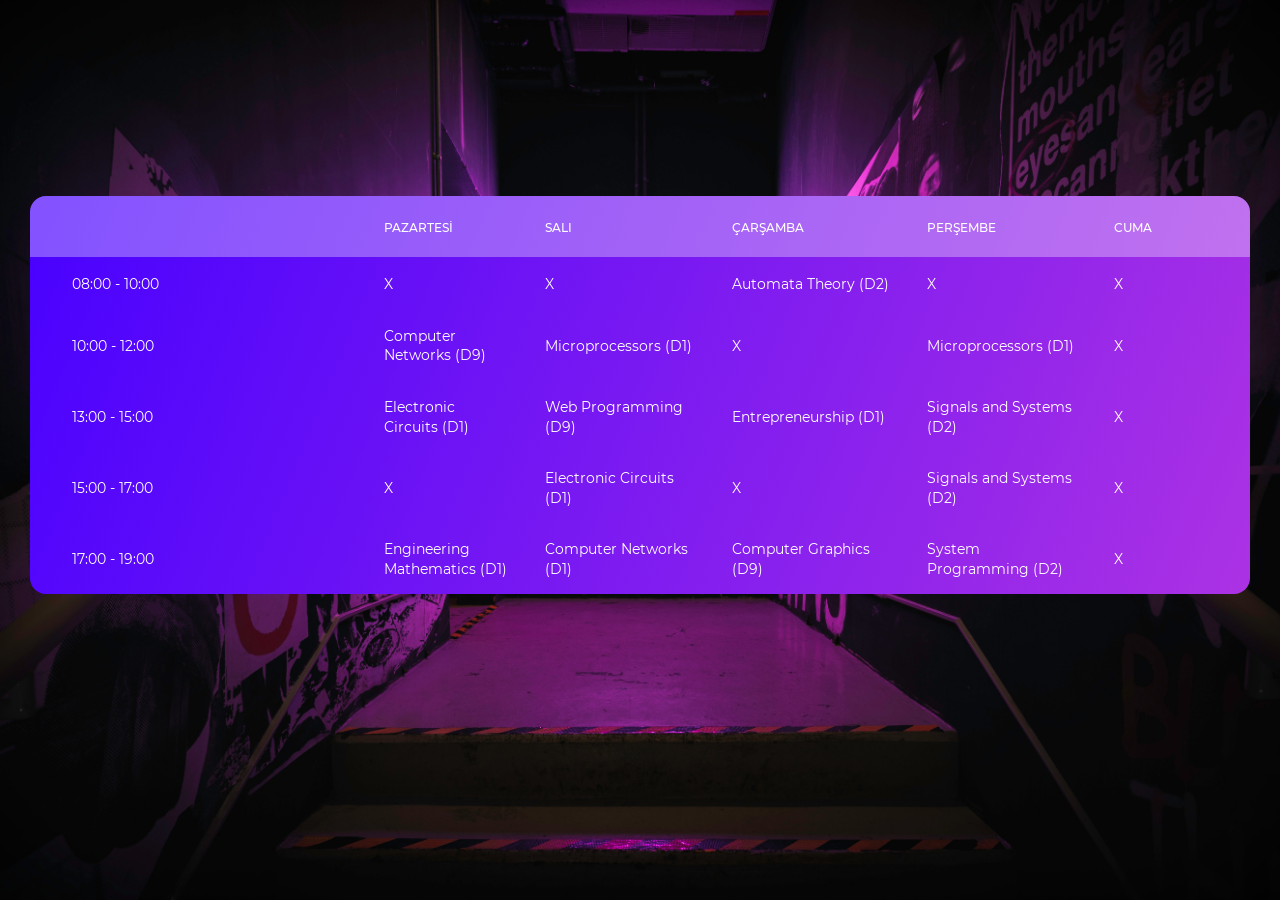
==== index.html @ 6ea15102 "ders_pr0grami ders_pr0grami" ====
<!DOCTYPE html>
<html lang="en">
<head>
	<title>Table V03</title>
	<meta charset="UTF-8">
	<meta name="viewport" content="width=device-width, initial-scale=1">
<!--===============================================================================================-->	
	<link rel="icon" type="image/png" href="images/icons/favicon.ico"/>
<!--===============================================================================================-->
	<link rel="stylesheet" type="text/css" href="vendor/bootstrap/css/bootstrap.min.css">
<!--===============================================================================================-->
	<link rel="stylesheet" type="text/css" href="fonts/font-awesome-4.7.0/css/font-awesome.min.css">
<!--===============================================================================================-->
	<link rel="stylesheet" type="text/css" href="vendor/animate/animate.css">
<!--===============================================================================================-->
	<link rel="stylesheet" type="text/css" href="vendor/select2/select2.min.css">
<!--===============================================================================================-->
	<link rel="stylesheet" type="text/css" href="vendor/perfect-scrollbar/perfect-scrollbar.css">
<!--===============================================================================================-->
	<link rel="stylesheet" type="text/css" href="css/util.css">
	<link rel="stylesheet" type="text/css" href="css/main.css">
<!--===============================================================================================-->
</head>
<body>

	<div class="limiter">
		<div class="container-table100">
			<div class="wrap-table100">
    <div class="table100 ver6 m-b-110">
        <table data-vertable="ver6">
            <thead>
                <tr class="row100 head">
                    <th class="column100 column1" data-column="column1"></th>
                    <th class="column100 column2" data-column="column2">PAZARTESİ</th>
                    <th class="column100 column3" data-column="column3">SALI</th>
                    <th class="column100 column4" data-column="column4">ÇARŞAMBA</th>
                    <th class="column100 column5" data-column="column5">PERŞEMBE</th>
                    <th class="column100 column6" data-column="column6">CUMA</th>
                    
                </tr>
            </thead>
            <tbody>
                <tr class="row100">
                    <td class="column100 column1" data-column="column1">08:00 - 10:00</td>
                    <td class="column100 column2" data-column="column2">X</td>
                    <td class="column100 column3" data-column="column3">X</td>
                    <td class="column100 column4" data-column="column4">Automata Theory (D2)</td>
                    <td class="column100 column5" data-column="column5">X</td>
                    <td class="column100 column6" data-column="column6">X</td>
                    
                </tr>

                <tr class="row100">
                    <td class="column100 column1" data-column="column1">10:00 - 12:00</td>
                    <td class="column100 column2" data-column="column2">Computer Networks (D9)</td>
                    <td class="column100 column3" data-column="column3">Microprocessors (D1)</td>
                    <td class="column100 column4" data-column="column4">X</td>
                    <td class="column100 column5" data-column="column5">Microprocessors (D1)</td>
                    <td class="column100 column6" data-column="column6">X</td>
                
                </tr>

                <tr class="row100">
                    <td class="column100 column1" data-column="column1">13:00 - 15:00</td>
                    <td class="column100 column2" data-column="column2">Electronic Circuits (D1)</td>
                    <td class="column100 column3" data-column="column3">Web Programming (D9)</td>
                    <td class="column100 column4" data-column="column4">Entrepreneurship (D1)</td>
                    <td class="column100 column5" data-column="column5">Signals and Systems (D2)</td>
                    <td class="column100 column6" data-column="column6">X</td>
                 
                </tr>

                <tr class="row100">
                    <td class="column100 column1" data-column="column1">15:00 - 17:00</td>
                    <td class="column100 column2" data-column="column2">X</td>
                    <td class="column100 column3" data-column="column3">Electronic Circuits (D1)</td>
                    <td class="column100 column4" data-column="column4">X</td>
                    <td class="column100 column5" data-column="column5">Signals and Systems (D2)</td>
                    <td class="column100 column6" data-column="column6">X</td>
                    
                </tr>

                <tr class="row100">
                    <td class="column100 column1" data-column="column1">17:00 - 19:00</td>
                    <td class="column100 column2" data-column="column2">Engineering Mathematics (D1)</td>
                    <td class="column100 column3" data-column="column3">Computer Networks (D1)</td>
                    <td class="column100 column4" data-column="column4">Computer Graphics (D9)</td>
                    <td class="column100 column5" data-column="column5">System Programming (D2)</td>
                    <td class="column100 column6" data-column="column6">X</td>
                   
                </tr>

               
                    
                </tr>
            </tbody>
        </table>
    </div>
</div>
</div>
</div>

<!--===============================================================================================-->	
<script src="vendor/jquery/jquery-3.2.1.min.js"></script>
<!--===============================================================================================-->
	<script src="vendor/bootstrap/js/popper.js"></script>
	<script src="vendor/bootstrap/js/bootstrap.min.js"></script>
<!--===============================================================================================-->
	<script src="vendor/select2/select2.min.js"></script>
<!--===============================================================================================-->
	<script src="js/main.js"></script>

</body>
</html>
---- vendor/perfect-scrollbar/perfect-scrollbar.css ----
/*
 * Container style
 */
.ps {
  overflow: hidden !important;
  overflow-anchor: none;
  -ms-overflow-style: none;
  touch-action: auto;
  -ms-touch-action: auto;
}

/*
 * Scrollbar rail styles
 */
.ps__rail-x {
  display: none;
  opacity: 0;
  transition: background-color .2s linear, opacity .2s linear;
  -webkit-transition: background-color .2s linear, opacity .2s linear;
  height: 15px;
  /* there must be 'bottom' or 'top' for ps__rail-x */
  bottom: 0px;
  /* please don't change 'position' */
  position: absolute;
}

.ps__rail-y {
  display: none;
  opacity: 0;
  transition: background-color .2s linear, opacity .2s linear;
  -webkit-transition: background-color .2s linear, opacity .2s linear;
  width: 15px;
  /* there must be 'right' or 'left' for ps__rail-y */
  right: 0;
  /* please don't change 'position' */
  position: absolute;
}

.ps--active-x > .ps__rail-x,
.ps--active-y > .ps__rail-y {
  display: block;
  background-color: transparent;
}

.ps:hover > .ps__rail-x,
.ps:hover > .ps__rail-y,
.ps--focus > .ps__rail-x,
.ps--focus > .ps__rail-y,
.ps--scrolling-x > .ps__rail-x,
.ps--scrolling-y > .ps__rail-y {
  opacity: 0.6;
}

.ps__rail-x:hover,
.ps__rail-y:hover,
.ps__rail-x:focus,
.ps__rail-y:focus {
  background-color: #eee;
  opacity: 0.9;
}

/*
 * Scrollbar thumb styles
 */
.ps__thumb-x {
  background-color: #aaa;
  border-radius: 6px;
  transition: background-color .2s linear, height .2s ease-in-out;
  -webkit-transition: background-color .2s linear, height .2s ease-in-out;
  height: 6px;
  /* there must be 'bottom' for ps__thumb-x */
  bottom: 2px;
  /* please don't change 'position' */
  position: absolute;
}

.ps__thumb-y {
  background-color: #aaa;
  border-radius: 6px;
  transition: background-color .2s linear, width .2s ease-in-out;
  -webkit-transition: background-color .2s linear, width .2s ease-in-out;
  width: 6px;
  /* there must be 'right' for ps__thumb-y */
  right: 2px;
  /* please don't change 'position' */
  position: absolute;
}

.ps__rail-x:hover > .ps__thumb-x,
.ps__rail-x:focus > .ps__thumb-x {
  background-color: #999;
  height: 11px;
}

.ps__rail-y:hover > .ps__thumb-y,
.ps__rail-y:focus > .ps__thumb-y {
  background-color: #999;
  width: 11px;
}

/* MS supports */
@supports (-ms-overflow-style: none) {
  .ps {
    overflow: auto !important;
  }
}

@media screen and (-ms-high-contrast: active), (-ms-high-contrast: none) {
  .ps {
    overflow: auto !important;
  }
}
---- css/util.css ----
/*[ FONT SIZE ]
///////////////////////////////////////////////////////////
*/
.fs-1 {font-size: 1px;}
.fs-2 {font-size: 2px;}
.fs-3 {font-size: 3px;}
.fs-4 {font-size: 4px;}
.fs-5 {font-size: 5px;}
.fs-6 {font-size: 6px;}
.fs-7 {font-size: 7px;}
.fs-8 {font-size: 8px;}
.fs-9 {font-size: 9px;}
.fs-10 {font-size: 10px;}
.fs-11 {font-size: 11px;}
.fs-12 {font-size: 12px;}
.fs-13 {font-size: 13px;}
.fs-14 {font-size: 14px;}
.fs-15 {font-size: 15px;}
.fs-16 {font-size: 16px;}
.fs-17 {font-size: 17px;}
.fs-18 {font-size: 18px;}
.fs-19 {font-size: 19px;}
.fs-20 {font-size: 20px;}
.fs-21 {font-size: 21px;}
.fs-22 {font-size: 22px;}
.fs-23 {font-size: 23px;}
.fs-24 {font-size: 24px;}
.fs-25 {font-size: 25px;}
.fs-26 {font-size: 26px;}
.fs-27 {font-size: 27px;}
.fs-28 {font-size: 28px;}
.fs-29 {font-size: 29px;}
.fs-30 {font-size: 30px;}
.fs-31 {font-size: 31px;}
.fs-32 {font-size: 32px;}
.fs-33 {font-size: 33px;}
.fs-34 {font-size: 34px;}
.fs-35 {font-size: 35px;}
.fs-36 {font-size: 36px;}
.fs-37 {font-size: 37px;}
.fs-38 {font-size: 38px;}
.fs-39 {font-size: 39px;}
.fs-40 {font-size: 40px;}
.fs-41 {font-size: 41px;}
.fs-42 {font-size: 42px;}
.fs-43 {font-size: 43px;}
.fs-44 {font-size: 44px;}
.fs-45 {font-size: 45px;}
.fs-46 {font-size: 46px;}
.fs-47 {font-size: 47px;}
.fs-48 {font-size: 48px;}
.fs-49 {font-size: 49px;}
.fs-50 {font-size: 50px;}
.fs-51 {font-size: 51px;}
.fs-52 {font-size: 52px;}
.fs-53 {font-size: 53px;}
.fs-54 {font-size: 54px;}
.fs-55 {font-size: 55px;}
.fs-56 {font-size: 56px;}
.fs-57 {font-size: 57px;}
.fs-58 {font-size: 58px;}
.fs-59 {font-size: 59px;}
.fs-60 {font-size: 60px;}
.fs-61 {font-size: 61px;}
.fs-62 {font-size: 62px;}
.fs-63 {font-size: 63px;}
.fs-64 {font-size: 64px;}
.fs-65 {font-size: 65px;}
.fs-66 {font-size: 66px;}
.fs-67 {font-size: 67px;}
.fs-68 {font-size: 68px;}
.fs-69 {font-size: 69px;}
.fs-70 {font-size: 70px;}
.fs-71 {font-size: 71px;}
.fs-72 {font-size: 72px;}
.fs-73 {font-size: 73px;}
.fs-74 {font-size: 74px;}
.fs-75 {font-size: 75px;}
.fs-76 {font-size: 76px;}
.fs-77 {font-size: 77px;}
.fs-78 {font-size: 78px;}
.fs-79 {font-size: 79px;}
.fs-80 {font-size: 80px;}
.fs-81 {font-size: 81px;}
.fs-82 {font-size: 82px;}
.fs-83 {font-size: 83px;}
.fs-84 {font-size: 84px;}
.fs-85 {font-size: 85px;}
.fs-86 {font-size: 86px;}
.fs-87 {font-size: 87px;}
.fs-88 {font-size: 88px;}
.fs-89 {font-size: 89px;}
.fs-90 {font-size: 90px;}
.fs-91 {font-size: 91px;}
.fs-92 {font-size: 92px;}
.fs-93 {font-size: 93px;}
.fs-94 {font-size: 94px;}
.fs-95 {font-size: 95px;}
.fs-96 {font-size: 96px;}
.fs-97 {font-size: 97px;}
.fs-98 {font-size: 98px;}
.fs-99 {font-size: 99px;}
.fs-100 {font-size: 100px;}
.fs-101 {font-size: 101px;}
.fs-102 {font-size: 102px;}
.fs-103 {font-size: 103px;}
.fs-104 {font-size: 104px;}
.fs-105 {font-size: 105px;}
.fs-106 {font-size: 106px;}
.fs-107 {font-size: 107px;}
.fs-108 {font-size: 108px;}
.fs-109 {font-size: 109px;}
.fs-110 {font-size: 110px;}
.fs-111 {font-size: 111px;}
.fs-112 {font-size: 112px;}
.fs-113 {font-size: 113px;}
.fs-114 {font-size: 114px;}
.fs-115 {font-size: 115px;}
.fs-116 {font-size: 116px;}
.fs-117 {font-size: 117px;}
.fs-118 {font-size: 118px;}
.fs-119 {font-size: 119px;}
.fs-120 {font-size: 120px;}
.fs-121 {font-size: 121px;}
.fs-122 {font-size: 122px;}
.fs-123 {font-size: 123px;}
.fs-124 {font-size: 124px;}
.fs-125 {font-size: 125px;}
.fs-126 {font-size: 126px;}
.fs-127 {font-size: 127px;}
.fs-128 {font-size: 128px;}
.fs-129 {font-size: 129px;}
.fs-130 {font-size: 130px;}
.fs-131 {font-size: 131px;}
.fs-132 {font-size: 132px;}
.fs-133 {font-size: 133px;}
.fs-134 {font-size: 134px;}
.fs-135 {font-size: 135px;}
.fs-136 {font-size: 136px;}
.fs-137 {font-size: 137px;}
.fs-138 {font-size: 138px;}
.fs-139 {font-size: 139px;}
.fs-140 {font-size: 140px;}
.fs-141 {font-size: 141px;}
.fs-142 {font-size: 142px;}
.fs-143 {font-size: 143px;}
.fs-144 {font-size: 144px;}
.fs-145 {font-size: 145px;}
.fs-146 {font-size: 146px;}
.fs-147 {font-size: 147px;}
.fs-148 {font-size: 148px;}
.fs-149 {font-size: 149px;}
.fs-150 {font-size: 150px;}
.fs-151 {font-size: 151px;}
.fs-152 {font-size: 152px;}
.fs-153 {font-size: 153px;}
.fs-154 {font-size: 154px;}
.fs-155 {font-size: 155px;}
.fs-156 {font-size: 156px;}
.fs-157 {font-size: 157px;}
.fs-158 {font-size: 158px;}
.fs-159 {font-size: 159px;}
.fs-160 {font-size: 160px;}
.fs-161 {font-size: 161px;}
.fs-162 {font-size: 162px;}
.fs-163 {font-size: 163px;}
.fs-164 {font-size: 164px;}
.fs-165 {font-size: 165px;}
.fs-166 {font-size: 166px;}
.fs-167 {font-size: 167px;}
.fs-168 {font-size: 168px;}
.fs-169 {font-size: 169px;}
.fs-170 {font-size: 170px;}
.fs-171 {font-size: 171px;}
.fs-172 {font-size: 172px;}
.fs-173 {font-size: 173px;}
.fs-174 {font-size: 174px;}
.fs-175 {font-size: 175px;}
.fs-176 {font-size: 176px;}
.fs-177 {font-size: 177px;}
.fs-178 {font-size: 178px;}
.fs-179 {font-size: 179px;}
.fs-180 {font-size: 180px;}
.fs-181 {font-size: 181px;}
.fs-182 {font-size: 182px;}
.fs-183 {font-size: 183px;}
.fs-184 {font-size: 184px;}
.fs-185 {font-size: 185px;}
.fs-186 {font-size: 186px;}
.fs-187 {font-size: 187px;}
.fs-188 {font-size: 188px;}
.fs-189 {font-size: 189px;}
.fs-190 {font-size: 190px;}
.fs-191 {font-size: 191px;}
.fs-192 {font-size: 192px;}
.fs-193 {font-size: 193px;}
.fs-194 {font-size: 194px;}
.fs-195 {font-size: 195px;}
.fs-196 {font-size: 196px;}
.fs-197 {font-size: 197px;}
.fs-198 {font-size: 198px;}
.fs-199 {font-size: 199px;}
.fs-200 {font-size: 200px;}

/*[ PADDING ]
///////////////////////////////////////////////////////////
*/
.p-t-0 {padding-top: 0px;}
.p-t-1 {padding-top: 1px;}
.p-t-2 {padding-top: 2px;}
.p-t-3 {padding-top: 3px;}
.p-t-4 {padding-top: 4px;}
.p-t-5 {padding-top: 5px;}
.p-t-6 {padding-top: 6px;}
.p-t-7 {padding-top: 7px;}
.p-t-8 {padding-top: 8px;}
.p-t-9 {padding-top: 9px;}
.p-t-10 {padding-top: 10px;}
.p-t-11 {padding-top: 11px;}
.p-t-12 {padding-top: 12px;}
.p-t-13 {padding-top: 13px;}
.p-t-14 {padding-top: 14px;}
.p-t-15 {padding-top: 15px;}
.p-t-16 {padding-top: 16px;}
.p-t-17 {padding-top: 17px;}
.p-t-18 {padding-top: 18px;}
.p-t-19 {padding-top: 19px;}
.p-t-20 {padding-top: 20px;}
.p-t-21 {padding-top: 21px;}
.p-t-22 {padding-top: 22px;}
.p-t-23 {padding-top: 23px;}
.p-t-24 {padding-top: 24px;}
.p-t-25 {padding-top: 25px;}
.p-t-26 {padding-top: 26px;}
.p-t-27 {padding-top: 27px;}
.p-t-28 {padding-top: 28px;}
.p-t-29 {padding-top: 29px;}
.p-t-30 {padding-top: 30px;}
.p-t-31 {padding-top: 31px;}
.p-t-32 {padding-top: 32px;}
.p-t-33 {padding-top: 33px;}
.p-t-34 {padding-top: 34px;}
.p-t-35 {padding-top: 35px;}
.p-t-36 {padding-top: 36px;}
.p-t-37 {padding-top: 37px;}
.p-t-38 {padding-top: 38px;}
.p-t-39 {padding-top: 39px;}
.p-t-40 {padding-top: 40px;}
.p-t-41 {padding-top: 41px;}
.p-t-42 {padding-top: 42px;}
.p-t-43 {padding-top: 43px;}
.p-t-44 {padding-top: 44px;}
.p-t-45 {padding-top: 45px;}
.p-t-46 {padding-top: 46px;}
.p-t-47 {padding-top: 47px;}
.p-t-48 {padding-top: 48px;}
.p-t-49 {padding-top: 49px;}
.p-t-50 {padding-top: 50px;}
.p-t-51 {padding-top: 51px;}
.p-t-52 {padding-top: 52px;}
.p-t-53 {padding-top: 53px;}
.p-t-54 {padding-top: 54px;}
.p-t-55 {padding-top: 55px;}
.p-t-56 {padding-top: 56px;}
.p-t-57 {padding-top: 57px;}
.p-t-58 {padding-top: 58px;}
.p-t-59 {padding-top: 59px;}
.p-t-60 {padding-top: 60px;}
.p-t-61 {padding-top: 61px;}
.p-t-62 {padding-top: 62px;}
.p-t-63 {padding-top: 63px;}
.p-t-64 {padding-top: 64px;}
.p-t-65 {padding-top: 65px;}
.p-t-66 {padding-top: 66px;}
.p-t-67 {padding-top: 67px;}
.p-t-68 {padding-top: 68px;}
.p-t-69 {padding-top: 69px;}
.p-t-70 {padding-top: 70px;}
.p-t-71 {padding-top: 71px;}
.p-t-72 {padding-top: 72px;}
.p-t-73 {padding-top: 73px;}
.p-t-74 {padding-top: 74px;}
.p-t-75 {padding-top: 75px;}
.p-t-76 {padding-top: 76px;}
.p-t-77 {padding-top: 77px;}
.p-t-78 {padding-top: 78px;}
.p-t-79 {padding-top: 79px;}
.p-t-80 {padding-top: 80px;}
.p-t-81 {padding-top: 81px;}
.p-t-82 {padding-top: 82px;}
.p-t-83 {padding-top: 83px;}
.p-t-84 {padding-top: 84px;}
.p-t-85 {padding-top: 85px;}
.p-t-86 {padding-top: 86px;}
.p-t-87 {padding-top: 87px;}
.p-t-88 {padding-top: 88px;}
.p-t-89 {padding-top: 89px;}
.p-t-90 {padding-top: 90px;}
.p-t-91 {padding-top: 91px;}
.p-t-92 {padding-top: 92px;}
.p-t-93 {padding-top: 93px;}
.p-t-94 {padding-top: 94px;}
.p-t-95 {padding-top: 95px;}
.p-t-96 {padding-top: 96px;}
.p-t-97 {padding-top: 97px;}
.p-t-98 {padding-top: 98px;}
.p-t-99 {padding-top: 99px;}
.p-t-100 {padding-top: 100px;}
.p-t-101 {padding-top: 101px;}
.p-t-102 {padding-top: 102px;}
.p-t-103 {padding-top: 103px;}
.p-t-104 {padding-top: 104px;}
.p-t-105 {padding-top: 105px;}
.p-t-106 {padding-top: 106px;}
.p-t-107 {padding-top: 107px;}
.p-t-108 {padding-top: 108px;}
.p-t-109 {padding-top: 109px;}
.p-t-110 {padding-top: 110px;}
.p-t-111 {padding-top: 111px;}
.p-t-112 {padding-top: 112px;}
.p-t-113 {padding-top: 113px;}
.p-t-114 {padding-top: 114px;}
.p-t-115 {padding-top: 115px;}
.p-t-116 {padding-top: 116px;}
.p-t-117 {padding-top: 117px;}
.p-t-118 {padding-top: 118px;}
.p-t-119 {padding-top: 119px;}
.p-t-120 {padding-top: 120px;}
.p-t-121 {padding-top: 121px;}
.p-t-122 {padding-top: 122px;}
.p-t-123 {padding-top: 123px;}
.p-t-124 {padding-top: 124px;}
.p-t-125 {padding-top: 125px;}
.p-t-126 {padding-top: 126px;}
.p-t-127 {padding-top: 127px;}
.p-t-128 {padding-top: 128px;}
.p-t-129 {padding-top: 129px;}
.p-t-130 {padding-top: 130px;}
.p-t-131 {padding-top: 131px;}
.p-t-132 {padding-top: 132px;}
.p-t-133 {padding-top: 133px;}
.p-t-134 {padding-top: 134px;}
.p-t-135 {padding-top: 135px;}
.p-t-136 {padding-top: 136px;}
.p-t-137 {padding-top: 137px;}
.p-t-138 {padding-top: 138px;}
.p-t-139 {padding-top: 139px;}
.p-t-140 {padding-top: 140px;}
.p-t-141 {padding-top: 141px;}
.p-t-142 {padding-top: 142px;}
.p-t-143 {padding-top: 143px;}
.p-t-144 {padding-top: 144px;}
.p-t-145 {padding-top: 145px;}
.p-t-146 {padding-top: 146px;}
.p-t-147 {padding-top: 147px;}
.p-t-148 {padding-top: 148px;}
.p-t-149 {padding-top: 149px;}
.p-t-150 {padding-top: 150px;}
.p-t-151 {padding-top: 151px;}
.p-t-152 {padding-top: 152px;}
.p-t-153 {padding-top: 153px;}
.p-t-154 {padding-top: 154px;}
.p-t-155 {padding-top: 155px;}
.p-t-156 {padding-top: 156px;}
.p-t-157 {padding-top: 157px;}
.p-t-158 {padding-top: 158px;}
.p-t-159 {padding-top: 159px;}
.p-t-160 {padding-top: 160px;}
.p-t-161 {padding-top: 161px;}
.p-t-162 {padding-top: 162px;}
.p-t-163 {padding-top: 163px;}
.p-t-164 {padding-top: 164px;}
.p-t-165 {padding-top: 165px;}
.p-t-166 {padding-top: 166px;}
.p-t-167 {padding-top: 167px;}
.p-t-168 {padding-top: 168px;}
.p-t-169 {padding-top: 169px;}
.p-t-170 {padding-top: 170px;}
.p-t-171 {padding-top: 171px;}
.p-t-172 {padding-top: 172px;}
.p-t-173 {padding-top: 173px;}
.p-t-174 {padding-top: 174px;}
.p-t-175 {padding-top: 175px;}
.p-t-176 {padding-top: 176px;}
.p-t-177 {padding-top: 177px;}
.p-t-178 {padding-top: 178px;}
.p-t-179 {padding-top: 179px;}
.p-t-180 {padding-top: 180px;}
.p-t-181 {padding-top: 181px;}
.p-t-182 {padding-top: 182px;}
.p-t-183 {padding-top: 183px;}
.p-t-184 {padding-top: 184px;}
.p-t-185 {padding-top: 185px;}
.p-t-186 {padding-top: 186px;}
.p-t-187 {padding-top: 187px;}
.p-t-188 {padding-top: 188px;}
.p-t-189 {padding-top: 189px;}
.p-t-190 {padding-top: 190px;}
.p-t-191 {padding-top: 191px;}
.p-t-192 {padding-top: 192px;}
.p-t-193 {padding-top: 193px;}
.p-t-194 {padding-top: 194px;}
.p-t-195 {padding-top: 195px;}
.p-t-196 {padding-top: 196px;}
.p-t-197 {padding-top: 197px;}
.p-t-198 {padding-top: 198px;}
.p-t-199 {padding-top: 199px;}
.p-t-200 {padding-top: 200px;}
.p-t-201 {padding-top: 201px;}
.p-t-202 {padding-top: 202px;}
.p-t-203 {padding-top: 203px;}
.p-t-204 {padding-top: 204px;}
.p-t-205 {padding-top: 205px;}
.p-t-206 {padding-top: 206px;}
.p-t-207 {padding-top: 207px;}
.p-t-208 {padding-top: 208px;}
.p-t-209 {padding-top: 209px;}
.p-t-210 {padding-top: 210px;}
.p-t-211 {padding-top: 211px;}
.p-t-212 {padding-top: 212px;}
.p-t-213 {padding-top: 213px;}
.p-t-214 {padding-top: 214px;}
.p-t-215 {padding-top: 215px;}
.p-t-216 {padding-top: 216px;}
.p-t-217 {padding-top: 217px;}
.p-t-218 {padding-top: 218px;}
.p-t-219 {padding-top: 219px;}
.p-t-220 {padding-top: 220px;}
.p-t-221 {padding-top: 221px;}
.p-t-222 {padding-top: 222px;}
.p-t-223 {padding-top: 223px;}
.p-t-224 {padding-top: 224px;}
.p-t-225 {padding-top: 225px;}
.p-t-226 {padding-top: 226px;}
.p-t-227 {padding-top: 227px;}
.p-t-228 {padding-top: 228px;}
.p-t-229 {padding-top: 229px;}
.p-t-230 {padding-top: 230px;}
.p-t-231 {padding-top: 231px;}
.p-t-232 {padding-top: 232px;}
.p-t-233 {padding-top: 233px;}
.p-t-234 {padding-top: 234px;}
.p-t-235 {padding-top: 235px;}
.p-t-236 {padding-top: 236px;}
.p-t-237 {padding-top: 237px;}
.p-t-238 {padding-top: 238px;}
.p-t-239 {padding-top: 239px;}
.p-t-240 {padding-top: 240px;}
.p-t-241 {padding-top: 241px;}
.p-t-242 {padding-top: 242px;}
.p-t-243 {padding-top: 243px;}
.p-t-244 {padding-top: 244px;}
.p-t-245 {padding-top: 245px;}
.p-t-246 {padding-top: 246px;}
.p-t-247 {padding-top: 247px;}
.p-t-248 {padding-top: 248px;}
.p-t-249 {padding-top: 249px;}
.p-t-250 {padding-top: 250px;}
.p-b-0 {padding-bottom: 0px;}
.p-b-1 {padding-bottom: 1px;}
.p-b-2 {padding-bottom: 2px;}
.p-b-3 {padding-bottom: 3px;}
.p-b-4 {padding-bottom: 4px;}
.p-b-5 {padding-bottom: 5px;}
.p-b-6 {padding-bottom: 6px;}
.p-b-7 {padding-bottom: 7px;}
.p-b-8 {padding-bottom: 8px;}
.p-b-9 {padding-bottom: 9px;}
.p-b-10 {padding-bottom: 10px;}
.p-b-11 {padding-bottom: 11px;}
.p-b-12 {padding-bottom: 12px;}
.p-b-13 {padding-bottom: 13px;}
.p-b-14 {padding-bottom: 14px;}
.p-b-15 {padding-bottom: 15px;}
.p-b-16 {padding-bottom: 16px;}
.p-b-17 {padding-bottom: 17px;}
.p-b-18 {padding-bottom: 18px;}
.p-b-19 {padding-bottom: 19px;}
.p-b-20 {padding-bottom: 20px;}
.p-b-21 {padding-bottom: 21px;}
.p-b-22 {padding-bottom: 22px;}
.p-b-23 {padding-bottom: 23px;}
.p-b-24 {padding-bottom: 24px;}
.p-b-25 {padding-bottom: 25px;}
.p-b-26 {padding-bottom: 26px;}
.p-b-27 {padding-bottom: 27px;}
.p-b-28 {padding-bottom: 28px;}
.p-b-29 {padding-bottom: 29px;}
.p-b-30 {padding-bottom: 30px;}
.p-b-31 {padding-bottom: 31px;}
.p-b-32 {padding-bottom: 32px;}
.p-b-33 {padding-bottom: 33px;}
.p-b-34 {padding-bottom: 34px;}
.p-b-35 {padding-bottom: 35px;}
.p-b-36 {padding-bottom: 36px;}
.p-b-37 {padding-bottom: 37px;}
.p-b-38 {padding-bottom: 38px;}
.p-b-39 {padding-bottom: 39px;}
.p-b-40 {padding-bottom: 40px;}
.p-b-41 {padding-bottom: 41px;}
.p-b-42 {padding-bottom: 42px;}
.p-b-43 {padding-bottom: 43px;}
.p-b-44 {padding-bottom: 44px;}
.p-b-45 {padding-bottom: 45px;}
.p-b-46 {padding-bottom: 46px;}
.p-b-47 {padding-bottom: 47px;}
.p-b-48 {padding-bottom: 48px;}
.p-b-49 {padding-bottom: 49px;}
.p-b-50 {padding-bottom: 50px;}
.p-b-51 {padding-bottom: 51px;}
.p-b-52 {padding-bottom: 52px;}
.p-b-53 {padding-bottom: 53px;}
.p-b-54 {padding-bottom: 54px;}
.p-b-55 {padding-bottom: 55px;}
.p-b-56 {padding-bottom: 56px;}
.p-b-57 {padding-bottom: 57px;}
.p-b-58 {padding-bottom: 58px;}
.p-b-59 {padding-bottom: 59px;}
.p-b-60 {padding-bottom: 60px;}
.p-b-61 {padding-bottom: 61px;}
.p-b-62 {padding-bottom: 62px;}
.p-b-63 {padding-bottom: 63px;}
.p-b-64 {padding-bottom: 64px;}
.p-b-65 {padding-bottom: 65px;}
.p-b-66 {padding-bottom: 66px;}
.p-b-67 {padding-bottom: 67px;}
.p-b-68 {padding-bottom: 68px;}
.p-b-69 {padding-bottom: 69px;}
.p-b-70 {padding-bottom: 70px;}
.p-b-71 {padding-bottom: 71px;}
.p-b-72 {padding-bottom: 72px;}
.p-b-73 {padding-bottom: 73px;}
.p-b-74 {padding-bottom: 74px;}
.p-b-75 {padding-bottom: 75px;}
.p-b-76 {padding-bottom: 76px;}
.p-b-77 {padding-bottom: 77px;}
.p-b-78 {padding-bottom: 78px;}
.p-b-79 {padding-bottom: 79px;}
.p-b-80 {padding-bottom: 80px;}
.p-b-81 {padding-bottom: 81px;}
.p-b-82 {padding-bottom: 82px;}
.p-b-83 {padding-bottom: 83px;}
.p-b-84 {padding-bottom: 84px;}
.p-b-85 {padding-bottom: 85px;}
.p-b-86 {padding-bottom: 86px;}
.p-b-87 {padding-bottom: 87px;}
.p-b-88 {padding-bottom: 88px;}
.p-b-89 {padding-bottom: 89px;}
.p-b-90 {padding-bottom: 90px;}
.p-b-91 {padding-bottom: 91px;}
.p-b-92 {padding-bottom: 92px;}
.p-b-93 {padding-bottom: 93px;}
.p-b-94 {padding-bottom: 94px;}
.p-b-95 {padding-bottom: 95px;}
.p-b-96 {padding-bottom: 96px;}
.p-b-97 {padding-bottom: 97px;}
.p-b-98 {padding-bottom: 98px;}
.p-b-99 {padding-bottom: 99px;}
.p-b-100 {padding-bottom: 100px;}
.p-b-101 {padding-bottom: 101px;}
.p-b-102 {padding-bottom: 102px;}
.p-b-103 {padding-bottom: 103px;}
.p-b-104 {padding-bottom: 104px;}
.p-b-105 {padding-bottom: 105px;}
.p-b-106 {padding-bottom: 106px;}
.p-b-107 {padding-bottom: 107px;}
.p-b-108 {padding-bottom: 108px;}
.p-b-109 {padding-bottom: 109px;}
.p-b-110 {padding-bottom: 110px;}
.p-b-111 {padding-bottom: 111px;}
.p-b-112 {padding-bottom: 112px;}
.p-b-113 {padding-bottom: 113px;}
.p-b-114 {padding-bottom: 114px;}
.p-b-115 {padding-bottom: 115px;}
.p-b-116 {padding-bottom: 116px;}
.p-b-117 {padding-bottom: 117px;}
.p-b-118 {padding-bottom: 118px;}
.p-b-119 {padding-bottom: 119px;}
.p-b-120 {padding-bottom: 120px;}
.p-b-121 {padding-bottom: 121px;}
.p-b-122 {padding-bottom: 122px;}
.p-b-123 {padding-bottom: 123px;}
.p-b-124 {padding-bottom: 124px;}
.p-b-125 {padding-bottom: 125px;}
.p-b-126 {padding-bottom: 126px;}
.p-b-127 {padding-bottom: 127px;}
.p-b-128 {padding-bottom: 128px;}
.p-b-129 {padding-bottom: 129px;}
.p-b-130 {padding-bottom: 130px;}
.p-b-131 {padding-bottom: 131px;}
.p-b-132 {padding-bottom: 132px;}
.p-b-133 {padding-bottom: 133px;}
.p-b-134 {padding-bottom: 134px;}
.p-b-135 {padding-bottom: 135px;}
.p-b-136 {padding-bottom: 136px;}
.p-b-137 {padding-bottom: 137px;}
.p-b-138 {padding-bottom: 138px;}
.p-b-139 {padding-bottom: 139px;}
.p-b-140 {padding-bottom: 140px;}
.p-b-141 {padding-bottom: 141px;}
.p-b-142 {padding-bottom: 142px;}
.p-b-143 {padding-bottom: 143px;}
.p-b-144 {padding-bottom: 144px;}
.p-b-145 {padding-bottom: 145px;}
.p-b-146 {padding-bottom: 146px;}
.p-b-147 {padding-bottom: 147px;}
.p-b-148 {padding-bottom: 148px;}
.p-b-149 {padding-bottom: 149px;}
.p-b-150 {padding-bottom: 150px;}
.p-b-151 {padding-bottom: 151px;}
.p-b-152 {padding-bottom: 152px;}
.p-b-153 {padding-bottom: 153px;}
.p-b-154 {padding-bottom: 154px;}
.p-b-155 {padding-bottom: 155px;}
.p-b-156 {padding-bottom: 156px;}
.p-b-157 {padding-bottom: 157px;}
.p-b-158 {padding-bottom: 158px;}
.p-b-159 {padding-bottom: 159px;}
.p-b-160 {padding-bottom: 160px;}
.p-b-161 {padding-bottom: 161px;}
.p-b-162 {padding-bottom: 162px;}
.p-b-163 {padding-bottom: 163px;}
.p-b-164 {padding-bottom: 164px;}
.p-b-165 {padding-bottom: 165px;}
.p-b-166 {padding-bottom: 166px;}
.p-b-167 {padding-bottom: 167px;}
.p-b-168 {padding-bottom: 168px;}
.p-b-169 {padding-bottom: 169px;}
.p-b-170 {padding-bottom: 170px;}
.p-b-171 {padding-bottom: 171px;}
.p-b-172 {padding-bottom: 172px;}
.p-b-173 {padding-bottom: 173px;}
.p-b-174 {padding-bottom: 174px;}
.p-b-175 {padding-bottom: 175px;}
.p-b-176 {padding-bottom: 176px;}
.p-b-177 {padding-bottom: 177px;}
.p-b-178 {padding-bottom: 178px;}
.p-b-179 {padding-bottom: 179px;}
.p-b-180 {padding-bottom: 180px;}
.p-b-181 {padding-bottom: 181px;}
.p-b-182 {padding-bottom: 182px;}
.p-b-183 {padding-bottom: 183px;}
.p-b-184 {padding-bottom: 184px;}
.p-b-185 {padding-bottom: 185px;}
.p-b-186 {padding-bottom: 186px;}
.p-b-187 {padding-bottom: 187px;}
.p-b-188 {padding-bottom: 188px;}
.p-b-189 {padding-bottom: 189px;}
.p-b-190 {padding-bottom: 190px;}
.p-b-191 {padding-bottom: 191px;}
.p-b-192 {padding-bottom: 192px;}
.p-b-193 {padding-bottom: 193px;}
.p-b-194 {padding-bottom: 194px;}
.p-b-195 {padding-bottom: 195px;}
.p-b-196 {padding-bottom: 196px;}
.p-b-197 {padding-bottom: 197px;}
.p-b-198 {padding-bottom: 198px;}
.p-b-199 {padding-bottom: 199px;}
.p-b-200 {padding-bottom: 200px;}
.p-b-201 {padding-bottom: 201px;}
.p-b-202 {padding-bottom: 202px;}
.p-b-203 {padding-bottom: 203px;}
.p-b-204 {padding-bottom: 204px;}
.p-b-205 {padding-bottom: 205px;}
.p-b-206 {padding-bottom: 206px;}
.p-b-207 {padding-bottom: 207px;}
.p-b-208 {padding-bottom: 208px;}
.p-b-209 {padding-bottom: 209px;}
.p-b-210 {padding-bottom: 210px;}
.p-b-211 {padding-bottom: 211px;}
.p-b-212 {padding-bottom: 212px;}
.p-b-213 {padding-bottom: 213px;}
.p-b-214 {padding-bottom: 214px;}
.p-b-215 {padding-bottom: 215px;}
.p-b-216 {padding-bottom: 216px;}
.p-b-217 {padding-bottom: 217px;}
.p-b-218 {padding-bottom: 218px;}
.p-b-219 {padding-bottom: 219px;}
.p-b-220 {padding-bottom: 220px;}
.p-b-221 {padding-bottom: 221px;}
.p-b-222 {padding-bottom: 222px;}
.p-b-223 {padding-bottom: 223px;}
.p-b-224 {padding-bottom: 224px;}
.p-b-225 {padding-bottom: 225px;}
.p-b-226 {padding-bottom: 226px;}
.p-b-227 {padding-bottom: 227px;}
.p-b-228 {padding-bottom: 228px;}
.p-b-229 {padding-bottom: 229px;}
.p-b-230 {padding-bottom: 230px;}
.p-b-231 {padding-bottom: 231px;}
.p-b-232 {padding-bottom: 232px;}
.p-b-233 {padding-bottom: 233px;}
.p-b-234 {padding-bottom: 234px;}
.p-b-235 {padding-bottom: 235px;}
.p-b-236 {padding-bottom: 236px;}
.p-b-237 {padding-bottom: 237px;}
.p-b-238 {padding-bottom: 238px;}
.p-b-239 {padding-bottom: 239px;}
.p-b-240 {padding-bottom: 240px;}
.p-b-241 {padding-bottom: 241px;}
.p-b-242 {padding-bottom: 242px;}
.p-b-243 {padding-bottom: 243px;}
.p-b-244 {padding-bottom: 244px;}
.p-b-245 {padding-bottom: 245px;}
.p-b-246 {padding-bottom: 246px;}
.p-b-247 {padding-bottom: 247px;}
.p-b-248 {padding-bottom: 248px;}
.p-b-249 {padding-bottom: 249px;}
.p-b-250 {padding-bottom: 250px;}
.p-l-0 {padding-left: 0px;}
.p-l-1 {padding-left: 1px;}
.p-l-2 {padding-left: 2px;}
.p-l-3 {padding-left: 3px;}
.p-l-4 {padding-left: 4px;}
.p-l-5 {padding-left: 5px;}
.p-l-6 {padding-left: 6px;}
.p-l-7 {padding-left: 7px;}
.p-l-8 {padding-left: 8px;}
.p-l-9 {padding-left: 9px;}
.p-l-10 {padding-left: 10px;}
.p-l-11 {padding-left: 11px;}
.p-l-12 {padding-left: 12px;}
.p-l-13 {padding-left: 13px;}
.p-l-14 {padding-left: 14px;}
.p-l-15 {padding-left: 15px;}
.p-l-16 {padding-left: 16px;}
.p-l-17 {padding-left: 17px;}
.p-l-18 {padding-left: 18px;}
.p-l-19 {padding-left: 19px;}
.p-l-20 {padding-left: 20px;}
.p-l-21 {padding-left: 21px;}
.p-l-22 {padding-left: 22px;}
.p-l-23 {padding-left: 23px;}
.p-l-24 {padding-left: 24px;}
.p-l-25 {padding-left: 25px;}
.p-l-26 {padding-left: 26px;}
.p-l-27 {padding-left: 27px;}
.p-l-28 {padding-left: 28px;}
.p-l-29 {padding-left: 29px;}
.p-l-30 {padding-left: 30px;}
.p-l-31 {padding-left: 31px;}
.p-l-32 {padding-left: 32px;}
.p-l-33 {padding-left: 33px;}
.p-l-34 {padding-left: 34px;}
.p-l-35 {padding-left: 35px;}
.p-l-36 {padding-left: 36px;}
.p-l-37 {padding-left: 37px;}
.p-l-38 {padding-left: 38px;}
.p-l-39 {padding-left: 39px;}
.p-l-40 {padding-left: 40px;}
.p-l-41 {padding-left: 41px;}
.p-l-42 {padding-left: 42px;}
.p-l-43 {padding-left: 43px;}
.p-l-44 {padding-left: 44px;}
.p-l-45 {padding-left: 45px;}
.p-l-46 {padding-left: 46px;}
.p-l-47 {padding-left: 47px;}
.p-l-48 {padding-left: 48px;}
.p-l-49 {padding-left: 49px;}
.p-l-50 {padding-left: 50px;}
.p-l-51 {padding-left: 51px;}
.p-l-52 {padding-left: 52px;}
.p-l-53 {padding-left: 53px;}
.p-l-54 {padding-left: 54px;}
.p-l-55 {padding-left: 55px;}
.p-l-56 {padding-left: 56px;}
.p-l-57 {padding-left: 57px;}
.p-l-58 {padding-left: 58px;}
.p-l-59 {padding-left: 59px;}
.p-l-60 {padding-left: 60px;}
.p-l-61 {padding-left: 61px;}
.p-l-62 {padding-left: 62px;}
.p-l-63 {padding-left: 63px;}
.p-l-64 {padding-left: 64px;}
.p-l-65 {padding-left: 65px;}
.p-l-66 {padding-left: 66px;}
.p-l-67 {padding-left: 67px;}
.p-l-68 {padding-left: 68px;}
.p-l-69 {padding-left: 69px;}
.p-l-70 {padding-left: 70px;}
.p-l-71 {padding-left: 71px;}
.p-l-72 {padding-left: 72px;}
.p-l-73 {padding-left: 73px;}
.p-l-74 {padding-left: 74px;}
.p-l-75 {padding-left: 75px;}
.p-l-76 {padding-left: 76px;}
.p-l-77 {padding-left: 77px;}
.p-l-78 {padding-left: 78px;}
.p-l-79 {padding-left: 79px;}
.p-l-80 {padding-left: 80px;}
.p-l-81 {padding-left: 81px;}
.p-l-82 {padding-left: 82px;}
.p-l-83 {padding-left: 83px;}
.p-l-84 {padding-left: 84px;}
.p-l-85 {padding-left: 85px;}
.p-l-86 {padding-left: 86px;}
.p-l-87 {padding-left: 87px;}
.p-l-88 {padding-left: 88px;}
.p-l-89 {padding-left: 89px;}
.p-l-90 {padding-left: 90px;}
.p-l-91 {padding-left: 91px;}
.p-l-92 {padding-left: 92px;}
.p-l-93 {padding-left: 93px;}
.p-l-94 {padding-left: 94px;}
.p-l-95 {padding-left: 95px;}
.p-l-96 {padding-left: 96px;}
.p-l-97 {padding-left: 97px;}
.p-l-98 {padding-left: 98px;}
.p-l-99 {padding-left: 99px;}
.p-l-100 {padding-left: 100px;}
.p-l-101 {padding-left: 101px;}
.p-l-102 {padding-left: 102px;}
.p-l-103 {padding-left: 103px;}
.p-l-104 {padding-left: 104px;}
.p-l-105 {padding-left: 105px;}
.p-l-106 {padding-left: 106px;}
.p-l-107 {padding-left: 107px;}
.p-l-108 {padding-left: 108px;}
.p-l-109 {padding-left: 109px;}
.p-l-110 {padding-left: 110px;}
.p-l-111 {padding-left: 111px;}
.p-l-112 {padding-left: 112px;}
.p-l-113 {padding-left: 113px;}
.p-l-114 {padding-left: 114px;}
.p-l-115 {padding-left: 115px;}
.p-l-116 {padding-left: 116px;}
.p-l-117 {padding-left: 117px;}
.p-l-118 {padding-left: 118px;}
.p-l-119 {padding-left: 119px;}
.p-l-120 {padding-left: 120px;}
.p-l-121 {padding-left: 121px;}
.p-l-122 {padding-left: 122px;}
.p-l-123 {padding-left: 123px;}
.p-l-124 {padding-left: 124px;}
.p-l-125 {padding-left: 125px;}
.p-l-126 {padding-left: 126px;}
.p-l-127 {padding-left: 127px;}
.p-l-128 {padding-left: 128px;}
.p-l-129 {padding-left: 129px;}
.p-l-130 {padding-left: 130px;}
.p-l-131 {padding-left: 131px;}
.p-l-132 {padding-left: 132px;}
.p-l-133 {padding-left: 133px;}
.p-l-134 {padding-left: 134px;}
.p-l-135 {padding-left: 135px;}
.p-l-136 {padding-left: 136px;}
.p-l-137 {padding-left: 137px;}
.p-l-138 {padding-left: 138px;}
.p-l-139 {padding-left: 139px;}
.p-l-140 {padding-left: 140px;}
.p-l-141 {padding-left: 141px;}
.p-l-142 {padding-left: 142px;}
.p-l-143 {padding-left: 143px;}
.p-l-144 {padding-left: 144px;}
.p-l-145 {padding-left: 145px;}
.p-l-146 {padding-left: 146px;}
.p-l-147 {padding-left: 147px;}
.p-l-148 {padding-left: 148px;}
.p-l-149 {padding-left: 149px;}
.p-l-150 {padding-left: 150px;}
.p-l-151 {padding-left: 151px;}
.p-l-152 {padding-left: 152px;}
.p-l-153 {padding-left: 153px;}
.p-l-154 {padding-left: 154px;}
.p-l-155 {padding-left: 155px;}
.p-l-156 {padding-left: 156px;}
.p-l-157 {padding-left: 157px;}
.p-l-158 {padding-left: 158px;}
.p-l-159 {padding-left: 159px;}
.p-l-160 {padding-left: 160px;}
.p-l-161 {padding-left: 161px;}
.p-l-162 {padding-left: 162px;}
.p-l-163 {padding-left: 163px;}
.p-l-164 {padding-left: 164px;}
.p-l-165 {padding-left: 165px;}
.p-l-166 {padding-left: 166px;}
.p-l-167 {padding-left: 167px;}
.p-l-168 {padding-left: 168px;}
.p-l-169 {padding-left: 169px;}
.p-l-170 {padding-left: 170px;}
.p-l-171 {padding-left: 171px;}
.p-l-172 {padding-left: 172px;}
.p-l-173 {padding-left: 173px;}
.p-l-174 {padding-left: 174px;}
.p-l-175 {padding-left: 175px;}
.p-l-176 {padding-left: 176px;}
.p-l-177 {padding-left: 177px;}
.p-l-178 {padding-left: 178px;}
.p-l-179 {padding-left: 179px;}
.p-l-180 {padding-left: 180px;}
.p-l-181 {padding-left: 181px;}
.p-l-182 {padding-left: 182px;}
.p-l-183 {padding-left: 183px;}
.p-l-184 {padding-left: 184px;}
.p-l-185 {padding-left: 185px;}
.p-l-186 {padding-left: 186px;}
.p-l-187 {padding-left: 187px;}
.p-l-188 {padding-left: 188px;}
.p-l-189 {padding-left: 189px;}
.p-l-190 {padding-left: 190px;}
.p-l-191 {padding-left: 191px;}
.p-l-192 {padding-left: 192px;}
.p-l-193 {padding-left: 193px;}
.p-l-194 {padding-left: 194px;}
.p-l-195 {padding-left: 195px;}
.p-l-196 {padding-left: 196px;}
.p-l-197 {padding-left: 197px;}
.p-l-198 {padding-left: 198px;}
.p-l-199 {padding-left: 199px;}
.p-l-200 {padding-left: 200px;}
.p-l-201 {padding-left: 201px;}
.p-l-202 {padding-left: 202px;}
.p-l-203 {padding-left: 203px;}
.p-l-204 {padding-left: 204px;}
.p-l-205 {padding-left: 205px;}
.p-l-206 {padding-left: 206px;}
.p-l-207 {padding-left: 207px;}
.p-l-208 {padding-left: 208px;}
.p-l-209 {padding-left: 209px;}
.p-l-210 {padding-left: 210px;}
.p-l-211 {padding-left: 211px;}
.p-l-212 {padding-left: 212px;}
.p-l-213 {padding-left: 213px;}
.p-l-214 {padding-left: 214px;}
.p-l-215 {padding-left: 215px;}
.p-l-216 {padding-left: 216px;}
.p-l-217 {padding-left: 217px;}
.p-l-218 {padding-left: 218px;}
.p-l-219 {padding-left: 219px;}
.p-l-220 {padding-left: 220px;}
.p-l-221 {padding-left: 221px;}
.p-l-222 {padding-left: 222px;}
.p-l-223 {padding-left: 223px;}
.p-l-224 {padding-left: 224px;}
.p-l-225 {padding-left: 225px;}
.p-l-226 {padding-left: 226px;}
.p-l-227 {padding-left: 227px;}
.p-l-228 {padding-left: 228px;}
.p-l-229 {padding-left: 229px;}
.p-l-230 {padding-left: 230px;}
.p-l-231 {padding-left: 231px;}
.p-l-232 {padding-left: 232px;}
.p-l-233 {padding-left: 233px;}
.p-l-234 {padding-left: 234px;}
.p-l-235 {padding-left: 235px;}
.p-l-236 {padding-left: 236px;}
.p-l-237 {padding-left: 237px;}
.p-l-238 {padding-left: 238px;}
.p-l-239 {padding-left: 239px;}
.p-l-240 {padding-left: 240px;}
.p-l-241 {padding-left: 241px;}
.p-l-242 {padding-left: 242px;}
.p-l-243 {padding-left: 243px;}
.p-l-244 {padding-left: 244px;}
.p-l-245 {padding-left: 245px;}
.p-l-246 {padding-left: 246px;}
.p-l-247 {padding-left: 247px;}
.p-l-248 {padding-left: 248px;}
.p-l-249 {padding-left: 249px;}
.p-l-250 {padding-left: 250px;}
.p-r-0 {padding-right: 0px;}
.p-r-1 {padding-right: 1px;}
.p-r-2 {padding-right: 2px;}
.p-r-3 {padding-right: 3px;}
.p-r-4 {padding-right: 4px;}
.p-r-5 {padding-right: 5px;}
.p-r-6 {padding-right: 6px;}
.p-r-7 {padding-right: 7px;}
.p-r-8 {padding-right: 8px;}
.p-r-9 {padding-right: 9px;}
.p-r-10 {padding-right: 10px;}
.p-r-11 {padding-right: 11px;}
.p-r-12 {padding-right: 12px;}
.p-r-13 {padding-right: 13px;}
.p-r-14 {padding-right: 14px;}
.p-r-15 {padding-right: 15px;}
.p-r-16 {padding-right: 16px;}
.p-r-17 {padding-right: 17px;}
.p-r-18 {padding-right: 18px;}
.p-r-19 {padding-right: 19px;}
.p-r-20 {padding-right: 20px;}
.p-r-21 {padding-right: 21px;}
.p-r-22 {padding-right: 22px;}
.p-r-23 {padding-right: 23px;}
.p-r-24 {padding-right: 24px;}
.p-r-25 {padding-right: 25px;}
.p-r-26 {padding-right: 26px;}
.p-r-27 {padding-right: 27px;}
.p-r-28 {padding-right: 28px;}
.p-r-29 {padding-right: 29px;}
.p-r-30 {padding-right: 30px;}
.p-r-31 {padding-right: 31px;}
.p-r-32 {padding-right: 32px;}
.p-r-33 {padding-right: 33px;}
.p-r-34 {padding-right: 34px;}
.p-r-35 {padding-right: 35px;}
.p-r-36 {padding-right: 36px;}
.p-r-37 {padding-right: 37px;}
.p-r-38 {padding-right: 38px;}
.p-r-39 {padding-right: 39px;}
.p-r-40 {padding-right: 40px;}
.p-r-41 {padding-right: 41px;}
.p-r-42 {padding-right: 42px;}
.p-r-43 {padding-right: 43px;}
.p-r-44 {padding-right: 44px;}
.p-r-45 {padding-right: 45px;}
.p-r-46 {padding-right: 46px;}
.p-r-47 {padding-right: 47px;}
.p-r-48 {padding-right: 48px;}
.p-r-49 {padding-right: 49px;}
.p-r-50 {padding-right: 50px;}
.p-r-51 {padding-right: 51px;}
.p-r-52 {padding-right: 52px;}
.p-r-53 {padding-right: 53px;}
.p-r-54 {padding-right: 54px;}
.p-r-55 {padding-right: 55px;}
.p-r-56 {padding-right: 56px;}
.p-r-57 {padding-right: 57px;}
.p-r-58 {padding-right: 58px;}
.p-r-59 {padding-right: 59px;}
.p-r-60 {padding-right: 60px;}
.p-r-61 {padding-right: 61px;}
.p-r-62 {padding-right: 62px;}
.p-r-63 {padding-right: 63px;}
.p-r-64 {padding-right: 64px;}
.p-r-65 {padding-right: 65px;}
.p-r-66 {padding-right: 66px;}
.p-r-67 {padding-right: 67px;}
.p-r-68 {padding-right: 68px;}
.p-r-69 {padding-right: 69px;}
.p-r-70 {padding-right: 70px;}
.p-r-71 {padding-right: 71px;}
.p-r-72 {padding-right: 72px;}
.p-r-73 {padding-right: 73px;}
.p-r-74 {padding-right: 74px;}
.p-r-75 {padding-right: 75px;}
.p-r-76 {padding-right: 76px;}
.p-r-77 {padding-right: 77px;}
.p-r-78 {padding-right: 78px;}
.p-r-79 {padding-right: 79px;}
.p-r-80 {padding-right: 80px;}
.p-r-81 {padding-right: 81px;}
.p-r-82 {padding-right: 82px;}
.p-r-83 {padding-right: 83px;}
.p-r-84 {padding-right: 84px;}
.p-r-85 {padding-right: 85px;}
.p-r-86 {padding-right: 86px;}
.p-r-87 {padding-right: 87px;}
.p-r-88 {padding-right: 88px;}
.p-r-89 {padding-right: 89px;}
.p-r-90 {padding-right: 90px;}
.p-r-91 {padding-right: 91px;}
.p-r-92 {padding-right: 92px;}
.p-r-93 {padding-right: 93px;}
.p-r-94 {padding-right: 94px;}
.p-r-95 {padding-right: 95px;}
.p-r-96 {padding-right: 96px;}
.p-r-97 {padding-right: 97px;}
.p-r-98 {padding-right: 98px;}
.p-r-99 {padding-right: 99px;}
.p-r-100 {padding-right: 100px;}
.p-r-101 {padding-right: 101px;}
.p-r-102 {padding-right: 102px;}
.p-r-103 {padding-right: 103px;}
.p-r-104 {padding-right: 104px;}
.p-r-105 {padding-right: 105px;}
.p-r-106 {padding-right: 106px;}
.p-r-107 {padding-right: 107px;}
.p-r-108 {padding-right: 108px;}
.p-r-109 {padding-right: 109px;}
.p-r-110 {padding-right: 110px;}
.p-r-111 {padding-right: 111px;}
.p-r-112 {padding-right: 112px;}
.p-r-113 {padding-right: 113px;}
.p-r-114 {padding-right: 114px;}
.p-r-115 {padding-right: 115px;}
.p-r-116 {padding-right: 116px;}
.p-r-117 {padding-right: 117px;}
.p-r-118 {padding-right: 118px;}
.p-r-119 {padding-right: 119px;}
.p-r-120 {padding-right: 120px;}
.p-r-121 {padding-right: 121px;}
.p-r-122 {padding-right: 122px;}
.p-r-123 {padding-right: 123px;}
.p-r-124 {padding-right: 124px;}
.p-r-125 {padding-right: 125px;}
.p-r-126 {padding-right: 126px;}
.p-r-127 {padding-right: 127px;}
.p-r-128 {padding-right: 128px;}
.p-r-129 {padding-right: 129px;}
.p-r-130 {padding-right: 130px;}
.p-r-131 {padding-right: 131px;}
.p-r-132 {padding-right: 132px;}
.p-r-133 {padding-right: 133px;}
.p-r-134 {padding-right: 134px;}
.p-r-135 {padding-right: 135px;}
.p-r-136 {padding-right: 136px;}
.p-r-137 {padding-right: 137px;}
.p-r-138 {padding-right: 138px;}
.p-r-139 {padding-right: 139px;}
.p-r-140 {padding-right: 140px;}
.p-r-141 {padding-right: 141px;}
.p-r-142 {padding-right: 142px;}
.p-r-143 {padding-right: 143px;}
.p-r-144 {padding-right: 144px;}
.p-r-145 {padding-right: 145px;}
.p-r-146 {padding-right: 146px;}
.p-r-147 {padding-right: 147px;}
.p-r-148 {padding-right: 148px;}
.p-r-149 {padding-right: 149px;}
.p-r-150 {padding-right: 150px;}
.p-r-151 {padding-right: 151px;}
.p-r-152 {padding-right: 152px;}
.p-r-153 {padding-right: 153px;}
.p-r-154 {padding-right: 154px;}
.p-r-155 {padding-right: 155px;}
.p-r-156 {padding-right: 156px;}
.p-r-157 {padding-right: 157px;}
.p-r-158 {padding-right: 158px;}
.p-r-159 {padding-right: 159px;}
.p-r-160 {padding-right: 160px;}
.p-r-161 {padding-right: 161px;}
.p-r-162 {padding-right: 162px;}
.p-r-163 {padding-right: 163px;}
.p-r-164 {padding-right: 164px;}
.p-r-165 {padding-right: 165px;}
.p-r-166 {padding-right: 166px;}
.p-r-167 {padding-right: 167px;}
.p-r-168 {padding-right: 168px;}
.p-r-169 {padding-right: 169px;}
.p-r-170 {padding-right: 170px;}
.p-r-171 {padding-right: 171px;}
.p-r-172 {padding-right: 172px;}
.p-r-173 {padding-right: 173px;}
.p-r-174 {padding-right: 174px;}
.p-r-175 {padding-right: 175px;}
.p-r-176 {padding-right: 176px;}
.p-r-177 {padding-right: 177px;}
.p-r-178 {padding-right: 178px;}
.p-r-179 {padding-right: 179px;}
.p-r-180 {padding-right: 180px;}
.p-r-181 {padding-right: 181px;}
.p-r-182 {padding-right: 182px;}
.p-r-183 {padding-right: 183px;}
.p-r-184 {padding-right: 184px;}
.p-r-185 {padding-right: 185px;}
.p-r-186 {padding-right: 186px;}
.p-r-187 {padding-right: 187px;}
.p-r-188 {padding-right: 188px;}
.p-r-189 {padding-right: 189px;}
.p-r-190 {padding-right: 190px;}
.p-r-191 {padding-right: 191px;}
.p-r-192 {padding-right: 192px;}
.p-r-193 {padding-right: 193px;}
.p-r-194 {padding-right: 194px;}
.p-r-195 {padding-right: 195px;}
.p-r-196 {padding-right: 196px;}
.p-r-197 {padding-right: 197px;}
.p-r-198 {padding-right: 198px;}
.p-r-199 {padding-right: 199px;}
.p-r-200 {padding-right: 200px;}
.p-r-201 {padding-right: 201px;}
.p-r-202 {padding-right: 202px;}
.p-r-203 {padding-right: 203px;}
.p-r-204 {padding-right: 204px;}
.p-r-205 {padding-right: 205px;}
.p-r-206 {padding-right: 206px;}
.p-r-207 {padding-right: 207px;}
.p-r-208 {padding-right: 208px;}
.p-r-209 {padding-right: 209px;}
.p-r-210 {padding-right: 210px;}
.p-r-211 {padding-right: 211px;}
.p-r-212 {padding-right: 212px;}
.p-r-213 {padding-right: 213px;}
.p-r-214 {padding-right: 214px;}
.p-r-215 {padding-right: 215px;}
.p-r-216 {padding-right: 216px;}
.p-r-217 {padding-right: 217px;}
.p-r-218 {padding-right: 218px;}
.p-r-219 {padding-right: 219px;}
.p-r-220 {padding-right: 220px;}
.p-r-221 {padding-right: 221px;}
.p-r-222 {padding-right: 222px;}
.p-r-223 {padding-right: 223px;}
.p-r-224 {padding-right: 224px;}
.p-r-225 {padding-right: 225px;}
.p-r-226 {padding-right: 226px;}
.p-r-227 {padding-right: 227px;}
.p-r-228 {padding-right: 228px;}
.p-r-229 {padding-right: 229px;}
.p-r-230 {padding-right: 230px;}
.p-r-231 {padding-right: 231px;}
.p-r-232 {padding-right: 232px;}
.p-r-233 {padding-right: 233px;}
.p-r-234 {padding-right: 234px;}
.p-r-235 {padding-right: 235px;}
.p-r-236 {padding-right: 236px;}
.p-r-237 {padding-right: 237px;}
.p-r-238 {padding-right: 238px;}
.p-r-239 {padding-right: 239px;}
.p-r-240 {padding-right: 240px;}
.p-r-241 {padding-right: 241px;}
.p-r-242 {padding-right: 242px;}
.p-r-243 {padding-right: 243px;}
.p-r-244 {padding-right: 244px;}
.p-r-245 {padding-right: 245px;}
.p-r-246 {padding-right: 246px;}
.p-r-247 {padding-right: 247px;}
.p-r-248 {padding-right: 248px;}
.p-r-249 {padding-right: 249px;}
.p-r-250 {padding-right: 250px;}

/*[ MARGIN ]
///////////////////////////////////////////////////////////
*/
.m-t-0 {margin-top: 0px;}
.m-t-1 {margin-top: 1px;}
.m-t-2 {margin-top: 2px;}
.m-t-3 {margin-top: 3px;}
.m-t-4 {margin-top: 4px;}
.m-t-5 {margin-top: 5px;}
.m-t-6 {margin-top: 6px;}
.m-t-7 {margin-top: 7px;}
.m-t-8 {margin-top: 8px;}
.m-t-9 {margin-top: 9px;}
.m-t-10 {margin-top: 10px;}
.m-t-11 {margin-top: 11px;}
.m-t-12 {margin-top: 12px;}
.m-t-13 {margin-top: 13px;}
.m-t-14 {margin-top: 14px;}
.m-t-15 {margin-top: 15px;}
.m-t-16 {margin-top: 16px;}
.m-t-17 {margin-top: 17px;}
.m-t-18 {margin-top: 18px;}
.m-t-19 {margin-top: 19px;}
.m-t-20 {margin-top: 20px;}
.m-t-21 {margin-top: 21px;}
.m-t-22 {margin-top: 22px;}
.m-t-23 {margin-top: 23px;}
.m-t-24 {margin-top: 24px;}
.m-t-25 {margin-top: 25px;}
.m-t-26 {margin-top: 26px;}
.m-t-27 {margin-top: 27px;}
.m-t-28 {margin-top: 28px;}
.m-t-29 {margin-top: 29px;}
.m-t-30 {margin-top: 30px;}
.m-t-31 {margin-top: 31px;}
.m-t-32 {margin-top: 32px;}
.m-t-33 {margin-top: 33px;}
.m-t-34 {margin-top: 34px;}
.m-t-35 {margin-top: 35px;}
.m-t-36 {margin-top: 36px;}
.m-t-37 {margin-top: 37px;}
.m-t-38 {margin-top: 38px;}
.m-t-39 {margin-top: 39px;}
.m-t-40 {margin-top: 40px;}
.m-t-41 {margin-top: 41px;}
.m-t-42 {margin-top: 42px;}
.m-t-43 {margin-top: 43px;}
.m-t-44 {margin-top: 44px;}
.m-t-45 {margin-top: 45px;}
.m-t-46 {margin-top: 46px;}
.m-t-47 {margin-top: 47px;}
.m-t-48 {margin-top: 48px;}
.m-t-49 {margin-top: 49px;}
.m-t-50 {margin-top: 50px;}
.m-t-51 {margin-top: 51px;}
.m-t-52 {margin-top: 52px;}
.m-t-53 {margin-top: 53px;}
.m-t-54 {margin-top: 54px;}
.m-t-55 {margin-top: 55px;}
.m-t-56 {margin-top: 56px;}
.m-t-57 {margin-top: 57px;}
.m-t-58 {margin-top: 58px;}
.m-t-59 {margin-top: 59px;}
.m-t-60 {margin-top: 60px;}
.m-t-61 {margin-top: 61px;}
.m-t-62 {margin-top: 62px;}
.m-t-63 {margin-top: 63px;}
.m-t-64 {margin-top: 64px;}
.m-t-65 {margin-top: 65px;}
.m-t-66 {margin-top: 66px;}
.m-t-67 {margin-top: 67px;}
.m-t-68 {margin-top: 68px;}
.m-t-69 {margin-top: 69px;}
.m-t-70 {margin-top: 70px;}
.m-t-71 {margin-top: 71px;}
.m-t-72 {margin-top: 72px;}
.m-t-73 {margin-top: 73px;}
.m-t-74 {margin-top: 74px;}
.m-t-75 {margin-top: 75px;}
.m-t-76 {margin-top: 76px;}
.m-t-77 {margin-top: 77px;}
.m-t-78 {margin-top: 78px;}
.m-t-79 {margin-top: 79px;}
.m-t-80 {margin-top: 80px;}
.m-t-81 {margin-top: 81px;}
.m-t-82 {margin-top: 82px;}
.m-t-83 {margin-top: 83px;}
.m-t-84 {margin-top: 84px;}
.m-t-85 {margin-top: 85px;}
.m-t-86 {margin-top: 86px;}
.m-t-87 {margin-top: 87px;}
.m-t-88 {margin-top: 88px;}
.m-t-89 {margin-top: 89px;}
.m-t-90 {margin-top: 90px;}
.m-t-91 {margin-top: 91px;}
.m-t-92 {margin-top: 92px;}
.m-t-93 {margin-top: 93px;}
.m-t-94 {margin-top: 94px;}
.m-t-95 {margin-top: 95px;}
.m-t-96 {margin-top: 96px;}
.m-t-97 {margin-top: 97px;}
.m-t-98 {margin-top: 98px;}
.m-t-99 {margin-top: 99px;}
.m-t-100 {margin-top: 100px;}
.m-t-101 {margin-top: 101px;}
.m-t-102 {margin-top: 102px;}
.m-t-103 {margin-top: 103px;}
.m-t-104 {margin-top: 104px;}
.m-t-105 {margin-top: 105px;}
.m-t-106 {margin-top: 106px;}
.m-t-107 {margin-top: 107px;}
.m-t-108 {margin-top: 108px;}
.m-t-109 {margin-top: 109px;}
.m-t-110 {margin-top: 110px;}
.m-t-111 {margin-top: 111px;}
.m-t-112 {margin-top: 112px;}
.m-t-113 {margin-top: 113px;}
.m-t-114 {margin-top: 114px;}
.m-t-115 {margin-top: 115px;}
.m-t-116 {margin-top: 116px;}
.m-t-117 {margin-top: 117px;}
.m-t-118 {margin-top: 118px;}
.m-t-119 {margin-top: 119px;}
.m-t-120 {margin-top: 120px;}
.m-t-121 {margin-top: 121px;}
.m-t-122 {margin-top: 122px;}
.m-t-123 {margin-top: 123px;}
.m-t-124 {margin-top: 124px;}
.m-t-125 {margin-top: 125px;}
.m-t-126 {margin-top: 126px;}
.m-t-127 {margin-top: 127px;}
.m-t-128 {margin-top: 128px;}
.m-t-129 {margin-top: 129px;}
.m-t-130 {margin-top: 130px;}
.m-t-131 {margin-top: 131px;}
.m-t-132 {margin-top: 132px;}
.m-t-133 {margin-top: 133px;}
.m-t-134 {margin-top: 134px;}
.m-t-135 {margin-top: 135px;}
.m-t-136 {margin-top: 136px;}
.m-t-137 {margin-top: 137px;}
.m-t-138 {margin-top: 138px;}
.m-t-139 {margin-top: 139px;}
.m-t-140 {margin-top: 140px;}
.m-t-141 {margin-top: 141px;}
.m-t-142 {margin-top: 142px;}
.m-t-143 {margin-top: 143px;}
.m-t-144 {margin-top: 144px;}
.m-t-145 {margin-top: 145px;}
.m-t-146 {margin-top: 146px;}
.m-t-147 {margin-top: 147px;}
.m-t-148 {margin-top: 148px;}
.m-t-149 {margin-top: 149px;}
.m-t-150 {margin-top: 150px;}
.m-t-151 {margin-top: 151px;}
.m-t-152 {margin-top: 152px;}
.m-t-153 {margin-top: 153px;}
.m-t-154 {margin-top: 154px;}
.m-t-155 {margin-top: 155px;}
.m-t-156 {margin-top: 156px;}
.m-t-157 {margin-top: 157px;}
.m-t-158 {margin-top: 158px;}
.m-t-159 {margin-top: 159px;}
.m-t-160 {margin-top: 160px;}
.m-t-161 {margin-top: 161px;}
.m-t-162 {margin-top: 162px;}
.m-t-163 {margin-top: 163px;}
.m-t-164 {margin-top: 164px;}
.m-t-165 {margin-top: 165px;}
.m-t-166 {margin-top: 166px;}
.m-t-167 {margin-top: 167px;}
.m-t-168 {margin-top: 168px;}
.m-t-169 {margin-top: 169px;}
.m-t-170 {margin-top: 170px;}
.m-t-171 {margin-top: 171px;}
.m-t-172 {margin-top: 172px;}
.m-t-173 {margin-top: 173px;}
.m-t-174 {margin-top: 174px;}
.m-t-175 {margin-top: 175px;}
.m-t-176 {margin-top: 176px;}
.m-t-177 {margin-top: 177px;}
.m-t-178 {margin-top: 178px;}
.m-t-179 {margin-top: 179px;}
.m-t-180 {margin-top: 180px;}
.m-t-181 {margin-top: 181px;}
.m-t-182 {margin-top: 182px;}
.m-t-183 {margin-top: 183px;}
.m-t-184 {margin-top: 184px;}
.m-t-185 {margin-top: 185px;}
.m-t-186 {margin-top: 186px;}
.m-t-187 {margin-top: 187px;}
.m-t-188 {margin-top: 188px;}
.m-t-189 {margin-top: 189px;}
.m-t-190 {margin-top: 190px;}
.m-t-191 {margin-top: 191px;}
.m-t-192 {margin-top: 192px;}
.m-t-193 {margin-top: 193px;}
.m-t-194 {margin-top: 194px;}
.m-t-195 {margin-top: 195px;}
.m-t-196 {margin-top: 196px;}
.m-t-197 {margin-top: 197px;}
.m-t-198 {margin-top: 198px;}
.m-t-199 {margin-top: 199px;}
.m-t-200 {margin-top: 200px;}
.m-t-201 {margin-top: 201px;}
.m-t-202 {margin-top: 202px;}
.m-t-203 {margin-top: 203px;}
.m-t-204 {margin-top: 204px;}
.m-t-205 {margin-top: 205px;}
.m-t-206 {margin-top: 206px;}
.m-t-207 {margin-top: 207px;}
.m-t-208 {margin-top: 208px;}
.m-t-209 {margin-top: 209px;}
.m-t-210 {margin-top: 210px;}
.m-t-211 {margin-top: 211px;}
.m-t-212 {margin-top: 212px;}
.m-t-213 {margin-top: 213px;}
.m-t-214 {margin-top: 214px;}
.m-t-215 {margin-top: 215px;}
.m-t-216 {margin-top: 216px;}
.m-t-217 {margin-top: 217px;}
.m-t-218 {margin-top: 218px;}
.m-t-219 {margin-top: 219px;}
.m-t-220 {margin-top: 220px;}
.m-t-221 {margin-top: 221px;}
.m-t-222 {margin-top: 222px;}
.m-t-223 {margin-top: 223px;}
.m-t-224 {margin-top: 224px;}
.m-t-225 {margin-top: 225px;}
.m-t-226 {margin-top: 226px;}
.m-t-227 {margin-top: 227px;}
.m-t-228 {margin-top: 228px;}
.m-t-229 {margin-top: 229px;}
.m-t-230 {margin-top: 230px;}
.m-t-231 {margin-top: 231px;}
.m-t-232 {margin-top: 232px;}
.m-t-233 {margin-top: 233px;}
.m-t-234 {margin-top: 234px;}
.m-t-235 {margin-top: 235px;}
.m-t-236 {margin-top: 236px;}
.m-t-237 {margin-top: 237px;}
.m-t-238 {margin-top: 238px;}
.m-t-239 {margin-top: 239px;}
.m-t-240 {margin-top: 240px;}
.m-t-241 {margin-top: 241px;}
.m-t-242 {margin-top: 242px;}
.m-t-243 {margin-top: 243px;}
.m-t-244 {margin-top: 244px;}
.m-t-245 {margin-top: 245px;}
.m-t-246 {margin-top: 246px;}
.m-t-247 {margin-top: 247px;}
.m-t-248 {margin-top: 248px;}
.m-t-249 {margin-top: 249px;}
.m-t-250 {margin-top: 250px;}
.m-b-0 {margin-bottom: 0px;}
.m-b-1 {margin-bottom: 1px;}
.m-b-2 {margin-bottom: 2px;}
.m-b-3 {margin-bottom: 3px;}
.m-b-4 {margin-bottom: 4px;}
.m-b-5 {margin-bottom: 5px;}
.m-b-6 {margin-bottom: 6px;}
.m-b-7 {margin-bottom: 7px;}
.m-b-8 {margin-bottom: 8px;}
.m-b-9 {margin-bottom: 9px;}
.m-b-10 {margin-bottom: 10px;}
.m-b-11 {margin-bottom: 11px;}
.m-b-12 {margin-bottom: 12px;}
.m-b-13 {margin-bottom: 13px;}
.m-b-14 {margin-bottom: 14px;}
.m-b-15 {margin-bottom: 15px;}
.m-b-16 {margin-bottom: 16px;}
.m-b-17 {margin-bottom: 17px;}
.m-b-18 {margin-bottom: 18px;}
.m-b-19 {margin-bottom: 19px;}
.m-b-20 {margin-bottom: 20px;}
.m-b-21 {margin-bottom: 21px;}
.m-b-22 {margin-bottom: 22px;}
.m-b-23 {margin-bottom: 23px;}
.m-b-24 {margin-bottom: 24px;}
.m-b-25 {margin-bottom: 25px;}
.m-b-26 {margin-bottom: 26px;}
.m-b-27 {margin-bottom: 27px;}
.m-b-28 {margin-bottom: 28px;}
.m-b-29 {margin-bottom: 29px;}
.m-b-30 {margin-bottom: 30px;}
.m-b-31 {margin-bottom: 31px;}
.m-b-32 {margin-bottom: 32px;}
.m-b-33 {margin-bottom: 33px;}
.m-b-34 {margin-bottom: 34px;}
.m-b-35 {margin-bottom: 35px;}
.m-b-36 {margin-bottom: 36px;}
.m-b-37 {margin-bottom: 37px;}
.m-b-38 {margin-bottom: 38px;}
.m-b-39 {margin-bottom: 39px;}
.m-b-40 {margin-bottom: 40px;}
.m-b-41 {margin-bottom: 41px;}
.m-b-42 {margin-bottom: 42px;}
.m-b-43 {margin-bottom: 43px;}
.m-b-44 {margin-bottom: 44px;}
.m-b-45 {margin-bottom: 45px;}
.m-b-46 {margin-bottom: 46px;}
.m-b-47 {margin-bottom: 47px;}
.m-b-48 {margin-bottom: 48px;}
.m-b-49 {margin-bottom: 49px;}
.m-b-50 {margin-bottom: 50px;}
.m-b-51 {margin-bottom: 51px;}
.m-b-52 {margin-bottom: 52px;}
.m-b-53 {margin-bottom: 53px;}
.m-b-54 {margin-bottom: 54px;}
.m-b-55 {margin-bottom: 55px;}
.m-b-56 {margin-bottom: 56px;}
.m-b-57 {margin-bottom: 57px;}
.m-b-58 {margin-bottom: 58px;}
.m-b-59 {margin-bottom: 59px;}
.m-b-60 {margin-bottom: 60px;}
.m-b-61 {margin-bottom: 61px;}
.m-b-62 {margin-bottom: 62px;}
.m-b-63 {margin-bottom: 63px;}
.m-b-64 {margin-bottom: 64px;}
.m-b-65 {margin-bottom: 65px;}
.m-b-66 {margin-bottom: 66px;}
.m-b-67 {margin-bottom: 67px;}
.m-b-68 {margin-bottom: 68px;}
.m-b-69 {margin-bottom: 69px;}
.m-b-70 {margin-bottom: 70px;}
.m-b-71 {margin-bottom: 71px;}
.m-b-72 {margin-bottom: 72px;}
.m-b-73 {margin-bottom: 73px;}
.m-b-74 {margin-bottom: 74px;}
.m-b-75 {margin-bottom: 75px;}
.m-b-76 {margin-bottom: 76px;}
.m-b-77 {margin-bottom: 77px;}
.m-b-78 {margin-bottom: 78px;}
.m-b-79 {margin-bottom: 79px;}
.m-b-80 {margin-bottom: 80px;}
.m-b-81 {margin-bottom: 81px;}
.m-b-82 {margin-bottom: 82px;}
.m-b-83 {margin-bottom: 83px;}
.m-b-84 {margin-bottom: 84px;}
.m-b-85 {margin-bottom: 85px;}
.m-b-86 {margin-bottom: 86px;}
.m-b-87 {margin-bottom: 87px;}
.m-b-88 {margin-bottom: 88px;}
.m-b-89 {margin-bottom: 89px;}
.m-b-90 {margin-bottom: 90px;}
.m-b-91 {margin-bottom: 91px;}
.m-b-92 {margin-bottom: 92px;}
.m-b-93 {margin-bottom: 93px;}
.m-b-94 {margin-bottom: 94px;}
.m-b-95 {margin-bottom: 95px;}
.m-b-96 {margin-bottom: 96px;}
.m-b-97 {margin-bottom: 97px;}
.m-b-98 {margin-bottom: 98px;}
.m-b-99 {margin-bottom: 99px;}
.m-b-100 {margin-bottom: 100px;}
.m-b-101 {margin-bottom: 101px;}
.m-b-102 {margin-bottom: 102px;}
.m-b-103 {margin-bottom: 103px;}
.m-b-104 {margin-bottom: 104px;}
.m-b-105 {margin-bottom: 105px;}
.m-b-106 {margin-bottom: 106px;}
.m-b-107 {margin-bottom: 107px;}
.m-b-108 {margin-bottom: 108px;}
.m-b-109 {margin-bottom: 109px;}
.m-b-110 {margin-bottom: 110px;}
.m-b-111 {margin-bottom: 111px;}
.m-b-112 {margin-bottom: 112px;}
.m-b-113 {margin-bottom: 113px;}
.m-b-114 {margin-bottom: 114px;}
.m-b-115 {margin-bottom: 115px;}
.m-b-116 {margin-bottom: 116px;}
.m-b-117 {margin-bottom: 117px;}
.m-b-118 {margin-bottom: 118px;}
.m-b-119 {margin-bottom: 119px;}
.m-b-120 {margin-bottom: 120px;}
.m-b-121 {margin-bottom: 121px;}
.m-b-122 {margin-bottom: 122px;}
.m-b-123 {margin-bottom: 123px;}
.m-b-124 {margin-bottom: 124px;}
.m-b-125 {margin-bottom: 125px;}
.m-b-126 {margin-bottom: 126px;}
.m-b-127 {margin-bottom: 127px;}
.m-b-128 {margin-bottom: 128px;}
.m-b-129 {margin-bottom: 129px;}
.m-b-130 {margin-bottom: 130px;}
.m-b-131 {margin-bottom: 131px;}
.m-b-132 {margin-bottom: 132px;}
.m-b-133 {margin-bottom: 133px;}
.m-b-134 {margin-bottom: 134px;}
.m-b-135 {margin-bottom: 135px;}
.m-b-136 {margin-bottom: 136px;}
.m-b-137 {margin-bottom: 137px;}
.m-b-138 {margin-bottom: 138px;}
.m-b-139 {margin-bottom: 139px;}
.m-b-140 {margin-bottom: 140px;}
.m-b-141 {margin-bottom: 141px;}
.m-b-142 {margin-bottom: 142px;}
.m-b-143 {margin-bottom: 143px;}
.m-b-144 {margin-bottom: 144px;}
.m-b-145 {margin-bottom: 145px;}
.m-b-146 {margin-bottom: 146px;}
.m-b-147 {margin-bottom: 147px;}
.m-b-148 {margin-bottom: 148px;}
.m-b-149 {margin-bottom: 149px;}
.m-b-150 {margin-bottom: 150px;}
.m-b-151 {margin-bottom: 151px;}
.m-b-152 {margin-bottom: 152px;}
.m-b-153 {margin-bottom: 153px;}
.m-b-154 {margin-bottom: 154px;}
.m-b-155 {margin-bottom: 155px;}
.m-b-156 {margin-bottom: 156px;}
.m-b-157 {margin-bottom: 157px;}
.m-b-158 {margin-bottom: 158px;}
.m-b-159 {margin-bottom: 159px;}
.m-b-160 {margin-bottom: 160px;}
.m-b-161 {margin-bottom: 161px;}
.m-b-162 {margin-bottom: 162px;}
.m-b-163 {margin-bottom: 163px;}
.m-b-164 {margin-bottom: 164px;}
.m-b-165 {margin-bottom: 165px;}
.m-b-166 {margin-bottom: 166px;}
.m-b-167 {margin-bottom: 167px;}
.m-b-168 {margin-bottom: 168px;}
.m-b-169 {margin-bottom: 169px;}
.m-b-170 {margin-bottom: 170px;}
.m-b-171 {margin-bottom: 171px;}
.m-b-172 {margin-bottom: 172px;}
.m-b-173 {margin-bottom: 173px;}
.m-b-174 {margin-bottom: 174px;}
.m-b-175 {margin-bottom: 175px;}
.m-b-176 {margin-bottom: 176px;}
.m-b-177 {margin-bottom: 177px;}
.m-b-178 {margin-bottom: 178px;}
.m-b-179 {margin-bottom: 179px;}
.m-b-180 {margin-bottom: 180px;}
.m-b-181 {margin-bottom: 181px;}
.m-b-182 {margin-bottom: 182px;}
.m-b-183 {margin-bottom: 183px;}
.m-b-184 {margin-bottom: 184px;}
.m-b-185 {margin-bottom: 185px;}
.m-b-186 {margin-bottom: 186px;}
.m-b-187 {margin-bottom: 187px;}
.m-b-188 {margin-bottom: 188px;}
.m-b-189 {margin-bottom: 189px;}
.m-b-190 {margin-bottom: 190px;}
.m-b-191 {margin-bottom: 191px;}
.m-b-192 {margin-bottom: 192px;}
.m-b-193 {margin-bottom: 193px;}
.m-b-194 {margin-bottom: 194px;}
.m-b-195 {margin-bottom: 195px;}
.m-b-196 {margin-bottom: 196px;}
.m-b-197 {margin-bottom: 197px;}
.m-b-198 {margin-bottom: 198px;}
.m-b-199 {margin-bottom: 199px;}
.m-b-200 {margin-bottom: 200px;}
.m-b-201 {margin-bottom: 201px;}
.m-b-202 {margin-bottom: 202px;}
.m-b-203 {margin-bottom: 203px;}
.m-b-204 {margin-bottom: 204px;}
.m-b-205 {margin-bottom: 205px;}
.m-b-206 {margin-bottom: 206px;}
.m-b-207 {margin-bottom: 207px;}
.m-b-208 {margin-bottom: 208px;}
.m-b-209 {margin-bottom: 209px;}
.m-b-210 {margin-bottom: 210px;}
.m-b-211 {margin-bottom: 211px;}
.m-b-212 {margin-bottom: 212px;}
.m-b-213 {margin-bottom: 213px;}
.m-b-214 {margin-bottom: 214px;}
.m-b-215 {margin-bottom: 215px;}
.m-b-216 {margin-bottom: 216px;}
.m-b-217 {margin-bottom: 217px;}
.m-b-218 {margin-bottom: 218px;}
.m-b-219 {margin-bottom: 219px;}
.m-b-220 {margin-bottom: 220px;}
.m-b-221 {margin-bottom: 221px;}
.m-b-222 {margin-bottom: 222px;}
.m-b-223 {margin-bottom: 223px;}
.m-b-224 {margin-bottom: 224px;}
.m-b-225 {margin-bottom: 225px;}
.m-b-226 {margin-bottom: 226px;}
.m-b-227 {margin-bottom: 227px;}
.m-b-228 {margin-bottom: 228px;}
.m-b-229 {margin-bottom: 229px;}
.m-b-230 {margin-bottom: 230px;}
.m-b-231 {margin-bottom: 231px;}
.m-b-232 {margin-bottom: 232px;}
.m-b-233 {margin-bottom: 233px;}
.m-b-234 {margin-bottom: 234px;}
.m-b-235 {margin-bottom: 235px;}
.m-b-236 {margin-bottom: 236px;}
.m-b-237 {margin-bottom: 237px;}
.m-b-238 {margin-bottom: 238px;}
.m-b-239 {margin-bottom: 239px;}
.m-b-240 {margin-bottom: 240px;}
.m-b-241 {margin-bottom: 241px;}
.m-b-242 {margin-bottom: 242px;}
.m-b-243 {margin-bottom: 243px;}
.m-b-244 {margin-bottom: 244px;}
.m-b-245 {margin-bottom: 245px;}
.m-b-246 {margin-bottom: 246px;}
.m-b-247 {margin-bottom: 247px;}
.m-b-248 {margin-bottom: 248px;}
.m-b-249 {margin-bottom: 249px;}
.m-b-250 {margin-bottom: 250px;}
.m-l-0 {margin-left: 0px;}
.m-l-1 {margin-left: 1px;}
.m-l-2 {margin-left: 2px;}
.m-l-3 {margin-left: 3px;}
.m-l-4 {margin-left: 4px;}
.m-l-5 {margin-left: 5px;}
.m-l-6 {margin-left: 6px;}
.m-l-7 {margin-left: 7px;}
.m-l-8 {margin-left: 8px;}
.m-l-9 {margin-left: 9px;}
.m-l-10 {margin-left: 10px;}
.m-l-11 {margin-left: 11px;}
.m-l-12 {margin-left: 12px;}
.m-l-13 {margin-left: 13px;}
.m-l-14 {margin-left: 14px;}
.m-l-15 {margin-left: 15px;}
.m-l-16 {margin-left: 16px;}
.m-l-17 {margin-left: 17px;}
.m-l-18 {margin-left: 18px;}
.m-l-19 {margin-left: 19px;}
.m-l-20 {margin-left: 20px;}
.m-l-21 {margin-left: 21px;}
.m-l-22 {margin-left: 22px;}
.m-l-23 {margin-left: 23px;}
.m-l-24 {margin-left: 24px;}
.m-l-25 {margin-left: 25px;}
.m-l-26 {margin-left: 26px;}
.m-l-27 {margin-left: 27px;}
.m-l-28 {margin-left: 28px;}
.m-l-29 {margin-left: 29px;}
.m-l-30 {margin-left: 30px;}
.m-l-31 {margin-left: 31px;}
.m-l-32 {margin-left: 32px;}
.m-l-33 {margin-left: 33px;}
.m-l-34 {margin-left: 34px;}
.m-l-35 {margin-left: 35px;}
.m-l-36 {margin-left: 36px;}
.m-l-37 {margin-left: 37px;}
.m-l-38 {margin-left: 38px;}
.m-l-39 {margin-left: 39px;}
.m-l-40 {margin-left: 40px;}
.m-l-41 {margin-left: 41px;}
.m-l-42 {margin-left: 42px;}
.m-l-43 {margin-left: 43px;}
.m-l-44 {margin-left: 44px;}
.m-l-45 {margin-left: 45px;}
.m-l-46 {margin-left: 46px;}
.m-l-47 {margin-left: 47px;}
.m-l-48 {margin-left: 48px;}
.m-l-49 {margin-left: 49px;}
.m-l-50 {margin-left: 50px;}
.m-l-51 {margin-left: 51px;}
.m-l-52 {margin-left: 52px;}
.m-l-53 {margin-left: 53px;}
.m-l-54 {margin-left: 54px;}
.m-l-55 {margin-left: 55px;}
.m-l-56 {margin-left: 56px;}
.m-l-57 {margin-left: 57px;}
.m-l-58 {margin-left: 58px;}
.m-l-59 {margin-left: 59px;}
.m-l-60 {margin-left: 60px;}
.m-l-61 {margin-left: 61px;}
.m-l-62 {margin-left: 62px;}
.m-l-63 {margin-left: 63px;}
.m-l-64 {margin-left: 64px;}
.m-l-65 {margin-left: 65px;}
.m-l-66 {margin-left: 66px;}
.m-l-67 {margin-left: 67px;}
.m-l-68 {margin-left: 68px;}
.m-l-69 {margin-left: 69px;}
.m-l-70 {margin-left: 70px;}
.m-l-71 {margin-left: 71px;}
.m-l-72 {margin-left: 72px;}
.m-l-73 {margin-left: 73px;}
.m-l-74 {margin-left: 74px;}
.m-l-75 {margin-left: 75px;}
.m-l-76 {margin-left: 76px;}
.m-l-77 {margin-left: 77px;}
.m-l-78 {margin-left: 78px;}
.m-l-79 {margin-left: 79px;}
.m-l-80 {margin-left: 80px;}
.m-l-81 {margin-left: 81px;}
.m-l-82 {margin-left: 82px;}
.m-l-83 {margin-left: 83px;}
.m-l-84 {margin-left: 84px;}
.m-l-85 {margin-left: 85px;}
.m-l-86 {margin-left: 86px;}
.m-l-87 {margin-left: 87px;}
.m-l-88 {margin-left: 88px;}
.m-l-89 {margin-left: 89px;}
.m-l-90 {margin-left: 90px;}
.m-l-91 {margin-left: 91px;}
.m-l-92 {margin-left: 92px;}
.m-l-93 {margin-left: 93px;}
.m-l-94 {margin-left: 94px;}
.m-l-95 {margin-left: 95px;}
.m-l-96 {margin-left: 96px;}
.m-l-97 {margin-left: 97px;}
.m-l-98 {margin-left: 98px;}
.m-l-99 {margin-left: 99px;}
.m-l-100 {margin-left: 100px;}
.m-l-101 {margin-left: 101px;}
.m-l-102 {margin-left: 102px;}
.m-l-103 {margin-left: 103px;}
.m-l-104 {margin-left: 104px;}
.m-l-105 {margin-left: 105px;}
.m-l-106 {margin-left: 106px;}
.m-l-107 {margin-left: 107px;}
.m-l-108 {margin-left: 108px;}
.m-l-109 {margin-left: 109px;}
.m-l-110 {margin-left: 110px;}
.m-l-111 {margin-left: 111px;}
.m-l-112 {margin-left: 112px;}
.m-l-113 {margin-left: 113px;}
.m-l-114 {margin-left: 114px;}
.m-l-115 {margin-left: 115px;}
.m-l-116 {margin-left: 116px;}
.m-l-117 {margin-left: 117px;}
.m-l-118 {margin-left: 118px;}
.m-l-119 {margin-left: 119px;}
.m-l-120 {margin-left: 120px;}
.m-l-121 {margin-left: 121px;}
.m-l-122 {margin-left: 122px;}
.m-l-123 {margin-left: 123px;}
.m-l-124 {margin-left: 124px;}
.m-l-125 {margin-left: 125px;}
.m-l-126 {margin-left: 126px;}
.m-l-127 {margin-left: 127px;}
.m-l-128 {margin-left: 128px;}
.m-l-129 {margin-left: 129px;}
.m-l-130 {margin-left: 130px;}
.m-l-131 {margin-left: 131px;}
.m-l-132 {margin-left: 132px;}
.m-l-133 {margin-left: 133px;}
.m-l-134 {margin-left: 134px;}
.m-l-135 {margin-left: 135px;}
.m-l-136 {margin-left: 136px;}
.m-l-137 {margin-left: 137px;}
.m-l-138 {margin-left: 138px;}
.m-l-139 {margin-left: 139px;}
.m-l-140 {margin-left: 140px;}
.m-l-141 {margin-left: 141px;}
.m-l-142 {margin-left: 142px;}
.m-l-143 {margin-left: 143px;}
.m-l-144 {margin-left: 144px;}
.m-l-145 {margin-left: 145px;}
.m-l-146 {margin-left: 146px;}
.m-l-147 {margin-left: 147px;}
.m-l-148 {margin-left: 148px;}
.m-l-149 {margin-left: 149px;}
.m-l-150 {margin-left: 150px;}
.m-l-151 {margin-left: 151px;}
.m-l-152 {margin-left: 152px;}
.m-l-153 {margin-left: 153px;}
.m-l-154 {margin-left: 154px;}
.m-l-155 {margin-left: 155px;}
.m-l-156 {margin-left: 156px;}
.m-l-157 {margin-left: 157px;}
.m-l-158 {margin-left: 158px;}
.m-l-159 {margin-left: 159px;}
.m-l-160 {margin-left: 160px;}
.m-l-161 {margin-left: 161px;}
.m-l-162 {margin-left: 162px;}
.m-l-163 {margin-left: 163px;}
.m-l-164 {margin-left: 164px;}
.m-l-165 {margin-left: 165px;}
.m-l-166 {margin-left: 166px;}
.m-l-167 {margin-left: 167px;}
.m-l-168 {margin-left: 168px;}
.m-l-169 {margin-left: 169px;}
.m-l-170 {margin-left: 170px;}
.m-l-171 {margin-left: 171px;}
.m-l-172 {margin-left: 172px;}
.m-l-173 {margin-left: 173px;}
.m-l-174 {margin-left: 174px;}
.m-l-175 {margin-left: 175px;}
.m-l-176 {margin-left: 176px;}
.m-l-177 {margin-left: 177px;}
.m-l-178 {margin-left: 178px;}
.m-l-179 {margin-left: 179px;}
.m-l-180 {margin-left: 180px;}
.m-l-181 {margin-left: 181px;}
.m-l-182 {margin-left: 182px;}
.m-l-183 {margin-left: 183px;}
.m-l-184 {margin-left: 184px;}
.m-l-185 {margin-left: 185px;}
.m-l-186 {margin-left: 186px;}
.m-l-187 {margin-left: 187px;}
.m-l-188 {margin-left: 188px;}
.m-l-189 {margin-left: 189px;}
.m-l-190 {margin-left: 190px;}
.m-l-191 {margin-left: 191px;}
.m-l-192 {margin-left: 192px;}
.m-l-193 {margin-left: 193px;}
.m-l-194 {margin-left: 194px;}
.m-l-195 {margin-left: 195px;}
.m-l-196 {margin-left: 196px;}
.m-l-197 {margin-left: 197px;}
.m-l-198 {margin-left: 198px;}
.m-l-199 {margin-left: 199px;}
.m-l-200 {margin-left: 200px;}
.m-l-201 {margin-left: 201px;}
.m-l-202 {margin-left: 202px;}
.m-l-203 {margin-left: 203px;}
.m-l-204 {margin-left: 204px;}
.m-l-205 {margin-left: 205px;}
.m-l-206 {margin-left: 206px;}
.m-l-207 {margin-left: 207px;}
.m-l-208 {margin-left: 208px;}
.m-l-209 {margin-left: 209px;}
.m-l-210 {margin-left: 210px;}
.m-l-211 {margin-left: 211px;}
.m-l-212 {margin-left: 212px;}
.m-l-213 {margin-left: 213px;}
.m-l-214 {margin-left: 214px;}
.m-l-215 {margin-left: 215px;}
.m-l-216 {margin-left: 216px;}
.m-l-217 {margin-left: 217px;}
.m-l-218 {margin-left: 218px;}
.m-l-219 {margin-left: 219px;}
.m-l-220 {margin-left: 220px;}
.m-l-221 {margin-left: 221px;}
.m-l-222 {margin-left: 222px;}
.m-l-223 {margin-left: 223px;}
.m-l-224 {margin-left: 224px;}
.m-l-225 {margin-left: 225px;}
.m-l-226 {margin-left: 226px;}
.m-l-227 {margin-left: 227px;}
.m-l-228 {margin-left: 228px;}
.m-l-229 {margin-left: 229px;}
.m-l-230 {margin-left: 230px;}
.m-l-231 {margin-left: 231px;}
.m-l-232 {margin-left: 232px;}
.m-l-233 {margin-left: 233px;}
.m-l-234 {margin-left: 234px;}
.m-l-235 {margin-left: 235px;}
.m-l-236 {margin-left: 236px;}
.m-l-237 {margin-left: 237px;}
.m-l-238 {margin-left: 238px;}
.m-l-239 {margin-left: 239px;}
.m-l-240 {margin-left: 240px;}
.m-l-241 {margin-left: 241px;}
.m-l-242 {margin-left: 242px;}
.m-l-243 {margin-left: 243px;}
.m-l-244 {margin-left: 244px;}
.m-l-245 {margin-left: 245px;}
.m-l-246 {margin-left: 246px;}
.m-l-247 {margin-left: 247px;}
.m-l-248 {margin-left: 248px;}
.m-l-249 {margin-left: 249px;}
.m-l-250 {margin-left: 250px;}
.m-r-0 {margin-right: 0px;}
.m-r-1 {margin-right: 1px;}
.m-r-2 {margin-right: 2px;}
.m-r-3 {margin-right: 3px;}
.m-r-4 {margin-right: 4px;}
.m-r-5 {margin-right: 5px;}
.m-r-6 {margin-right: 6px;}
.m-r-7 {margin-right: 7px;}
.m-r-8 {margin-right: 8px;}
.m-r-9 {margin-right: 9px;}
.m-r-10 {margin-right: 10px;}
.m-r-11 {margin-right: 11px;}
.m-r-12 {margin-right: 12px;}
.m-r-13 {margin-right: 13px;}
.m-r-14 {margin-right: 14px;}
.m-r-15 {margin-right: 15px;}
.m-r-16 {margin-right: 16px;}
.m-r-17 {margin-right: 17px;}
.m-r-18 {margin-right: 18px;}
.m-r-19 {margin-right: 19px;}
.m-r-20 {margin-right: 20px;}
.m-r-21 {margin-right: 21px;}
.m-r-22 {margin-right: 22px;}
.m-r-23 {margin-right: 23px;}
.m-r-24 {margin-right: 24px;}
.m-r-25 {margin-right: 25px;}
.m-r-26 {margin-right: 26px;}
.m-r-27 {margin-right: 27px;}
.m-r-28 {margin-right: 28px;}
.m-r-29 {margin-right: 29px;}
.m-r-30 {margin-right: 30px;}
.m-r-31 {margin-right: 31px;}
.m-r-32 {margin-right: 32px;}
.m-r-33 {margin-right: 33px;}
.m-r-34 {margin-right: 34px;}
.m-r-35 {margin-right: 35px;}
.m-r-36 {margin-right: 36px;}
.m-r-37 {margin-right: 37px;}
.m-r-38 {margin-right: 38px;}
.m-r-39 {margin-right: 39px;}
.m-r-40 {margin-right: 40px;}
.m-r-41 {margin-right: 41px;}
.m-r-42 {margin-right: 42px;}
.m-r-43 {margin-right: 43px;}
.m-r-44 {margin-right: 44px;}
.m-r-45 {margin-right: 45px;}
.m-r-46 {margin-right: 46px;}
.m-r-47 {margin-right: 47px;}
.m-r-48 {margin-right: 48px;}
.m-r-49 {margin-right: 49px;}
.m-r-50 {margin-right: 50px;}
.m-r-51 {margin-right: 51px;}
.m-r-52 {margin-right: 52px;}
.m-r-53 {margin-right: 53px;}
.m-r-54 {margin-right: 54px;}
.m-r-55 {margin-right: 55px;}
.m-r-56 {margin-right: 56px;}
.m-r-57 {margin-right: 57px;}
.m-r-58 {margin-right: 58px;}
.m-r-59 {margin-right: 59px;}
.m-r-60 {margin-right: 60px;}
.m-r-61 {margin-right: 61px;}
.m-r-62 {margin-right: 62px;}
.m-r-63 {margin-right: 63px;}
.m-r-64 {margin-right: 64px;}
.m-r-65 {margin-right: 65px;}
.m-r-66 {margin-right: 66px;}
.m-r-67 {margin-right: 67px;}
.m-r-68 {margin-right: 68px;}
.m-r-69 {margin-right: 69px;}
.m-r-70 {margin-right: 70px;}
.m-r-71 {margin-right: 71px;}
.m-r-72 {margin-right: 72px;}
.m-r-73 {margin-right: 73px;}
.m-r-74 {margin-right: 74px;}
.m-r-75 {margin-right: 75px;}
.m-r-76 {margin-right: 76px;}
.m-r-77 {margin-right: 77px;}
.m-r-78 {margin-right: 78px;}
.m-r-79 {margin-right: 79px;}
.m-r-80 {margin-right: 80px;}
.m-r-81 {margin-right: 81px;}
.m-r-82 {margin-right: 82px;}
.m-r-83 {margin-right: 83px;}
.m-r-84 {margin-right: 84px;}
.m-r-85 {margin-right: 85px;}
.m-r-86 {margin-right: 86px;}
.m-r-87 {margin-right: 87px;}
.m-r-88 {margin-right: 88px;}
.m-r-89 {margin-right: 89px;}
.m-r-90 {margin-right: 90px;}
.m-r-91 {margin-right: 91px;}
.m-r-92 {margin-right: 92px;}
.m-r-93 {margin-right: 93px;}
.m-r-94 {margin-right: 94px;}
.m-r-95 {margin-right: 95px;}
.m-r-96 {margin-right: 96px;}
.m-r-97 {margin-right: 97px;}
.m-r-98 {margin-right: 98px;}
.m-r-99 {margin-right: 99px;}
.m-r-100 {margin-right: 100px;}
.m-r-101 {margin-right: 101px;}
.m-r-102 {margin-right: 102px;}
.m-r-103 {margin-right: 103px;}
.m-r-104 {margin-right: 104px;}
.m-r-105 {margin-right: 105px;}
.m-r-106 {margin-right: 106px;}
.m-r-107 {margin-right: 107px;}
.m-r-108 {margin-right: 108px;}
.m-r-109 {margin-right: 109px;}
.m-r-110 {margin-right: 110px;}
.m-r-111 {margin-right: 111px;}
.m-r-112 {margin-right: 112px;}
.m-r-113 {margin-right: 113px;}
.m-r-114 {margin-right: 114px;}
.m-r-115 {margin-right: 115px;}
.m-r-116 {margin-right: 116px;}
.m-r-117 {margin-right: 117px;}
.m-r-118 {margin-right: 118px;}
.m-r-119 {margin-right: 119px;}
.m-r-120 {margin-right: 120px;}
.m-r-121 {margin-right: 121px;}
.m-r-122 {margin-right: 122px;}
.m-r-123 {margin-right: 123px;}
.m-r-124 {margin-right: 124px;}
.m-r-125 {margin-right: 125px;}
.m-r-126 {margin-right: 126px;}
.m-r-127 {margin-right: 127px;}
.m-r-128 {margin-right: 128px;}
.m-r-129 {margin-right: 129px;}
.m-r-130 {margin-right: 130px;}
.m-r-131 {margin-right: 131px;}
.m-r-132 {margin-right: 132px;}
.m-r-133 {margin-right: 133px;}
.m-r-134 {margin-right: 134px;}
.m-r-135 {margin-right: 135px;}
.m-r-136 {margin-right: 136px;}
.m-r-137 {margin-right: 137px;}
.m-r-138 {margin-right: 138px;}
.m-r-139 {margin-right: 139px;}
.m-r-140 {margin-right: 140px;}
.m-r-141 {margin-right: 141px;}
.m-r-142 {margin-right: 142px;}
.m-r-143 {margin-right: 143px;}
.m-r-144 {margin-right: 144px;}
.m-r-145 {margin-right: 145px;}
.m-r-146 {margin-right: 146px;}
.m-r-147 {margin-right: 147px;}
.m-r-148 {margin-right: 148px;}
.m-r-149 {margin-right: 149px;}
.m-r-150 {margin-right: 150px;}
.m-r-151 {margin-right: 151px;}
.m-r-152 {margin-right: 152px;}
.m-r-153 {margin-right: 153px;}
.m-r-154 {margin-right: 154px;}
.m-r-155 {margin-right: 155px;}
.m-r-156 {margin-right: 156px;}
.m-r-157 {margin-right: 157px;}
.m-r-158 {margin-right: 158px;}
.m-r-159 {margin-right: 159px;}
.m-r-160 {margin-right: 160px;}
.m-r-161 {margin-right: 161px;}
.m-r-162 {margin-right: 162px;}
.m-r-163 {margin-right: 163px;}
.m-r-164 {margin-right: 164px;}
.m-r-165 {margin-right: 165px;}
.m-r-166 {margin-right: 166px;}
.m-r-167 {margin-right: 167px;}
.m-r-168 {margin-right: 168px;}
.m-r-169 {margin-right: 169px;}
.m-r-170 {margin-right: 170px;}
.m-r-171 {margin-right: 171px;}
.m-r-172 {margin-right: 172px;}
.m-r-173 {margin-right: 173px;}
.m-r-174 {margin-right: 174px;}
.m-r-175 {margin-right: 175px;}
.m-r-176 {margin-right: 176px;}
.m-r-177 {margin-right: 177px;}
.m-r-178 {margin-right: 178px;}
.m-r-179 {margin-right: 179px;}
.m-r-180 {margin-right: 180px;}
.m-r-181 {margin-right: 181px;}
.m-r-182 {margin-right: 182px;}
.m-r-183 {margin-right: 183px;}
.m-r-184 {margin-right: 184px;}
.m-r-185 {margin-right: 185px;}
.m-r-186 {margin-right: 186px;}
.m-r-187 {margin-right: 187px;}
.m-r-188 {margin-right: 188px;}
.m-r-189 {margin-right: 189px;}
.m-r-190 {margin-right: 190px;}
.m-r-191 {margin-right: 191px;}
.m-r-192 {margin-right: 192px;}
.m-r-193 {margin-right: 193px;}
.m-r-194 {margin-right: 194px;}
.m-r-195 {margin-right: 195px;}
.m-r-196 {margin-right: 196px;}
.m-r-197 {margin-right: 197px;}
.m-r-198 {margin-right: 198px;}
.m-r-199 {margin-right: 199px;}
.m-r-200 {margin-right: 200px;}
.m-r-201 {margin-right: 201px;}
.m-r-202 {margin-right: 202px;}
.m-r-203 {margin-right: 203px;}
.m-r-204 {margin-right: 204px;}
.m-r-205 {margin-right: 205px;}
.m-r-206 {margin-right: 206px;}
.m-r-207 {margin-right: 207px;}
.m-r-208 {margin-right: 208px;}
.m-r-209 {margin-right: 209px;}
.m-r-210 {margin-right: 210px;}
.m-r-211 {margin-right: 211px;}
.m-r-212 {margin-right: 212px;}
.m-r-213 {margin-right: 213px;}
.m-r-214 {margin-right: 214px;}
.m-r-215 {margin-right: 215px;}
.m-r-216 {margin-right: 216px;}
.m-r-217 {margin-right: 217px;}
.m-r-218 {margin-right: 218px;}
.m-r-219 {margin-right: 219px;}
.m-r-220 {margin-right: 220px;}
.m-r-221 {margin-right: 221px;}
.m-r-222 {margin-right: 222px;}
.m-r-223 {margin-right: 223px;}
.m-r-224 {margin-right: 224px;}
.m-r-225 {margin-right: 225px;}
.m-r-226 {margin-right: 226px;}
.m-r-227 {margin-right: 227px;}
.m-r-228 {margin-right: 228px;}
.m-r-229 {margin-right: 229px;}
.m-r-230 {margin-right: 230px;}
.m-r-231 {margin-right: 231px;}
.m-r-232 {margin-right: 232px;}
.m-r-233 {margin-right: 233px;}
.m-r-234 {margin-right: 234px;}
.m-r-235 {margin-right: 235px;}
.m-r-236 {margin-right: 236px;}
.m-r-237 {margin-right: 237px;}
.m-r-238 {margin-right: 238px;}
.m-r-239 {margin-right: 239px;}
.m-r-240 {margin-right: 240px;}
.m-r-241 {margin-right: 241px;}
.m-r-242 {margin-right: 242px;}
.m-r-243 {margin-right: 243px;}
.m-r-244 {margin-right: 244px;}
.m-r-245 {margin-right: 245px;}
.m-r-246 {margin-right: 246px;}
.m-r-247 {margin-right: 247px;}
.m-r-248 {margin-right: 248px;}
.m-r-249 {margin-right: 249px;}
.m-r-250 {margin-right: 250px;}
.m-l-r-auto {margin-left: auto;	margin-right: auto;}
.m-l-auto {margin-left: auto;}
.m-r-auto {margin-right: auto;}



/*[ TEXT ]
///////////////////////////////////////////////////////////
*/
/* ------------------------------------ */
.text-white {color: white;}
.text-black {color: black;}

.text-hov-white:hover {color: white;}

/* ------------------------------------ */
.text-up {text-transform: uppercase;}

/* ------------------------------------ */
.text-center {text-align: center;}
.text-left {text-align: left;}
.text-right {text-align: right;}
.text-middle {vertical-align: middle;}

/* ------------------------------------ */
.lh-1-0 {line-height: 1.0;}
.lh-1-1 {line-height: 1.1;}
.lh-1-2 {line-height: 1.2;}
.lh-1-3 {line-height: 1.3;}
.lh-1-4 {line-height: 1.4;}
.lh-1-5 {line-height: 1.5;}
.lh-1-6 {line-height: 1.6;}
.lh-1-7 {line-height: 1.7;}
.lh-1-8 {line-height: 1.8;}
.lh-1-9 {line-height: 1.9;}
.lh-2-0 {line-height: 2.0;}
.lh-2-1 {line-height: 2.1;}
.lh-2-2 {line-height: 2.2;}
.lh-2-3 {line-height: 2.3;}
.lh-2-4 {line-height: 2.4;}
.lh-2-5 {line-height: 2.5;}
.lh-2-6 {line-height: 2.6;}
.lh-2-7 {line-height: 2.7;}
.lh-2-8 {line-height: 2.8;}
.lh-2-9 {line-height: 2.9;}





/*[ SHAPE ]
///////////////////////////////////////////////////////////
*/

/*[ Display ]
-----------------------------------------------------------
*/
.dis-none {display: none;}
.dis-block {display: block;}
.dis-inline {display: inline;}
.dis-inline-block {display: inline-block;}
.dis-flex {
	display: -webkit-box;
	display: -webkit-flex;
	display: -moz-box;
	display: -ms-flexbox;
	display: flex;
}

/*[ Position ]
-----------------------------------------------------------
*/
.pos-relative {position: relative;}
.pos-absolute {position: absolute;}
.pos-fixed {position: fixed;}

/*[ float ]
-----------------------------------------------------------
*/
.float-l {float: left;}
.float-r {float: right;}


/*[ Width & Height ]
-----------------------------------------------------------
*/
.sizefull {
	width: 100%;
	height: 100%;
}
.w-full {width: 100%;}
.h-full {height: 100%;}
.max-w-full {max-width: 100%;}
.max-h-full {max-height: 100%;}
.min-w-full {min-width: 100%;}
.min-h-full {min-height: 100%;}

/*[ Top Bottom Left Right ]
-----------------------------------------------------------
*/
.top-0 {top: 0;}
.bottom-0 {bottom: 0;}
.left-0 {left: 0;}
.right-0 {right: 0;}

.top-auto {top: auto;}
.bottom-auto {bottom: auto;}
.left-auto {left: auto;}
.right-auto {right: auto;}


/*[ Opacity ]
-----------------------------------------------------------
*/
.op-0-0 {opacity: 0;}
.op-0-1 {opacity: 0.1;}
.op-0-2 {opacity: 0.2;}
.op-0-3 {opacity: 0.3;}
.op-0-4 {opacity: 0.4;}
.op-0-5 {opacity: 0.5;}
.op-0-6 {opacity: 0.6;}
.op-0-7 {opacity: 0.7;}
.op-0-8 {opacity: 0.8;}
.op-0-9 {opacity: 0.9;}
.op-1-0 {opacity: 1;}

/*[ Background ]
-----------------------------------------------------------
*/
.bgwhite {background-color: white;}
.bgblack {background-color: black;}



/*[ Wrap Picture ]
-----------------------------------------------------------
*/
.wrap-pic-w img {width: 100%;}
.wrap-pic-max-w img {max-width: 100%;}

/* ------------------------------------ */
.wrap-pic-h img {height: 100%;}
.wrap-pic-max-h img {max-height: 100%;}

/* ------------------------------------ */
.wrap-pic-cir {
	border-radius: 50%;
	overflow: hidden;
}
.wrap-pic-cir img {
	width: 100%;
}



/*[ Hover ]
-----------------------------------------------------------
*/
.hov-pointer:hover {cursor: pointer;}

/* ------------------------------------ */
.hov-img-zoom {
	display: block;
	overflow: hidden;
}
.hov-img-zoom img{
	width: 100%;
	-webkit-transition: all 0.6s;
    -o-transition: all 0.6s;
    -moz-transition: all 0.6s;
    transition: all 0.6s;
}
.hov-img-zoom:hover img {
	-webkit-transform: scale(1.1);
  	-moz-transform: scale(1.1);
  	-ms-transform: scale(1.1);
  	-o-transform: scale(1.1);
	transform: scale(1.1);
}



/*[  ]
-----------------------------------------------------------
*/
.bo-cir {border-radius: 50%;}

.of-hidden {overflow: hidden;}

.visible-false {visibility: hidden;}
.visible-true {visibility: visible;}




/*[ Transition ]
-----------------------------------------------------------
*/
.trans-0-1 {
	-webkit-transition: all 0.1s;
    -o-transition: all 0.1s;
    -moz-transition: all 0.1s;
    transition: all 0.1s;
}
.trans-0-2 {
	-webkit-transition: all 0.2s;
    -o-transition: all 0.2s;
    -moz-transition: all 0.2s;
    transition: all 0.2s;
}
.trans-0-3 {
	-webkit-transition: all 0.3s;
    -o-transition: all 0.3s;
    -moz-transition: all 0.3s;
    transition: all 0.3s;
}
.trans-0-4 {
	-webkit-transition: all 0.4s;
    -o-transition: all 0.4s;
    -moz-transition: all 0.4s;
    transition: all 0.4s;
}
.trans-0-5 {
	-webkit-transition: all 0.5s;
    -o-transition: all 0.5s;
    -moz-transition: all 0.5s;
    transition: all 0.5s;
}
.trans-0-6 {
	-webkit-transition: all 0.6s;
    -o-transition: all 0.6s;
    -moz-transition: all 0.6s;
    transition: all 0.6s;
}
.trans-0-9 {
	-webkit-transition: all 0.9s;
    -o-transition: all 0.9s;
    -moz-transition: all 0.9s;
    transition: all 0.9s;
}
.trans-1-0 {
	-webkit-transition: all 1s;
    -o-transition: all 1s;
    -moz-transition: all 1s;
    transition: all 1s;
}



/*[ Layout ]
///////////////////////////////////////////////////////////
*/

/*[ Flex ]
-----------------------------------------------------------
*/
/* ------------------------------------ */
.flex-w {
	display: -webkit-box;
	display: -webkit-flex;
	display: -moz-box;
	display: -ms-flexbox;
	display: flex;
	-webkit-flex-wrap: wrap;
	-moz-flex-wrap: wrap;
	-ms-flex-wrap: wrap;
	-o-flex-wrap: wrap;
	flex-wrap: wrap;
}

/* ------------------------------------ */
.flex-l {
	display: -webkit-box;
	display: -webkit-flex;
	display: -moz-box;
	display: -ms-flexbox;
	display: flex;
	justify-content: flex-start;
}

.flex-r {
	display: -webkit-box;
	display: -webkit-flex;
	display: -moz-box;
	display: -ms-flexbox;
	display: flex;
	justify-content: flex-end;
}

.flex-c {
	display: -webkit-box;
	display: -webkit-flex;
	display: -moz-box;
	display: -ms-flexbox;
	display: flex;
	justify-content: center;
}

.flex-sa {
	display: -webkit-box;
	display: -webkit-flex;
	display: -moz-box;
	display: -ms-flexbox;
	display: flex;
	justify-content: space-around;
}

.flex-sb {
	display: -webkit-box;
	display: -webkit-flex;
	display: -moz-box;
	display: -ms-flexbox;
	display: flex;
	justify-content: space-between;
}

/* ------------------------------------ */
.flex-t {
	display: -webkit-box;
	display: -webkit-flex;
	display: -moz-box;
	display: -ms-flexbox;
	display: flex;
	-ms-align-items: flex-start;
	align-items: flex-start;
}

.flex-b {
	display: -webkit-box;
	display: -webkit-flex;
	display: -moz-box;
	display: -ms-flexbox;
	display: flex;
	-ms-align-items: flex-end;
	align-items: flex-end;
}

.flex-m {
	display: -webkit-box;
	display: -webkit-flex;
	display: -moz-box;
	display: -ms-flexbox;
	display: flex;
	-ms-align-items: center;
	align-items: center;
}

.flex-str {
	display: -webkit-box;
	display: -webkit-flex;
	display: -moz-box;
	display: -ms-flexbox;
	display: flex;
	-ms-align-items: stretch;
	align-items: stretch;
}

/* ------------------------------------ */
.flex-row {
	display: -webkit-box;
	display: -webkit-flex;
	display: -moz-box;
	display: -ms-flexbox;
	display: flex;
	-webkit-flex-direction: row;
	-moz-flex-direction: row;
	-ms-flex-direction: row;
	-o-flex-direction: row;
	flex-direction: row;
}

.flex-row-rev {
	display: -webkit-box;
	display: -webkit-flex;
	display: -moz-box;
	display: -ms-flexbox;
	display: flex;
	-webkit-flex-direction: row-reverse;
	-moz-flex-direction: row-reverse;
	-ms-flex-direction: row-reverse;
	-o-flex-direction: row-reverse;
	flex-direction: row-reverse;
}

.flex-col {
	display: -webkit-box;
	display: -webkit-flex;
	display: -moz-box;
	display: -ms-flexbox;
	display: flex;
	-webkit-flex-direction: column;
	-moz-flex-direction: column;
	-ms-flex-direction: column;
	-o-flex-direction: column;
	flex-direction: column;
}

.flex-col-rev {
	display: -webkit-box;
	display: -webkit-flex;
	display: -moz-box;
	display: -ms-flexbox;
	display: flex;
	-webkit-flex-direction: column-reverse;
	-moz-flex-direction: column-reverse;
	-ms-flex-direction: column-reverse;
	-o-flex-direction: column-reverse;
	flex-direction: column-reverse;
}

/* ------------------------------------ */
.flex-c-m {
	display: -webkit-box;
	display: -webkit-flex;
	display: -moz-box;
	display: -ms-flexbox;
	display: flex;
	justify-content: center;
	-ms-align-items: center;
	align-items: center;
}

.flex-c-t {
	display: -webkit-box;
	display: -webkit-flex;
	display: -moz-box;
	display: -ms-flexbox;
	display: flex;
	justify-content: center;
	-ms-align-items: flex-start;
	align-items: flex-start;
}

.flex-c-b {
	display: -webkit-box;
	display: -webkit-flex;
	display: -moz-box;
	display: -ms-flexbox;
	display: flex;
	justify-content: center;
	-ms-align-items: flex-end;
	align-items: flex-end;
}

.flex-c-str {
	display: -webkit-box;
	display: -webkit-flex;
	display: -moz-box;
	display: -ms-flexbox;
	display: flex;
	justify-content: center;
	-ms-align-items: stretch;
	align-items: stretch;
}

.flex-l-m {
	display: -webkit-box;
	display: -webkit-flex;
	display: -moz-box;
	display: -ms-flexbox;
	display: flex;
	justify-content: flex-start;
	-ms-align-items: center;
	align-items: center;
}

.flex-r-m {
	display: -webkit-box;
	display: -webkit-flex;
	display: -moz-box;
	display: -ms-flexbox;
	display: flex;
	justify-content: flex-end;
	-ms-align-items: center;
	align-items: center;
}

.flex-sa-m {
	display: -webkit-box;
	display: -webkit-flex;
	display: -moz-box;
	display: -ms-flexbox;
	display: flex;
	justify-content: space-around;
	-ms-align-items: center;
	align-items: center;
}

.flex-sb-m {
	display: -webkit-box;
	display: -webkit-flex;
	display: -moz-box;
	display: -ms-flexbox;
	display: flex;
	justify-content: space-between;
	-ms-align-items: center;
	align-items: center;
}

/* ------------------------------------ */
.flex-col-l {
	display: -webkit-box;
	display: -webkit-flex;
	display: -moz-box;
	display: -ms-flexbox;
	display: flex;
	-webkit-flex-direction: column;
	-moz-flex-direction: column;
	-ms-flex-direction: column;
	-o-flex-direction: column;
	flex-direction: column;
	-ms-align-items: flex-start;
	align-items: flex-start;
}

.flex-col-r {
	display: -webkit-box;
	display: -webkit-flex;
	display: -moz-box;
	display: -ms-flexbox;
	display: flex;
	-webkit-flex-direction: column;
	-moz-flex-direction: column;
	-ms-flex-direction: column;
	-o-flex-direction: column;
	flex-direction: column;
	-ms-align-items: flex-end;
	align-items: flex-end;
}

.flex-col-c {
	display: -webkit-box;
	display: -webkit-flex;
	display: -moz-box;
	display: -ms-flexbox;
	display: flex;
	-webkit-flex-direction: column;
	-moz-flex-direction: column;
	-ms-flex-direction: column;
	-o-flex-direction: column;
	flex-direction: column;
	-ms-align-items: center;
	align-items: center;
}

.flex-col-l-m {
	display: -webkit-box;
	display: -webkit-flex;
	display: -moz-box;
	display: -ms-flexbox;
	display: flex;
	-webkit-flex-direction: column;
	-moz-flex-direction: column;
	-ms-flex-direction: column;
	-o-flex-direction: column;
	flex-direction: column;
	-ms-align-items: flex-start;
	align-items: flex-start;
	justify-content: center;
}

.flex-col-r-m {
	display: -webkit-box;
	display: -webkit-flex;
	display: -moz-box;
	display: -ms-flexbox;
	display: flex;
	-webkit-flex-direction: column;
	-moz-flex-direction: column;
	-ms-flex-direction: column;
	-o-flex-direction: column;
	flex-direction: column;
	-ms-align-items: flex-end;
	align-items: flex-end;
	justify-content: center;
}

.flex-col-c-m {
	display: -webkit-box;
	display: -webkit-flex;
	display: -moz-box;
	display: -ms-flexbox;
	display: flex;
	-webkit-flex-direction: column;
	-moz-flex-direction: column;
	-ms-flex-direction: column;
	-o-flex-direction: column;
	flex-direction: column;
	-ms-align-items: center;
	align-items: center;
	justify-content: center;
}

.flex-col-str {
	display: -webkit-box;
	display: -webkit-flex;
	display: -moz-box;
	display: -ms-flexbox;
	display: flex;
	-webkit-flex-direction: column;
	-moz-flex-direction: column;
	-ms-flex-direction: column;
	-o-flex-direction: column;
	flex-direction: column;
	-ms-align-items: stretch;
	align-items: stretch;
}

.flex-col-sb {
	display: -webkit-box;
	display: -webkit-flex;
	display: -moz-box;
	display: -ms-flexbox;
	display: flex;
	-webkit-flex-direction: column;
	-moz-flex-direction: column;
	-ms-flex-direction: column;
	-o-flex-direction: column;
	flex-direction: column;
	justify-content: space-between;
}

/* ------------------------------------ */
.flex-col-rev-l {
	display: -webkit-box;
	display: -webkit-flex;
	display: -moz-box;
	display: -ms-flexbox;
	display: flex;
	-webkit-flex-direction: column-reverse;
	-moz-flex-direction: column-reverse;
	-ms-flex-direction: column-reverse;
	-o-flex-direction: column-reverse;
	flex-direction: column-reverse;
	-ms-align-items: flex-start;
	align-items: flex-start;
}

.flex-col-rev-r {
	display: -webkit-box;
	display: -webkit-flex;
	display: -moz-box;
	display: -ms-flexbox;
	display: flex;
	-webkit-flex-direction: column-reverse;
	-moz-flex-direction: column-reverse;
	-ms-flex-direction: column-reverse;
	-o-flex-direction: column-reverse;
	flex-direction: column-reverse;
	-ms-align-items: flex-end;
	align-items: flex-end;
}

.flex-col-rev-c {
	display: -webkit-box;
	display: -webkit-flex;
	display: -moz-box;
	display: -ms-flexbox;
	display: flex;
	-webkit-flex-direction: column-reverse;
	-moz-flex-direction: column-reverse;
	-ms-flex-direction: column-reverse;
	-o-flex-direction: column-reverse;
	flex-direction: column-reverse;
	-ms-align-items: center;
	align-items: center;
}

.flex-col-rev-str {
	display: -webkit-box;
	display: -webkit-flex;
	display: -moz-box;
	display: -ms-flexbox;
	display: flex;
	-webkit-flex-direction: column-reverse;
	-moz-flex-direction: column-reverse;
	-ms-flex-direction: column-reverse;
	-o-flex-direction: column-reverse;
	flex-direction: column-reverse;
	-ms-align-items: stretch;
	align-items: stretch;
}


/*[ Absolute ]
-----------------------------------------------------------
*/
.ab-c-m {
	position: absolute;
	top: 50%;
	left: 50%;
	-webkit-transform: translate(-50%, -50%);
  	-moz-transform: translate(-50%, -50%);
  	-ms-transform: translate(-50%, -50%);
  	-o-transform: translate(-50%, -50%);
	transform: translate(-50%, -50%);
}

.ab-c-t {
	position: absolute;
	top: 0px;
	left: 50%;
	-webkit-transform: translateX(-50%);
  	-moz-transform: translateX(-50%);
  	-ms-transform: translateX(-50%);
  	-o-transform: translateX(-50%);
	transform: translateX(-50%);
}

.ab-c-b {
	position: absolute;
	bottom: 0px;
	left: 50%;
	-webkit-transform: translateX(-50%);
  	-moz-transform: translateX(-50%);
  	-ms-transform: translateX(-50%);
  	-o-transform: translateX(-50%);
	transform: translateX(-50%);
}

.ab-l-m {
	position: absolute;
	left: 0px;
	top: 50%;
	-webkit-transform: translateY(-50%);
  	-moz-transform: translateY(-50%);
  	-ms-transform: translateY(-50%);
  	-o-transform: translateY(-50%);
	transform: translateY(-50%);
}

.ab-r-m {
	position: absolute;
	right: 0px;
	top: 50%;
	-webkit-transform: translateY(-50%);
  	-moz-transform: translateY(-50%);
  	-ms-transform: translateY(-50%);
  	-o-transform: translateY(-50%);
	transform: translateY(-50%);
}

.ab-t-l {
	position: absolute;
	left: 0px;
	top: 0px;
}

.ab-t-r {
	position: absolute;
	right: 0px;
	top: 0px;
}

.ab-b-l {
	position: absolute;
	left: 0px;
	bottom: 0px;
}

.ab-b-r {
	position: absolute;
	right: 0px;
	bottom: 0px;
}
---- css/main.css ----
/*//////////////////////////////////////////////////////////////////
[ FONT ]*/


@font-face {
  font-family: Montserrat-Regular;
  src: url('../fonts/montserrat/Montserrat-Regular.ttf'); 
}

@font-face {
  font-family: Montserrat-Medium;
  src: url('../fonts/montserrat/Montserrat-Medium.ttf'); 
}

/*//////////////////////////////////////////////////////////////////
[ RESTYLE TAG ]*/
* {
	margin: 0px; 
	padding: 0px; 
	box-sizing: border-box;
}

body, html {
	height: 100%;
	font-family: sans-serif;
}

/* ------------------------------------ */
a {
	margin: 0px;
	transition: all 0.4s;
	-webkit-transition: all 0.4s;
  -o-transition: all 0.4s;
  -moz-transition: all 0.4s;
}

a:focus {
	outline: none !important;
}

a:hover {
	text-decoration: none;
}

/* ------------------------------------ */
h1,h2,h3,h4,h5,h6 {margin: 0px;}

p {margin: 0px;}

ul, li {
	margin: 0px;
	list-style-type: none;
}


/* ------------------------------------ */
input {
  display: block;
	outline: none;
	border: none !important;
}

textarea {
  display: block;
  outline: none;
}

textarea:focus, input:focus {
  border-color: transparent !important;
}

/* ------------------------------------ */
button {
	outline: none !important;
	border: none;
	background: transparent;
}

button:hover {
	cursor: pointer;
}

iframe {
	border: none !important;
}



/*//////////////////////////////////////////////////////////////////
[ Table ]*/

.limiter {
  width: 100%;
  margin: 0 auto;
}

.container-table100 {
  width: 100%;
  min-height: 100vh;
  background: #d1d1d1;
  background: url("background.jpg") no-repeat center center fixed;
  -webkit-background-size: cover;
  -moz-background-size: cover;
  background-size: cover;
  -o-background-size: cover;
  display: -webkit-box;
  display: -webkit-flex;
  display: -moz-box;
  display: -ms-flexbox;
  display: flex;
  align-items: center;
  justify-content: center;
  flex-wrap: wrap;
  padding: 33px 30px;
}

.wrap-table100 {
  width: 1300px;
}

/*//////////////////////////////////////////////////////////////////
[ Table ]*/
table {
  width: 100%;
  background-color: #fff;
}

th, td {
  font-weight: unset;
  padding-right: 10px;
}

.column100 {
  width: 130px;
  padding-left: 25px;
}

.column100.column1 {
  width: 265px;
  padding-left: 42px;
}

.row100.head th {
  padding-top: 24px;
  padding-bottom: 20px;
}

.row100 td {
  padding-top: 18px;
  padding-bottom: 14px;
}


/*==================================================================
[ Ver1 ]*/
.table100.ver1 td {
  font-family: Montserrat-Regular;
  font-size: 14px;
  color: #808080;
  line-height: 1.4;
}

.table100.ver1 th {
  font-family: Montserrat-Medium;
  font-size: 12px;
  color: #fff;
  line-height: 1.4;
  text-transform: uppercase;

  background-color: #36304a;
}

.table100.ver1 .row100:hover {
  background-color: #f2f2f2;
}

.table100.ver1 .hov-column-ver1 {
  background-color: #f2f2f2;
}

.table100.ver1 .hov-column-head-ver1 {
  background-color: #484848 !important;
}

.table100.ver1 .row100 td:hover {
  background-color: #6c7ae0;
  color: #fff;
}

/*==================================================================
[ Ver2 ]*/
.table100.ver2 td {
  font-family: Montserrat-Regular;
  font-size: 14px;
  color: #808080;
  line-height: 1.4;
}

.table100.ver2 th {
  font-family: Montserrat-Medium;
  font-size: 12px;
  color: #fff;
  line-height: 1.4;
  text-transform: uppercase;

  background-color: #333333;
}

.table100.ver2 .row100:hover td {
  background-color: #83d160;
  color: #fff;
}

.table100.ver2 .hov-column-ver2 {
  background-color: #83d160;
  color: #fff;
}

.table100.ver2 .hov-column-head-ver2 {
  background-color: #484848 !important;
}

.table100.ver2 .row100 td:hover {
  background-color: #57b846;
  color: #fff;
}

/*==================================================================
[ Ver2 ]*/
.table100.ver2 tbody tr:nth-child(even) {
  background-color: #eaf8e6;
}

.table100.ver2 td {
  font-family: Montserrat-Regular;
  font-size: 14px;
  color: #808080;
  line-height: 1.4;
}

.table100.ver2 th {
  font-family: Montserrat-Medium;
  font-size: 12px;
  color: #fff;
  line-height: 1.4;
  text-transform: uppercase;

  background-color: #333333;
}

.table100.ver2 .row100:hover td {
  background-color: #83d160;
  color: #fff;
}

.table100.ver2 .hov-column-ver2 {
  background-color: #83d160;
  color: #fff;
}

.table100.ver2 .hov-column-head-ver2 {
  background-color: #484848 !important;
}

.table100.ver2 .row100 td:hover {
  background-color: #57b846;
  color: #fff;
}

/*==================================================================
[ Ver3 ]*/
.table100.ver3 tbody tr {
  border-bottom: 1px solid #e5e5e5;
}

.table100.ver3 td {
  font-family: Montserrat-Regular;
  font-size: 14px;
  color: #808080;
  line-height: 1.4;
}

.table100.ver3 th {
  font-family: Montserrat-Medium;
  font-size: 12px;
  color: #fff;
  line-height: 1.4;
  text-transform: uppercase;

  background-color: #6c7ae0;
}

.table100.ver3 .row100:hover td {
  background-color: #fcebf5;
}

.table100.ver3 .hov-column-ver3 {
  background-color: #fcebf5;
}

.table100.ver3 .hov-column-head-ver3 {
  background-color: #7b88e3 !important;
}

.table100.ver3 .row100 td:hover {
  background-color: #e03e9c;
  color: #fff;
}

/*==================================================================
[ Ver4 ]*/

.table100.ver4 td {
  font-family: Montserrat-Regular;
  font-size: 14px;
  color: #808080;
  line-height: 1.4;
}

.table100.ver4 th {
  font-family: Montserrat-Medium;
  font-size: 12px;
  color: #fff;
  line-height: 1.4;
  text-transform: uppercase;

  background-color: #fa4251;
}

.table100.ver4 .row100:hover td {
  color: #fa4251;
}

.table100.ver4 .hov-column-ver4 {
  background-color: #ffebed;
}

.table100.ver4 .hov-column-head-ver4 {
  background-color: #f95462 !important;
}

.table100.ver4 .row100 td:hover {
  background-color: #ffebed;
  color: #fa4251;
}

/*==================================================================
[ Ver5 ]*/
.table100.ver5 tbody tr:nth-child(even) {
  background-color: #e9faff;
}

.table100.ver5 td {
  font-family: Montserrat-Regular;
  font-size: 14px;
  color: #808080;
  line-height: 1.4;
  position: relative;
}

.table100.ver5 th {
  font-family: Montserrat-Medium;
  font-size: 12px;
  color: #fff;
  line-height: 1.4;
  text-transform: uppercase;

  background-color: #002933;
}

.table100.ver5 .row100:hover td {
  color: #fe3e64;
}

.table100.ver5 .hov-column-ver5 {color: #fe3e64;}
.table100.ver5 .hov-column-ver5::before {
  content: "";
  display: block;
  position: absolute;
  width: 100%;
  height: 100%;
  top: 0;
  left: 0;
  pointer-events: none;
  border-left: 1px solid #f2f2f2;
  border-right: 1px solid #f2f2f2;
}

.table100.ver5 .hov-column-head-ver5 {
  background-color: #1a3f48 !important;
  color: #fe3e64;
}

.table100.ver5 .row100 td:hover {
  color: #fe3e64;
}

.table100.ver5 .row100 td:hover:before {
  content: "";
  display: block;
  position: absolute;
  width: 100%;
  height: 100%;
  top: 0;
  left: 0;
  pointer-events: none;
  border: 1px solid #fe3e64;
}

/*==================================================================
[ Ver6 ]*/

.table100.ver6 {
  border-radius: 16px;
  overflow: hidden;
  background: #7918f2;
  background: -webkit-linear-gradient(-68deg, #ac32e4 , #4801ff);
  background: -o-linear-gradient(-68deg, #ac32e4 , #4801ff);
  background: -moz-linear-gradient(-68deg, #ac32e4 , #4801ff);
  background: linear-gradient(-68deg, #ac32e4 , #4801ff);
}

.table100.ver6 table {
  background-color: transparent;
}

.table100.ver6 td {
  font-family: Montserrat-Regular;
  font-size: 14px;
  color: #fff;
  line-height: 1.4;
}

.table100.ver6 th {
  font-family: Montserrat-Medium;
  font-size: 12px;
  color: #fff;
  line-height: 1.4;
  text-transform: uppercase;

  background-color: rgba(255,255,255,0.32);
}

.table100.ver6 .row100:hover td {
  background-color: rgba(255,255,255,0.1);
}

.table100.ver6 .hov-column-ver6 {
  background-color: rgba(255,255,255,0.1);
}


.table100.ver6 .row100 td:hover {
  background-color: rgba(255,255,255,0.2);
}
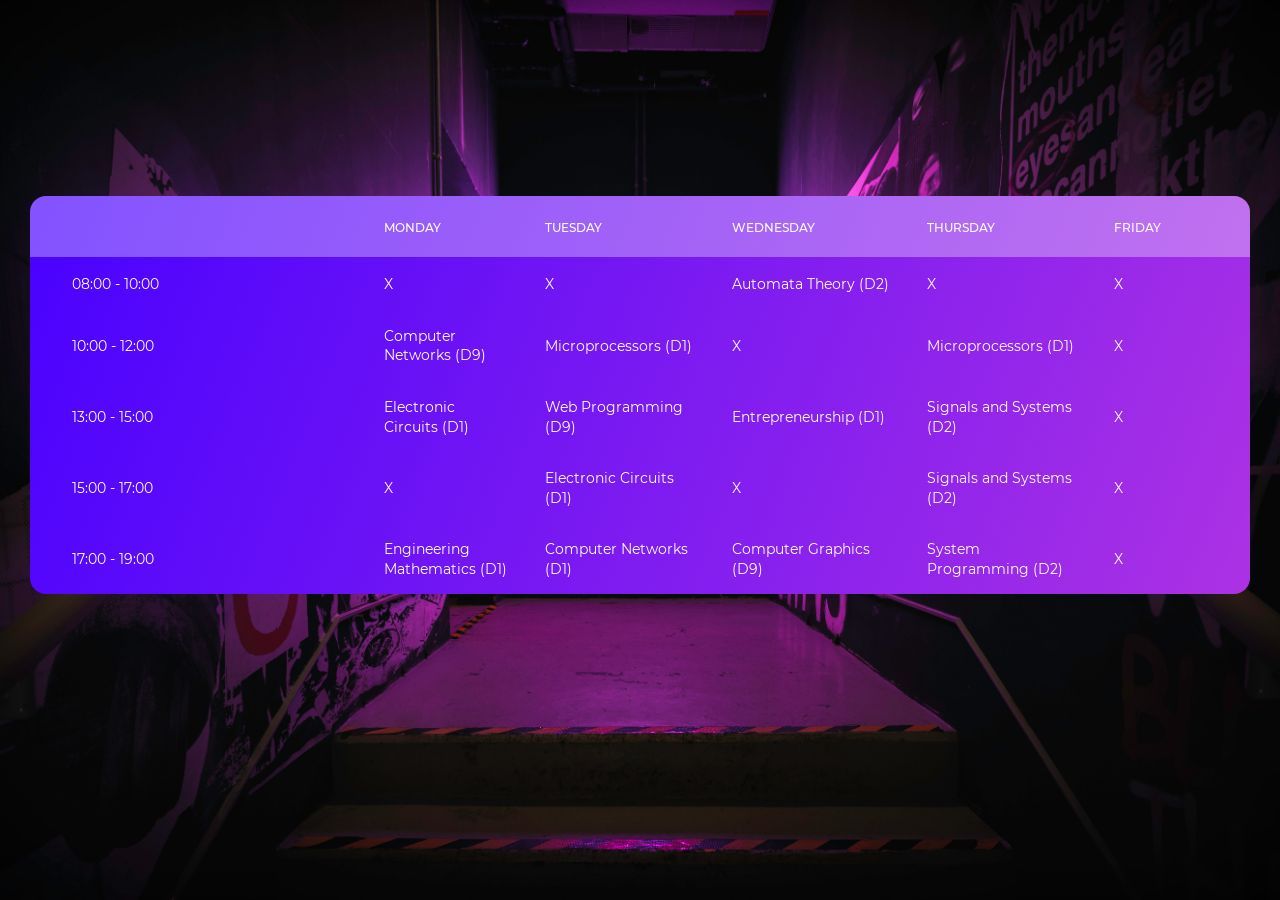
==== commit 4dddc192: "Update index.html" ====
--- a/index.html
+++ b/index.html
@@ -1,9 +1,9 @@
 <!DOCTYPE html>
 <html lang="en">
 <head>
-	<title>Table V03</title>
+	<title>Ders Programı</title>
 	<meta charset="UTF-8">
-	<meta name="viewport" content="width=device-width, initial-scale=1">
+	<meta name="viewport" content="width=device-width, initial-scale, maximum-scale=1">
 <!--===============================================================================================-->	
 	<link rel="icon" type="image/png" href="images/icons/favicon.ico"/>
 <!--===============================================================================================-->
@@ -31,11 +31,11 @@
             <thead>
                 <tr class="row100 head">
                     <th class="column100 column1" data-column="column1"></th>
-                    <th class="column100 column2" data-column="column2">PAZARTESİ</th>
-                    <th class="column100 column3" data-column="column3">SALI</th>
-                    <th class="column100 column4" data-column="column4">ÇARŞAMBA</th>
-                    <th class="column100 column5" data-column="column5">PERŞEMBE</th>
-                    <th class="column100 column6" data-column="column6">CUMA</th>
+                    <th class="column100 column2" data-column="column2">MONDAY</th>
+                    <th class="column100 column3" data-column="column3">TUESDAY</th>
+                    <th class="column100 column4" data-column="column4">WEDNESDAY</th>
+                    <th class="column100 column5" data-column="column5">THURSDAY</th>
+                    <th class="column100 column6" data-column="column6">FRIDAY</th>
                     
                 </tr>
             </thead>
@@ -111,4 +111,4 @@
 	<script src="js/main.js"></script>
 
 </body>
-</html>+</html>
--- a/css/main.css
+++ b/css/main.css
@@ -97,6 +97,7 @@
 }
 
 .container-table100 {
+  position: relative;
   width: 100%;
   min-height: 100vh;
   background: #d1d1d1;
@@ -454,4 +455,4 @@
 
 .table100.ver6 .row100 td:hover {
   background-color: rgba(255,255,255,0.2);
-}+}
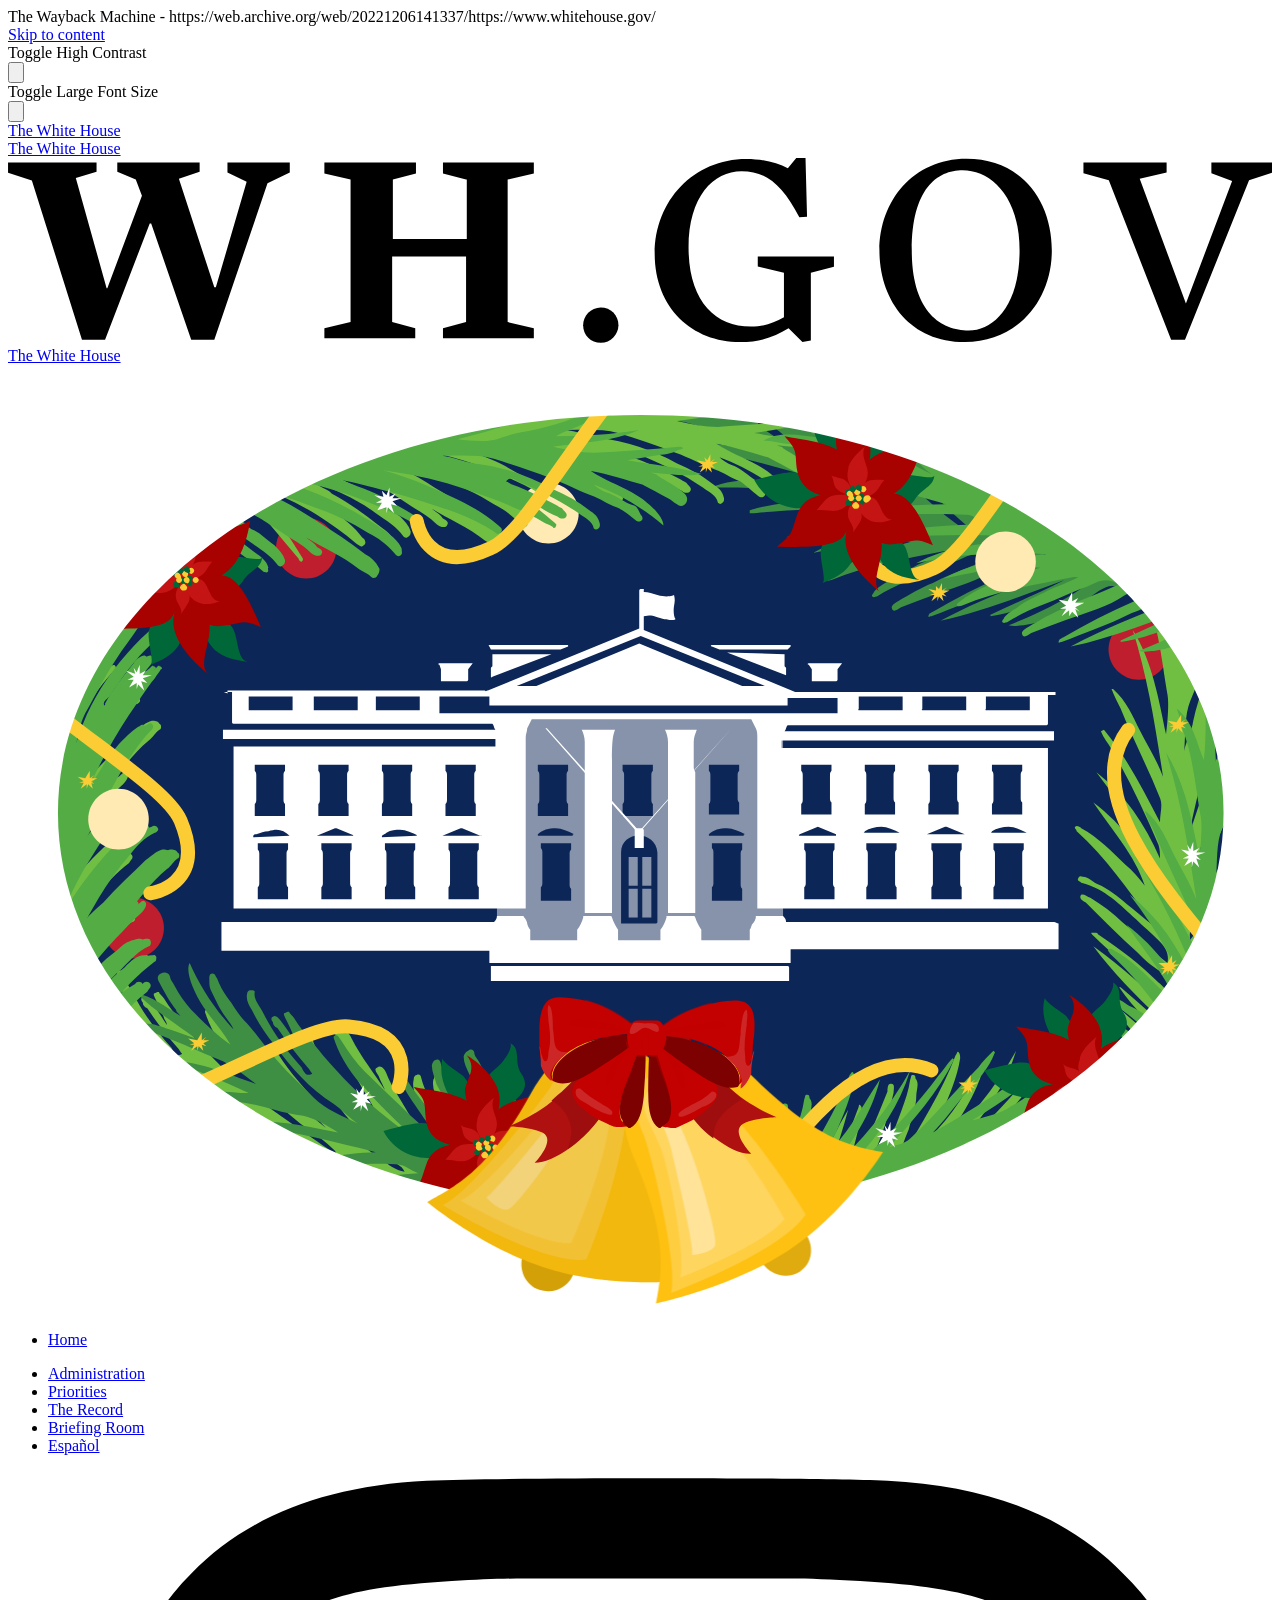
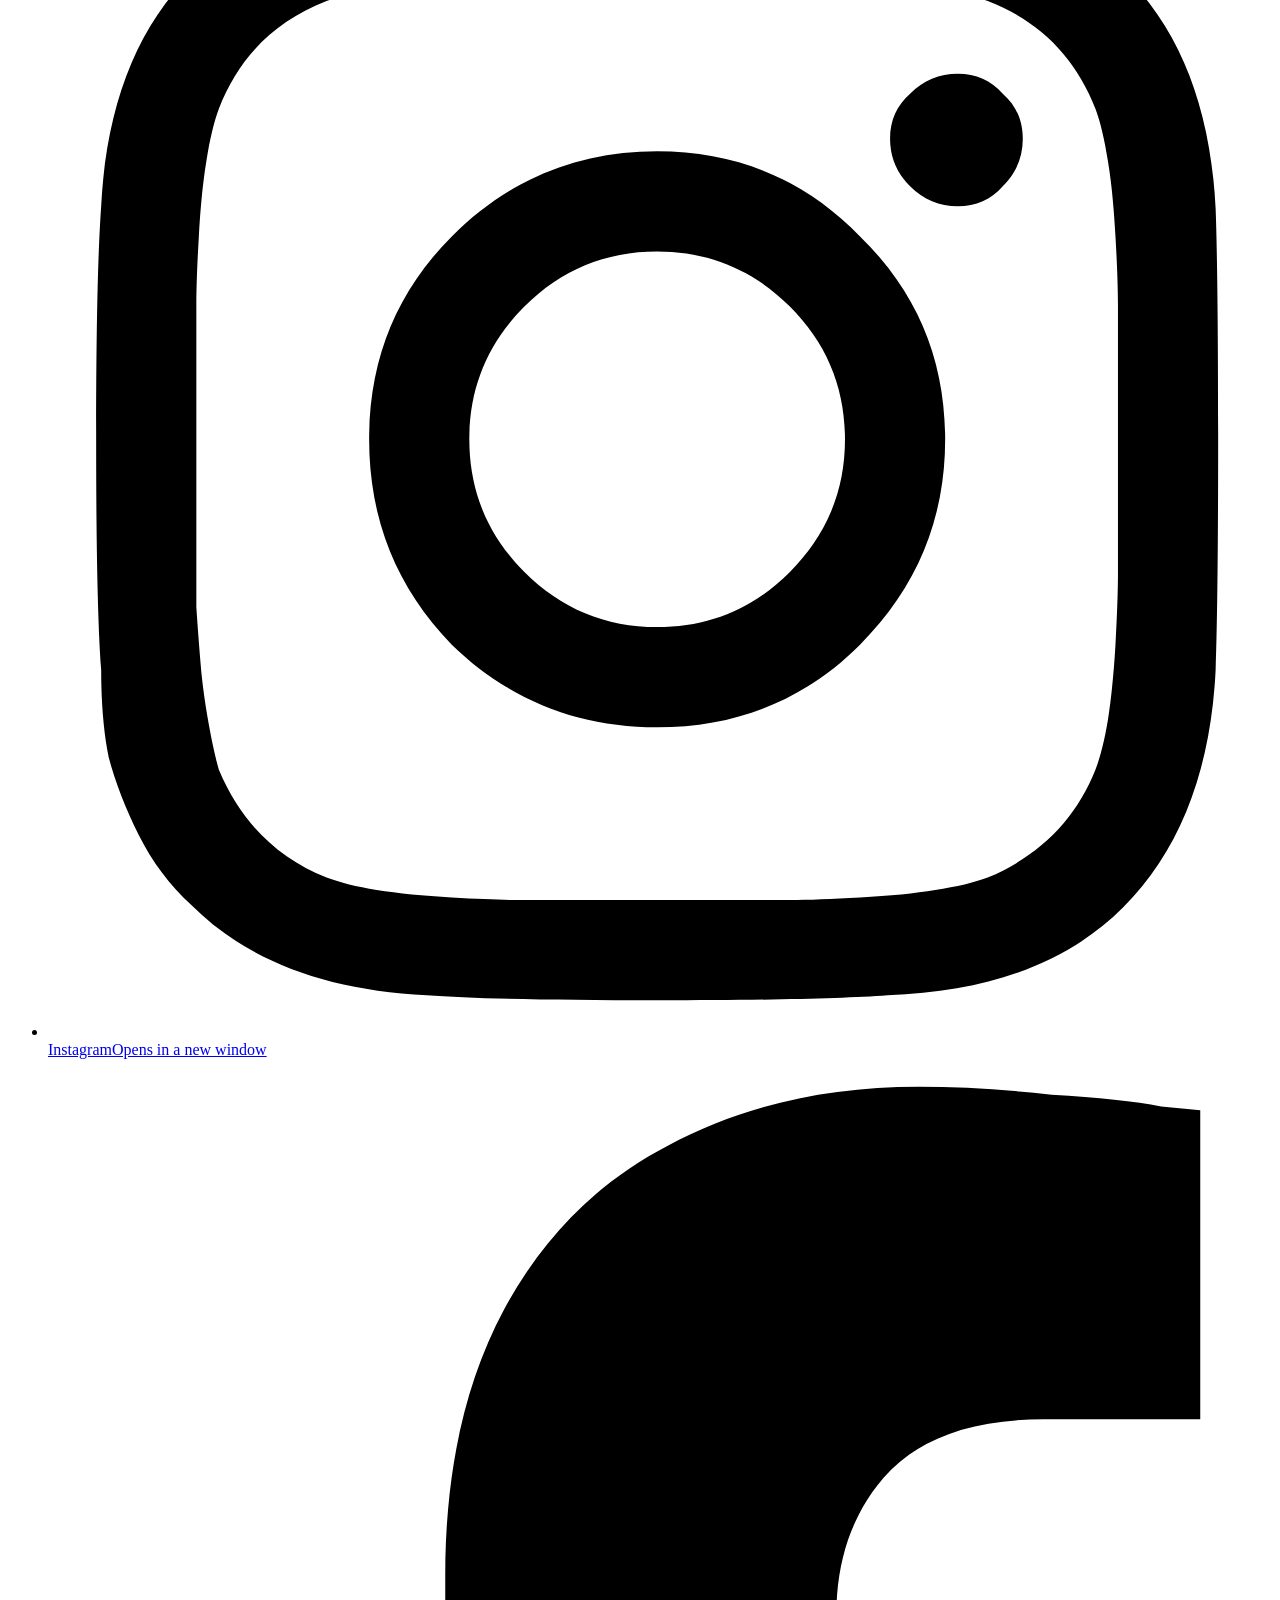
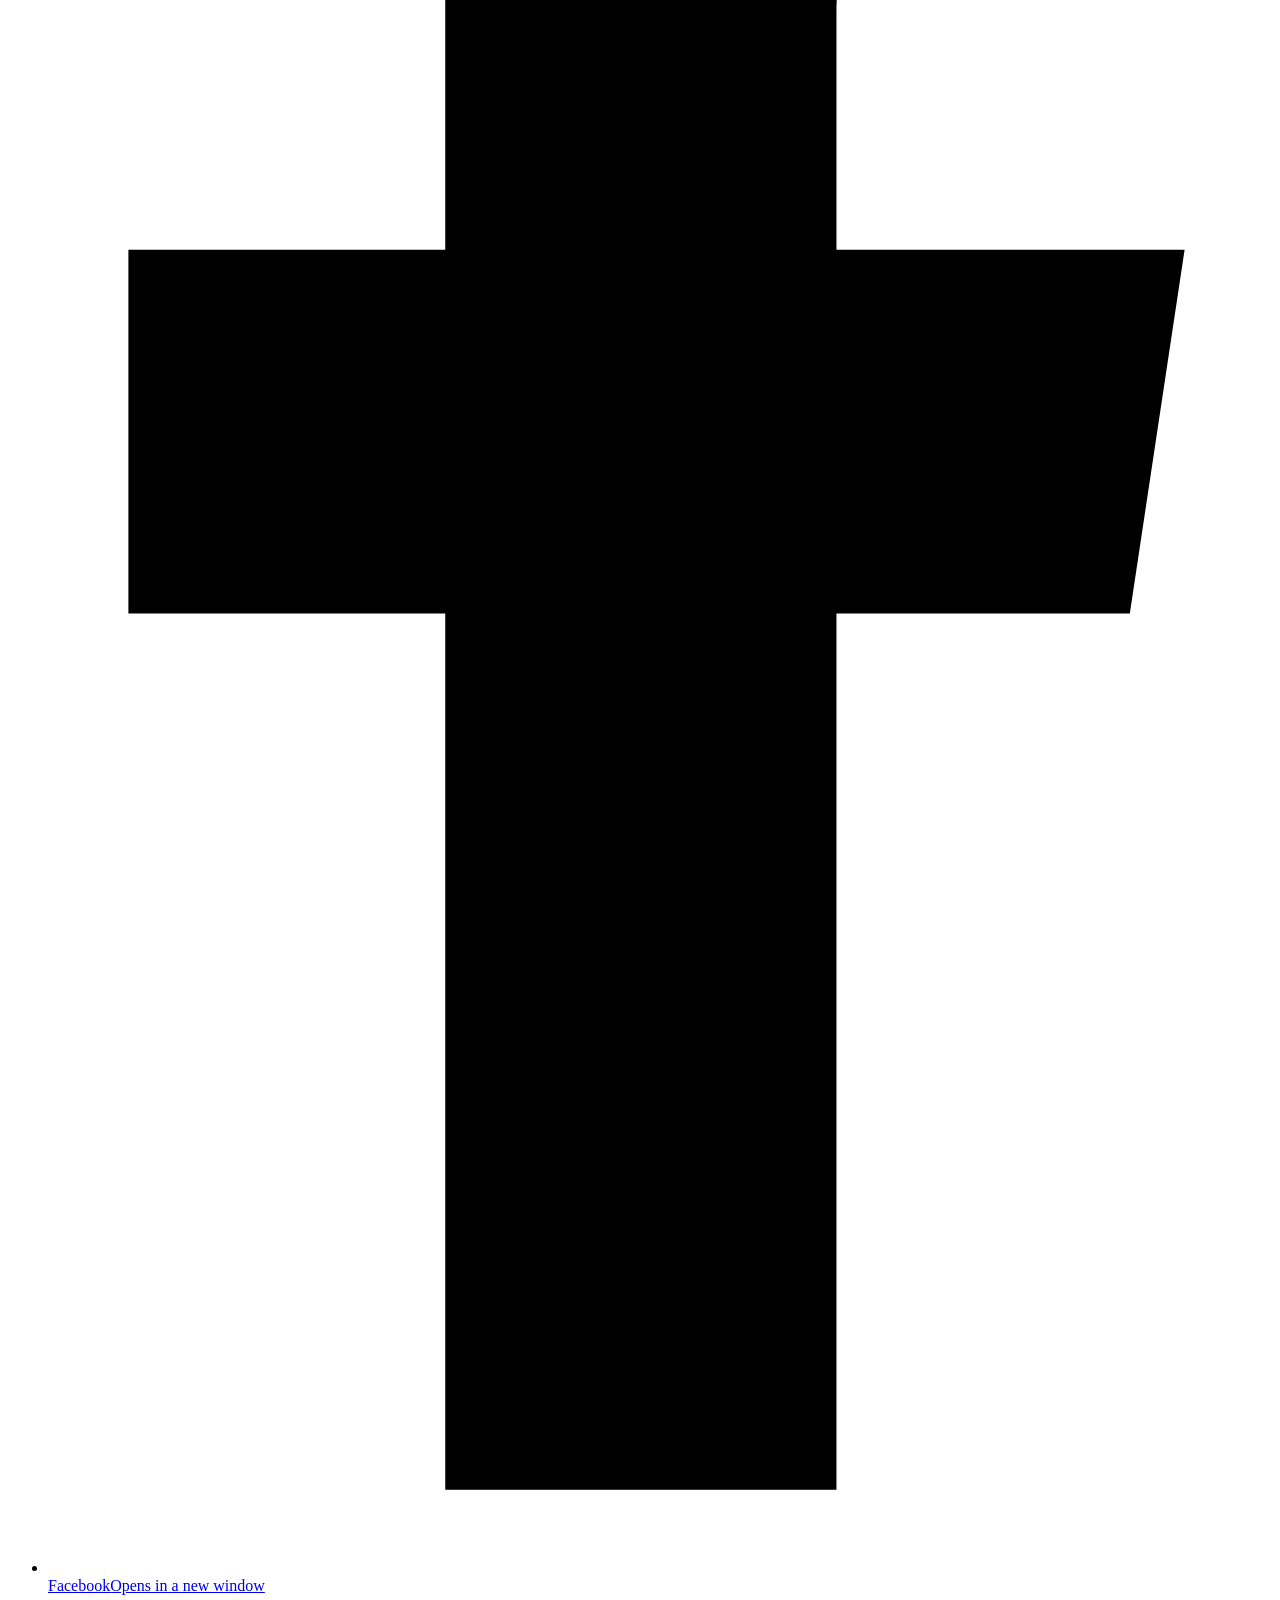
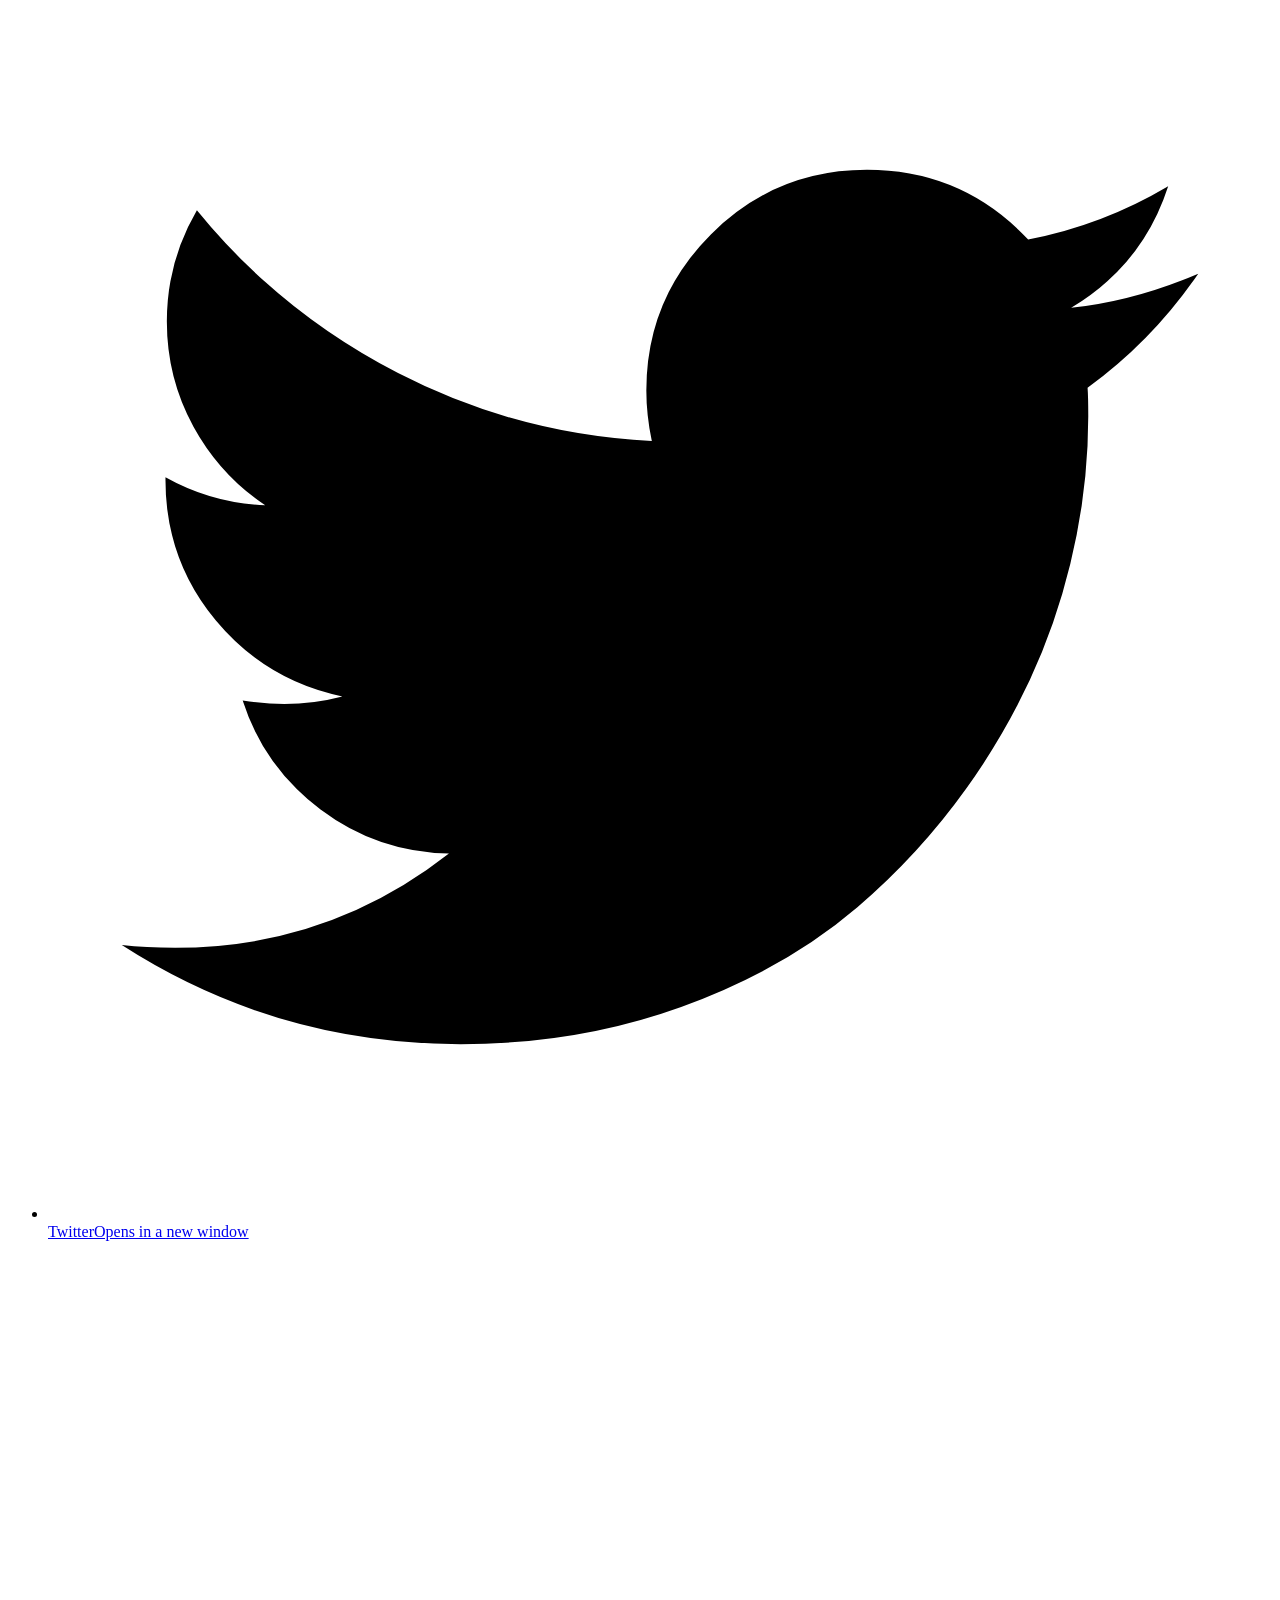
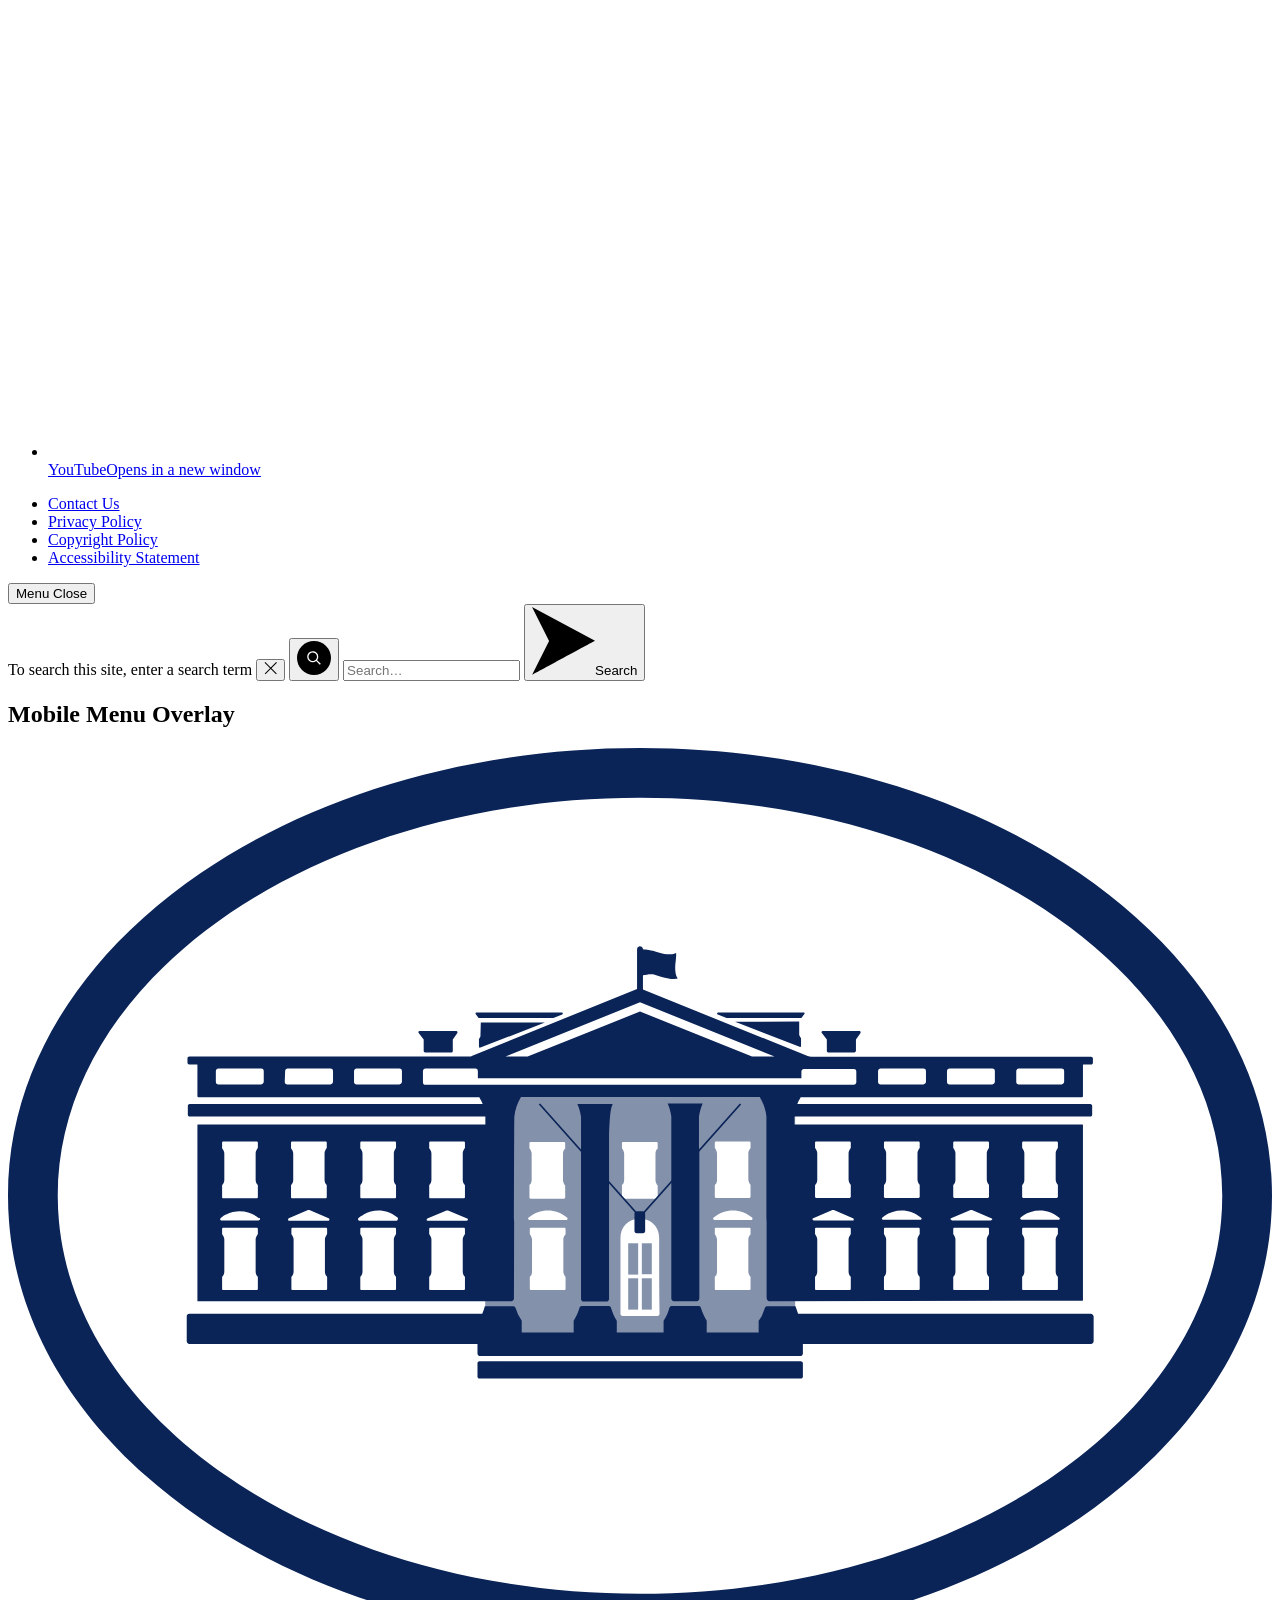
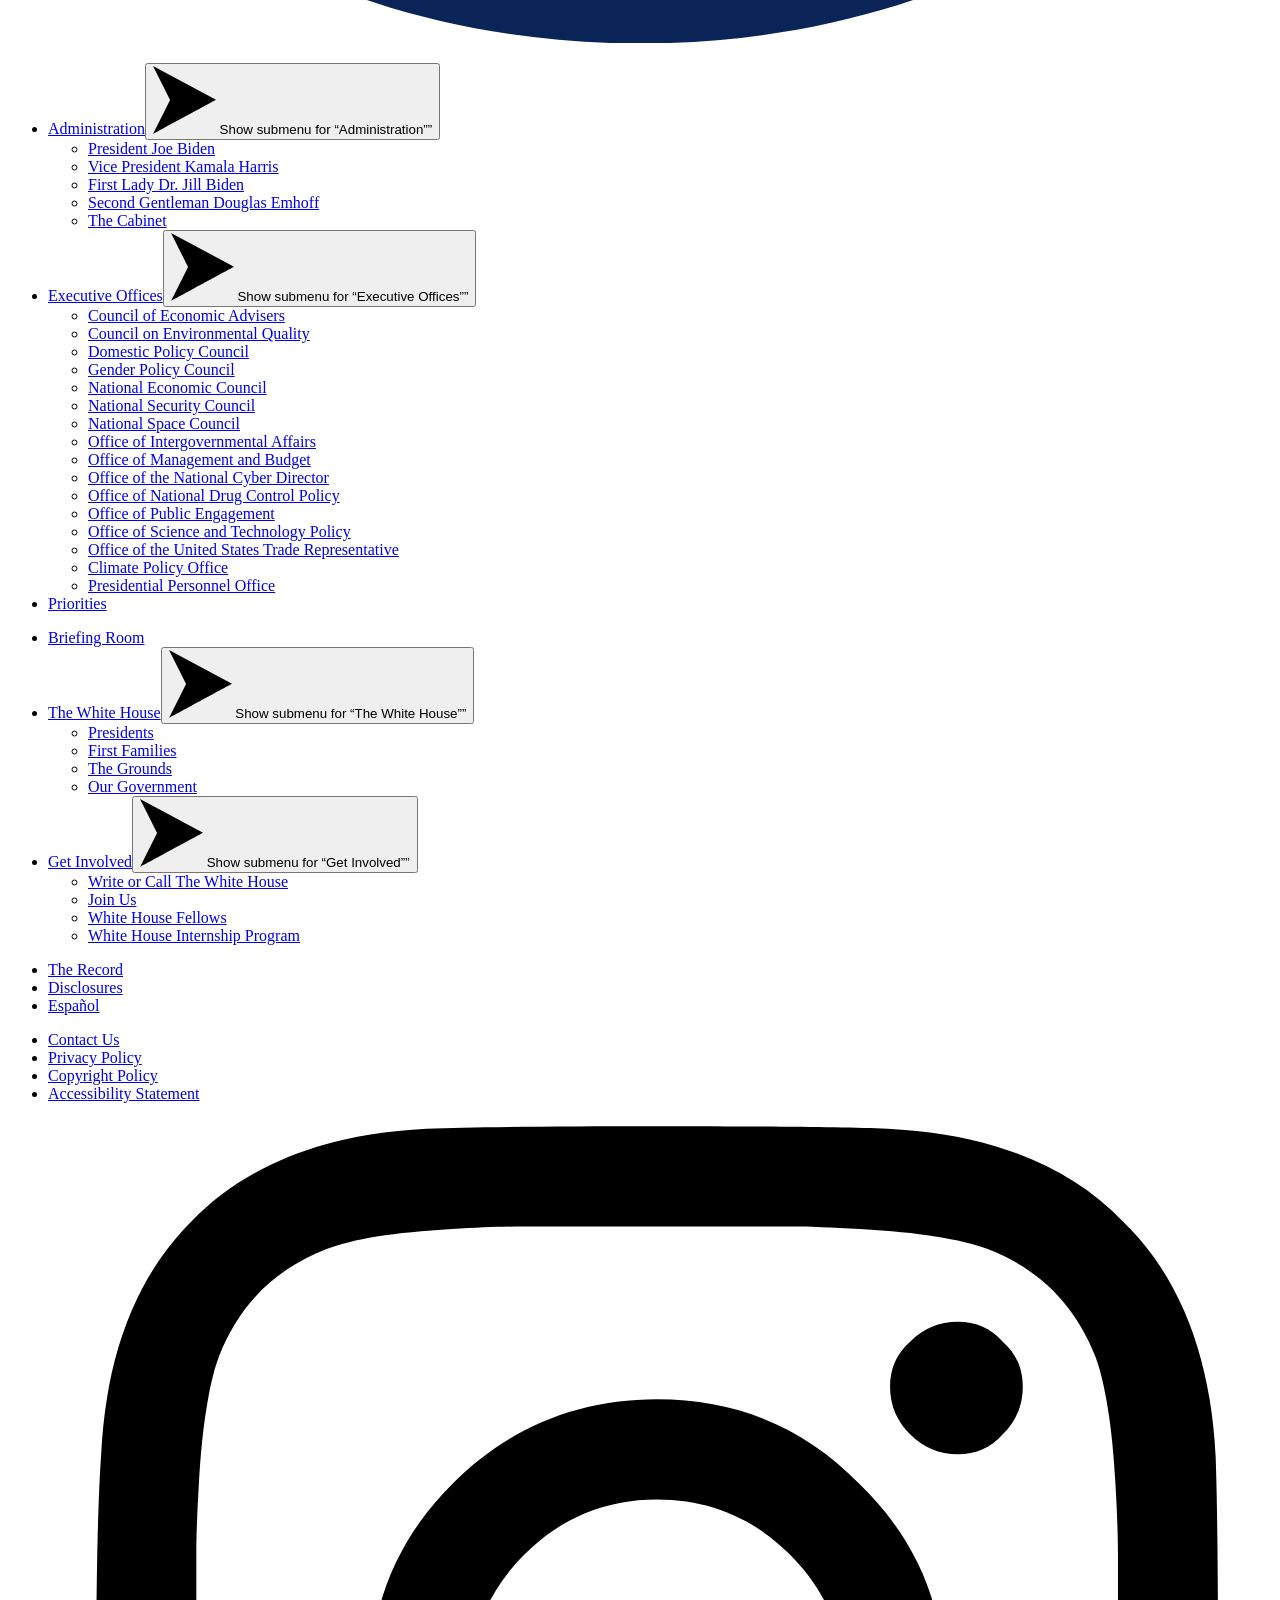
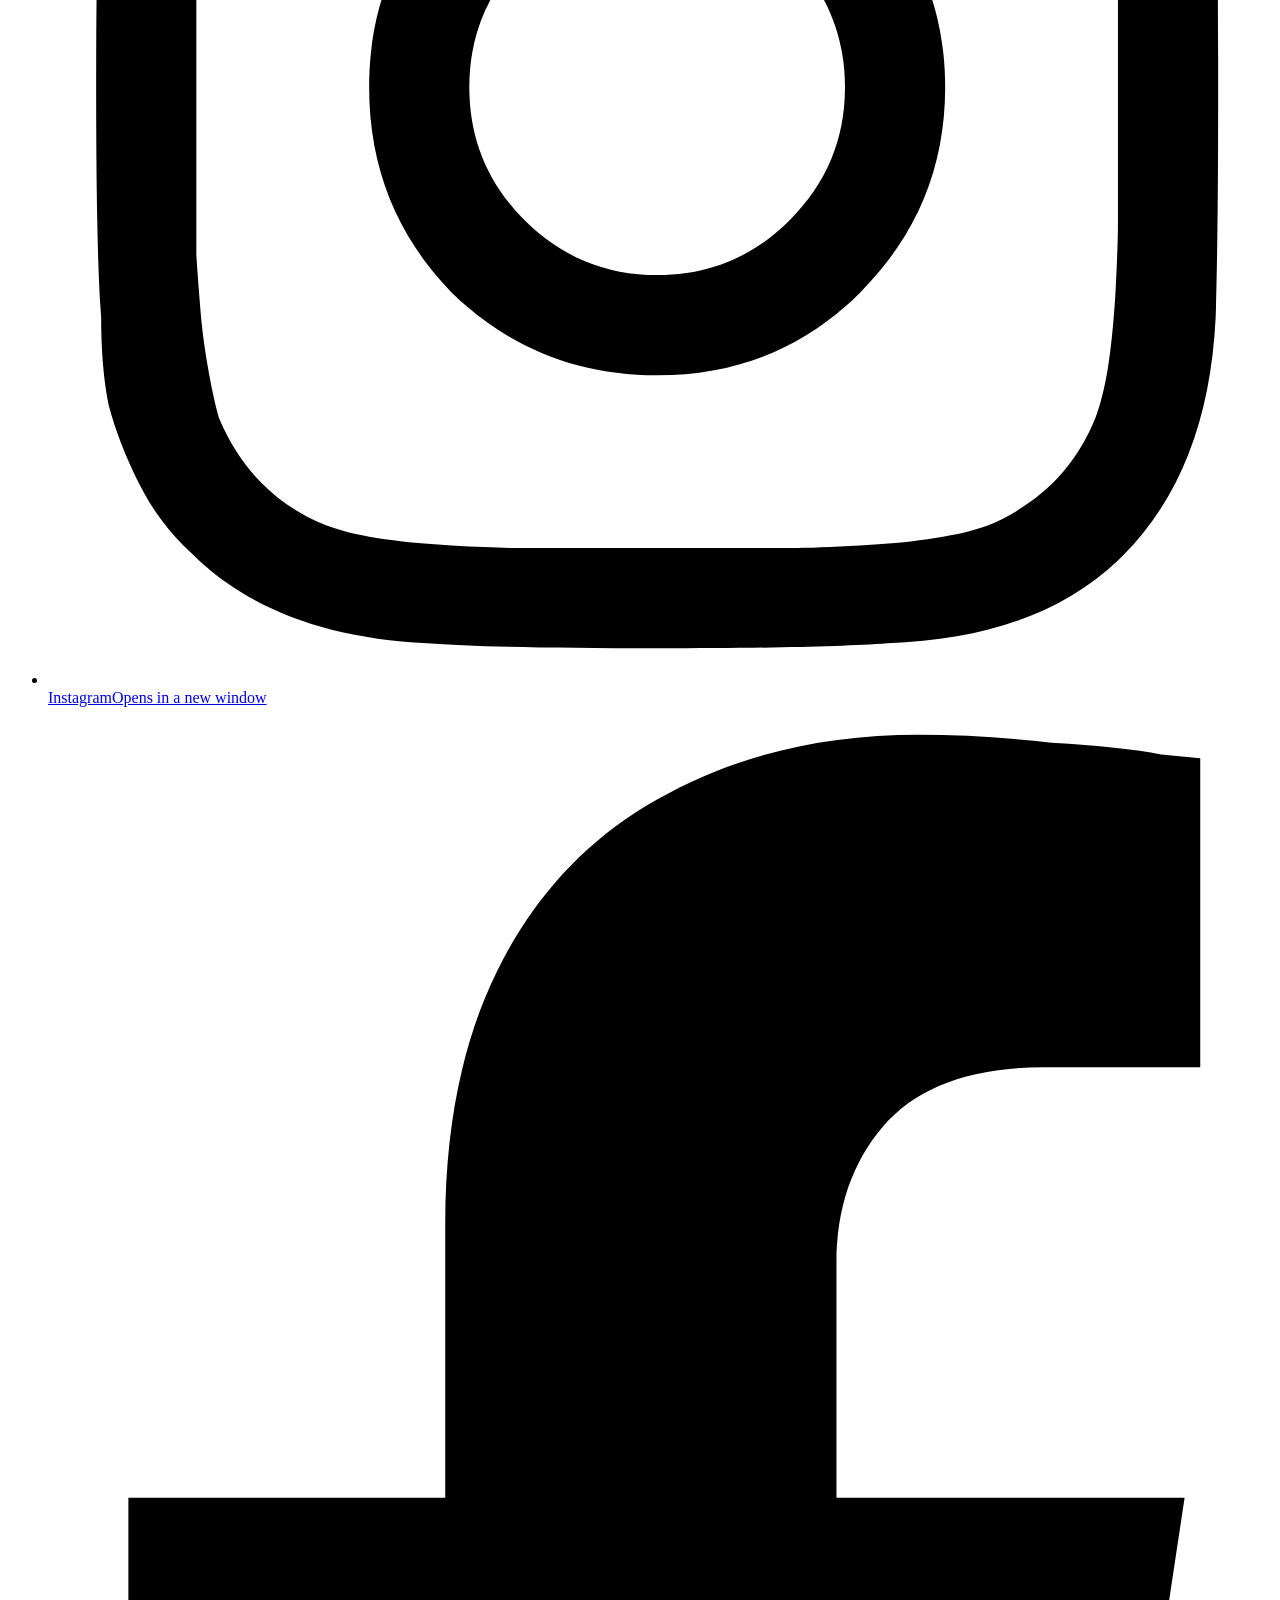
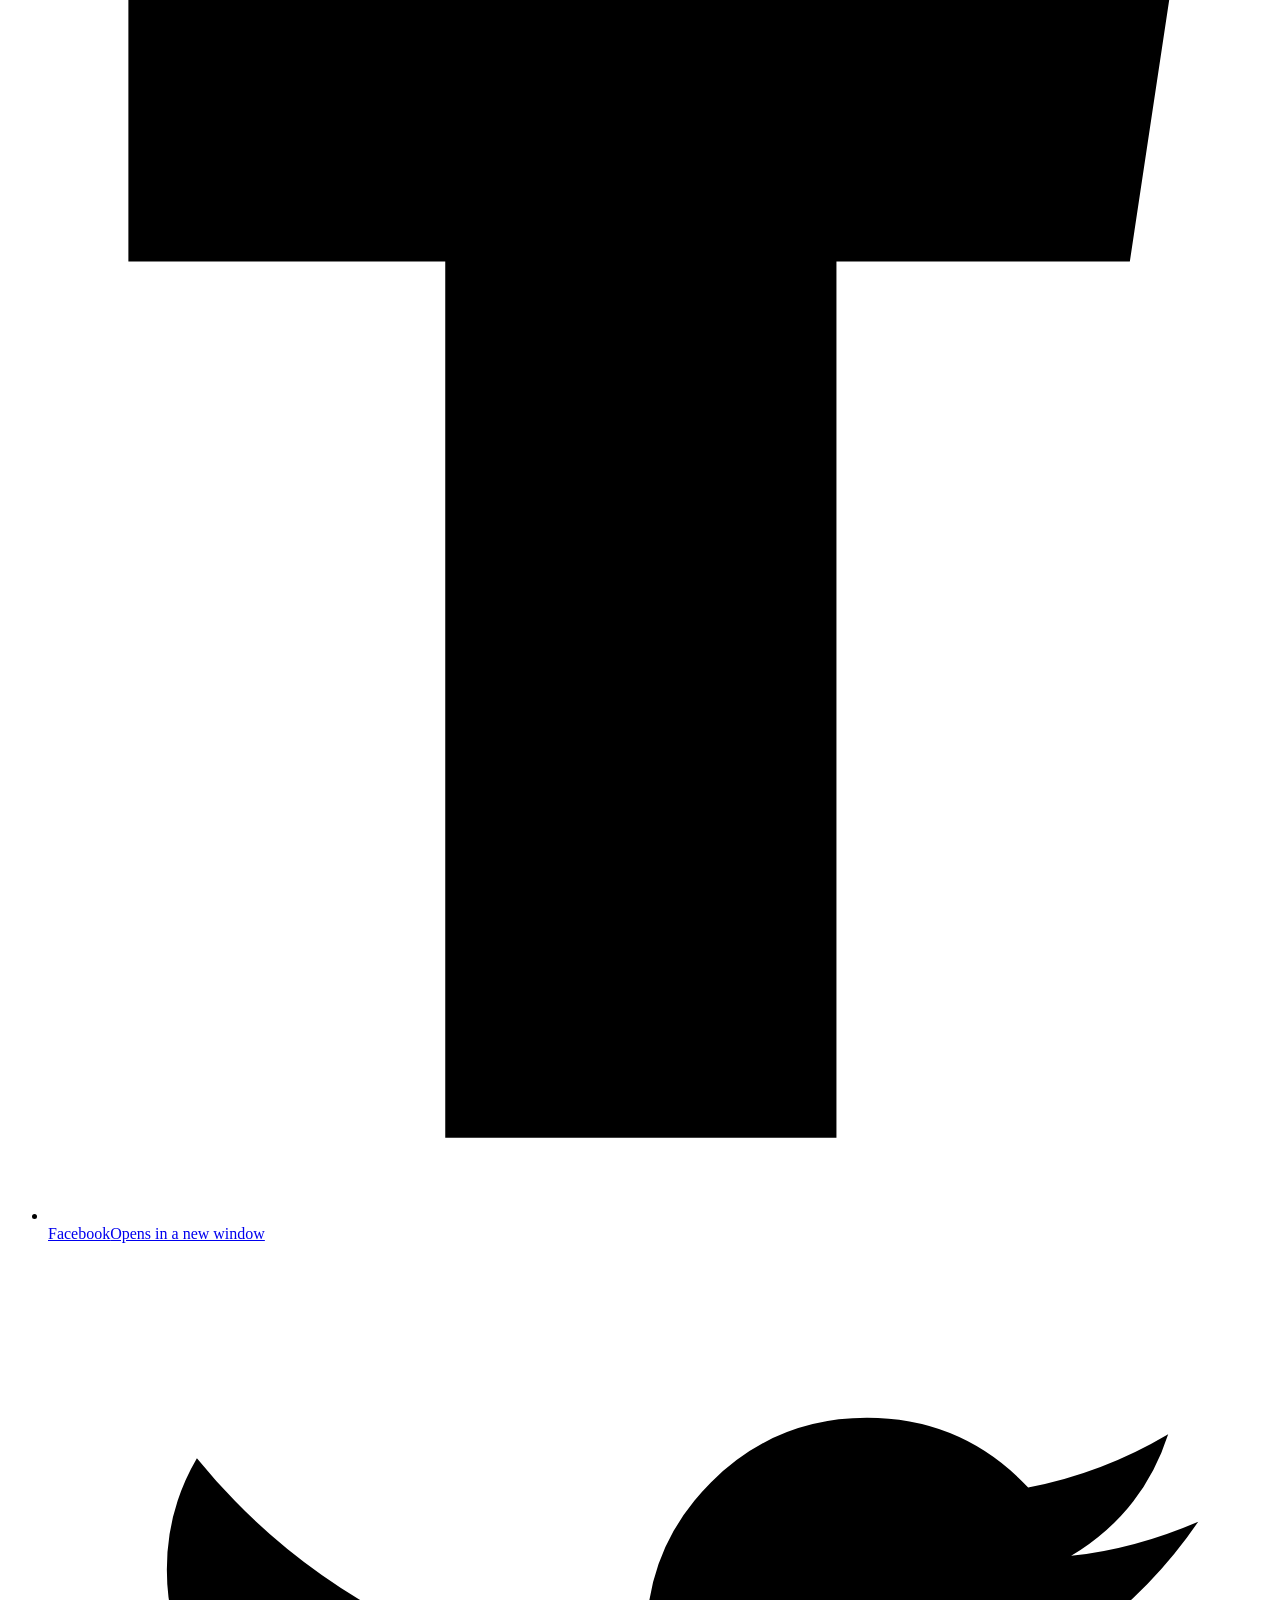
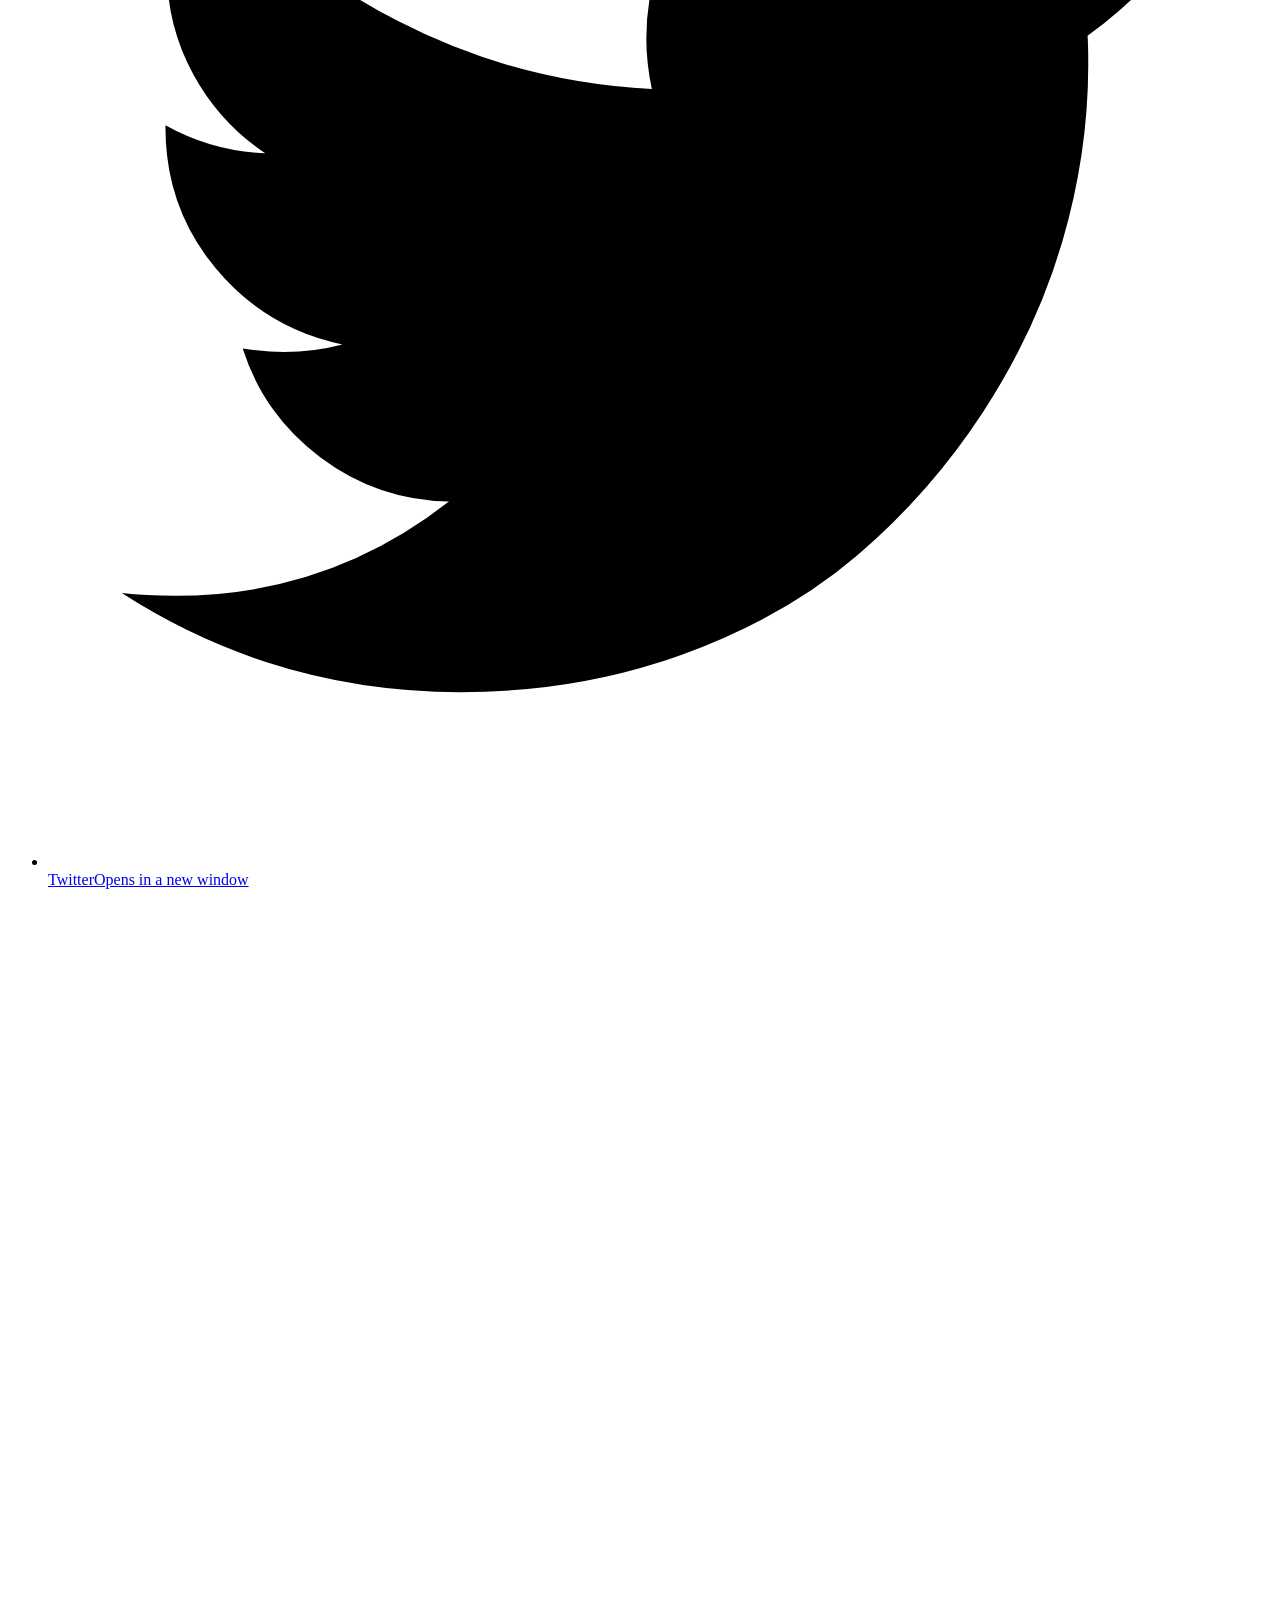
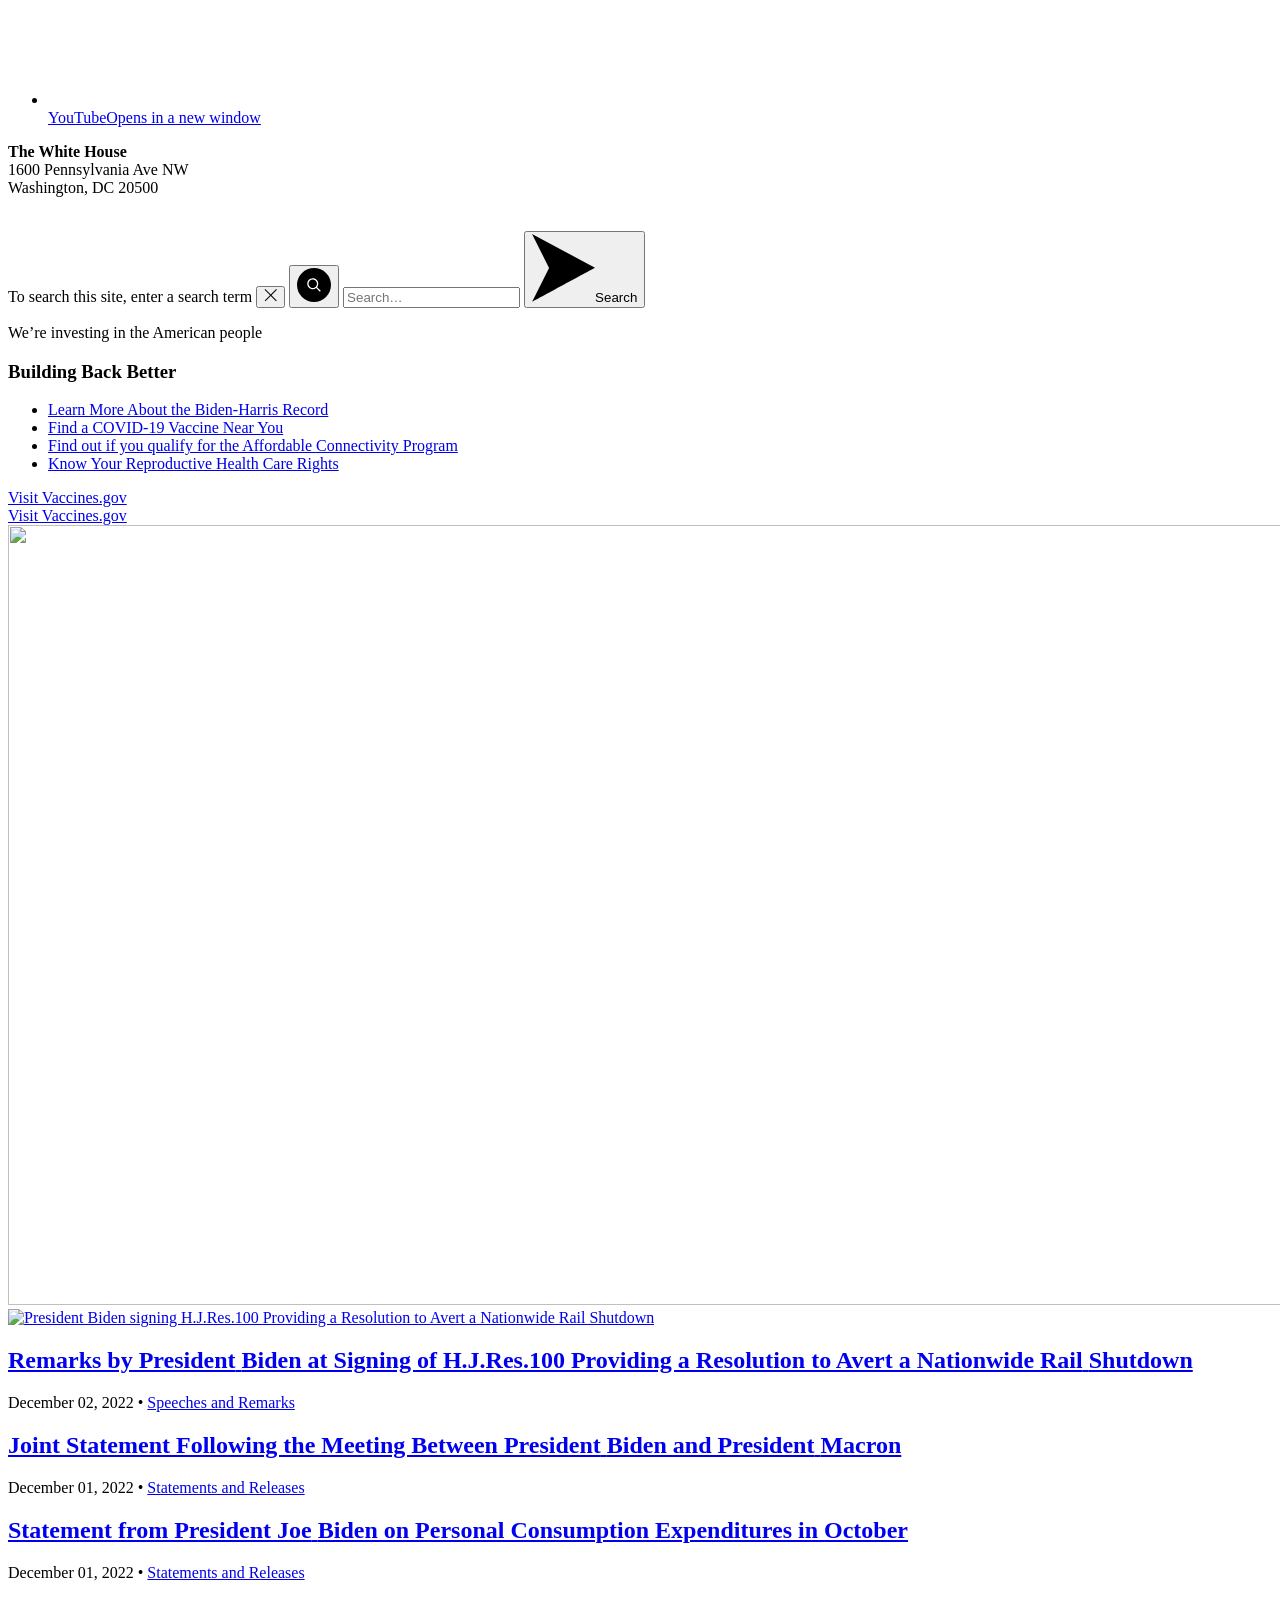
==== commit d7a46705: "Update index.html" ====
--- a/index.html
+++ b/index.html
@@ -1,114 +1,2172 @@
-<!DOCTYPE html>
-<html lang="en">
-<head>
-	<title>Ders Programı</title>
-	<meta charset="UTF-8">
-	<meta name="viewport" content="width=device-width, initial-scale, maximum-scale=1">
-<!--===============================================================================================-->	
-	<link rel="icon" type="image/png" href="images/icons/favicon.ico"/>
-<!--===============================================================================================-->
-	<link rel="stylesheet" type="text/css" href="vendor/bootstrap/css/bootstrap.min.css">
-<!--===============================================================================================-->
-	<link rel="stylesheet" type="text/css" href="fonts/font-awesome-4.7.0/css/font-awesome.min.css">
-<!--===============================================================================================-->
-	<link rel="stylesheet" type="text/css" href="vendor/animate/animate.css">
-<!--===============================================================================================-->
-	<link rel="stylesheet" type="text/css" href="vendor/select2/select2.min.css">
-<!--===============================================================================================-->
-	<link rel="stylesheet" type="text/css" href="vendor/perfect-scrollbar/perfect-scrollbar.css">
-<!--===============================================================================================-->
-	<link rel="stylesheet" type="text/css" href="css/util.css">
-	<link rel="stylesheet" type="text/css" href="css/main.css">
-<!--===============================================================================================-->
+<!doctype html>
+<html class="no-js alert__has-cookie" lang="en-US">
+<head><script src="//archive.org/includes/analytics.js?v=cf34f82" type="text/javascript"></script>
+<script type="text/javascript">window.addEventListener('DOMContentLoaded',function(){var v=archive_analytics.values;v.service='wb';v.server_name='wwwb-app219.us.archive.org';v.server_ms=452;archive_analytics.send_pageview({});});</script>
+<script type="text/javascript" src="/_static/js/bundle-playback.js?v=ViQoywbk" charset="utf-8"></script>
+<script type="text/javascript" src="/_static/js/wombat.js?v=txqj7nKC" charset="utf-8"></script>
+<script type="text/javascript">
+  __wm.init("https://web.archive.org/web");
+  __wm.wombat("https://www.whitehouse.gov/","20221206141337","https://web.archive.org/","web","/_static/",
+	      "1670336017");
+</script>
+<link rel="stylesheet" type="text/css" href="/_static/css/banner-styles.css?v=S1zqJCYt" />
+<link rel="stylesheet" type="text/css" href="/_static/css/iconochive.css?v=qtvMKcIJ" />
+<!-- End Wayback Rewrite JS Include -->
+
+	<meta charset="utf-8">
+	<meta name="google" content="notranslate">
+	<meta http-equiv="X-UA-Compatible" content="IE=edge"><script type="text/javascript">(window.NREUM||(NREUM={})).init={privacy:{cookies_enabled:false},ajax:{deny_list:["bam.nr-data.net"]}};(window.NREUM||(NREUM={})).loader_config={xpid:"VwUPVlJTCBAHVVVSBgcGUVY=",licenseKey:"NRJS-38cd91aea19ca6f246a",applicationID:"714016172"};/*! For license information please see nr-loader-full-1220.min.js.LICENSE.txt */
+!function(t,e){"object"==typeof exports&&"object"==typeof module?module.exports=e():"function"==typeof define&&define.amd?define([],e):"object"==typeof exports?exports.NRBA=e():t.NRBA=e()}(self,(function(){return function(){var t,e,n={9034:function(t,e,n){"use strict";var r=n(4168);e.Z=(0,r.ky)(16)},5973:function(t,e,n){"use strict";n.d(e,{I:function(){return r}});var r=0,i=navigator.userAgent.match(/Firefox[\/\s](\d+\.\d+)/);i&&(r=+i[1])},4280:function(t,e,n){"use strict";n.d(e,{H:function(){return i}});var r=document.createElement("div");r.innerHTML="\x3c!--[if lte IE 6]><div></div><![endif]--\x3e\x3c!--[if lte IE 7]><div></div><![endif]--\x3e\x3c!--[if lte IE 8]><div></div><![endif]--\x3e\x3c!--[if lte IE 9]><div></div><![endif]--\x3e";var i,o=r.getElementsByTagName("div").length;i=4===o?6:3===o?7:2===o?8:1===o?9:0},5955:function(t,e,n){"use strict";n.d(e,{I:function(){return r}});var r=function(t,e){var n=this;return t&&"object"==typeof t?e&&"object"==typeof e?(Object.assign(this,e),void Object.entries(t).forEach((function(t){var e=t[0],r=t[1];n[e]=r}))):console.error("setting a Configurable requires a model to set its initial properties"):console.error("setting a Configurable requires an object as input")}},441:function(t,e,n){"use strict";n.d(e,{C:function(){return c},L:function(){return u}});var r=n(1424),i=n(5955),o={beacon:r.ce.beacon,errorBeacon:r.ce.errorBeacon,licenseKey:void 0,applicationID:void 0,sa:void 0,queueTime:void 0,applicationTime:void 0,ttGuid:void 0,user:void 0,account:void 0,product:void 0,extra:void 0,jsAttributes:{},userAttributes:void 0,atts:void 0,transactionName:void 0,tNamePlain:void 0},a={};function c(t){if(!t)throw new Error("All info objects require an agent identifier!");if(!a[t])throw new Error("Info for "+t+" was never set");return a[t]}function u(t,e){if(!t)throw new Error("All info objects require an agent identifier!");a[t]=new i.I(e,o),(0,r.Qy)(t,a[t],"info")}},1476:function(t,e,n){"use strict";n.d(e,{Dg:function(){return u},Mt:function(){return s},P_:function(){return c}});var r=n(1424),i=n(5955),o={privacy:{cookies_enabled:!0},ajax:{deny_list:void 0,enabled:!0},distributed_tracing:{enabled:void 0,exclude_newrelic_header:void 0,cors_use_newrelic_header:void 0,cors_use_tracecontext_headers:void 0,allowed_origins:void 0},ssl:void 0,obfuscate:void 0,jserrors:{enabled:!0},metrics:{enabled:!0},page_action:{enabled:!0},page_view_event:{enabled:!0},page_view_timing:{enabled:!0},session_trace:{enabled:!0},spa:{enabled:!0}},a={};function c(t){if(!t)throw new Error("All configuration objects require an agent identifier!");if(!a[t])throw new Error("Configuration for "+t+" was never set");return a[t]}function u(t,e){if(!t)throw new Error("All configuration objects require an agent identifier!");a[t]=new i.I(e,o),(0,r.Qy)(t,a[t],"config")}function s(t,e){if(!t)throw new Error("All configuration objects require an agent identifier!");var n=c(t);if(n){for(var r=e.split("."),i=0;i<r.length-1;i++)if("object"!=typeof(n=n[r[i]]))return;n=n[r[r.length-1]]}return n}},2085:function(t,e,n){"use strict";n.d(e,{Y:function(){return r}});var r=(0,n(1424).mF)().o},1220:function(t,e,n){"use strict";n.d(e,{O:function(){return b},s:function(){return O}});var r={};n.r(r),n.d(r,{agent:function(){return a},match:function(){return f},version:function(){return c}});var i=n(4280),o=n(6959),a=null,c=null;if(navigator.userAgent){var u=navigator.userAgent,s=u.match(/Version\/(\S+)\s+Safari/);s&&-1===u.indexOf("Chrome")&&-1===u.indexOf("Chromium")&&(a="Safari",c=s[1])}function f(t,e){if(!a)return!1;if(t!==a)return!1;if(!e)return!0;if(!c)return!1;for(var n=c.split("."),r=e.split("."),i=0;i<r.length;i++)if(r[i]!==n[i])return!1;return!0}var d=n(5955),l=n(1424),p=n(4168),h=window.sessionStorage,v="NRBA_SESSION_ID";var g=n(1476),m=window.XMLHttpRequest,y=m&&m.prototype,w={};function b(t){if(!t)throw new Error("All runtime objects require an agent identifier!");if(!w[t])throw new Error("Runtime for "+t+" was never set");return w[t]}function O(t,e){if(!t)throw new Error("All runtime objects require an agent identifier!");var n,a;w[t]=new d.I(e,(n=t,{customTransaction:void 0,disabled:!1,features:{},maxBytes:6===i.H?2e3:3e4,offset:(0,o.yf)(),onerror:void 0,origin:""+window.location,ptid:void 0,releaseIds:{},sessionId:!0===(0,g.Mt)(n,"privacy.cookies_enabled")?(null===(a=h.getItem(v))&&(a=(0,p.ky)(16),h.setItem(v,a)),a):"0",xhrWrappable:m&&y&&y.addEventListener&&!/CriOS/.test(navigator.userAgent),userAgent:r})),(0,l.Qy)(t,w[t],"runtime")}},158:function(t,e,n){"use strict";n.d(e,{q:function(){return r}});var r=["1220","PROD"].filter((function(t){return t})).join(".")},3707:function(t,e,n){"use strict";n.d(e,{w:function(){return i}});var r={agentIdentifier:""},i=function(t){var e=this;if("object"!=typeof t)return console.error("shared context requires an object as input");this.sharedContext={},Object.assign(this.sharedContext,r),Object.entries(t).forEach((function(t){var n=t[0],i=t[1];Object.keys(r).includes(n)&&(e.sharedContext[n]=i)}))}},1776:function(t,e,n){"use strict";n.d(e,{ee:function(){return r}});var r,i=n(1424),o=n(4217),a=n(357),c="nr@context",u=(0,i.fP)();function s(){}function f(){return new s}function d(){(r.backlog.api||r.backlog.feature)&&(r.aborted=!0,r.backlog={})}u.ee?r=u.ee:(r=function t(e,n){var i={},u={},l={},p={on:g,addEventListener:g,removeEventListener:m,emit:v,get:w,listeners:y,context:h,buffer:b,abort:d,aborted:!1,isBuffering:O,debugId:n,backlog:e&&e.backlog?e.backlog:{}};return p;function h(t){return t&&t instanceof s?t:t?(0,o.X)(t,c,f):f()}function v(t,n,i,o,a){if(!1!==a&&(a=!0),!r.aborted||o){e&&a&&e.emit(t,n,i);for(var c=h(i),s=y(t),f=s.length,d=0;d<f;d++)s[d].apply(c,n);var l=x()[u[t]];return l&&l.push([p,t,n,c]),c}}function g(t,e){i[t]=y(t).concat(e)}function m(t,e){var n=i[t];if(n)for(var r=0;r<n.length;r++)n[r]===e&&n.splice(r,1)}function y(t){return i[t]||[]}function w(e){return l[e]=l[e]||t(p,e)}function b(t,e){var n=x();p.aborted||(0,a.D)(t,(function(t,r){e=e||"feature",u[r]=e,e in n||(n[e]=[])}))}function O(t){return!!x()[u[t]]}function x(){return p.backlog}}(void 0,"globalEE"),u.ee=r)},7361:function(t,e,n){"use strict";n.d(e,{E:function(){return r},p:function(){return i}});var r=n(1776).ee.get("handle");function i(t,e,n,i,o){o?(o.buffer([t],i),o.emit(t,e,n)):(r.buffer([t],i),r.emit(t,e,n))}},3350:function(t,e,n){"use strict";n.d(e,{X:function(){return o}});var r=n(7361);o.on=a;var i=o.handlers={};function o(t,e,n,o){a(o||r.E,i,t,e,n)}function a(t,e,n,i,o){o||(o="feature"),t||(t=r.E);var a=e[o]=e[o]||{};(a[n]=a[n]||[]).push([t,i])}},4408:function(t,e,n){"use strict";n.d(e,{m:function(){return o}});var r=!1;try{var i=Object.defineProperty({},"passive",{get:function(){r=!0}});window.addEventListener("testPassive",null,i),window.removeEventListener("testPassive",null,i)}catch(t){}function o(t){return r?{passive:!0,capture:!!t}:!!t}},4168:function(t,e,n){"use strict";function r(){var t=null,e=0,n=window.crypto||window.msCrypto;function r(){return t?15&t[e++]:16*Math.random()|0}n&&n.getRandomValues&&(t=n.getRandomValues(new Uint8Array(31)));for(var i,o="xxxxxxxx-xxxx-4xxx-yxxx-xxxxxxxxxxxx",a="",c=0;c<o.length;c++)a+="x"===(i=o[c])?r().toString(16):"y"===i?(i=3&r()|8).toString(16):i;return a}function i(){return a(16)}function o(){return a(32)}function a(t){var e=null,n=0,r=window.crypto||window.msCrypto;r&&r.getRandomValues&&Uint8Array&&(e=r.getRandomValues(new Uint8Array(31)));for(var i=[],o=0;o<t;o++)i.push(a().toString(16));return i.join("");function a(){return e?15&e[n++]:16*Math.random()|0}}n.d(e,{Ht:function(){return o},M:function(){return i},Rl:function(){return r},ky:function(){return a}})},6959:function(t,e,n){"use strict";n.d(e,{nb:function(){return u},os:function(){return s},yf:function(){return c},zO:function(){return a}});var r=n(2364),i=(new Date).getTime(),o=i;function a(){return r.G&&performance.now?Math.round(performance.now()):(i=Math.max((new Date).getTime(),i))-o}function c(){return i}function u(t){o=t}function s(){return o}},2364:function(t,e,n){"use strict";n.d(e,{G:function(){return r}});var r=void 0!==window.performance&&window.performance.timing&&void 0!==window.performance.timing.navigationStart},1793:function(t,e,n){"use strict";function r(t){var e,n=0;for(e=0;e<t.length;e++)n+=(e+1)*t.charCodeAt(e);return Math.abs(n)}n.d(e,{v:function(){return s},s:function(){return u}});var i=n(6972),o=n(5973),a=n(6959),c=n(2364),u=!0;function s(t){var e=function(){if(o.I&&o.I<9)return;if(c.G)return u=!1,window.performance.timing.navigationStart}()||function(){for(var t=document.cookie.split(" "),e=0;e<t.length;e++)if(0===t[e].indexOf("NREUM=")){for(var n,i,o,a,c=t[e].substring("NREUM=".length).split("&"),u=0;u<c.length;u++)0===c[u].indexOf("s=")?o=c[u].substring(2):0===c[u].indexOf("p=")?";"===(i=c[u].substring(2)).charAt(i.length-1)&&(i=i.substr(0,i.length-1)):0===c[u].indexOf("r=")&&";"===(n=c[u].substring(2)).charAt(n.length-1)&&(n=n.substr(0,n.length-1));if(n){var s=r(document.referrer);(a=s==n)||(a=r(document.location.href)==n&&s==i)}if(a&&o){if((new Date).getTime()-o>6e4)return;return o}}}();e&&((0,i.B)(t,"starttime",e),(0,a.nb)(e))}},6972:function(t,e,n){"use strict";n.d(e,{B:function(){return o},L:function(){return a}});var r=n(6959),i={};function o(t,e,n){void 0===n&&(n=(0,r.zO)()+(0,r.os)()),i[t]=i[t]||{},i[t][e]=n}function a(t,e,n,r){var o,a,c=t.sharedContext.agentIdentifier,u=null==(o=i[c])?void 0:o[n],s=null==(a=i[c])?void 0:a[r];void 0!==u&&void 0!==s&&t.store("measures",e,{value:s-u})}},7001:function(t,e,n){"use strict";n.d(e,{e:function(){return i}});var r={};function i(t){if(t in r)return r[t];if(0===(t||"").indexOf("data:"))return{protocol:"data"};var e=document.createElement("a"),n=window.location,i={};e.href=t,i.port=e.port;var o=e.href.split("://");!i.port&&o[1]&&(i.port=o[1].split("/")[0].split("@").pop().split(":")[1]),i.port&&"0"!==i.port||(i.port="https"===o[0]?"443":"80"),i.hostname=e.hostname||n.hostname,i.pathname=e.pathname,i.protocol=o[0],"/"!==i.pathname.charAt(0)&&(i.pathname="/"+i.pathname);var a=!e.protocol||":"===e.protocol||e.protocol===n.protocol,c=e.hostname===document.domain&&e.port===n.port;return i.sameOrigin=a&&(!e.hostname||c),"/"===i.pathname&&(r[t]=i),i}},7299:function(t,e,n){"use strict";n.d(e,{T:function(){return a}});var r=window,i=r;function o(){return i}var a={isFileProtocol:function(){var t=o(),e=!(!t.location||!t.location.protocol||"file:"!==t.location.protocol);e&&(a.supportabilityMetricSent=!0);return e},supportabilityMetricSent:!1}},847:function(t,e,n){"use strict";n.d(e,{K:function(){return a}});var r=n(1220),i=n(1476),o=["ajax","jserrors","metrics","page_action","page_view_event","page_view_timing","session_trace","spa"];function a(t){var e={};return o.forEach((function(n){e[n]=function(t,e){return!0!==(0,r.O)(e).disabled&&!1!==(0,i.Mt)(e,t+".enabled")}(n,t)})),e}},5023:function(t,e,n){"use strict";n.d(e,{W:function(){return i}});var r=n(1776),i=function(t,e,n){void 0===n&&(n=[]),this.agentIdentifier=t,this.aggregator=e,this.ee=r.ee.get(t),this.externalFeatures=n}},4217:function(t,e,n){"use strict";n.d(e,{X:function(){return i}});var r=Object.prototype.hasOwnProperty;function i(t,e,n){if(r.call(t,e))return t[e];var i=n();if(Object.defineProperty&&Object.keys)try{return Object.defineProperty(t,e,{value:i,writable:!0,enumerable:!1}),i}catch(t){}return t[e]=i,i}},357:function(t,e,n){"use strict";n.d(e,{D:function(){return i}});var r=Object.prototype.hasOwnProperty;function i(t,e){var n=[],i="",o=0;for(i in t)r.call(t,i)&&(n[o]=e(i,t[i]),o+=1);return n}},603:function(t,e,n){"use strict";n.d(e,{$c:function(){return s},Ng:function(){return f},RR:function(){return u}});var r=n(1476),i=n(3707),o=n(7299);function a(t,e){return a=Object.setPrototypeOf?Object.setPrototypeOf.bind():function(t,e){return t.__proto__=e,t},a(t,e)}var c={regex:/^file:\/\/(.*)/,replacement:"file://OBFUSCATED"},u=function(t){var e,n;function r(e){return t.call(this,e)||this}n=t,(e=r).prototype=Object.create(n.prototype),e.prototype.constructor=e,a(e,n);var i=r.prototype;return i.shouldObfuscate=function(){return s(this.sharedContext.agentIdentifier).length>0},i.obfuscateString=function(t){if(!t||"string"!=typeof t)return t;for(var e=s(this.sharedContext.agentIdentifier),n=t,r=0;r<e.length;r++){var i=e[r].regex,o=e[r].replacement||"*";n=n.replace(i,o)}return n},r}(i.w);function s(t){var e=[],n=(0,r.Mt)(t,"obfuscate")||[];return e=e.concat(n),o.T.isFileProtocol()&&e.push(c),e}function f(t){for(var e=!1,n=!1,r=0;r<t.length;r++){"regex"in t[r]?"string"!=typeof t[r].regex&&t[r].regex.constructor!==RegExp&&(console&&console.warn&&console.warn('An obfuscation replacement rule contains a "regex" value with an invalid type (must be a string or RegExp)'),n=!0):(console&&console.warn&&console.warn('An obfuscation replacement rule was detected missing a "regex" value.'),n=!0);var i=t[r].replacement;i&&"string"!=typeof i&&(console&&console.warn&&console.warn('An obfuscation replacement rule contains a "replacement" value with an invalid type (must be a string)'),e=!0)}return!e&&!n}},1424:function(t,e,n){"use strict";n.d(e,{EZ:function(){return u},Qy:function(){return c},ce:function(){return i},fP:function(){return o},gG:function(){return s},mF:function(){return a}});var r=n(6959),i={beacon:"bam.nr-data.net",errorBeacon:"bam.nr-data.net"};function o(){return window.NREUM||(window.NREUM={}),void 0===window.newrelic&&(window.newrelic=window.NREUM),window.NREUM}function a(){var t=o();if(!t.o){var e=window,n=e.XMLHttpRequest;t.o={ST:setTimeout,SI:e.setImmediate,CT:clearTimeout,XHR:n,REQ:e.Request,EV:e.Event,PR:e.Promise,MO:e.MutationObserver,FETCH:e.fetch}}return t}function c(t,e,n){var i,a,c=o(),u=c.initializedAgents||{},s=u[t]||{};return Object.keys(s).length||(s.initializedAt={ms:(0,r.zO)(),date:new Date}),c.initializedAgents=Object.assign({},u,((a={})[t]=Object.assign({},s,((i={})[n]=e,i)),a)),c}function u(t,e){o()[t]=e}function s(){var t,e;return t=o(),e=t.info||{},t.info=Object.assign({beacon:i.beacon,errorBeacon:i.errorBeacon},e),function(){var t=o(),e=t.init||{};t.init=Object.assign({},e)}(),a(),function(){var t=o(),e=t.loader_config||{};t.loader_config=Object.assign({},e)}(),o()}},5098:function(t,e,n){"use strict";function r(){return"PerformanceObserver"in window&&"function"==typeof window.PerformanceObserver}n.d(e,{W:function(){return r}})},8539:function(t){t.exports=function(t,e,n){e||(e=0),void 0===n&&(n=t?t.length:0);for(var r=-1,i=n-e||0,o=Array(i<0?0:i);++r<i;)o[r]=t[e+r];return o}},8118:function(t){t.exports=function(t,e,n){e||(e=0),void 0===n&&(n=t?t.length:0);for(var r=-1,i=n-e||0,o=Array(i<0?0:i);++r<i;)o[r]=t[e+r];return o}}},r={};function i(t){var e=r[t];if(void 0!==e)return e.exports;var o=r[t]={exports:{}};return n[t](o,o.exports,i),o.exports}i.m=n,i.n=function(t){var e=t&&t.__esModule?function(){return t.default}:function(){return t};return i.d(e,{a:e}),e},i.d=function(t,e){for(var n in e)i.o(e,n)&&!i.o(t,n)&&Object.defineProperty(t,n,{enumerable:!0,get:e[n]})},i.f={},i.e=function(t){return Promise.all(Object.keys(i.f).reduce((function(e,n){return i.f[n](t,e),e}),[]))},i.u=function(t){return t+"."+i.h().slice(0,8)+"-1220.js"},i.h=function(){return"2d6a2503b7f18a5b77dd"},i.o=function(t,e){return Object.prototype.hasOwnProperty.call(t,e)},t={},e="NRBA:",i.l=function(n,r,o,a){if(t[n])t[n].push(r);else{var c,u;if(void 0!==o)for(var s=document.getElementsByTagName("script"),f=0;f<s.length;f++){var d=s[f];if(d.getAttribute("src")==n||d.getAttribute("data-webpack")==e+o){c=d;break}}c||(u=!0,(c=document.createElement("script")).charset="utf-8",c.timeout=120,i.nc&&c.setAttribute("nonce",i.nc),c.setAttribute("data-webpack",e+o),c.src=n),t[n]=[r];var l=function(e,r){c.onerror=c.onload=null,clearTimeout(p);var i=t[n];if(delete t[n],c.parentNode&&c.parentNode.removeChild(c),i&&i.forEach((function(t){return t(r)})),e)return e(r)},p=setTimeout(l.bind(null,void 0,{type:"timeout",target:c}),12e4);c.onerror=l.bind(null,c.onerror),c.onload=l.bind(null,c.onload),u&&document.head.appendChild(c)}},i.r=function(t){"undefined"!=typeof Symbol&&Symbol.toStringTag&&Object.defineProperty(t,Symbol.toStringTag,{value:"Module"}),Object.defineProperty(t,"__esModule",{value:!0})},i.p="https://web.archive.org/web/20221206141337/https://js-agent.newrelic.com/",function(){var t={908:0,172:0};i.f.j=function(e,n){var r=i.o(t,e)?t[e]:void 0;if(0!==r)if(r)n.push(r[2]);else{var o=new Promise((function(n,i){r=t[e]=[n,i]}));n.push(r[2]=o);var a=i.p+i.u(e),c=new Error;i.l(a,(function(n){if(i.o(t,e)&&(0!==(r=t[e])&&(t[e]=void 0),r)){var o=n&&("load"===n.type?"missing":n.type),a=n&&n.target&&n.target.src;c.message="Loading chunk "+e+" failed.\n("+o+": "+a+")",c.name="ChunkLoadError",c.type=o,c.request=a,r[1](c)}}),"chunk-"+e,e)}};var e=function(e,n){var r,o,a=n[0],c=n[1],u=n[2],s=0;if(a.some((function(e){return 0!==t[e]}))){for(r in c)i.o(c,r)&&(i.m[r]=c[r]);if(u)u(i)}for(e&&e(n);s<a.length;s++)o=a[s],i.o(t,o)&&t[o]&&t[o][0](),t[o]=0},n=self.webpackChunkNRBA=self.webpackChunkNRBA||[];n.forEach(e.bind(null,0)),n.push=e.bind(null,n.push.bind(n))}();var o={};return function(){"use strict";i.r(o);var t=i(9034),e=i(4408),n=window,r=n.document;function a(t){"complete"===r.readyState&&t()}function c(t){a(t),r.addEventListener?n.addEventListener("load",t,(0,e.m)(!1)):n.attachEvent("onload",t)}function u(t){a(t),r.addEventListener?r.addEventListener("DOMContentLoaded",t,(0,e.m)(!1)):r.attachEvent("onreadystatechange",a)}var s=i(1776);function f(){f=function(){return t};var t={},e=Object.prototype,n=e.hasOwnProperty,r="function"==typeof Symbol?Symbol:{},i=r.iterator||"@@iterator",o=r.asyncIterator||"@@asyncIterator",a=r.toStringTag||"@@toStringTag";function c(t,e,n){return Object.defineProperty(t,e,{value:n,enumerable:!0,configurable:!0,writable:!0}),t[e]}try{c({},"")}catch(t){c=function(t,e,n){return t[e]=n}}function u(t,e,n,r){var i=e&&e.prototype instanceof l?e:l,o=Object.create(i.prototype),a=new j(r||[]);return o._invoke=function(t,e,n){var r="suspendedStart";return function(i,o){if("executing"===r)throw new Error("Generator is already running");if("completed"===r){if("throw"===i)throw o;return P()}for(n.method=i,n.arg=o;;){var a=n.delegate;if(a){var c=O(a,n);if(c){if(c===d)continue;return c}}if("next"===n.method)n.sent=n._sent=n.arg;else if("throw"===n.method){if("suspendedStart"===r)throw r="completed",n.arg;n.dispatchException(n.arg)}else"return"===n.method&&n.abrupt("return",n.arg);r="executing";var u=s(t,e,n);if("normal"===u.type){if(r=n.done?"completed":"suspendedYield",u.arg===d)continue;return{value:u.arg,done:n.done}}"throw"===u.type&&(r="completed",n.method="throw",n.arg=u.arg)}}}(t,n,a),o}function s(t,e,n){try{return{type:"normal",arg:t.call(e,n)}}catch(t){return{type:"throw",arg:t}}}t.wrap=u;var d={};function l(){}function p(){}function h(){}var v={};c(v,i,(function(){return this}));var g=Object.getPrototypeOf,m=g&&g(g(_([])));m&&m!==e&&n.call(m,i)&&(v=m);var y=h.prototype=l.prototype=Object.create(v);function w(t){["next","throw","return"].forEach((function(e){c(t,e,(function(t){return this._invoke(e,t)}))}))}function b(t,e){function r(i,o,a,c){var u=s(t[i],t,o);if("throw"!==u.type){var f=u.arg,d=f.value;return d&&"object"==typeof d&&n.call(d,"__await")?e.resolve(d.__await).then((function(t){r("next",t,a,c)}),(function(t){r("throw",t,a,c)})):e.resolve(d).then((function(t){f.value=t,a(f)}),(function(t){return r("throw",t,a,c)}))}c(u.arg)}var i;this._invoke=function(t,n){function o(){return new e((function(e,i){r(t,n,e,i)}))}return i=i?i.then(o,o):o()}}function O(t,e){var n=t.iterator[e.method];if(void 0===n){if(e.delegate=null,"throw"===e.method){if(t.iterator.return&&(e.method="return",e.arg=void 0,O(t,e),"throw"===e.method))return d;e.method="throw",e.arg=new TypeError("The iterator does not provide a 'throw' method")}return d}var r=s(n,t.iterator,e.arg);if("throw"===r.type)return e.method="throw",e.arg=r.arg,e.delegate=null,d;var i=r.arg;return i?i.done?(e[t.resultName]=i.value,e.next=t.nextLoc,"return"!==e.method&&(e.method="next",e.arg=void 0),e.delegate=null,d):i:(e.method="throw",e.arg=new TypeError("iterator result is not an object"),e.delegate=null,d)}function x(t){var e={tryLoc:t[0]};1 in t&&(e.catchLoc=t[1]),2 in t&&(e.finallyLoc=t[2],e.afterLoc=t[3]),this.tryEntries.push(e)}function E(t){var e=t.completion||{};e.type="normal",delete e.arg,t.completion=e}function j(t){this.tryEntries=[{tryLoc:"root"}],t.forEach(x,this),this.reset(!0)}function _(t){if(t){var e=t[i];if(e)return e.call(t);if("function"==typeof t.next)return t;if(!isNaN(t.length)){var r=-1,o=function e(){for(;++r<t.length;)if(n.call(t,r))return e.value=t[r],e.done=!1,e;return e.value=void 0,e.done=!0,e};return o.next=o}}return{next:P}}function P(){return{value:void 0,done:!0}}return p.prototype=h,c(y,"constructor",h),c(h,"constructor",p),p.displayName=c(h,a,"GeneratorFunction"),t.isGeneratorFunction=function(t){var e="function"==typeof t&&t.constructor;return!!e&&(e===p||"GeneratorFunction"===(e.displayName||e.name))},t.mark=function(t){return Object.setPrototypeOf?Object.setPrototypeOf(t,h):(t.__proto__=h,c(t,a,"GeneratorFunction")),t.prototype=Object.create(y),t},t.awrap=function(t){return{__await:t}},w(b.prototype),c(b.prototype,o,(function(){return this})),t.AsyncIterator=b,t.async=function(e,n,r,i,o){void 0===o&&(o=Promise);var a=new b(u(e,n,r,i),o);return t.isGeneratorFunction(n)?a:a.next().then((function(t){return t.done?t.value:a.next()}))},w(y),c(y,a,"Generator"),c(y,i,(function(){return this})),c(y,"toString",(function(){return"[object Generator]"})),t.keys=function(t){var e=[];for(var n in t)e.push(n);return e.reverse(),function n(){for(;e.length;){var r=e.pop();if(r in t)return n.value=r,n.done=!1,n}return n.done=!0,n}},t.values=_,j.prototype={constructor:j,reset:function(t){if(this.prev=0,this.next=0,this.sent=this._sent=void 0,this.done=!1,this.delegate=null,this.method="next",this.arg=void 0,this.tryEntries.forEach(E),!t)for(var e in this)"t"===e.charAt(0)&&n.call(this,e)&&!isNaN(+e.slice(1))&&(this[e]=void 0)},stop:function(){this.done=!0;var t=this.tryEntries[0].completion;if("throw"===t.type)throw t.arg;return this.rval},dispatchException:function(t){if(this.done)throw t;var e=this;function r(n,r){return a.type="throw",a.arg=t,e.next=n,r&&(e.method="next",e.arg=void 0),!!r}for(var i=this.tryEntries.length-1;i>=0;--i){var o=this.tryEntries[i],a=o.completion;if("root"===o.tryLoc)return r("end");if(o.tryLoc<=this.prev){var c=n.call(o,"catchLoc"),u=n.call(o,"finallyLoc");if(c&&u){if(this.prev<o.catchLoc)return r(o.catchLoc,!0);if(this.prev<o.finallyLoc)return r(o.finallyLoc)}else if(c){if(this.prev<o.catchLoc)return r(o.catchLoc,!0)}else{if(!u)throw new Error("try statement without catch or finally");if(this.prev<o.finallyLoc)return r(o.finallyLoc)}}}},abrupt:function(t,e){for(var r=this.tryEntries.length-1;r>=0;--r){var i=this.tryEntries[r];if(i.tryLoc<=this.prev&&n.call(i,"finallyLoc")&&this.prev<i.finallyLoc){var o=i;break}}o&&("break"===t||"continue"===t)&&o.tryLoc<=e&&e<=o.finallyLoc&&(o=null);var a=o?o.completion:{};return a.type=t,a.arg=e,o?(this.method="next",this.next=o.finallyLoc,d):this.complete(a)},complete:function(t,e){if("throw"===t.type)throw t.arg;return"break"===t.type||"continue"===t.type?this.next=t.arg:"return"===t.type?(this.rval=this.arg=t.arg,this.method="return",this.next="end"):"normal"===t.type&&e&&(this.next=e),d},finish:function(t){for(var e=this.tryEntries.length-1;e>=0;--e){var n=this.tryEntries[e];if(n.finallyLoc===t)return this.complete(n.completion,n.afterLoc),E(n),d}},catch:function(t){for(var e=this.tryEntries.length-1;e>=0;--e){var n=this.tryEntries[e];if(n.tryLoc===t){var r=n.completion;if("throw"===r.type){var i=r.arg;E(n)}return i}}throw new Error("illegal catch attempt")},delegateYield:function(t,e,n){return this.delegate={iterator:_(t),resultName:e,nextLoc:n},"next"===this.method&&(this.arg=void 0),d}},t}function d(t,e,n,r,i,o,a){try{var c=t[o](a),u=c.value}catch(t){return void n(t)}c.done?e(u):Promise.resolve(u).then(r,i)}var l=0;function p(t){var e;(e=f().mark((function e(){var n,r;return f().wrap((function(e){for(;;)switch(e.prev=e.next){case 0:if(!l++){e.next=2;break}return e.abrupt("return");case 2:return e.prev=2,e.next=5,i.e(552).then(i.bind(i,5552));case 5:return n=e.sent,r=n.aggregator,e.next=9,r(t);case 9:e.next=15;break;case 11:e.prev=11,e.t0=e.catch(2),console.error("Failed to successfully load all aggregators. Aborting...\n",e.t0),s.ee.abort();case 15:case"end":return e.stop()}}),e,null,[[2,11]])})),function(){var t=this,n=arguments;return new Promise((function(r,i){var o=e.apply(t,n);function a(t){d(o,r,i,a,c,"next",t)}function c(t){d(o,r,i,a,c,"throw",t)}a(void 0)}))})()}var h=i(8539),v=i.n(h),g=i(1424),m=i(1220),y=i(441),w=i(7361),b=i(357),O=i(6959);var x=i(1476),E=i(5955),j={accountID:void 0,trustKey:void 0,agentID:void 0,licenseKey:void 0,applicationID:void 0,xpid:void 0},_={};function P(t){if(!t)throw new Error("All loader-config objects require an agent identifier!");if(!_[t])throw new Error("LoaderConfig for "+t+" was never set");return _[t]}var T=!1;var S=i(6972),L=i(1793),C=i(5023);function I(t,e){return I=Object.setPrototypeOf?Object.setPrototypeOf.bind():function(t,e){return t.__proto__=e,t},I(t,e)}var A,R,k,H=function(t){var e,n;function r(e){var n;return n=t.call(this,e)||this,(0,L.v)(e),(0,S.B)(e,"firstbyte",(0,O.yf)()),c((function(){return n.measureWindowLoaded()})),u((function(){return n.measureDomContentLoaded()})),n}n=t,(e=r).prototype=Object.create(n.prototype),e.prototype.constructor=e,I(e,n);var i=r.prototype;return i.measureWindowLoaded=function(){var t=(0,O.zO)();(0,S.B)(this.agentIdentifier,"onload",t+(0,O.os)()),(0,w.p)("timing",["load",t],void 0,void 0,this.ee)},i.measureDomContentLoaded=function(){(0,S.B)(this.agentIdentifier,"domContent",(0,O.zO)()+(0,O.os)())},r}(C.W);void 0!==document.hidden?(A="hidden",R="visibilitychange",k="visibilityState"):void 0!==document.msHidden?(A="msHidden",R="msvisibilitychange"):void 0!==document.webkitHidden&&(A="webkitHidden",R="webkitvisibilitychange",k="webkitVisibilityState");var z=i(2085);function N(t,e){return N=Object.setPrototypeOf?Object.setPrototypeOf.bind():function(t,e){return t.__proto__=e,t},N(t,e)}var M=function(t){var n,r;function i(n){var r,i;if((r=t.call(this,n)||this).pageHiddenTime="hidden"===document.visibilityState?-1:1/0,r.performanceObserver,r.lcpPerformanceObserver,r.clsPerformanceObserver,r.fiRecorded=!1,!r.isEnabled())return function(t){if(void 0===t)throw new ReferenceError("this hasn't been initialised - super() hasn't been called");return t}(r);if("PerformanceObserver"in window&&"function"==typeof window.PerformanceObserver){r.performanceObserver=new PerformanceObserver((function(){var t;return(t=r).perfObserver.apply(t,arguments)}));try{r.performanceObserver.observe({entryTypes:["paint"]})}catch(t){}r.lcpPerformanceObserver=new PerformanceObserver((function(){var t;return(t=r).lcpObserver.apply(t,arguments)}));try{r.lcpPerformanceObserver.observe({entryTypes:["largest-contentful-paint"]})}catch(t){}r.clsPerformanceObserver=new PerformanceObserver((function(){var t;return(t=r).clsObserver.apply(t,arguments)}));try{r.clsPerformanceObserver.observe({type:"layout-shift",buffered:!0})}catch(t){}}if("addEventListener"in document){r.fiRecorded=!1;["click","keydown","mousedown","pointerdown","touchstart"].forEach((function(t){document.addEventListener(t,(function(){var t;return(t=r).captureInteraction.apply(t,arguments)}),(0,e.m)(!1))}))}return i=function(){var t;return(t=r).captureVisibilityChange.apply(t,arguments)},"addEventListener"in document&&R&&document.addEventListener(R,(function(){k&&document[k]?i(document[k]):document[A]?i("hidden"):i("visible")}),(0,e.m)(!1)),r}r=t,(n=i).prototype=Object.create(r.prototype),n.prototype.constructor=n,N(n,r);var o=i.prototype;return o.isEnabled=function(){return!1!==(0,x.Mt)(this.agentIdentifier,"page_view_timing.enabled")},o.perfObserver=function(t,e){var n=this;t.getEntries().forEach((function(t){"first-paint"===t.name?(0,w.p)("timing",["fp",Math.floor(t.startTime)],void 0,void 0,n.ee):"first-contentful-paint"===t.name&&(0,w.p)("timing",["fcp",Math.floor(t.startTime)],void 0,void 0,n.ee)}))},o.lcpObserver=function(t,e){var n=t.getEntries();if(n.length>0){var r=n[n.length-1];if(this.pageHiddenTime<r.startTime)return;var i=[r],o=this.addConnectionAttributes({});o&&i.push(o),(0,w.p)("lcp",i,void 0,void 0,this.ee)}},o.clsObserver=function(t){var e=this;t.getEntries().forEach((function(t){t.hadRecentInput||(0,w.p)("cls",[t],void 0,void 0,e.ee)}))},o.addConnectionAttributes=function(t){var e=navigator.connection||navigator.mozConnection||navigator.webkitConnection;if(e)return e.type&&(t["net-type"]=e.type),e.effectiveType&&(t["net-etype"]=e.effectiveType),e.rtt&&(t["net-rtt"]=e.rtt),e.downlink&&(t["net-dlink"]=e.downlink),t},o.captureInteraction=function(t){if(t instanceof z.Y.EV&&!this.fiRecorded){var e=Math.round(t.timeStamp),n={type:t.type};this.addConnectionAttributes(n),e<=(0,O.zO)()?n.fid=(0,O.zO)()-e:e>(0,O.os)()&&e<=Date.now()?(e-=(0,O.os)(),n.fid=(0,O.zO)()-e):e=(0,O.zO)(),this.fiRecorded=!0,(0,w.p)("timing",["fi",e,n],void 0,void 0,this.ee)}},o.captureVisibilityChange=function(t){"hidden"===t&&(this.pageHiddenTime=(0,O.zO)(),(0,w.p)("pageHide",[this.pageHiddenTime],void 0,void 0,this.ee))},i}(C.W),q=i(3350),D="React",B="Angular",F="AngularJS",G="Backbone",U="Ember",X="Vue",Z="Meteor",V="Zepto",W="Jquery";function Y(){var t=[];try{(function(){try{if(window.React||window.ReactDOM||window.ReactRedux)return!0;if(document.querySelector("[data-reactroot], [data-reactid]"))return!0;for(var t=document.querySelectorAll("body > div"),e=0;e<t.length;e++)if(Object.keys(t[e]).indexOf("_reactRootContainer")>=0)return!0;return!1}catch(t){return!1}})()&&t.push(D),function(){try{return!!window.angular||(!!document.querySelector(".ng-binding, [ng-app], [data-ng-app], [ng-controller], [data-ng-controller], [ng-repeat], [data-ng-repeat]")||!!document.querySelector('script[src*="angular.js"], script[src*="angular.min.js"]'))}catch(t){return!1}}()&&t.push(F),function(){try{return!!(window.hasOwnProperty("ng")&&window.ng.hasOwnProperty("coreTokens")&&window.ng.coreTokens.hasOwnProperty("NgZone"))||!!document.querySelectorAll("[ng-version]").length}catch(t){return!1}}()&&t.push(B),window.Backbone&&t.push(G),window.Ember&&t.push(U),window.Vue&&t.push(X),window.Meteor&&t.push(Z),window.Zepto&&t.push(V),window.jQuery&&t.push(W)}catch(t){}return t}var Q=i(7299),K=i(603),J=i(158);function $(t,e){return $=Object.setPrototypeOf?Object.setPrototypeOf.bind():function(t,e){return t.__proto__=e,t},$(t,e)}var tt=function(t){var e,n;function r(e){var n;return(n=t.call(this,e)||this).singleChecks(),(0,q.X)("record-supportability",(function(){var t;return(t=n).recordSupportability.apply(t,arguments)}),void 0,n.ee),(0,q.X)("record-custom",(function(){var t;return(t=n).recordCustom.apply(t,arguments)}),void 0,n.ee),n}n=t,(e=r).prototype=Object.create(n.prototype),e.prototype.constructor=e,$(e,n);var i=r.prototype;return i.recordSupportability=function(t,e){var n=["sm",t,{name:t},e];return(0,w.p)("storeMetric",n,null,void 0,this.ee),n},i.recordCustom=function(t,e){var n=["cm",t,{name:t},e];return(0,w.p)("storeEventMetrics",n,null,void 0,this.ee),n},i.singleChecks=function(){var t=this;this.recordSupportability("Generic/Version/"+J.q+"/Detected"),u((function(){Y().forEach((function(e){t.recordSupportability("Framework/"+e+"/Detected")}))})),Q.T.isFileProtocol()&&(this.recordSupportability("Generic/FileProtocol/Detected"),Q.T.supportabilityMetricSent=!0);var e=(0,K.$c)(this.agentIdentifier);e.length>0&&this.recordSupportability("Generic/Obfuscate/Detected"),e.length>0&&!(0,K.Ng)(e)&&this.recordSupportability("Generic/Obfuscate/Invalid")},r}(C.W),et=i(4217),nt=i(8118),rt=i.n(nt),it=window,ot="fetch-",at="fetch-body-",ct=["arrayBuffer","blob","json","text","formData"],ut=it.Request,st=it.Response,ft="prototype",dt="nr@context",lt={};function pt(t){var e=function(t){return(t||s.ee).get("fetch")}(t);if(!(ut&&st&&window.fetch))return e;if(lt[e.debugId])return e;function n(t,n,r){var i=t[n];"function"==typeof i&&(t[n]=function(){var t,n=rt()(arguments),o={};e.emit(r+"before-start",[n],o),o[dt]&&o[dt].dt&&(t=o[dt].dt);var a=i.apply(this,n);return e.emit(r+"start",[n,t],a),a.then((function(t){return e.emit(r+"end",[null,t],a),t}),(function(t){throw e.emit(r+"end",[t],a),t}))})}return lt[e.debugId]=!0,(0,b.D)(ct,(function(t,e){n(ut[ft],e,at),n(st[ft],e,at)})),n(it,"fetch",ot),e.on("fetch-end",(function(t,n){var r=this;if(n){var i=n.headers.get("content-length");null!==i&&(r.rxSize=i),e.emit("fetch-done",[null,n],r)}else e.emit("fetch-done",[t],r)})),e}var ht="nr@original",vt=Object.prototype.hasOwnProperty,gt=!1;function mt(t,e){return t||(t=s.ee),n.inPlace=function(t,e,r,i,o){r||(r="");var a,c,u,s="-"===r.charAt(0);for(u=0;u<e.length;u++)c=e[u],bt(a=t[c])||(t[c]=n(a,s?c+r:r,i,c,o))},n.flag=ht,n;function n(e,n,i,o,a){return bt(e)?e:(n||(n=""),c[ht]=e,wt(e,c,t),c);function c(){var c,u,s,f;try{u=this,c=rt()(arguments),s="function"==typeof i?i(c,u):i||{}}catch(e){yt([e,"",[c,u,o],s],t)}r(n+"start",[c,u,o],s,a);try{return f=e.apply(u,c)}catch(t){throw r(n+"err",[c,u,t],s,a),t}finally{r(n+"end",[c,u,f],s,a)}}}function r(n,r,i,o){if(!gt||e){var a=gt;gt=!0;try{t.emit(n,r,i,e,o)}catch(e){yt([e,n,r,i],t)}gt=a}}}function yt(t,e){e||(e=s.ee);try{e.emit("internal-error",t)}catch(t){}}function wt(t,e,n){if(Object.defineProperty&&Object.keys)try{return Object.keys(t).forEach((function(n){Object.defineProperty(e,n,{get:function(){return t[n]},set:function(e){return t[n]=e,e}})})),e}catch(t){yt([t],n)}for(var r in t)vt.call(t,r)&&(e[r]=t[r]);return e}function bt(t){return!(t&&t instanceof Function&&t.apply&&!t[ht])}var Ot={};function xt(t){var e=function(t){return(t||s.ee).get("timer")}(t);if(Ot[e.debugId])return e;Ot[e.debugId]=!0;var n=mt(e),r="setTimeout",i="setInterval",o="clearTimeout",a="-start";return n.inPlace(window,[r,"setImmediate"],"setTimeout-"),n.inPlace(window,[i],"setInterval-"),n.inPlace(window,[o,"clearImmediate"],"clearTimeout-"),e.on(i+a,(function(t,e,r){t[0]=n(t[0],"fn-",null,r)})),e.on(r+a,(function(t,e,r){this.method=r,this.timerDuration=isNaN(t[1])?0:+t[1],t[0]=n(t[0],"fn-",this,r)})),e}var Et={};function jt(t){var e=function(t){return(t||s.ee).get("raf")}(t);if(Et[e.debugId])return e;Et[e.debugId]=!0;var n=mt(e);return n.inPlace(window,["requestAnimationFrame","mozRequestAnimationFrame","webkitRequestAnimationFrame","msRequestAnimationFrame"],"raf-"),e.on("raf-start",(function(t){t[0]=n(t[0],"fn-")})),e}var _t={};function Pt(t){var e=function(t){return(t||s.ee).get("history")}(t);if(_t[e.debugId])return e;_t[e.debugId]=!0;var n=mt(e),r=window.history&&window.history.constructor&&window.history.constructor.prototype,i=window.history;return r&&r.pushState&&r.replaceState&&(i=r),n.inPlace(i,["pushState","replaceState"],"-"),e}var Tt={};function St(t){var e=function(t){return(t||s.ee).get("events")}(t);if(Tt[e.debugId])return e;Tt[e.debugId]=!0;var n=mt(e,!0),r=XMLHttpRequest,i="addEventListener",o="removeEventListener";function a(t){for(var e=t;e&&!e.hasOwnProperty(i);)e=Object.getPrototypeOf(e);e&&c(e)}function c(t){n.inPlace(t,[i,o],"-",u)}function u(t,e){return t[1]}return"getPrototypeOf"in Object?(a(document),a(window),a(r.prototype)):r.prototype.hasOwnProperty(i)&&(c(window),c(r.prototype)),e.on("addEventListener-start",(function(t,e){var r=t[1];if(null!==r&&("function"==typeof r||"object"==typeof r)){var i=(0,et.X)(r,"nr@wrapped",(function(){var t={object:function(){if("function"!=typeof r.handleEvent)return;return r.handleEvent.apply(r,arguments)},function:r}[typeof r];return t?n(t,"fn-",null,t.name||"anonymous"):r}));this.wrapped=t[1]=i}})),e.on("removeEventListener-start",(function(t){t[1]=this.wrapped||t[1]})),e}var Lt={};function Ct(t){var n=t||s.ee,r=function(t){return(t||s.ee).get("xhr")}(n);if(Lt[r.debugId])return r;Lt[r.debugId]=!0,St(n);var i=mt(r),o=z.Y.XHR,a=z.Y.MO,c=z.Y.PR,u=z.Y.SI,f="readystatechange",d=["onload","onerror","onabort","onloadstart","onloadend","onprogress","ontimeout"],l=[],p=window.XMLHttpRequest.listeners,h=window.XMLHttpRequest=function(t){var n=new o(t);function i(){try{r.emit("new-xhr",[n],n),n.addEventListener(f,g,(0,e.m)(!1))}catch(t){console.error(t);try{r.emit("internal-error",[t])}catch(t){}}}return this.listeners=p?[].concat(p,[i]):[i],this.listeners.forEach((function(t){return t()})),n};function v(t,e){i.inPlace(e,["onreadystatechange"],"fn-",O)}function g(){var t=this,e=r.context(t);t.readyState>3&&!e.resolved&&(e.resolved=!0,r.emit("xhr-resolved",[],t)),i.inPlace(t,d,"fn-",O)}if(function(t,e){for(var n in t)e[n]=t[n]}(o,h),h.prototype=o.prototype,i.inPlace(h.prototype,["open","send"],"-xhr-",O),r.on("send-xhr-start",(function(t,e){v(t,e),function(t){l.push(t),a&&(m?m.then(b):u?u(b):(y=-y,w.data=y))}(e)})),r.on("open-xhr-start",v),a){var m=c&&c.resolve();if(!u&&!c){var y=1,w=document.createTextNode(y);new a(b).observe(w,{characterData:!0})}}else n.on("fn-end",(function(t){t[0]&&t[0].type===f||b()}));function b(){for(var t=0;t<l.length;t++)v(0,l[t]);l.length&&(l=[])}function O(t,e){return e}return r}function It(t){return St(t)}function At(t){return jt(t)}function Rt(t){return xt(t)}function kt(t){return Ct(t)}function Ht(t,e){return Ht=Object.setPrototypeOf?Object.setPrototypeOf.bind():function(t,e){return t.__proto__=e,t},Ht(t,e)}var zt="nr@seenError",Nt=function(t){var e,n;function r(e){var n;(n=t.call(this,e)||this).skipNext=0,n.handleErrors=!1,n.origOnerror=window.onerror;var r=function(t){if(void 0===t)throw new ReferenceError("this hasn't been initialised - super() hasn't been called");return t}(n),i=(0,m.O)(n.agentIdentifier);i.features.err=!0,r.ee.on("fn-start",(function(t,e,n){r.handleErrors&&(r.skipNext+=1)})),r.ee.on("fn-err",(function(t,e,n){r.handleErrors&&!n[zt]&&((0,et.X)(n,zt,(function(){return!0})),this.thrown=!0,qt(n,void 0,r.ee))})),r.ee.on("fn-end",(function(){r.handleErrors&&!this.thrown&&r.skipNext>0&&(r.skipNext-=1)})),r.ee.on("internal-error",(function(t){(0,w.p)("ierr",[t,(0,O.zO)(),!0],void 0,void 0,r.ee)}));var o=window.onerror;window.onerror=function(){var t;return o&&o.apply(void 0,arguments),(t=n).onerrorHandler.apply(t,arguments),!1};try{window.addEventListener("unhandledrejection",(function(t){var e=new Error(""+t.reason);(0,w.p)("err",[e,(0,O.zO)(),!1,{unhandledPromiseRejection:1}],void 0,void 0,n.ee)}))}catch(t){}try{throw new Error}catch(t){"stack"in t&&(Rt(n.ee),At(n.ee),"addEventListener"in window&&It(n.ee),i.xhrWrappable&&kt(n.ee),r.handleErrors=!0)}return n}return n=t,(e=r).prototype=Object.create(n.prototype),e.prototype.constructor=e,Ht(e,n),r.prototype.onerrorHandler=function(t,e,n,r,i){try{this.skipNext?this.skipNext-=1:qt(i||new Mt(t,e,n),!0,this.ee)}catch(t){try{(0,w.p)("ierr",[t,(0,O.zO)(),!0],void 0,void 0,this.ee)}catch(t){}}return"function"==typeof this.origOnerror&&this.origOnerror.apply(this,rt()(arguments))},r}(C.W);function Mt(t,e,n){this.message=t||"Uncaught error with no additional information",this.sourceURL=e,this.line=n}function qt(t,e,n){var r=e?null:(0,O.zO)();(0,w.p)("err",[t,r],void 0,void 0,n)}var Dt=1;function Bt(t){var e=typeof t;return!t||"object"!==e&&"function"!==e?-1:t===window?0:(0,et.X)(t,"nr@id",(function(){return Dt++}))}var Ft=i(5973);function Gt(t){if("string"==typeof t&&t.length)return t.length;if("object"==typeof t){if("undefined"!=typeof ArrayBuffer&&t instanceof ArrayBuffer&&t.byteLength)return t.byteLength;if("undefined"!=typeof Blob&&t instanceof Blob&&t.size)return t.size;if(!("undefined"!=typeof FormData&&t instanceof FormData))try{return JSON.stringify(t).length}catch(t){return}}}var Ut=i(7001),Xt=i(4168),Zt=function(){function t(t){this.agentIdentifier=t,this.generateTracePayload=this.generateTracePayload.bind(this),this.shouldGenerateTrace=this.shouldGenerateTrace.bind(this)}var e=t.prototype;return e.generateTracePayload=function(t){if(!this.shouldGenerateTrace(t))return null;var e=P(this.agentIdentifier);if(!e)return null;var n=(e.accountID||"").toString()||null,r=(e.agentID||"").toString()||null,i=(e.trustKey||"").toString()||null;if(!n||!r)return null;var o=(0,Xt.M)(),a=(0,Xt.Ht)(),c=Date.now(),u={spanId:o,traceId:a,timestamp:c};return(t.sameOrigin||this.isAllowedOrigin(t)&&this.useTraceContextHeadersForCors())&&(u.traceContextParentHeader=this.generateTraceContextParentHeader(o,a),u.traceContextStateHeader=this.generateTraceContextStateHeader(o,c,n,r,i)),(t.sameOrigin&&!this.excludeNewrelicHeader()||!t.sameOrigin&&this.isAllowedOrigin(t)&&this.useNewrelicHeaderForCors())&&(u.newrelicHeader=this.generateTraceHeader(o,a,c,n,r,i)),u},e.generateTraceContextParentHeader=function(t,e){return"00-"+e+"-"+t+"-01"},e.generateTraceContextStateHeader=function(t,e,n,r,i){return i+"@nr=0-1-"+n+"-"+r+"-"+t+"----"+e},e.generateTraceHeader=function(t,e,n,r,i,o){if(!("btoa"in window&&"function"==typeof window.btoa))return null;var a={v:[0,1],d:{ty:"Browser",ac:r,ap:i,id:t,tr:e,ti:n}};return o&&r!==o&&(a.d.tk=o),btoa(JSON.stringify(a))},e.shouldGenerateTrace=function(t){return this.isDtEnabled()&&this.isAllowedOrigin(t)},e.isAllowedOrigin=function(t){var e=!1,n={};if((0,x.Mt)(this.agentIdentifier,"distributed_tracing")&&(n=(0,x.P_)(this.agentIdentifier).distributed_tracing),t.sameOrigin)e=!0;else if(n.allowed_origins instanceof Array)for(var r=0;r<n.allowed_origins.length;r++){var i=(0,Ut.e)(n.allowed_origins[r]);if(t.hostname===i.hostname&&t.protocol===i.protocol&&t.port===i.port){e=!0;break}}return e},e.isDtEnabled=function(){var t=(0,x.Mt)(this.agentIdentifier,"distributed_tracing");return!!t&&!!t.enabled},e.excludeNewrelicHeader=function(){var t=(0,x.Mt)(this.agentIdentifier,"distributed_tracing");return!!t&&!!t.exclude_newrelic_header},e.useNewrelicHeaderForCors=function(){var t=(0,x.Mt)(this.agentIdentifier,"distributed_tracing");return!!t&&!1!==t.cors_use_newrelic_header},e.useTraceContextHeadersForCors=function(){var t=(0,x.Mt)(this.agentIdentifier,"distributed_tracing");return!!t&&!!t.cors_use_tracecontext_headers},t}();function Vt(t,e){return Vt=Object.setPrototypeOf?Object.setPrototypeOf.bind():function(t,e){return t.__proto__=e,t},Vt(t,e)}var Wt=["load","error","abort","timeout"],Yt=Wt.length,Qt=z.Y.REQ,Kt=window.XMLHttpRequest,Jt=function(t){var n,r;function i(n){var r;r=t.call(this,n)||this;var i=(0,m.O)(r.agentIdentifier);return!i.xhrWrappable||i.disabled?function(t){if(void 0===t)throw new ReferenceError("this hasn't been initialised - super() hasn't been called");return t}(r):(i.features.xhr=!0,r.dt=new Zt(r.agentIdentifier),r.handler=function(t,e,n,i){return(0,w.p)(t,e,n,i,r.ee)},r.wrappedFetch=function(t,e){return n=t,pt(n);var n}(r.ee),kt(r.ee),function(t,n,r,i){function o(t){var n=this;n.totalCbs=0,n.called=0,n.cbTime=0,n.end=b,n.ended=!1,n.xhrGuids={},n.lastSize=null,n.loadCaptureCalled=!1,n.params=this.params||{},n.metrics=this.metrics||{},t.addEventListener("load",(function(e){E(n,t)}),(0,e.m)(!1)),Ft.I&&(Ft.I>34||Ft.I<10)||t.addEventListener("progress",(function(t){n.lastSize=t.loaded}),(0,e.m)(!1))}function a(t){this.params={method:t[0]},x(this,t[1]),this.metrics={}}function c(e,n){var r=P(t);"xpid"in r&&this.sameOrigin&&n.setRequestHeader("X-NewRelic-ID",r.xpid);var o=i.generateTracePayload(this.parsedOrigin);if(o){var a=!1;o.newrelicHeader&&(n.setRequestHeader("newrelic",o.newrelicHeader),a=!0),o.traceContextParentHeader&&(n.setRequestHeader("traceparent",o.traceContextParentHeader),o.traceContextStateHeader&&n.setRequestHeader("tracestate",o.traceContextStateHeader),a=!0),a&&(this.dt=o)}}function u(t,r){var i=this.metrics,o=t[0],a=this;if(i&&o){var c=Gt(o);c&&(i.txSize=c)}this.startTime=(0,O.zO)(),this.listener=function(t){try{"abort"!==t.type||a.loadCaptureCalled||(a.params.aborted=!0),("load"!==t.type||a.called===a.totalCbs&&(a.onloadCalled||"function"!=typeof r.onload))&&a.end(r)}catch(t){try{n.emit("internal-error",[t])}catch(t){}}};for(var u=0;u<Yt;u++)r.addEventListener(Wt[u],this.listener,(0,e.m)(!1))}function s(t,e,n){this.cbTime+=t,e?this.onloadCalled=!0:this.called+=1,this.called!==this.totalCbs||!this.onloadCalled&&"function"==typeof n.onload||this.end(n)}function f(t,e){var n=""+Bt(t)+!!e;this.xhrGuids&&!this.xhrGuids[n]&&(this.xhrGuids[n]=!0,this.totalCbs+=1)}function d(t,e){var n=""+Bt(t)+!!e;this.xhrGuids&&this.xhrGuids[n]&&(delete this.xhrGuids[n],this.totalCbs-=1)}function l(){this.endTime=(0,O.zO)()}function p(t,e){e instanceof Kt&&"load"===t[0]&&n.emit("xhr-load-added",[t[1],t[2]],e)}function h(t,e){e instanceof Kt&&"load"===t[0]&&n.emit("xhr-load-removed",[t[1],t[2]],e)}function v(t,e,n){e instanceof Kt&&("onload"===n&&(this.onload=!0),("load"===(t[0]&&t[0].type)||this.onload)&&(this.xhrCbStart=(0,O.zO)()))}function g(t,e){this.xhrCbStart&&n.emit("xhr-cb-time",[(0,O.zO)()-this.xhrCbStart,this.onload,e],e)}function m(t){var e,n=t[1]||{};"string"==typeof t[0]?e=t[0]:t[0]&&t[0].url?e=t[0].url:window.URL&&t[0]&&t[0]instanceof URL&&(e=t[0].href),e&&(this.parsedOrigin=(0,Ut.e)(e),this.sameOrigin=this.parsedOrigin.sameOrigin);var r=i.generateTracePayload(this.parsedOrigin);if(r&&(r.newrelicHeader||r.traceContextParentHeader))if("string"==typeof t[0]||window.URL&&t[0]&&t[0]instanceof URL){var o={};for(var a in n)o[a]=n[a];o.headers=new Headers(n.headers||{}),c(o.headers,r)&&(this.dt=r),t.length>1?t[1]=o:t.push(o)}else t[0]&&t[0].headers&&c(t[0].headers,r)&&(this.dt=r);function c(t,e){var n=!1;return e.newrelicHeader&&(t.set("newrelic",e.newrelicHeader),n=!0),e.traceContextParentHeader&&(t.set("traceparent",e.traceContextParentHeader),e.traceContextStateHeader&&t.set("tracestate",e.traceContextStateHeader),n=!0),n}}function y(t,e){this.params={},this.metrics={},this.startTime=(0,O.zO)(),this.dt=e,t.length>=1&&(this.target=t[0]),t.length>=2&&(this.opts=t[1]);var n,r=this.opts||{},i=this.target;"string"==typeof i?n=i:"object"==typeof i&&i instanceof Qt?n=i.url:window.URL&&"object"==typeof i&&i instanceof URL&&(n=i.href),x(this,n);var o=(""+(i&&i instanceof Qt&&i.method||r.method||"GET")).toUpperCase();this.params.method=o,this.txSize=Gt(r.body)||0}function w(t,e){var n;this.endTime=(0,O.zO)(),this.params||(this.params={}),this.params.status=e?e.status:0,"string"==typeof this.rxSize&&this.rxSize.length>0&&(n=+this.rxSize);var i={txSize:this.txSize,rxSize:n,duration:(0,O.zO)()-this.startTime};r("xhr",[this.params,i,this.startTime,this.endTime,"fetch"],this)}function b(t){var e=this.params,n=this.metrics;if(!this.ended){this.ended=!0;for(var i=0;i<Yt;i++)t.removeEventListener(Wt[i],this.listener,!1);e.aborted||(n.duration=(0,O.zO)()-this.startTime,this.loadCaptureCalled||4!==t.readyState?null==e.status&&(e.status=0):E(this,t),n.cbTime=this.cbTime,r("xhr",[e,n,this.startTime,this.endTime,"xhr"],this))}}function x(t,e){var n=(0,Ut.e)(e),r=t.params;r.hostname=n.hostname,r.port=n.port,r.protocol=n.protocol,r.host=n.hostname+":"+n.port,r.pathname=n.pathname,t.parsedOrigin=n,t.sameOrigin=n.sameOrigin}function E(t,e){t.params.status=e.status;var n=function(t,e){var n=t.responseType;return"json"===n&&null!==e?e:"arraybuffer"===n||"blob"===n||"json"===n?Gt(t.response):"text"===n||""===n||void 0===n?Gt(t.responseText):void 0}(e,t.lastSize);if(n&&(t.metrics.rxSize=n),t.sameOrigin){var r=e.getResponseHeader("X-NewRelic-App-Data");r&&(t.params.cat=r.split(", ").pop())}t.loadCaptureCalled=!0}n.on("new-xhr",o),n.on("open-xhr-start",a),n.on("open-xhr-end",c),n.on("send-xhr-start",u),n.on("xhr-cb-time",s),n.on("xhr-load-added",f),n.on("xhr-load-removed",d),n.on("xhr-resolved",l),n.on("addEventListener-end",p),n.on("removeEventListener-end",h),n.on("fn-end",g),n.on("fetch-before-start",m),n.on("fetch-start",y),n.on("fn-start",v),n.on("fetch-done",w)}(r.agentIdentifier,r.ee,r.handler,r.dt),r)}return r=t,(n=i).prototype=Object.create(r.prototype),n.prototype.constructor=n,Vt(n,r),i}(C.W);var $t=i(5098);function te(t,e){return te=Object.setPrototypeOf?Object.setPrototypeOf.bind():function(t,e){return t.__proto__=e,t},te(t,e)}var ee="addEventListener",ne="resourcetimingbufferfull",re="bstResource",ie="-start",oe="-end",ae="fn-start",ce="fn-end",ue="bstTimer",se="pushState",fe=z.Y.EV,de=function(t){var n,r;function i(n){var r;if(r=t.call(this,n)||this,!(window.performance&&window.performance.timing&&window.performance.getEntriesByType))return function(t){if(void 0===t)throw new ReferenceError("this hasn't been initialised - super() hasn't been called");return t}(r);(0,m.O)(r.agentIdentifier).features.stn=!0;var i=r.ee;function o(t){if((0,w.p)(re,[window.performance.getEntriesByType("resource")],void 0,void 0,i),window.performance.clearResourceTimings)try{window.performance.removeEventListener(ne,o,!1)}catch(t){}else try{window.performance.removeEventListener("webkitresourcetimingbufferfull",o,!1)}catch(t){}}return r.timerEE=Rt(r.ee),r.rafEE=At(r.ee),Pt(r.ee),It(r.ee),r.ee.on(ae,(function(t,e){t[0]instanceof fe&&(this.bstStart=(0,O.zO)())})),r.ee.on(ce,(function(t,e){var n=t[0];n instanceof fe&&(0,w.p)("bst",[n,e,this.bstStart,(0,O.zO)()],void 0,void 0,i)})),r.timerEE.on(ae,(function(t,e,n){this.bstStart=(0,O.zO)(),this.bstType=n})),r.timerEE.on(ce,(function(t,e){(0,w.p)(ue,[e,this.bstStart,(0,O.zO)(),this.bstType],void 0,void 0,i)})),r.rafEE.on(ae,(function(){this.bstStart=(0,O.zO)()})),r.rafEE.on(ce,(function(t,e){(0,w.p)(ue,[e,this.bstStart,(0,O.zO)(),"requestAnimationFrame"],void 0,void 0,i)})),r.ee.on(se+ie,(function(t){this.time=(0,O.zO)(),this.startPath=location.pathname+location.hash})),r.ee.on(se+oe,(function(t){(0,w.p)("bstHist",[location.pathname+location.hash,this.startPath,this.time],void 0,void 0,i)})),(0,$t.W)()?((0,w.p)(re,[window.performance.getEntriesByType("resource")],void 0,void 0,i),function(){var t=new PerformanceObserver((function(t,e){var n=t.getEntries();(0,w.p)(re,[n],void 0,void 0,i)}));try{t.observe({entryTypes:["resource"]})}catch(t){}}()):ee in window.performance&&(window.performance.clearResourceTimings?window.performance.addEventListener(ne,o,(0,e.m)(!1)):window.performance.addEventListener("webkitresourcetimingbufferfull",o,(0,e.m)(!1))),document.addEventListener("scroll",r.noOp,(0,e.m)(!1)),document.addEventListener("keypress",r.noOp,(0,e.m)(!1)),document.addEventListener("click",r.noOp,(0,e.m)(!1)),r}return r=t,(n=i).prototype=Object.create(r.prototype),n.prototype.constructor=n,te(n,r),i.prototype.noOp=function(t){},i}(C.W);function le(t,e){return le=Object.setPrototypeOf?Object.setPrototypeOf.bind():function(t,e){return t.__proto__=e,t},le(t,e)}var pe=function(t){var e,n;function r(e){var n;return n=t.call(this,e)||this,(0,m.O)(n.agentIdentifier).features.ins=!0,n}return n=t,(e=r).prototype=Object.create(n.prototype),e.prototype.constructor=e,le(e,n),r}(C.W),he=i(847);new Promise((function(e,n){if(T)e(T);else{var r=(0,g.gG)();try{(0,y.L)(t.Z,r.info),(0,x.Dg)(t.Z,r.init),function(t,e){if(!t)throw new Error("All loader-config objects require an agent identifier!");_[t]=new E.I(e,j),(0,g.Qy)(t,_[t],"loader_config")}(t.Z,r.loader_config),(0,m.s)(t.Z,{}),function(t){var e=(0,g.fP)(),n=s.ee.get(t),r=n.get("tracer"),i="api-",o="api-ixn-";function a(){}(0,b.D)(["setErrorHandler","finished","addToTrace","inlineHit","addRelease"],(function(t,n){e[n]=u(i,n,!0,"api")})),e.addPageAction=u(i,"addPageAction",!0),e.setCurrentRouteName=u(i,"routeName",!0),e.setPageViewName=function(e,n){if("string"==typeof e)return"/"!==e.charAt(0)&&(e="/"+e),(0,m.O)(t).customTransaction=(n||"https://web.archive.org/web/20221206141337/http://custom.transaction")+e,u(i,"setPageViewName",!0,"api")()},e.setCustomAttribute=function(e,n){var r,o=(0,y.C)(t);return(0,y.L)(t,Object.assign({},o,{jsAttributes:Object.assign({},o.jsAttributes,(r={},r[e]=n,r))})),u(i,"setCustomAttribute",!0,"api")()},e.interaction=function(){return(new a).get()};var c=a.prototype={createTracer:function(t,e){var i={},o=this,a="function"==typeof e;return(0,w.p)("api-ixn-tracer",[(0,O.zO)(),t,i],o,void 0,n),function(){if(r.emit((a?"":"no-")+"fn-start",[(0,O.zO)(),o,a],i),a)try{return e.apply(this,arguments)}catch(t){throw r.emit("fn-err",[arguments,this,"string"==typeof t?new Error(t):t],i),t}finally{r.emit("fn-end",[(0,O.zO)()],i)}}}};function u(t,e,r,i){return function(){return(0,w.p)("record-supportability",["API/"+e+"/called"],void 0,void 0,n),(0,w.p)(t+e,[(0,O.zO)()].concat(v()(arguments)),r?null:this,i,n),r?void 0:this}}(0,b.D)("actionText,setName,setAttribute,save,ignore,onEnd,getContext,end,get".split(","),(function(t,e){c[e]=u(o,e)})),e.noticeError=function(t,e){"string"==typeof t&&(t=new Error(t)),(0,w.p)("record-supportability",["API/noticeError/called"],void 0,void 0,n),(0,w.p)("err",[t,(0,O.zO)(),!1,e],void 0,void 0,n)}}(t.Z),e(T=!0)}catch(t){n(t)}}})).then((function(){var e,n,r,i=(0,he.K)(t.Z);i.page_view_event&&new H(t.Z),i.page_view_timing&&new M(t.Z),i.metrics&&new tt(t.Z),i.jserrors&&new Nt(t.Z),i.ajax&&new Jt(t.Z),i.session_trace&&new de(t.Z),i.page_action&&new pe(t.Z),e="pro",n?setTimeout((function(){return p(e)}),r||1e3):c((function(){return p(e)}))}))}(),o}()}));</script>
+	<meta name="viewport" content="width=device-width, initial-scale=1">
+	<link rel="profile" href="https://gmpg.org/xfn/11">
+	
+	<!-- If you're reading this, we need your help building back better. https://usds.gov/ -->
+<meta name="robots" content="index, follow, max-image-preview:large, max-snippet:-1, max-video-preview:-1"/>
+
+	<title>The White House</title>
+	<meta name="description" content="President Biden and Vice President Harris promised to move quickly to deliver results for working families. That’s what they’ve done."/>
+	<link rel="canonical" href="https://web.archive.org/web/20221206141337/https://www.whitehouse.gov/"/>
+	<meta property="og:locale" content="en_US"/>
+	<meta property="og:type" content="website"/>
+	<meta property="og:title" content="The White House"/>
+	<meta property="og:description" content="President Biden and Vice President Harris promised to move quickly to deliver results for working families. That’s what they’ve done."/>
+	<meta property="og:url" content="https://web.archive.org/web/20221206141337/https://www.whitehouse.gov/"/>
+	<meta property="og:site_name" content="The White House"/>
+	<meta property="article:publisher" content="https://www.facebook.com/WhiteHouse/"/>
+	<meta property="article:modified_time" content="2022-01-31T03:46:42+00:00"/>
+	<meta property="og:image" content="https://web.archive.org/web/20221206141337im_/https://www.whitehouse.gov/wp-content/uploads/2021/01/wh_social-share.png"/>
+	<meta property="og:image:width" content="1200"/>
+	<meta property="og:image:height" content="630"/>
+	<meta property="og:image:type" content="image/png"/>
+	<meta name="twitter:card" content="summary_large_image"/>
+	<meta name="twitter:site" content="@whitehouse"/>
+	<script type="application/ld+json">{"@context":"https://web.archive.org/web/20221206141337/https://schema.org","@graph":[{"@type":"WebPage","@id":"https://web.archive.org/web/20221206141337/https://www.whitehouse.gov/","url":"https://web.archive.org/web/20221206141337/https://www.whitehouse.gov/","name":"The White House","isPartOf":{"@id":"https://web.archive.org/web/20221206141337/https://www.whitehouse.gov/#website"},"about":{"@id":"https://web.archive.org/web/20221206141337/https://www.whitehouse.gov/#organization"},"datePublished":"2021-01-13T18:18:46+00:00","dateModified":"2022-01-31T03:46:42+00:00","description":"President Biden and Vice President Harris promised to move quickly to deliver results for working families. That’s what they’ve done.","breadcrumb":{"@id":"https://web.archive.org/web/20221206141337/https://www.whitehouse.gov/#breadcrumb"},"inLanguage":"en-US","potentialAction":[{"@type":"ReadAction","target":["https://web.archive.org/web/20221206141337/https://www.whitehouse.gov/"]}]},{"@type":"BreadcrumbList","@id":"https://web.archive.org/web/20221206141337/https://www.whitehouse.gov/#breadcrumb","itemListElement":[{"@type":"ListItem","position":1,"name":"Home"}]},{"@type":"WebSite","@id":"https://web.archive.org/web/20221206141337/https://www.whitehouse.gov/#website","url":"https://web.archive.org/web/20221206141337/https://www.whitehouse.gov/","name":"The White House","description":"","publisher":{"@id":"https://web.archive.org/web/20221206141337/https://www.whitehouse.gov/#organization"},"potentialAction":[{"@type":"SearchAction","target":{"@type":"EntryPoint","urlTemplate":"https://web.archive.org/web/20221206141337/https://www.whitehouse.gov/?s={search_term_string}"},"query-input":"required name=search_term_string"}],"inLanguage":"en-US"},{"@type":"Organization","@id":"https://web.archive.org/web/20221206141337/https://www.whitehouse.gov/#organization","name":"The White House","url":"https://web.archive.org/web/20221206141337/https://www.whitehouse.gov/","logo":{"@type":"ImageObject","inLanguage":"en-US","@id":"https://web.archive.org/web/20221206141337/https://www.whitehouse.gov/#/schema/logo/image/","url":"https://web.archive.org/web/20221206141337/https://www.whitehouse.gov/wp-content/uploads/2021/01/cropped-cropped-wh_favicon.png","contentUrl":"https://web.archive.org/web/20221206141337/https://www.whitehouse.gov/wp-content/uploads/2021/01/cropped-cropped-wh_favicon.png","width":512,"height":512,"caption":"The White House"},"image":{"@id":"https://web.archive.org/web/20221206141337/https://www.whitehouse.gov/#/schema/logo/image/"},"sameAs":["https://web.archive.org/web/20221206141337/https://www.instagram.com/whitehouse/","https://web.archive.org/web/20221206141337/https://www.youtube.com/whitehouse","https://web.archive.org/web/20221206141337/https://www.facebook.com/WhiteHouse/","https://web.archive.org/web/20221206141337/https://twitter.com/whitehouse"]}]}</script>
+
+
+	<link rel="preload" href="https://web.archive.org/web/20221206141337/https://www.whitehouse.gov/wp-content/themes/whitehouse/assets/fonts/Decimal-Book.woff2" as="font" type="font/woff2" crossorigin="anonymous">
+	<link rel="preload" href="https://web.archive.org/web/20221206141337/https://www.whitehouse.gov/wp-content/themes/whitehouse/assets/fonts/Decimal-Semibold.woff2" as="font" type="font/woff2" crossorigin="anonymous">
+	<link rel="preload" href="https://web.archive.org/web/20221206141337/https://www.whitehouse.gov/wp-content/themes/whitehouse/assets/fonts/Decimal-Medium_Web.woff2" as="font" type="font/woff2" crossorigin="anonymous">
+	<link rel="preload" href="https://web.archive.org/web/20221206141337/https://www.whitehouse.gov/wp-content/themes/whitehouse/assets/fonts/Decimal-Bold.woff2" as="font" type="font/woff2" crossorigin="anonymous">
+	<link rel="preload" href="https://web.archive.org/web/20221206141337/https://www.whitehouse.gov/wp-content/themes/whitehouse/assets/fonts/MercuryTextG2-Semibold-Pro_Web.woff2" as="font" type="font/woff2" crossorigin="anonymous">
+	<link rel="preload" href="https://web.archive.org/web/20221206141337/https://www.whitehouse.gov/wp-content/themes/whitehouse/assets/fonts/MercurySSm-Book-Pro_Web.woff2" as="font" type="font/woff2" crossorigin="anonymous">
+	<link rel="preload" href="https://web.archive.org/web/20221206141337/https://www.whitehouse.gov/wp-content/themes/whitehouse/assets/fonts/MercurySSm-Bold-Pro_Web.woff2" as="font" type="font/woff2" crossorigin="anonymous">
+<link rel="stylesheet" id="all-css-0" href="https://web.archive.org/web/20221206141337cs_/https://www.whitehouse.gov/_static/??/wp-includes/css/dist/block-library/style.min.css,/wp-content/themes/whitehouse/assets/css/style.min.css?m=1670298230" type="text/css" media="all"/>
+<script type="text/javascript" src="https://web.archive.org/web/20221206141337js_/https://www.whitehouse.gov/_static/??-eJzTLy/QzcxLzilNSS3WzwKiwtLUokoopZebmaeXVayjj0+Rbm5melFiSSpUsX2uraGZuYGRubGBhXEWAK9kIh0="></script><link rel="preconnect" href="https://web.archive.org/web/20221206141337/https://www.googletagmanager.com/">
+<link rel="preconnect" href="https://web.archive.org/web/20221206141337/https://www.google-analytics.com/">
+<link rel="alternate" hreflang="es-US" href="https://web.archive.org/web/20221206141337/https://www.whitehouse.gov/es/"><link rel="alternate" hreflang="en-US" href="https://web.archive.org/web/20221206141337/https://www.whitehouse.gov/"><link rel="manifest" href="/web/20221206141337/https://www.whitehouse.gov/wp-content/images/site.webmanifest">
+<link rel="icon" type="image/x-icon" sizes="any" href="/web/20221206141337im_/https://www.whitehouse.gov/favicon.ico">
+<link rel="icon" type="image/png" sizes="32x32" href="/web/20221206141337im_/https://www.whitehouse.gov/wp-content/images/favicon-32x32.png">
+<link rel="icon" type="image/png" sizes="16x16" href="/web/20221206141337im_/https://www.whitehouse.gov/wp-content/images/favicon-16x16.png">
+<link rel="apple-touch-icon" sizes="180x180" href="/web/20221206141337im_/https://www.whitehouse.gov/wp-content/images/apple-touch-icon.png">
+<link rel="mask-icon" href="/web/20221206141337im_/https://www.whitehouse.gov/wp-content/images/safari-pinned-tab.svg" color="#5bbad5">
+<meta name="apple-mobile-web-app-title" content="The White House">
+<meta name="application-name" content="The White House">
+		<style type="text/css" id="wp-custom-css">
+			.body-content .font-signature table td {font-family:MercurySSm-Book-Pro_Web,serif !important; font-size:16px;}		</style>
+		<script>/*bundle-header.js*/!function(e){"function"==typeof define&&define.amd?define("bundleActionnetworkLabels",e):e()}((function(){"use strict";var e=document.documentElement,n=e.style;e.className=e.className.replace("no-js","js");var t=function(){return n.setProperty("--vh","".concat(.01*window.innerHeight,"px"))};t(),window.setVHUnit=t,window.llItems=[]}));</script>
+
+<!-- We participate in the US government's analytics program. See the data at analytics.usa.gov. -->
+<script async src="https://web.archive.org/web/20221206141337js_/https://dap.digitalgov.gov/Universal-Federated-Analytics-Min.js?agency=EOP" id="_fed_an_ua_tag"></script>
+
+<script>(function(w,d,s,l,i){w[l]=w[l]||[];w[l].push({'gtm.start':
+new Date().getTime(),event:'gtm.js'});var f=d.getElementsByTagName(s)[0],
+j=d.createElement(s),dl=l!='dataLayer'?'&l='+l:'';j.async=true;j.src=
+'https://web.archive.org/web/20221206141337/https://www.googletagmanager.com/gtm.js?id='+i+dl;f.parentNode.insertBefore(j,f);
+})(window,document,'script','dataLayer','GTM-MCMPK29');</script>
+
 </head>
-<body>
-
-	<div class="limiter">
-		<div class="container-table100">
-			<div class="wrap-table100">
-    <div class="table100 ver6 m-b-110">
-        <table data-vertable="ver6">
-            <thead>
-                <tr class="row100 head">
-                    <th class="column100 column1" data-column="column1"></th>
-                    <th class="column100 column2" data-column="column2">MONDAY</th>
-                    <th class="column100 column3" data-column="column3">TUESDAY</th>
-                    <th class="column100 column4" data-column="column4">WEDNESDAY</th>
-                    <th class="column100 column5" data-column="column5">THURSDAY</th>
-                    <th class="column100 column6" data-column="column6">FRIDAY</th>
-                    
-                </tr>
-            </thead>
-            <tbody>
-                <tr class="row100">
-                    <td class="column100 column1" data-column="column1">08:00 - 10:00</td>
-                    <td class="column100 column2" data-column="column2">X</td>
-                    <td class="column100 column3" data-column="column3">X</td>
-                    <td class="column100 column4" data-column="column4">Automata Theory (D2)</td>
-                    <td class="column100 column5" data-column="column5">X</td>
-                    <td class="column100 column6" data-column="column6">X</td>
-                    
-                </tr>
-
-                <tr class="row100">
-                    <td class="column100 column1" data-column="column1">10:00 - 12:00</td>
-                    <td class="column100 column2" data-column="column2">Computer Networks (D9)</td>
-                    <td class="column100 column3" data-column="column3">Microprocessors (D1)</td>
-                    <td class="column100 column4" data-column="column4">X</td>
-                    <td class="column100 column5" data-column="column5">Microprocessors (D1)</td>
-                    <td class="column100 column6" data-column="column6">X</td>
-                
-                </tr>
-
-                <tr class="row100">
-                    <td class="column100 column1" data-column="column1">13:00 - 15:00</td>
-                    <td class="column100 column2" data-column="column2">Electronic Circuits (D1)</td>
-                    <td class="column100 column3" data-column="column3">Web Programming (D9)</td>
-                    <td class="column100 column4" data-column="column4">Entrepreneurship (D1)</td>
-                    <td class="column100 column5" data-column="column5">Signals and Systems (D2)</td>
-                    <td class="column100 column6" data-column="column6">X</td>
-                 
-                </tr>
-
-                <tr class="row100">
-                    <td class="column100 column1" data-column="column1">15:00 - 17:00</td>
-                    <td class="column100 column2" data-column="column2">X</td>
-                    <td class="column100 column3" data-column="column3">Electronic Circuits (D1)</td>
-                    <td class="column100 column4" data-column="column4">X</td>
-                    <td class="column100 column5" data-column="column5">Signals and Systems (D2)</td>
-                    <td class="column100 column6" data-column="column6">X</td>
-                    
-                </tr>
-
-                <tr class="row100">
-                    <td class="column100 column1" data-column="column1">17:00 - 19:00</td>
-                    <td class="column100 column2" data-column="column2">Engineering Mathematics (D1)</td>
-                    <td class="column100 column3" data-column="column3">Computer Networks (D1)</td>
-                    <td class="column100 column4" data-column="column4">Computer Graphics (D9)</td>
-                    <td class="column100 column5" data-column="column5">System Programming (D2)</td>
-                    <td class="column100 column6" data-column="column6">X</td>
-                   
-                </tr>
-
-               
-                    
-                </tr>
-            </tbody>
-        </table>
+
+<body class="home page-template-default page page-id-619 wp-embed-responsive no-con no-font"><!-- BEGIN WAYBACK TOOLBAR INSERT -->
+<script>__wm.rw(0);</script>
+<div id="wm-ipp-base" lang="en" style="display:none;direction:ltr;">
+<div id="wm-ipp" style="position:fixed;left:0;top:0;right:0;">
+<div id="donato" style="position:relative;width:100%;">
+  <div id="donato-base">
+    <iframe id="donato-if" src="https://archive.org/includes/donate.php?as_page=1&amp;platform=wb&amp;referer=https%3A//web.archive.org/web/20221206141337/https%3A//www.whitehouse.gov/"
+	    scrolling="no" frameborder="0" style="width:100%; height:100%">
+    </iframe>
+  </div>
+</div><div id="wm-ipp-inside">
+  <div id="wm-toolbar" style="position:relative;display:flex;flex-flow:row nowrap;justify-content:space-between;">
+    <div id="wm-logo" style="/*width:110px;*/padding-top:12px;">
+      <a href="/web/" title="Wayback Machine home page"><img src="/_static/images/toolbar/wayback-toolbar-logo-200.png" srcset="/_static/images/toolbar/wayback-toolbar-logo-100.png, /_static/images/toolbar/wayback-toolbar-logo-150.png 1.5x, /_static/images/toolbar/wayback-toolbar-logo-200.png 2x" alt="Wayback Machine" style="width:100px" border="0" /></a>
     </div>
+    <div class="c" style="display:flex;flex-flow:column nowrap;justify-content:space-between;flex:1;">
+      <form class="u" style="display:flex;flex-direction:row;flex-wrap:nowrap;" target="_top" method="get" action="/web/submit" name="wmtb" id="wmtb"><input type="text" name="url" id="wmtbURL" value="https://www.whitehouse.gov/" onfocus="this.focus();this.select();" style="flex:1;"/><input type="hidden" name="type" value="replay" /><input type="hidden" name="date" value="20221206141337" /><input type="submit" value="Go" />
+      </form>
+      <div style="display:flex;flex-flow:row nowrap;align-items:flex-end;">
+                <div class="s" id="wm-nav-captures" style="flex:1;">
+          </div>
+        <div class="k">
+          <a href="" id="wm-graph-anchor">
+            <div id="wm-ipp-sparkline" title="Explore captures for this URL" style="position: relative">
+              <canvas id="wm-sparkline-canvas" width="700" height="27" border="0"></canvas>
+            </div>
+          </a>
+        </div>
+      </div>
+    </div>
+    <div class="n">
+      <table>
+        <tbody>
+          <!-- NEXT/PREV MONTH NAV AND MONTH INDICATOR -->
+          <tr class="m">
+            <td class="b" nowrap="nowrap"><a href="https://web.archive.org/web/20221106113949/http://whitehouse.gov/" title="06 Nov 2022"><strong>Nov</strong></a></td>
+            <td class="c" id="displayMonthEl" title="You are here: 14:13:37 Dec 06, 2022">DEC</td>
+            <td class="f" nowrap="nowrap"><a href="https://web.archive.org/web/20230106144405/http://www.whitehouse.gov/" title="06 Jan 2023"><strong>Jan</strong></a></td>
+          </tr>
+          <!-- NEXT/PREV CAPTURE NAV AND DAY OF MONTH INDICATOR -->
+          <tr class="d">
+            <td class="b" nowrap="nowrap"><a href="https://web.archive.org/web/20221205134848/https://whitehouse.gov/" title="13:48:48 Dec 05, 2022"><img src="/_static/images/toolbar/wm_tb_prv_on.png" alt="Previous capture" width="14" height="16" border="0" /></a></td>
+            <td class="c" id="displayDayEl" style="width:34px;font-size:22px;white-space:nowrap;" title="You are here: 14:13:37 Dec 06, 2022">06</td>
+            <td class="f" nowrap="nowrap"><a href="https://web.archive.org/web/20221207143315/http://whitehouse.gov/" title="14:33:15 Dec 07, 2022"><img src="/_static/images/toolbar/wm_tb_nxt_on.png" alt="Next capture" width="14" height="16" border="0" /></a></td>
+          </tr>
+          <!-- NEXT/PREV YEAR NAV AND YEAR INDICATOR -->
+          <tr class="y">
+            <td class="b" nowrap="nowrap"><a href="https://web.archive.org/web/20211206124639/https://www.whitehouse.gov/" title="06 Dec 2021"><strong>2021</strong></a></td>
+            <td class="c" id="displayYearEl" title="You are here: 14:13:37 Dec 06, 2022">2022</td>
+            <td class="f" nowrap="nowrap">2023</td>
+          </tr>
+        </tbody>
+      </table>
+    </div>
+    <div class="r" style="display:flex;flex-flow:column nowrap;align-items:flex-end;justify-content:space-between;">
+      <div id="wm-btns" style="text-align:right;height:23px;">
+                <span class="xxs">
+          <div id="wm-save-snapshot-success">success</div>
+          <div id="wm-save-snapshot-fail">fail</div>
+          <a id="wm-save-snapshot-open" href="#" title="Share via My Web Archive" >
+            <span class="iconochive-web"></span>
+          </a>
+          <a href="https://archive.org/account/login.php" title="Sign In" id="wm-sign-in">
+            <span class="iconochive-person"></span>
+          </a>
+          <span id="wm-save-snapshot-in-progress" class="iconochive-web"></span>
+        </span>
+                <a class="xxs" href="http://faq.web.archive.org/" title="Get some help using the Wayback Machine" style="top:-6px;"><span class="iconochive-question" style="color:rgb(87,186,244);font-size:160%;"></span></a>
+        <a id="wm-tb-close" href="#close" style="top:-2px;" title="Close the toolbar"><span class="iconochive-remove-circle" style="color:#888888;font-size:240%;"></span></a>
+      </div>
+      <div id="wm-share" class="xxs">
+        <a href="/web/20221206141337/http://web.archive.org/screenshot/https://www.whitehouse.gov/"
+           id="wm-screenshot"
+           title="screenshot">
+          <span class="wm-icon-screen-shot"></span>
+        </a>
+        <a href="#" id="wm-video" title="video">
+          <span class="iconochive-movies"></span>
+        </a>
+        <a id="wm-share-facebook" href="#" data-url="https://web.archive.org/web/20221206141337/https://www.whitehouse.gov/" title="Share on Facebook" style="margin-right:5px;" target="_blank"><span class="iconochive-facebook" style="color:#3b5998;font-size:160%;"></span></a>
+        <a id="wm-share-twitter" href="#" data-url="https://web.archive.org/web/20221206141337/https://www.whitehouse.gov/" title="Share on Twitter" style="margin-right:5px;" target="_blank"><span class="iconochive-twitter" style="color:#1dcaff;font-size:160%;"></span></a>
+      </div>
+      <div style="padding-right:2px;text-align:right;white-space:nowrap;">
+        <a id="wm-expand" class="wm-btn wm-closed" href="#expand" onclick="__wm.ex(event);return false;"><span id="wm-expand-icon" class="iconochive-down-solid"></span> <span class="xxs" style="font-size:80%;">About this capture</span></a>
+      </div>
+    </div>
+  </div>
+    <div id="wm-capinfo" style="border-top:1px solid #777;display:none; overflow: hidden">
+                    <div id="wm-capinfo-collected-by">
+    <div style="background-color:#666;color:#fff;font-weight:bold;text-align:center">COLLECTED BY</div>
+    <div style="padding:3px;position:relative" id="wm-collected-by-content">
+            <div style="display:inline-block;vertical-align:top;width:50%;">
+			<span class="c-logo" style="background-image:url(https://archive.org/services/img/archiveteam);"></span>
+		Organization: <a style="color:#33f;" href="https://archive.org/details/archiveteam" target="_new"><span class="wm-title">Archive Team</span></a>
+		<div style="max-height:75px;overflow:hidden;position:relative;">
+	  <div style="position:absolute;top:0;left:0;width:100%;height:75px;background:linear-gradient(to bottom,rgba(255,255,255,0) 0%,rgba(255,255,255,0) 90%,rgba(255,255,255,255) 100%);"></div>
+	  <img align=right src="http://archiveteam.org/images/e/e6/Archiveteam.jpg" width=200> Formed in 2009, the Archive Team (not to be confused with the archive.org Archive-It Team) is a rogue archivist collective dedicated to saving copies of rapidly dying or deleted websites for the sake of history and digital heritage. The group is 100% composed of volunteers and interested parties, and has expanded into a large amount of related projects for saving online and digital history.
+<p>
+History is littered with hundreds of conflicts over the future of a community, group, location or business that were "resolved" when one of the parties stepped ahead and destroyed what was there. With the original point of contention destroyed, the debates would fall to the wayside. Archive Team believes that by duplicated condemned data, the conversation and debate can continue, as well as the richness and insight gained by keeping the materials. Our projects have ranged in size from a single volunteer downloading the data to a small-but-critical site, to over 100 volunteers stepping forward to acquire terabytes of user-created data to save for future generations.
+<p>
+The main site for Archive Team is at <a href="http://www.archiveteam.org">archiveteam.org</a> and contains up to the date information on various projects, manifestos, plans and walkthroughs.
+<p>
+This collection contains the output of many Archive Team projects, both ongoing and completed. Thanks to the generous providing of disk space by the Internet Archive, multi-terabyte datasets can be made available, as well as in use by the <a href="http://archive.org/web/web.php">Wayback Machine</a>, providing a path back to lost websites and work. 
+<p>
+Our collection has grown to the point of having sub-collections for the type of data we acquire. If you are seeking to browse the contents of these collections, the Wayback Machine is the best first stop. Otherwise, you are free to dig into the stacks to see what you may find.
+<p>
+<b>The Archive Team Panic Downloads</b> are full pulldowns of currently extant websites, meant to serve as emergency backups for needed sites that are in danger of closing, or which will be missed dearly if suddenly lost due to hard drive crashes or server failures. 
+<p>
+	</div>
+	      </div>
+      <div style="display:inline-block;vertical-align:top;width:49%;">
+			<span class="c-logo" style="background-image:url(https://archive.org/services/img/archiveteam_urls)"></span>
+		<div>Collection: <a style="color:#33f;" href="https://archive.org/details/archiveteam_urls" target="_new"><span class="wm-title">Archive Team: URLs</span></a></div>
+	      </div>
+    </div>
+    </div>
+    <div id="wm-capinfo-timestamps">
+    <div style="background-color:#666;color:#fff;font-weight:bold;text-align:center" title="Timestamps for the elements of this page">TIMESTAMPS</div>
+    <div>
+      <div id="wm-capresources" style="margin:0 5px 5px 5px;max-height:250px;overflow-y:scroll !important"></div>
+      <div id="wm-capresources-loading" style="text-align:left;margin:0 20px 5px 5px;display:none"><img src="/_static/images/loading.gif" alt="loading" /></div>
+    </div>
+    </div>
+  </div></div></div></div><div id="wm-ipp-print">The Wayback Machine - https://web.archive.org/web/20221206141337/https://www.whitehouse.gov/</div>
+<script type="text/javascript">//<![CDATA[
+__wm.bt(700,27,25,2,"web","https://www.whitehouse.gov/","20221206141337",1996,"/_static/",["/_static/css/banner-styles.css?v=S1zqJCYt","/_static/css/iconochive.css?v=qtvMKcIJ"], false);
+  __wm.rw(1);
+//]]></script>
+<!-- END WAYBACK TOOLBAR INSERT -->
+ <noscript><iframe src="https://web.archive.org/web/20221206141337if_/https://www.googletagmanager.com/ns.html?id=GTM-MCMPK29" height="0" width="0" style="display:none;visibility:hidden"></iframe></noscript>
+<svg xmlns="http://www.w3.org/2000/svg" viewbox="0 0 0 0" width="0" height="0" focusable="false" role="none" style="visibility: hidden; position: absolute; left: -9999px; overflow: hidden;"><defs><filter id="wp-duotone-dark-grayscale"><fecolormatrix color-interpolation-filters="sRGB" type="matrix" values=" .299 .587 .114 0 0 .299 .587 .114 0 0 .299 .587 .114 0 0 .299 .587 .114 0 0 "/><fecomponenttransfer color-interpolation-filters="sRGB"><fefuncr type="table" tablevalues="0 0.49803921568627"/><fefuncg type="table" tablevalues="0 0.49803921568627"/><fefuncb type="table" tablevalues="0 0.49803921568627"/><fefunca type="table" tablevalues="1 1"/></fecomponenttransfer><fecomposite in2="SourceGraphic" operator="in"/></filter></defs></svg><svg xmlns="http://www.w3.org/2000/svg" viewbox="0 0 0 0" width="0" height="0" focusable="false" role="none" style="visibility: hidden; position: absolute; left: -9999px; overflow: hidden;"><defs><filter id="wp-duotone-grayscale"><fecolormatrix color-interpolation-filters="sRGB" type="matrix" values=" .299 .587 .114 0 0 .299 .587 .114 0 0 .299 .587 .114 0 0 .299 .587 .114 0 0 "/><fecomponenttransfer color-interpolation-filters="sRGB"><fefuncr type="table" tablevalues="0 1"/><fefuncg type="table" tablevalues="0 1"/><fefuncb type="table" tablevalues="0 1"/><fefunca type="table" tablevalues="1 1"/></fecomponenttransfer><fecomposite in2="SourceGraphic" operator="in"/></filter></defs></svg><svg xmlns="http://www.w3.org/2000/svg" viewbox="0 0 0 0" width="0" height="0" focusable="false" role="none" style="visibility: hidden; position: absolute; left: -9999px; overflow: hidden;"><defs><filter id="wp-duotone-purple-yellow"><fecolormatrix color-interpolation-filters="sRGB" type="matrix" values=" .299 .587 .114 0 0 .299 .587 .114 0 0 .299 .587 .114 0 0 .299 .587 .114 0 0 "/><fecomponenttransfer color-interpolation-filters="sRGB"><fefuncr type="table" tablevalues="0.54901960784314 0.98823529411765"/><fefuncg type="table" tablevalues="0 1"/><fefuncb type="table" tablevalues="0.71764705882353 0.25490196078431"/><fefunca type="table" tablevalues="1 1"/></fecomponenttransfer><fecomposite in2="SourceGraphic" operator="in"/></filter></defs></svg><svg xmlns="http://www.w3.org/2000/svg" viewbox="0 0 0 0" width="0" height="0" focusable="false" role="none" style="visibility: hidden; position: absolute; left: -9999px; overflow: hidden;"><defs><filter id="wp-duotone-blue-red"><fecolormatrix color-interpolation-filters="sRGB" type="matrix" values=" .299 .587 .114 0 0 .299 .587 .114 0 0 .299 .587 .114 0 0 .299 .587 .114 0 0 "/><fecomponenttransfer color-interpolation-filters="sRGB"><fefuncr type="table" tablevalues="0 1"/><fefuncg type="table" tablevalues="0 0.27843137254902"/><fefuncb type="table" tablevalues="0.5921568627451 0.27843137254902"/><fefunca type="table" tablevalues="1 1"/></fecomponenttransfer><fecomposite in2="SourceGraphic" operator="in"/></filter></defs></svg><svg xmlns="http://www.w3.org/2000/svg" viewbox="0 0 0 0" width="0" height="0" focusable="false" role="none" style="visibility: hidden; position: absolute; left: -9999px; overflow: hidden;"><defs><filter id="wp-duotone-midnight"><fecolormatrix color-interpolation-filters="sRGB" type="matrix" values=" .299 .587 .114 0 0 .299 .587 .114 0 0 .299 .587 .114 0 0 .299 .587 .114 0 0 "/><fecomponenttransfer color-interpolation-filters="sRGB"><fefuncr type="table" tablevalues="0 0"/><fefuncg type="table" tablevalues="0 0.64705882352941"/><fefuncb type="table" tablevalues="0 1"/><fefunca type="table" tablevalues="1 1"/></fecomponenttransfer><fecomposite in2="SourceGraphic" operator="in"/></filter></defs></svg><svg xmlns="http://www.w3.org/2000/svg" viewbox="0 0 0 0" width="0" height="0" focusable="false" role="none" style="visibility: hidden; position: absolute; left: -9999px; overflow: hidden;"><defs><filter id="wp-duotone-magenta-yellow"><fecolormatrix color-interpolation-filters="sRGB" type="matrix" values=" .299 .587 .114 0 0 .299 .587 .114 0 0 .299 .587 .114 0 0 .299 .587 .114 0 0 "/><fecomponenttransfer color-interpolation-filters="sRGB"><fefuncr type="table" tablevalues="0.78039215686275 1"/><fefuncg type="table" tablevalues="0 0.94901960784314"/><fefuncb type="table" tablevalues="0.35294117647059 0.47058823529412"/><fefunca type="table" tablevalues="1 1"/></fecomponenttransfer><fecomposite in2="SourceGraphic" operator="in"/></filter></defs></svg><svg xmlns="http://www.w3.org/2000/svg" viewbox="0 0 0 0" width="0" height="0" focusable="false" role="none" style="visibility: hidden; position: absolute; left: -9999px; overflow: hidden;"><defs><filter id="wp-duotone-purple-green"><fecolormatrix color-interpolation-filters="sRGB" type="matrix" values=" .299 .587 .114 0 0 .299 .587 .114 0 0 .299 .587 .114 0 0 .299 .587 .114 0 0 "/><fecomponenttransfer color-interpolation-filters="sRGB"><fefuncr type="table" tablevalues="0.65098039215686 0.40392156862745"/><fefuncg type="table" tablevalues="0 1"/><fefuncb type="table" tablevalues="0.44705882352941 0.4"/><fefunca type="table" tablevalues="1 1"/></fecomponenttransfer><fecomposite in2="SourceGraphic" operator="in"/></filter></defs></svg><svg xmlns="http://www.w3.org/2000/svg" viewbox="0 0 0 0" width="0" height="0" focusable="false" role="none" style="visibility: hidden; position: absolute; left: -9999px; overflow: hidden;"><defs><filter id="wp-duotone-blue-orange"><fecolormatrix color-interpolation-filters="sRGB" type="matrix" values=" .299 .587 .114 0 0 .299 .587 .114 0 0 .299 .587 .114 0 0 .299 .587 .114 0 0 "/><fecomponenttransfer color-interpolation-filters="sRGB"><fefuncr type="table" tablevalues="0.098039215686275 1"/><fefuncg type="table" tablevalues="0 0.66274509803922"/><fefuncb type="table" tablevalues="0.84705882352941 0.41960784313725"/><fefunca type="table" tablevalues="1 1"/></fecomponenttransfer><fecomposite in2="SourceGraphic" operator="in"/></filter></defs></svg><script>
+if ((document.cookie.match('(^|; )contrast-cookie=([^;]*)') || 0)[2] === 'true') {
+	document.body.className = document.body.className.replace(' no-con', '');
+	document.body.className += ' accessibility__contrast';
+}
+if ((document.cookie.match('(^|; )font-size-cookie=([^;]*)') || 0)[2] === 'true') {
+	document.body.className = document.body.className.replace(' no-font', '');
+	document.body.className += ' accessibility__fontsize';
+}
+</script>
+
+	<a class="skip-link screen-reader-text" href="#content">Skip to content</a>
+
+	
+<div class="acctoggle" role="toolbar" aria-label="High Contrast and Font Size Options">
+	<noscript>
+		<span class="sr-only">You have JavaScript disabled. Please enable JavaScript to use this feature.</span>
+	</noscript>
+	<div class="acctoggle__ctrl">
+		<div class="tool">
+			<span>Toggle High Contrast</span>
+		</div>
+		<button class="acctoggle__contrast">
+			
+<svg xmlns="http://www.w3.org/2000/svg" viewbox="0 0 28.7 28.7" role="img" aria-labelledby="high-contrast-svg-title">
+	<title id="high-contrast-svg-title">
+		Toggle High Contrast	</title>
+	<path d="M14.3 0C6.5 0 0 6.5 0 14.3c0 7.9 6.5 14.3 14.3 14.3 7.9 0 14.3-6.5 14.3-14.3C28.7 6.5 22.2 0 14.3 0zm0 3.6c6 0 10.8 4.8 10.8 10.8 0 6-4.8 10.8-10.8 10.8V3.6z"/>
+</svg>
+		</button>
+	</div>
+	<div class="acctoggle__ctrl">
+		<div class="tool">
+			<span>Toggle Large Font Size</span>
+		</div>
+		<button class="acctoggle__fontsize">
+			
+<svg viewbox="0 0 24 19" fill="none" xmlns="http://www.w3.org/2000/svg" role="img" aria-labelledby="large-font-svg-title">
+	<title id="large-font-svg-title">
+		Toggle Large Font Size	</title>
+	<path d="M10.667 2.637v15.825H8V2.637H0V0h18.667v2.637h-8zM24 9.231h-9.333v2.637H18v6.594h2.667v-6.594H24V9.231z" fill="currentColor"/>
+</svg>
+		</button>
+	</div>
 </div>
+<div class="alert-bar"></div>
+<script>
+(function(opts){!function(e){"function"==typeof define&&define.amd?define("bundleActionnetworkLabels",e):e()}((function(){"use strict";opts||(opts={liveNow:"Live Now",route:"/live.json",link:"/live/"});var e=function(e){var t=document.createElement("div");t.className="alert-bar has-link ready-to-alert alert-bar--is-simple alert-bar--is-live",t.innerHTML='\n <div class="container-fluid">\n <a class="alert-bar__simple__link" href="'.concat(opts.link,'">\n <span class="screen-reader-text">').concat(opts.liveNow?opts.liveNow:"Live Now",": ").concat(e.title,'</span>\n </a>\n <p><span aria-hidden="true">').concat(opts.liveNow?opts.liveNow:"Live Now",": ").concat(e.title,"</span></p>\n </div>\n ");var n=document.querySelector(".alert-bar");if(n)n.parentNode.replaceChild(t,n);else{var o=document.querySelector("#page");o?o.parentNode.insertBefore(t,o):document.body.insertBefore(t,document.body.firstChild)}},t=function(t){var n=new XMLHttpRequest;n.open("GET",opts.route),n.setRequestHeader("Accept","application/json"),t&&n.setRequestHeader("If-Modified-Since",new Date(t).toGMTString()),n.onload=function(){var t;try{t=JSON.parse(n.responseText)}catch(e){return}e(t),sessionStorage.setItem("live",n.responseText)},n.send()};if(sessionStorage.liveTimestamp&&sessionStorage.live){try{var n=JSON.parse(sessionStorage.live);e(n)}catch(e){}if(sessionStorage.liveTimestamp){var o=Number(sessionStorage.liveTimestamp);Date.now()-o>6e4&&t(o)}}else t()}));})({"liveNow":"Live Now","link":"https:\/\/web.archive.org\/web\/20221206141337\/https:\/\/www.whitehouse.gov\/live\/","route":"https:\/\/web.archive.org\/web\/20221206141337\/https:\/\/www.whitehouse.gov\/live.json"});
+</script>
+<div id="page" class="site-wrap">
+
+	<header id="masthead" data-js-social-hide class="site-header sticky-header cond-front">
+<div class="site-header__inner">
+	<div class="container-fluid">
+
+		<div class="row site-header__row justify-content-between align-items-stretch">
+			<div class="site-header__item site-header__main-logo">
+				<a class="site-header__item_inner" href="https://web.archive.org/web/20221206141337/https://www.whitehouse.gov/" rel="home">
+					<div class="desktop__logo">
+						<span>The White House</span>
+					</div>
+					<div class="mobile__logo">
+						<span class="screen-reader-text">The White House</span>
+						<svg xmlns="http://www.w3.org/2000/svg" viewbox="0 0 1231 180"><path d="M200.9,126h1.5l30-102.8l-18.7-9V4.5h60.7v9.7l-21.7,10.5L200.9,177h-22.5l-39-113.3H138L94.5,177H72L23.2,21.8L0,14.3
+		V4.5h86.2v9l-20.2,6l30,107.3h0.7l33.7-90l-6-15.8l-18-7.5v-9h80.2v9l-20.2,6.8L200.9,126z"/><path d="M446.1,21l-22.5-6V4.5h88.5V15l-25.5,6v138.8l25.5,6v9.8h-88.5v-9.8l22.5-6V96h-72v63.8l22.5,6v9.8h-88.5v-9.8l25.5-6V21
+		l-25.5-6V4.5h89.2V15l-22.5,6v57.8h72V21H446.1z"/><path d="M577.3,180c-9.7,0-17.2-7.5-17.2-17.2c0-9,7.5-17.2,17.2-17.2c9.7,0,17.2,7.5,17.2,17.2C594.5,171.7,587,180,577.3,180z"/><path d="M770.7,57.8c-16.5-31.5-32.2-45-56.2-45c-27.7,0-51.7,24.8-51.7,74.2c0,51,24.7,77.2,60.7,77.2c13.5,0,22.5-3.8,32.2-9
+		v-43.5l-25.5-6V96h74.2v9.8l-22.5,6v66l-8.2,1.5l-13.5-13.5c-13.5,8.2-27,13.5-47.2,13.5c-46.5,0-83.2-33-83.2-86.2
+		c0-51.8,38.2-92.2,89.2-92.2c16.5,0,30,3.8,40.5,9l8.2-9.8h9l1.5,57L770.7,57.8z"/><path d="M931.9,179.3c-54,0-83.2-41.2-83.2-89.3c0-48,33-89.2,84.7-89.2c54,0,83.2,41.2,83.2,89.2
+		C1016.6,138.8,982.9,179.3,931.9,179.3z M929.7,12c-24.7,0-49.5,18-49.5,78c0,60,28.5,78,55.5,78c24.7,0,49.5-24.8,49.5-78
+		C985.2,36.8,956.7,12,929.7,12z"/><path d="M1146.3,177h-13.5l-60.7-155.3l-24.7-6.8V4.5h81v9.7l-26.2,6l45,121.5l45-119.3l-20.2-7.5V4.5h59.2v9.7l-22.5,7.5
+		L1146.3,177z"/></svg>					</div>
+				</a>
+			</div><!-- main-logo -->
+			<div class="center-logo">
+				<a class="" href="https://web.archive.org/web/20221206141337/https://www.whitehouse.gov/" rel="home">
+					<span class="screen-reader-text">The White House</span>
+					<svg id="holiday-2022-118" class="holiday-2022-118-initial" version="1.1" xmlns="http://www.w3.org/2000/svg" xmlns:xlink="http://www.w3.org/1999/xlink" viewbox="0 0 83.5 62.5" xml:space="preserve">
+<defs>
+	<clippath id="holiday-2022-118-clip">
+		<path d="M41.8,57.9c21.8,0,39.4-12.4,39.4-27.8S63.6,2.4,41.8,2.4S2.4,14.8,2.4,30.2S20,57.9,41.8,57.9z"/>
+	</clippath>
+</defs>
+<path id="holiday-2022-118-bg" fill="#0C2657" d="M41.8,57.4c21.7,0,39.4-12.5,39.4-27.8S63.5,1.8,41.8,1.8C20,1.8,2.3,14.2,2.3,29.6S20,57.4,41.8,57.4z"/>
+<g id="holiday-2022-118-garland">
+	<g clip-path="url(#holiday-2022-118-clip)">
+		<path fill="#BE1E2D" d="M8.3,35.2c-1.1,0-2,0.9-2,2s0.9,2,2,2s2-0.9,2-2S9.4,35.2,8.3,35.2z"/>
+		<path fill="#BE1E2D" d="M19.7,10.1c-1.1,0-2,0.9-2,2s0.9,2,2,2s2-0.9,2-2S20.8,10.1,19.7,10.1z"/>
+		<path fill="#BE1E2D" d="M74.7,16.8c-1.1,0-2,0.9-2,2s0.9,2,2,2s2-0.9,2-2S75.8,16.8,74.7,16.8z"/>
+		<path fill="#FFEAB3" d="M44.6,50.6c-1.1,0-2,0.9-2,2s0.9,2,2,2s2-0.9,2-2S45.7,50.6,44.6,50.6z"/>
+		<path fill="#FFEAB3" d="M35.7,7.8c-1.1,0-2,0.9-2,2s0.9,2,2,2s2-0.9,2-2S36.8,7.8,35.7,7.8z"/>
+		<path fill="#70BF42" d="M21.7,52.1c-0.6-0.3-1.1-0.7-1.7-1.1c-1.4-1-2.8-1.9-4.1-3s-2.5-2.3-3.7-3.7c-0.6-0.8-1.3-1.5-1.8-2.3
+			c-0.1-0.2-0.3-0.4-0.4-0.5c0-0.1-0.1-0.1-0.3,0c-0.1,0-0.1,0.1,0,0.3c0.2,0.4,0.4,0.8,0.6,1.3c0,0.1,0.2,0.3,0.2,0.5
+			C10.1,43,9.8,42.5,9.4,42c-0.1-0.1-0.2-0.3-0.4-0.3c-0.3,0.1-0.2,0.3-0.1,0.4c0,0.2,0.1,0.3,0.3,0.4c0.6,0.9,1.3,1.8,2,2.6
+			c0.1,0.1,0.2,0.3,0.3,0.4c-0.4,0.3-0.6-0.2-0.7-0.4c-1-1.1-1.9-2.3-2.6-3.7C8,41,7.6,40.6,7.7,40.1C7.7,40,7.6,40,7.4,40
+			c-0.1,0-0.2,0.1-0.2,0.2c-0.1,0.4,0.1,0.8,0.3,1.1c0.4,0.8,0.9,1.6,1.5,2.3c1.1,1.5,2.3,2.9,3.9,3.9c0.6,0.4,1.1,1,1.6,1.3
+			c-1-0.5-2.1-0.9-2.9-1.7c-1-1-1.9-1.8-2.8-2.9C8.2,43.5,7.7,42.7,7,42c-0.4-0.4-0.7-1-1.1-1.5c-0.3-0.4-0.5-0.8-0.7-1.3
+			c-0.1-0.1-0.1-0.3-0.3-0.3c-0.2,0-0.2,0.2-0.2,0.4c0,0.3,0,0.5,0.1,0.7c0.3,0.6,0.6,1.3,1,1.8c0.2,0.3,0.4,0.5,0.5,0.8
+			c-1.2-1.3-2.2-2.8-2.9-4.4c-0.3,0.5,0.2,1.8,0.9,2.9c0.6,0.9,1.3,1.6,1.8,2.5c-1-0.7-1.8-1.5-2.6-2.3c-0.4-0.5-0.8-1-1.1-1.6
+			c-0.1-0.2-0.3-0.4-0.3-0.6c-0.1-0.3-0.4-0.3-0.6-0.2s-0.3,0.3-0.1,0.6c0.3,0.6,0.7,1.3,1.1,1.8c0,0.1,0.1,0.2,0.3,0.4
+			c-1-0.6-1.9-1.3-2.9-1.5c1.2,1.2,2.6,2,3.9,3c-0.6-0.2-1.1-0.4-1.7-0.6c-0.6-0.2-1.1-0.4-1.6-0.4c-0.1,0-0.3,0-0.3,0.1
+			s0.1,0.2,0.2,0.3c1.8,0.6,3.5,1.4,5.2,2.1c0.8,0.4,1.5,1,2.2,1.5c-1.8-0.6-3.6-1.5-5.6-1.5c1.7,0.6,3.4,1.3,5.1,2.1
+			c-1.3,0-2.6-0.4-3.8,0.3c0.5,0,1,0.1,1.5,0.1c1.4,0.1,2.7,0.3,4,0.7c0.6,0.2,1.3,0.3,1.9,0.4c0.6,0.1,1.7,0.7,2.3,1.1
+			c-2.4-0.5-4.8-1-7.2-0.6c3.3,0.3,6.5,1.1,9.7,1.9c-1.1,0-2.2,0.2-3.4,0.3c-1.1,0.1-2.2,0.1-3.3,0.6v0.1c0.5,0,1,0,1.5-0.1
+			c2.2,0,4.3-0.2,6.5-0.1c0.6,0,1,0.4,1.5,0.6c-2.4,0.2-4.8,0.3-7.1,1.1v0.2c0.5,0,1-0.1,1.4-0.2c2.3-0.3,4.7-0.4,7-0.4
+			c0.3,0,0.6,0.1,0.9,0.3c-2.5,0.1-4.8,0.5-6.8,1.6c2.8-0.8,5.6-1.1,8.6-1c-2.3,0.3-4.6,0.6-6.7,1.9c2.1-0.4,4.2-1.1,6.4-1
+			c-0.6,0.2-1.3,0.4-1.8,0.6c-1.2,0.4-2.3,1-3.4,1.7c-0.1,0.1-0.3,0.2-0.2,0.3c0.1,0.1,0.2,0,0.3,0c2.3-1.1,4.9-1.6,7.3-2.2
+			c0.1,0,0.1,0,0.3,0c-0.7,0.4-1.3,0.7-2,1c-0.7,0.4-1.4,0.7-2,1.2c-0.3,0.3-0.7,0.4-0.8,0.8c0,0.1-0.2,0.2-0.1,0.3
+			s0.2,0,0.3-0.1c1.1-0.8,2.5-1.3,3.8-2c0.6-0.3,1.3-0.6,1.8-0.9c0.6-0.3,1.1-0.3,1.6,0c-0.4,0.3-0.9,0.4-1.3,0.6
+			c-0.8,0.3-1.5,0.7-2.3,1.1s-1.5,0.8-2.3,1.3c-0.2,0.1-0.5,0.3-0.4,0.5c0.1,0.3,0.4,0,0.6-0.1c1.5-0.6,2.9-1.2,4.4-1.8
+			c0.6-0.3,1.2-0.5,1.8-1c0.5-0.3,1-0.6,1.6-0.1c-0.3,0.3-0.7,0.4-1,0.6c-1.6,0.8-3.1,1.6-4.6,2.6c-0.1,0-0.1,0.1-0.2,0.1
+			c0,0-0.1,0.1-0.1,0.2s0.1,0,0.2,0c0.8-0.3,1.5-0.7,2.2-1c0.8-0.3,1.5-0.7,2.2-1.1c0.6-0.3,1.1-0.6,1.7-0.9
+			c0.4-0.3,0.6-0.3,1,0c-2.2,1.1-4.4,2-6.5,3.3c2.8-0.7,5.4-1.9,8-3c-1.6,0.8-3.2,1.6-4.8,2.5v0.1c2.2-0.4,3.9-1.5,6-2.2
+			c-1.5,1.1-3.1,1.9-4.8,2.7c0.4,0.1,0.7,0,1,0c1.8-0.4,3.4-1.4,4.9-2.5c0.4-0.3,0.8-0.4,1.2-0.3c0.3,0.1,0.6,0.1,0.9,0
+			c0.5-0.3,1.1-0.1,1.6-0.4c0.4-0.2,0.6-0.4,0.8-0.9c0-0.4-0.1-0.6-0.4-0.8c-0.2-0.1-0.3-0.1-0.5,0c-0.6,0.3-1.3,0.4-2,0.4
+			c-0.3,0-0.4,0-0.5-0.3C35,53,34.6,51,34.2,49.1c0-0.1,0-0.2-0.1-0.3c-0.3,0.1-0.1,0.3-0.1,0.5c0.1,1.9,0.4,3.8,1.1,5.6
+			c0,0.1,0.1,0.2,0,0.3c-0.1,0-0.1,0-0.2-0.1c-1-1.3-2.2-2.5-3-4c-0.6-1-1.1-1.9-1.5-2.9c-0.1-0.2-0.2-0.4-0.4-0.3
+			c-0.3,0-0.3,0.3-0.2,0.5c0.2,0.8,0.5,1.6,0.9,2.3c0.3,0.6,0.6,1.1,0.9,1.6c-0.3-0.5-0.6-1-1-1.5c-0.8-1.2-1.5-2.3-2-3.7
+			c0-0.1-0.1-0.2-0.3-0.2c-0.2,0-0.1,0.2-0.2,0.3c-0.1,0.5,0.1,1,0.4,1.5c0.5,1.1,1.1,2.2,1.8,3.3c0.3,0.4,0.6,0.6,0.8,1.2
+			c-1.1-1.3-2.1-2.4-2.8-3.9c-0.4-0.7-0.8-1.4-1-2.2c0-0.1-0.1-0.3-0.3-0.2c-0.1,0-0.2,0.1-0.2,0.3c-0.1,0.4,0,0.8,0.2,1.2
+			c0.3,0.5,0.4,1.1,0.8,1.5c0.2,0.3,0.3,0.6,0.4,0.9c1,1.5,2.2,2.9,3.7,3.9c0,0,0.1,0.1,0.1,0.2c-0.8,0.1-1.4-0.4-2-1
+			c-1.5-1.5-2.8-3.1-3.8-4.9c-0.4-0.7-0.9-1.4-1.2-2.2c-0.1-0.3-0.4-0.6-0.6-0.4c-0.3,0.1,0,0.4,0.1,0.6
+			c0.1,0.3,0.3,0.6,0.4,0.9c-0.7-1.1-1.6-2.2-2.2-3.4c-0.1-0.3-0.4-0.5-0.4-0.8c0-0.1-0.2-0.3-0.4-0.1c-0.2,0.1-0.3,0.3-0.3,0.4
+			c0,0.4,0.2,0.8,0.4,1.2c0.6,1.1,1.2,2.3,1.9,3.4c0.4,0.7,0.8,1.5,1.3,2.2c0.4,0.5,0.8,1,1.1,1.5c-1.1-0.9-2-1.9-3-3
+			c-0.8-0.9-1.6-1.8-2.2-2.9c-0.4-0.6-0.8-1.2-1-1.9c0-0.1-0.1-0.4-0.3-0.3c-0.2,0-0.3,0.3-0.3,0.4c0,0.4,0.2,0.8,0.3,1.2
+			c0.4,0.8,0.9,1.6,1.4,2.3c1.3,1.9,2.9,3.6,4.8,4.9c0,0,0.1,0.1,0.2,0.3c-0.6-0.1-1.1-0.5-1.5-0.8c-1.6-1.1-3-2.3-4.3-3.8
+			c-0.9-1-1.8-2-2.5-3.1c-0.1-0.1-0.1-0.3-0.3-0.3s-0.1,0.3-0.1,0.4c0.4,0.9,1,1.6,1.5,2.4c0.6,0.8,1.3,1.6,2,2.3
+			c-1-0.8-1.9-1.6-2.9-2.5c-1-1-2-1.9-3-2.9c-0.6-0.6-1.1-1.3-1.6-2.1c-0.1-0.1-0.2-0.4-0.4-0.3s0,0.3,0,0.4
+			c0.4,1.1,1.1,2.2,2,3.1c1.3,1.5,2.7,2.8,4.2,4c0.8,0.6,1.6,1.1,2.3,1.8L21.7,52.1z"/>
+		<path fill="#3E8F43" d="M30.3,53.4c-0.6-0.3-1.1-0.7-1.7-1.1c-1.4-1-2.8-1.9-4.1-3c-1.3-1.1-2.5-2.3-3.7-3.7
+			c-0.6-0.8-1.3-1.5-1.8-2.3c-0.1-0.2-0.3-0.4-0.4-0.5c0-0.1-0.1-0.1-0.3,0c-0.1,0-0.1,0.1,0,0.3c0.2,0.4,0.4,0.8,0.6,1.3
+			c0,0.1,0.2,0.3,0.2,0.5c-0.4-0.6-0.7-1.1-1.1-1.6c-0.1-0.1-0.2-0.3-0.4-0.3c-0.3,0.1-0.2,0.3-0.1,0.4c0,0.2,0.1,0.3,0.3,0.4
+			c0.6,0.9,1.3,1.8,2,2.6c0.1,0.1,0.2,0.3,0.3,0.4c-0.4,0.3-0.6-0.2-0.7-0.4c-1-1.1-1.9-2.3-2.6-3.7c-0.2-0.4-0.6-0.8-0.5-1.3
+			c0-0.1-0.1-0.1-0.3-0.1c-0.1,0-0.2,0.1-0.2,0.2c-0.1,0.4,0.1,0.8,0.3,1.1c0.4,0.8,0.9,1.6,1.5,2.3c1.1,1.5,2.3,2.9,3.9,3.9
+			c0.6,0.4,1.1,1,1.6,1.3c-1-0.5-2.1-0.9-2.9-1.7c-1-1-1.9-1.8-2.8-2.9c-0.6-0.7-1.1-1.5-1.8-2.2c-0.4-0.4-0.7-1-1.1-1.5
+			c-0.3-0.4-0.5-0.8-0.7-1.3c-0.1-0.1-0.1-0.3-0.3-0.3s-0.2,0.2-0.2,0.4c0,0.3,0,0.5,0.1,0.7c0.3,0.6,0.6,1.3,1,1.8
+			c0.2,0.3,0.4,0.5,0.5,0.8c-1.2-1.3-2.2-2.8-2.9-4.4c-0.3,0.5,0.2,1.8,0.9,2.9c0.6,0.9,1.3,1.6,1.8,2.5c-1-0.7-1.8-1.5-2.6-2.3
+			c-0.4-0.5-0.8-1-1.1-1.6c-0.1-0.2-0.3-0.4-0.3-0.6c-0.1-0.3-0.4-0.3-0.6-0.2c-0.2,0.1-0.3,0.3-0.1,0.6
+			c0.3,0.6,0.7,1.3,1.1,1.8c0,0.1,0.1,0.2,0.3,0.4c-1-0.6-1.9-1.3-2.9-1.5c1.2,1.2,2.6,2,3.9,3c-0.6-0.2-1.1-0.4-1.7-0.6
+			c-0.6-0.2-1.1-0.4-1.6-0.4c-0.1,0-0.3,0-0.3,0.1s0.1,0.2,0.2,0.3c1.8,0.6,3.5,1.4,5.2,2.1c0.8,0.4,1.5,1,2.2,1.5
+			c-1.8-0.6-3.6-1.5-5.6-1.5c1.7,0.6,3.4,1.3,5.1,2.1c-1.3,0-2.6-0.4-3.8,0.3c0.5,0,1,0.1,1.5,0.1c1.4,0.1,2.7,0.3,4,0.7
+			c0.6,0.2,1.3,0.3,1.9,0.4s1.7,0.7,2.3,1.1c-2.4-0.5-4.8-1-7.2-0.6c3.3,0.3,6.5,1.1,9.7,1.9c-1.1,0-2.2,0.2-3.4,0.3
+			c-1.1,0.1-2.2,0.1-3.3,0.6V53c0.5,0,1,0,1.5-0.1c2.2,0,4.3-0.2,6.5-0.1c0.6,0,1,0.4,1.5,0.6c-2.4,0.2-4.8,0.3-7.1,1.1v0.1
+			c0.5,0,1-0.1,1.4-0.2c2.3-0.3,4.7-0.4,7-0.4c0.3,0,0.6,0.1,0.9,0.3c-2.5,0.1-4.8,0.5-6.8,1.6c2.8-0.8,5.6-1.1,8.6-1
+			c-2.3,0.3-4.6,0.6-6.7,1.9c2.1-0.4,4.2-1.1,6.4-1c-0.6,0.2-1.3,0.4-1.8,0.6c-1.2,0.4-2.3,1-3.4,1.7c-0.1,0.1-0.3,0.2-0.2,0.3
+			c0.1,0.1,0.2,0,0.3,0c2.3-1.1,4.9-1.6,7.3-2.2c0.1,0,0.1,0,0.3,0c-0.7,0.4-1.3,0.7-2,1c-0.7,0.4-1.4,0.7-2,1.2
+			c-0.3,0.3-0.7,0.4-0.8,0.8c0,0.1-0.2,0.2-0.1,0.3s0.2,0,0.3-0.1c1.1-0.8,2.5-1.3,3.8-2c0.6-0.3,1.3-0.6,1.8-0.9
+			c0.6-0.3,1.1-0.3,1.6,0c-0.4,0.3-0.9,0.4-1.3,0.6c-0.8,0.3-1.5,0.7-2.3,1.1c-0.8,0.4-1.5,0.8-2.3,1.3
+			c-0.2,0.1-0.5,0.3-0.4,0.5c0.1,0.3,0.4,0,0.6-0.1c1.5-0.6,2.9-1.2,4.4-1.8c0.6-0.3,1.2-0.5,1.8-1c0.5-0.3,1-0.6,1.6-0.1
+			c-0.3,0.3-0.7,0.4-1,0.6c-1.6,0.8-3.1,1.6-4.6,2.6c-0.1,0-0.1,0.1-0.2,0.1c0,0-0.1,0.1-0.1,0.2c0,0.1,0.1,0,0.2,0
+			c0.8-0.3,1.5-0.7,2.2-1c0.8-0.3,1.5-0.7,2.2-1.1c0.6-0.3,1.1-0.6,1.7-0.9c0.4-0.3,0.6-0.3,1,0c-2.2,1.1-4.4,2-6.5,3.3
+			c2.8-0.7,5.4-1.9,8-3c-1.6,0.8-3.2,1.6-4.8,2.5v0.1c2.2-0.4,3.9-1.5,6-2.2c-1.5,1.1-3.1,1.9-4.8,2.7c0.4,0.1,0.7,0,1,0
+			c1.8-0.4,3.4-1.4,4.9-2.5c0.4-0.3,0.8-0.4,1.2-0.3c0.3,0.1,0.6,0.1,0.9,0c0.5-0.3,1.1-0.1,1.6-0.4c0.4-0.2,0.6-0.4,0.8-0.9
+			c0-0.4-0.1-0.6-0.4-0.8c-0.2-0.1-0.3-0.1-0.5,0c-0.6,0.3-1.3,0.4-2,0.4c-0.3,0-0.4,0-0.5-0.3c-0.7-1.9-1.1-3.9-1.5-5.8
+			c0-0.1,0-0.2-0.1-0.3c-0.3,0.1-0.1,0.3-0.1,0.5c0.1,1.9,0.4,3.8,1.1,5.6c0,0.1,0.1,0.2,0,0.3c-0.1,0-0.1,0-0.2-0.1
+			c-1-1.3-2.2-2.5-3-4c-0.6-1-1.1-1.9-1.5-2.9c-0.1-0.2-0.2-0.4-0.4-0.3c-0.3,0-0.3,0.3-0.2,0.5c0.2,0.8,0.5,1.6,0.9,2.3
+			c0.3,0.6,0.6,1.1,0.9,1.6c-0.3-0.5-0.6-1-1-1.5c-0.8-1.2-1.5-2.3-2-3.7c0-0.1-0.1-0.2-0.3-0.2s-0.1,0.2-0.2,0.3
+			c-0.1,0.5,0.1,1,0.4,1.5c0.5,1.1,1.1,2.2,1.8,3.3c0.3,0.4,0.6,0.6,0.8,1.2c-1.2-0.8-2.2-2-2.9-3.4c-0.4-0.7-0.8-1.4-1-2.2
+			c0-0.1-0.1-0.3-0.3-0.2c-0.1,0-0.2,0.1-0.2,0.3c-0.1,0.4,0,0.8,0.2,1.2c0.3,0.5,0.4,1.1,0.8,1.5c0.2,0.3,0.3,0.6,0.4,0.9
+			c1,1.5,2.2,2.9,3.7,3.9c0,0,0.1,0.1,0.1,0.2c-0.8,0.1-1.4-0.4-2-1c-1.5-1.5-2.8-3.1-3.8-4.9c-0.4-0.7-0.9-1.4-1.2-2.2
+			c-0.1-0.3-0.4-0.6-0.6-0.4c-0.3,0.1,0,0.4,0.1,0.6c0.1,0.3,0.3,0.6,0.4,0.9c-0.7-1.1-1.6-2.2-2.2-3.4
+			c-0.1-0.3-0.4-0.5-0.4-0.8c0-0.1-0.2-0.3-0.4-0.1c-0.2,0.1-0.3,0.3-0.3,0.4c0,0.4,0.2,0.8,0.4,1.2c0.6,1.1,1.2,2.3,1.9,3.4
+			c0.4,0.7,0.8,1.5,1.3,2.2c0.4,0.5,0.8,1,1.1,1.5c-1.1-0.9-2-1.9-3-3c-0.8-0.9-1.6-1.8-2.2-2.9c-0.4-0.6-0.8-1.2-1-1.9
+			c0-0.1-0.1-0.4-0.3-0.3c-0.2,0-0.3,0.3-0.3,0.4c0,0.4,0.2,0.8,0.3,1.2c0.4,0.8,0.9,1.6,1.4,2.3c1.3,1.9,2.9,3.6,4.8,4.9
+			c0,0,0.1,0.1,0.2,0.3c-0.6-0.1-1.1-0.5-1.5-0.8c-1.6-1.1-3-2.3-4.3-3.8c-0.9-1-1.8-2-2.5-3.1c-0.1-0.1-0.1-0.3-0.3-0.3
+			c-0.2,0.1-0.1,0.3-0.1,0.4c0.4,0.9,1,1.6,1.5,2.4c0.6,0.8,1.3,1.6,2,2.3c-1-0.8-1.9-1.6-2.9-2.5c-1-1-2-1.9-3-2.9
+			c-0.6-0.6-1.1-1.3-1.6-2.1c-0.1-0.1-0.2-0.4-0.4-0.3c-0.2,0.1,0,0.3,0,0.4c0.4,1.1,1.1,2.2,2,3.1c1.3,1.5,2.7,2.8,4.2,4
+			c0.8,0.6,1.6,1.1,2.3,1.8L30.3,53.4z"/>
+		<path fill="#70BF42" d="M62.7,52.9c0.6-0.3,1.3-0.3,2-0.4c1.7-0.3,3.3-0.6,5-0.8s3.4-0.1,5.2,0c1,0.1,2,0.1,3,0.4
+			c0.2,0,0.5,0,0.7,0c0,0,0.2,0,0.2-0.2c0,0,0-0.1-0.2-0.2c-0.4-0.2-0.9-0.3-1.3-0.5c-0.1-0.1-0.3,0-0.5-0.2
+			c0.7,0.1,1.3,0.3,1.9,0.4c0.1,0,0.4,0.1,0.4-0.1c0.1-0.3,0-0.3-0.2-0.4c-0.1-0.1-0.3-0.1-0.5-0.1c-1.1-0.2-2.1-0.4-3.3-0.4
+			c-0.2,0-0.4-0.1-0.4-0.1c0.1-0.5,0.5-0.3,0.8-0.2c1.5,0.1,3,0.3,4.4,0.8c0.4,0.2,1,0.2,1.3,0.6c0.1,0.1,0.2,0,0.3-0.1
+			s0.1-0.2,0-0.3c-0.2-0.4-0.6-0.5-1-0.6c-0.9-0.3-1.7-0.5-2.7-0.6c-1.8-0.3-3.7-0.4-5.5,0c-0.7,0.1-1.4,0.1-2.1,0.2
+			c1.1-0.4,2.1-0.9,3.3-0.9c1.3,0,2.6,0,4,0c0.9,0,1.8,0.2,2.8,0.3c0.6,0,1.2,0.2,1.8,0.2c0.5,0,0.9,0.2,1.4,0.4
+			c0.1,0,0.3,0.1,0.4,0s0-0.3-0.1-0.4c-0.2-0.2-0.4-0.4-0.6-0.4c-0.7-0.2-1.3-0.5-2-0.5c-0.3,0-0.6-0.1-0.9-0.2
+			c1.7,0,3.5,0.4,5.2,1.1c-0.2-0.5-1.4-1.2-2.6-1.4c-1-0.2-2-0.2-3-0.5c1.2-0.2,2.3-0.2,3.5-0.2c0.7,0,1.3,0.2,1.9,0.3
+			c0.2,0,0.5,0.1,0.7,0.2c0.3,0.1,0.4-0.1,0.5-0.3c0-0.2,0-0.4-0.3-0.5c-0.6-0.3-1.4-0.4-2.1-0.5c0,0-0.2,0-0.4-0.1
+			c1.1-0.3,2.2-0.4,3.1-1c-1.7,0-3.3,0.4-4.9,0.7c0.5-0.3,1.1-0.5,1.6-0.8s1-0.5,1.4-0.9c0.1-0.1,0.2-0.2,0.1-0.2
+			c-0.1-0.1-0.2-0.1-0.3,0c-1.7,0.9-3.4,1.5-5.2,2.2c-0.9,0.3-1.7,0.4-2.6,0.5c1.7-0.9,3.6-1.5,5-2.9c-1.6,0.8-3.3,1.5-5.1,2.1
+			c0.9-0.9,2.1-1.6,2.5-2.9c-0.4,0.4-0.7,0.6-1.1,0.9c-1,0.9-2.1,1.7-3.3,2.3c-0.6,0.3-1.1,0.7-1.7,1c-0.5,0.4-1.7,0.7-2.5,0.9
+			c2.1-1.3,4.1-2.6,5.6-4.7c-2.6,2.1-5.4,3.9-8.2,5.5c0.8-0.8,1.4-1.7,2.2-2.6c0.7-0.8,1.5-1.6,1.9-2.7L72.1,44
+			c-0.4,0.4-0.7,0.7-1,1.1c-1.5,1.5-2.9,3.2-4.5,4.7c-0.4,0.4-1,0.4-1.4,0.6c1.6-1.8,3.2-3.6,4.3-5.8l-0.1-0.1
+			c-0.4,0.4-0.6,0.8-0.9,1.1c-1.4,1.9-3,3.6-4.7,5.3c-0.2,0.2-0.5,0.3-0.9,0.4c1.7-1.8,3-3.7,3.7-6c-1.4,2.5-3.2,4.7-5.4,6.7
+			c1.5-1.8,2.8-3.7,3.4-6.1c-1.2,1.8-2.2,3.8-3.8,5.2c0.3-0.6,0.6-1.2,0.9-1.7c0.5-1.2,1-2.3,1.2-3.6c0-0.1,0-0.3-0.1-0.4
+			c-0.1-0.1-0.1,0.1-0.2,0.2c-0.9,2.4-2.3,4.6-3.6,6.8c0,0-0.1,0.1-0.2,0.2c0.2-0.8,0.4-1.4,0.7-2.1c0.2-0.8,0.5-1.5,0.5-2.2
+			c0-0.4,0.2-0.8,0-1.1c-0.1-0.1,0-0.3-0.2-0.3s-0.1,0.1-0.2,0.3c-0.2,1.4-0.9,2.7-1.3,4.1c-0.2,0.7-0.5,1.3-0.7,1.9
+			c-0.2,0.6-0.6,0.9-1.2,1.2c0.1-0.5,0.3-0.9,0.5-1.4c0.3-0.8,0.6-1.6,0.9-2.4c0.3-0.8,0.5-1.7,0.7-2.5c0-0.2,0.1-0.6-0.1-0.6
+			c-0.3-0.1-0.3,0.3-0.3,0.5c-0.6,1.5-1.2,2.9-1.8,4.4c-0.3,0.6-0.5,1.2-0.6,1.9c-0.1,0.6-0.3,1.1-1,1.2c0-0.4,0.2-0.8,0.3-1.1
+			c0.6-1.7,1.1-3.3,1.4-5.1c0,0,0-0.1,0-0.2c0,0,0-0.1-0.1-0.2c-0.1-0.1-0.1,0.1-0.1,0.1c-0.3,0.8-0.6,1.6-0.9,2.3
+			c-0.3,0.8-0.6,1.6-0.8,2.3c-0.2,0.6-0.4,1.2-0.6,1.8c-0.1,0.4-0.3,0.6-0.7,0.7c0.8-2.3,1.7-4.6,2.3-6.9C54,51.7,53,54.4,52,57
+			c0.5-1.7,1.1-3.4,1.7-5.2l-0.1-0.1c-1.3,1.8-1.7,3.9-2.7,5.8c0.3-1.9,0.9-3.5,1.5-5.3c-0.4,0.2-0.5,0.5-0.7,0.7
+			c-1,1.6-1.4,3.4-1.7,5.2c-0.1,0.5-0.2,0.9-0.7,1c-0.3,0.1-0.5,0.3-0.6,0.6c-0.2,0.5-0.7,0.9-0.9,1.4c-0.1,0.4-0.1,0.8,0.1,1.2
+			c0.3,0.3,0.5,0.3,0.9,0.3c0.2,0,0.3-0.1,0.4-0.4c0.3-0.6,0.7-1.2,1.1-1.7c0.2-0.2,0.3-0.3,0.6-0.1c1.8,0.9,3.5,2,5.2,3
+			c0,0,0.1,0.1,0.3,0.1c0.1-0.3-0.1-0.3-0.3-0.4c-1.4-1.3-3-2.4-4.7-3.2c-0.1-0.1-0.2-0.1-0.2-0.2c0.1-0.1,0.1-0.1,0.2,0
+			c1.7,0.2,3.3,0.3,4.9,0.7c1.1,0.3,2.1,0.6,3.1,0.9c0.2,0,0.4,0.1,0.5-0.1c0.2-0.2,0-0.4-0.2-0.5c-0.7-0.4-1.5-0.8-2.3-1
+			c-0.6-0.2-1.2-0.3-1.8-0.5c0.6,0.1,1.1,0.2,1.7,0.4c1.4,0.3,2.7,0.6,4,1.2c0.1,0.1,0.2,0,0.3,0c0.1-0.1,0-0.2,0-0.3
+			c-0.3-0.4-0.8-0.6-1.3-0.8c-1.2-0.4-2.4-0.8-3.6-1c-0.4-0.1-0.9,0-1.4-0.3c1.7,0.1,3.2,0.2,4.7,0.8c0.8,0.2,1.6,0.4,2.2,0.9
+			c0.1,0.1,0.3,0.1,0.4-0.1c0.1-0.1,0-0.2,0-0.3c-0.3-0.4-0.6-0.6-1-0.7c-0.5-0.2-1.1-0.4-1.6-0.5c-0.3,0-0.6-0.3-0.9-0.3
+			c-1.8-0.4-3.6-0.4-5.4-0.2c0,0-0.1,0-0.2,0c0.5-0.6,1.3-0.7,2.1-0.7c2.1,0,4.2,0.2,6.1,0.8c0.8,0.2,1.6,0.4,2.4,0.7
+			c0.3,0.1,0.7,0.1,0.7-0.1c0.1-0.3-0.3-0.3-0.5-0.4c-0.3-0.2-0.6-0.2-0.9-0.4c1.3,0.3,2.6,0.4,3.9,0.9c0.3,0.1,0.6,0.1,0.9,0.3
+			c0.1,0.1,0.3,0,0.4-0.2s0-0.4-0.1-0.5c-0.3-0.3-0.7-0.4-1.1-0.6c-1.2-0.4-2.5-0.8-3.8-1.1c-0.8-0.2-1.6-0.4-2.5-0.6
+			c-0.6-0.1-1.2-0.1-1.8-0.2c1.4-0.1,2.8-0.1,4.2,0c1.2,0,2.4,0.2,3.6,0.4c0.7,0.1,1.4,0.3,2,0.7c0.1,0.1,0.3,0.2,0.4,0
+			c0.1-0.1,0-0.4-0.1-0.4c-0.3-0.3-0.7-0.4-1.1-0.6c-0.9-0.3-1.7-0.5-2.6-0.7c-2.3-0.4-4.6-0.5-6.9-0.1c0,0-0.1,0-0.3,0
+			c0.5-0.4,1.1-0.4,1.7-0.5c1.9-0.4,3.8-0.4,5.7-0.4c1.3,0,2.6,0.1,3.9,0.4c0.1,0,0.3,0.1,0.4,0c0.1-0.2-0.1-0.3-0.3-0.4
+			c-0.9-0.4-1.8-0.5-2.8-0.6S65,53.5,64,53.5c1.3-0.2,2.5-0.2,3.8-0.3c1.4,0,2.8-0.1,4.2,0c0.9,0,1.7,0.1,2.6,0.4
+			c0.1,0,0.4,0.1,0.5-0.1c0-0.2-0.2-0.2-0.3-0.3c-1.1-0.5-2.3-0.7-3.6-0.8c-1.9-0.1-3.9,0-5.8,0.1c-1,0.1-1.9,0.3-2.9,0.4
+			L62.7,52.9z"/>
+		<path fill="#70BF42" d="M77.7,33.2c0-0.7,0.2-1.3,0.3-2c0.3-1.7,0.7-3.3,1.2-4.9s1.2-3.2,2-4.8c0.5-0.9,0.9-1.8,1.4-2.6
+			c0.1-0.2,0.2-0.4,0.3-0.6c0.1,0,0.1-0.2-0.1-0.2c0-0.1-0.1,0-0.2,0.1c-0.3,0.3-0.6,0.7-0.9,1c-0.1,0-0.2,0.3-0.4,0.4
+			c0.4-0.6,0.7-1.1,1-1.6c0.1-0.1,0.2-0.3,0.1-0.4c-0.2-0.2-0.3-0.1-0.5,0.1c-0.2,0.1-0.2,0.2-0.3,0.4C81,19,80.5,20,80,21
+			c-0.1,0.2-0.2,0.3-0.3,0.4c-0.4-0.3,0-0.6,0.1-0.8c0.7-1.3,1.4-2.6,2.4-3.8c0.3-0.3,0.5-0.8,1-1c0.1,0,0.1-0.2,0-0.3
+			c0-0.1-0.1-0.2-0.2-0.1c-0.5,0.1-0.7,0.4-1,0.7c-0.6,0.7-1.1,1.4-1.6,2.3c-1,1.6-1.7,3.3-2.1,5.1c-0.1,0.7-0.5,1.4-0.6,2
+			c0.1-1.1,0-2.3,0.4-3.3c0.5-1.2,1-2.5,1.5-3.7c0.4-0.9,0.9-1.6,1.3-2.5c0.2-0.6,0.7-1,0.9-1.6c0.2-0.4,0.6-0.8,0.9-1.1
+			c0.1-0.1,0.2-0.2,0.2-0.4c-0.1-0.2-0.2-0.1-0.4,0c-0.2,0.1-0.5,0.2-0.6,0.4c-0.5,0.5-0.9,1-1.2,1.6c-0.2,0.3-0.3,0.5-0.6,0.8
+			c0.7-1.6,1.7-3.1,3-4.4c-0.6,0-1.6,0.9-2.3,1.9c-0.6,0.9-1,1.8-1.6,2.6c0.3-1.1,0.7-2.2,1.2-3.3c0.3-0.6,0.6-1.1,1-1.7
+			c0.1-0.2,0.3-0.4,0.5-0.5c0.2-0.2,0.1-0.4,0-0.6c-0.2-0.1-0.4-0.1-0.6,0.1c-0.5,0.5-0.9,1.1-1.3,1.7c-0.1,0-0.1,0.2-0.3,0.4
+			c0.1-1.2,0.4-2.2,0.3-3.3c-0.6,1.6-0.9,3.2-1.2,4.8c0-0.6-0.1-1.2-0.1-1.8s-0.1-1.1-0.3-1.7c0-0.1-0.1-0.2-0.2-0.2
+			S78,9.8,78,10c0.2,1.9,0.1,3.8,0.1,5.6c0,0.9-0.3,1.8-0.5,2.6c-0.1-1.9-0.1-3.9-0.8-5.7c0.1,1.8,0.2,3.6,0,5.5
+			c-0.5-1.2-0.7-2.5-1.8-3.4c0.2,0.5,0.3,0.9,0.4,1.4c0.5,1.3,0.7,2.6,0.9,3.9c0.1,0.7,0.2,1.3,0.3,1.9c0.1,0.6,0,1.8-0.1,2.6
+			c-0.5-2.4-0.9-4.8-2.2-6.9c1,3.2,1.5,6.4,2,9.7c-0.4-1.1-1-2-1.5-3s-0.9-2-1.8-2.8h-0.1c0.2,0.5,0.4,0.9,0.6,1.3
+			c0.8,2,1.8,3.9,2.6,5.9c0.2,0.5,0,1,0,1.6c-1.1-2.1-2.2-4.3-3.7-6.1l-0.2,0.1c0.2,0.5,0.5,0.8,0.7,1.2c1.2,2,2.2,4.2,3.1,6.3
+			c0.1,0.3,0.1,0.6,0.1,0.9c-1-2.3-2.3-4.2-4.2-5.7c1.8,2.3,3.2,4.8,4.2,7.5c-1.1-2.1-2.4-4-4.4-5.5c1.2,1.8,2.7,3.4,3.4,5.5
+			c-0.4-0.5-0.8-1-1.3-1.4c-0.9-0.9-1.8-1.8-2.9-2.4c-0.1-0.1-0.3-0.2-0.4-0.1s0.1,0.2,0.1,0.3c1.9,1.7,3.4,3.9,4.9,5.9
+			c0,0.1,0,0.1,0.1,0.3c-0.6-0.5-1.2-1-1.7-1.4c-0.6-0.5-1.2-1-1.9-1.3c-0.3-0.1-0.6-0.5-1-0.5c-0.1,0-0.2-0.1-0.3,0.1
+			c-0.1,0.2,0.1,0.2,0.2,0.3c1.6,0.4,2.6,1.5,3.6,2.4c0.5,0.5,1,0.9,1.5,1.4s0.7,0.9,0.6,1.5c-0.4-0.3-0.8-0.6-1.1-1
+			c-0.6-0.6-1.2-1.1-1.9-1.7c-0.6-0.6-1.3-1.1-2.1-1.6c-0.2-0.1-0.5-0.3-0.6-0.2c-0.2,0.2,0.1,0.4,0.3,0.5
+			c1.1,1.1,2.2,2.2,3.4,3.3c0.5,0.5,0.9,0.9,1.6,1.3c0.5,0.3,0.9,0.7,0.7,1.4c-0.4-0.1-0.6-0.5-0.9-0.7c-1.2-1.2-2.5-2.2-4-3.2
+			c0-0.1-0.1-0.1-0.2-0.1c0,0-0.1,0-0.2,0s0,0.1,0.1,0.2c0.6,0.6,1.2,1.1,1.8,1.7c0.6,0.6,1.2,1.1,1.9,1.6
+			c0.5,0.4,1,0.8,1.5,1.2c0.4,0.3,0.5,0.5,0.4,0.9c-1.9-1.6-3.6-3.3-5.6-4.7c1.7,2.3,3.8,4.2,5.9,6.2c-1.4-1.1-2.7-2.3-4.1-3.5
+			h-0.1c1.2,1.8,2.9,3,4.3,4.7c-1.6-1-3-2.1-4.4-3.4c0.1,0.5,0.3,0.6,0.4,0.9c1.1,1.5,2.6,2.6,4.2,3.5c0.5,0.3,0.7,0.5,0.7,1
+			c0,0.3,0.1,0.6,0.3,0.8c0.4,0.4,0.6,1,1,1.4c0.3,0.3,0.7,0.4,1.1,0.4c0.4-0.1,0.5-0.3,0.6-0.7c0-0.2,0-0.3-0.2-0.5
+			c-0.5-0.5-0.9-1.1-1.2-1.7c-0.1-0.2-0.1-0.4,0.1-0.6c1.5-1.4,3.1-2.5,4.8-3.7c0.1,0,0.2-0.1,0.2-0.2c-0.2-0.2-0.3,0-0.5,0.1
+			c-1.7,0.9-3.4,1.8-4.8,3.2c-0.1,0-0.2,0.1-0.2,0.1c0-0.1,0-0.1,0-0.2c0.8-1.4,1.5-3,2.5-4.3c0.7-0.9,1.3-1.7,2-2.5
+			c0.1-0.2,0.3-0.3,0.1-0.5c-0.1-0.2-0.4-0.1-0.5,0c-0.7,0.5-1.3,1.1-1.8,1.7c-0.4,0.5-0.7,1-1.2,1.5c0.3-0.5,0.6-1,1-1.4
+			c0.8-1.2,1.6-2.3,2.6-3.3c0.1,0,0.1-0.2,0.1-0.3c-0.1-0.2-0.2,0-0.3-0.1c-0.5,0.1-0.9,0.5-1.2,0.9c-0.9,0.9-1.6,1.9-2.3,3
+			c-0.3,0.4-0.3,0.8-0.8,1.2c0.8-1.5,1.4-2.9,2.5-4.1c0.5-0.6,1-1.3,1.6-1.7c0.1,0,0.2-0.2,0.1-0.4c0-0.1-0.2-0.1-0.3-0.1
+			c-0.4,0.1-0.8,0.3-1,0.6c-0.4,0.4-0.8,0.8-1.1,1.3c-0.2,0.3-0.5,0.5-0.6,0.8c-1,1.5-1.8,3.1-2.2,4.9c0,0,0,0.1-0.1,0.2
+			c-0.4-0.7-0.2-1.4,0.1-2.2c0.8-2,1.8-3.8,3-5.4c0.5-0.6,0.9-1.4,1.5-1.9c0.2-0.2,0.4-0.6,0.2-0.7c-0.2-0.2-0.4,0.2-0.6,0.3
+			c-0.3,0.2-0.4,0.5-0.7,0.7c0.8-1.1,1.4-2.3,2.3-3.3c0.2-0.2,0.3-0.5,0.6-0.7c0.1,0,0.2-0.3,0-0.4c-0.1-0.2-0.4-0.2-0.5-0.1
+			c-0.4,0.2-0.7,0.5-1,0.8c-0.8,1-1.6,2-2.4,3.1c-0.5,0.7-1,1.3-1.5,2.1c-0.3,0.5-0.6,1.1-0.9,1.6c0.4-1.3,1-2.6,1.6-3.9
+			c0.5-1.1,1.1-2.2,1.8-3.1c0.4-0.6,0.8-1.2,1.4-1.6c0.1,0,0.3-0.2,0.2-0.4c-0.1-0.2-0.3-0.1-0.4-0.1c-0.4,0.2-0.7,0.5-1,0.8
+			c-0.6,0.7-1.1,1.4-1.6,2.2c-1.2,2-2.2,4-2.7,6.3c0,0-0.1,0.1-0.2,0.3c-0.1-0.6,0.1-1.2,0.2-1.7c0.4-1.9,1-3.7,1.8-5.4
+			c0.5-1.2,1.1-2.4,1.9-3.5c0.1-0.1,0.2-0.2,0.1-0.4c-0.1-0.2-0.3,0-0.4,0.1c-0.7,0.7-1.2,1.5-1.6,2.3c-0.5,0.9-0.9,1.8-1.4,2.8
+			c0.3-1.2,0.8-2.4,1.2-3.6c0.5-1.3,1-2.6,1.5-3.9c0.4-0.8,0.8-1.6,1.3-2.3c0.1-0.1,0.3-0.3,0.1-0.5c-0.2-0.1-0.3,0.1-0.4,0.2
+			c-0.9,0.9-1.5,1.9-2.1,3c-0.9,1.7-1.5,3.6-2.1,5.4c-0.3,0.9-0.4,1.9-0.7,2.8L77.7,33.2z"/>
+		<path fill="#3E8F43" d="M59.5,9.1c-0.6-0.3-1.1-0.7-1.7-1.1c-1.4-1-2.7-2-3.9-3.1c-1.3-1.3-2.4-2.6-3.5-4
+			c-0.6-0.8-1.3-1.6-1.7-2.4c-0.1-0.2-0.3-0.4-0.4-0.5c0-0.1-0.1-0.1-0.3,0c-0.1,0-0.1,0.1,0,0.3c0.2,0.5,0.3,0.8,0.5,1.3
+			c0,0.1,0.2,0.3,0.2,0.5c-0.4-0.6-0.7-1.1-1-1.6c-0.1-0.1-0.2-0.3-0.4-0.3c-0.3,0.1-0.2,0.2-0.1,0.4c0,0.2,0.1,0.3,0.2,0.5
+			C48,0,48.6,0.9,49.3,1.8c0.1,0.1,0.2,0.3,0.2,0.4C49,2.4,48.9,2,48.8,1.8C47.9,0.6,47-0.6,46.4-2c-0.2-0.5-0.5-0.8-0.4-1.4
+			c0-0.1-0.1-0.1-0.2-0.1c-0.2-0.1-0.3,0-0.3,0.1c-0.1,0.4,0,0.8,0.2,1.1C46-1.4,46.5-0.6,47,0.2c1,1.6,2.2,2.9,3.7,4
+			c0.6,0.4,1,1,1.6,1.4c-1-0.5-2.1-1-2.8-1.8c-0.9-1-1.8-1.9-2.7-3c-0.6-0.7-1.1-1.5-1.7-2.2c-0.4-0.5-0.7-1-1.1-1.5
+			c-0.3-0.4-0.5-0.8-0.6-1.3c-0.1-0.1-0.1-0.3-0.3-0.3s-0.2,0.2-0.2,0.4c0,0.3,0,0.5,0.1,0.7c0.3,0.6,0.5,1.3,0.9,1.8
+			c0.2,0.3,0.4,0.5,0.5,0.8c-1.1-1.3-2.1-2.9-2.7-4.6c-0.3,0.5,0.1,1.8,0.8,2.9C43-1.6,43.7-0.9,44.2,0
+			c-0.9-0.7-1.7-1.6-2.5-2.5c-0.4-0.5-0.7-1-1.1-1.6c-0.1-0.2-0.2-0.5-0.3-0.6C40.2-5,39.9-5,39.7-4.9s-0.3,0.3-0.2,0.6
+			c0.2,0.6,0.6,1.3,1,1.9c0,0.1,0.1,0.2,0.2,0.4c-1-0.6-1.8-1.3-2.8-1.6c1.2,1.2,2.6,2,3.8,3C41.1-0.8,40.6-1,40-1.2
+			c-0.5-0.2-1-0.4-1.6-0.5c-0.1,0-0.3,0-0.3,0.1s0.1,0.2,0.2,0.3C40-0.7,41.7,0.2,43.4,1c0.8,0.4,1.5,1,2.2,1.6
+			c-1.8-0.7-3.5-1.6-5.5-1.8c1.7,0.6,3.4,1.4,5,2.3c-1.3,0-2.6-0.5-3.8,0.2c0.5,0,0.9,0.1,1.5,0.2c1.4,0.1,2.6,0.4,4,0.9
+			c0.6,0.2,1.3,0.4,1.9,0.5c0.6,0.2,1.7,0.8,2.3,1.2c-2.4-0.6-4.7-1.2-7.2-0.9c3.3,0.5,6.5,1.4,9.6,2.3c-1.1,0-2.2,0.1-3.4,0.1
+			c-1.1,0-2.2,0-3.3,0.4v0.1c0.5,0,0.9,0,1.5,0c2.2,0.1,4.3,0,6.5,0.1c0.6,0,0.9,0.5,1.4,0.6c-2.4,0.1-4.8,0.1-7.1,0.8v0.2
+			c0.5,0,1-0.1,1.4-0.1c2.4-0.2,4.7-0.2,7-0.1c0.3,0,0.6,0.2,0.9,0.4c-2.5,0-4.8,0.3-6.9,1.4c2.8-0.6,5.7-0.8,8.6-0.6
+			c-2.4,0.2-4.6,0.4-6.8,1.6c2.1-0.4,4.2-1,6.4-0.7c-0.6,0.2-1.3,0.3-1.9,0.6c-1.2,0.4-2.4,0.8-3.4,1.6
+			c-0.1,0.1-0.3,0.2-0.2,0.3s0.2,0,0.3,0c2.4-1,4.9-1.4,7.4-1.9c0.1,0,0.1,0,0.3,0c-0.7,0.4-1.4,0.6-2,0.9
+			c-0.7,0.4-1.4,0.6-2,1.1c-0.3,0.2-0.7,0.4-0.9,0.7c0,0.1-0.2,0.2-0.1,0.3c0.1,0.1,0.2,0,0.3,0c1.2-0.8,2.6-1.2,3.9-1.8
+			c0.6-0.3,1.3-0.5,1.9-0.8s1.1-0.2,1.6,0.1c-0.5,0.2-0.9,0.4-1.4,0.6c-0.8,0.3-1.5,0.6-2.3,1c-0.8,0.3-1.6,0.8-2.3,1.2
+			c-0.2,0.1-0.5,0.3-0.4,0.5c0.1,0.3,0.4,0,0.6-0.1c1.5-0.6,3-1.1,4.4-1.6c0.6-0.2,1.2-0.5,1.8-0.9c0.5-0.3,1-0.5,1.6-0.1
+			c-0.3,0.3-0.7,0.4-1,0.5c-1.6,0.7-3.2,1.5-4.7,2.4c-0.1,0-0.1,0.1-0.2,0.1c0,0-0.1,0.1-0.1,0.2s0.1,0,0.2,0
+			c0.8-0.3,1.5-0.6,2.3-0.9c0.8-0.3,1.5-0.6,2.3-1c0.6-0.2,1.2-0.5,1.7-0.8c0.4-0.2,0.6-0.2,1,0c-2.3,1-4.5,1.8-6.7,3
+			c2.8-0.6,5.5-1.7,8.2-2.7c-1.6,0.8-3.2,1.5-4.9,2.3v0.1c2.2-0.3,4-1.4,6.1-1.9c-1.6,1.1-3.2,1.8-4.9,2.5c0.4,0.1,0.7,0,1,0
+			c1.9-0.3,3.5-1.2,5-2.3c0.5-0.3,0.8-0.4,1.2-0.2c0.3,0.1,0.6,0.2,0.9,0c0.5-0.2,1.1-0.1,1.7-0.3c0.4-0.2,0.7-0.4,0.8-0.9
+			c0-0.4-0.1-0.6-0.3-0.8c-0.2-0.1-0.3-0.1-0.5,0c-0.6,0.2-1.3,0.3-2,0.4c-0.3,0-0.4,0-0.5-0.3c-0.6-1.9-0.9-3.9-1.3-5.9
+			c0-0.1,0-0.2-0.1-0.3c-0.3,0.1-0.1,0.3-0.1,0.5c0,1.9,0.2,3.8,0.8,5.7c0,0.1,0.1,0.2,0,0.3c-0.1,0-0.1,0-0.2-0.1
+			c-1-1.4-2-2.6-2.8-4.1c-0.5-1-1-1.9-1.4-2.9c-0.1-0.2-0.2-0.4-0.4-0.3c-0.3,0-0.3,0.3-0.2,0.5c0.2,0.8,0.4,1.6,0.8,2.4
+			c0.2,0.6,0.6,1.1,0.8,1.7c-0.3-0.5-0.6-1-0.9-1.5C67.7,7.6,67,6.4,66.5,5c0-0.1-0.1-0.2-0.2-0.2c-0.2,0-0.1,0.2-0.2,0.2
+			c-0.1,0.5,0.1,1,0.3,1.5c0.5,1.2,1,2.3,1.7,3.4c0.2,0.4,0.6,0.7,0.8,1.2c-1-1.3-2-2.5-2.6-4c-0.4-0.7-0.8-1.4-0.9-2.2
+			c0-0.1-0.1-0.3-0.3-0.2c-0.1,0-0.2,0.1-0.2,0.2c-0.1,0.4,0,0.8,0.1,1.2c0,0.4,0.2,1,0.5,1.5c0.2,0.3,0.2,0.6,0.4,0.9
+			c0.9,1.6,2.1,2.9,3.5,4.1c0,0,0.1,0.1,0.1,0.2c-0.8,0-1.4-0.4-1.9-1c-1.5-1.5-2.7-3.2-3.6-5c-0.4-0.7-0.8-1.4-1.1-2.2
+			c-0.1-0.3-0.4-0.6-0.6-0.5c-0.3,0.1,0,0.4,0,0.6c0,0.3,0.2,0.6,0.3,0.9c-0.6-1.2-1.5-2.2-2-3.5c-0.1-0.3-0.4-0.5-0.4-0.8
+			c0-0.1-0.2-0.3-0.4-0.1c-0.2,0.1-0.3,0.2-0.3,0.4c0,0.4,0.2,0.8,0.3,1.2c0.5,1.2,1.1,2.3,1.8,3.5C62,7,62.4,7.8,62.8,8.5
+			c0.4,0.5,0.7,1,1.1,1.5c-1-0.9-1.9-2-2.8-3.1C60.3,6,59.6,5,59,4c-0.4-0.6-0.7-1.2-0.9-1.9c0-0.1,0-0.4-0.2-0.3
+			c-0.2,0-0.3,0.2-0.3,0.4c0,0.4,0.2,0.8,0.3,1.2c0.3,0.8,0.8,1.6,1.3,2.4c1.2,2,2.7,3.7,4.5,5.1c0,0,0.1,0.1,0.2,0.3
+			c-0.6-0.2-1.1-0.6-1.5-0.9c-1.5-1.1-2.9-2.5-4.1-4c-0.8-1-1.7-2-2.3-3.2c-0.1-0.3-0.1-0.5-0.3-0.5c-0.2,0.1-0.2,0.3-0.1,0.5
+			C55.9,4,56.5,4.8,57,5.6c0.6,0.8,1.3,1.6,1.9,2.4c-1-0.8-1.8-1.7-2.7-2.6c-1-1-1.9-2-2.9-3c-0.5-0.7-1.1-1.4-1.5-2.2
+			c-0.1-0.1-0.2-0.4-0.4-0.3s0,0.3,0,0.4c0.4,1.2,1,2.2,1.8,3.2c1.2,1.5,2.6,2.9,4,4.2c0.7,0.7,1.5,1.2,2.3,1.9L59.5,9.1z"/>
+		<path fill="#70BF42" d="M29,4.8c0.7-0.1,1.3,0.1,2,0.2c1.7,0.2,3.3,0.4,5,0.8s3.3,1,4.9,1.6c0.9,0.4,1.9,0.8,2.7,1.3
+			c0.2,0.1,0.5,0.2,0.6,0.3c0,0.1,0.2,0.1,0.2-0.1c0.1,0,0-0.1-0.1-0.2c-0.4-0.3-0.7-0.6-1.1-0.9c-0.1-0.1-0.3-0.1-0.4-0.4
+			c0.7,0.3,1.2,0.7,1.7,0.9c0.1,0.1,0.3,0.2,0.5,0.1c0.2-0.2,0.1-0.3-0.1-0.5c-0.1-0.2-0.3-0.2-0.4-0.3c-1-0.5-1.9-1-3-1.4
+			C41.3,6.1,41.2,6,41.1,6c0.3-0.4,0.6-0.1,0.8,0c1.4,0.6,2.7,1.2,4,2.1c0.4,0.3,0.9,0.5,1,1c0.1,0.1,0.2,0.1,0.3,0
+			s0.1-0.1,0.1-0.3c-0.1-0.5-0.4-0.7-0.7-0.9c-0.7-0.6-1.5-1-2.4-1.4C42.6,5.6,40.8,5,39,4.8c-0.7-0.1-1.4-0.4-2.1-0.5
+			c1.1,0,2.3-0.1,3.4,0.2c1.3,0.4,2.5,0.8,3.8,1.3c0.9,0.3,1.7,0.8,2.6,1.1c0.6,0.2,1.1,0.6,1.7,0.8c0.4,0.3,0.7,0.6,1.1,0.9
+			c0.1,0.1,0.3,0.2,0.4,0.1c0.2-0.1,0.1-0.3,0-0.4c-0.1-0.2-0.2-0.5-0.4-0.6c-0.6-0.4-1.1-0.9-1.7-1.1c-0.3-0.1-0.6-0.3-0.8-0.5
+			c1.6,0.6,3.2,1.5,4.6,2.7c0-0.6-1-1.6-2.1-2.2c-0.9-0.5-1.8-0.8-2.7-1.4c1.2,0.2,2.3,0.6,3.4,0.9c0.6,0.3,1.1,0.6,1.7,0.9
+			c0.2,0.1,0.4,0.3,0.6,0.4c0.2,0.2,0.5,0.1,0.6-0.1s0.1-0.4-0.1-0.6c-0.5-0.5-1.2-0.8-1.8-1.2c0-0.1-0.2-0.1-0.4-0.2
+			c1.2,0.1,2.3,0.3,3.3,0.1c-1.6-0.5-3.2-0.6-4.8-0.9c0.6-0.1,1.2-0.2,1.8-0.3c0.6-0.1,1.1-0.1,1.6-0.4c0.1-0.1,0.2-0.1,0.2-0.2
+			c-0.1,0.1-0.2,0-0.4,0c-1.8,0.3-3.7,0.3-5.6,0.5c-0.9,0-1.8-0.2-2.7-0.4c1.9-0.3,3.9-0.3,5.7-1.1C48.1,2.9,46.3,3,44.4,3
+			c1.1-0.6,2.5-0.8,3.3-2c-0.5,0.2-0.9,0.4-1.4,0.5c-1.3,0.6-2.5,0.9-3.9,1.2c-0.7,0.1-1.3,0.3-1.9,0.5c-0.6,0.2-1.8,0.1-2.6,0
+			c2.4-0.6,4.7-1.2,6.7-2.7c-3.1,1.2-6.3,2-9.5,2.6c1-0.5,1.9-1.2,2.9-1.7c0.9-0.5,2-1.1,2.7-2l-0.1-0.1
+			c-0.3,0.3-0.7,0.5-1.1,0.7c-1.9,1-3.8,2.1-5.7,3c-0.5,0.3-1,0-1.6,0.1c2.1-1.2,4.2-2.4,5.9-4.1L38-1.2
+			c-0.5,0.2-0.8,0.5-1.2,0.8c-2,1.3-4,2.5-6.1,3.5c-0.3,0.1-0.6,0.1-0.9,0.1c2.2-1.2,4-2.6,5.4-4.5C33,0.6,30.6,2.2,28,3.4
+			c2-1.3,3.9-2.6,5.2-4.7C31.5,0,30,1.6,27.9,2.5c0.5-0.5,1-0.9,1.4-1.4c0.9-0.9,1.7-1.9,2.2-3c0.1-0.1,0.1-0.3,0-0.4
+			s-0.2,0.1-0.3,0.1c-1.7,2.1-3.7,3.8-5.6,5.4c-0.1,0-0.1,0.1-0.3,0.1c0.5-0.7,0.9-1.2,1.3-1.8c0.5-0.7,0.9-1.2,1.2-2
+			c0.1-0.3,0.5-0.7,0.4-1c-0.1-0.1,0.1-0.3-0.1-0.3c-0.2-0.1-0.2,0.1-0.3,0.2c-0.7,1.2-1.7,2.3-2.5,3.5
+			c-0.4,0.6-0.9,1.1-1.2,1.6c-0.4,0.5-0.8,0.7-1.5,0.7c0.3-0.4,0.6-0.8,0.9-1.2c0.5-0.6,1-1.3,1.6-2c0.5-0.7,1-1.4,1.5-2.2
+			c0.1-0.2,0.3-0.5,0.1-0.6c-0.2-0.2-0.3,0.2-0.5,0.4c-1,1.2-2.1,2.4-3.1,3.6c-0.5,0.5-0.8,1-1.2,1.6c-0.3,0.5-0.7,1-1.4,0.8
+			c0.1-0.4,0.5-0.7,0.7-1c1.1-1.4,2.1-2.8,2.9-4.4c0.1,0,0.1-0.1,0.1-0.2c0,0,0-0.1,0-0.2S24.1-1.1,24-1.1
+			c-0.5,0.6-1,1.3-1.5,1.9s-1,1.3-1.5,2c-0.4,0.5-0.8,1-1.1,1.6c-0.2,0.4-0.5,0.5-0.9,0.5c1.5-2,3.1-3.8,4.4-5.9
+			c-2.2,1.9-4,4.1-5.8,6.3c1-1.4,2.1-2.9,3.2-4.4l-0.1-0.1c-1.8,1.3-2.8,3.1-4.4,4.6c0.8-1.7,1.9-3.1,3.1-4.6
+			c-0.5,0.1-0.6,0.3-0.9,0.5c-1.5,1.2-2.4,2.8-3.3,4.4c-0.3,0.5-0.5,0.7-1,0.8c-0.3,0-0.6,0.1-0.8,0.4c-0.3,0.5-1,0.6-1.3,1.1
+			c-0.3,0.3-0.4,0.7-0.3,1.1c0.2,0.3,0.4,0.5,0.7,0.6c0.2,0,0.3,0,0.5-0.2c0.5-0.5,1-0.9,1.6-1.3c0.2-0.1,0.3-0.2,0.6,0.1
+			c1.5,1.4,2.7,3,4,4.5c0,0.1,0.1,0.2,0.2,0.2c0.2-0.2,0-0.3-0.1-0.5c-1-1.6-2-3.2-3.5-4.6c-0.1-0.1-0.1-0.1-0.1-0.2
+			c0.1-0.1,0.1-0.1,0.2,0C17.4,8.4,19,9,20.4,9.9c0.9,0.6,1.8,1.2,2.6,1.9c0.2,0.1,0.3,0.3,0.5,0.1c0.2-0.1,0.1-0.4-0.1-0.5
+			c-0.5-0.7-1.2-1.2-1.8-1.7c-0.5-0.4-1-0.7-1.5-1.1c0.5,0.3,1,0.6,1.5,0.9c1.2,0.7,2.4,1.4,3.5,2.4c0.1,0.1,0.2,0.1,0.3,0.1
+			c0.2-0.1,0-0.2,0.1-0.3c-0.1-0.5-0.6-0.8-1-1.1c-1-0.8-2-1.5-3.1-2.1c-0.4-0.4-0.9-0.4-1.3-0.9c1.5,0.7,2.9,1.2,4.2,2.2
+			c0.7,0.5,1.4,0.9,1.8,1.5c0.1,0.1,0.2,0.2,0.4,0c0.1-0.1,0.1-0.2,0.1-0.3c-0.1-0.4-0.4-0.7-0.7-1c-0.5-0.3-0.9-0.8-1.4-1
+			c-0.3-0.1-0.5-0.5-0.8-0.6c-1.6-0.9-3.3-1.6-5-1.9c0,0-0.1,0-0.2-0.1c0.7-0.4,1.4-0.3,2.2,0c2,0.6,3.9,1.5,5.6,2.7
+			c0.7,0.5,1.4,0.8,2,1.4c0.2,0.2,0.6,0.3,0.7,0.1c0.2-0.3-0.2-0.4-0.3-0.5c-0.2-0.3-0.5-0.4-0.7-0.6c1.1,0.7,2.4,1.2,3.5,2.1
+			c0.3,0.2,0.6,0.3,0.8,0.5c0.1,0.1,0.3,0.1,0.4-0.1c0.1-0.1,0.2-0.4,0.1-0.5c-0.2-0.4-0.5-0.7-0.9-0.9c-1-0.8-2.1-1.5-3.2-2.2
+			C28,8,27.3,7.5,26.5,7.1c-0.6-0.3-1.1-0.5-1.7-0.8c1.4,0.3,2.7,0.8,4,1.3C29.9,8,31,8.5,32.1,9.2c0.6,0.3,1.2,0.7,1.7,1.3
+			c0.1,0.1,0.2,0.3,0.4,0.2s0.1-0.3,0.1-0.5c-0.2-0.4-0.5-0.7-0.8-0.9c-0.7-0.6-1.5-1-2.3-1.5c-2-1.1-4.2-2-6.5-2.3
+			c0,0-0.1-0.1-0.3-0.1c0.6-0.2,1.2,0,1.7,0.1c1.7,0.1,3.5,0.6,5.4,1.3c1.2,0.5,2.5,1,3.6,1.7c0.1,0.1,0.2,0.2,0.3,0.1
+			c0.1-0.1,0-0.3-0.1-0.4c-0.7-0.6-1.6-1-2.4-1.5C32,6.2,31,5.9,30,5.5c1.2,0.2,2.4,0.6,3.7,0.9c1.3,0.4,2.7,0.8,4,1.3
+			c0.8,0.3,1.6,0.7,2.4,1.2c0.1,0.1,0.3,0.3,0.5,0c0.1-0.2-0.1-0.3-0.2-0.4c-0.9-0.8-2-1.4-3.1-1.9c-1.8-0.7-3.7-1.3-5.5-1.7
+			c-1-0.2-1.9-0.3-2.9-0.5L29,4.8z"/>
+		<path fill="#70BF42" d="M2.1,25.5c0.1-0.6,0.4-1.2,0.6-1.9c0.5-1.6,1.1-3.2,1.7-4.7c0.7-1.6,1.6-3.1,2.5-4.5
+			C7.5,13.6,8,12.7,8.6,12c0.1-0.2,0.3-0.4,0.4-0.6c0.1,0,0.1-0.2-0.1-0.2c0-0.1-0.1,0-0.2,0.1c-0.4,0.3-0.7,0.6-1.1,0.9
+			c-0.1,0-0.2,0.3-0.4,0.3C7.6,12,8,11.5,8.4,11c0.1-0.1,0.3-0.3,0.1-0.4c-0.2-0.2-0.3-0.1-0.5,0S7.7,10.8,7.6,11
+			c-0.7,0.9-1.4,1.7-1.9,2.7C5.6,13.9,5.4,14,5.4,14c-0.4-0.4,0-0.6,0.2-0.8c0.8-1.2,1.7-2.5,2.8-3.5C8.8,9.4,9,8.9,9.5,8.8
+			c0.1,0,0.1-0.2,0.1-0.3S9.5,8.3,9.4,8.4c-0.5,0-0.7,0.3-1,0.6c-0.7,0.6-1.3,1.3-1.9,2c-1.2,1.5-2.1,3-2.7,4.8
+			c-0.2,0.7-0.6,1.3-0.8,1.9c0.2-1.1,0.3-2.3,0.8-3.3c0.7-1.2,1.2-2.3,2-3.5C6.5,10.1,7,9.4,7.5,8.6c0.3-0.5,0.8-0.9,1.1-1.5
+			c0.3-0.4,0.7-0.7,1-1C9.7,6,9.9,5.9,9.8,5.7c0-0.2-0.2-0.1-0.3-0.1C9.3,5.7,9,5.7,8.9,5.9c-0.6,0.5-1.1,1-1.5,1.5
+			C7.2,7.7,7,7.9,6.7,8.1c0.9-1.5,2.1-2.9,3.5-4C9.6,4,8.5,4.8,7.7,5.8C7,6.5,6.5,7.4,5.8,8.1C6.2,7,6.8,6,7.3,5
+			c0.4-0.6,0.8-1,1.2-1.5C8.6,3.3,8.9,3.1,9,3c0.2-0.2,0.1-0.4,0-0.6c-0.2-0.1-0.4-0.2-0.6,0c-0.5,0.4-1,1-1.5,1.5
+			c-0.1,0-0.1,0.2-0.3,0.3c0.4-1,0.9-2.1,0.8-3.1c-0.8,1.5-1.2,3-1.8,4.6c0-0.6,0.1-1.2,0.1-1.8s0.1-1.1-0.1-1.7
+			C5.6,2.1,5.5,2,5.5,2C5.4,2,5.3,2.1,5.3,2.3c0,1.8-0.4,3.7-0.6,5.5c-0.1,0.9-0.5,1.7-0.9,2.5c0.2-1.9,0.5-3.8,0-5.7
+			C3.7,6.4,3.5,8.2,3.2,10C2.8,8.8,2.8,7.4,1.8,6.4C1.9,6.9,2,7.3,2.1,7.8c0.3,1.4,0.4,2.6,0.4,4c0,0.7,0,1.3,0.1,1.9
+			c0.1,0.6-0.2,1.8-0.5,2.6C2,14,1.9,11.6,0.8,9.3c0.6,3.3,0.8,6.6,0.8,9.8C1.3,18,0.8,17,0.4,15.9c-0.4-1-0.7-2.1-1.5-3h-0.1
+			c0.1,0.5,0.3,0.9,0.5,1.4c0.6,2.1,1.4,4.1,1.9,6.2c0.2,0.5-0.2,1-0.1,1.6c-0.8-2.2-1.6-4.5-3-6.5l-0.2,0.1
+			c0.1,0.5,0.4,0.9,0.6,1.3c1,2.1,1.7,4.3,2.4,6.6c0.1,0.3,0,0.6-0.1,0.9c-0.7-2.4-1.8-4.4-3.5-6.1c1.5,2.5,2.6,5.1,3.3,8
+			c-0.9-2.2-1.9-4.3-3.7-5.9c1,1.9,2.2,3.7,2.7,5.9c-0.4-0.6-0.7-1.1-1.1-1.6c-0.8-1-1.6-2-2.6-2.8c-0.1-0.1-0.3-0.2-0.4-0.1
+			s0.1,0.2,0.1,0.3c1.7,2,2.9,4.2,4.2,6.5c0,0.1,0,0.1,0.1,0.3c-0.6-0.6-1-1.1-1.5-1.6c-0.6-0.6-1.1-1.1-1.7-1.6
+			c-0.3-0.2-0.6-0.6-1-0.6c-0.1,0-0.2-0.1-0.3,0c-0.1,0.2,0.1,0.2,0.1,0.3c1.1,0.9,2,2.1,2.9,3.1c0.5,0.5,0.9,1.1,1.4,1.5
+			c0.5,0.5,0.5,1,0.5,1.6c-0.4-0.4-0.7-0.7-1-1.1c-0.5-0.6-1.1-1.3-1.7-1.9s-1.2-1.2-1.8-1.8c-0.2-0.1-0.4-0.4-0.6-0.2
+			c-0.2,0.2,0.1,0.4,0.3,0.5c1,1.2,2,2.5,3,3.7c0.4,0.5,0.8,1,1.4,1.4c0.4,0.4,0.8,0.8,0.6,1.5c-0.4-0.2-0.6-0.6-0.8-0.8
+			c-1.2-1.4-2.4-2.6-3.8-3.7c0-0.1-0.1-0.1-0.2-0.1c0,0-0.1,0-0.2,0s0,0.1,0.1,0.2c0.5,0.6,1.1,1.3,1.6,1.9s1.1,1.3,1.6,1.8
+			c0.4,0.5,0.9,0.9,1.3,1.4c0.3,0.3,0.4,0.5,0.3,1c-1.6-1.8-3.2-3.7-5-5.4c1.4,2.5,3.3,4.7,5.1,6.9c-1.2-1.3-2.5-2.6-3.7-3.9
+			h-0.1c1,2,2.5,3.4,3.7,5.2c-1.5-1.1-2.7-2.5-3.9-3.9c0,0.5,0.2,0.7,0.3,1c0.9,1.7,2.3,2.9,3.7,4c0.4,0.3,0.6,0.6,0.6,1.1
+			c0,0.3,0,0.6,0.2,0.9c0.4,0.4,0.4,1.1,0.8,1.5c0.3,0.3,0.6,0.5,1.1,0.5c0.4-0.1,0.5-0.3,0.7-0.6c0.1-0.2,0-0.3-0.1-0.5
+			c-0.4-0.5-0.7-1.2-1-1.8c-0.1-0.2-0.1-0.4,0.2-0.6c1.6-1.2,3.4-2.1,5.2-3.1c0.1,0,0.2-0.1,0.2-0.2c-0.2-0.2-0.3,0-0.5,0
+			c-1.8,0.6-3.5,1.4-5.1,2.6c-0.1,0-0.2,0.1-0.2,0.1c0-0.1,0-0.1,0.1-0.2c1-1.3,1.8-2.8,3-4c0.8-0.8,1.5-1.6,2.3-2.2
+			c0.1-0.2,0.3-0.3,0.2-0.5s-0.4-0.2-0.5,0c-0.7,0.4-1.4,0.9-2,1.5c-0.5,0.4-0.9,0.9-1.3,1.3c0.4-0.4,0.7-0.9,1.1-1.3
+			c0.9-1.1,1.8-2.1,3-3c0.1,0,0.1-0.2,0.1-0.3c-0.1-0.2-0.2-0.1-0.3-0.1c-0.5,0-0.9,0.4-1.3,0.8C6,32.1,5.2,33,4.3,34
+			c-0.3,0.3-0.4,0.8-0.9,1.1c0.9-1.4,1.7-2.7,2.9-3.7c0.6-0.6,1.1-1.2,1.8-1.5c0.1,0,0.2-0.2,0.1-0.4c0-0.1-0.2-0.1-0.3-0.1
+			c-0.4,0.1-0.8,0.2-1.1,0.5c-0.4,0.4-0.9,0.7-1.3,1.1c-0.2,0.3-0.5,0.4-0.7,0.7c-1.2,1.4-2.1,2.9-2.8,4.6c0,0,0,0.1-0.1,0.2
+			c-0.3-0.8,0-1.4,0.4-2.1c1-1.9,2.2-3.5,3.6-5c0.6-0.6,1.1-1.2,1.7-1.7C7.8,27.5,8,27.2,7.9,27c-0.2-0.3-0.4,0.1-0.6,0.2
+			c-0.3,0.1-0.5,0.4-0.7,0.6c0.9-1,1.6-2.1,2.7-3c0.3-0.2,0.4-0.5,0.7-0.7c0.1,0,0.2-0.3,0-0.4c-0.1-0.2-0.3-0.2-0.5-0.2
+			c-0.4,0.1-0.7,0.4-1.1,0.7C7.5,25.1,6.5,26,5.6,27c-0.5,0.6-1.2,1.2-1.7,1.9c-0.4,0.5-0.7,1-1.1,1.5c0.6-1.3,1.3-2.5,2-3.7
+			c0.6-1,1.3-2,2.1-2.9c0.4-0.5,0.9-1.1,1.6-1.4c0.1,0,0.3-0.2,0.2-0.3c0-0.5-0.3-0.5-0.4-0.5c-0.4,0.1-0.7,0.4-1.1,0.6
+			c-0.7,0.6-1.3,1.3-1.9,2c-1.5,1.8-2.7,3.7-3.4,5.9c0,0-0.1,0.1-0.2,0.3c-0.1-0.6,0.2-1.2,0.4-1.7c0.6-1.8,1.4-3.5,2.5-5.2
+			c0.7-1.1,1.4-2.2,2.3-3.2c0.1-0.1,0.3-0.2,0.2-0.4c-0.1-0.2-0.3,0-0.4,0.1c-0.7,0.6-1.3,1.4-1.9,2.1c-0.6,0.8-1.2,1.7-1.7,2.6
+			c0.5-1.2,1.1-2.3,1.6-3.4c0.6-1.2,1.3-2.5,2-3.7c0.5-0.7,1-1.5,1.6-2.1c0.1-0.1,0.3-0.3,0.1-0.5c-0.2-0.1-0.3,0.1-0.4,0.1
+			c-1,0.7-1.8,1.7-2.4,2.7c-1.1,1.6-1.9,3.4-2.7,5.1c-0.4,0.9-0.7,1.8-1.1,2.7L2.1,25.5z"/>
+		<path fill="#53AD44" d="M55.7,54.2c0.6-0.3,1.3-0.3,2-0.4c1.7-0.3,3.3-0.6,5-0.8s3.4-0.1,5.2,0c1,0.1,2,0.1,3,0.4
+			c0.2,0,0.5,0,0.7,0c0,0,0.2,0,0.2-0.2c0,0,0-0.1-0.2-0.2c-0.4-0.2-0.9-0.3-1.3-0.5c-0.1-0.1-0.3,0-0.5-0.2
+			c0.7,0.1,1.3,0.3,1.9,0.4c0.1,0,0.4,0.1,0.4-0.1c0.1-0.3,0-0.3-0.2-0.4c-0.1-0.1-0.3-0.1-0.5-0.1c-1.1-0.2-2.2-0.4-3.3-0.4
+			c-0.2,0-0.4-0.1-0.4-0.1c0.1-0.5,0.5-0.3,0.8-0.2c1.5,0.1,3,0.3,4.4,0.8c0.4,0.2,1,0.2,1.3,0.6c0.1,0.1,0.2,0,0.3-0.1
+			s0.1-0.2,0-0.3c-0.2-0.4-0.6-0.5-1-0.6c-0.9-0.3-1.7-0.5-2.7-0.6c-1.8-0.3-3.7-0.4-5.5,0c-0.7,0.1-1.4,0.1-2.1,0.2
+			c1.1-0.4,2.1-0.9,3.3-0.9c1.3,0,2.6,0,4,0c0.9,0,1.8,0.2,2.8,0.3c0.6,0,1.2,0.2,1.8,0.2c0.5,0,0.9,0.2,1.4,0.4
+			c0.1,0,0.3,0.1,0.4,0s0-0.3-0.1-0.4c-0.2-0.2-0.4-0.4-0.6-0.4c-0.7-0.2-1.3-0.5-2-0.5c-0.3,0-0.6-0.1-0.9-0.2
+			c1.7,0,3.5,0.4,5.2,1.1c-0.2-0.5-1.4-1.2-2.6-1.4c-1-0.2-2-0.2-3-0.5c1.2-0.2,2.3-0.2,3.5-0.2c0.7,0,1.3,0.2,1.9,0.3
+			c0.2,0,0.5,0.1,0.7,0.2c0.3,0.1,0.4-0.1,0.5-0.3c0-0.2,0-0.4-0.3-0.5c-0.6-0.3-1.4-0.4-2.1-0.5c0,0-0.2,0-0.4-0.1
+			c1.1-0.3,2.2-0.4,3.1-1c-1.7,0-3.3,0.4-4.9,0.7c0.5-0.3,1.1-0.5,1.6-0.8s1-0.5,1.4-0.9c0.1-0.1,0.2-0.2,0.1-0.2
+			c-0.1-0.1-0.2-0.1-0.3,0c-1.7,0.9-3.4,1.5-5.2,2.2c-0.9,0.3-1.7,0.4-2.6,0.5c1.7-0.9,3.6-1.5,5-2.9c-1.6,0.8-3.3,1.5-5.1,2.1
+			c0.9-0.9,2.1-1.6,2.5-2.9c-0.4,0.4-0.7,0.6-1.1,0.9c-1,0.9-2.1,1.7-3.3,2.3c-0.6,0.3-1.1,0.7-1.7,1c-0.5,0.4-1.7,0.7-2.5,0.9
+			c2.1-1.3,4.1-2.6,5.6-4.7c-2.6,2.1-5.4,3.9-8.2,5.5c0.8-0.8,1.4-1.7,2.2-2.6c0.7-0.8,1.5-1.6,1.9-2.7l-0.1-0.1
+			c-0.4,0.4-0.7,0.7-1,1.1c-1.5,1.5-2.9,3.2-4.5,4.7c-0.4,0.4-1,0.4-1.4,0.6c1.6-1.8,3.2-3.6,4.3-5.8l-0.1-0.1
+			c-0.4,0.4-0.6,0.8-0.9,1.1c-1.4,1.9-3,3.6-4.7,5.3c-0.2,0.2-0.5,0.3-0.9,0.4c1.7-1.8,3-3.7,3.7-6c-1.4,2.5-3.2,4.7-5.4,6.7
+			c1.5-1.8,2.8-3.7,3.4-6.1c-1.2,1.8-2.2,3.8-3.8,5.2c0.3-0.6,0.6-1.2,0.9-1.7c0.5-1.2,1-2.3,1.2-3.6c0-0.1,0-0.3-0.1-0.4
+			c-0.1,0-0.1,0.1-0.2,0.2c-0.9,2.4-2.3,4.6-3.6,6.8c0,0-0.1,0.1-0.2,0.2c0.2-0.8,0.4-1.4,0.7-2.1c0.2-0.8,0.5-1.5,0.5-2.2
+			c0-0.4,0.2-0.8,0-1.1c-0.1-0.1,0-0.3-0.2-0.3s-0.1,0.1-0.2,0.3c-0.2,1.4-0.9,2.7-1.3,4.1c-0.2,0.7-0.5,1.3-0.7,1.9
+			s-0.6,0.9-1.2,1.2c0.1-0.5,0.3-0.9,0.5-1.4c0.3-0.8,0.6-1.6,0.9-2.4c0.3-0.8,0.5-1.7,0.7-2.5c0-0.2,0.1-0.6-0.1-0.6
+			c-0.3-0.1-0.3,0.3-0.3,0.5c-0.6,1.5-1.2,2.9-1.8,4.4c-0.3,0.6-0.5,1.2-0.6,1.9c-0.1,0.6-0.3,1.1-1,1.2c0-0.4,0.2-0.8,0.3-1.1
+			c0.6-1.7,1.1-3.3,1.4-5.1c0,0,0-0.1,0-0.2c0,0,0-0.1-0.1-0.2c-0.1-0.1-0.1,0.1-0.1,0.1c-0.3,0.8-0.6,1.6-0.9,2.3
+			c-0.3,0.8-0.6,1.6-0.8,2.3c-0.2,0.6-0.4,1.2-0.6,1.8c-0.1,0.4-0.3,0.6-0.7,0.7c0.8-2.3,1.7-4.6,2.3-6.9C47,53,46,55.7,45,58.3
+			c0.5-1.7,1.1-3.4,1.7-5.2L46.6,53c-1.3,1.8-1.7,3.9-2.7,5.8c0.3-1.9,0.9-3.5,1.5-5.3c-0.4,0.2-0.5,0.5-0.7,0.7
+			c-1,1.6-1.4,3.4-1.7,5.2c-0.1,0.5-0.2,0.9-0.7,1c-0.3,0.1-0.5,0.3-0.6,0.6c-0.2,0.5-0.7,0.9-0.9,1.4c-0.1,0.4-0.1,0.8,0.1,1.2
+			c0.3,0.3,0.5,0.3,0.9,0.3c0.2,0,0.3-0.1,0.4-0.4c0.3-0.6,0.7-1.2,1.1-1.7c0.2-0.2,0.3-0.3,0.6-0.1c1.8,0.9,3.5,2,5.2,3
+			c0,0,0.1,0.1,0.3,0.1c0.1-0.3-0.1-0.3-0.3-0.4c-1.4-1.3-3-2.4-4.7-3.2c-0.1-0.1-0.2-0.1-0.2-0.2c0.1-0.1,0.1-0.1,0.2,0
+			c1.7,0.2,3.3,0.3,4.9,0.7c1.1,0.3,2.1,0.6,3.1,0.9c0.2,0,0.4,0.1,0.5-0.1c0.2-0.2,0-0.4-0.2-0.5c-0.7-0.4-1.5-0.8-2.3-1
+			c-0.6-0.2-1.2-0.3-1.8-0.5c0.6,0.1,1.1,0.2,1.7,0.4c1.4,0.3,2.7,0.6,4,1.2c0.1,0.1,0.2,0,0.3,0c0.1-0.1,0-0.2,0-0.3
+			c-0.3-0.4-0.8-0.6-1.3-0.8c-1.2-0.4-2.4-0.8-3.6-1c-0.4-0.1-0.9,0-1.4-0.3c1.7,0.1,3.2,0.2,4.7,0.8c0.8,0.2,1.6,0.4,2.2,0.9
+			c0.1,0.1,0.3,0.1,0.4-0.1c0.1-0.1,0-0.2,0-0.3c-0.3-0.4-0.6-0.6-1-0.7c-0.5-0.2-1.1-0.4-1.6-0.5c-0.3,0-0.6-0.3-0.9-0.3
+			c-1.8-0.4-3.6-0.4-5.4-0.2c0,0-0.1,0-0.2,0c0.5-0.6,1.3-0.7,2.1-0.7c2.1,0,4.2,0.2,6.1,0.8c0.8,0.2,1.6,0.4,2.4,0.7
+			c0.3,0.1,0.7,0.1,0.7-0.1c0.1-0.3-0.3-0.3-0.5-0.4c-0.3-0.2-0.6-0.2-0.9-0.4c1.3,0.3,2.6,0.4,3.9,0.9c0.3,0.1,0.6,0.1,0.9,0.3
+			c0.1,0.1,0.3,0,0.4-0.2c0.1-0.2,0-0.4-0.1-0.5c-0.3-0.3-0.7-0.4-1.1-0.6c-1.2-0.4-2.5-0.8-3.8-1.1c-0.8-0.2-1.6-0.4-2.5-0.6
+			c-0.6-0.1-1.2-0.1-1.8-0.2c1.4-0.1,2.8-0.1,4.2,0c1.2,0,2.4,0.2,3.6,0.4c0.7,0.1,1.4,0.3,2,0.7c0.1,0.1,0.3,0.2,0.4,0
+			c0.1-0.1,0-0.4-0.1-0.4c-0.3-0.3-0.7-0.4-1.1-0.6c-0.9-0.3-1.7-0.5-2.6-0.7c-2.3-0.4-4.6-0.5-6.9-0.1c0,0-0.1,0-0.3,0
+			c0.5-0.4,1.1-0.4,1.7-0.5c1.9-0.4,3.8-0.4,5.7-0.4c1.3,0,2.6,0.1,3.9,0.4c0.1,0,0.3,0.1,0.4,0c0.1-0.2-0.1-0.3-0.3-0.4
+			c-0.9-0.4-1.8-0.5-2.8-0.6S58,54.8,57,54.8c1.3-0.2,2.5-0.2,3.8-0.3c1.4,0,2.8-0.1,4.2,0c0.9,0,1.7,0.1,2.6,0.4
+			c0.1,0,0.4,0.1,0.5-0.1c0-0.2-0.2-0.2-0.3-0.3c-1.1-0.5-2.3-0.7-3.6-0.8c-1.9-0.1-3.9,0-5.8,0.1c-1,0.1-1.9,0.3-2.9,0.4
+			L55.7,54.2z"/>
+		<path fill="#53AD44" d="M79.8,41.6c0-0.7,0.2-1.3,0.3-2c0.3-1.7,0.7-3.3,1.2-4.9c0.5-1.6,1.2-3.2,2-4.8
+			c0.5-0.9,0.9-1.8,1.4-2.6c0.1-0.2,0.2-0.4,0.3-0.6c0.1,0,0.1-0.2-0.1-0.2c0-0.1-0.1,0-0.2,0.1c-0.3,0.3-0.6,0.7-0.9,1
+			c-0.1,0-0.2,0.3-0.4,0.4c0.4-0.6,0.7-1.1,1-1.6c0.1-0.1,0.2-0.3,0.1-0.4c-0.2-0.2-0.3-0.1-0.5,0.1c-0.2,0.1-0.2,0.2-0.3,0.4
+			c-0.6,0.9-1.1,1.9-1.6,2.9c-0.1,0.2-0.2,0.3-0.3,0.4c-0.4-0.3,0-0.6,0.1-0.8c0.7-1.3,1.4-2.6,2.4-3.8c0.3-0.3,0.5-0.8,1-1
+			c0.1,0,0.1-0.2,0-0.3c0-0.1-0.1-0.2-0.2-0.1c-0.5,0.1-0.7,0.4-1,0.7c-0.6,0.7-1.1,1.4-1.6,2.3c-1,1.6-1.7,3.3-2.1,5.1
+			c-0.1,0.7-0.5,1.4-0.6,2c0.1-1.1,0-2.3,0.4-3.3c0.5-1.2,1-2.5,1.5-3.7c0.4-0.9,0.9-1.6,1.3-2.5c0.2-0.6,0.7-1,0.9-1.6
+			c0.2-0.4,0.6-0.8,0.9-1.1c0.1-0.1,0.2-0.2,0.2-0.4s-0.2-0.1-0.4,0c-0.2,0.1-0.5,0.2-0.6,0.4c-0.5,0.5-0.9,1-1.2,1.6
+			c-0.2,0.3-0.3,0.5-0.6,0.8c0.7-1.6,1.7-3.1,3-4.4c-0.6,0-1.6,0.9-2.3,1.9c-0.6,0.9-1,1.8-1.6,2.6c0.3-1.1,0.7-2.2,1.2-3.3
+			c0.3-0.6,0.6-1.1,1-1.7c0.1-0.2,0.3-0.4,0.5-0.5c0.2-0.2,0.1-0.4,0-0.6c-0.1-0.5-0.3-0.5-0.5-0.2c-0.5,0.5-0.9,1.1-1.3,1.7
+			c-0.1,0-0.1,0.2-0.3,0.4c0.1-1.2,0.4-2.2,0.3-3.3c-0.6,1.6-0.9,3.2-1.2,4.8c0-0.6-0.1-1.2-0.1-1.8c0-0.6-0.1-1.1-0.3-1.7
+			c0-0.1-0.1-0.2-0.2-0.2s-0.2,0.1-0.2,0.3c0.2,1.9,0.1,3.8,0.1,5.6c0,0.9-0.3,1.8-0.5,2.6c-0.1-1.9-0.1-3.9-0.8-5.7
+			c0.1,1.8,0.2,3.6,0,5.5c-0.5-1.2-0.7-2.5-1.8-3.4c0.2,0.5,0.3,0.9,0.4,1.4c0.5,1.3,0.7,2.6,0.9,3.9c0.1,0.7,0.2,1.3,0.3,1.9
+			c0.1,0.6,0,1.8-0.1,2.6c-0.5-2.4-0.9-4.8-2.2-6.9c1,3.2,1.5,6.4,2,9.7c-0.4-1.1-1-2-1.5-3s-0.9-2-1.8-2.8h-0.1
+			c0.2,0.5,0.4,0.9,0.6,1.3c0.8,2,1.8,3.9,2.6,5.9c0.2,0.5,0,1,0,1.6c-1.1-2.1-2.2-4.3-3.7-6.1l-0.2,0.1
+			c0.2,0.5,0.5,0.8,0.7,1.2c1.2,2,2.2,4.1,3.1,6.3c0.1,0.3,0.1,0.6,0.1,0.9c-1-2.3-2.3-4.2-4.2-5.7c1.8,2.3,3.2,4.8,4.2,7.5
+			c-1.1-2.1-2.4-4-4.4-5.5c1.2,1.8,2.7,3.4,3.4,5.5c-0.4-0.5-0.8-1-1.3-1.4c-0.9-0.9-1.8-1.8-2.9-2.4c-0.1-0.1-0.3-0.2-0.4-0.1
+			c-0.1,0.1,0.1,0.2,0.1,0.3c1.9,1.7,3.4,3.9,4.9,5.9c0,0.1,0,0.1,0.1,0.3c-0.6-0.5-1.2-1-1.7-1.4c-0.6-0.5-1.2-1-1.9-1.3
+			c-0.3-0.1-0.6-0.5-1-0.5c-0.1,0-0.2-0.1-0.3,0.1c-0.1,0.2,0.1,0.2,0.2,0.3c1.2,0.7,2.2,1.8,3.3,2.7c0.5,0.5,1,0.9,1.5,1.4
+			c0.5,0.4,0.7,0.9,0.6,1.5c-0.4-0.3-0.8-0.6-1.1-1c-0.6-0.6-1.2-1.1-1.9-1.7c-0.6-0.6-1.3-1.1-2.1-1.6
+			c-0.2-0.1-0.5-0.3-0.6-0.2c-0.2,0.2,0.1,0.4,0.3,0.5c1.1,1.1,2.2,2.2,3.4,3.3c0.5,0.5,0.9,0.9,1.6,1.3
+			c0.5,0.3,0.9,0.7,0.7,1.4c-0.4-0.1-0.6-0.5-0.9-0.7C76.6,48,75.2,47,73.7,46c0-0.1-0.1-0.1-0.2-0.1c0,0-0.1,0-0.2,0
+			s0,0.1,0.1,0.2c0.6,0.6,1.2,1.1,1.8,1.7c0.6,0.6,1.2,1.1,1.9,1.6c0.5,0.4,1,0.8,1.5,1.2c0.4,0.3,0.5,0.5,0.4,0.9
+			c-1.9-1.6-3.6-3.3-5.6-4.7c1.7,2.3,3.8,4.2,5.9,6.2c-1.4-1.1-2.7-2.3-4.1-3.5l0.3,0.1c1.2,1.8,2.9,3,4.3,4.7
+			c-1.6-1-3-2.1-4.4-3.4c0.1,0.5,0.3,0.6,0.4,0.9c1.1,1.5,2.6,2.6,4.2,3.5c0.5,0.3,0.7,0.5,0.7,1c0,0.3,0.1,0.6,0.3,0.8
+			c0.4,0.4,0.6,1,1,1.4c0.3,0.3,0.7,0.4,1.1,0.4c0.4-0.1,0.5-0.3,0.6-0.7c0-0.2,0-0.3-0.2-0.5c-0.5-0.5-0.9-1.1-1.2-1.7
+			c-0.1-0.2-0.1-0.4,0.1-0.6c1.5-1.4,3.1-2.5,4.8-3.7c0.1,0,0.2-0.1,0.2-0.2c-0.2-0.2-0.3,0-0.5,0.1c-1.7,1-3.4,2-4.8,3.3
+			c-0.1,0-0.2,0.1-0.2,0.1c0-0.1,0-0.1,0-0.2c0.8-1.4,1.5-3,2.5-4.3c0.7-0.9,1.3-1.7,2-2.5c0.1-0.2,0.3-0.3,0.1-0.5
+			c-0.1-0.2-0.4-0.1-0.5,0c-0.7,0.5-1.3,1.1-1.8,1.7c-0.4,0.5-0.7,1-1.2,1.5c0.3-0.5,0.6-1,1-1.4c0.8-1.2,1.6-2.3,2.6-3.3
+			c0.1,0,0.1-0.2,0.1-0.3c-0.1-0.2-0.2,0-0.3-0.1c-0.5,0.1-0.9,0.5-1.2,0.9c-0.9,0.9-1.6,1.9-2.3,3c-0.3,0.4-0.3,0.8-0.8,1.2
+			c0.8-1.5,1.4-2.9,2.5-4.1c0.5-0.6,1-1.3,1.6-1.7c0.1,0,0.2-0.2,0.1-0.4c0-0.1-0.2-0.1-0.3-0.1c-0.4,0.1-0.8,0.3-1,0.6
+			c-0.4,0.4-0.8,0.8-1.1,1.3c-0.2,0.3-0.5,0.5-0.6,0.8c-1,1.5-1.8,3.1-2.2,4.9c0,0,0,0.1-0.1,0.2c-0.4-0.7-0.2-1.4,0.1-2.2
+			c0.8-2,1.8-3.8,3-5.4c0.5-0.6,0.9-1.4,1.5-1.9c0.2-0.2,0.4-0.6,0.2-0.7c-0.2-0.2-0.4,0.2-0.6,0.3c-0.3,0.2-0.4,0.5-0.7,0.7
+			c0.8-1.1,1.4-2.3,2.3-3.3c0.2-0.2,0.3-0.5,0.6-0.7c0.1,0,0.2-0.3,0-0.4c-0.1-0.2-0.4-0.2-0.5-0.1c-0.4,0.2-0.7,0.5-1,0.8
+			c-0.8,1-1.6,2-2.4,3.1c-0.5,0.7-1,1.3-1.5,2.1c-0.3,0.5-0.6,1.1-0.9,1.6c0.4-1.3,1-2.6,1.6-3.9c0.5-1.1,1.1-2.2,1.8-3.1
+			c0.4-0.6,0.8-1.2,1.4-1.6c0.1,0,0.3-0.2,0.2-0.4C86,36.9,85.8,37,85.7,37c-0.4,0.2-0.7,0.5-1,0.8c-0.6,0.7-1.1,1.4-1.6,2.2
+			c-1.2,2-2.2,4-2.7,6.3c0,0-0.1,0.1-0.2,0.3c-0.1-0.6,0.1-1.2,0.2-1.7c0.4-1.9,1-3.7,1.8-5.4c0.5-1.2,1.1-2.4,1.9-3.5
+			c0.1-0.1,0.2-0.2,0.1-0.4s-0.3,0-0.4,0.1c-0.7,0.7-1.2,1.5-1.6,2.3c-0.5,0.9-0.9,1.8-1.4,2.8c0.3-1.2,0.8-2.4,1.2-3.6
+			c0.5-1.3,1-2.6,1.5-3.9c0.4-0.8,0.8-1.6,1.3-2.3c0.1-0.1,0.3-0.3,0.1-0.5c-0.2-0.1-0.3,0.1-0.4,0.2c-0.9,0.9-1.5,1.9-2.1,3
+			c-0.9,1.7-1.5,3.6-2.1,5.4C80,40,79.9,41,79.6,41.9L79.8,41.6z"/>
+		<path fill="#53AD44" d="M68,10.7c-0.6-0.3-1.1-0.7-1.7-1.1c-1.4-1-2.7-2-3.9-3.1c-1.3-1.1-2.4-2.4-3.5-3.8
+			c-0.6-0.8-1.3-1.6-1.7-2.4c-0.1-0.2-0.3-0.4-0.4-0.5c0-0.1-0.1-0.1-0.3,0c-0.1,0-0.1,0.1,0,0.3c0.2,0.5,0.3,0.8,0.5,1.3
+			c0,0.1,0.2,0.3,0.2,0.5c-0.4-0.6-0.7-1.1-1-1.6C56.1,0.2,56,0,55.8,0c-0.3,0.1-0.2,0.2-0.1,0.4c0,0.2,0.1,0.3,0.2,0.5
+			c0.6,0.7,1.2,1.6,1.9,2.5C57.9,3.5,58,3.7,58,3.8c-0.5,0.2-0.6-0.2-0.7-0.4c-0.9-1.2-1.8-2.4-2.4-3.8
+			c-0.2-0.5-0.5-0.8-0.4-1.4c0-0.1-0.1-0.1-0.2-0.1c-0.1,0-0.2,0.1-0.2,0.2c-0.1,0.4,0,0.8,0.2,1.1c0.3,0.8,0.8,1.6,1.4,2.4
+			c1,1.6,2.2,2.9,3.7,4c0.6,0.4,1,1,1.6,1.4c-1-0.5-2.1-1-2.8-1.8c-0.9-1-1.8-1.9-2.7-3c-0.6-0.7-1.1-1.5-1.7-2.2
+			c-0.4-0.5-0.7-1-1.1-1.5c-0.3-0.4-0.5-0.8-0.6-1.3C52-2.7,52-2.9,51.8-2.9c-0.3,0-0.3,0.2-0.3,0.3c0,0.3,0,0.5,0.1,0.7
+			c0.3,0.6,0.5,1.3,0.9,1.8c0.2,0.3,0.4,0.5,0.5,0.8c-1.1-1.3-2.1-2.9-2.7-4.6C50-3.4,50.4-2.1,51.1-1c0.5,0.9,1.2,1.6,1.7,2.5
+			c-0.9-0.7-1.7-1.6-2.5-2.5c-0.4-0.5-0.7-1-1.1-1.6c-0.1-0.2-0.2-0.5-0.3-0.6c-0.1-0.3-0.4-0.3-0.6-0.2S48-3.1,48.1-2.8
+			c0.2,0.6,0.6,1.3,1,1.9c0,0.1,0.1,0.2,0.2,0.4c-1-0.6-1.8-1.3-2.8-1.6C47.7-0.8,49,0,50.3,1c-0.6-0.2-1.1-0.4-1.7-0.6
+			C48,0.2,47.5,0,47,0c-0.1,0-0.3,0-0.3,0.1s0.1,0.2,0.2,0.3C48.6,1,50.3,1.9,52,2.7c0.8,0.4,1.5,1,2.2,1.6
+			c-1.8-0.7-3.5-1.6-5.5-1.8c1.7,0.6,3.4,1.4,5,2.3c-1.3-0.1-2.6-0.5-3.8,0.2c0.5,0,0.9,0.1,1.5,0.2c1.4,0.1,2.6,0.4,4,0.9
+			c0.6,0.2,1.3,0.4,1.9,0.5c0.6,0.2,1.7,0.8,2.3,1.2c-2.4-0.6-4.7-1.2-7.2-0.9c3.3,0.5,6.5,1.4,9.6,2.3c-1.1,0-2.2,0.1-3.4,0.1
+			c-1.1,0-2.2,0-3.3,0.4v0.1c0.5,0,0.9,0,1.5,0c2.2,0.1,4.3,0,6.5,0.1c0.6,0,0.9,0.5,1.4,0.6c-2.4,0.1-4.8,0.1-7.1,0.8v0.2
+			c0.5,0,1-0.1,1.4-0.1c2.4-0.2,4.7-0.2,7-0.1c0.3,0,0.6,0.2,0.9,0.4c-2.5,0-4.8,0.3-6.9,1.4c2.8-0.6,5.7-0.8,8.6-0.6
+			c-2.4,0.2-4.6,0.4-6.8,1.6c2.1-0.4,4.2-1,6.4-0.7c-0.6,0.2-1.3,0.3-1.9,0.6c-1.2,0.4-2.4,0.8-3.4,1.6
+			c-0.1,0.1-0.3,0.2-0.2,0.3c0.1,0.1,0.2,0,0.3,0c2.4-1,4.9-1.4,7.4-1.9c0.1,0,0.1,0,0.3,0c-0.7,0.4-1.4,0.6-2,0.9
+			c-0.7,0.4-1.4,0.6-2,1.1c-0.3,0.2-0.7,0.4-0.9,0.7c0,0.1-0.2,0.2-0.1,0.3c0.1,0.1,0.2,0,0.3,0c1.2-0.8,2.6-1.2,3.9-1.8
+			c0.6-0.3,1.3-0.5,1.9-0.8s1.1-0.2,1.6,0.1c-0.5,0.2-0.9,0.4-1.4,0.6c-0.8,0.3-1.5,0.6-2.3,1c-0.8,0.3-1.6,0.8-2.3,1.2
+			c-0.2,0.1-0.5,0.3-0.4,0.5c0.1,0.3,0.4,0,0.6-0.1c1.5-0.6,3-1.1,4.4-1.6c0.6-0.2,1.2-0.5,1.8-0.9c0.5-0.3,1-0.5,1.6-0.1
+			c-0.3,0.3-0.7,0.4-1,0.5c-1.6,0.7-3.2,1.5-4.7,2.4c-0.1,0-0.1,0.1-0.2,0.1c0,0-0.1,0.1-0.1,0.2s0.1,0,0.2,0
+			c0.8-0.3,1.5-0.6,2.3-0.9s1.5-0.6,2.3-1c0.6-0.2,1.2-0.5,1.7-0.8c0.4-0.2,0.6-0.2,1,0c-2.3,1-4.5,1.8-6.7,3
+			c2.8-0.6,5.5-1.7,8.2-2.7c-1.6,0.8-3.2,1.5-4.9,2.3v0.1c2.2-0.3,4-1.4,6.1-1.9c-1.6,1.1-3.2,1.8-4.9,2.5c0.4,0.1,0.7,0,1,0
+			c1.9-0.3,3.5-1.2,5-2.3c0.5-0.3,0.8-0.4,1.2-0.2c0.3,0.1,0.6,0.2,0.9,0c0.5-0.2,1.1-0.1,1.7-0.3c0.4-0.2,0.7-0.4,0.8-0.9
+			c0-0.4-0.1-0.6-0.3-0.8c-0.2-0.1-0.3-0.1-0.5,0c-0.6,0.2-1.3,0.3-2,0.4c-0.3,0-0.4,0-0.5-0.3c-0.6-1.9-0.9-3.9-1.3-5.9
+			c0-0.1,0-0.2-0.1-0.3c-0.3,0.1-0.1,0.3-0.1,0.5c0,1.9,0.2,3.8,0.8,5.7c0,0.1,0.1,0.2,0,0.3c-0.1,0-0.1,0-0.2-0.1
+			c-1-1.4-2-2.6-2.8-4.1c-0.5-1-1-1.9-1.4-2.9c-0.4-0.4-0.4-0.6-0.7-0.6S75.9,7.4,76,7.6c0.2,0.8,0.4,1.6,0.8,2.4
+			c0.2,0.6,0.6,1.1,0.8,1.7c-0.3-0.5-0.6-1-0.9-1.5C76,9,75.3,7.8,74.8,6.4c0-0.1-0.1-0.2-0.2-0.2c-0.2,0-0.1,0.2-0.2,0.2
+			c-0.1,0.5,0.1,1,0.3,1.5c0.5,1.2,1,2.3,1.7,3.4c0.2,0.4,0.6,0.7,0.8,1.2c-1-1.3-2-2.5-2.6-4c-0.4-0.7-0.8-1.4-0.9-2.2
+			c0-0.1-0.1-0.3-0.3-0.2c-0.1,0-0.2,0.1-0.2,0.2c-0.1,0.4,0,0.8,0.1,1.2C73.5,8,73.7,8.6,74,9.1c0.2,0.3,0.2,0.6,0.4,0.9
+			c0.9,1.6,2.1,2.9,3.5,4.1c0,0,0.1,0.1,0.1,0.2c-0.8,0-1.4-0.4-1.9-1c-1.5-1.5-2.7-3.2-3.6-5c-0.4-0.7-0.8-1.4-1.1-2.2
+			c-0.1-0.3-0.4-0.6-0.6-0.5c-0.3,0.1,0,0.4,0,0.6c0,0.3,0.2,0.6,0.3,0.9c-0.6-1.2-1.5-2.2-2-3.5c-0.1-0.3-0.4-0.5-0.4-0.8
+			c0-0.1-0.2-0.3-0.4-0.1C68.1,2.8,68,2.9,68,3.1c0,0.4,0.2,0.8,0.3,1.2c0.5,1.2,1.1,2.3,1.8,3.5c0.4,0.7,0.8,1.5,1.2,2.2
+			c0.4,0.5,0.7,1,1.1,1.5c-1-0.9-1.9-2-2.8-3.1c-0.8-0.9-1.5-1.9-2.1-2.9c-0.4-0.6-0.7-1.2-0.9-1.9c0-0.1,0-0.4-0.2-0.3
+			c-0.2,0-0.3,0.2-0.3,0.4c0,0.4,0.2,0.8,0.3,1.2c0.3,0.8,0.8,1.6,1.3,2.4c1.2,2,2.7,3.7,4.5,5.1c0,0,0.1,0.1,0.2,0.3
+			c-0.6-0.2-1.1-0.6-1.5-0.9c-1.5-1.1-2.9-2.5-4.1-4c-0.8-1-1.7-2-2.3-3.2c-0.1-0.1-0.1-0.3-0.3-0.3c-0.2,0.1-0.1,0.3-0.1,0.4
+			c0.4,0.9,0.9,1.7,1.5,2.5s1.3,1.6,1.9,2.4c-1-0.8-1.8-1.7-2.7-2.6c-1-1-1.9-2-2.9-3c-0.5-0.7-1.1-1.4-1.5-2.2
+			c-0.1-0.1-0.2-0.4-0.4-0.3s0,0.3,0,0.4c0.4,1.2,1,2.2,1.8,3.2c1.2,1.5,2.6,2.9,4,4.2c0.7,0.7,1.5,1.2,2.3,1.9L68,10.7z"/>
+		<path fill="#53AD44" d="M20.8,6.5c0.7-0.1,1.3,0.1,2,0.2c1.7,0.2,3.3,0.4,5,0.8s3.3,1,4.9,1.6c0.9,0.4,1.9,0.8,2.7,1.3
+			c0.2,0.1,0.5,0.2,0.6,0.3c0,0.1,0.2,0.1,0.2-0.1c0.1,0,0-0.1-0.1-0.2c-0.4-0.3-0.7-0.6-1.1-0.9c-0.1-0.1-0.3-0.1-0.4-0.4
+			c0.6,0.3,1.1,0.7,1.7,0.9c0.1,0.1,0.3,0.2,0.5,0.1c0.2-0.2,0.1-0.3-0.1-0.5c-0.1-0.2-0.3-0.2-0.4-0.3c-1-0.5-1.9-1-3-1.4
+			c-0.2-0.1-0.3-0.2-0.4-0.2c0.3-0.4,0.6-0.1,0.8,0c1.4,0.6,2.7,1.2,4,2.1c0.4,0.3,0.9,0.5,1,1c0.1,0.1,0.2,0.1,0.3,0
+			s0.1-0.1,0.1-0.3C39,10,38.7,9.8,38.4,9.6c-0.7-0.6-1.5-1-2.4-1.4c-1.6-0.9-3.4-1.5-5.2-1.7c-0.7-0.1-1.4-0.4-2.1-0.5
+			c1.1,0,2.3-0.1,3.4,0.2c1.3,0.4,2.5,0.8,3.8,1.3c0.9,0.3,1.7,0.8,2.6,1.1c0.6,0.2,1.1,0.6,1.7,0.8c0.5,0.2,0.8,0.5,1.2,0.8
+			c0.1,0.1,0.3,0.2,0.4,0.1c0.2-0.1,0.1-0.3,0-0.4c-0.1-0.2-0.2-0.5-0.4-0.6c-0.7-0.2-1.2-0.7-1.9-0.9c-0.3-0.1-0.6-0.3-0.8-0.5
+			c1.6,0.6,3.2,1.5,4.6,2.7c0-0.6-1-1.6-2.1-2.2c-0.9-0.5-1.8-0.8-2.7-1.4c1.2,0.2,2.3,0.6,3.4,0.9c0.6,0.3,1.1,0.6,1.7,0.9
+			c0.2,0.1,0.4,0.3,0.6,0.4c0.2,0.2,0.5,0.1,0.6-0.1c0.1-0.2,0.1-0.4-0.1-0.6c-0.5-0.5-1.2-0.8-1.8-1.2c0-0.1-0.2-0.1-0.4-0.2
+			c1.2,0.1,2.3,0.3,3.3,0.1c-1.6-0.5-3.3-0.6-4.9-0.9c0.6-0.1,1.2-0.2,1.8-0.3s1.1-0.1,1.6-0.4c0.2,0,0.3-0.1,0.3-0.1
+			c-0.1-0.1-0.1-0.1-0.3-0.1c-1.9,0.2-3.8,0.3-5.6,0.4c-0.9,0-1.8-0.2-2.7-0.4c1.9-0.3,3.9-0.3,5.7-1.1
+			c-1.8,0.3-3.6,0.4-5.5,0.4c1.1-0.6,2.5-0.8,3.3-2c-0.5,0.2-0.9,0.4-1.4,0.5c-1.3,0.6-2.5,0.9-3.9,1.2
+			c-0.7,0.1-1.3,0.3-1.9,0.5c-0.6,0.2-1.8,0.1-2.6,0c2.4-0.6,4.7-1.2,6.7-2.7c-3.1,1.2-6.3,2-9.5,2.6c1-0.5,1.9-1.2,2.9-1.7
+			c0.9-0.5,2-1.1,2.7-2l0,0c-0.5,0.2-0.8,0.4-1.3,0.7c-1.9,1-3.8,2.1-5.7,3c-0.5,0.3-1,0-1.6,0.1c2.1-1.2,4.2-2.4,5.9-4.1
+			l-0.1-0.2c-0.5,0.2-0.8,0.5-1.2,0.8c-2,1.3-4,2.5-6.1,3.5C22.1,5,21.8,5,21.5,5c2.2-1.2,4-2.6,5.4-4.5
+			c-2.2,1.9-4.6,3.5-7.2,4.7c2-1.3,3.9-2.6,5.2-4.7c-1.7,1.3-3.2,2.9-5.3,3.8c0.5-0.5,1-0.9,1.4-1.4c0.9-0.9,1.7-1.9,2.2-3
+			c0.1-0.1,0.1-0.3,0-0.4S23-0.4,22.9-0.4c-1.6,2-3.6,3.7-5.6,5.3C17.2,4.9,17.2,5,17,5c0.5-0.7,0.9-1.2,1.3-1.8
+			c0.5-0.7,0.9-1.2,1.2-2c0.1-0.3,0.5-0.7,0.4-1c-0.1-0.1,0.1-0.3-0.1-0.3c-0.2-0.1-0.2,0.1-0.3,0.2c-0.7,1.2-1.7,2.3-2.5,3.5
+			c-0.4,0.6-0.9,1.1-1.2,1.6c-0.4,0.5-0.8,0.7-1.5,0.7c0.3-0.4,0.6-0.8,0.9-1.2c0.5-0.6,1-1.3,1.6-2c0.5-0.7,1-1.4,1.5-2.2
+			c0.1-0.2,0.3-0.5,0.1-0.6c-0.2-0.2-0.3,0.2-0.5,0.4c-1,1.2-2.1,2.4-3.1,3.6c-0.5,0.5-0.8,1-1.2,1.6c-0.3,0.5-0.7,1-1.4,0.8
+			c0.1-0.4,0.5-0.7,0.7-1C14,3.9,15,2.5,15.8,0.9c0.1,0,0.1-0.1,0.1-0.2c0,0,0-0.1,0-0.2s-0.1,0.1-0.2,0.1
+			c-0.5,0.6-1,1.3-1.5,1.9s-1,1.3-1.5,2c-0.4,0.5-0.8,1-1.1,1.6c-0.1,0.5-0.4,0.6-0.8,0.6c1.5-2,3.1-3.8,4.4-5.9
+			c-2.2,1.9-4,4.1-5.8,6.3c1-1.4,2.1-2.9,3.2-4.4h-0.1C10.7,4,9.7,5.8,8.1,7.3c0.8-1.7,1.9-3.1,3.1-4.6
+			c-0.5,0.1-0.6,0.3-0.9,0.5C8.8,4.4,7.9,6,7,7.6C6.7,8,6.5,8.3,6,8.3c-0.3,0-0.6,0.1-0.8,0.4c-0.3,0.5-1,0.6-1.3,1.1
+			c-0.3,0.3-0.4,0.7-0.3,1.1c0.2,0.3,0.4,0.5,0.7,0.6c0.2,0,0.3,0,0.5-0.2c0.5-0.5,1-0.9,1.6-1.3C6.6,9.9,6.7,9.8,7,10.1
+			c1.5,1.4,2.7,3,4,4.5c0,0.1,0.1,0.2,0.2,0.2c0.2-0.2,0-0.3-0.1-0.5c-1-1.6-2-3.2-3.5-4.6C7.5,9.5,7.4,9.5,7.5,9.4
+			s0.1-0.1,0.2,0c1.5,0.7,3.1,1.3,4.4,2.2c0.9,0.6,1.8,1.2,2.6,1.9c0.2,0.1,0.3,0.3,0.5,0.1c0.2-0.1,0.1-0.4-0.1-0.5
+			c-0.5-0.7-1.2-1.2-1.8-1.7c-0.5-0.4-1-0.7-1.5-1.1c0.5,0.3,1,0.6,1.5,0.9c1.2,0.7,2.4,1.4,3.5,2.4c0.1,0.1,0.2,0.1,0.3,0.1
+			c0.2-0.1,0-0.2,0.1-0.3c-0.1-0.5-0.6-0.8-1-1.1c-1-0.8-2-1.5-3.1-2.1c-0.4-0.2-0.9-0.3-1.3-0.7c1.5,0.7,2.9,1.2,4.2,2.2
+			c0.7,0.5,1.4,0.9,1.8,1.5c0.1,0.1,0.2,0.2,0.4,0c0.1-0.1,0.1-0.2,0.1-0.3c-0.1-0.4-0.4-0.7-0.7-1c-0.5-0.3-0.9-0.8-1.4-1
+			c-0.3-0.1-0.5-0.5-0.8-0.6c-1.6-0.9-3.3-1.6-5-1.9c0,0-0.1,0-0.2-0.1c0.7-0.4,1.4-0.3,2.2,0c2,0.6,3.9,1.5,5.6,2.7
+			c0.7,0.5,1.4,0.8,2,1.4c0.2,0.2,0.6,0.3,0.7,0.1c0.2-0.3-0.2-0.4-0.3-0.5c-0.2-0.3-0.5-0.4-0.7-0.6c1.1,0.7,2.4,1.2,3.5,2.1
+			c0.3,0.2,0.6,0.3,0.8,0.5c0.1,0.1,0.3,0.1,0.4-0.1c0.1-0.1,0.2-0.4,0.1-0.5c-0.2-0.4-0.5-0.7-0.9-0.9c-1-0.8-2.1-1.5-3.2-2.2
+			C19.7,9.9,19,9.4,18.2,9c-0.6-0.3-1.1-0.5-1.7-0.8c1.4,0.3,2.7,0.8,4,1.3c1.1,0.4,2.2,0.9,3.3,1.6c0.6,0.3,1.2,0.7,1.7,1.3
+			c0.1,0.1,0.2,0.3,0.4,0.2c0.2-0.1,0.1-0.3,0.1-0.5c-0.2-0.4-0.5-0.7-0.8-0.9c-0.7-0.6-1.5-1-2.3-1.5c-2-1.1-4.2-2-6.5-2.3
+			c0,0-0.1-0.1-0.3-0.1c0.6-0.2,1.2,0,1.7,0.1c1.9,0.3,3.7,0.8,5.6,1.5c1.2,0.5,2.5,1,3.6,1.7c0.1,0.1,0.3,0.2,0.4,0.1
+			c0.1-0.1,0-0.3-0.1-0.4c-0.7-0.6-1.6-1-2.4-1.5C24,8.3,23,8,22,7.6c1.2,0.2,2.4,0.6,3.7,0.9c1.3,0.4,2.7,0.8,4,1.3
+			c0.8,0.3,1.6,0.7,2.4,1.2c0.1,0.1,0.3,0.3,0.5,0c0.1-0.2-0.1-0.3-0.2-0.4c-0.9-0.8-2-1.4-3.1-1.9c-2.2-1.1-4.1-1.7-5.9-2.1
+			c-1-0.2-1.9-0.3-2.9-0.5L20.8,6.5z"/>
+		<path fill="#53AD44" d="M3.2,34.2c0.1-0.7,0.4-1.3,0.6-1.9c0.5-1.6,1.1-3.2,1.7-4.7C6.2,26,7.1,24.5,8,23.1
+			c0.6-0.8,1.1-1.7,1.7-2.4c0.1-0.2,0.3-0.4,0.4-0.6c0.1,0,0.1-0.2-0.1-0.2c0-0.1-0.1,0-0.2,0.1c-0.4,0.3-0.7,0.6-1.1,0.9
+			c-0.1,0-0.2,0.3-0.4,0.3c0.4-0.5,0.8-1,1.2-1.5c0.1-0.1,0.3-0.3,0.1-0.4c-0.2-0.2-0.3-0.1-0.5,0s-0.3,0.2-0.4,0.4
+			c-0.7,0.9-1.4,1.7-1.9,2.7c-0.1,0.2-0.3,0.3-0.3,0.3c-0.4-0.4,0-0.6,0.2-0.8c0.8-1.2,1.7-2.5,2.8-3.5c0.4-0.3,0.6-0.8,1.1-0.9
+			c0.1,0,0.1-0.2,0.1-0.3c0-0.1-0.1-0.2-0.2-0.1c-0.5,0-0.7,0.3-1,0.6c-0.7,0.6-1.3,1.3-1.9,2c-1.2,1.5-2.1,3-2.7,4.8
+			c0,0.5-0.4,1.1-0.6,1.8C4.5,25.2,4.6,24,5.1,23c0.7-1.2,1.2-2.3,2-3.5c0.5-0.8,1.1-1.5,1.6-2.3c0.3-0.5,0.8-0.9,1.1-1.5
+			c0.3-0.4,0.7-0.7,1-1c0.1-0.1,0.3-0.2,0.2-0.4s-0.2-0.1-0.4-0.1c-0.2,0.1-0.5,0.1-0.6,0.3C9.5,15,8.9,15.4,8.6,16
+			c-0.2,0.3-0.4,0.5-0.7,0.7c0.9-1.5,2.1-2.9,3.5-4c-0.6-0.1-1.7,0.7-2.5,1.6C8.2,15.1,7.7,16,7,16.7c0.4-1.1,0.9-2.1,1.5-3.1
+			c0.4-0.6,0.8-1,1.2-1.5c0.1-0.2,0.4-0.4,0.5-0.5c0.2-0.2,0.1-0.4,0-0.6c-0.2-0.1-0.4-0.2-0.6,0c-0.5,0.4-1,1-1.5,1.5
+			c-0.1,0-0.1,0.2-0.3,0.3c0.3-1.1,0.7-2.2,0.7-3.2c-0.8,1.5-1.2,3.1-1.8,4.6c0-0.6,0.1-1.2,0.1-1.8s0.1-1.1-0.1-1.7
+			c0-0.1-0.1-0.2-0.1-0.2c-0.1,0.1-0.1,0.2-0.1,0.3c-0.1,1.9-0.4,3.7-0.6,5.6c-0.1,0.9-0.5,1.7-0.9,2.5C5.1,17,5.4,15,4.9,13.1
+			c-0.1,1.8-0.3,3.6-0.6,5.4C4,17.3,4,15.9,3,14.9c0.1,0.5,0.2,0.9,0.3,1.4c0.3,1.4,0.4,2.6,0.4,4c0,0.7,0,1.3,0.1,1.9
+			S3.6,24,3.3,24.8C3.1,22.3,3,20,1.9,17.7c0.6,3.3,0.8,6.6,0.8,9.8c-0.2-0.8-0.7-1.8-1.1-2.9c-0.4-1-0.7-2.1-1.5-3H0
+			c0.1,0.5,0.3,0.9,0.5,1.4c0.6,2.1,1.4,4.1,1.9,6.2c0.2,0.5-0.2,1-0.1,1.6c-0.8-2.3-1.6-4.5-3-6.5l-0.2,0.1
+			c0.1,0.4,0.4,0.8,0.6,1.2c0.9,2.2,1.7,4.4,2.4,6.6c0.1,0.3,0,0.6-0.1,0.9c-0.7-2.4-1.8-4.4-3.5-6.1c1.5,2.5,2.6,5.1,3.3,8
+			c-0.9-2.2-1.9-4.3-3.7-5.9c1,1.9,2.2,3.7,2.7,5.9c-0.4-0.6-0.7-1.1-1.1-1.6c-0.8-1-1.6-2-2.6-2.8c-0.1-0.1-0.3-0.2-0.4-0.1
+			s0.1,0.2,0.1,0.3c1.7,2,2.9,4.2,4.2,6.5c0,0.1,0,0.1,0.1,0.3c-0.6-0.6-1-1.1-1.5-1.6c-0.6-0.6-1.1-1.1-1.7-1.6
+			c-0.3-0.2-0.6-0.6-1-0.6c-0.1,0-0.2-0.1-0.3,0C-3.5,34-3.3,34-3.3,34.1c1.1,0.9,2,2.1,2.9,3.1c0.5,0.5,0.9,1.1,1.4,1.5
+			c0.5,0.5,0.5,1,0.5,1.6c-0.4-0.4-0.7-0.7-1-1.1c-0.5-0.6-1.1-1.3-1.7-1.9s-1.2-1.2-1.8-1.8c-0.2-0.1-0.4-0.4-0.6-0.2
+			c-0.2,0.1,0.1,0.3,0.3,0.5c1,1.2,2,2.5,3,3.7c0.4,0.5,0.8,1,1.4,1.4c0.4,0.4,0.8,0.8,0.6,1.5c-0.4-0.2-0.6-0.6-0.8-0.8
+			c-1.2-1.3-2.4-2.5-3.8-3.7c0-0.1-0.1-0.1-0.2-0.1c0,0-0.1,0-0.2,0s0,0.1,0.1,0.2c0.5,0.6,1.1,1.3,1.6,1.9
+			c0.5,0.6,1.1,1.3,1.6,1.8c0.4,0.5,0.9,0.9,1.3,1.4c0.3,0.3,0.4,0.5,0.3,1c-1.6-1.8-3.2-3.7-5-5.4c1.4,2.5,3.3,4.7,5.1,6.9
+			c-1.2-1.4-2.4-2.7-3.7-4h-0.1c1,2,2.5,3.4,3.7,5.2c-1.5-1.1-2.7-2.5-3.9-3.9c0,0.5,0.2,0.7,0.3,1c0.9,1.7,2.3,2.9,3.7,4
+			c0.4,0.3,0.6,0.6,0.6,1.1c0,0.3,0,0.6,0.2,0.9c0.4,0.4,0.4,1.1,0.8,1.5c0.3,0.3,0.6,0.5,1.1,0.5c0.4-0.1,0.5-0.3,0.7-0.6
+			c0.1-0.2,0-0.3-0.1-0.5c-0.4-0.5-0.7-1.2-1-1.8c-0.1-0.2-0.1-0.4,0.2-0.6c1.6-1.2,3.4-2.1,5.2-3.1c0.1,0,0.2-0.1,0.2-0.2
+			c-0.2-0.2-0.3,0-0.5,0c-1.8,0.6-3.5,1.4-5.1,2.6c-0.1,0-0.2,0.1-0.2,0.1c0-0.1,0-0.1,0.1-0.2c1-1.3,1.8-2.8,3-4
+			c0.8-0.8,1.5-1.6,2.3-2.2c0.1-0.2,0.3-0.3,0.2-0.5s-0.4-0.2-0.5,0c-0.7,0.4-1.4,0.9-2,1.5c-0.5,0.4-0.9,0.9-1.3,1.3
+			c0.4-0.4,0.7-0.9,1.1-1.3c0.9-1.1,1.8-2.1,3-3c0.1,0,0.1-0.2,0.1-0.3C9.7,38.9,9.6,39,9.5,39c-0.5,0-0.9,0.4-1.3,0.8
+			c-1,0.8-1.8,1.7-2.7,2.7c-0.3,0.3-0.4,0.8-0.9,1.1c0.9-1.4,1.7-2.7,2.9-3.7c0.6-0.6,1.1-1.2,1.8-1.5c0.1,0,0.2-0.2,0.1-0.4
+			c0-0.1-0.2-0.1-0.3-0.1C8.7,38,8.3,38.1,8,38.4c-0.4,0.4-0.9,0.7-1.3,1.1c-0.2,0.3-0.5,0.4-0.7,0.7c-1.2,1.4-2.1,2.9-2.8,4.6
+			c0,0,0,0.1-0.1,0.2c-0.3-0.8,0-1.4,0.4-2.1c1-1.9,2.2-3.5,3.6-5c0.6-0.6,1.1-1.2,1.7-1.7C9,36,9.2,35.7,9.1,35.5
+			c-0.2-0.3-0.4,0.1-0.6,0.2c-0.3,0.1-0.5,0.4-0.7,0.6c0.9-1,1.6-2.1,2.7-3c0.3-0.2,0.4-0.5,0.7-0.7c0.1,0,0.2-0.3,0-0.4
+			C11.1,32,10.9,32,10.7,32c-0.4,0.1-0.7,0.4-1.1,0.7c-0.9,0.9-1.9,1.8-2.8,2.8c-0.5,0.6-1.2,1.2-1.7,1.9
+			c-0.4,0.5-0.7,1-1.1,1.5c0.6-1.3,1.3-2.5,2-3.7c0.6-1,1.3-2,2.1-2.9c0.4-0.5,0.9-1.1,1.6-1.4c0.1,0,0.3-0.2,0.2-0.3
+			c-0.1-0.2-0.3-0.2-0.4-0.1c-0.4,0.1-0.7,0.4-1.1,0.6c-0.7,0.6-1.3,1.3-1.9,2C5,34.6,3.8,36.6,3,38.8c0,0-0.1,0.1-0.2,0.3
+			c-0.1-0.6,0.2-1.2,0.4-1.7c0.6-1.8,1.4-3.5,2.5-5.2C6.4,31.1,7.1,30,8,29c0.1-0.1,0.3-0.2,0.2-0.4c-0.1-0.2-0.3,0-0.4,0.1
+			c-0.7,0.6-1.3,1.4-1.9,2.1c-0.6,0.8-1.2,1.7-1.7,2.6c0.5-1.2,1.1-2.3,1.6-3.4c0.6-1.2,1.3-2.5,2-3.7c0.5-0.7,1-1.5,1.6-2.1
+			c0.1-0.1,0.3-0.3,0.1-0.5c-0.2-0.1-0.3,0.1-0.4,0.1c-1,0.7-1.8,1.7-2.4,2.7c-1.2,1.6-2.1,3.4-2.9,5.1
+			c-0.4,0.9-0.7,1.8-1.1,2.7L3.2,34.2z"/>
+		<path fill="#53AD44" d="M2.8,34.2c0.1-0.7,0.4-1.3,0.6-1.9c0.5-1.6,1.1-3.2,1.7-4.7c0.7-1.6,1.6-3.1,2.5-4.5
+			c0.6-0.8,1.1-1.7,1.7-2.4c0.1-0.2,0.3-0.4,0.4-0.6c0.1,0,0.1-0.2-0.1-0.2c0-0.1-0.1,0-0.2,0.1c-0.4,0.3-0.7,0.6-1.1,0.9
+			c-0.1,0-0.2,0.3-0.4,0.3c0.4-0.5,0.8-1,1.2-1.5c0.1-0.1,0.3-0.3,0.1-0.4c-0.2-0.2-0.3-0.1-0.5,0s-0.3,0.2-0.4,0.4
+			c-0.7,0.9-1.4,1.7-1.9,2.7c0.1,0-0.1,0.1-0.1,0.2c-0.4-0.4,0-0.6,0.2-0.8c0.8-1.2,1.7-2.5,2.8-3.5c0.4-0.3,0.6-0.8,1.1-0.9
+			c0.1,0,0.1-0.2,0.1-0.3c0-0.1-0.1-0.2-0.2-0.1c-0.5,0-0.7,0.3-1,0.6c-0.7,0.6-1.3,1.3-1.9,2c-1.2,1.5-2.1,3-2.7,4.8
+			c-0.2,0.7-0.6,1.3-0.8,1.9C4.1,25.2,4.2,24,4.7,23c0.7-1.2,1.2-2.3,2-3.5c0.5-0.8,1.1-1.5,1.6-2.3c0.3-0.5,0.8-0.9,1.1-1.5
+			c0.3-0.4,0.7-0.7,1-1c0.1-0.1,0.3-0.2,0.2-0.4s-0.2-0.1-0.4-0.1c-0.2,0.1-0.5,0.1-0.6,0.3C9.1,15,8.5,15.4,8.2,16
+			c-0.3,0.4-0.5,0.6-0.7,0.8c0.9-1.5,2.1-2.9,3.5-4c-0.6-0.1-1.7,0.7-2.5,1.6c-0.7,0.8-1.2,1.7-1.9,2.4c0.4-1.1,1-2.1,1.5-3.1
+			c0.4-0.6,0.8-1,1.2-1.5c0.1-0.2,0.4-0.4,0.5-0.5c0.2-0.2,0.1-0.4,0-0.6c-0.2-0.1-0.4-0.2-0.6,0c-0.5,0.4-1,1-1.5,1.5
+			c-0.1,0-0.1,0.2-0.3,0.3c0.3-1.1,0.7-2.2,0.7-3.2c-0.8,1.5-1.2,3.1-1.8,4.6c0-0.6,0.1-1.2,0.1-1.8s0.1-1.1-0.1-1.7
+			c0-0.1-0.1-0.2-0.1-0.2c-0.1,0-0.2,0.1-0.2,0.3c-0.1,1.9-0.4,3.7-0.6,5.6c-0.1,0.9-0.5,1.7-0.9,2.5c0.1-1.9,0.4-3.9-0.1-5.8
+			c-0.1,1.8-0.3,3.6-0.6,5.4C3.5,17.4,3.5,16,2.5,15c0.2,0.6,0.3,1.1,0.3,1.6c0.3,1.4,0.4,2.6,0.4,4c0,0.7,0,1.3,0.1,1.9
+			s-0.2,1.8-0.5,2.6c-0.1-2.5-0.2-4.8-1.3-7.1c0.6,3.3,0.8,6.6,0.8,9.8c-0.3-1.1-0.8-2.1-1.2-3.2c-0.4-1-0.7-2.1-1.5-3h-0.1
+			c0.1,0.5,0.3,0.9,0.5,1.4c0.6,2.1,1.4,4.1,1.9,6.2c0.2,0.5-0.2,1-0.1,1.6c-0.8-2.3-1.6-4.5-3-6.5l-0.2,0.1
+			c0.1,0.5,0.4,0.9,0.6,1.3c0.9,2.2,1.7,4.4,2.4,6.6c0.1,0.3,0,0.6-0.1,0.9c-0.7-2.4-1.8-4.4-3.5-6.1c1.5,2.5,2.6,5.1,3.3,8
+			c-0.9-2.2-1.9-4.3-3.7-5.9c1,1.9,2.2,3.7,2.7,5.9c-0.4-0.6-0.7-1.1-1.1-1.6c-0.8-1-1.6-2-2.6-2.8c-0.1-0.1-0.3-0.2-0.4-0.1
+			s0.1,0.2,0.1,0.3c1.7,2,2.9,4.2,4.2,6.5c0,0.1,0,0.1,0.1,0.3c-0.6-0.6-1-1.1-1.5-1.6C-1.5,35.5-2,35-2.6,34.5
+			c-0.3-0.2-0.6-0.6-1-0.6c-0.1,0-0.2-0.1-0.3,0c-0.1,0.2,0.1,0.2,0.1,0.3c1.1,0.9,2,2.1,2.9,3.1c0.5,0.5,0.9,1.1,1.4,1.5
+			C1,39.3,1,39.8,1,40.4c-0.4-0.4-0.7-0.7-1-1.1c-0.5-0.6-1.1-1.3-1.7-1.9s-1.2-1.2-1.8-1.8c-0.2-0.1-0.4-0.4-0.6-0.2
+			s0.1,0.4,0.3,0.5c1,1.2,2,2.5,3,3.7c0.4,0.5,0.8,1,1.4,1.4c0.4,0.4,0.8,0.8,0.6,1.5c-0.4-0.2-0.6-0.6-0.8-0.8
+			C-0.8,40.4-2,39.2-3.4,38c0-0.1-0.1-0.1-0.2-0.1c0,0-0.1,0-0.2,0c-0.1,0,0,0.1,0.1,0.2c0.5,0.6,1.1,1.3,1.6,1.9
+			c0.5,0.6,1.1,1.3,1.6,1.8c0.4,0.5,0.9,0.9,1.3,1.4c0.3,0.3,0.4,0.5,0.3,1c-1.6-1.8-3.2-3.7-5-5.4c1.4,2.5,3.3,4.7,5.1,6.9
+			c-1.2-1.3-2.5-2.6-3.7-3.9h-0.1c1,2,2.5,3.4,3.7,5.2c-1.5-1.1-2.7-2.5-3.9-3.9c0,0.5,0.2,0.7,0.3,1c0.9,1.7,2.3,2.9,3.7,4
+			c0.4,0.3,0.6,0.6,0.6,1.1c0,0.3,0,0.6,0.2,0.9c0.5,0.2,0.5,0.9,0.9,1.3c0.3,0.3,0.6,0.5,1.1,0.5c0.3-0.1,0.5-0.3,0.7-0.6
+			c0.1-0.2,0-0.3-0.1-0.5c-0.4-0.5-0.7-1.2-1-1.8c-0.1-0.3-0.2-0.4,0.1-0.6c1.6-1.2,3.4-2.1,5.2-3.1c0.1,0,0.2-0.1,0.2-0.2
+			c-0.2-0.2-0.3,0-0.5,0c-1.8,0.7-3.6,1.5-5.1,2.6c-0.1,0-0.2,0.1-0.2,0.1c0-0.1,0-0.1,0.1-0.2c1-1.3,1.8-2.8,3-4
+			c0.8-0.8,1.5-1.6,2.3-2.2c0.1-0.2,0.3-0.3,0.2-0.5s-0.4-0.2-0.5,0c-0.7,0.4-1.4,0.9-2,1.5c-0.5,0.4-0.9,0.9-1.3,1.3
+			c0.4-0.4,0.7-0.9,1.1-1.3c0.9-1.1,1.8-2.1,3-3c0.1,0,0.1-0.2,0.1-0.3C9.2,38.9,9.1,39,9,39c-0.5,0-0.9,0.4-1.3,0.8
+			c-1,0.8-1.8,1.7-2.7,2.7c-0.3,0.3-0.4,0.8-0.9,1.1C5,42.2,5.8,40.9,7,39.9c0.6-0.6,1.1-1.2,1.8-1.5c0.1,0,0.2-0.2,0.1-0.4
+			c0-0.1-0.2-0.1-0.3-0.1c-0.4,0.1-0.8,0.2-1.1,0.5c-0.4,0.4-0.9,0.7-1.3,1.1c-0.2,0.3-0.5,0.4-0.7,0.7
+			c-1.2,1.4-2.1,2.9-2.8,4.6c0,0,0,0.1-0.1,0.2c-0.3-0.8,0-1.4,0.4-2.1c1-1.9,2.2-3.5,3.6-5c0.6-0.6,1.1-1.2,1.7-1.7
+			c0.2-0.2,0.4-0.5,0.3-0.7c-0.2-0.3-0.4,0.1-0.6,0.2c-0.3,0.1-0.5,0.4-0.7,0.6c0.9-1,1.6-2.1,2.7-3c0.3-0.2,0.4-0.5,0.7-0.7
+			c0.1,0,0.2-0.3,0-0.4C10.6,32,10.4,32,10.2,32c-0.4,0.1-0.7,0.4-1.1,0.7c-0.9,0.9-1.9,1.8-2.8,2.8c-0.6,0.5-1.2,1.1-1.8,1.8
+			c-0.4,0.5-0.7,1-1.1,1.5c0.6-1.3,1.3-2.5,2-3.7c0.6-1,1.3-2,2.1-2.9c0.4-0.5,0.9-1.1,1.6-1.4c0.1,0,0.3-0.2,0.2-0.3
+			c-0.1-0.2-0.3-0.2-0.4-0.1c-0.4,0.1-0.7,0.4-1.1,0.6c-0.7,0.6-1.3,1.3-1.9,2c-1.5,1.8-2.7,3.7-3.4,5.9c0,0-0.1,0.1-0.2,0.3
+			c-0.1-0.6,0.2-1.2,0.4-1.7c0.6-1.8,1.4-3.5,2.5-5.2c0.7-1.1,1.4-2.2,2.3-3.2c0.1-0.1,0.3-0.2,0.2-0.4c-0.1-0.2-0.3,0-0.4,0.1
+			c-0.7,0.6-1.3,1.4-1.9,2.1c-0.6,0.8-1.2,1.7-1.7,2.6c0.5-1.2,1.1-2.3,1.6-3.4c0.6-1.2,1.3-2.5,2-3.7c0.5-0.7,1-1.5,1.6-2.1
+			C9,24.2,9.2,24,9,23.8c-0.2-0.1-0.3,0.1-0.4,0.1c-1,0.7-1.8,1.7-2.4,2.7c-1.1,1.6-1.9,3.4-2.7,5.1c-0.4,0.9-0.7,1.8-1.1,2.7
+			L2.8,34.2z"/>
+		<path fill="none" stroke="#FBCC34" stroke-width="0.9233" stroke-linecap="round" stroke-linejoin="round" d="M27,10.3
+			c0,0,0.6,3.8,4.9,1.8c3.7-1.6,10.6-18.3,17.7-15.3"/>
+		<path fill="none" stroke="#FBCC34" stroke-width="0.9233" stroke-linecap="round" stroke-linejoin="round" d="M56.3,11.6
+			c0,0,0.6,3.8,4.9,1.8C65,11.7,71.8-5,79-2"/>
+		<path fill="none" stroke="#FBCC34" stroke-width="0.9233" stroke-linecap="round" stroke-linejoin="round" d="M9.4,34.9
+			c0,0,3.8-0.5,2-4.8C9.8,26.3-6.7,18.9-3.5,11.8"/>
+		<path fill="none" stroke="#FBCC34" stroke-width="0.9233" stroke-linecap="round" stroke-linejoin="round" d="M25.8,47.7
+			c0,0,1.4-3.6-3.3-4c-4.1-0.4-18.4,10.6-23.1,4.5"/>
+		<path fill="none" stroke="#FBCC34" stroke-width="0.9233" stroke-linecap="round" stroke-linejoin="round" d="M38.3,60.2
+			c0,0,0.6,3.8,4.9,1.8C47,60.3,53.8,43.6,61,46.6"/>
+		<path fill="none" stroke="#FBCC34" stroke-width="0.9233" stroke-linecap="round" stroke-linejoin="round" d="M81.3,49.5
+			c0,0,3.8,0.4,3-4.2c-0.7-4.1-15-15-10.3-21.2"/>
+		<path fill-rule="evenodd" clip-rule="evenodd" fill="#006838" d="M30.5,49.7c0-0.6,0.4-1.1,0.2-1.6c-0.1-0.4-0.3-0.7-0.6-1.1
+			c-0.2-0.2-1.4-0.9-1.4-1.2C28.2,47.8,30.2,49.8,30.5,49.7L30.5,49.7z"/>
+		<path fill-rule="evenodd" clip-rule="evenodd" fill="#006838" d="M31.7,51.9c0.7-0.5,1-1.3,1.8-1.6c1.2-0.5,3.1,0.3,3.2-0.1
+			c-0.1,0.8-0.8,0.8-1.3,1.6C34.5,53.1,33.1,52.1,31.7,51.9L31.7,51.9z"/>
+		<path fill-rule="evenodd" clip-rule="evenodd" fill="#006838" d="M30.8,52.7c-0.6,0.8-1.4,1.5-1.6,2.4
+			c-0.1,0.6,0.4,2.1,0.1,2.2C32.6,56.3,31.2,53.8,30.8,52.7z"/>
+		<path fill-rule="evenodd" clip-rule="evenodd" fill="#006838" d="M32.5,53.9c0.6,0.3,1.5,0.3,2,0.7c0.7,0.5,0.4,2.3,1.2,2.5
+			C33.3,56.8,33,55.9,32.5,53.9z"/>
+		<path fill-rule="evenodd" clip-rule="evenodd" fill="#006838" d="M32.2,49.7c-0.1-0.8-0.7-1.6-0.6-2.4
+			c0.1-0.5,0.7-0.8,1.1-1.3c0.2-0.3,0.6-0.8,0.5-1.2c0.7,0.4,0.2,1.2,0.7,2C34.8,48.1,33.1,48.7,32.2,49.7L32.2,49.7z"/>
+		<path fill-rule="evenodd" clip-rule="evenodd" fill="#006838" d="M29.6,51.7c-0.5-0.4-0.8-0.9-1.3-1.3
+			c-0.8-0.5-1.2-0.4-3.5,0.2C26.1,53.1,29.4,52.5,29.6,51.7L29.6,51.7z"/>
+		<path fill-rule="evenodd" clip-rule="evenodd" fill="#A70100" d="M31.5,51.3c1.4,0.8,3.7,0.7,4.4-3.5
+			C33.7,48.9,31.9,48.2,31.5,51.3z"/>
+		<path fill-rule="evenodd" clip-rule="evenodd" fill="#A70100" d="M31,51.8c1,0.1,1.9-0.5,3.1-0.4c1.2,0.1,2.1,2.5,2.5,3.4
+			c-1.2-0.5-1-0.3-2.3-0.1C32.3,55.1,31.9,53.1,31,51.8L31,51.8z"/>
+		<path fill-rule="evenodd" clip-rule="evenodd" fill="#A70100" d="M32,51.3c-0.6,0.9-0.6,1.9-1.3,2.9c-0.7,0.9-3.4,0.7-4.4,0.7
+			c1-0.8,0.9-0.8,1.3-2C28.2,51,30.2,51.6,32,51.3z"/>
+		<path fill-rule="evenodd" clip-rule="evenodd" fill="#A70100" d="M31.6,52.6c-1,1.2-1.5,2.8,1.5,5.3
+			C32,57,34.8,54.1,31.6,52.6L31.6,52.6z"/>
+		<path fill-rule="evenodd" clip-rule="evenodd" fill="#A70100" d="M31.5,52.1c-0.4-0.9-0.2-1.9-0.7-3c-0.5-1-3.1-1.2-4-1.4
+			c0.8,0.9,0.7,0.9,0.8,2.1C27.8,51.8,29.9,51.5,31.5,52.1L31.5,52.1z"/>
+		<path fill-rule="evenodd" clip-rule="evenodd" fill="#A70100" d="M32,51c-0.8-1-1.7-1.7-1.8-2.9c-0.1-0.8,0.9-1.5,0.1-2.5
+			c0.7,0.4,1.7,1.3,2,2.1C32.8,49,32.1,49.6,32,51L32,51z"/>
+		<path fill-rule="evenodd" clip-rule="evenodd" fill="#C41414" d="M31.4,51.7c-0.2,0.5-0.5,0.7-0.4,1.2c0,0.3,0.5,0.7,0.3,1.1
+			c0.2-0.3,0.6-0.8,0.6-1.1C31.8,52.4,31.5,52.2,31.4,51.7L31.4,51.7z"/>
+		<path fill-rule="evenodd" clip-rule="evenodd" fill="#C41414" d="M29.9,50.2c0.2,0.4,0.1,0.8,0.5,1c0.2,0.2,0.7,0.2,0.9,0.6
+			c0-0.3-0.1-0.9-0.3-1.1C30.6,50.3,30.3,50.5,29.9,50.2L29.9,50.2z"/>
+		<path fill-rule="evenodd" clip-rule="evenodd" fill="#C41414" d="M33.4,50.6c-0.5,0-0.9-0.1-1.3,0.2c-0.3,0.2-0.4,0.7-0.9,0.8
+			c0.3,0.1,1,0.2,1.3,0C33,51.3,33,51,33.4,50.6L33.4,50.6z"/>
+		<path fill-rule="evenodd" clip-rule="evenodd" fill="#C41414" d="M28.9,52.5c0.4-0.4,0.6-0.9,1.2-1c0.4-0.1,1,0.1,1.5-0.3
+			c-0.2,0.4-0.6,1-1,1.2C30,52.8,29.6,52.5,28.9,52.5L28.9,52.5z"/>
+		<path fill-rule="evenodd" clip-rule="evenodd" fill="#C41414" d="M31.4,51.8c0.4-0.6,0.9-1,0.9-1.7c0-0.5-0.5-1.1-0.2-1.7
+			c-0.4,0.3-1.1,1-1.1,1.5C30.8,50.7,31.3,50.9,31.4,51.8L31.4,51.8z"/>
+		<path fill-rule="evenodd" clip-rule="evenodd" fill="#C41414" d="M31.2,51.4c0.5,0.2,1,0,1.5,0.3s0.5,1.4,1.2,1.4
+			C32.1,53.8,31.6,52.4,31.2,51.4L31.2,51.4z"/>
+		<path fill-rule="evenodd" clip-rule="evenodd" fill="#006838" d="M32,52c0-0.1-0.1-0.2-0.2-0.2s-0.2,0.1-0.2,0.2
+			s0.1,0.2,0.2,0.2C32,52.2,32.1,52.1,32,52z"/>
+		<path fill-rule="evenodd" clip-rule="evenodd" fill="#006838" d="M31.6,51.8c0-0.1-0.1-0.2-0.2-0.2s-0.2,0.1-0.2,0.2
+			c0,0.1,0.1,0.2,0.2,0.2S31.6,51.9,31.6,51.8z"/>
+		<path fill-rule="evenodd" clip-rule="evenodd" fill="#006838" d="M32.1,51.6c0-0.1-0.1-0.2-0.2-0.2s-0.2,0.1-0.2,0.2
+			s0.1,0.2,0.2,0.2S32.1,51.7,32.1,51.6L32.1,51.6z"/>
+		<path fill-rule="evenodd" clip-rule="evenodd" fill="#006838" d="M31.1,51.4c0-0.1-0.1-0.2-0.2-0.2s-0.2,0.1-0.2,0.2
+			c0,0.1,0.1,0.2,0.2,0.2C31.1,51.6,31.1,51.4,31.1,51.4L31.1,51.4z"/>
+		<path fill-rule="evenodd" clip-rule="evenodd" fill="#FBCC34" d="M31.8,51.4c0-0.1-0.1-0.2-0.2-0.2s-0.2,0.1-0.2,0.2
+			c0,0.1,0.1,0.2,0.2,0.2C31.7,51.6,31.8,51.4,31.8,51.4z"/>
+		<path fill-rule="evenodd" clip-rule="evenodd" fill="#FBCC34" d="M31.3,51.5c0-0.1-0.1-0.2-0.2-0.2s-0.2,0.1-0.2,0.2
+			s0.1,0.2,0.2,0.2C31.2,51.7,31.3,51.6,31.3,51.5z"/>
+		<path fill-rule="evenodd" clip-rule="evenodd" fill="#FBCC34" d="M31.7,52.3c0.1-0.1,0-0.2-0.1-0.3s-0.2,0-0.3,0.1
+			s0,0.2,0.1,0.3C31.5,52.4,31.7,52.4,31.7,52.3L31.7,52.3z"/>
+		<path fill-rule="evenodd" clip-rule="evenodd" fill="#FBCC34" d="M32.2,51.1c0-0.1-0.1-0.2-0.2-0.2c-0.1,0-0.2,0.1-0.2,0.2
+			s0.1,0.2,0.2,0.2C32.1,51.4,32.2,51.2,32.2,51.1z"/>
+		<path fill-rule="evenodd" clip-rule="evenodd" fill="#006838" d="M31.2,52c0-0.1-0.1-0.2-0.2-0.2s-0.2,0.1-0.2,0.2
+			s0.1,0.2,0.2,0.2S31.2,52.1,31.2,52L31.2,52z"/>
+		<path fill-rule="evenodd" clip-rule="evenodd" fill="#FBCC34" d="M32.4,51.7c0-0.1-0.1-0.2-0.2-0.2c-0.1,0-0.2,0.1-0.2,0.2
+			s0.1,0.2,0.2,0.2C32.4,52,32.5,51.8,32.4,51.7L32.4,51.7z"/>
+		<path fill-rule="evenodd" clip-rule="evenodd" fill="#006838" d="M31.9,51.1c0-0.1-0.1-0.2-0.2-0.2s-0.2,0.1-0.2,0.2
+			s0.1,0.2,0.2,0.2S31.9,51.2,31.9,51.1z"/>
+		<path fill-rule="evenodd" clip-rule="evenodd" fill="#006838" d="M31.5,51.2c0-0.1-0.1-0.2-0.2-0.2s-0.2,0.1-0.2,0.2
+			s0.1,0.2,0.2,0.2C31.4,51.3,31.5,51.2,31.5,51.2L31.5,51.2z"/>
+		<path fill-rule="evenodd" clip-rule="evenodd" fill="#FBCC34" d="M31.3,51.7c0-0.1-0.1-0.2-0.2-0.2s-0.2,0.1-0.2,0.2
+			s0.1,0.2,0.2,0.2C31.3,51.9,31.4,51.8,31.3,51.7z"/>
+		<path fill-rule="evenodd" clip-rule="evenodd" fill="#FBCC34" d="M31.9,51.7c0-0.1-0.1-0.2-0.2-0.2s-0.2,0.1-0.2,0.2
+			s0.1,0.2,0.2,0.2C31.8,52,31.9,51.9,31.9,51.7z"/>
+		<path fill-rule="evenodd" clip-rule="evenodd" fill="#006838" d="M70.3,45.7c0-0.6,0.4-1.1,0.2-1.6c-0.1-0.4-0.3-0.7-0.6-1.1
+			c-0.2-0.2-1.4-0.9-1.4-1.2C67.9,43.8,70,45.8,70.3,45.7L70.3,45.7z"/>
+		<path fill-rule="evenodd" clip-rule="evenodd" fill="#006838" d="M71.5,47.9c0.7-0.5,1-1.3,1.8-1.6c1.2-0.5,3.1,0.3,3.2-0.1
+			c-0.1,0.8-0.8,0.8-1.3,1.6C74.3,49.1,72.8,48.1,71.5,47.9L71.5,47.9z"/>
+		<path fill-rule="evenodd" clip-rule="evenodd" fill="#006838" d="M70.6,48.7c-0.6,0.8-1.4,1.5-1.6,2.4
+			c-0.1,0.6,0.4,2.1,0.1,2.2C72.3,52.3,71,49.8,70.6,48.7z"/>
+		<path fill-rule="evenodd" clip-rule="evenodd" fill="#006838" d="M72.2,49.9c0.6,0.3,1.5,0.3,2,0.7c0.7,0.5,0.4,2.3,1.2,2.5
+			C73.1,52.8,72.8,51.9,72.2,49.9z"/>
+		<path fill-rule="evenodd" clip-rule="evenodd" fill="#006838" d="M72,45.7c-0.1-0.8-0.7-1.6-0.6-2.4c0.1-0.5,0.7-0.8,1.1-1.3
+			c0.2-0.3,0.6-0.8,0.5-1.2c0.7,0.4,0.2,1.2,0.7,2C74.5,44.1,72.9,44.8,72,45.7L72,45.7z"/>
+		<path fill-rule="evenodd" clip-rule="evenodd" fill="#006838" d="M69.3,47.7c-0.5-0.4-0.8-0.9-1.3-1.3
+			c-0.8-0.5-1.2-0.4-3.5,0.2C65.9,49.1,69.2,48.6,69.3,47.7L69.3,47.7z"/>
+		<path fill-rule="evenodd" clip-rule="evenodd" fill="#A70100" d="M71.3,47.3c1.4,0.8,3.7,0.7,4.4-3.5
+			C73.5,44.9,71.7,44.2,71.3,47.3z"/>
+		<path fill-rule="evenodd" clip-rule="evenodd" fill="#A70100" d="M70.7,47.8c1,0.1,1.9-0.5,3.1-0.4s2.1,2.5,2.5,3.4
+			c-1.2-0.5-1-0.3-2.3-0.1C72,51.1,71.7,49.1,70.7,47.8L70.7,47.8z"/>
+		<path fill-rule="evenodd" clip-rule="evenodd" fill="#A70100" d="M71.7,47.3c-0.6,0.9-0.6,1.9-1.3,2.9
+			c-0.7,0.9-3.4,0.7-4.4,0.7c1-0.8,0.9-0.8,1.3-2C67.9,47,70,47.6,71.7,47.3z"/>
+		<path fill-rule="evenodd" clip-rule="evenodd" fill="#A70100" d="M71.4,48.6c-1,1.2-1.5,2.8,1.5,5.3
+			C71.8,53,74.6,50.1,71.4,48.6L71.4,48.6z"/>
+		<path fill-rule="evenodd" clip-rule="evenodd" fill="#A70100" d="M71.3,48.1c-0.4-0.9-0.2-1.9-0.7-3c-0.5-1-3.1-1.2-4-1.4
+			c0.8,0.9,0.7,0.9,0.8,2.1C67.6,47.8,69.7,47.5,71.3,48.1L71.3,48.1z"/>
+		<path fill-rule="evenodd" clip-rule="evenodd" fill="#A70100" d="M71.8,47c-0.8-1-1.7-1.7-1.8-2.9c-0.1-0.8,0.9-1.5,0.1-2.5
+			c0.7,0.4,1.7,1.3,2,2.1C72.6,45.1,71.9,45.6,71.8,47L71.8,47z"/>
+		<path fill-rule="evenodd" clip-rule="evenodd" fill="#C41414" d="M71.1,47.7c-0.2,0.5-0.5,0.7-0.4,1.2c0,0.3,0.5,0.7,0.3,1.1
+			c0.2-0.3,0.6-0.8,0.6-1.1C71.6,48.4,71.3,48.2,71.1,47.7L71.1,47.7z"/>
+		<path fill-rule="evenodd" clip-rule="evenodd" fill="#C41414" d="M69.7,46.2c0.2,0.4,0.1,0.8,0.5,1c0.2,0.2,0.7,0.2,0.9,0.6
+			c0-0.3-0.1-0.9-0.3-1.1C70.4,46.4,70.1,46.5,69.7,46.2L69.7,46.2z"/>
+		<path fill-rule="evenodd" clip-rule="evenodd" fill="#C41414" d="M73.1,46.6c-0.5,0-0.9-0.1-1.3,0.2c-0.3,0.2-0.4,0.7-0.9,0.8
+			c0.3,0.1,1,0.2,1.3,0C72.8,47.3,72.8,47,73.1,46.6L73.1,46.6z"/>
+		<path fill-rule="evenodd" clip-rule="evenodd" fill="#C41414" d="M68.7,48.6c0.4-0.4,0.6-0.9,1.2-1c0.4-0.1,1,0.1,1.5-0.3
+			c-0.2,0.4-0.6,1-1,1.2C69.7,48.8,69.4,48.5,68.7,48.6L68.7,48.6z"/>
+		<path fill-rule="evenodd" clip-rule="evenodd" fill="#C41414" d="M71.2,47.8c0.4-0.6,0.9-1,0.9-1.7c0-0.5-0.5-1.1-0.2-1.7
+			c-0.4,0.3-1.1,1-1.1,1.5C70.5,46.7,71,47,71.2,47.8L71.2,47.8z"/>
+		<path fill-rule="evenodd" clip-rule="evenodd" fill="#C41414" d="M71,47.4c0.5,0.2,1,0,1.5,0.3s0.5,1.4,1.2,1.4
+			C71.8,49.8,71.3,48.4,71,47.4L71,47.4z"/>
+		<path fill-rule="evenodd" clip-rule="evenodd" fill="#006838" d="M71.8,48c0-0.1-0.1-0.2-0.2-0.2s-0.2,0.1-0.2,0.2
+			s0.1,0.2,0.2,0.2C71.7,48.2,71.8,48.1,71.8,48z"/>
+		<path fill-rule="evenodd" clip-rule="evenodd" fill="#006838" d="M71.4,47.8c0-0.1-0.1-0.2-0.2-0.2S71,47.7,71,47.8
+			s0.1,0.2,0.2,0.2S71.4,47.9,71.4,47.8z"/>
+		<path fill-rule="evenodd" clip-rule="evenodd" fill="#006838" d="M71.8,47.6c0-0.1-0.1-0.2-0.2-0.2s-0.2,0.1-0.2,0.2
+			s0.1,0.2,0.2,0.2C71.8,47.9,71.8,47.7,71.8,47.6L71.8,47.6z"/>
+		<path fill-rule="evenodd" clip-rule="evenodd" fill="#006838" d="M70.9,47.4c0-0.1-0.1-0.2-0.2-0.2s-0.2,0.1-0.2,0.2
+			s0.1,0.2,0.2,0.2S70.9,47.5,70.9,47.4L70.9,47.4z"/>
+		<path fill-rule="evenodd" clip-rule="evenodd" fill="#FBCC34" d="M71.5,47.4c0-0.1-0.1-0.2-0.2-0.2s-0.2,0.1-0.2,0.2
+			c0,0.1,0.1,0.2,0.2,0.2C71.5,47.6,71.5,47.5,71.5,47.4z"/>
+		<path fill-rule="evenodd" clip-rule="evenodd" fill="#FBCC34" d="M71.1,47.5c0-0.1-0.1-0.2-0.2-0.2s-0.2,0.1-0.2,0.2
+			s0.1,0.2,0.2,0.2S71.1,47.6,71.1,47.5z"/>
+		<path fill-rule="evenodd" clip-rule="evenodd" fill="#FBCC34" d="M71.5,48.3c0.1-0.1,0-0.2-0.1-0.3s-0.2,0-0.3,0.1
+			c-0.1,0.1,0,0.2,0.1,0.3C71.3,48.5,71.4,48.4,71.5,48.3L71.5,48.3z"/>
+		<path fill-rule="evenodd" clip-rule="evenodd" fill="#FBCC34" d="M72,47.2c0-0.1-0.1-0.2-0.2-0.2s-0.2,0.1-0.2,0.2
+			s0.1,0.2,0.2,0.2S72,47.2,72,47.2z"/>
+		<path fill-rule="evenodd" clip-rule="evenodd" fill="#006838" d="M71,48c0-0.1-0.1-0.2-0.2-0.2s-0.2,0.1-0.2,0.2
+			s0.1,0.2,0.2,0.2S71,48.1,71,48L71,48z"/>
+		<path fill-rule="evenodd" clip-rule="evenodd" fill="#FBCC34" d="M72.2,47.7c0-0.1-0.1-0.2-0.2-0.2s-0.2,0.1-0.2,0.2
+			s0.1,0.2,0.2,0.2C72.1,48,72.2,47.9,72.2,47.7L72.2,47.7z"/>
+		<path fill-rule="evenodd" clip-rule="evenodd" fill="#006838" d="M71.7,47.1c0-0.1-0.1-0.2-0.2-0.2s-0.2,0.1-0.2,0.2
+			s0.1,0.2,0.2,0.2S71.7,47.2,71.7,47.1z"/>
+		<path fill-rule="evenodd" clip-rule="evenodd" fill="#006838" d="M71.2,47.2c0-0.1-0.1-0.2-0.2-0.2s-0.2,0.1-0.2,0.2
+			s0.1,0.2,0.2,0.2C71.2,47.3,71.3,47.2,71.2,47.2L71.2,47.2z"/>
+		<path fill-rule="evenodd" clip-rule="evenodd" fill="#FBCC34" d="M71.1,47.7c0-0.1-0.1-0.2-0.2-0.2s-0.2,0.1-0.2,0.2
+			s0.1,0.2,0.2,0.2S71.1,47.8,71.1,47.7z"/>
+		<path fill-rule="evenodd" clip-rule="evenodd" fill="#FBCC34" d="M71.7,47.8c0-0.1-0.1-0.2-0.2-0.2s-0.2,0.1-0.2,0.2
+			c0,0.1,0.1,0.2,0.2,0.2S71.7,47.9,71.7,47.8z"/>
+		<path fill-rule="evenodd" clip-rule="evenodd" fill="#006838" d="M55,6.7c0-0.6,0.4-1.1,0.2-1.6c-0.1-0.4-0.3-0.7-0.6-1.1
+			c-0.2-0.2-1.4-0.9-1.4-1.2C52.7,4.9,54.7,6.9,55,6.7L55,6.7z"/>
+		<path fill-rule="evenodd" clip-rule="evenodd" fill="#006838" d="M56.2,9c0.7-0.5,1-1.3,1.8-1.6c1.2-0.5,3.1,0.3,3.2-0.1
+			c-0.1,0.8-0.8,0.8-1.3,1.6C59,10.2,57.6,9.2,56.2,9L56.2,9z"/>
+		<path fill-rule="evenodd" clip-rule="evenodd" fill="#006838" d="M55.3,9.8c-0.6,0.8-1.4,1.5-1.6,2.4
+			c-0.1,0.6,0.4,2.1,0.1,2.2C57.1,13.3,55.8,10.9,55.3,9.8z"/>
+		<path fill-rule="evenodd" clip-rule="evenodd" fill="#006838" d="M57,11c0.6,0.3,1.5,0.3,2,0.7c0.7,0.5,0.4,2.3,1.2,2.5
+			C57.8,13.9,57.5,13,57,11z"/>
+		<path fill-rule="evenodd" clip-rule="evenodd" fill="#006838" d="M56.8,6.7c-0.1-0.8-0.7-1.6-0.6-2.4c0.1-0.5,0.7-0.8,1.1-1.3
+			c0.2-0.3,0.6-0.8,0.5-1.2c0.7,0.4,0.2,1.2,0.7,2C59.3,5.1,57.6,5.8,56.8,6.7L56.8,6.7z"/>
+		<path fill-rule="evenodd" clip-rule="evenodd" fill="#006838" d="M54.1,8.7c-0.5-0.4-0.8-0.9-1.3-1.3C52,6.9,51.6,7,49.3,7.6
+			C50.7,10.2,53.9,9.6,54.1,8.7L54.1,8.7z"/>
+		<path fill-rule="evenodd" clip-rule="evenodd" fill="#A70100" d="M56,8.4c1.4,0.8,3.7,0.7,4.4-3.5C58.2,5.9,56.4,5.3,56,8.4z"/>
+		<path fill-rule="evenodd" clip-rule="evenodd" fill="#A70100" d="M55.5,8.9c1,0.1,1.9-0.5,3.1-0.4c1.2,0.1,2.1,2.5,2.5,3.4
+			c-1.2-0.5-1-0.3-2.3-0.1C56.8,12.2,56.5,10.2,55.5,8.9L55.5,8.9z"/>
+		<path fill-rule="evenodd" clip-rule="evenodd" fill="#A70100" d="M56.5,8.4c-0.6,0.9-0.6,1.9-1.3,2.9
+			c-0.7,0.9-3.4,0.7-4.4,0.7c1-0.8,0.9-0.8,1.3-2C52.7,8,54.7,8.7,56.5,8.4z"/>
+		<path fill-rule="evenodd" clip-rule="evenodd" fill="#A70100" d="M56.1,9.7c-1,1.2-1.5,2.8,1.5,5.3
+			C56.6,14,59.3,11.2,56.1,9.7L56.1,9.7z"/>
+		<path fill-rule="evenodd" clip-rule="evenodd" fill="#A70100" d="M56,9.1c-0.4-0.9-0.2-1.9-0.7-3c-0.5-1-3.1-1.2-4-1.4
+			c0.8,0.9,0.7,0.9,0.8,2.1C52.4,8.9,54.4,8.6,56,9.1L56,9.1z"/>
+		<path fill-rule="evenodd" clip-rule="evenodd" fill="#A70100" d="M56.5,8.1c-0.8-1-1.7-1.7-1.8-2.9c-0.1-0.8,0.9-1.5,0.1-2.5
+			c0.7,0.4,1.7,1.3,2,2.1C57.3,6.1,56.6,6.7,56.5,8.1L56.5,8.1z"/>
+		<path fill-rule="evenodd" clip-rule="evenodd" fill="#C41414" d="M55.9,8.8c-0.2,0.5-0.5,0.7-0.4,1.2c0,0.3,0.5,0.7,0.3,1.1
+			c0.2-0.3,0.6-0.8,0.6-1.1C56.4,9.4,56,9.3,55.9,8.8L55.9,8.8z"/>
+		<path fill-rule="evenodd" clip-rule="evenodd" fill="#C41414" d="M54.4,7.3c0.2,0.4,0.1,0.8,0.5,1c0.2,0.2,0.7,0.2,0.9,0.6
+			c0-0.3-0.1-0.9-0.3-1.1C55.2,7.4,54.8,7.5,54.4,7.3L54.4,7.3z"/>
+		<path fill-rule="evenodd" clip-rule="evenodd" fill="#C41414" d="M57.9,7.6c-0.5,0-0.9-0.1-1.3,0.2c-0.3,0.2-0.4,0.7-0.9,0.8
+			c0.3,0.1,1,0.2,1.3,0C57.5,8.4,57.5,8,57.9,7.6L57.9,7.6z"/>
+		<path fill-rule="evenodd" clip-rule="evenodd" fill="#C41414" d="M53.4,9.6c0.4-0.4,0.6-0.9,1.2-1c0.4-0.1,1,0.1,1.5-0.3
+			c-0.2,0.4-0.6,1-1,1.2C54.5,9.8,54.1,9.5,53.4,9.6L53.4,9.6z"/>
+		<path fill-rule="evenodd" clip-rule="evenodd" fill="#C41414" d="M55.9,8.8c0.4-0.6,0.9-1,0.9-1.7c0-0.5-0.5-1.1-0.2-1.7
+			c-0.4,0.3-1.1,1-1.1,1.5C55.3,7.7,55.8,8,55.9,8.8L55.9,8.8z"/>
+		<path fill-rule="evenodd" clip-rule="evenodd" fill="#C41414" d="M55.7,8.5c0.5,0.2,1,0,1.5,0.3s0.5,1.4,1.2,1.4
+			C56.6,10.9,56.1,9.5,55.7,8.5L55.7,8.5z"/>
+		<path fill-rule="evenodd" clip-rule="evenodd" fill="#006838" d="M56.6,9c0-0.1-0.1-0.2-0.2-0.2c-0.1,0-0.2,0.1-0.2,0.2
+			c0,0.1,0.1,0.2,0.2,0.2C56.5,9.3,56.6,9.1,56.6,9z"/>
+		<path fill-rule="evenodd" clip-rule="evenodd" fill="#006838" d="M56.1,8.8c0-0.1-0.1-0.2-0.2-0.2c-0.1,0-0.2,0.1-0.2,0.2
+			c0,0.1,0.1,0.2,0.2,0.2C56.1,9.1,56.2,8.9,56.1,8.8z"/>
+		<path fill-rule="evenodd" clip-rule="evenodd" fill="#006838" d="M56.6,8.7c0-0.1-0.1-0.2-0.2-0.2c-0.1,0-0.2,0.1-0.2,0.2
+			c0,0.1,0.1,0.2,0.2,0.2S56.6,8.8,56.6,8.7L56.6,8.7z"/>
+		<path fill-rule="evenodd" clip-rule="evenodd" fill="#006838" d="M55.7,8.4c0-0.1-0.1-0.2-0.2-0.2c-0.1,0-0.2,0.1-0.2,0.2
+			c0,0.2,0.1,0.3,0.2,0.2C55.6,8.6,55.7,8.5,55.7,8.4L55.7,8.4z"/>
+		<path fill-rule="evenodd" clip-rule="evenodd" fill="#FBCC34" d="M56.3,8.4c0-0.1-0.1-0.2-0.2-0.2c-0.1,0-0.2,0.1-0.2,0.2
+			c0,0.1,0.1,0.2,0.2,0.2S56.3,8.5,56.3,8.4z"/>
+		<path fill-rule="evenodd" clip-rule="evenodd" fill="#FBCC34" d="M55.8,8.5c0-0.1-0.1-0.2-0.2-0.2c-0.1,0-0.2,0.1-0.2,0.2
+			c0,0.1,0.1,0.2,0.2,0.2C55.8,8.8,55.9,8.6,55.8,8.5z"/>
+		<path fill-rule="evenodd" clip-rule="evenodd" fill="#FBCC34" d="M56.2,9.4c0.1-0.1,0-0.2-0.1-0.3s-0.2,0-0.3,0.1
+			s0,0.2,0.1,0.3C56.1,9.5,56.2,9.5,56.2,9.4L56.2,9.4z"/>
+		<path fill-rule="evenodd" clip-rule="evenodd" fill="#FBCC34" d="M56.7,8.2c0-0.1-0.1-0.2-0.2-0.2c-0.1,0-0.2,0.1-0.2,0.2
+			c0,0.1,0.1,0.2,0.2,0.2C56.6,8.4,56.7,8.3,56.7,8.2z"/>
+		<path fill-rule="evenodd" clip-rule="evenodd" fill="#006838" d="M55.7,9.1c0-0.1-0.1-0.2-0.2-0.2c-0.1,0-0.2,0.1-0.2,0.2
+			c0,0.1,0.1,0.2,0.2,0.2C55.7,9.3,55.8,9.2,55.7,9.1L55.7,9.1z"/>
+		<path fill-rule="evenodd" clip-rule="evenodd" fill="#FBCC34" d="M57,8.8c0-0.1-0.1-0.2-0.2-0.2c-0.2,0-0.3,0.1-0.3,0.3
+			c0,0.1,0.1,0.2,0.2,0.2C56.9,9,57,8.9,57,8.8L57,8.8z"/>
+		<path fill-rule="evenodd" clip-rule="evenodd" fill="#006838" d="M56.4,8.1c0-0.1-0.1-0.2-0.2-0.2C56.1,7.9,56,8,56,8.1
+			s0.1,0.2,0.2,0.2C56.4,8.4,56.4,8.3,56.4,8.1z"/>
+		<path fill-rule="evenodd" clip-rule="evenodd" fill="#006838" d="M56,8.2C56,8.1,55.9,8,55.8,8c-0.1,0-0.2,0.1-0.2,0.2
+			c0,0.1,0.1,0.2,0.2,0.2S56,8.3,56,8.2L56,8.2z"/>
+		<path fill-rule="evenodd" clip-rule="evenodd" fill="#FBCC34" d="M55.9,8.8c0-0.1-0.1-0.2-0.2-0.2s-0.2,0.1-0.2,0.2
+			c0,0.1,0.1,0.2,0.2,0.2C55.8,9,55.9,8.9,55.9,8.8z"/>
+		<path fill-rule="evenodd" clip-rule="evenodd" fill="#FBCC34" d="M56.4,8.8c0-0.1-0.1-0.2-0.2-0.2c-0.1,0-0.2,0.1-0.2,0.2
+			S56.1,9,56.2,9C56.3,9,56.4,8.9,56.4,8.8z"/>
+		<path fill-rule="evenodd" clip-rule="evenodd" fill="#006838" d="M10.6,12.1c0-0.6,0.4-1.1,0.2-1.6c-0.1-0.4-0.3-0.7-0.6-1.1
+			C10,9.2,8.8,8.5,8.8,8.2C8.3,10.3,10.3,12.3,10.6,12.1L10.6,12.1z"/>
+		<path fill-rule="evenodd" clip-rule="evenodd" fill="#006838" d="M11.8,14.4c0.7-0.5,1-1.3,1.8-1.6c1.2-0.5,3.1,0.3,3.2-0.1
+			c-0.1,0.8-0.8,0.8-1.3,1.6C14.6,15.6,13.2,14.6,11.8,14.4L11.8,14.4z"/>
+		<path fill-rule="evenodd" clip-rule="evenodd" fill="#006838" d="M10.9,15.2c-0.6,0.8-1.4,1.5-1.6,2.4
+			c-0.1,0.6,0.4,2.1,0.1,2.2C12.7,18.7,11.4,16.3,10.9,15.2z"/>
+		<path fill-rule="evenodd" clip-rule="evenodd" fill="#006838" d="M12.6,16.4c0.6,0.3,1.5,0.3,2,0.7c0.7,0.5,0.4,2.3,1.2,2.5
+			C13.4,19.3,13.1,18.4,12.6,16.4z"/>
+		<path fill-rule="evenodd" clip-rule="evenodd" fill="#006838" d="M12.4,12.1c-0.1-0.8-0.7-1.6-0.6-2.4
+			c0.1-0.5,0.7-0.8,1.1-1.3c0.3-0.2,0.6-0.8,0.5-1.1c0.7,0.4,0.2,1.2,0.7,2C14.9,10.5,13.2,11.2,12.4,12.1L12.4,12.1z"/>
+		<path fill-rule="evenodd" clip-rule="evenodd" fill="#006838" d="M9.7,14.2c-0.5-0.4-0.8-0.9-1.3-1.3
+			c-0.8-0.5-1.2-0.4-3.5,0.2C6.3,15.6,9.5,15,9.7,14.2L9.7,14.2z"/>
+		<path fill-rule="evenodd" clip-rule="evenodd" fill="#A70100" d="M11.6,13.8c1.4,0.8,3.7,0.7,4.4-3.5
+			C13.8,11.3,12,10.7,11.6,13.8z"/>
+		<path fill-rule="evenodd" clip-rule="evenodd" fill="#A70100" d="M11.1,14.3c1,0.1,1.9-0.5,3.1-0.4s2.1,2.5,2.5,3.4
+			c-1.2-0.5-1-0.3-2.3-0.1C12.4,17.6,12.1,15.6,11.1,14.3L11.1,14.3z"/>
+		<path fill-rule="evenodd" clip-rule="evenodd" fill="#A70100" d="M12.1,13.8c-0.6,0.9-0.6,1.9-1.3,2.9
+			c-0.7,0.9-3.4,0.7-4.4,0.7c1-0.8,0.9-0.8,1.3-2C8.3,13.4,10.3,14.1,12.1,13.8z"/>
+		<path fill-rule="evenodd" clip-rule="evenodd" fill="#A70100" d="M11.7,15.1c-1,1.2-1.5,2.8,1.5,5.3
+			C12.2,19.4,14.9,16.6,11.7,15.1L11.7,15.1z"/>
+		<path fill-rule="evenodd" clip-rule="evenodd" fill="#A70100" d="M11.6,14.5c-0.3-0.9-0.1-1.9-0.7-2.9c-0.5-1-3.1-1.2-4-1.4
+			c0.8,0.9,0.7,0.9,0.8,2.1C8,14.3,10,14,11.6,14.5L11.6,14.5z"/>
+		<path fill-rule="evenodd" clip-rule="evenodd" fill="#A70100" d="M12.1,13.5c-0.8-1-1.7-1.7-1.8-2.9c-0.1-0.8,0.9-1.5,0.1-2.5
+			c0.7,0.4,1.7,1.3,2,2.1C12.9,11.5,12.2,12.1,12.1,13.5L12.1,13.5z"/>
+		<path fill-rule="evenodd" clip-rule="evenodd" fill="#C41414" d="M11.5,14.2c-0.2,0.5-0.5,0.7-0.4,1.2c0,0.3,0.5,0.7,0.3,1.1
+			c0.2-0.3,0.6-0.8,0.6-1.1C12,14.8,11.6,14.7,11.5,14.2L11.5,14.2z"/>
+		<path fill-rule="evenodd" clip-rule="evenodd" fill="#C41414" d="M10,12.7c0.2,0.4,0.1,0.8,0.5,1c0.2,0.2,0.7,0.2,0.9,0.6
+			c0-0.3-0.1-0.9-0.3-1.1C10.8,12.8,10.4,12.9,10,12.7L10,12.7z"/>
+		<path fill-rule="evenodd" clip-rule="evenodd" fill="#C41414" d="M13.5,13c-0.5,0-0.9-0.1-1.3,0.2c-0.3,0.2-0.4,0.7-0.9,0.8
+			c0.3,0.1,1,0.2,1.3,0C13.1,13.8,13.1,13.4,13.5,13L13.5,13z"/>
+		<path fill-rule="evenodd" clip-rule="evenodd" fill="#C41414" d="M9,15c0.4-0.4,0.6-0.9,1.2-1c0.4-0.1,1,0.1,1.5-0.3
+			c-0.2,0.4-0.6,1-1,1.2C10.1,15.2,9.7,15,9,15L9,15z"/>
+		<path fill-rule="evenodd" clip-rule="evenodd" fill="#C41414" d="M11.5,14.2c0.4-0.6,0.9-1,0.9-1.7c0-0.5-0.5-1.1-0.2-1.7
+			c-0.4,0.3-1.1,1-1.1,1.5C10.9,13.2,11.4,13.4,11.5,14.2L11.5,14.2z"/>
+		<path fill-rule="evenodd" clip-rule="evenodd" fill="#C41414" d="M11.3,13.9c0.5,0.2,1,0,1.5,0.3s0.5,1.4,1.2,1.4
+			C12.2,16.3,11.7,14.9,11.3,13.9L11.3,13.9z"/>
+		<path fill-rule="evenodd" clip-rule="evenodd" fill="#006838" d="M12.2,14.4c0-0.1-0.1-0.2-0.2-0.2c-0.1,0-0.2,0.1-0.2,0.2
+			c0,0.1,0.1,0.2,0.2,0.2C12.1,14.7,12.2,14.5,12.2,14.4z"/>
+		<path fill-rule="evenodd" clip-rule="evenodd" fill="#006838" d="M11.7,14.2c0-0.1-0.1-0.2-0.2-0.2c-0.1,0-0.2,0.1-0.2,0.2
+			c0,0.1,0.1,0.2,0.2,0.2C11.7,14.5,11.8,14.4,11.7,14.2z"/>
+		<path fill-rule="evenodd" clip-rule="evenodd" fill="#006838" d="M12.2,14.1c0-0.1-0.1-0.2-0.2-0.2c-0.1,0-0.2,0.1-0.2,0.2
+			c0,0.1,0.1,0.2,0.2,0.2C12.1,14.3,12.2,14.2,12.2,14.1L12.2,14.1z"/>
+		<path fill-rule="evenodd" clip-rule="evenodd" fill="#006838" d="M11.3,13.8c0-0.1-0.1-0.2-0.2-0.2c-0.1,0-0.2,0.1-0.2,0.2
+			c0,0.1,0.1,0.2,0.2,0.2S11.3,13.9,11.3,13.8L11.3,13.8z"/>
+		<path fill-rule="evenodd" clip-rule="evenodd" fill="#FBCC34" d="M11.9,13.8c0-0.1-0.1-0.2-0.2-0.2c-0.1,0-0.2,0.1-0.2,0.2
+			c0,0.1,0.1,0.2,0.2,0.2C11.8,14.1,11.9,13.9,11.9,13.8z"/>
+		<path fill-rule="evenodd" clip-rule="evenodd" fill="#FBCC34" d="M11.4,13.9c0-0.1-0.1-0.2-0.2-0.2c-0.1,0-0.2,0.1-0.2,0.2
+			c0,0.1,0.1,0.2,0.2,0.2C11.4,14.2,11.5,14.1,11.4,13.9z"/>
+		<path fill-rule="evenodd" clip-rule="evenodd" fill="#FBCC34" d="M11.8,14.8c0.1-0.1,0-0.2-0.1-0.3s-0.2,0-0.3,0.1
+			s0,0.2,0.1,0.3C11.7,14.9,11.8,14.9,11.8,14.8L11.8,14.8z"/>
+		<path fill-rule="evenodd" clip-rule="evenodd" fill="#FBCC34" d="M12.3,13.6c0-0.1-0.1-0.2-0.2-0.2c-0.1,0-0.2,0.1-0.2,0.2
+			c0,0.1,0.1,0.2,0.2,0.2S12.3,13.7,12.3,13.6z"/>
+		<path fill-rule="evenodd" clip-rule="evenodd" fill="#006838" d="M11.3,14.5c0-0.1-0.1-0.2-0.2-0.2c-0.1,0-0.2,0.1-0.2,0.2
+			c0,0.1,0.1,0.2,0.2,0.2C11.3,14.7,11.4,14.6,11.3,14.5L11.3,14.5z"/>
+		<path fill-rule="evenodd" clip-rule="evenodd" fill="#FBCC34" d="M12.6,14.2c0-0.1-0.1-0.2-0.2-0.2c-0.1,0-0.2,0.1-0.2,0.2
+			c0,0.1,0.1,0.2,0.2,0.2S12.6,14.3,12.6,14.2L12.6,14.2z"/>
+		<path fill-rule="evenodd" clip-rule="evenodd" fill="#006838" d="M12,13.5c0-0.1-0.1-0.2-0.2-0.2c-0.1,0-0.2,0.1-0.2,0.2
+			c0,0.1,0.1,0.2,0.2,0.2C12,13.8,12.1,13.7,12,13.5z"/>
+		<path fill-rule="evenodd" clip-rule="evenodd" fill="#006838" d="M11.6,13.6c0-0.1-0.1-0.2-0.2-0.2c-0.1,0-0.2,0.1-0.2,0.2
+			c0,0.1,0.1,0.2,0.2,0.2S11.6,13.7,11.6,13.6L11.6,13.6z"/>
+		<path fill-rule="evenodd" clip-rule="evenodd" fill="#FBCC34" d="M11.5,14.2c0-0.1-0.1-0.2-0.2-0.2c-0.1,0-0.2,0.1-0.2,0.2
+			c0,0.1,0.1,0.2,0.2,0.2S11.5,14.3,11.5,14.2z"/>
+		<path fill-rule="evenodd" clip-rule="evenodd" fill="#FBCC34" d="M12,14.2c0-0.1-0.1-0.2-0.2-0.2c-0.1,0-0.2,0.1-0.2,0.2
+			c0,0.1,0.1,0.2,0.2,0.2C11.9,14.5,12,14.3,12,14.2z"/>
+		<path fill="#FFEAB3" d="M7.3,28c-1.1,0-2,0.9-2,2s0.9,2,2,2s2-0.9,2-2S8.4,28,7.3,28z"/>
+		<path fill="#FFEAB3" d="M65.9,11c-1.1,0-2,0.9-2,2s0.9,2,2,2s2-0.9,2-2S67,11,65.9,11z"/>
+		<path fill="#FBCC34" d="M63.3,47.4l-0.1-0.3L63.3,47.4l0.3-0.5v0.5l0.3-0.2l-0.2,0.2h0.4l-0.4,0.2l0.2,0.2l-0.3-0.1l0.1,0.4
+			l-0.2-0.2l-0.1,0.3v-0.3L63,48.2l0.2-0.4h-0.3l0.3-0.1l-0.4-0.3H63.3z"/>
+		<path fill="#FBCC34" d="M12.5,44.6l-0.1-0.3L12.5,44.6l0.3-0.5v0.5l0.3-0.2l-0.2,0.2h0.4l-0.4,0.2l0.2,0.2l-0.3-0.1l0.1,0.4
+			L12.6,45l-0.1,0.3V45l-0.4,0.3l0.2-0.4H12l0.3-0.1l-0.4-0.3L12.5,44.6z"/>
+		<path fill="#FBCC34" d="M5.1,27.3L5,27L5.1,27.3l0.3-0.5v0.5l0.3-0.2l-0.2,0.2h0.4l-0.4,0.2l0.2,0.2l-0.2-0.1L5.6,28l-0.3-0.3
+			L5.2,28v-0.3L4.8,28L5,27.6H4.7L5,27.5l-0.4-0.3L5.1,27.3z"/>
+		<path fill="#FBCC34" d="M46.1,6.4L46,6.1l0.2,0.2l0.2-0.4v0.5l0.3-0.2l-0.2,0.2h0.4l-0.4,0.2l0.2,0.2l-0.3-0.1l0.1,0.4
+			l-0.3-0.3l-0.1,0.3V6.8l-0.4,0.3l0.2-0.4h-0.3l0.3-0.1l-0.4-0.3L46.1,6.4z"/>
+		<path fill="#FBCC34" d="M61.3,14.9v-0.3l0.2,0.2l0.2-0.4v0.5l0.3-0.2l-0.2,0.2h0.4l-0.4,0.2l0.2,0.2l-0.3-0.1l0.1,0.4
+			l-0.3-0.3l-0.1,0.3v-0.3L61,15.6l0.2-0.4h-0.3l0.3-0.1l-0.4-0.3L61.3,14.9z"/>
+		<path fill="#FBCC34" d="M76.6,39.5l-0.1-0.3L76.6,39.5l0.3-0.5v0.5l0.3-0.2L77,39.6h0.4L77,39.8l0.2,0.2l-0.3-0.1l0.1,0.4
+			L76.7,40l-0.1,0.3V40l-0.4,0.3l0.2-0.4h-0.3l0.3-0.1L76,39.5H76.6z"/>
+		<path fill="#FBCC34" d="M77.2,23.6l-0.1-0.3L77.2,23.6l0.3-0.5v0.5l0.3-0.2l-0.2,0.2H78l-0.4,0.2l0.2,0.2l-0.3-0.1l0.1,0.4
+			L77.3,24l-0.1,0.3V24l-0.4,0.3l0.2-0.4h-0.3l0.3-0.1l-0.4-0.3L77.2,23.6z"/>
+		<path fill="#FFFFFF" d="M58,50.6l-0.1-0.4l0.2,0.3l0.2-0.5v0.6l0.4-0.2l-0.2,0.3h0.6l-0.6,0.2l0.3,0.3l-0.4-0.1l0.2,0.6
+			l-0.4-0.4l-0.1,0.3v-0.4l-0.6,0.3l0.3-0.5h-0.4l0.4-0.2l-0.5-0.4L58,50.6z"/>
+		<path fill="#FFFFFF" d="M24.8,8.7l-0.1-0.4L25,8.6l0.2-0.5v0.6l0.4-0.2l-0.2,0.3H26L25.4,9l0.3,0.3l-0.4-0.1l0.2,0.6l-0.4-0.4
+			L25,9.8V9.4l-0.6,0.2l0.3-0.5h-0.4l0.4-0.2l-0.5-0.3L24.8,8.7z"/>
+		<path fill="#FFFFFF" d="M23.1,48.2L23,47.8l0.2,0.3l0.3-0.5v0.6l0.4-0.2l-0.2,0.3h0.6l-0.6,0.2l0.3,0.3l-0.4-0.1l0.2,0.6
+			l-0.4-0.4l-0.1,0.4v-0.4l-0.5,0.3l0.3-0.5h-0.4l0.4-0.2l-0.5-0.4L23.1,48.2z"/>
+		<path fill="#FFFFFF" d="M70,15.6l-0.1-0.4L70,15.6l0.3-0.6v0.6l0.4-0.2l-0.2,0.3h0.6L70.5,16l0.3,0.3l-0.3-0.2l0.2,0.6
+			l-0.4-0.4l-0.2,0.3v-0.4l-0.5,0.4l0.3-0.5h-0.4l0.4-0.2l-0.5-0.4L70,15.6z"/>
+		<path fill="#FFFFFF" d="M78,32.1l-0.1-0.4l0.2,0.3l0.2-0.5v0.6l0.4-0.2l-0.2,0.3h0.6l-0.6,0.2l0.3,0.3l-0.3-0.1l0.2,0.6
+			l-0.4-0.4l-0.1,0.4v-0.4l-0.5,0.3l0.3-0.5h-0.4l0.4-0.2L77.5,32L78,32.1z"/>
+		<path fill="#FFFFFF" d="M8.4,20.4L8.3,20l0.2,0.3l0.2-0.5v0.6l0.4-0.2l-0.2,0.3h0.6l-0.6,0.2L9.2,21l-0.4-0.1L9,21.5l-0.4-0.4
+			l-0.1,0.3V21L8,21.3l0.3-0.5H7.9l0.4-0.2l-0.5-0.4L8.4,20.4z"/>
+	</g>
+</g>
+<g id="holiday-2022-118-wh">
+	<path opacity="0.5" fill="#FFFFFF" d="M41.6,32.5H41v1.9h0.6V32.5z"/>
+	<path opacity="0.5" fill="#FFFFFF" d="M41.6,34.6H41v1.9h0.6V34.6z"/>
+	<path opacity="0.5" fill="#FFFFFF" d="M42.5,34.6h-0.6v1.9h0.6V34.6z"/>
+	<path opacity="0.5" fill="#FFFFFF" d="M42.5,32.5h-0.6v1.9h0.6V32.5z"/>
+	<path opacity="0.5" fill="#FFFFFF" d="M50.9,23.2H32.6c-0.1,0-0.1,0-0.2,0.1c0,0-0.1,0.1-0.1,0.2v14.8
+		c0,0.1,0,0.1,0.1,0.2c0,0,0.1,0.1,0.2,0.1h18.3H51c0,0,0.1,0,0.1-0.1c0,0,0-0.1,0.1-0.1v-0.1V23.4c0-0.1,0-0.1-0.1-0.2
+		C51,23.2,51,23.2,50.9,23.2L50.9,23.2z M46.3,29L46.3,29c0.1-0.1,0.1-0.2,0.1-0.3v-1.6c0-0.1,0-0.2-0.1-0.3c0,0,0,0,0-0.1v-0.3l0,0
+		l0,0h2l0,0l0,0v0.3c0,0,0,0,0,0.1c-0.1,0.1-0.1,0.2-0.1,0.3v1.5c0,0.1,0,0.2,0.1,0.3c0,0,0,0,0,0.1v0.7l0,0l0,0h-2l0,0l0,0V29z
+		 M40.6,29C40.6,29,40.7,29,40.6,29c0.1-0.1,0.1-0.2,0.1-0.3v-1.6c0-0.1,0-0.2-0.1-0.3c0,0,0,0,0-0.1v-0.3l0,0l0,0h2l0,0l0,0v0.3
+		c0,0,0,0,0,0.1c-0.1,0.1-0.1,0.2-0.1,0.3v1.6c0,0.1,0,0.2,0.1,0.3c0,0,0,0,0,0.1v0.7l0,0l0,0h-2l0,0l0,0V29z M35,29L35,29
+		c0.1-0.1,0.1-0.2,0.1-0.3v-1.6c0-0.1,0-0.2-0.1-0.3c0,0,0,0,0-0.1v-0.3l0,0l0,0h2l0,0l0,0v0.3c0,0,0,0,0,0.1
+		c-0.1,0.1-0.1,0.2-0.1,0.3v1.6c0,0.1,0,0.2,0.1,0.3c0,0,0,0,0,0.1v0.7l0,0l0,0h-2l0,0l0,0V29z M37.2,32L37.2,32
+		c-0.1,0.1-0.1,0.2-0.1,0.3v2c0,0.1,0,0.2,0.1,0.3c0,0,0,0,0,0.1v0.7l0,0l0,0h-2l0,0l0,0v-0.8c0,0,0,0,0-0.1
+		c0.1-0.1,0.1-0.2,0.1-0.3v-2c0-0.1,0-0.2-0.1-0.3c0,0,0,0,0-0.1v-0.2l0,0l0,0h2l0,0l0,0V32z M37.3,31.1L37.3,31.1H35l0,0l0,0V31
+		c0.3-0.3,0.7-0.4,1.2-0.4c0.4,0,0.8,0.2,1.2,0.4C37.3,31,37.3,31,37.3,31.1C37.3,31,37.3,31,37.3,31.1L37.3,31.1z M42.8,36.9h-2.2
+		h-0.1c0,0,0,0,0-0.1v-4.6c0-1.5,2.3-1.5,2.4,0c0,1.5,0,3.1,0,4.6C42.9,36.8,42.9,36.9,42.8,36.9C42.9,36.9,42.8,36.9,42.8,36.9z
+		 M48.5,32C48.5,32,48.4,32,48.5,32c-0.1,0.1-0.1,0.2-0.1,0.3v2c0,0.1,0,0.2,0.1,0.3c0,0,0,0,0,0.1v0.7l0,0l0,0h-2l0,0l0,0v-0.8
+		c0,0,0,0,0-0.1c0.1-0.1,0.1-0.2,0.1-0.3v-2c0-0.1,0-0.2-0.1-0.3c0,0,0,0,0-0.1v-0.2l0,0l0,0h2l0,0l0,0V32z M48.6,31.1
+		C48.6,31.1,48.5,31.1,48.6,31.1h-2.3l0,0l0,0V31c0.3-0.3,0.7-0.4,1.2-0.4c0.4,0,0.8,0.2,1.2,0.4C48.6,31,48.6,31,48.6,31.1
+		C48.6,31,48.6,31,48.6,31.1L48.6,31.1z"/>
+	<path fill="#FFFFFF" d="M46.5,18.6l0.5,0.2h4.5l0.2-0.2v-0.1h-5.2C46.4,18.5,46.4,18.6,46.5,18.6z"/>
+	<path fill="#FFFFFF" d="M53.1,20.1v0.7c0,0,0,0,0,0.1l0,0h1.6c0,0,0.1,0,0.1-0.1v-0.7l0.3-0.4l0,0l0,0l0,0l0,0h-2.2
+		c-0.1,0-0.1,0.1,0,0.1L53.1,20.1z"/>
+	<path fill="#FFFFFF" d="M51.5,39.7H32h-0.1c0,0,0,0,0,0.1v0.8v0.1c0,0,0,0,0.1,0h19.5h0.1c0,0,0,0,0-0.1v-0.8
+		C51.6,39.8,51.6,39.7,51.5,39.7C51.6,39.7,51.5,39.7,51.5,39.7L51.5,39.7z"/>
+	<path fill="#FFFFFF" d="M47.5,19l3.9,1.5l0,0l0,0l0,0l0,0V20l0,0l-0.1-0.1l0,0v-0.8L47.5,19z"/>
+	<path fill="#FFFFFF" d="M31.9,18.8h4.6l0.5-0.2v-0.1h-5.2c0,0-0.1,0,0,0.1L31.9,18.8z"/>
+	<path fill="#FFFFFF" d="M28.6,20.1v0.7c0,0,0,0,0,0.1c0,0,0,0,0.1,0h1.6c0,0,0.1,0,0.1-0.1v-0.7l0.3-0.4l0,0l0,0l0,0l0,0h-2.2
+		c-0.1,0-0.1,0.1,0,0.1L28.6,20.1z"/>
+	<path fill="#FFFFFF" d="M69.1,36.8H51.4c0-0.2-0.1-0.3-0.2-0.4h-1.7c0,0,0,0-0.1,0c0,0,0,0,0,0.1s-0.1,0.3-0.2,0.4
+		c-0.1,0.1-0.1,0.3-0.2,0.4V38h-3.2v-0.7c-0.2-0.3-0.3-0.5-0.4-0.8c0,0,0-0.1-0.1-0.1h-1.7c0,0,0,0-0.1,0c0,0,0,0,0,0.1
+		c-0.1,0.3-0.2,0.6-0.4,0.8V38h-2.8v-0.7c-0.2-0.3-0.3-0.5-0.4-0.8c0,0,0-0.1-0.1-0.1h-1.7c0,0,0,0-0.1,0c0,0,0,0,0,0.1
+		c-0.1,0.3-0.2,0.6-0.4,0.8V38h-3.1v-0.7c-0.1-0.1-0.2-0.3-0.2-0.4s-0.1-0.3-0.2-0.4c0,0,0-0.1-0.1-0.1h-1.7c0,0.2-0.1,0.3-0.2,0.4
+		H14.3c0,0,0,0-0.1,0c0,0,0,0-0.1,0c0,0,0,0,0,0.1c0,0,0,0,0,0.1v1.5c0,0,0,0,0,0.1c0,0,0,0,0,0.1c0,0,0,0,0.1,0c0,0,0,0,0.1,0h17.5
+		v0.6c0,0,0,0,0,0.1c0,0,0,0,0,0.1c0,0,0,0,0.1,0c0,0,0,0,0.1,0h19.5c0,0,0,0,0.1,0c0,0,0,0,0.1,0c0,0,0,0,0-0.1c0,0,0,0,0-0.1v-0.7
+		h17.5c0,0,0,0,0.1,0c0,0,0,0,0.1,0c0,0,0,0,0-0.1c0,0,0,0,0-0.1v-1.5C69.3,36.9,69.2,36.8,69.1,36.8z"/>
+	<path fill="#FFFFFF" d="M32,19.9L31.9,20l0,0v0.6c0,0,0,0.1,0.1,0l3.9-1.5H32V19.9L32,19.9z"/>
+	<path fill="#FFFFFF" d="M45.3,26.6v-1.7c0-0.3,0.1-0.5,0.2-0.8h-2.1c0.1,0.2,0.2,0.5,0.2,0.8V36c0,0,0,0,0,0.1c0,0,0,0,0,0.1
+		c0,0,0,0,0.1,0c0,0,0,0,0.1,0h1.4c0,0,0,0,0.1,0c0,0,0,0,0.1,0c0,0,0,0,0-0.1c0,0,0,0,0-0.1v-9.1C45.3,26.7,45.3,26.6,45.3,26.6
+		L45.3,26.6z"/>
+	<path fill="#FFFFFF" d="M39.9,26.1c0-1.5,0.1-1.7,0.2-2h-2.2c0.1,0.2,0.2,0.5,0.2,0.8V36c0,0,0,0,0,0.1c0,0,0,0,0,0.1
+		c0,0,0,0,0.1,0c0,0,0,0,0.1,0h1.4c0,0,0,0,0.1,0c0,0,0,0,0.1,0c0,0,0,0,0-0.1c0,0,0,0,0-0.1L39.9,26.1L39.9,26.1z"/>
+	<path fill="#FFFFFF" d="M15.9,22v-0.1H16h2.6c0,0,0,0,0.1,0c0,0,0,0,0.1,0c0,0,0,0,0,0.1c0,0,0,0,0,0.1v0.6v0.1h-0.1h-2.6
+		c0,0,0,0-0.1,0c0,0,0,0-0.1,0c0,0,0,0,0-0.1c0,0,0,0,0-0.1V22z M20.2,22v-0.1h0.1h2.6c0,0,0,0,0.1,0c0,0,0,0,0.1,0c0,0,0,0,0,0.1
+		c0,0,0,0,0,0.1v0.6v0.1H23h-2.6c0,0,0,0-0.1,0c0,0,0,0-0.1,0c0,0,0,0,0-0.1c0,0,0,0,0-0.1C20.2,22.6,20.2,22,20.2,22z M24.3,22
+		v-0.1h0.1H27c0,0,0,0,0.1,0c0,0,0,0,0.1,0c0,0,0,0,0,0.1c0,0,0,0,0,0.1v0.6v0.1h-0.1h-2.6c0,0,0,0-0.1,0c0,0,0,0-0.1,0
+		c0,0,0,0,0-0.1c0,0,0,0,0-0.1V22L24.3,22z M28.5,22v-0.1h0.1h3c0,0,0,0,0.1,0c0,0,0,0,0.1,0c0,0,0,0,0,0.1c0,0,0,0,0,0.1v0.4h19.7
+		v-0.4V22h0.1h3c0,0,0,0,0.1,0c0,0,0,0,0.1,0c0,0,0,0,0,0.1c0,0,0,0,0,0.1v0.7V23h-0.1h-26c0,0,0,0-0.1,0c0,0,0,0-0.1,0
+		c0,0,0,0,0-0.1c0,0,0,0,0-0.1L28.5,22z M33.6,21.2l8.2-3.3l8.2,3.3h-1.5l-3.4-1.4l-3.4-1.4l-3.4,1.4l-3.4,1.4H33.6z M56.2,22v-0.1
+		h0.1h2.6c0,0,0,0,0.1,0c0,0,0,0,0.1,0c0,0,0,0,0,0.1c0,0,0,0,0,0.1v0.6v0.1H59h-2.6c0,0,0,0-0.1,0c0,0,0,0-0.1,0s0,0,0-0.1
+		c0,0,0,0,0-0.1C56.2,22.6,56.2,22,56.2,22z M60.4,22v-0.1h0.1h2.6c0,0,0,0,0.1,0c0,0,0,0,0.1,0c0,0,0,0,0,0.1c0,0,0,0,0,0.1v0.6
+		v0.1h-0.1h-2.6c0,0,0,0-0.1,0c0,0,0,0-0.1,0s0,0,0-0.1c0,0,0,0,0-0.1V22L60.4,22z M64.6,22v-0.1h0.1h2.6c0,0,0,0,0.1,0
+		c0,0,0,0,0.1,0c0,0,0,0,0,0.1c0,0,0,0,0,0.1v0.6v0.1h-0.1h-2.6c0,0,0,0-0.1,0c0,0,0,0-0.1,0s0,0,0-0.1c0,0,0,0,0-0.1V22z M52.3,31
+		l1.2-0.5l0,0l1.2,0.5c0,0,0,0,0,0.1c0,0,0,0-0.1,0h-2.4C52.3,31.1,52.2,31.1,52.3,31C52.2,31,52.2,31,52.3,31L52.3,31z M52.4,29
+		L52.4,29c0.1-0.1,0.1-0.2,0.1-0.3v-1.6c0-0.1,0-0.2-0.1-0.3c0,0,0,0,0-0.1v-0.3l0,0l0,0h2l0,0l0,0v0.3c0,0,0,0,0,0.1
+		c-0.1,0.1-0.1,0.2-0.1,0.3v1.5c0,0.1,0,0.2,0.1,0.3c0,0,0,0,0,0.1v0.7l0,0l0,0h-2l0,0l0,0V29z M56.5,30.9c0,0,0.1,0,0.1-0.1
+		c0.3-0.2,0.7-0.3,1.1-0.3c0.4,0,0.8,0.2,1.2,0.4l0,0l0,0l0,0l0,0l0,0H56.5L56.5,30.9C56.4,31,56.4,31,56.5,30.9
+		C56.5,31,56.5,31,56.5,30.9L56.5,30.9z M56.6,29L56.6,29c0.1-0.1,0.1-0.2,0.1-0.3v-1.6c0-0.1,0-0.2-0.1-0.3c0,0,0,0,0-0.1v-0.3l0,0
+		l0,0h2l0,0l0,0v0.3c0,0,0,0,0,0.1c-0.1,0.1-0.1,0.2-0.1,0.3v1.5c0,0.1,0,0.2,0.1,0.3c0,0,0,0,0,0.1v0.7l0,0l0,0h-2l0,0l0,0V29z
+		 M60.7,31l1.2-0.5H62l1.2,0.5l0,0l0,0l0,0l0,0l0,0H60.7L60.7,31C60.7,31.1,60.7,31.1,60.7,31L60.7,31C60.6,31.1,60.6,31.1,60.7,31
+		C60.6,31,60.6,31,60.7,31C60.6,31,60.6,31,60.7,31C60.6,31,60.6,31,60.7,31L60.7,31z M60.8,29L60.8,29c0.1-0.1,0.1-0.2,0.1-0.3
+		v-1.6c0-0.1,0-0.2-0.1-0.3c0,0,0,0,0-0.1v-0.3l0,0l0,0h2l0,0l0,0v0.3c0,0,0,0,0,0.1c-0.1,0.1-0.1,0.2-0.1,0.3v1.5
+		c0,0.1,0,0.2,0.1,0.3c0,0,0,0,0,0.1v0.7l0,0l0,0h-2l0,0l0,0V29z M64.9,30.9c0,0,0.1,0,0.1-0.1c0.3-0.2,0.7-0.3,1.1-0.3
+		s0.8,0.2,1.2,0.4l0,0l0,0l0,0l0,0l0,0H64.9L64.9,30.9C64.9,31,64.9,31,64.9,30.9C64.8,31,64.9,31,64.9,30.9L64.9,30.9z M65,29
+		L65,29c0.1-0.1,0.1-0.2,0.1-0.3v-1.6c0-0.1,0-0.2-0.1-0.3c0,0,0,0,0-0.1v-0.3l0,0l0,0h2l0,0l0,0v0.3c0,0,0,0,0,0.1
+		c-0.1,0.1-0.1,0.2-0.1,0.3v1.5c0,0.1,0,0.2,0.1,0.3c0,0,0,0,0,0.1v0.7l0,0l0,0h-2l0,0l0,0V29z M67.1,32L67.1,32
+		C67,32.1,67,32.2,67,32.3v1.9c0,0.1,0,0.2,0.1,0.3c0,0,0,0,0,0.1v0.7l0,0l0,0h-2l0,0l0,0v-0.7c0,0,0,0,0-0.1
+		c0.1-0.1,0.1-0.2,0.1-0.3v-1.9c0-0.1,0-0.2-0.1-0.3c0,0,0,0,0-0.1v-0.3l0,0l0,0h2l0,0l0,0V32z M63,32C63,32,62.9,32,63,32
+		c-0.1,0.1-0.1,0.2-0.1,0.3v1.9c0,0.1,0,0.2,0.1,0.3c0,0,0,0,0,0.1v0.7l0,0l0,0h-2l0,0l0,0v-0.7c0,0,0,0,0-0.1
+		c0.1-0.1,0.1-0.2,0.1-0.3v-1.9c0-0.1,0-0.2-0.1-0.3c0,0,0,0,0-0.1v-0.3l0,0l0,0h2l0,0l0,0V32z M58.7,32L58.7,32
+		c-0.1,0.1-0.1,0.2-0.1,0.3v1.9c0,0.1,0,0.2,0.1,0.3c0,0,0,0,0,0.1v0.7l0,0l0,0h-2l0,0l0,0v-0.7c0,0,0,0,0-0.1
+		c0.1-0.1,0.1-0.2,0.1-0.3v-1.9c0-0.1,0-0.2-0.1-0.3c0,0,0,0,0-0.1v-0.3l0,0l0,0h2l0,0l0,0V32z M54.6,32C54.6,32,54.5,32,54.6,32
+		c-0.1,0.1-0.1,0.2-0.1,0.3v1.9c0,0.1,0,0.2,0.1,0.3c0,0,0,0,0,0.1v0.7l0,0l0,0h-2l0,0l0,0v-0.7c0,0,0,0,0-0.1
+		c0.1-0.1,0.1-0.2,0.1-0.3v-1.9c0-0.1,0-0.2-0.1-0.3c0,0,0,0,0-0.1v-0.3l0,0l0,0h2l0,0l0,0V32z M31.2,31.1h-2.4h-0.1l0,0l0,0
+		l1.2-0.5H30L31.2,31.1C31.3,31,31.3,31.1,31.2,31.1C31.3,31.1,31.2,31.1,31.2,31.1L31.2,31.1L31.2,31.1z M31.1,32L31.1,32
+		C31,32.1,31,32.2,31,32.3v1.9c0,0.1,0,0.2,0.1,0.3c0,0,0,0,0,0.1v0.7l0,0l0,0h-2l0,0l0,0v-0.7c0,0,0,0,0-0.1
+		c0.1-0.1,0.1-0.2,0.1-0.3v-1.9c0-0.1,0-0.2-0.1-0.3c0,0,0,0,0-0.1v-0.3l0,0l0,0h2l0,0l0,0V32z M27,31.1L27,31.1L27,31.1
+		C26.9,31.1,26.9,31.1,27,31.1l-2.3,0.1l0,0l0,0v-0.1l0,0l0,0l0,0l0,0l0,0l0,0l0,0l0,0c0.1-0.1,0.2-0.1,0.3-0.2l0,0l0,0l0,0l0,0
+		c0.3-0.2,0.6-0.2,0.9-0.2c0.4,0,0.8,0.2,1.2,0.4C27,31,27,31,27,31.1C27,31,27,31,27,31.1L27,31.1z M26.9,32L26.9,32
+		c-0.1,0.1-0.1,0.2-0.1,0.3v1.9c0,0.1,0,0.2,0.1,0.3c0,0,0,0,0,0.1v0.7l0,0l0,0h-2l0,0l0,0v-0.7c0,0,0,0,0-0.1
+		c0.1-0.1,0.1-0.2,0.1-0.3v-1.9c0-0.1,0-0.2-0.1-0.3c0,0,0,0,0-0.1v-0.3l0,0l0,0h2l0,0l0,0V32z M22.8,31.1L22.8,31.1h-2.4l0,0l0,0
+		l0,0l0,0l0,0l1.2-0.5h0.1l1.2,0.5C22.8,31,22.8,31,22.8,31.1L22.8,31.1z M22.7,32L22.7,32c-0.1,0.1-0.1,0.2-0.1,0.3v1.9
+		c0,0.1,0,0.2,0.1,0.3c0,0,0,0,0,0.1v0.7l0,0l0,0h-2l0,0l0,0v-0.7c0,0,0,0,0-0.1c0.1-0.1,0.1-0.2,0.1-0.3v-1.9c0-0.1,0-0.2-0.1-0.3
+		c0,0,0,0,0-0.1v-0.3l0,0l0,0h2l0,0l0,0V32z M18.6,31.1L18.6,31.1L18.6,31.1L18.6,31.1l-2.4,0.1l0,0v-0.1l0,0c0,0,0,0,0.1-0.1l0,0
+		c0,0,0,0,0.1,0l0,0l0,0c0.3-0.1,0.5-0.2,0.8-0.2C17.8,30.6,18.2,30.7,18.6,31.1C18.6,31,18.6,31,18.6,31.1L18.6,31.1z M18.5,32
+		L18.5,32c-0.1,0.1-0.1,0.2-0.1,0.3v1.9c0,0.1,0,0.2,0.1,0.3c0,0,0,0,0,0.1v0.7l0,0l0,0h-2l0,0l0,0v-0.7c0,0,0,0,0-0.1
+		c0.1-0.1,0.1-0.2,0.1-0.3v-1.9c0-0.1,0-0.2-0.1-0.3c0,0,0,0,0-0.1v-0.3l0,0l0,0h2l0,0l0,0V32z M16.3,29L16.3,29
+		c0.1-0.1,0.1-0.2,0.1-0.3v-1.6c0-0.1,0-0.2-0.1-0.3c0,0,0,0,0-0.1v-0.3l0,0l0,0h2l0,0l0,0v0.3c0,0,0,0,0,0.1
+		c-0.1,0.1-0.1,0.2-0.1,0.3v1.6c0,0.1,0,0.2,0.1,0.3c0,0,0,0,0,0.1v0.7l0,0l0,0h-2l0,0l0,0V29z M20.5,29L20.5,29
+		c0.1-0.1,0.1-0.2,0.1-0.3v-1.6c0-0.1,0-0.2-0.1-0.3c0,0,0,0,0-0.1v-0.3l0,0l0,0h2l0,0l0,0v0.3c0,0,0,0,0,0.1
+		c-0.1,0.1-0.1,0.2-0.1,0.3v1.6c0,0.1,0,0.2,0.1,0.3c0,0,0,0,0,0.1v0.7l0,0l0,0h-2l0,0l0,0V29z M24.7,29C24.7,29,24.8,29,24.7,29
+		c0.1-0.1,0.1-0.2,0.1-0.3v-1.6c0-0.1,0-0.2-0.1-0.3c0,0,0,0,0-0.1v-0.3l0,0l0,0h2l0,0l0,0v0.3c0,0,0,0,0,0.1
+		c-0.1,0.1-0.1,0.2-0.1,0.3v1.6c0,0.1,0,0.2,0.1,0.3c0,0,0,0,0,0.1v0.7l0,0l0,0h-2l0,0l0,0V29z M28.9,29L28.9,29
+		c0.1-0.1,0.1-0.2,0.1-0.3v-1.6c0-0.1,0-0.2-0.1-0.3c0,0,0,0,0-0.1v-0.3l0,0l0,0h2l0,0l0,0v0.3c0,0,0,0,0,0.1
+		c-0.1,0.1-0.1,0.2-0.1,0.3v1.6c0,0.1,0,0.2,0.1,0.3c0,0,0,0,0,0.1v0.7l0,0l0,0h-2l0,0l0,0V29z M14.3,21.6h0.5l0,0l0,0l0,0l0,0v2
+		c0,0,0,0.1,0.1,0.1H32c0.1,0.1,0.1,0.3,0.2,0.4H14.3h-0.1c0,0,0,0,0,0.1v0.5l0,0l0,0l0,0l0,0h18v0.5H14.9l0,0v10.7H34
+		c0,0,0,0,0.1,0c0,0,0,0,0.1,0c0,0,0,0,0-0.1c0,0,0,0,0-0.1l0,0c0-0.1,0-11,0-11v-0.1c0-0.2,0.1-0.4,0.1-0.6
+		c0.1-0.2,0.2-0.4,0.3-0.6h14.5c0.1,0.2,0.2,0.4,0.3,0.6s0.1,0.4,0.1,0.6v0.1c0,0,0,10.9,0,11l0,0c0,0,0,0,0,0.1c0,0,0,0,0,0.1
+		c0,0,0,0,0.1,0c0,0,0,0,0.1,0h18.6h0.4l0,0V25.3l0,0H51.1v-0.5h18l0,0l0,0l0,0l0,0v-0.5v-0.1c0,0,0,0-0.1,0H51.3
+		c0.1-0.1,0.1-0.3,0.2-0.4h17.1c0,0,0.1,0,0.1-0.1v-1.9l0,0l0,0l0,0l0,0h0.5l0,0l0,0l0,0l0,0v-0.2l0,0l0,0l0,0l0,0h-17
+		c-0.1,0-0.2,0-0.2,0l-10-4.1v-0.9c0.2,0,0.5-0.1,0.7,0c1.1,0.4,1.4,0.2,1.4,0.2c-0.2-0.3-0.1-0.9-0.1-0.9c0.1-0.5,0-0.6,0-0.7
+		c0,0-0.4,0.2-1.1,0C42.6,15.1,42.3,15,42,15v-0.1c0,0,0,0,0-0.1c0,0,0,0-0.1,0c0,0,0,0-0.1,0c0,0-0.1,0-0.1,0.1V15v2.4l-10,4.1
+		c-0.1,0-0.1,0.1-0.2,0h-17l0,0l0,0l0,0l0,0v0.2C14.2,21.6,14.3,21.6,14.3,21.6z"/>
+	<path fill="#FFFFFF" d="M47.8,24l-6.1,6.8L35.6,24h-0.1l6.1,6.9l0,0h0.1l0,0L47.8,24L47.8,24L47.8,24z"/>
+	<path fill="#FFFFFF" d="M41.9,30.6h-0.4c0,0,0,0-0.1,0l0,0l0,0c0,0,0,0,0,0.1v1.1c0,0,0,0,0,0.1l0,0l0,0c0,0,0,0,0.1,0h0.4
+		c0,0,0,0,0.1,0l0,0l0,0c0,0,0,0,0-0.1v-1.1C42,30.7,42,30.7,41.9,30.6L41.9,30.6C42,30.6,42,30.6,41.9,30.6
+		C42,30.6,41.9,30.6,41.9,30.6L41.9,30.6z"/>
+</g>
+<path id="holiday-2022-118-border" fill-rule="evenodd" clip-rule="evenodd" fill="#FFFFFF" d="M41.8,55.9c21.3,0,38.5-11.8,38.5-26.3
+	S63.1,3.3,41.8,3.3S3.3,15.1,3.3,29.6S20.5,55.9,41.8,55.9z M70.8,50.9c-7.6,5.2-17.8,8.3-29,8.3s-21.5-3.1-29-8.3
+	C5.1,45.7,0,38.3,0,29.6S5.1,13.5,12.7,8.3S30.5,0,41.7,0s21.5,3.1,29,8.3c7.6,5.2,12.8,12.6,12.8,21.3S78.3,45.7,70.8,50.9z"/>
+<g id="holiday-2022-118-left-bell">
+	<path fill="#D3A008" d="M37.4,59.9c-0.3,1-1.3,1.5-2.3,1.2c-0.9-0.3-1.4-1.3-1.1-2.3c0.3-1,1.3-1.5,2.3-1.2
+		C37.2,58,37.7,59,37.4,59.9L37.4,59.9z"/>
+	<path fill="#FEC111" d="M43.5,50.9c0.8-5.5-2.9-6.1-2.9-6.1s-3.4-1.5-6.1,3.4c-2.7,4.9-4.8,6-6.8,7.1c0,0,3.7,3.1,8,4.4
+		c4.2,1.3,9.2,0.8,9.2,0.8C43.7,58.5,42.7,56.4,43.5,50.9L43.5,50.9z"/>
+	<path fill="#FECD40" d="M39.7,45.6c-1.9-1.1-2.9,0.5-3.8,2c-0.9,1.4-5.6,7.3-7.2,7.9c0,0,6.6,4,9.5,3.6C38.3,59,43,47.4,39.7,45.6
+		L39.7,45.6z"/>
+	<path fill="#FED55E" d="M38.8,46c-1.3-0.7-1.9,1.4-2.8,2.8c-0.9,1.4-4.8,5.9-6.1,6.4c0,0,5.2,3,7.3,2.8
+		C37.2,58.1,41.9,47.6,38.8,46L38.8,46z"/>
+	<path fill="#FEE398" d="M38.2,47.2c-0.6-0.3-1.3,1.5-1.9,2.3c-0.6,0.8-4,5-4.7,5.5c0,0,0.8,0.9,1.4,0.8
+		C33.6,55.8,39.4,47.8,38.2,47.2L38.2,47.2z"/>
+	<path opacity="0.2" fill="#C08F02" d="M43.5,50.9c0.8-5.5-2.9-6.1-2.9-6.1s-3.4-1.5-6.1,3.4
+		c-2.7,4.9-4.8,6-6.8,7.1c0,0,3.7,3.1,8,4.4c4.2,1.3,9.2,0.8,9.2,0.8C43.7,58.5,42.7,56.4,43.5,50.9L43.5,50.9z"/>
+</g>
+<g id="holiday-2022-118-right-bell">
+	<path fill="#E0AB0F" d="M52.7,57.4c0.6,0.9,0.4,2-0.4,2.5c-0.8,0.5-1.9,0.3-2.5-0.6c-0.6-0.9-0.4-2,0.4-2.5
+		C51,56.4,52.1,56.6,52.7,57.4L52.7,57.4z"/>
+	<path fill="#FEC111" d="M49.4,47.2c-3.9-3.9-6.8-1.5-6.8-1.5s-3.4,1.7-1.2,6.8s1.8,7.4,1.4,9.5c0,0,4.8-1,8.6-3.4s6.4-6.6,6.4-6.6
+		C55.6,51.6,53.4,51.1,49.4,47.2L49.4,47.2z"/>
+	<path fill="#FECD40" d="M42.8,46.8c-2.1,0.8-1.4,2.6-0.8,4.1c0.6,1.6,2.3,8.8,1.8,10.4c0,0,7.3-2.7,8.9-5.2
+		C52.7,56.1,46.3,45.4,42.8,46.8L42.8,46.8z"/>
+	<path fill="#FED55E" d="M42.6,47.8c-1.4,0.6-0.1,2.4,0.5,3.9s1.7,7.3,1.3,8.6c0,0,5.7-2.2,6.9-3.9C51.3,56.4,45.8,46.4,42.6,47.8
+		L42.6,47.8z"/>
+	<path fill="#FEE398" d="M43.2,48.9c-0.6,0.2,0.4,1.9,0.6,2.9c0.2,0.9,1.5,6.2,1.4,7c0,0,1.2-0.1,1.5-0.6
+		C47.1,57.8,44.4,48.4,43.2,48.9L43.2,48.9z"/>
+</g>
+<g id="holiday-2022-118-bow">
+	<path fill="#AF1010" d="M43.2,44.6c0-0.1,0.1,2.2,1.4,4.1c1.1,1.9,3.3,3.5,4.5,3.4c0.1,0.1-1.5-1.5-0.5-2c0.9-0.4,2.3-0.4,2.2-0.4
+		c0,0-2.1-0.8-3.6-2.4c-1.6-1.5-2.7-3.7-2.6-3.7C44.1,43.9,43.7,44.2,43.2,44.6L43.2,44.6z"/>
+	<path fill="#9E0E0E" d="M47.2,47.3c-1.6-1.5-2.7-3.7-2.6-3.7c-0.5,0.3-1,0.7-1.4,1.1c0-0.1,0.1,2.2,1.4,4.1c0.5,0.9,1.2,1.7,2,2.3
+		c0-0.5,0.1-0.9,0.3-1.2c0.3-0.5,1-1.1,1.6-1.4C48,48.1,47.6,47.7,47.2,47.3L47.2,47.3z"/>
+	<path fill="#AF1010" d="M40.9,45.2c0-0.1-0.2,2.2-1.5,4.1c-1.2,1.9-3.3,3.4-4.6,3.4c-0.1,0.1,1.5-1.5,0.5-2
+		c-0.9-0.4-2.3-0.4-2.2-0.4c0,0,2.1-0.8,3.7-2.4c1.7-1.5,2.8-3.7,2.7-3.7C39.9,44.4,40.4,44.8,40.9,45.2L40.9,45.2z"/>
+	<path fill="#9E0E0E" d="M39.4,49.2c1.3-1.8,1.5-4.1,1.5-4c-0.4-0.4-0.9-0.7-1.4-1.1c0.1,0-1.1,2.2-2.7,3.7
+		c-0.3,0.3-0.6,0.5-0.9,0.8c0.6,0.3,1,0.8,1.2,1.4c0.2,0.5,0.1,0.9,0,1.4c0,0.1-0.1,0.2-0.1,0.4C37.9,51.1,38.8,50.3,39.4,49.2
+		L39.4,49.2z"/>
+	<path fill="#C30100" d="M44.1,50.4c0.3-0.1,0.7-0.3,1.1-0.5c0.3-0.2,0.5-0.3,0.7-0.5c1.6-1.2,1-1.9,0.2-2.7s-1.8-1.4-2.6-1.7
+		c-0.5-0.2-0.9-0.3-1.1-0.4c0,0,0,0-0.1,0c0.4,0.5,0.6,1.4,0.9,2.2c0.5,1.4,0.7,2.6,0.3,3.1c-0.1,0.1-0.2,0.2-0.4,0.3H43
+		C43.4,50.4,43.7,50.4,44.1,50.4L44.1,50.4z"/>
+	<path fill="#7D0100" d="M43.6,50c0.4-0.6,0.2-1.7-0.3-3.1c-0.3-0.8-0.4-1.7-0.9-2.2c0,0.2-0.1,1.2-0.1,3.6c0,1,0.2,1.8,0.7,2.1h0.1
+		C43.3,50.2,43.5,50.1,43.6,50L43.6,50z"/>
+	<path fill="#A70100" d="M43.2,50.3c0.2-0.1,0.3-0.2,0.4-0.3C43.5,50.1,43.4,50.2,43.2,50.3z"/>
+	<g opacity="0.4">
+		<path fill="#C30100" d="M44.6,46.3c0.4,0.2,1.3,1,1.8,0.8c-0.1-0.1-0.2-0.2-0.3-0.3c-0.8-0.8-1.8-1.4-2.6-1.7
+			c-0.5-0.2-0.9-0.3-1.1-0.4c0,0,0,0-0.1,0c0.4,0.5,0.6,1.4,0.9,2.2c0.2,0.5,0.4,1,0.5,1.5c0.1-0.5,0.1-1,0-1.4
+			C43.8,46.7,43.9,45.9,44.6,46.3L44.6,46.3z"/>
+	</g>
+	<path fill="#CC2726" d="M46.5,48c-0.4,0.4-0.9,0.7-1.4,0.9c-0.1,0.1-0.9,0.4-0.8,0.7c0.1,0.3,1.4-0.5,1.6-0.6
+		c0.3-0.1,0.9-0.4,0.9-0.8C46.8,48.1,46.7,48,46.5,48"/>
+	<g opacity="0.7">
+		<path fill="#C30100" d="M43.2,44.9c-0.3-0.1-0.5-0.2-0.6-0.2c0.6,0.4,1.1,1.1,1.4,1.8c0.1,0.2,0.4,1.5,0.7,1.3
+			c0.2-0.9-0.6-1.9-1.1-2.5C43.4,45.1,43.3,45,43.2,44.9L43.2,44.9z"/>
+	</g>
+	<path fill="#C30100" d="M42.3,44.3L42.3,44.3C42.4,44.3,42.4,44.3,42.3,44.3L42.3,44.3z"/>
+	<path fill="#C30100" d="M46.9,42.1c-1.3,0.2-2.6,0.8-3.4,1.4c-0.6,0.4-1,0.7-1.1,0.8c0,0,0,0,0,0.1c0.7-0.1,1.6-0.1,2.6,0.1
+		c1.7,0.4,3,1.4,3.3,2.3c0.1,0.2,0.1,0.4,0,0.6c0,0,0,0.1-0.1,0.2c0.3-0.2,0.6-0.5,0.7-1c0.1-0.4,0.3-0.9,0.3-1.5
+		c0-0.4,0.1-0.7,0.1-1C49.5,41.7,48.3,41.9,46.9,42.1L46.9,42.1z"/>
+	<path fill="#7D0100" d="M45.7,46.9c-2.3-1.5-3.2-2.4-3.3-2.5c0.7-0.1,1.6-0.1,2.6,0.2c2.1,0.5,3.6,1.8,3.3,2.9c0,0,0,0.1-0.1,0.2
+		C47.5,47.9,46.6,47.5,45.7,46.9z"/>
+	<path fill="#CC2726" d="M49.3,45.3c-0.1,0.1-0.2,0.5-0.2,0.7c0,0.1-0.1,0.3-0.2,0.3c-0.2,0-0.2-0.5-0.2-0.6c-0.1-0.7,0-1.4,0.1-2.1
+		c0-0.3,0.1-0.7,0-1c-0.3,0-0.4,1.4-0.4,1.6c-0.1,0.4,0,1.2-0.4,1.4c-0.2,0.1-0.4,0.1-0.6,0.1c0.5,0.4,0.9,0.8,1,1.3
+		c0.1,0.2,0.1,0.4,0,0.6c0,0,0,0.1,0,0.2c0.3-0.2,0.5-0.5,0.7-1C49.1,46.2,49.2,45.8,49.3,45.3L49.3,45.3z"/>
+	<g opacity="0.4">
+		<path fill="#C30100" d="M44.9,44.5c0.5,0.1,0.9,0.3,1.3,0.5c-0.1-0.4-0.5-0.7-0.7-0.9c-0.3-0.3-0.4-0.5,0-0.8
+			c0.3-0.2,0.5-0.3,0.7-0.6c0.1-0.2,0.2-0.4,0.3-0.6c-1.2,0.3-2.3,0.8-3,1.3c-0.6,0.4-1,0.7-1.1,0.8c0,0,0,0,0,0.1
+			C43.1,44.2,44,44.3,44.9,44.5L44.9,44.5z"/>
+	</g>
+	<g opacity="0.4">
+		<path fill="#C30100" d="M42.4,44.3c0.2,0,0.3-0.1,0.5-0.2C42.7,44.1,42.6,44.2,42.4,44.3C42.4,44.2,42.4,44.2,42.4,44.3L42.4,44.3
+			z"/>
+	</g>
+	<g opacity="0.7">
+		<path fill="#C30100" d="M45.9,43.5c-0.8,0.1-1.5,0.2-2.2,0.4c-0.3,0.1-0.5,0.2-0.8,0.3c0.5-0.1,1-0.1,1.4-0.1
+			c0.6-0.1,1.3-0.1,1.9-0.2c0.4,0,0.8,0,1.2-0.2C47.5,43.1,46.2,43.4,45.9,43.5L45.9,43.5z"/>
+	</g>
+	<path fill="#C30100" d="M40,50.3c-0.3-0.1-0.7-0.3-1.1-0.5c-0.3-0.2-0.5-0.3-0.7-0.5c-1.6-1.2-0.8-1.9,0-2.7s1.9-1.3,2.7-1.6
+		c0.5-0.2,0.9-0.3,1.1-0.3c0,0,0,0,0.1,0c-0.5,0.4-0.7,1.4-1,2.2c-0.6,1.4-0.9,2.6-0.5,3.1c0.1,0.1,0.2,0.2,0.3,0.3H41
+		C40.7,50.3,40.4,50.4,40,50.3L40,50.3z"/>
+	<path fill="#7D0100" d="M40.6,49.9c-0.4-0.6-0.1-1.7,0.5-3.1c0.3-0.8,0.5-1.7,1-2.1c0,0.2,0.1,1.2-0.1,3.6c-0.1,1-0.3,1.8-0.9,2.1
+		H41C40.7,50.2,40.6,50.1,40.6,49.9L40.6,49.9z"/>
+	<path fill="#A70100" d="M40.9,50.2c-0.2-0.1-0.3-0.2-0.3-0.3C40.6,50.1,40.8,50.2,40.9,50.2z"/>
+	<g opacity="0.4">
+		<path fill="#C30100" d="M39.7,46.2c-0.4,0.2-1.4,1-1.9,0.7c0.1-0.1,0.2-0.2,0.3-0.3c0.9-0.8,1.9-1.3,2.7-1.6
+			c0.5-0.2,0.9-0.3,1.1-0.3c0,0,0,0,0.1,0c-0.5,0.4-0.7,1.4-1,2.2c-0.2,0.5-0.4,1-0.5,1.5c0-0.5,0-1,0.1-1.4
+			C40.6,46.7,40.4,45.9,39.7,46.2L39.7,46.2z"/>
+	</g>
+	<path fill="#CC2726" d="M37.8,47.8c0.4,0.4,0.9,0.7,1.4,1c0.1,0.1,0.9,0.4,0.7,0.7c-0.1,0.2-1.4-0.5-1.5-0.6
+		c-0.3-0.2-0.9-0.4-0.9-0.8C37.5,47.8,37.6,47.8,37.8,47.8"/>
+	<g opacity="0.7">
+		<path fill="#C30100" d="M41.2,44.8c0.3-0.1,0.5-0.1,0.6-0.2c-0.6,0.4-1.2,1-1.5,1.7c-0.1,0.2-0.5,1.4-0.8,1.3
+			c-0.1-0.9,0.7-1.8,1.3-2.5C41,45.1,41.1,45,41.2,44.8L41.2,44.8z"/>
+	</g>
+	<path fill="#C30100" d="M42.1,44.3L42.1,44.3C42,44.3,42.1,44.3,42.1,44.3L42.1,44.3z"/>
+	<path fill="#C30100" d="M37.7,41.9c1.3,0.2,2.5,0.9,3.3,1.5c0.5,0.4,0.9,0.7,1,0.8c0,0,0,0,0,0.1c-0.7-0.2-1.6-0.1-2.6,0.1
+		c-1.8,0.4-3.1,1.3-3.4,2.2c-0.1,0.2-0.1,0.4,0,0.6v0.1c-0.3-0.2-0.5-0.5-0.7-1c-0.1-0.4-0.2-0.9-0.2-1.5c0-0.4,0-0.7,0-1
+		C35.2,41.4,36.2,41.7,37.7,41.9L37.7,41.9z"/>
+	<path fill="#7D0100" d="M38.6,46.7c2.4-1.5,3.3-2.3,3.5-2.4c-0.7-0.2-1.6-0.1-2.6,0.1c-2.1,0.5-3.7,1.7-3.5,2.8v0.1
+		C36.7,47.7,37.6,47.3,38.6,46.7L38.6,46.7z"/>
+	<path fill="#CC2726" d="M35.1,45c0.1,0.1,0.1,0.5,0.2,0.7c0,0.1,0.1,0.3,0.2,0.3c0.2,0,0.2-0.5,0.2-0.6c0.2-0.7,0.1-1.4,0-2.1
+		c0-0.3-0.1-0.7,0-1c0.3,0,0.3,1.4,0.3,1.6c0.1,0.4,0,1.2,0.4,1.4c0.2,0.1,0.4,0.1,0.6,0.1c-0.6,0.4-0.9,0.8-1.1,1.2
+		c-0.1,0.2-0.1,0.4,0,0.6v0.1c-0.3-0.2-0.5-0.5-0.7-1C35.2,45.9,35.2,45.5,35.1,45L35.1,45z"/>
+	<g opacity="0.4">
+		<path fill="#C30100" d="M39.5,44.4c-0.5,0.1-0.9,0.2-1.3,0.4c0.2-0.4,0.6-0.7,0.8-0.9c0.4-0.3,0.4-0.4,0-0.8
+			c-0.2-0.2-0.5-0.3-0.6-0.6c-0.1-0.2-0.2-0.4-0.3-0.6c1.2,0.3,2.2,0.9,2.9,1.4c0.5,0.4,0.9,0.7,1.1,0.8c0,0,0,0,0,0.1
+			C41.3,44.1,40.4,44.2,39.5,44.4L39.5,44.4z"/>
+	</g>
+	<g opacity="0.4">
+		<path fill="#C30100" d="M42,44.3c-0.2,0-0.3-0.1-0.5-0.2C41.7,44.1,41.9,44.2,42,44.3C42,44.2,42,44.2,42,44.3L42,44.3z"/>
+	</g>
+	<g opacity="0.7">
+		<path fill="#C30100" d="M38.5,43.3c0.8,0.1,1.5,0.2,2.2,0.5c0.3,0.1,0.5,0.2,0.8,0.3C41,44,40.5,44,40.1,44
+			c-0.6-0.1-1.3-0.2-1.9-0.2c-0.4-0.1-0.8,0-1.1-0.2C37,43,38.3,43.3,38.5,43.3L38.5,43.3z"/>
+	</g>
+	<path fill="#C30100" d="M43.5,44.5c0-0.6-0.3-1.2-0.6-1.2h-1.3c-0.4,0-0.7,0.5-0.7,1.1s0.3,1.2,0.6,1.2h1.3
+		C43.1,45.6,43.4,45.1,43.5,44.5z"/>
+	<g opacity="0.4">
+		<path fill="#C30100" d="M43.4,43.8c0,0.5-0.2,1-0.6,1.3c-0.1,0.1-0.3,0.1-0.4,0.1c-0.1,0-0.2-0.1-0.3-0.1s-0.2,0.1-0.3,0.1
+			s-0.3,0-0.4,0c-0.4-0.1-0.6-0.5-0.6-0.8v0.1c0,0.6,0.3,1.2,0.6,1.2h1.3c0.4,0,0.7-0.5,0.7-1.1C43.4,44.2,43.4,44,43.4,43.8
+			L43.4,43.8z"/>
+	</g>
+	<g opacity="0.7">
+		<path fill="#C30100" d="M42.3,44.2c-0.1-0.4-0.3-0.2-0.4,0.1c-0.1,0.4,0,0.9,0.1,1.3h0.2c0-0.1,0-0.2,0.1-0.2c0-0.2,0-0.4,0-0.6
+			C42.3,44.6,42.3,44.3,42.3,44.2L42.3,44.2z"/>
+	</g>
+	<path fill="#CC2726" d="M41.3,43.5c-0.1,0.1-0.4,0.7-0.1,0.7c0.4,0,0.6-0.5,1-0.4c0.2,0,0.8,0.5,0.8,0.1c0-0.5-0.6-0.4-0.9-0.4
+		C41.8,43.5,41.4,43.4,41.3,43.5z"/>
+</g>
+</svg>
+<style>
+#holiday-2022-118-left-bell { will-change: transform; transform-origin: 41px 48px; } #holiday-2022-118.holiday-2022-118-initial #holiday-2022-118-left-bell { animation: 1.500000s linear 2.5s 2 holiday-2022-118-left-ring } #holiday-2022-118.holiday-2022-118-go #holiday-2022-118-left-bell { animation: 1.500000s linear 2 holiday-2022-118-left-ring } #holiday-2022-118-right-bell { will-change: transform; transform-origin: 45px 48px; } #holiday-2022-118.holiday-2022-118-initial #holiday-2022-118-right-bell { animation: 1.500000s linear 2.5s 2 holiday-2022-118-right-ring } #holiday-2022-118.holiday-2022-118-go #holiday-2022-118-right-bell { animation: 1.500000s linear 2 holiday-2022-118-right-ring } 
+@keyframes holiday-2022-118-left-ring {
+	35% {
+		transform: rotate(-65deg);
+	}
+	40% {
+		transform: rotate(-70deg);
+	}
+	45% {
+		transform: rotate(-65deg);
+	}
+	80% {
+		transform: rotate(0deg);
+	}
+	90% {
+		transform: rotate(10deg);
+	}
+}
+@keyframes holiday-2022-118-right-ring {
+	35% {
+		transform: rotate(65deg);
+	}
+	40% {
+		transform: rotate(70deg);
+	}
+	45% {
+		transform: rotate(65deg);
+	}
+	80% {
+		transform: rotate(0deg);
+	}
+	90% {
+		transform: rotate(-10deg);
+	}
+}
+</style>
+<script>
+(function (logo) {
+	function restart() {
+		logo.classList.remove('holiday-2022-118-initial', 'holiday-2022-118-go');
+		restartTimeout = null;
+	}
+	restartTimeout = setTimeout(restart, 6*1000);
+	logo.addEventListener('mouseenter', function () {
+		if (!restartTimeout) {
+			logo.classList.add('holiday-2022-118-go');
+			restartTimeout = setTimeout(restart, 3*1000);
+		}
+	}, false);
+})(document.getElementById('holiday-2022-118'));
+</script>
+				</a>
+			</div>
+						<div class="site-header__menu-wrap">
+				<nav class="col primary-menu  over-four-items over-fourty-characters over-fifty-characters" data-itemcount="5" data-textlength="55" aria-label="Primary Navigation">
+
+					<ul class="mobile-home-link">
+						<li class="navlink">
+							<a aria-current="page" href="https://web.archive.org/web/20221206141337/https://www.whitehouse.gov/">
+								Home							</a>
+						</li>
+					</ul>
+
+					<ul id="primary-navigation" class="row menu site-header__item_inner"><li id="menu-item-61" class="menu-item menu-item-type-post_type menu-item-object-page menu-item-61 navlink top-level-menu-item"><a href="https://web.archive.org/web/20221206141337/https://www.whitehouse.gov/administration/">Administration</a></li>
+<li id="menu-item-64" class="menu-item menu-item-type-post_type menu-item-object-page menu-item-64 navlink top-level-menu-item"><a href="https://web.archive.org/web/20221206141337/https://www.whitehouse.gov/priorities/">Priorities</a></li>
+<li id="menu-item-65469" class="menu-item menu-item-type-post_type menu-item-object-page menu-item-65469 navlink top-level-menu-item"><a href="https://web.archive.org/web/20221206141337/https://www.whitehouse.gov/therecord/">The Record</a></li>
+<li id="menu-item-2787" class="menu-item menu-item-type-post_type menu-item-object-page menu-item-2787 navlink top-level-menu-item"><a href="https://web.archive.org/web/20221206141337/https://www.whitehouse.gov/briefing-room/">Briefing Room</a></li>
+<li id="menu-item-199" class="site-id-2 mlp-language-nav-item menu-item menu-item-type-mlp_language menu-item-object-mlp_language menu-item-199 navlink top-level-menu-item"><a rel="alternate" href="https://web.archive.org/web/20221206141337/https://www.whitehouse.gov/es/" lang="es-US" hreflang="es-US">Español</a></li>
+</ul>				</nav>
+
+				<div class="site-header__menu-wrap__footer">
+									<div class="site-header__menu-wrap__footer__social">
+						<nav class="col-xs-12 col-md-6" aria-label="Social Navigation">
+						<ul id="social-navigation-footer" class="social-simple"><li id="menu-item-87" class="menu-item menu-item-type-custom menu-item-object-custom menu-item-87 col-auto top-level-menu-item"><a target="_blank" rel="noopener noreferrer" href="https://web.archive.org/web/20221206141337/https://www.instagram.com/whitehouse/" class="external-link"><svg aria-hidden="true" tabindex="-1" viewbox="0 0 21 20" xmlns="http://www.w3.org/2000/svg"><path d="M6.92773 6.26953C7.90169 5.29557 9.07617 4.80859 10.4512 4.80859C11.8262 4.80859 12.9863 5.29557 13.9316 6.26953C14.9056 7.21484 15.3926 8.375 15.3926 9.75C15.3926 11.125 14.9056 12.2995 13.9316 13.2734C12.9863 14.2188 11.8262 14.6914 10.4512 14.6914C9.07617 14.6914 7.90169 14.2188 6.92773 13.2734C5.98242 12.2995 5.50977 11.125 5.50977 9.75C5.50977 8.375 5.98242 7.21484 6.92773 6.26953ZM8.17383 12.0273C8.80404 12.6576 9.56315 12.9727 10.4512 12.9727C11.3392 12.9727 12.0983 12.6576 12.7285 12.0273C13.3587 11.3971 13.6738 10.638 13.6738 9.75C13.6738 8.86198 13.3587 8.10286 12.7285 7.47266C12.0983 6.84245 11.3392 6.52734 10.4512 6.52734C9.56315 6.52734 8.80404 6.84245 8.17383 7.47266C7.54362 8.10286 7.22852 8.86198 7.22852 9.75C7.22852 10.638 7.54362 11.3971 8.17383 12.0273ZM16.3809 3.82031C16.61 4.02083 16.7246 4.27865 16.7246 4.59375C16.7246 4.90885 16.61 5.18099 16.3809 5.41016C16.1803 5.63932 15.9225 5.75391 15.6074 5.75391C15.2923 5.75391 15.0202 5.63932 14.791 5.41016C14.5618 5.18099 14.4473 4.90885 14.4473 4.59375C14.4473 4.27865 14.5618 4.02083 14.791 3.82031C15.0202 3.59115 15.2923 3.47656 15.6074 3.47656C15.9225 3.47656 16.1803 3.59115 16.3809 3.82031ZM20.0332 5.79688C20.0618 6.57031 20.0762 7.88802 20.0762 9.75C20.0762 11.612 20.0618 12.9297 20.0332 13.7031C19.9473 15.4505 19.4173 16.8112 18.4434 17.7852C17.498 18.7305 16.1517 19.2318 14.4043 19.2891C13.6309 19.3464 12.3132 19.375 10.4512 19.375C8.58919 19.375 7.27148 19.3464 6.49805 19.2891C4.75065 19.2031 3.4043 18.6875 2.45898 17.7422C2.08659 17.3984 1.78581 16.9974 1.55664 16.5391C1.32747 16.0807 1.1556 15.6367 1.04102 15.207C0.955078 14.7773 0.912109 14.276 0.912109 13.7031C0.854818 12.9297 0.826172 11.612 0.826172 9.75C0.826172 7.88802 0.854818 6.55599 0.912109 5.75391C0.998047 4.03516 1.51367 2.70312 2.45898 1.75781C3.4043 0.783854 4.75065 0.253906 6.49805 0.167969C7.27148 0.139323 8.58919 0.125 10.4512 0.125C12.3132 0.125 13.6309 0.139323 14.4043 0.167969C16.1517 0.253906 17.498 0.783854 18.4434 1.75781C19.4173 2.70312 19.9473 4.04948 20.0332 5.79688ZM17.9707 15.4219C18.0566 15.1927 18.1283 14.9062 18.1855 14.5625C18.2428 14.1901 18.2858 13.7604 18.3145 13.2734C18.3431 12.7578 18.3574 12.3424 18.3574 12.0273C18.3574 11.7122 18.3574 11.2682 18.3574 10.6953C18.3574 10.1224 18.3574 9.80729 18.3574 9.75C18.3574 9.66406 18.3574 9.34896 18.3574 8.80469C18.3574 8.23177 18.3574 7.78776 18.3574 7.47266C18.3574 7.15755 18.3431 6.75651 18.3145 6.26953C18.2858 5.75391 18.2428 5.32422 18.1855 4.98047C18.1283 4.60807 18.0566 4.30729 17.9707 4.07812C17.627 3.1901 17.0111 2.57422 16.123 2.23047C15.8939 2.14453 15.5931 2.07292 15.2207 2.01562C14.877 1.95833 14.4473 1.91536 13.9316 1.88672C13.4447 1.85807 13.0436 1.84375 12.7285 1.84375C12.4421 1.84375 11.998 1.84375 11.3965 1.84375C10.8236 1.84375 10.5085 1.84375 10.4512 1.84375C10.3939 1.84375 10.0788 1.84375 9.50586 1.84375C8.93294 1.84375 8.48893 1.84375 8.17383 1.84375C7.85872 1.84375 7.44336 1.85807 6.92773 1.88672C6.44076 1.91536 6.01107 1.95833 5.63867 2.01562C5.29492 2.07292 5.00846 2.14453 4.7793 2.23047C3.89128 2.57422 3.27539 3.1901 2.93164 4.07812C2.8457 4.30729 2.77409 4.60807 2.7168 4.98047C2.65951 5.32422 2.61654 5.75391 2.58789 6.26953C2.55924 6.75651 2.54492 7.15755 2.54492 7.47266C2.54492 7.75911 2.54492 8.20312 2.54492 8.80469C2.54492 9.3776 2.54492 9.69271 2.54492 9.75C2.54492 9.86458 2.54492 10.1367 2.54492 10.5664C2.54492 10.9674 2.54492 11.3112 2.54492 11.5977C2.54492 11.8555 2.54492 12.1992 2.54492 12.6289C2.57357 13.0586 2.60221 13.431 2.63086 13.7461C2.65951 14.0326 2.70247 14.3333 2.75977 14.6484C2.81706 14.9635 2.87435 15.2214 2.93164 15.4219C3.30404 16.3099 3.91992 16.9258 4.7793 17.2695C5.00846 17.3555 5.29492 17.4271 5.63867 17.4844C6.01107 17.5417 6.44076 17.5846 6.92773 17.6133C7.44336 17.6419 7.8444 17.6562 8.13086 17.6562C8.44596 17.6562 8.88997 17.6562 9.46289 17.6562C10.0645 17.6562 10.3939 17.6562 10.4512 17.6562C10.5371 17.6562 10.8522 17.6562 11.3965 17.6562C11.9694 17.6562 12.4134 17.6562 12.7285 17.6562C13.0436 17.6562 13.4447 17.6419 13.9316 17.6133C14.4473 17.5846 14.877 17.5417 15.2207 17.4844C15.5931 17.4271 15.8939 17.3555 16.123 17.2695C17.0111 16.8971 17.627 16.2812 17.9707 15.4219Z"/></svg><span class="screen-reader-text">Instagram<span class="screen-reader-text">Opens in a new window</span></span></a></li>
+<li id="menu-item-88" class="menu-item menu-item-type-custom menu-item-object-custom menu-item-88 col-auto top-level-menu-item"><a target="_blank" rel="noopener noreferrer" href="https://web.archive.org/web/20221206141337/https://www.facebook.com/WhiteHouse/" class="external-link"><svg aria-hidden="true" tabindex="-1" viewbox="0 0 11 19" xmlns="http://www.w3.org/2000/svg"><path d="M9.72243 10.375H7.08571V18.25H3.57008V10.375H0.722427V7.10547H3.57008V4.64453C3.57008 3.70703 3.74586 2.91016 4.09743 2.25391C4.44899 1.59766 4.94118 1.10547 5.57399 0.777344C6.23024 0.425781 6.98024 0.25 7.82399 0.25C8.19899 0.25 8.59743 0.273438 9.0193 0.320312C9.44118 0.34375 9.7693 0.378906 10.0037 0.425781L10.3552 0.460938V3.23828H8.94899C8.29274 3.23828 7.81227 3.41406 7.50758 3.76562C7.22633 4.09375 7.08571 4.50391 7.08571 4.99609V7.10547H10.2146L9.72243 10.375Z"/></svg><span class="screen-reader-text">Facebook<span class="screen-reader-text">Opens in a new window</span></span></a></li>
+<li id="menu-item-89" class="menu-item menu-item-type-custom menu-item-object-custom menu-item-89 col-auto top-level-menu-item"><a target="_blank" rel="noopener noreferrer" href="https://web.archive.org/web/20221206141337/https://twitter.com/whitehouse" class="external-link"><svg aria-hidden="true" tabindex="-1" viewbox="0 0 1792 1792" xmlns="http://www.w3.org/2000/svg"><path d="M1684 408q-67 98-162 167 1 14 1 42 0 130-38 259.5t-115.5 248.5-184.5 210.5-258 146-323 54.5q-271 0-496-145 35 4 78 4 225 0 401-138-105-2-188-64.5t-114-159.5q33 5 61 5 43 0 85-11-112-23-185.5-111.5t-73.5-205.5v-4q68 38 146 41-66-44-105-115t-39-154q0-88 44-163 121 149 294.5 238.5t371.5 99.5q-8-38-8-74 0-134 94.5-228.5t228.5-94.5q140 0 236 102 109-21 205-78-37 115-142 178 93-10 186-50z"/></svg><span class="screen-reader-text">Twitter<span class="screen-reader-text">Opens in a new window</span></span></a></li>
+<li id="menu-item-90" class="menu-item menu-item-type-custom menu-item-object-custom menu-item-90 col-auto top-level-menu-item"><a target="_blank" rel="noopener noreferrer" href="https://web.archive.org/web/20221206141337/https://www.youtube.com/user/whitehouse" class="external-link"><svg aria-hidden="true" tabindex="-1" viewbox="0 0 18 12" fill="none" xmlns="http://www.w3.org/2000/svg"><path d="M17.1562 1.90625C16.9688 1.15625 16.375 0.5625 15.6562 0.375C14.3125 0 9 0 9 0C9 0 3.65625 0 2.3125 0.375C1.59375 0.5625 1 1.15625 0.8125 1.90625C0.4375 3.21875 0.4375 6.03125 0.4375 6.03125C0.4375 6.03125 0.4375 8.8125 0.8125 10.1562C1 10.9062 1.59375 11.4688 2.3125 11.6562C3.65625 12 9 12 9 12C9 12 14.3125 12 15.6563 11.6562C16.375 11.4687 16.9688 10.9062 17.1563 10.1562C17.5313 8.8125 17.5312 6.03125 17.5312 6.03125C17.5312 6.03125 17.5312 3.21875 17.1562 1.90625ZM7.25 8.5625L7.25 3.5L11.6875 6.03125L7.25 8.5625Z"/></svg><span class="screen-reader-text">YouTube<span class="screen-reader-text">Opens in a new window</span></span></a></li>
+</ul>						</nav><!-- social -->
+					</div>
+													<nav class="site-header__menu-wrap__footer__menu">
+					<ul id="header-secondary" class="row menu"><li id="menu-item-109" class="menu-item menu-item-type-post_type menu-item-object-page menu-item-109 small-text top-level-menu-item"><a href="https://web.archive.org/web/20221206141337/https://www.whitehouse.gov/contact/">Contact Us</a></li>
+<li id="menu-item-1791" class="menu-item menu-item-type-post_type menu-item-object-page menu-item-1791 small-text top-level-menu-item"><a href="https://web.archive.org/web/20221206141337/https://www.whitehouse.gov/privacy/">Privacy Policy</a></li>
+<li id="menu-item-699" class="menu-item menu-item-type-post_type menu-item-object-page menu-item-699 small-text top-level-menu-item"><a href="https://web.archive.org/web/20221206141337/https://www.whitehouse.gov/copyright/">Copyright Policy</a></li>
+<li id="menu-item-107" class="menu-item menu-item-type-post_type menu-item-object-page menu-item-107 small-text top-level-menu-item"><a href="https://web.archive.org/web/20221206141337/https://www.whitehouse.gov/accessibility/">Accessibility Statement</a></li>
+</ul>					</nav>
+								</div>
+
+			</div><!-- site-header-menu-wrap -->
+			
+			<div class="mobile-menu-toggle">
+				<button class="mobile-menu-toggle__control js-mobile-menu-control js-open-main-menu" aria-labelledby="mm-label">
+
+					<div class="hamburger-control__wrapper">
+
+						<span class="hamburger-control__top" aria-hidden="true">
+							<span class="hamburger-control__top__inner"></span>
+						</span>
+
+						<span id="mm-label" class="hamburger-control__title">
+							<span class="menu-text">Menu</span>
+							<span class="close-text">Close</span>
+						</span>
+
+						<span class="hamburger-control" aria-hidden="true">
+							<span class="hamburger-control__inner"></span>
+						</span>
+
+					</div>
+
+				</button>
+			</div><!-- mobile menu toggle -->
+			<form role="search" method="get" class="search-form" action="https://web.archive.org/web/20221206141337/https://www.whitehouse.gov/">
+	<label for="search-field-search-id-119"><span class="screen-reader-text">To search this site, enter a search term</span></label>
+	<button class="search-close-icon" aria-label="Close" aria-hidden="true">
+		<svg width="13" height="13" viewbox="0 0 13 13" xmlns="http://www.w3.org/2000/svg"><rect x="1.26074" width="16.2296" height="1" transform="rotate(45 1.26074 0)" fill="black"/><rect x="0.737305" y="11.5178" width="16.2296" height="1" transform="rotate(-45 0.737305 11.5178)" fill="black"/></svg>	</button>
+	<button class="search-icon" aria-label="Search"><svg width="34" height="34" viewbox="0 0 34 34" fill="none" xmlns="http://www.w3.org/2000/svg"><circle cx="17" cy="17" r="17" fill="black"/><path d="M15.7545 21.3039C16.9965 21.305 18.2026 20.8872 19.1779 20.118L22.8589 23.8L23.8002 22.8584L20.1192 19.1764C20.8936 18.1878 21.3101 16.9659 21.3006 15.71C21.2911 14.4542 20.8563 13.2386 20.067 12.2619C19.2778 11.2852 18.1808 10.605 16.9552 10.3324C15.7296 10.0598 14.4479 10.2109 13.3192 10.761C12.1906 11.3112 11.2817 12.2278 10.7411 13.3613C10.2005 14.4948 10.06 15.7782 10.3427 17.0018C10.6253 18.2255 11.3144 19.3171 12.2973 20.0985C13.2802 20.8798 14.499 21.3048 15.7545 21.3039ZM15.7545 11.5325C16.5888 11.5325 17.4043 11.7799 18.098 12.2436C18.7917 12.7072 19.3324 13.3662 19.6516 14.1372C19.9709 14.9082 20.0544 15.7566 19.8917 16.5751C19.7289 17.3936 19.3272 18.1454 18.7372 18.7356C18.1473 19.3257 17.3957 19.7275 16.5774 19.8903C15.7592 20.0531 14.911 19.9696 14.1402 19.6502C13.3695 19.3309 12.7107 18.79 12.2472 18.0961C11.7837 17.4023 11.5363 16.5865 11.5363 15.7519C11.5363 14.6329 11.9807 13.5596 12.7718 12.7683C13.5628 11.977 14.6357 11.5325 15.7545 11.5325Z" fill="white"/></svg></button>
+	<input class="search-field" id="search-field-search-id-119" type="text" name="s" aria-required="false" autocomplete="off" autocapitalize="off" spellcheck="false" required placeholder="Search…"/>
+	<button class="search-submit" aria-hidden="true"><svg width="63" height="68" viewbox="0 0 63 68" fill="none" xmlns="http://www.w3.org/2000/svg"><path d="M0.00171813 0L63 33.7444C63 33.7444 0.660551 67.4376 0.00520349 67.9931L0.00171813 68C-0.0014293 68 -0.000243773 67.9977 0.00520349 67.9931L17.0642 34L0.00171813 0Z" fill="currentColor"/></svg><span class="screen-reader-text">Search</span></button>
+</form>
+			</div>
+	</div>
 </div>
+
+
+<div class="mobile-overlay mobile-nav-overlay" role="dialog" aria-modal="true" aria-hidden="true" aria-labelledby="dialog2Title">
+	<div class="screen-reader-text">
+		<h2 id="dialog2Title">Mobile Menu Overlay</h2>
+	</div>
+	<div class="overlay-header">
+		<div class="overlay-logo">
+			<a href="https://web.archive.org/web/20221206141337/https://www.whitehouse.gov/" rel="home">
+				<svg id="wh-oval-nofill-120" version="1.1" xmlns="http://www.w3.org/2000/svg" xmlns:xlink="http://www.w3.org/1999/xlink" x="0px" y="0px" viewbox="0 0 343 243" style="enable-background:new 0 0 343 243;" xml:space="preserve">
+<style type="text/css">
+	#wh-oval-nofill-120 .st0{fill-rule:evenodd;clip-rule:evenodd;fill:#0A2458;}
+	#wh-oval-nofill-120 .st1{opacity:0.5;fill:#0A2458;}
+	#wh-oval-nofill-120 .st2{fill:#0A2458;}
+</style>
+<path class="st0" d="M171.5,229.5c87.3,0,158-48.4,158-108s-70.7-108-158-108s-158,48.4-158,108S84.2,229.5,171.5,229.5z M290.8,209
+	c-31.1,21.3-73.3,34-119.3,34s-88.2-12.7-119.3-34C21.1,187.8,0,157.1,0,121.5S21.1,55.2,52.2,34C83.3,12.7,125.5,0,171.5,0
+	s88.2,12.7,119.3,34c31,21.2,52.2,51.9,52.2,87.5S321.8,187.8,290.8,209z"/>
+<g>
+	<g>
+		<rect x="168.3" y="134.4" class="st1" width="2.7" height="8.5"/>
+		<rect x="168.3" y="143.9" class="st1" width="2.7" height="8.5"/>
+		<rect x="172" y="143.9" class="st1" width="2.7" height="8.5"/>
+		<rect x="172" y="134.4" class="st1" width="2.7" height="8.4"/>
+		<path class="st1" d="M212.5,92.7h-81.9c-0.6,0-1.1,0.5-1.1,1.1v66c0,0.6,0.5,1.1,1.1,1.1h81.8c0.7,0,1.2-0.5,1.2-1.2v-66
+			C213.6,93.2,213.1,92.7,212.5,92.7z M191.8,118.7c0-0.2,0.1-0.2,0.2-0.3c0.2-0.2,0.4-0.7,0.4-1.2v-7.2c0-0.4-0.2-0.8-0.4-1.2
+			c-0.1-0.1-0.2-0.2-0.2-0.3v-1.4c0-0.2,0.2-0.3,0.3-0.3h9.1c0.2,0,0.3,0.2,0.3,0.3v1.4c0,0.2-0.1,0.2-0.2,0.3
+			c-0.2,0.3-0.4,0.7-0.4,1.2v7.1c0,0.4,0.2,0.8,0.4,1.2c0.1,0.1,0.2,0.2,0.2,0.3v3.2c0,0.2-0.2,0.3-0.3,0.3h-9.1
+			c-0.2,0-0.3-0.2-0.3-0.3V118.7z M166.6,118.7c0-0.2,0.1-0.2,0.2-0.3c0.2-0.2,0.4-0.7,0.4-1.2v-7.1c0-0.4-0.2-0.8-0.4-1.2
+			c-0.1-0.1-0.2-0.2-0.2-0.3v-1.4c0-0.2,0.2-0.3,0.3-0.3h9.1c0.2,0,0.3,0.2,0.3,0.3v1.4c0,0.2-0.1,0.2-0.2,0.3
+			c-0.2,0.2-0.4,0.7-0.4,1.2v7.2c0,0.4,0.2,0.8,0.4,1.2c0.1,0.1,0.2,0.2,0.2,0.3v3.2c0,0.2-0.2,0.3-0.3,0.3h-9.1
+			c-0.2,0-0.3-0.2-0.3-0.3V118.7z M141.5,118.7c0-0.2,0.1-0.2,0.2-0.3c0.2-0.2,0.4-0.7,0.4-1.2v-7.1c0-0.4-0.2-0.8-0.4-1.2
+			c-0.1-0.1-0.2-0.2-0.2-0.3v-1.4c0-0.2,0.2-0.3,0.3-0.3h9.1c0.2,0,0.3,0.2,0.3,0.3v1.4c0,0.2-0.1,0.2-0.2,0.3
+			c-0.2,0.2-0.4,0.7-0.4,1.2v7.2c0,0.4,0.2,0.8,0.4,1.2c0.1,0.1,0.2,0.2,0.2,0.3v3.2c0,0.2-0.2,0.3-0.3,0.3h-9.1
+			c-0.2,0-0.3-0.2-0.3-0.3V118.7z M151.3,131.9c0,0.2-0.1,0.2-0.2,0.3c-0.2,0.2-0.4,0.7-0.4,1.2v8.7c0,0.4,0.2,0.8,0.4,1.2
+			c0.1,0.1,0.2,0.2,0.2,0.3v3.2c0,0.2-0.2,0.3-0.3,0.3h-9.1c-0.2,0-0.3-0.2-0.3-0.3v-3.2c0-0.2,0.1-0.2,0.2-0.3
+			c0.2-0.2,0.4-0.7,0.4-1.2v-8.7c0-0.4-0.2-0.8-0.4-1.2c-0.1-0.1-0.2-0.2-0.2-0.3v-1.4c0-0.2,0.2-0.3,0.3-0.3h9.1
+			c0.2,0,0.3,0.2,0.3,0.3V131.9z M151.8,127.9c-0.1,0.2-0.2,0.2-0.2,0.2h-10c-0.2,0-0.3-0.1-0.4-0.2c-0.1-0.2-0.1-0.4,0.1-0.5
+			c1.5-1.2,3.3-1.9,5.2-1.9c1.9,0,3.7,0.7,5.2,1.9C151.8,127.5,151.9,127.7,151.8,127.9z M176.3,154.1c-3.2,0-6.4,0-9.6,0
+			c-0.2,0-0.5-0.2-0.5-0.5c0-6.9,0-13.7,0-20.7c0.1-6.9,10.4-6.9,10.5,0c0,6.9,0,13.7,0.1,20.7C176.8,153.9,176.5,154.1,176.3,154.1
+			z M201.5,131.9c0,0.2-0.1,0.2-0.2,0.3c-0.2,0.2-0.4,0.7-0.4,1.2v8.7c0,0.4,0.2,0.8,0.4,1.2c0.1,0.1,0.2,0.2,0.2,0.3v3.2
+			c0,0.2-0.2,0.3-0.3,0.3h-9.1c-0.2,0-0.3-0.2-0.3-0.3v-3.2c0-0.2,0.1-0.2,0.2-0.3c0.2-0.2,0.4-0.7,0.4-1.2v-8.7
+			c0-0.4-0.2-0.8-0.4-1.2c-0.1-0.1-0.2-0.2-0.2-0.3v-1.4c0-0.2,0.2-0.3,0.3-0.3h9.1c0.2,0,0.3,0.2,0.3,0.3V131.9z M202,127.9
+			c-0.1,0.2-0.2,0.2-0.2,0.2h-10c-0.2,0-0.3-0.1-0.4-0.2c-0.1-0.2-0.1-0.4,0.1-0.5c1.5-1.2,3.3-1.9,5.2-1.9c1.9,0,3.7,0.7,5.2,1.9
+			C202,127.5,202.1,127.7,202,127.9z"/>
+	</g>
+	<path class="st2" d="M192.6,72.3l2.4,1h20.3l0.8-1.1c0.2-0.2,0-0.4-0.2-0.4h-23.2C192.4,71.8,192.3,72.3,192.6,72.3z"/>
+	<path class="st2" d="M222.2,79.1v3.1c0,0.2,0.2,0.4,0.3,0.4h7.2c0.2,0,0.3-0.2,0.4-0.4v-3.1l1.2-1.7c0.2-0.2,0-0.6-0.2-0.6h-10
+		c-0.3,0-0.5,0.3-0.2,0.6L222.2,79.1z"/>
+	<path class="st2" d="M215.1,166.4h-40h-7.3h-39.9c-0.2,0-0.5,0.2-0.5,0.5v3.7c0,0.2,0.2,0.5,0.5,0.5h40h7.3h40
+		c0.2,0,0.5-0.2,0.5-0.5v-3.7C215.6,166.6,215.4,166.4,215.1,166.4z"/>
+	<path class="st2" d="M197.3,74.3l17.5,6.8c0.2,0.1,0.4-0.1,0.4-0.2v-2.1c0-0.1,0-0.1-0.1-0.2l-0.3-0.5c0-0.1-0.1-0.1-0.1-0.2v-3.7
+		L197.3,74.3L197.3,74.3z"/>
+	<path class="st2" d="M127.7,73.3H148l2.4-1c0.2-0.1,0.2-0.5-0.1-0.5h-23.2c-0.2,0-0.3,0.2-0.2,0.4L127.7,73.3z"/>
+	<path class="st2" d="M112.8,79.1v3.1c0,0.2,0.2,0.4,0.4,0.4h7.2c0.2,0,0.3-0.2,0.3-0.4v-3.1l1.2-1.7c0.2-0.2,0-0.6-0.2-0.6h-10
+		c-0.3,0-0.5,0.3-0.2,0.6L112.8,79.1z"/>
+	<path class="st2" d="M293.8,153.5h-79.4c-0.2-0.7-0.5-1.3-0.7-2h-7.8c-0.2,0-0.4,0.2-0.5,0.4c-0.2,0.6-0.4,1.2-0.7,1.8
+		c-0.2,0.6-0.6,1.2-1,1.7v3.2h-14.1v-3.2c-0.7-1.2-1.2-2.3-1.6-3.6c-0.1-0.2-0.2-0.4-0.5-0.4H180c-0.2,0-0.4,0.2-0.5,0.4
+		c-0.3,1.2-0.8,2.4-1.6,3.6v3.2h-5h-2.7h-5v-3.2c-0.7-1.1-1.2-2.3-1.6-3.6c-0.1-0.2-0.2-0.4-0.5-0.4h-7.5c-0.2,0-0.4,0.2-0.5,0.4
+		c-0.3,1.2-0.9,2.4-1.6,3.6v3.2h-14.1v-3.2c-0.3-0.6-0.7-1.2-1-1.7c-0.2-0.6-0.5-1.2-0.7-1.8c-0.1-0.2-0.2-0.4-0.5-0.4h-7.8
+		c-0.2,0.7-0.4,1.3-0.7,2H49.2c-0.4,0-0.7,0.3-0.7,0.7v6.8c0,0.4,0.3,0.7,0.7,0.7h78.2v2.6c0,0.4,0.3,0.7,0.7,0.7h42.1h2.7H215
+		c0.4,0,0.7-0.3,0.7-0.7v-2.6h78.2c0.4,0,0.7-0.3,0.7-0.7v-6.8C294.5,153.9,294.2,153.5,293.8,153.5z"/>
+	<path class="st2" d="M128.2,78.3l-0.3,0.5c0,0.1-0.1,0.1-0.1,0.2v2.1c0,0.2,0.2,0.3,0.4,0.2l17.5-6.8h-17.4L128.2,78.3
+		C128.3,78.2,128.3,78.2,128.2,78.3z"/>
+	<path class="st2" d="M187.5,107.8c0-0.2,0-0.5,0-0.7c0-3.7,0-7.1,0-7.1c0.2-1.2,0.5-2.3,1-3.5H179c0.5,1.1,0.8,2.2,1,3.5V119v3.8
+		v26.5v0.1c0,0.4,0.3,0.7,0.7,0.7h6.2c0.4,0,0.7-0.3,0.7-0.7c0,0,0-26.1,0-40.4C187.5,108.6,187.5,108.2,187.5,107.8z"/>
+	<path class="st2" d="M163.1,105.6c0.2-6.7,0.5-7.8,1-9h-9.6c0.5,1.1,0.8,2.2,1,3.5c0,0,0,1.1,0,3c0,14.2,0,46.4,0,46.4
+		c0,0.4,0.3,0.7,0.7,0.7h6.2c0.4,0,0.7-0.3,0.7-0.7v-0.1v-27v-3.3L163.1,105.6L163.1,105.6z"/>
+	<path class="st2" d="M56.4,87.7c0-0.3,0.3-0.7,0.7-0.7h11.6c0.4,0,0.7,0.2,0.7,0.7v2.9c0,0.3-0.3,0.7-0.7,0.7H57.1
+		c-0.4,0-0.7-0.2-0.7-0.7V87.7z M75.2,87.7c0-0.3,0.3-0.7,0.7-0.7h11.6c0.4,0,0.7,0.2,0.7,0.7v2.9c0,0.3-0.3,0.7-0.7,0.7H75.8
+		c-0.4,0-0.7-0.2-0.7-0.7L75.2,87.7L75.2,87.7z M93.9,87.7c0-0.3,0.3-0.7,0.7-0.7h11.6c0.4,0,0.7,0.2,0.7,0.7v2.9
+		c0,0.3-0.3,0.7-0.7,0.7H94.6c-0.4,0-0.7-0.2-0.7-0.7V87.7z M112.6,87.7c0-0.3,0.3-0.7,0.7-0.7h13.5c0.4,0,0.7,0.2,0.7,0.7v1.9h87.8
+		v-1.8c0-0.3,0.3-0.7,0.7-0.7h13.5c0.4,0,0.7,0.2,0.7,0.7v2.9c0,0.3-0.3,0.7-0.7,0.7H113.3c-0.4,0-0.7-0.2-0.7-0.7V87.7z M135,83.7
+		l36.5-14.7L208,83.7h-6.1l-15.2-6.1l-15.2-6.1l-15.2,6.1L141,83.7H135z M236.1,87.7c0-0.3,0.3-0.7,0.7-0.7h11.6
+		c0.4,0,0.7,0.2,0.7,0.7v2.9c0,0.3-0.3,0.7-0.7,0.7h-11.6c-0.4,0-0.7-0.2-0.7-0.7V87.7z M254.8,87.7c0-0.3,0.3-0.7,0.7-0.7h11.6
+		c0.4,0,0.7,0.2,0.7,0.7v2.9c0,0.3-0.3,0.7-0.7,0.7h-11.6c-0.4,0-0.7-0.2-0.7-0.7V87.7z M273.6,87.7c0-0.3,0.3-0.7,0.7-0.7h11.6
+		c0.4,0,0.7,0.2,0.7,0.7v2.9c0,0.3-0.3,0.7-0.7,0.7h-11.6c-0.4,0-0.7-0.2-0.7-0.7V87.7z M218.5,127.6l5.2-2.2c0.1,0,0.1,0,0.2,0
+		s0.1,0,0.2,0l5.2,2.2c0.2,0.1,0.2,0.2,0.2,0.4c0,0.2-0.2,0.2-0.3,0.2h-10.5c-0.2,0-0.3-0.1-0.3-0.2
+		C218.2,127.8,218.3,127.6,218.5,127.6z M219,118.7c0-0.1,0.1-0.2,0.2-0.3c0.2-0.3,0.4-0.7,0.4-1.2v-7.2c0-0.5-0.2-0.9-0.4-1.2
+		c-0.1-0.1-0.2-0.2-0.2-0.3v-1.4c0-0.2,0.2-0.3,0.3-0.3h9.1c0.2,0,0.3,0.2,0.3,0.3v1.4c0,0.1-0.1,0.2-0.2,0.3
+		c-0.2,0.3-0.4,0.7-0.4,1.2v7.1c0,0.5,0.2,0.9,0.4,1.2c0.1,0.1,0.2,0.2,0.2,0.3v3.2c0,0.2-0.2,0.3-0.3,0.3h-9.1
+		c-0.2,0-0.3-0.2-0.3-0.3V118.7z M237.3,127.4c0.2-0.2,0.3-0.2,0.5-0.4c1.4-1,3-1.5,4.7-1.5c1.9,0,3.7,0.7,5.2,1.9l0.1,0.1
+		c0.1,0.1,0.1,0.2,0.1,0.3s-0.1,0.2-0.2,0.2c0,0,0,0-0.1,0c0,0,0,0-0.1,0h-0.1h-10c-0.1,0-0.2-0.1-0.2-0.1c-0.1-0.1-0.1-0.1-0.1-0.2
+		C237.2,127.7,237.2,127.5,237.3,127.4z M237.7,118.7c0-0.1,0.1-0.2,0.2-0.3c0.2-0.3,0.4-0.7,0.4-1.2v-7.2c0-0.5-0.2-0.9-0.4-1.2
+		c-0.1-0.1-0.2-0.2-0.2-0.3v-1.4c0-0.2,0.2-0.3,0.3-0.3h9.1c0.2,0,0.3,0.2,0.3,0.3v1.4c0,0.1-0.1,0.2-0.2,0.3
+		c-0.2,0.3-0.4,0.7-0.4,1.2v7.1c0,0.5,0.2,0.9,0.4,1.2c0.1,0.1,0.2,0.2,0.2,0.3v3.2c0,0.2-0.2,0.3-0.3,0.3H238
+		c-0.2,0-0.3-0.2-0.3-0.3V118.7z M255.9,127.6l5.3-2.2c0.1,0,0.1,0,0.2,0h0.1c0,0,0,0,0.1,0l5.2,2.2c0.1,0,0.1,0.1,0.2,0.1
+		c0.1,0.1,0.1,0.2,0.1,0.2c0,0.1-0.1,0.2-0.2,0.2c-0.1,0-0.1,0.1-0.2,0.1h-10.5c-0.1,0-0.2,0-0.2-0.1c-0.1,0-0.1-0.1-0.2-0.2V128
+		C255.7,127.9,255.7,127.7,255.9,127.6z M256.5,118.7c0-0.1,0.1-0.2,0.2-0.3c0.2-0.3,0.4-0.7,0.4-1.2v-7.2c0-0.5-0.2-0.9-0.4-1.2
+		c-0.1-0.1-0.2-0.2-0.2-0.3v-1.4c0-0.2,0.2-0.3,0.3-0.3h9.1c0.2,0,0.3,0.2,0.3,0.3v1.4c0,0.1-0.1,0.2-0.2,0.3
+		c-0.2,0.3-0.4,0.7-0.4,1.2v7.1c0,0.5,0.2,0.9,0.4,1.2c0.1,0.1,0.2,0.2,0.2,0.3v3.2c0,0.2-0.2,0.3-0.3,0.3h-9.1
+		c-0.2,0-0.3-0.2-0.3-0.3V118.7z M274.8,127.4c0.2-0.2,0.3-0.2,0.5-0.4c1.4-1,3-1.5,4.7-1.5c1.9,0,3.7,0.7,5.2,1.9l0.1,0.1
+		c0.1,0.1,0.1,0.2,0.1,0.3s-0.1,0.2-0.2,0.2c0,0,0,0-0.1,0c0,0,0,0-0.1,0H285h-10c-0.1,0-0.2-0.1-0.2-0.1c-0.1-0.1-0.1-0.1-0.1-0.2
+		C274.6,127.7,274.7,127.5,274.8,127.4z M275.2,118.7c0-0.1,0.1-0.2,0.2-0.3c0.2-0.3,0.4-0.7,0.4-1.2v-7.2c0-0.5-0.2-0.9-0.4-1.2
+		c-0.1-0.1-0.2-0.2-0.2-0.3v-1.4c0-0.2,0.2-0.3,0.3-0.3h9.1c0.2,0,0.3,0.2,0.3,0.3v1.4c0,0.1-0.1,0.2-0.2,0.3
+		c-0.2,0.3-0.4,0.7-0.4,1.2v7.1c0,0.5,0.2,0.9,0.4,1.2c0.1,0.1,0.2,0.2,0.2,0.3v3.2c0,0.2-0.2,0.3-0.3,0.3h-9.1
+		c-0.2,0-0.3-0.2-0.3-0.3V118.7z M284.9,131.9c0,0.1-0.1,0.2-0.2,0.3c-0.2,0.3-0.4,0.7-0.4,1.2v8.7c0,0.5,0.2,0.9,0.4,1.2
+		c0.1,0.1,0.2,0.2,0.2,0.3v3.2c0,0.2-0.2,0.3-0.3,0.3h-9.1c-0.2,0-0.3-0.2-0.3-0.3v-3.2c0-0.1,0.1-0.2,0.2-0.3
+		c0.2-0.3,0.4-0.7,0.4-1.2v-8.7c0-0.5-0.2-0.9-0.4-1.2c-0.1-0.1-0.2-0.2-0.2-0.3v-1.4c0-0.2,0.2-0.3,0.3-0.3h9.1
+		c0.2,0,0.3,0.2,0.3,0.3V131.9z M266.2,131.9c0,0.1-0.1,0.2-0.2,0.3c-0.2,0.3-0.4,0.7-0.4,1.2v8.7c0,0.5,0.2,0.9,0.4,1.2
+		c0.1,0.1,0.2,0.2,0.2,0.3v3.2c0,0.2-0.2,0.3-0.3,0.3h-9.1c-0.2,0-0.3-0.2-0.3-0.3v-3.2c0-0.1,0.1-0.2,0.2-0.3
+		c0.2-0.3,0.4-0.7,0.4-1.2v-8.7c0-0.5-0.2-0.9-0.4-1.2c-0.1-0.1-0.2-0.2-0.2-0.3v-1.4c0-0.2,0.2-0.3,0.3-0.3h9.1
+		c0.2,0,0.3,0.2,0.3,0.3V131.9z M247.4,131.9c0,0.1-0.1,0.2-0.2,0.3c-0.2,0.3-0.4,0.7-0.4,1.2v8.7c0,0.5,0.2,0.9,0.4,1.2
+		c0.1,0.1,0.2,0.2,0.2,0.3v3.2c0,0.2-0.2,0.3-0.3,0.3H238c-0.2,0-0.3-0.2-0.3-0.3v-3.2c0-0.1,0.1-0.2,0.2-0.3
+		c0.2-0.3,0.4-0.7,0.4-1.2v-8.7c0-0.5-0.2-0.9-0.4-1.2c-0.1-0.1-0.2-0.2-0.2-0.3v-1.4c0-0.2,0.2-0.3,0.3-0.3h9.1
+		c0.2,0,0.3,0.2,0.3,0.3V131.9z M228.7,131.9c0,0.1-0.1,0.2-0.2,0.3c-0.2,0.3-0.4,0.7-0.4,1.2v8.7c0,0.5,0.2,0.9,0.4,1.2
+		c0.1,0.1,0.2,0.2,0.2,0.3v3.2c0,0.2-0.2,0.3-0.3,0.3h-9.1c-0.2,0-0.3-0.2-0.3-0.3v-3.2c0-0.1,0.1-0.2,0.2-0.3
+		c0.2-0.3,0.4-0.7,0.4-1.2v-8.7c0-0.5-0.2-0.9-0.4-1.2c-0.1-0.1-0.2-0.2-0.2-0.3v-1.4c0-0.2,0.2-0.3,0.3-0.3h9.1
+		c0.2,0,0.3,0.2,0.3,0.3V131.9z M124.4,128.3h-10.5c-0.2,0-0.3-0.1-0.3-0.2c0-0.2,0.1-0.3,0.2-0.4l5.2-2.2c0.1,0,0.1,0,0.2,0
+		c0.1,0,0.1,0,0.2,0l5.2,2.2c0.2,0.1,0.2,0.2,0.2,0.4C124.7,128.2,124.6,128.3,124.4,128.3z M124,131.9c0,0.1-0.1,0.2-0.2,0.3
+		c-0.2,0.3-0.4,0.7-0.4,1.2v8.7c0,0.5,0.2,0.9,0.4,1.2c0.1,0.1,0.2,0.2,0.2,0.3v3.2c0,0.2-0.2,0.3-0.3,0.3h-9.1
+		c-0.2,0-0.3-0.2-0.3-0.3v-3.2c0-0.1,0.1-0.2,0.2-0.3c0.2-0.3,0.4-0.7,0.4-1.2v-8.7c0-0.5-0.2-0.9-0.4-1.2c-0.1-0.1-0.2-0.2-0.2-0.3
+		v-1.4c0-0.2,0.2-0.3,0.3-0.3h9.1c0.2,0,0.3,0.2,0.3,0.3V131.9z M105.8,127.9c0,0.1-0.1,0.1-0.1,0.2l-0.1,0.1
+		c-0.1,0-0.1,0.1-0.2,0.1h-10c-0.1,0-0.1,0-0.2-0.1c-0.2-0.1-0.2-0.2-0.2-0.2s0-0.2,0-0.3c0,0,0-0.1,0.1-0.1c0,0,0-0.1,0.1-0.1
+		c0.3-0.3,0.7-0.6,1.2-0.8c0,0,0.1,0,0.1-0.1c1.2-0.7,2.6-1.1,4-1.1c1.9,0,3.7,0.7,5.2,1.9C105.8,127.5,105.9,127.7,105.8,127.9z
+		 M105.3,131.9c0,0.1-0.1,0.2-0.2,0.3c-0.2,0.3-0.4,0.7-0.4,1.2v8.7c0,0.5,0.2,0.9,0.4,1.2c0.1,0.1,0.2,0.2,0.2,0.3v3.2
+		c0,0.2-0.2,0.3-0.3,0.3h-9.1c-0.2,0-0.3-0.2-0.3-0.3v-3.2c0-0.1,0.1-0.2,0.2-0.3c0.2-0.3,0.4-0.7,0.4-1.2v-8.7
+		c0-0.5-0.2-0.9-0.4-1.2c-0.1-0.1-0.2-0.2-0.2-0.3v-1.4c0-0.2,0.2-0.3,0.3-0.3h9.1c0.2,0,0.3,0.2,0.3,0.3V131.9z M87.1,128.2
+		c-0.1,0-0.1,0.1-0.2,0.1H76.4c-0.1,0-0.1,0-0.2,0s-0.2-0.1-0.2-0.2V128c0-0.2,0.1-0.3,0.2-0.4l5.2-2.2c0,0,0,0,0.1,0h0.1
+		c0.1,0,0.1,0,0.2,0l5.2,2.2c0.2,0.1,0.2,0.2,0.2,0.4C87.2,128.1,87.2,128.2,87.1,128.2z M86.6,131.9c0,0.1-0.1,0.2-0.2,0.3
+		c-0.2,0.3-0.4,0.7-0.4,1.2v8.7c0,0.5,0.2,0.9,0.4,1.2c0.1,0.1,0.2,0.2,0.2,0.3v3.2c0,0.2-0.2,0.3-0.3,0.3h-9.1
+		c-0.2,0-0.3-0.2-0.3-0.3v-3.2c0-0.1,0.1-0.2,0.2-0.3c0.2-0.3,0.4-0.7,0.4-1.2v-8.7c0-0.5-0.2-0.9-0.4-1.2c-0.1-0.1-0.2-0.2-0.2-0.3
+		v-1.4c0-0.2,0.2-0.3,0.3-0.3h9.1c0.2,0,0.3,0.2,0.3,0.3V131.9z M68.4,127.9c0,0.1-0.1,0.2-0.2,0.2c-0.1,0-0.1,0.1-0.2,0.1H58
+		c0,0,0,0-0.1,0h-0.1c-0.1-0.1-0.2-0.2-0.2-0.2c-0.1-0.2,0-0.3,0.1-0.4c0,0,0,0,0.1-0.1c0.2-0.1,0.2-0.2,0.4-0.3
+		c0.1-0.1,0.2-0.1,0.2-0.2c0.2-0.1,0.2-0.2,0.4-0.2c0.1-0.1,0.2-0.2,0.4-0.2c1.2-0.6,2.4-0.9,3.7-0.9c1.9,0,3.7,0.7,5.2,1.9
+		C68.4,127.5,68.4,127.7,68.4,127.9z M67.8,131.9c0,0.1-0.1,0.2-0.2,0.3c-0.2,0.3-0.4,0.7-0.4,1.2v8.7c0,0.5,0.2,0.9,0.4,1.2
+		c0.1,0.1,0.2,0.2,0.2,0.3v3.2c0,0.2-0.2,0.3-0.3,0.3h-9.1c-0.2,0-0.3-0.2-0.3-0.3v-3.2c0-0.1,0.1-0.2,0.2-0.3
+		c0.2-0.3,0.4-0.7,0.4-1.2v-8.7c0-0.5-0.2-0.9-0.4-1.2c-0.1-0.1-0.2-0.2-0.2-0.3v-1.4c0-0.2,0.2-0.3,0.3-0.3h9.1
+		c0.2,0,0.3,0.2,0.3,0.3V131.9z M58.1,118.7c0-0.1,0.1-0.2,0.2-0.3c0.2-0.3,0.4-0.7,0.4-1.2v-7.1c0-0.5-0.2-0.9-0.4-1.2
+		c-0.1-0.1-0.2-0.2-0.2-0.3v-1.5c0-0.2,0.2-0.3,0.3-0.3h9.1c0.2,0,0.3,0.2,0.3,0.3v1.4c0,0.1-0.1,0.2-0.2,0.3
+		c-0.2,0.3-0.4,0.7-0.4,1.2v7.2c0,0.5,0.2,0.9,0.4,1.2c0.1,0.1,0.2,0.2,0.2,0.3v3.2c0,0.2-0.2,0.3-0.3,0.3h-9.1
+		c-0.2,0-0.3-0.2-0.3-0.3L58.1,118.7L58.1,118.7z M76.8,118.7c0-0.1,0.1-0.2,0.2-0.3c0.2-0.3,0.4-0.7,0.4-1.2v-7.1
+		c0-0.5-0.2-0.9-0.4-1.2c-0.1-0.1-0.2-0.2-0.2-0.3v-1.5c0-0.2,0.2-0.3,0.3-0.3h9.1c0.2,0,0.3,0.2,0.3,0.3v1.4c0,0.1-0.1,0.2-0.2,0.3
+		c-0.2,0.3-0.4,0.7-0.4,1.2v7.2c0,0.5,0.2,0.9,0.4,1.2c0.1,0.1,0.2,0.2,0.2,0.3v3.2c0,0.2-0.2,0.3-0.3,0.3h-9.1
+		c-0.2,0-0.3-0.2-0.3-0.3V118.7z M95.6,118.7c0-0.1,0.1-0.2,0.2-0.3c0.2-0.3,0.4-0.7,0.4-1.2v-7.1c0-0.5-0.2-0.9-0.4-1.2
+		c-0.1-0.1-0.2-0.2-0.2-0.3v-1.5c0-0.2,0.2-0.3,0.3-0.3h9.1c0.2,0,0.3,0.2,0.3,0.3v1.4c0,0.1-0.1,0.2-0.2,0.3
+		c-0.2,0.3-0.4,0.7-0.4,1.2v7.2c0,0.5,0.2,0.9,0.4,1.2c0.1,0.1,0.2,0.2,0.2,0.3v3.2c0,0.2-0.2,0.3-0.3,0.3h-9.1
+		c-0.2,0-0.3-0.2-0.3-0.3V118.7z M114.3,118.7c0-0.1,0.1-0.2,0.2-0.3c0.2-0.3,0.4-0.7,0.4-1.2v-7.1c0-0.5-0.2-0.9-0.4-1.2
+		c-0.1-0.1-0.2-0.2-0.2-0.3v-1.5c0-0.2,0.2-0.3,0.3-0.3h9.1c0.2,0,0.3,0.2,0.3,0.3v1.4c0,0.1-0.1,0.2-0.2,0.3
+		c-0.2,0.3-0.4,0.7-0.4,1.2v7.2c0,0.5,0.2,0.9,0.4,1.2c0.1,0.1,0.2,0.2,0.2,0.3v3.2c0,0.2-0.2,0.3-0.3,0.3h-9.1
+		c-0.2,0-0.3-0.2-0.3-0.3V118.7z M49.2,85.9h2.1c0,0,0.1,0,0.1,0.1v8.5c0,0.2,0.2,0.3,0.4,0.3h76.1c0.3,0.6,0.7,1.2,0.9,1.8
+		c-4.8,0-79.5,0-79.5,0c-0.2,0-0.5,0.2-0.5,0.5v2.4c0,0.3,0.2,0.5,0.5,0.5h80.3c0,0,0,0.7,0,2.2H51.6c-0.2,0-0.2,0.1-0.2,0.2v47.7
+		c0.2,0,85.2,0,85.2,0c0.4,0,0.7-0.3,0.7-0.7v-0.1c0-0.4,0.1-48.9,0.1-48.9c0-0.3,0-0.4,0-0.4c0.1-0.9,0.3-1.8,0.6-2.7
+		c0.3-0.9,0.7-1.7,1.2-2.6h29.8h5.2h29.8c0.5,0.8,0.9,1.7,1.2,2.6s0.5,1.7,0.6,2.7c0,0,0,0.2,0,0.4c0,0,0.1,48.5,0.1,48.9v0.1
+		c0,0.4,0.3,0.7,0.7,0.7l83.1-0.1h0.2h1.6c0.2,0,0.2-0.1,0.2-0.2v-47.4c0-0.2-0.1-0.2-0.2-0.2h-78.1c0-1.3,0-2.1,0-2.2h80.3
+		c0.3,0,0.5-0.2,0.5-0.5v-2.4c0-0.2-0.2-0.5-0.5-0.5c0,0-74.7,0-79.5,0c0.2-0.6,0.6-1.2,0.9-1.8h76.2c0.2,0,0.4-0.1,0.4-0.3V86
+		c0,0,0-0.1,0.1-0.1h2.1c0.3,0,0.5-0.2,0.5-0.5v-1.1c0-0.3-0.2-0.5-0.5-0.5H218c-0.3,0-0.7-0.1-1-0.2l-44.7-18.1v-2.9v-0.9
+		c0.9-0.2,2.2-0.5,3.2-0.2c5.1,1.7,6.2,1.1,6.2,1c-0.9-1.2-0.6-3.9-0.6-3.9c0.3-2.4,0.2-2.9,0.2-3c-0.2,0.1-1.6,0.9-5-0.2
+		c-1.8-0.6-3.2-0.7-4-0.8c0-0.5-0.4-0.8-0.9-0.8c-0.4,0.1-0.7,0.4-0.7,0.9v10.7l-44.7,18.1c-0.3,0.2-0.7,0.2-1,0.2H49.2
+		c-0.3,0-0.5,0.2-0.5,0.5v1.1C48.7,85.7,48.9,85.9,49.2,85.9z"/>
+	<polygon class="st2" points="198.6,96.5 171.5,126.9 144.4,96.5 144.4,96.5 144,96.7 171.2,127.3 171.2,127.2 171.7,127.2
+		171.8,127.3 198.9,96.8 198.9,96.7 	"/>
+	<path class="st2" d="M172.3,125.7h-1.7c-0.4,0-0.6,0.3-0.6,0.6v4.8c0,0.4,0.3,0.6,0.6,0.6h1.7c0.4,0,0.6-0.3,0.6-0.6v-4.8
+		C172.9,125.9,172.7,125.7,172.3,125.7z"/>
+</g>
+</svg>
+			</a>
+		</div>
+	</div>
+	<div class="mobile-overlay__inner">
+		<div class="container">
+			<div class="row">
+				<div class="mobile-nav-menus">
+					<div class="menu-left">
+
+												<nav class="primary-mobile-menu" aria-label="Primary Navigation" role="navigation">
+							<ul id="menu-primary-expanded-navigation" class="menu primary-menu"><li id="menu-item-69" class="menu-item menu-item-type-post_type menu-item-object-page menu-item-has-children menu-item-69 top-level-menu-item"><a href="https://web.archive.org/web/20221206141337/https://www.whitehouse.gov/administration/">Administration</a><button class="dropdown-trigger" aria-expanded="false">
+<svg width="63" height="68" viewbox="0 0 63 68" fill="none" xmlns="http://www.w3.org/2000/svg"><path d="M0.00171813 0L63 33.7444C63 33.7444 0.660551 67.4376 0.00520349 67.9931L0.00171813 68C-0.0014293 68 -0.000243773 67.9977 0.00520349 67.9931L17.0642 34L0.00171813 0Z" fill="black"/></svg>
+<span class="screen-reader-text">Show submenu for &#8220;Administration&#8221;”</span>
+</button>
+<ul class="sub-menu">
+	<li id="menu-item-802" class="menu-item menu-item-type-post_type menu-item-object-page menu-item-802"><a href="https://web.archive.org/web/20221206141337/https://www.whitehouse.gov/administration/president-biden/">President Joe Biden</a></li>
+	<li id="menu-item-803" class="menu-item menu-item-type-post_type menu-item-object-page menu-item-803"><a href="https://web.archive.org/web/20221206141337/https://www.whitehouse.gov/administration/vice-president-harris/">Vice President Kamala Harris</a></li>
+	<li id="menu-item-804" class="menu-item menu-item-type-post_type menu-item-object-page menu-item-804"><a href="https://web.archive.org/web/20221206141337/https://www.whitehouse.gov/administration/dr-jill-biden/">First Lady Dr. Jill Biden</a></li>
+	<li id="menu-item-805" class="menu-item menu-item-type-post_type menu-item-object-page menu-item-805"><a href="https://web.archive.org/web/20221206141337/https://www.whitehouse.gov/administration/douglas-emhoff/">Second Gentleman Douglas Emhoff</a></li>
+	<li id="menu-item-806" class="menu-item menu-item-type-post_type menu-item-object-page menu-item-806"><a href="https://web.archive.org/web/20221206141337/https://www.whitehouse.gov/administration/cabinet/">The Cabinet</a></li>
+</ul>
+</li>
+<li id="menu-item-68" class="menu-item menu-item-type-post_type menu-item-object-page menu-item-has-children menu-item-68 top-level-menu-item"><a href="https://web.archive.org/web/20221206141337/https://www.whitehouse.gov/administration/executive-office-of-the-president/">Executive Offices</a><button class="dropdown-trigger" aria-expanded="false">
+<svg width="63" height="68" viewbox="0 0 63 68" fill="none" xmlns="http://www.w3.org/2000/svg"><path d="M0.00171813 0L63 33.7444C63 33.7444 0.660551 67.4376 0.00520349 67.9931L0.00171813 68C-0.0014293 68 -0.000243773 67.9977 0.00520349 67.9931L17.0642 34L0.00171813 0Z" fill="black"/></svg>
+<span class="screen-reader-text">Show submenu for &#8220;Executive Offices&#8221;”</span>
+</button>
+<ul class="sub-menu">
+	<li id="menu-item-59315" class="menu-item menu-item-type-post_type menu-item-object-eop_cea menu-item-59315"><a href="https://web.archive.org/web/20221206141337/https://www.whitehouse.gov/cea/">Council of Economic Advisers</a></li>
+	<li id="menu-item-59320" class="menu-item menu-item-type-post_type menu-item-object-eop_ceq menu-item-59320"><a href="https://web.archive.org/web/20221206141337/https://www.whitehouse.gov/ceq/">Council on Environmental Quality</a></li>
+	<li id="menu-item-59324" class="menu-item menu-item-type-post_type menu-item-object-eop_dpc menu-item-59324"><a href="https://web.archive.org/web/20221206141337/https://www.whitehouse.gov/dpc/">Domestic Policy Council</a></li>
+	<li id="menu-item-59328" class="menu-item menu-item-type-post_type menu-item-object-eop_gpc menu-item-59328"><a href="https://web.archive.org/web/20221206141337/https://www.whitehouse.gov/gpc/">Gender Policy Council</a></li>
+	<li id="menu-item-59334" class="menu-item menu-item-type-post_type menu-item-object-eop_nec menu-item-59334"><a href="https://web.archive.org/web/20221206141337/https://www.whitehouse.gov/nec/">National Economic Council</a></li>
+	<li id="menu-item-59339" class="menu-item menu-item-type-post_type menu-item-object-eop_nsc menu-item-59339"><a href="https://web.archive.org/web/20221206141337/https://www.whitehouse.gov/nsc/">National Security Council</a></li>
+	<li id="menu-item-59345" class="menu-item menu-item-type-post_type menu-item-object-eop_nspc menu-item-59345"><a href="https://web.archive.org/web/20221206141337/https://www.whitehouse.gov/spacecouncil/">National Space Council</a></li>
+	<li id="menu-item-59350" class="menu-item menu-item-type-post_type menu-item-object-eop_iga menu-item-59350"><a href="https://web.archive.org/web/20221206141337/https://www.whitehouse.gov/iga/">Office of Intergovernmental Affairs</a></li>
+	<li id="menu-item-59355" class="menu-item menu-item-type-post_type menu-item-object-eop_omb menu-item-59355"><a href="https://web.archive.org/web/20221206141337/https://www.whitehouse.gov/omb/">Office of Management and Budget</a></li>
+	<li id="menu-item-59359" class="menu-item menu-item-type-post_type menu-item-object-eop_oncd menu-item-59359"><a href="https://web.archive.org/web/20221206141337/https://www.whitehouse.gov/oncd/">Office of the National Cyber Director</a></li>
+	<li id="menu-item-59308" class="menu-item menu-item-type-post_type menu-item-object-eop_ondcp menu-item-59308"><a href="https://web.archive.org/web/20221206141337/https://www.whitehouse.gov/ondcp/">Office of National Drug Control Policy</a></li>
+	<li id="menu-item-59363" class="menu-item menu-item-type-post_type menu-item-object-eop_ope menu-item-59363"><a href="https://web.archive.org/web/20221206141337/https://www.whitehouse.gov/ope/">Office of Public Engagement</a></li>
+	<li id="menu-item-55745" class="menu-item menu-item-type-post_type menu-item-object-eop_ostp menu-item-55745"><a href="https://web.archive.org/web/20221206141337/https://www.whitehouse.gov/ostp/">Office of Science and Technology Policy</a></li>
+	<li id="menu-item-59369" class="menu-item menu-item-type-post_type menu-item-object-eop_ustr menu-item-59369"><a href="https://web.archive.org/web/20221206141337/https://www.whitehouse.gov/ustr/">Office of the United States Trade Representative</a></li>
+	<li id="menu-item-59373" class="menu-item menu-item-type-post_type menu-item-object-eop_odcp menu-item-59373"><a href="https://web.archive.org/web/20221206141337/https://www.whitehouse.gov/cpo/">Climate Policy Office</a></li>
+	<li id="menu-item-59378" class="menu-item menu-item-type-post_type menu-item-object-eop_ppo menu-item-59378"><a href="https://web.archive.org/web/20221206141337/https://www.whitehouse.gov/ppo/">Presidential Personnel Office</a></li>
+</ul>
+</li>
+<li id="menu-item-65" class="menu-item menu-item-type-post_type menu-item-object-page menu-item-65 top-level-menu-item"><a href="https://web.archive.org/web/20221206141337/https://www.whitehouse.gov/priorities/">Priorities</a></li>
+</ul>
+
+<ul class="menu primary-menu">
+<li id="menu-item-2783" class="menu-item menu-item-type-post_type menu-item-object-page menu-item-2783 top-level-menu-item"><a href="https://web.archive.org/web/20221206141337/https://www.whitehouse.gov/briefing-room/">Briefing Room</a></li>
+<li id="menu-item-42" class="menu-item menu-item-type-post_type menu-item-object-page menu-item-has-children menu-item-42 top-level-menu-item"><a href="https://web.archive.org/web/20221206141337/https://www.whitehouse.gov/about-the-white-house/">The White House</a><button class="dropdown-trigger" aria-expanded="false">
+<svg width="63" height="68" viewbox="0 0 63 68" fill="none" xmlns="http://www.w3.org/2000/svg"><path d="M0.00171813 0L63 33.7444C63 33.7444 0.660551 67.4376 0.00520349 67.9931L0.00171813 68C-0.0014293 68 -0.000243773 67.9977 0.00520349 67.9931L17.0642 34L0.00171813 0Z" fill="black"/></svg>
+<span class="screen-reader-text">Show submenu for &#8220;The White House&#8221;”</span>
+</button>
+<ul class="sub-menu">
+	<li id="menu-item-45" class="menu-item menu-item-type-post_type menu-item-object-page menu-item-45"><a href="https://web.archive.org/web/20221206141337/https://www.whitehouse.gov/about-the-white-house/presidents/">Presidents</a></li>
+	<li id="menu-item-812" class="menu-item menu-item-type-post_type menu-item-object-page menu-item-812"><a href="https://web.archive.org/web/20221206141337/https://www.whitehouse.gov/about-the-white-house/first-families/">First Families</a></li>
+	<li id="menu-item-44" class="menu-item menu-item-type-post_type menu-item-object-page menu-item-44"><a href="https://web.archive.org/web/20221206141337/https://www.whitehouse.gov/about-the-white-house/the-grounds/">The Grounds</a></li>
+	<li id="menu-item-43" class="menu-item menu-item-type-post_type menu-item-object-page menu-item-43"><a href="https://web.archive.org/web/20221206141337/https://www.whitehouse.gov/about-the-white-house/our-government/">Our Government</a></li>
+</ul>
+</li>
+<li id="menu-item-72" class="menu-item menu-item-type-post_type menu-item-object-page menu-item-has-children menu-item-72 top-level-menu-item"><a href="https://web.archive.org/web/20221206141337/https://www.whitehouse.gov/get-involved/">Get Involved</a><button class="dropdown-trigger" aria-expanded="false">
+<svg width="63" height="68" viewbox="0 0 63 68" fill="none" xmlns="http://www.w3.org/2000/svg"><path d="M0.00171813 0L63 33.7444C63 33.7444 0.660551 67.4376 0.00520349 67.9931L0.00171813 68C-0.0014293 68 -0.000243773 67.9977 0.00520349 67.9931L17.0642 34L0.00171813 0Z" fill="black"/></svg>
+<span class="screen-reader-text">Show submenu for &#8220;Get Involved&#8221;”</span>
+</button>
+<ul class="sub-menu">
+	<li id="menu-item-86" class="menu-item menu-item-type-post_type menu-item-object-page menu-item-86"><a href="https://web.archive.org/web/20221206141337/https://www.whitehouse.gov/get-involved/write-or-call/">Write or Call The White House</a></li>
+	<li id="menu-item-813" class="menu-item menu-item-type-post_type menu-item-object-page menu-item-813"><a href="https://web.archive.org/web/20221206141337/https://www.whitehouse.gov/get-involved/join-us/">Join Us</a></li>
+	<li id="menu-item-814" class="menu-item menu-item-type-post_type menu-item-object-page menu-item-814"><a href="https://web.archive.org/web/20221206141337/https://www.whitehouse.gov/get-involved/fellows/">White House Fellows</a></li>
+	<li id="menu-item-54646" class="menu-item menu-item-type-post_type menu-item-object-page menu-item-54646"><a href="https://web.archive.org/web/20221206141337/https://www.whitehouse.gov/get-involved/internships/white-house-internship-program/">White House Internship Program</a></li>
+</ul>
+</li>
+</ul>
+
+<ul class="menu primary-menu">
+<li id="menu-item-65470" class="menu-item menu-item-type-post_type menu-item-object-page menu-item-65470 top-level-menu-item"><a href="https://web.archive.org/web/20221206141337/https://www.whitehouse.gov/therecord/">The Record</a></li>
+<li id="menu-item-54645" class="menu-item menu-item-type-post_type menu-item-object-page menu-item-54645 top-level-menu-item"><a href="https://web.archive.org/web/20221206141337/https://www.whitehouse.gov/disclosures/">Disclosures</a></li>
+<li id="menu-item-1799" class="site-id-2 mlp-language-nav-item menu-item menu-item-type-mlp_language menu-item-object-mlp_language menu-item-1799 top-level-menu-item"><a rel="alternate" href="https://web.archive.org/web/20221206141337/https://www.whitehouse.gov/es/" lang="es-US" hreflang="es-US">Español</a></li>
+</ul>
+</ul>							</nav><!-- .main-mobile-menu -->
+											</div>
+					<div class="menu-right">
+													<nav class="secondary-mobile-menu" aria-label="Secondary Navigation" role="navigation">
+							<ul id="secondary-navigation-overlay" class="menu secondary-menu"><li id="menu-item-109" class="menu-item menu-item-type-post_type menu-item-object-page menu-item-109 top-level-menu-item"><a href="https://web.archive.org/web/20221206141337/https://www.whitehouse.gov/contact/">Contact Us</a></li>
+<li id="menu-item-1791" class="menu-item menu-item-type-post_type menu-item-object-page menu-item-1791 top-level-menu-item"><a href="https://web.archive.org/web/20221206141337/https://www.whitehouse.gov/privacy/">Privacy Policy</a></li>
+<li id="menu-item-699" class="menu-item menu-item-type-post_type menu-item-object-page menu-item-699 top-level-menu-item"><a href="https://web.archive.org/web/20221206141337/https://www.whitehouse.gov/copyright/">Copyright Policy</a></li>
+<li id="menu-item-107" class="menu-item menu-item-type-post_type menu-item-object-page menu-item-107 top-level-menu-item"><a href="https://web.archive.org/web/20221206141337/https://www.whitehouse.gov/accessibility/">Accessibility Statement</a></li>
+</ul>							</nav><!-- .secondary -->
+																			<div class="site-header__menu-wrap__footer__social">
+								<nav class="col-xs-12" aria-label="Social Navigation">
+									<ul id="social-navigation" class="social-simple"><li id="menu-item-87" class="menu-item menu-item-type-custom menu-item-object-custom menu-item-87 col-auto top-level-menu-item"><a target="_blank" rel="noopener noreferrer" href="https://web.archive.org/web/20221206141337/https://www.instagram.com/whitehouse/" class="external-link"><svg aria-hidden="true" tabindex="-1" viewbox="0 0 21 20" xmlns="http://www.w3.org/2000/svg"><path d="M6.92773 6.26953C7.90169 5.29557 9.07617 4.80859 10.4512 4.80859C11.8262 4.80859 12.9863 5.29557 13.9316 6.26953C14.9056 7.21484 15.3926 8.375 15.3926 9.75C15.3926 11.125 14.9056 12.2995 13.9316 13.2734C12.9863 14.2188 11.8262 14.6914 10.4512 14.6914C9.07617 14.6914 7.90169 14.2188 6.92773 13.2734C5.98242 12.2995 5.50977 11.125 5.50977 9.75C5.50977 8.375 5.98242 7.21484 6.92773 6.26953ZM8.17383 12.0273C8.80404 12.6576 9.56315 12.9727 10.4512 12.9727C11.3392 12.9727 12.0983 12.6576 12.7285 12.0273C13.3587 11.3971 13.6738 10.638 13.6738 9.75C13.6738 8.86198 13.3587 8.10286 12.7285 7.47266C12.0983 6.84245 11.3392 6.52734 10.4512 6.52734C9.56315 6.52734 8.80404 6.84245 8.17383 7.47266C7.54362 8.10286 7.22852 8.86198 7.22852 9.75C7.22852 10.638 7.54362 11.3971 8.17383 12.0273ZM16.3809 3.82031C16.61 4.02083 16.7246 4.27865 16.7246 4.59375C16.7246 4.90885 16.61 5.18099 16.3809 5.41016C16.1803 5.63932 15.9225 5.75391 15.6074 5.75391C15.2923 5.75391 15.0202 5.63932 14.791 5.41016C14.5618 5.18099 14.4473 4.90885 14.4473 4.59375C14.4473 4.27865 14.5618 4.02083 14.791 3.82031C15.0202 3.59115 15.2923 3.47656 15.6074 3.47656C15.9225 3.47656 16.1803 3.59115 16.3809 3.82031ZM20.0332 5.79688C20.0618 6.57031 20.0762 7.88802 20.0762 9.75C20.0762 11.612 20.0618 12.9297 20.0332 13.7031C19.9473 15.4505 19.4173 16.8112 18.4434 17.7852C17.498 18.7305 16.1517 19.2318 14.4043 19.2891C13.6309 19.3464 12.3132 19.375 10.4512 19.375C8.58919 19.375 7.27148 19.3464 6.49805 19.2891C4.75065 19.2031 3.4043 18.6875 2.45898 17.7422C2.08659 17.3984 1.78581 16.9974 1.55664 16.5391C1.32747 16.0807 1.1556 15.6367 1.04102 15.207C0.955078 14.7773 0.912109 14.276 0.912109 13.7031C0.854818 12.9297 0.826172 11.612 0.826172 9.75C0.826172 7.88802 0.854818 6.55599 0.912109 5.75391C0.998047 4.03516 1.51367 2.70312 2.45898 1.75781C3.4043 0.783854 4.75065 0.253906 6.49805 0.167969C7.27148 0.139323 8.58919 0.125 10.4512 0.125C12.3132 0.125 13.6309 0.139323 14.4043 0.167969C16.1517 0.253906 17.498 0.783854 18.4434 1.75781C19.4173 2.70312 19.9473 4.04948 20.0332 5.79688ZM17.9707 15.4219C18.0566 15.1927 18.1283 14.9062 18.1855 14.5625C18.2428 14.1901 18.2858 13.7604 18.3145 13.2734C18.3431 12.7578 18.3574 12.3424 18.3574 12.0273C18.3574 11.7122 18.3574 11.2682 18.3574 10.6953C18.3574 10.1224 18.3574 9.80729 18.3574 9.75C18.3574 9.66406 18.3574 9.34896 18.3574 8.80469C18.3574 8.23177 18.3574 7.78776 18.3574 7.47266C18.3574 7.15755 18.3431 6.75651 18.3145 6.26953C18.2858 5.75391 18.2428 5.32422 18.1855 4.98047C18.1283 4.60807 18.0566 4.30729 17.9707 4.07812C17.627 3.1901 17.0111 2.57422 16.123 2.23047C15.8939 2.14453 15.5931 2.07292 15.2207 2.01562C14.877 1.95833 14.4473 1.91536 13.9316 1.88672C13.4447 1.85807 13.0436 1.84375 12.7285 1.84375C12.4421 1.84375 11.998 1.84375 11.3965 1.84375C10.8236 1.84375 10.5085 1.84375 10.4512 1.84375C10.3939 1.84375 10.0788 1.84375 9.50586 1.84375C8.93294 1.84375 8.48893 1.84375 8.17383 1.84375C7.85872 1.84375 7.44336 1.85807 6.92773 1.88672C6.44076 1.91536 6.01107 1.95833 5.63867 2.01562C5.29492 2.07292 5.00846 2.14453 4.7793 2.23047C3.89128 2.57422 3.27539 3.1901 2.93164 4.07812C2.8457 4.30729 2.77409 4.60807 2.7168 4.98047C2.65951 5.32422 2.61654 5.75391 2.58789 6.26953C2.55924 6.75651 2.54492 7.15755 2.54492 7.47266C2.54492 7.75911 2.54492 8.20312 2.54492 8.80469C2.54492 9.3776 2.54492 9.69271 2.54492 9.75C2.54492 9.86458 2.54492 10.1367 2.54492 10.5664C2.54492 10.9674 2.54492 11.3112 2.54492 11.5977C2.54492 11.8555 2.54492 12.1992 2.54492 12.6289C2.57357 13.0586 2.60221 13.431 2.63086 13.7461C2.65951 14.0326 2.70247 14.3333 2.75977 14.6484C2.81706 14.9635 2.87435 15.2214 2.93164 15.4219C3.30404 16.3099 3.91992 16.9258 4.7793 17.2695C5.00846 17.3555 5.29492 17.4271 5.63867 17.4844C6.01107 17.5417 6.44076 17.5846 6.92773 17.6133C7.44336 17.6419 7.8444 17.6562 8.13086 17.6562C8.44596 17.6562 8.88997 17.6562 9.46289 17.6562C10.0645 17.6562 10.3939 17.6562 10.4512 17.6562C10.5371 17.6562 10.8522 17.6562 11.3965 17.6562C11.9694 17.6562 12.4134 17.6562 12.7285 17.6562C13.0436 17.6562 13.4447 17.6419 13.9316 17.6133C14.4473 17.5846 14.877 17.5417 15.2207 17.4844C15.5931 17.4271 15.8939 17.3555 16.123 17.2695C17.0111 16.8971 17.627 16.2812 17.9707 15.4219Z"/></svg><span class="screen-reader-text">Instagram<span class="screen-reader-text">Opens in a new window</span></span></a></li>
+<li id="menu-item-88" class="menu-item menu-item-type-custom menu-item-object-custom menu-item-88 col-auto top-level-menu-item"><a target="_blank" rel="noopener noreferrer" href="https://web.archive.org/web/20221206141337/https://www.facebook.com/WhiteHouse/" class="external-link"><svg aria-hidden="true" tabindex="-1" viewbox="0 0 11 19" xmlns="http://www.w3.org/2000/svg"><path d="M9.72243 10.375H7.08571V18.25H3.57008V10.375H0.722427V7.10547H3.57008V4.64453C3.57008 3.70703 3.74586 2.91016 4.09743 2.25391C4.44899 1.59766 4.94118 1.10547 5.57399 0.777344C6.23024 0.425781 6.98024 0.25 7.82399 0.25C8.19899 0.25 8.59743 0.273438 9.0193 0.320312C9.44118 0.34375 9.7693 0.378906 10.0037 0.425781L10.3552 0.460938V3.23828H8.94899C8.29274 3.23828 7.81227 3.41406 7.50758 3.76562C7.22633 4.09375 7.08571 4.50391 7.08571 4.99609V7.10547H10.2146L9.72243 10.375Z"/></svg><span class="screen-reader-text">Facebook<span class="screen-reader-text">Opens in a new window</span></span></a></li>
+<li id="menu-item-89" class="menu-item menu-item-type-custom menu-item-object-custom menu-item-89 col-auto top-level-menu-item"><a target="_blank" rel="noopener noreferrer" href="https://web.archive.org/web/20221206141337/https://twitter.com/whitehouse" class="external-link"><svg aria-hidden="true" tabindex="-1" viewbox="0 0 1792 1792" xmlns="http://www.w3.org/2000/svg"><path d="M1684 408q-67 98-162 167 1 14 1 42 0 130-38 259.5t-115.5 248.5-184.5 210.5-258 146-323 54.5q-271 0-496-145 35 4 78 4 225 0 401-138-105-2-188-64.5t-114-159.5q33 5 61 5 43 0 85-11-112-23-185.5-111.5t-73.5-205.5v-4q68 38 146 41-66-44-105-115t-39-154q0-88 44-163 121 149 294.5 238.5t371.5 99.5q-8-38-8-74 0-134 94.5-228.5t228.5-94.5q140 0 236 102 109-21 205-78-37 115-142 178 93-10 186-50z"/></svg><span class="screen-reader-text">Twitter<span class="screen-reader-text">Opens in a new window</span></span></a></li>
+<li id="menu-item-90" class="menu-item menu-item-type-custom menu-item-object-custom menu-item-90 col-auto top-level-menu-item"><a target="_blank" rel="noopener noreferrer" href="https://web.archive.org/web/20221206141337/https://www.youtube.com/user/whitehouse" class="external-link"><svg aria-hidden="true" tabindex="-1" viewbox="0 0 18 12" fill="none" xmlns="http://www.w3.org/2000/svg"><path d="M17.1562 1.90625C16.9688 1.15625 16.375 0.5625 15.6562 0.375C14.3125 0 9 0 9 0C9 0 3.65625 0 2.3125 0.375C1.59375 0.5625 1 1.15625 0.8125 1.90625C0.4375 3.21875 0.4375 6.03125 0.4375 6.03125C0.4375 6.03125 0.4375 8.8125 0.8125 10.1562C1 10.9062 1.59375 11.4688 2.3125 11.6562C3.65625 12 9 12 9 12C9 12 14.3125 12 15.6563 11.6562C16.375 11.4687 16.9688 10.9062 17.1563 10.1562C17.5313 8.8125 17.5312 6.03125 17.5312 6.03125C17.5312 6.03125 17.5312 3.21875 17.1562 1.90625ZM7.25 8.5625L7.25 3.5L11.6875 6.03125L7.25 8.5625Z"/></svg><span class="screen-reader-text">YouTube<span class="screen-reader-text">Opens in a new window</span></span></a></li>
+</ul>								</nav><!-- social -->
+							</div>
+												<div class="address">
+							<p>
+								<strong>The White House</strong><br>
+								1600 Pennsylvania Ave NW<br>
+								Washington, DC 20500
+							</p>
+						</div>
+					</div>
+				</div><!-- .mobile-nav-menus -->
+			</div><!-- .row -->
+		</div><!-- .container -->
+	</div><!-- .main-mobile-menu-inner -->
+	<img class="svgloader" src="https://web.archive.org/web/20221206141337im_/https://www.whitehouse.gov/wp-content/themes/whitehouse/assets/img/wh-outline.svg" alt="" onload="var c=this;!window.fetch?window.llItems.push(c):fetch(c.currentSrc||c.src).then(function(x){return x.text();}).then(function(svgText){c.outerHTML = svgText;});"/></div><!-- .menuOverlay -->
+
+</header>
+	<main id="content" class="site-main">
+
+<section class="homepage-content post-1082 homepage type-homepage status-publish hentry">
+
+	
+<section class="home-topper-section social-hide is-style-sidebar-right">
+	<form role="search" method="get" class="search-form" action="https://web.archive.org/web/20221206141337/https://www.whitehouse.gov/">
+	<label for="search-field-search-id-121"><span class="screen-reader-text">To search this site, enter a search term</span></label>
+	<button class="search-close-icon" aria-label="Close" aria-hidden="true">
+		<svg width="13" height="13" viewbox="0 0 13 13" xmlns="http://www.w3.org/2000/svg"><rect x="1.26074" width="16.2296" height="1" transform="rotate(45 1.26074 0)" fill="black"/><rect x="0.737305" y="11.5178" width="16.2296" height="1" transform="rotate(-45 0.737305 11.5178)" fill="black"/></svg>	</button>
+	<button class="search-icon" aria-label="Search"><svg width="34" height="34" viewbox="0 0 34 34" fill="none" xmlns="http://www.w3.org/2000/svg"><circle cx="17" cy="17" r="17" fill="black"/><path d="M15.7545 21.3039C16.9965 21.305 18.2026 20.8872 19.1779 20.118L22.8589 23.8L23.8002 22.8584L20.1192 19.1764C20.8936 18.1878 21.3101 16.9659 21.3006 15.71C21.2911 14.4542 20.8563 13.2386 20.067 12.2619C19.2778 11.2852 18.1808 10.605 16.9552 10.3324C15.7296 10.0598 14.4479 10.2109 13.3192 10.761C12.1906 11.3112 11.2817 12.2278 10.7411 13.3613C10.2005 14.4948 10.06 15.7782 10.3427 17.0018C10.6253 18.2255 11.3144 19.3171 12.2973 20.0985C13.2802 20.8798 14.499 21.3048 15.7545 21.3039ZM15.7545 11.5325C16.5888 11.5325 17.4043 11.7799 18.098 12.2436C18.7917 12.7072 19.3324 13.3662 19.6516 14.1372C19.9709 14.9082 20.0544 15.7566 19.8917 16.5751C19.7289 17.3936 19.3272 18.1454 18.7372 18.7356C18.1473 19.3257 17.3957 19.7275 16.5774 19.8903C15.7592 20.0531 14.911 19.9696 14.1402 19.6502C13.3695 19.3309 12.7107 18.79 12.2472 18.0961C11.7837 17.4023 11.5363 16.5865 11.5363 15.7519C11.5363 14.6329 11.9807 13.5596 12.7718 12.7683C13.5628 11.977 14.6357 11.5325 15.7545 11.5325Z" fill="white"/></svg></button>
+	<input class="search-field" id="search-field-search-id-121" type="text" name="s" aria-required="false" autocomplete="off" autocapitalize="off" spellcheck="false" required placeholder="Search…"/>
+	<button class="search-submit" aria-hidden="true"><svg width="63" height="68" viewbox="0 0 63 68" fill="none" xmlns="http://www.w3.org/2000/svg"><path d="M0.00171813 0L63 33.7444C63 33.7444 0.660551 67.4376 0.00520349 67.9931L0.00171813 68C-0.0014293 68 -0.000243773 67.9977 0.00520349 67.9931L17.0642 34L0.00171813 0Z" fill="currentColor"/></svg><span class="screen-reader-text">Search</span></button>
+</form>
+	<div class="home-topper">
+
+		<div class="container home-topper__main">
+			<div class="row">
+				<div class="home-topper__content" data-beat="1" data-beat-home="1">
+
+					<div class="home-topper__content__label">
+						<p class="ui-label-base">We’re investing in the American people</p>
+					</div>
+
+											<h1 class="home-topper__title small">
+							Building Back Better						</h1>
+					
+											<div class="home-topper__content__quick-links">
+							<ul>
+																<li>
+																			<a href="https://web.archive.org/web/20221206141337/https://www.whitehouse.gov/therecord/" target="_blank">
+											Learn More About the Biden-Harris Record										</a>
+																	</li>
+																<li>
+																			<a href="https://web.archive.org/web/20221206141337/https://www.vaccines.gov/" target="_blank" rel="noopener noreferrer">
+											Find a COVID-19 Vaccine Near You 										</a>
+																	</li>
+																<li>
+																			<a href="https://web.archive.org/web/20221206141337/https://getinternet.gov/" rel="noopener noreferrer">
+											Find out if you qualify for the Affordable Connectivity Program 										</a>
+																	</li>
+																<li>
+																			<a href="https://web.archive.org/web/20221206141337/https://reproductiverights.gov/" target="_blank" rel="noopener noreferrer">
+											Know Your Reproductive Health Care Rights										</a>
+																	</li>
+															</ul>
+						</div>
+					
+											<a href="https://web.archive.org/web/20221206141337/https://www.vaccines.gov/" class="home-topper__btn home-topper__btn--mobile btn" target="_blank" rel="noopener noreferrer">
+							Visit Vaccines.gov						</a>
+									</div><!-- home-topper__content -->
+
+									<div class="home-topper__btn-wrapper" data-beat="2" data-beat-home="2">
+						<a href="https://web.archive.org/web/20221206141337/https://www.vaccines.gov/" class="home-topper__btn btn" target="_blank" rel="noopener noreferrer">
+							Visit Vaccines.gov						</a>
+					</div><!-- home-topper__btn-wrapper -->
+							</div><!-- row -->
+		</div><!-- container -->
+
+		<div class="home-topper__image">
+			<div class="home-topper__image__inner home-topper__image__inner--primary no-mobile-image">
+
+			
+				
+				<picture>
+					<source media="(min-width: 768px)" srcset="https://web.archive.org/web/20221206141337im_/https://www.whitehouse.gov/wp-content/uploads/2021/01/P20221201AS-4939.jpeg?resize=700,390 700w, https://web.archive.org/web/20221206141337im_/https://www.whitehouse.gov/wp-content/uploads/2021/01/P20221201AS-4939.jpeg?resize=1400,780 1400w, https://web.archive.org/web/20221206141337im_/https://www.whitehouse.gov/wp-content/uploads/2021/01/P20221201AS-4939.jpeg?resize=1820,1014 1820w, https://web.archive.org/web/20221206141337im_/https://www.whitehouse.gov/wp-content/uploads/2021/01/P20221201AS-4939.jpeg?resize=2800,1560 2800w" sizes="(max-width: 2800px) 100vw, 2800px"/>
+
+					
+					<img width="1400" height="780" class="object-fit-cover" src="https://web.archive.org/web/20221206141337im_/https://www.whitehouse.gov/wp-content/uploads/2021/01/P20221201AS-4939.jpeg?w=1400&amp;h=780&amp;crop=1" srcset="https://web.archive.org/web/20221206141337im_/https://www.whitehouse.gov/wp-content/uploads/2021/01/P20221201AS-4939.jpeg?resize=700,390 700w, https://web.archive.org/web/20221206141337im_/https://www.whitehouse.gov/wp-content/uploads/2021/01/P20221201AS-4939.jpeg?resize=1400,780 1400w, https://web.archive.org/web/20221206141337im_/https://www.whitehouse.gov/wp-content/uploads/2021/01/P20221201AS-4939.jpeg?resize=1820,1014 1820w, https://web.archive.org/web/20221206141337im_/https://www.whitehouse.gov/wp-content/uploads/2021/01/P20221201AS-4939.jpeg?resize=2800,1560 2800w" alt="" object-fit-cover="https://www.whitehouse.gov/wp-content/uploads/2021/01/P20221201AS-4939.jpeg?w=1400&amp;h=780&amp;crop=1" sizes="100vw"/>
+				</picture>
+						</div>
+		</div>
+	</div>
+</section>
+
+
+
+<section data-module class="home__featured-news">
+	<div class="container">
+		<div class="row">
+			<div class="col-xs-12 col-md-6 col-lg-4 one-featured-item">
+				
+<article class="news-item qpost-66264">
+	<div class="news-item__media">
+					<div class="img-wrapper responsive-embed responsive-embed-1by1">
+				<a href="https://web.archive.org/web/20221206141337/https://www.whitehouse.gov/briefing-room/speeches-remarks/2022/12/02/remarks-by-president-biden-at-signing-of-h-j-res-100-providing-a-resolution-to-avert-a-nationwide-rail-shutdown/">
+					<img width="1200" height="1200" src="https://web.archive.org/web/20221206141337im_/https://www.whitehouse.gov/wp-content/uploads/2021/01/Featured-Remarks-crop.jpeg?w=1200&amp;h=1200&amp;crop=1" class="lazy-load" alt="President Biden signing H.J.Res.100 Providing a Resolution to Avert a Nationwide Rail Shutdown" loading="lazy" sizes="(max-width: 1200px) 100vw, 1200px" srcset="https://web.archive.org/web/20221206141337im_/https://www.whitehouse.gov/wp-content/uploads/2021/01/Featured-Remarks-crop.jpeg?resize=150,150 150w, https://web.archive.org/web/20221206141337im_/https://www.whitehouse.gov/wp-content/uploads/2021/01/Featured-Remarks-crop.jpeg?resize=300,300 300w, https://web.archive.org/web/20221206141337im_/https://www.whitehouse.gov/wp-content/uploads/2021/01/Featured-Remarks-crop.jpeg?resize=600,600 600w, https://web.archive.org/web/20221206141337im_/https://www.whitehouse.gov/wp-content/uploads/2021/01/Featured-Remarks-crop.jpeg?resize=1200,1200 1200w"/>				</a>
+			</div>
+			</div><!-- end .news-item__featured-media -->
+
+	<h2 class="news-item__title-container">
+		<a class="news-item__title acctext--con" href="https://web.archive.org/web/20221206141337/https://www.whitehouse.gov/briefing-room/speeches-remarks/2022/12/02/remarks-by-president-biden-at-signing-of-h-j-res-100-providing-a-resolution-to-avert-a-nationwide-rail-shutdown/">
+			Remarks by President<span class="dewidow">&nbsp;</span>Biden at Signing of H.J.Res.100 Providing a Resolution to Avert a Nationwide Rail<span class="dewidow">&nbsp;</span>Shutdown		</a>
+	</h2>
+	<div class="news-item__meta shared-meta">
+		<time class="posted-on entry-date published updated" datetime="2022-12-02T13:24:38-05:00">December 02, 2022</time>		<span class="separator">&#8226;</span>
+		<span class="tax-links cat-links"><a href="https://web.archive.org/web/20221206141337/https://www.whitehouse.gov/briefing-room/speeches-remarks/" rel="category tag">Speeches and Remarks</a></span>	</div>
+
+			<div class="news-item__deck deck acctext--con">
+			<p>
+							</p>
+		</div>
+	</article>
+			</div>
+
+			<div class="col-xs-12 col-md-6 col-lg-4 multiple-featured-items">
+				
+<article class="news-item qpost-66172">
+	<h2 class="news-item__title-container">
+      <a class="news-item__title acctext--con" href="https://web.archive.org/web/20221206141337/https://www.whitehouse.gov/briefing-room/statements-releases/2022/12/01/joint-statement-following-the-meeting-between-president-biden-and-president-macron/">
+  		Joint Statement Following the Meeting Between President<span class="dewidow">&nbsp;</span>Biden and President<span class="dewidow">&nbsp;</span>Macron  	</a>
+  </h2>
+	<div class="news-item__meta shared-meta">
+		<time class="posted-on entry-date published updated" datetime="2022-12-01T12:50:00-05:00">December 01, 2022</time>		<span class="separator">&#8226;</span>
+		<span class="tax-links cat-links"><a href="https://web.archive.org/web/20221206141337/https://www.whitehouse.gov/briefing-room/statements-releases/" rel="category tag">Statements and Releases</a></span>	</div>
+</article>
+
+<article class="news-item qpost-66159">
+	<h2 class="news-item__title-container">
+      <a class="news-item__title acctext--con" href="https://web.archive.org/web/20221206141337/https://www.whitehouse.gov/briefing-room/statements-releases/2022/12/01/statement-from-president-joe-biden-on-personal-consumption-expenditures-in-october/">
+  		Statement from President Joe<span class="dewidow">&nbsp;</span>Biden on Personal Consumption Expenditures in<span class="dewidow">&nbsp;</span>October  	</a>
+  </h2>
+	<div class="news-item__meta shared-meta">
+		<time class="posted-on entry-date published updated" datetime="2022-12-01T09:43:52-05:00">December 01, 2022</time>		<span class="separator">&#8226;</span>
+		<span class="tax-links cat-links"><a href="https://web.archive.org/web/20221206141337/https://www.whitehouse.gov/briefing-room/statements-releases/" rel="category tag">Statements and Releases</a></span>	</div>
+</article>
+
+<article class="news-item qpost-66131">
+	<h2 class="news-item__title-container">
+      <a class="news-item__title acctext--con" href="https://web.archive.org/web/20221206141337/https://www.whitehouse.gov/briefing-room/speeches-remarks/2022/11/30/remarks-by-vice-president-harris-at-the-white-house-tribal-nations-summit/">
+  		Remarks by Vice President Harris at the White<span class="dewidow">&nbsp;</span>House Tribal Nations<span class="dewidow">&nbsp;</span>Summit  	</a>
+  </h2>
+	<div class="news-item__meta shared-meta">
+		<time class="posted-on entry-date published updated" datetime="2022-11-30T19:49:43-05:00">November 30, 2022</time>		<span class="separator">&#8226;</span>
+		<span class="tax-links cat-links"><a href="https://web.archive.org/web/20221206141337/https://www.whitehouse.gov/briefing-room/speeches-remarks/" rel="category tag">Speeches and Remarks</a></span>	</div>
+</article>
+
+<article class="news-item qpost-66028">
+	<h2 class="news-item__title-container">
+      <a class="news-item__title acctext--con" href="https://web.archive.org/web/20221206141337/https://www.whitehouse.gov/briefing-room/statements-releases/2022/11/29/statement-from-president-joe-biden-on-bipartisan-senate-passage-of-the-respect-for-marriage-act/">
+  		Statement from President Joe<span class="dewidow">&nbsp;</span>Biden on Bipartisan Senate Passage of the Respect for Marriage<span class="dewidow">&nbsp;</span>Act  	</a>
+  </h2>
+	<div class="news-item__meta shared-meta">
+		<time class="posted-on entry-date published updated" datetime="2022-11-29T18:37:23-05:00">November 29, 2022</time>		<span class="separator">&#8226;</span>
+		<span class="tax-links cat-links"><a href="https://web.archive.org/web/20221206141337/https://www.whitehouse.gov/briefing-room/statements-releases/" rel="category tag">Statements and Releases</a></span>	</div>
+</article>
+
+<article class="news-item qpost-66043">
+	<h2 class="news-item__title-container">
+      <a class="news-item__title acctext--con" href="https://web.archive.org/web/20221206141337/https://www.whitehouse.gov/briefing-room/speeches-remarks/2022/11/29/remarks-by-president-biden-on-growing-the-economy-and-creating-good-paying-jobs/">
+  		Remarks by President<span class="dewidow">&nbsp;</span>Biden on Growing the Economy and Creating Good-Paying<span class="dewidow">&nbsp;</span>Jobs  	</a>
+  </h2>
+	<div class="news-item__meta shared-meta">
+		<time class="posted-on entry-date published updated" datetime="2022-11-29T22:39:09-05:00">November 29, 2022</time>		<span class="separator">&#8226;</span>
+		<span class="tax-links cat-links"><a href="https://web.archive.org/web/20221206141337/https://www.whitehouse.gov/briefing-room/speeches-remarks/" rel="category tag">Speeches and Remarks</a></span>	</div>
+</article>
+			</div>
+
+			<div class="col-xs-12 col-lg-4 multiple-featured-items last-col">
+				
+<article class="news-item qpost-66138">
+	<h2 class="news-item__title-container">
+      <a class="news-item__title acctext--con" href="https://web.archive.org/web/20221206141337/https://www.whitehouse.gov/briefing-room/statements-releases/2022/12/01/fact-sheet-the-biden-harris-administrations-efforts-to-end-hiv-aids-at-home-and-abroad/">
+  		FACT SHEET: The Biden-<span class="dewidow">&#8288;</span>Harris Administration’s Efforts to End HIV/AIDS At Home and<span class="dewidow">&nbsp;</span>Abroad  	</a>
+  </h2>
+	<div class="news-item__meta shared-meta">
+		<time class="posted-on entry-date published updated" datetime="2022-12-01T09:00:00-05:00">December 01, 2022</time>		<span class="separator">&#8226;</span>
+		<span class="tax-links cat-links"><a href="https://web.archive.org/web/20221206141337/https://www.whitehouse.gov/briefing-room/statements-releases/" rel="category tag">Statements and Releases</a></span>	</div>
+</article>
+
+<article class="news-item qpost-66134">
+	<h2 class="news-item__title-container">
+      <a class="news-item__title acctext--con" href="https://web.archive.org/web/20221206141337/https://www.whitehouse.gov/briefing-room/speeches-remarks/2022/11/30/remarks-by-president-biden-at-the-national-christmas-tree-lighting-ceremony/">
+  		Remarks by President<span class="dewidow">&nbsp;</span>Biden at the National Christmas Tree Lighting<span class="dewidow">&nbsp;</span>Ceremony  	</a>
+  </h2>
+	<div class="news-item__meta shared-meta">
+		<time class="posted-on entry-date published updated" datetime="2022-11-30T20:07:20-05:00">November 30, 2022</time>		<span class="separator">&#8226;</span>
+		<span class="tax-links cat-links"><a href="https://web.archive.org/web/20221206141337/https://www.whitehouse.gov/briefing-room/speeches-remarks/" rel="category tag">Speeches and Remarks</a></span>	</div>
+</article>
+
+<article class="news-item qpost-66033">
+	<h2 class="news-item__title-container">
+      <a class="news-item__title acctext--con" href="https://web.archive.org/web/20221206141337/https://www.whitehouse.gov/briefing-room/statements-releases/2022/11/30/fact-sheet-biden-harris-administration-announces-new-actions-to-support-indian-country-and-native-communities-ahead-of-the-administrations-second-tribal-nations-summit/">
+  		FACT SHEET:  Biden-<span class="dewidow">&#8288;</span>Harris Administration Announces New Actions to Support Indian Country and Native Communities Ahead of the Administration’s Second Tribal Nations<span class="dewidow">&nbsp;</span>Summit  	</a>
+  </h2>
+	<div class="news-item__meta shared-meta">
+		<time class="posted-on entry-date published updated" datetime="2022-11-30T06:00:00-05:00">November 30, 2022</time>		<span class="separator">&#8226;</span>
+		<span class="tax-links cat-links"><a href="https://web.archive.org/web/20221206141337/https://www.whitehouse.gov/briefing-room/statements-releases/" rel="category tag">Statements and Releases</a></span>	</div>
+</article>
+
+<article class="news-item qpost-65986">
+	<h2 class="news-item__title-container">
+      <a class="news-item__title acctext--con" href="https://web.archive.org/web/20221206141337/https://www.whitehouse.gov/briefing-room/statements-releases/2022/11/29/fact-sheet-biden-harris-administration-announces-expansion-of-global-health-security-partnerships-and-releases-annual-progress-report/">
+  		 FACT SHEET:  Biden-<span class="dewidow">&#8288;</span>Harris Administration Announces Expansion of Global Health Security Partnerships and Releases Annual Progress<span class="dewidow">&nbsp;</span>Report  	</a>
+  </h2>
+	<div class="news-item__meta shared-meta">
+		<time class="posted-on entry-date published updated" datetime="2022-11-29T11:05:00-05:00">November 29, 2022</time>		<span class="separator">&#8226;</span>
+		<span class="tax-links cat-links"><a href="https://web.archive.org/web/20221206141337/https://www.whitehouse.gov/briefing-room/statements-releases/" rel="category tag">Statements and Releases</a></span>	</div>
+</article>
+
+<article class="news-item qpost-65969">
+	<h2 class="news-item__title-container">
+      <a class="news-item__title acctext--con" href="https://web.archive.org/web/20221206141337/https://www.whitehouse.gov/briefing-room/speeches-remarks/2022/11/28/remarks-by-first-lady-jill-biden-at-the-unveiling-of-the-2022-white-house-holiday-theme-and-celebration-of-volunteers/">
+  		Remarks by First Lady Jill<span class="dewidow">&nbsp;</span>Biden at the Unveiling of the 2022 White<span class="dewidow">&nbsp;</span>House Holiday Theme and Celebration of<span class="dewidow">&nbsp;</span>Volunteers  	</a>
+  </h2>
+	<div class="news-item__meta shared-meta">
+		<time class="posted-on entry-date published updated" datetime="2022-11-28T21:03:34-05:00">November 28, 2022</time>		<span class="separator">&#8226;</span>
+		<span class="tax-links cat-links"><a href="https://web.archive.org/web/20221206141337/https://www.whitehouse.gov/briefing-room/speeches-remarks/" rel="category tag">Speeches and Remarks</a></span>	</div>
+</article>
+			</div>
+		</div><!-- end .row -->
+	</div><!-- end .container -->
+</section>
+
+
+
+<section data-module class="module module__featured-media-and-content  image">
+	<div class="wrapper">
+		<div class="row">
+			<div class="media-col col col-lg-5 col-xs-12">
+									<img width="768" height="640" src="https://web.archive.org/web/20221206141337im_/https://www.whitehouse.gov/wp-content/uploads/2021/01/home-administration.jpg?w=768" class="lazy-load object-fit-cover" alt="President Biden and Vice President Harris speak to each other while wearing masks and blue suits" loading="lazy" data-sizes="(max-width: 768px) 100vw, 768px" srcset="https://web.archive.org/web/20221206141337im_/https://www.whitehouse.gov/wp-content/uploads/2021/01/home-administration.jpg 1200w, https://web.archive.org/web/20221206141337im_/https://www.whitehouse.gov/wp-content/uploads/2021/01/home-administration.jpg?resize=615,513 615w, https://web.archive.org/web/20221206141337im_/https://www.whitehouse.gov/wp-content/uploads/2021/01/home-administration.jpg?resize=768,640 768w, https://web.archive.org/web/20221206141337im_/https://www.whitehouse.gov/wp-content/uploads/2021/01/home-administration.jpg?resize=1020,850 1020w" sizes="(max-width: 768px) 100vw, 768px"/>							</div><!-- end .media-col -->
+			<div class="content-col col col-lg-7 col-xs-12">
+				<p class="eyebrow h5">Learn More About</p>
+				<h2 class="h1small">The Administration</h2>
+				<hr>
+				<div class="deck">
+					<p>Thousands of people work in the West Wing, the East Wing, the Cabinet, and the Executive Office of the President. Learn more about the people who carry out the priorities of the Biden-<span class="dewidow">&#8288;</span>Harris<span class="dewidow">&nbsp;</span>Administration.</p>
+				</div>
+									<ul>
+											<li>
+							<a href="https://web.archive.org/web/20221206141337/https://www.whitehouse.gov/administration/president-biden/">
+								The President							</a>
+						</li>
+											<li>
+							<a href="https://web.archive.org/web/20221206141337/https://www.whitehouse.gov/administration/vice-president-harris/">
+								The Vice President							</a>
+						</li>
+											<li>
+							<a href="https://web.archive.org/web/20221206141337/https://www.whitehouse.gov/administration/cabinet/">
+								The Cabinet							</a>
+						</li>
+										</ul>
+							</div><!-- end .content-col -->
+		</div><!-- end .row -->
+	</div><!-- end .wrapper -->
+</section>
+
+
+<section data-module class="module module__featured-media-and-content is-style-media-right image">
+	<div class="wrapper">
+		<div class="row">
+			<div class="media-col col col-lg-5 col-xs-12">
+									<img width="1180" height="590" src="https://web.archive.org/web/20221206141337im_/https://www.whitehouse.gov/wp-content/uploads/2021/01/white_house_grounds.jpg?w=1180" class="lazy-load object-fit-cover" alt="The South Lawn of the White House." loading="lazy" data-sizes="(max-width: 1180px) 100vw, 1180px" srcset="https://web.archive.org/web/20221206141337im_/https://www.whitehouse.gov/wp-content/uploads/2021/01/white_house_grounds.jpg 2500w, https://web.archive.org/web/20221206141337im_/https://www.whitehouse.gov/wp-content/uploads/2021/01/white_house_grounds.jpg?resize=615,308 615w, https://web.archive.org/web/20221206141337im_/https://www.whitehouse.gov/wp-content/uploads/2021/01/white_house_grounds.jpg?resize=768,384 768w, https://web.archive.org/web/20221206141337im_/https://www.whitehouse.gov/wp-content/uploads/2021/01/white_house_grounds.jpg?resize=1270,635 1270w, https://web.archive.org/web/20221206141337im_/https://www.whitehouse.gov/wp-content/uploads/2021/01/white_house_grounds.jpg?resize=1536,768 1536w, https://web.archive.org/web/20221206141337im_/https://www.whitehouse.gov/wp-content/uploads/2021/01/white_house_grounds.jpg?resize=2048,1024 2048w, https://web.archive.org/web/20221206141337im_/https://www.whitehouse.gov/wp-content/uploads/2021/01/white_house_grounds.jpg?resize=1180,590 1180w, https://web.archive.org/web/20221206141337im_/https://www.whitehouse.gov/wp-content/uploads/2021/01/white_house_grounds.jpg?resize=1200,600 1200w, https://web.archive.org/web/20221206141337im_/https://www.whitehouse.gov/wp-content/uploads/2021/01/white_house_grounds.jpg?resize=1038,519 1038w" sizes="(max-width: 1180px) 100vw, 1180px"/>							</div><!-- end .media-col -->
+			<div class="content-col col col-lg-7 col-xs-12">
+				<p class="eyebrow h5">The History Of</p>
+				<h2 class="h1small">The White House</h2>
+				<hr>
+				<div class="deck">
+					<p>Learn more about our country’s former presidents and the official<span class="dewidow">&nbsp;</span>residence.</p>
+				</div>
+									<ul>
+											<li>
+							<a href="https://web.archive.org/web/20221206141337/https://www.whitehouse.gov/about-the-white-house/">
+								About the White House							</a>
+						</li>
+											<li>
+							<a href="https://web.archive.org/web/20221206141337/https://www.whitehouse.gov/about-the-white-house/presidents/">
+								Previous Presidents							</a>
+						</li>
+										</ul>
+							</div><!-- end .content-col -->
+		</div><!-- end .row -->
+	</div><!-- end .wrapper -->
+</section>
+
+
+<section data-module class="module__full-width-featured-content">
+	<div class="container">
+		<div class="row justify-content-center">
+			<div class="wrapper">
+				<div class="image-wrapper"><img width="1919" height="1280" src="https://web.archive.org/web/20221206141337im_/https://www.whitehouse.gov/wp-content/uploads/2021/06/vaccines-gov-image.jpg?w=1919" class="lazy-load object-fit-cover" alt="" loading="lazy" data-sizes="(max-width: 1919px) 100vw, 1919px" srcset="https://web.archive.org/web/20221206141337im_/https://www.whitehouse.gov/wp-content/uploads/2021/06/vaccines-gov-image.jpg 2560w, https://web.archive.org/web/20221206141337im_/https://www.whitehouse.gov/wp-content/uploads/2021/06/vaccines-gov-image.jpg?resize=615,410 615w, https://web.archive.org/web/20221206141337im_/https://www.whitehouse.gov/wp-content/uploads/2021/06/vaccines-gov-image.jpg?resize=768,512 768w, https://web.archive.org/web/20221206141337im_/https://www.whitehouse.gov/wp-content/uploads/2021/06/vaccines-gov-image.jpg?resize=1270,847 1270w, https://web.archive.org/web/20221206141337im_/https://www.whitehouse.gov/wp-content/uploads/2021/06/vaccines-gov-image.jpg?resize=1536,1025 1536w, https://web.archive.org/web/20221206141337im_/https://www.whitehouse.gov/wp-content/uploads/2021/06/vaccines-gov-image.jpg?resize=2048,1366 2048w, https://web.archive.org/web/20221206141337im_/https://www.whitehouse.gov/wp-content/uploads/2021/06/vaccines-gov-image.jpg?resize=959,640 959w, https://web.archive.org/web/20221206141337im_/https://www.whitehouse.gov/wp-content/uploads/2021/06/vaccines-gov-image.jpg?resize=1919,1280 1919w, https://web.archive.org/web/20221206141337im_/https://www.whitehouse.gov/wp-content/uploads/2021/06/vaccines-gov-image.jpg?resize=600,400 600w, https://web.archive.org/web/20221206141337im_/https://www.whitehouse.gov/wp-content/uploads/2021/06/vaccines-gov-image.jpg?resize=1038,693 1038w" sizes="(max-width: 1919px) 100vw, 1919px"/></div><!-- .image-wrapper --><div class="overlay"></div>				<div class="featured-content-label">
+					<p class="ui-label-base">
+						COVID-19					</p>
+				</div>
+								<div class="content-wrapper col col-xs-12 col-md-8">
+					<div class="fwfc__inner-content">
+						<h2 class="h1large">
+							Find COVID-<span class="dewidow">&#8288;</span>19 Vaccines Near<span class="dewidow">&nbsp;</span>You						</h2>
+
+													<hr>
+							<a href="https://web.archive.org/web/20221206141337/https://www.vaccines.gov/" class="btn" target="_blank" rel="noopener noreferrer">
+								Visit Vaccines.gov							</a>
+											</div>
+				</div>
+			</div>
+		</div><!-- end .row -->
+	</div><!-- end .container -->
+</section>
+
+</section>
+
+
+<section class="bottomcta">
+	<div class="container">
+		<div class="row">
+			<div class="bottomcta-wrapper">
+				<div class="bottomcta-logo">
+					<img class="svgloader" src="https://web.archive.org/web/20221206141337im_/https://www.whitehouse.gov/wp-content/themes/whitehouse/assets/img/bottomcta-logo.svg" alt="" onload="var c=this;!window.fetch?window.llItems.push(c):fetch(c.currentSrc||c.src).then(function(x){return x.text();}).then(function(svgText){c.outerHTML = svgText;});"/>				</div>
+				<div class="col-xs-2 col-md-8 bottomcta__form">
+					<div class="bottomcta__form__inner">
+						<div class="bottomcta__form__inner__wrapper">
+							<div id="mc_embed_signup">
+	<h2 class="h4alt">Stay Connected</h2>
+	<form action="https://web.archive.org/web/20221206141337/https://whitehouse.us19.list-manage.com/subscribe/post?u=c97630621baff8c44fe607661&amp;id=01c3fdf5ca" method="POST" id="mc_embed_signup_form" name="mc-embed-signup-form" target="_blank">
+		<fieldset>
+			<legend class="screen-reader-text">Sign Up</legend>
+			<div class="mc-field-group email">
+				<label for="mce-EMAIL">Email Address<sup aria-hidden="true">*</sup> <span class="screen-reader-text">Required</span></label>
+				<input type="email" value="" name="EMAIL" placeholder="example@example.com" required class="required email" id="mce-EMAIL">
+			</div>
+			<div class="mc-field-group zip">
+				<label for="mce-ZIPCODE">ZIP Code</label>
+				<input type="text" value="" maxlength="5" name="ZIPCODE" placeholder="ZIP Code" class="" required id="mce-ZIPCODE">
+			</div>
+			<div style="position: absolute; left: -5000px;" aria-hidden="true">
+				<!-- real people should not fill this in and expect good things - do not remove this or risk form bot signups-->
+				<label for="mce-8cafb01033">Please leave blank.</label>
+				<input type="text" name="b_4da4828d48b4efa4fc1138955_8cafb01033" tabindex="-1" value="" id="mce-8cafb01033">
+			</div>
+			<div style="display: none">
+				<input name="SIGNUP" type="hidden" value="">
+				<input name="SIGNUP_SRC" type="hidden" value="">
+				<input name="LANGUAGE" type="hidden" value="en">
+			</div>
+			<div class="clear submit-wrapper"><input type="submit" value="Sign Up" name="subscribe" id="mc-embedded-subscribe" class="button"></div>
+		</fieldset>
+		<div class="success-message deck--md">
+			<p>We'll be in touch with the latest information on how President Biden and his administration are working for the American people, as well as ways you can get involved and help our country build back better.</p>
+		</div>
+	</form>
 </div>
 
-<!--===============================================================================================-->	
-<script src="vendor/jquery/jquery-3.2.1.min.js"></script>
-<!--===============================================================================================-->
-	<script src="vendor/bootstrap/js/popper.js"></script>
-	<script src="vendor/bootstrap/js/bootstrap.min.js"></script>
-<!--===============================================================================================-->
-	<script src="vendor/select2/select2.min.js"></script>
-<!--===============================================================================================-->
-	<script src="js/main.js"></script>
-
-</body>
+							<p class="bottomcta__community mobile-only">
+								<a href="https://web.archive.org/web/20221206141337/https://my.community.com/potus?t=Hello%20Mr.%20President%20%F0%9F%87%BA%F0%9F%87%B8" rel="noopener noreferer" target="_blank">
+																		Opt in to send and receive text messages from President Biden.								</a>
+							</p>
+						</div>
+					</div>
+				</div>
+			</div>
+		</div>
+	</div>
+</section>
+
+
+
+		</main><!-- .site-main -->
+
+	<footer id="colophon" data-js-social-hide class="social-hide site-footer body-copy">
+		<div class="seal-icon-wrapper">
+			<img class="svgloader" src="https://web.archive.org/web/20221206141337im_/https://www.whitehouse.gov/wp-content/themes/whitehouse/assets/img/footer-seal.svg" alt="" onload="var c=this;!window.fetch?window.llItems.push(c):fetch(c.currentSrc||c.src).then(function(x){return x.text();}).then(function(svgText){c.outerHTML = svgText;});"/>		</div>
+		<div class="container">
+			<div class="row">
+				<div class="footer-wrapper">
+										<section id="primary-footer-menu-section" class="justify-content-center footer-navigation-section primary-footer-navigation">
+						<nav class="primary col col-xs-12 col-md-12 col-lg-10" aria-label="Primary Footer Navigation">
+							<ul id="primary-navigation-footer" class="menu"><li id="menu-item-91" class="menu-item menu-item-type-custom menu-item-object-custom current-menu-item menu-item-home menu-item-91 col navlink top-level-menu-item"><a href="https://web.archive.org/web/20221206141337/https://www.whitehouse.gov/">Home</a></li>
+<li id="menu-item-98" class="menu-item menu-item-type-post_type menu-item-object-page menu-item-98 col navlink top-level-menu-item"><a href="https://web.archive.org/web/20221206141337/https://www.whitehouse.gov/administration/">The Administration</a></li>
+<li id="menu-item-2215" class="menu-item menu-item-type-post_type menu-item-object-page menu-item-2215 col navlink top-level-menu-item"><a href="https://web.archive.org/web/20221206141337/https://www.whitehouse.gov/administration/executive-office-of-the-president/">Executive Offices</a></li>
+<li id="menu-item-93" class="menu-item menu-item-type-post_type menu-item-object-page menu-item-93 col navlink top-level-menu-item"><a href="https://web.archive.org/web/20221206141337/https://www.whitehouse.gov/priorities/">Priorities</a></li>
+<li id="menu-item-65471" class="menu-item menu-item-type-post_type menu-item-object-page menu-item-65471 col navlink top-level-menu-item"><a href="https://web.archive.org/web/20221206141337/https://www.whitehouse.gov/therecord/">The Record</a></li>
+<li id="menu-item-2785" class="menu-item menu-item-type-post_type menu-item-object-page menu-item-2785 col navlink top-level-menu-item"><a href="https://web.archive.org/web/20221206141337/https://www.whitehouse.gov/briefing-room/">Briefing Room</a></li>
+<li id="menu-item-92" class="menu-item menu-item-type-post_type menu-item-object-page menu-item-92 col navlink top-level-menu-item"><a href="https://web.archive.org/web/20221206141337/https://www.whitehouse.gov/about-the-white-house/">The White House</a></li>
+<li id="menu-item-65472" class="menu-item menu-item-type-post_type menu-item-object-page menu-item-65472 col navlink top-level-menu-item"><a href="https://web.archive.org/web/20221206141337/https://www.whitehouse.gov/disclosures/">Disclosures</a></li>
+<li id="menu-item-96" class="menu-item menu-item-type-post_type menu-item-object-page menu-item-96 col navlink top-level-menu-item"><a href="https://web.archive.org/web/20221206141337/https://www.whitehouse.gov/get-involved/">Get Involved</a></li>
+<li id="menu-item-1801" class="site-id-2 mlp-language-nav-item menu-item menu-item-type-mlp_language menu-item-object-mlp_language menu-item-1801 col navlink top-level-menu-item"><a rel="alternate" href="https://web.archive.org/web/20221206141337/https://www.whitehouse.gov/es/" lang="es-US" hreflang="es-US">Español</a></li>
+</ul>						</nav><!-- .primary -->
+					</section><!-- #primary-footer-menu-section -->
+						
+					<div class="footer-right">
+												<section class="justify-content-center footer-navigation-section secondary-footer-navigation">
+							<nav class="footer-secondary col-xs-12 col-md-12 col-lg-10" aria-label="Secondary Footer Navigation">
+								<ul id="footer-secondary" class="menu"><li id="menu-item-54640" class="menu-item menu-item-type-post_type menu-item-object-page menu-item-54640 col small-text top-level-menu-item"><a href="https://web.archive.org/web/20221206141337/https://www.whitehouse.gov/contact/">Contact Us</a></li>
+<li id="menu-item-54641" class="menu-item menu-item-type-post_type menu-item-object-page menu-item-54641 col small-text top-level-menu-item"><a href="https://web.archive.org/web/20221206141337/https://www.whitehouse.gov/privacy/">Privacy Policy</a></li>
+<li id="menu-item-54642" class="menu-item menu-item-type-post_type menu-item-object-page menu-item-54642 col small-text top-level-menu-item"><a href="https://web.archive.org/web/20221206141337/https://www.whitehouse.gov/copyright/">Copyright Policy</a></li>
+<li id="menu-item-54643" class="menu-item menu-item-type-post_type menu-item-object-page menu-item-54643 col small-text top-level-menu-item"><a href="https://web.archive.org/web/20221206141337/https://www.whitehouse.gov/accessibility/">Accessibility Statement</a></li>
+</ul>							</nav><!-- .footer-secondary -->
+						</section>
+							
+						<div class="social-and-address">
+															<div class="footer__social">
+									<nav class="col-xs-12" aria-label="Social Navigation">
+										<ul id="footer-social-navigation" class="social-simple"><li id="menu-item-87" class="menu-item menu-item-type-custom menu-item-object-custom menu-item-87 col-auto top-level-menu-item"><a target="_blank" rel="noopener noreferrer" href="https://web.archive.org/web/20221206141337/https://www.instagram.com/whitehouse/" class="external-link"><svg aria-hidden="true" tabindex="-1" viewbox="0 0 21 20" xmlns="http://www.w3.org/2000/svg"><path d="M6.92773 6.26953C7.90169 5.29557 9.07617 4.80859 10.4512 4.80859C11.8262 4.80859 12.9863 5.29557 13.9316 6.26953C14.9056 7.21484 15.3926 8.375 15.3926 9.75C15.3926 11.125 14.9056 12.2995 13.9316 13.2734C12.9863 14.2188 11.8262 14.6914 10.4512 14.6914C9.07617 14.6914 7.90169 14.2188 6.92773 13.2734C5.98242 12.2995 5.50977 11.125 5.50977 9.75C5.50977 8.375 5.98242 7.21484 6.92773 6.26953ZM8.17383 12.0273C8.80404 12.6576 9.56315 12.9727 10.4512 12.9727C11.3392 12.9727 12.0983 12.6576 12.7285 12.0273C13.3587 11.3971 13.6738 10.638 13.6738 9.75C13.6738 8.86198 13.3587 8.10286 12.7285 7.47266C12.0983 6.84245 11.3392 6.52734 10.4512 6.52734C9.56315 6.52734 8.80404 6.84245 8.17383 7.47266C7.54362 8.10286 7.22852 8.86198 7.22852 9.75C7.22852 10.638 7.54362 11.3971 8.17383 12.0273ZM16.3809 3.82031C16.61 4.02083 16.7246 4.27865 16.7246 4.59375C16.7246 4.90885 16.61 5.18099 16.3809 5.41016C16.1803 5.63932 15.9225 5.75391 15.6074 5.75391C15.2923 5.75391 15.0202 5.63932 14.791 5.41016C14.5618 5.18099 14.4473 4.90885 14.4473 4.59375C14.4473 4.27865 14.5618 4.02083 14.791 3.82031C15.0202 3.59115 15.2923 3.47656 15.6074 3.47656C15.9225 3.47656 16.1803 3.59115 16.3809 3.82031ZM20.0332 5.79688C20.0618 6.57031 20.0762 7.88802 20.0762 9.75C20.0762 11.612 20.0618 12.9297 20.0332 13.7031C19.9473 15.4505 19.4173 16.8112 18.4434 17.7852C17.498 18.7305 16.1517 19.2318 14.4043 19.2891C13.6309 19.3464 12.3132 19.375 10.4512 19.375C8.58919 19.375 7.27148 19.3464 6.49805 19.2891C4.75065 19.2031 3.4043 18.6875 2.45898 17.7422C2.08659 17.3984 1.78581 16.9974 1.55664 16.5391C1.32747 16.0807 1.1556 15.6367 1.04102 15.207C0.955078 14.7773 0.912109 14.276 0.912109 13.7031C0.854818 12.9297 0.826172 11.612 0.826172 9.75C0.826172 7.88802 0.854818 6.55599 0.912109 5.75391C0.998047 4.03516 1.51367 2.70312 2.45898 1.75781C3.4043 0.783854 4.75065 0.253906 6.49805 0.167969C7.27148 0.139323 8.58919 0.125 10.4512 0.125C12.3132 0.125 13.6309 0.139323 14.4043 0.167969C16.1517 0.253906 17.498 0.783854 18.4434 1.75781C19.4173 2.70312 19.9473 4.04948 20.0332 5.79688ZM17.9707 15.4219C18.0566 15.1927 18.1283 14.9062 18.1855 14.5625C18.2428 14.1901 18.2858 13.7604 18.3145 13.2734C18.3431 12.7578 18.3574 12.3424 18.3574 12.0273C18.3574 11.7122 18.3574 11.2682 18.3574 10.6953C18.3574 10.1224 18.3574 9.80729 18.3574 9.75C18.3574 9.66406 18.3574 9.34896 18.3574 8.80469C18.3574 8.23177 18.3574 7.78776 18.3574 7.47266C18.3574 7.15755 18.3431 6.75651 18.3145 6.26953C18.2858 5.75391 18.2428 5.32422 18.1855 4.98047C18.1283 4.60807 18.0566 4.30729 17.9707 4.07812C17.627 3.1901 17.0111 2.57422 16.123 2.23047C15.8939 2.14453 15.5931 2.07292 15.2207 2.01562C14.877 1.95833 14.4473 1.91536 13.9316 1.88672C13.4447 1.85807 13.0436 1.84375 12.7285 1.84375C12.4421 1.84375 11.998 1.84375 11.3965 1.84375C10.8236 1.84375 10.5085 1.84375 10.4512 1.84375C10.3939 1.84375 10.0788 1.84375 9.50586 1.84375C8.93294 1.84375 8.48893 1.84375 8.17383 1.84375C7.85872 1.84375 7.44336 1.85807 6.92773 1.88672C6.44076 1.91536 6.01107 1.95833 5.63867 2.01562C5.29492 2.07292 5.00846 2.14453 4.7793 2.23047C3.89128 2.57422 3.27539 3.1901 2.93164 4.07812C2.8457 4.30729 2.77409 4.60807 2.7168 4.98047C2.65951 5.32422 2.61654 5.75391 2.58789 6.26953C2.55924 6.75651 2.54492 7.15755 2.54492 7.47266C2.54492 7.75911 2.54492 8.20312 2.54492 8.80469C2.54492 9.3776 2.54492 9.69271 2.54492 9.75C2.54492 9.86458 2.54492 10.1367 2.54492 10.5664C2.54492 10.9674 2.54492 11.3112 2.54492 11.5977C2.54492 11.8555 2.54492 12.1992 2.54492 12.6289C2.57357 13.0586 2.60221 13.431 2.63086 13.7461C2.65951 14.0326 2.70247 14.3333 2.75977 14.6484C2.81706 14.9635 2.87435 15.2214 2.93164 15.4219C3.30404 16.3099 3.91992 16.9258 4.7793 17.2695C5.00846 17.3555 5.29492 17.4271 5.63867 17.4844C6.01107 17.5417 6.44076 17.5846 6.92773 17.6133C7.44336 17.6419 7.8444 17.6562 8.13086 17.6562C8.44596 17.6562 8.88997 17.6562 9.46289 17.6562C10.0645 17.6562 10.3939 17.6562 10.4512 17.6562C10.5371 17.6562 10.8522 17.6562 11.3965 17.6562C11.9694 17.6562 12.4134 17.6562 12.7285 17.6562C13.0436 17.6562 13.4447 17.6419 13.9316 17.6133C14.4473 17.5846 14.877 17.5417 15.2207 17.4844C15.5931 17.4271 15.8939 17.3555 16.123 17.2695C17.0111 16.8971 17.627 16.2812 17.9707 15.4219Z"/></svg><span class="screen-reader-text">Instagram<span class="screen-reader-text">Opens in a new window</span></span></a></li>
+<li id="menu-item-88" class="menu-item menu-item-type-custom menu-item-object-custom menu-item-88 col-auto top-level-menu-item"><a target="_blank" rel="noopener noreferrer" href="https://web.archive.org/web/20221206141337/https://www.facebook.com/WhiteHouse/" class="external-link"><svg aria-hidden="true" tabindex="-1" viewbox="0 0 11 19" xmlns="http://www.w3.org/2000/svg"><path d="M9.72243 10.375H7.08571V18.25H3.57008V10.375H0.722427V7.10547H3.57008V4.64453C3.57008 3.70703 3.74586 2.91016 4.09743 2.25391C4.44899 1.59766 4.94118 1.10547 5.57399 0.777344C6.23024 0.425781 6.98024 0.25 7.82399 0.25C8.19899 0.25 8.59743 0.273438 9.0193 0.320312C9.44118 0.34375 9.7693 0.378906 10.0037 0.425781L10.3552 0.460938V3.23828H8.94899C8.29274 3.23828 7.81227 3.41406 7.50758 3.76562C7.22633 4.09375 7.08571 4.50391 7.08571 4.99609V7.10547H10.2146L9.72243 10.375Z"/></svg><span class="screen-reader-text">Facebook<span class="screen-reader-text">Opens in a new window</span></span></a></li>
+<li id="menu-item-89" class="menu-item menu-item-type-custom menu-item-object-custom menu-item-89 col-auto top-level-menu-item"><a target="_blank" rel="noopener noreferrer" href="https://web.archive.org/web/20221206141337/https://twitter.com/whitehouse" class="external-link"><svg aria-hidden="true" tabindex="-1" viewbox="0 0 1792 1792" xmlns="http://www.w3.org/2000/svg"><path d="M1684 408q-67 98-162 167 1 14 1 42 0 130-38 259.5t-115.5 248.5-184.5 210.5-258 146-323 54.5q-271 0-496-145 35 4 78 4 225 0 401-138-105-2-188-64.5t-114-159.5q33 5 61 5 43 0 85-11-112-23-185.5-111.5t-73.5-205.5v-4q68 38 146 41-66-44-105-115t-39-154q0-88 44-163 121 149 294.5 238.5t371.5 99.5q-8-38-8-74 0-134 94.5-228.5t228.5-94.5q140 0 236 102 109-21 205-78-37 115-142 178 93-10 186-50z"/></svg><span class="screen-reader-text">Twitter<span class="screen-reader-text">Opens in a new window</span></span></a></li>
+<li id="menu-item-90" class="menu-item menu-item-type-custom menu-item-object-custom menu-item-90 col-auto top-level-menu-item"><a target="_blank" rel="noopener noreferrer" href="https://web.archive.org/web/20221206141337/https://www.youtube.com/user/whitehouse" class="external-link"><svg aria-hidden="true" tabindex="-1" viewbox="0 0 18 12" fill="none" xmlns="http://www.w3.org/2000/svg"><path d="M17.1562 1.90625C16.9688 1.15625 16.375 0.5625 15.6562 0.375C14.3125 0 9 0 9 0C9 0 3.65625 0 2.3125 0.375C1.59375 0.5625 1 1.15625 0.8125 1.90625C0.4375 3.21875 0.4375 6.03125 0.4375 6.03125C0.4375 6.03125 0.4375 8.8125 0.8125 10.1562C1 10.9062 1.59375 11.4688 2.3125 11.6562C3.65625 12 9 12 9 12C9 12 14.3125 12 15.6563 11.6562C16.375 11.4687 16.9688 10.9062 17.1563 10.1562C17.5313 8.8125 17.5312 6.03125 17.5312 6.03125C17.5312 6.03125 17.5312 3.21875 17.1562 1.90625ZM7.25 8.5625L7.25 3.5L11.6875 6.03125L7.25 8.5625Z"/></svg><span class="screen-reader-text">YouTube<span class="screen-reader-text">Opens in a new window</span></span></a></li>
+</ul>									</nav><!-- social -->
+								</div><!-- .footer__social -->
+														<p class="address">
+								<strong>The White House</strong><br>
+								1600 Pennsylvania Ave NW<br>
+								Washington, DC 20500
+							</p><!-- .address -->
+							<a class="wh-logo-link" href="https://web.archive.org/web/20221206141337/https://www.whitehouse.gov/" rel="home">
+								<span class="screen-reader-text">WH.gov</span>
+								<svg xmlns="http://www.w3.org/2000/svg" viewbox="0 0 1231 180"><path d="M200.9,126h1.5l30-102.8l-18.7-9V4.5h60.7v9.7l-21.7,10.5L200.9,177h-22.5l-39-113.3H138L94.5,177H72L23.2,21.8L0,14.3
+		V4.5h86.2v9l-20.2,6l30,107.3h0.7l33.7-90l-6-15.8l-18-7.5v-9h80.2v9l-20.2,6.8L200.9,126z"/><path d="M446.1,21l-22.5-6V4.5h88.5V15l-25.5,6v138.8l25.5,6v9.8h-88.5v-9.8l22.5-6V96h-72v63.8l22.5,6v9.8h-88.5v-9.8l25.5-6V21
+		l-25.5-6V4.5h89.2V15l-22.5,6v57.8h72V21H446.1z"/><path d="M577.3,180c-9.7,0-17.2-7.5-17.2-17.2c0-9,7.5-17.2,17.2-17.2c9.7,0,17.2,7.5,17.2,17.2C594.5,171.7,587,180,577.3,180z"/><path d="M770.7,57.8c-16.5-31.5-32.2-45-56.2-45c-27.7,0-51.7,24.8-51.7,74.2c0,51,24.7,77.2,60.7,77.2c13.5,0,22.5-3.8,32.2-9
+		v-43.5l-25.5-6V96h74.2v9.8l-22.5,6v66l-8.2,1.5l-13.5-13.5c-13.5,8.2-27,13.5-47.2,13.5c-46.5,0-83.2-33-83.2-86.2
+		c0-51.8,38.2-92.2,89.2-92.2c16.5,0,30,3.8,40.5,9l8.2-9.8h9l1.5,57L770.7,57.8z"/><path d="M931.9,179.3c-54,0-83.2-41.2-83.2-89.3c0-48,33-89.2,84.7-89.2c54,0,83.2,41.2,83.2,89.2
+		C1016.6,138.8,982.9,179.3,931.9,179.3z M929.7,12c-24.7,0-49.5,18-49.5,78c0,60,28.5,78,55.5,78c24.7,0,49.5-24.8,49.5-78
+		C985.2,36.8,956.7,12,929.7,12z"/><path d="M1146.3,177h-13.5l-60.7-155.3l-24.7-6.8V4.5h81v9.7l-26.2,6l45,121.5l45-119.3l-20.2-7.5V4.5h59.2v9.7l-22.5,7.5
+		L1146.3,177z"/></svg>							</a>
+						</div>
+					</div><!-- .footer-right -->
+				</div><!-- .footer-wrapper -->
+			</div><!-- .row -->
+		</div><!-- .container -->
+	</footer><!-- #colophon -->
+</div><!-- #page -->
+<script id="theme_js_defer-js-extra">
+var emailSignupL10n = {"fakeOrInvalid":"This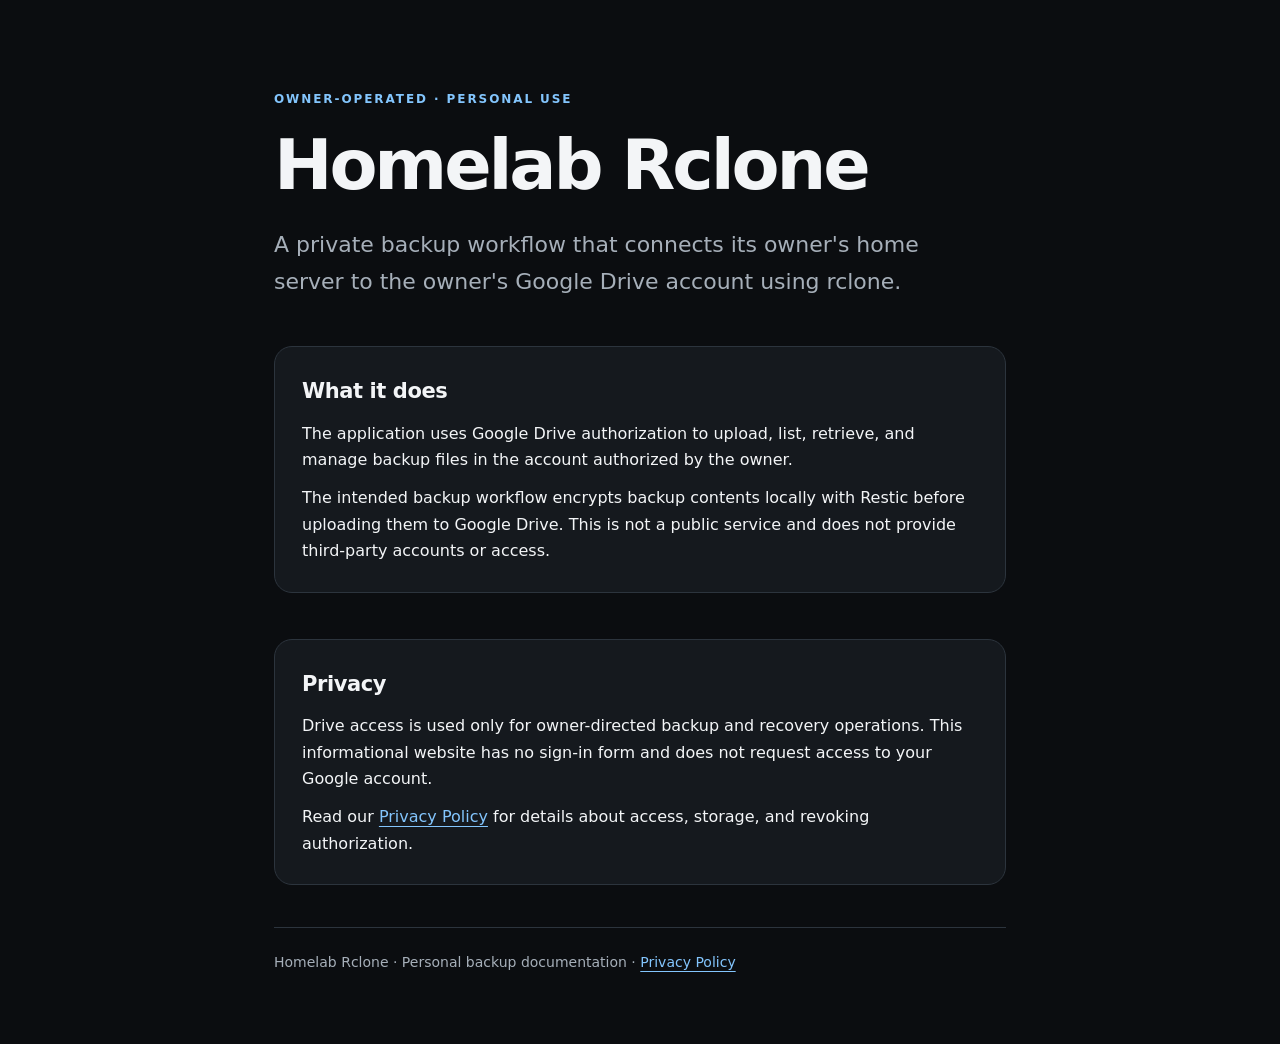
==== commit 74246fdf: "Add files via upload" ====
--- a/index.html
+++ b/index.html
@@ -1,2172 +1,42 @@
-<!doctype html>
-<html class="no-js alert__has-cookie" lang="en-US">
-<head><script src="//archive.org/includes/analytics.js?v=cf34f82" type="text/javascript"></script>
-<script type="text/javascript">window.addEventListener('DOMContentLoaded',function(){var v=archive_analytics.values;v.service='wb';v.server_name='wwwb-app219.us.archive.org';v.server_ms=452;archive_analytics.send_pageview({});});</script>
-<script type="text/javascript" src="/_static/js/bundle-playback.js?v=ViQoywbk" charset="utf-8"></script>
-<script type="text/javascript" src="/_static/js/wombat.js?v=txqj7nKC" charset="utf-8"></script>
-<script type="text/javascript">
-  __wm.init("https://web.archive.org/web");
-  __wm.wombat("https://www.whitehouse.gov/","20221206141337","https://web.archive.org/","web","/_static/",
-	      "1670336017");
-</script>
-<link rel="stylesheet" type="text/css" href="/_static/css/banner-styles.css?v=S1zqJCYt" />
-<link rel="stylesheet" type="text/css" href="/_static/css/iconochive.css?v=qtvMKcIJ" />
-<!-- End Wayback Rewrite JS Include -->
-
-	<meta charset="utf-8">
-	<meta name="google" content="notranslate">
-	<meta http-equiv="X-UA-Compatible" content="IE=edge"><script type="text/javascript">(window.NREUM||(NREUM={})).init={privacy:{cookies_enabled:false},ajax:{deny_list:["bam.nr-data.net"]}};(window.NREUM||(NREUM={})).loader_config={xpid:"VwUPVlJTCBAHVVVSBgcGUVY=",licenseKey:"NRJS-38cd91aea19ca6f246a",applicationID:"714016172"};/*! For license information please see nr-loader-full-1220.min.js.LICENSE.txt */
-!function(t,e){"object"==typeof exports&&"object"==typeof module?module.exports=e():"function"==typeof define&&define.amd?define([],e):"object"==typeof exports?exports.NRBA=e():t.NRBA=e()}(self,(function(){return function(){var t,e,n={9034:function(t,e,n){"use strict";var r=n(4168);e.Z=(0,r.ky)(16)},5973:function(t,e,n){"use strict";n.d(e,{I:function(){return r}});var r=0,i=navigator.userAgent.match(/Firefox[\/\s](\d+\.\d+)/);i&&(r=+i[1])},4280:function(t,e,n){"use strict";n.d(e,{H:function(){return i}});var r=document.createElement("div");r.innerHTML="\x3c!--[if lte IE 6]><div></div><![endif]--\x3e\x3c!--[if lte IE 7]><div></div><![endif]--\x3e\x3c!--[if lte IE 8]><div></div><![endif]--\x3e\x3c!--[if lte IE 9]><div></div><![endif]--\x3e";var i,o=r.getElementsByTagName("div").length;i=4===o?6:3===o?7:2===o?8:1===o?9:0},5955:function(t,e,n){"use strict";n.d(e,{I:function(){return r}});var r=function(t,e){var n=this;return t&&"object"==typeof t?e&&"object"==typeof e?(Object.assign(this,e),void Object.entries(t).forEach((function(t){var e=t[0],r=t[1];n[e]=r}))):console.error("setting a Configurable requires a model to set its initial properties"):console.error("setting a Configurable requires an object as input")}},441:function(t,e,n){"use strict";n.d(e,{C:function(){return c},L:function(){return u}});var r=n(1424),i=n(5955),o={beacon:r.ce.beacon,errorBeacon:r.ce.errorBeacon,licenseKey:void 0,applicationID:void 0,sa:void 0,queueTime:void 0,applicationTime:void 0,ttGuid:void 0,user:void 0,account:void 0,product:void 0,extra:void 0,jsAttributes:{},userAttributes:void 0,atts:void 0,transactionName:void 0,tNamePlain:void 0},a={};function c(t){if(!t)throw new Error("All info objects require an agent identifier!");if(!a[t])throw new Error("Info for "+t+" was never set");return a[t]}function u(t,e){if(!t)throw new Error("All info objects require an agent identifier!");a[t]=new i.I(e,o),(0,r.Qy)(t,a[t],"info")}},1476:function(t,e,n){"use strict";n.d(e,{Dg:function(){return u},Mt:function(){return s},P_:function(){return c}});var r=n(1424),i=n(5955),o={privacy:{cookies_enabled:!0},ajax:{deny_list:void 0,enabled:!0},distributed_tracing:{enabled:void 0,exclude_newrelic_header:void 0,cors_use_newrelic_header:void 0,cors_use_tracecontext_headers:void 0,allowed_origins:void 0},ssl:void 0,obfuscate:void 0,jserrors:{enabled:!0},metrics:{enabled:!0},page_action:{enabled:!0},page_view_event:{enabled:!0},page_view_timing:{enabled:!0},session_trace:{enabled:!0},spa:{enabled:!0}},a={};function c(t){if(!t)throw new Error("All configuration objects require an agent identifier!");if(!a[t])throw new Error("Configuration for "+t+" was never set");return a[t]}function u(t,e){if(!t)throw new Error("All configuration objects require an agent identifier!");a[t]=new i.I(e,o),(0,r.Qy)(t,a[t],"config")}function s(t,e){if(!t)throw new Error("All configuration objects require an agent identifier!");var n=c(t);if(n){for(var r=e.split("."),i=0;i<r.length-1;i++)if("object"!=typeof(n=n[r[i]]))return;n=n[r[r.length-1]]}return n}},2085:function(t,e,n){"use strict";n.d(e,{Y:function(){return r}});var r=(0,n(1424).mF)().o},1220:function(t,e,n){"use strict";n.d(e,{O:function(){return b},s:function(){return O}});var r={};n.r(r),n.d(r,{agent:function(){return a},match:function(){return f},version:function(){return c}});var i=n(4280),o=n(6959),a=null,c=null;if(navigator.userAgent){var u=navigator.userAgent,s=u.match(/Version\/(\S+)\s+Safari/);s&&-1===u.indexOf("Chrome")&&-1===u.indexOf("Chromium")&&(a="Safari",c=s[1])}function f(t,e){if(!a)return!1;if(t!==a)return!1;if(!e)return!0;if(!c)return!1;for(var n=c.split("."),r=e.split("."),i=0;i<r.length;i++)if(r[i]!==n[i])return!1;return!0}var d=n(5955),l=n(1424),p=n(4168),h=window.sessionStorage,v="NRBA_SESSION_ID";var g=n(1476),m=window.XMLHttpRequest,y=m&&m.prototype,w={};function b(t){if(!t)throw new Error("All runtime objects require an agent identifier!");if(!w[t])throw new Error("Runtime for "+t+" was never set");return w[t]}function O(t,e){if(!t)throw new Error("All runtime objects require an agent identifier!");var n,a;w[t]=new d.I(e,(n=t,{customTransaction:void 0,disabled:!1,features:{},maxBytes:6===i.H?2e3:3e4,offset:(0,o.yf)(),onerror:void 0,origin:""+window.location,ptid:void 0,releaseIds:{},sessionId:!0===(0,g.Mt)(n,"privacy.cookies_enabled")?(null===(a=h.getItem(v))&&(a=(0,p.ky)(16),h.setItem(v,a)),a):"0",xhrWrappable:m&&y&&y.addEventListener&&!/CriOS/.test(navigator.userAgent),userAgent:r})),(0,l.Qy)(t,w[t],"runtime")}},158:function(t,e,n){"use strict";n.d(e,{q:function(){return r}});var r=["1220","PROD"].filter((function(t){return t})).join(".")},3707:function(t,e,n){"use strict";n.d(e,{w:function(){return i}});var r={agentIdentifier:""},i=function(t){var e=this;if("object"!=typeof t)return console.error("shared context requires an object as input");this.sharedContext={},Object.assign(this.sharedContext,r),Object.entries(t).forEach((function(t){var n=t[0],i=t[1];Object.keys(r).includes(n)&&(e.sharedContext[n]=i)}))}},1776:function(t,e,n){"use strict";n.d(e,{ee:function(){return r}});var r,i=n(1424),o=n(4217),a=n(357),c="nr@context",u=(0,i.fP)();function s(){}function f(){return new s}function d(){(r.backlog.api||r.backlog.feature)&&(r.aborted=!0,r.backlog={})}u.ee?r=u.ee:(r=function t(e,n){var i={},u={},l={},p={on:g,addEventListener:g,removeEventListener:m,emit:v,get:w,listeners:y,context:h,buffer:b,abort:d,aborted:!1,isBuffering:O,debugId:n,backlog:e&&e.backlog?e.backlog:{}};return p;function h(t){return t&&t instanceof s?t:t?(0,o.X)(t,c,f):f()}function v(t,n,i,o,a){if(!1!==a&&(a=!0),!r.aborted||o){e&&a&&e.emit(t,n,i);for(var c=h(i),s=y(t),f=s.length,d=0;d<f;d++)s[d].apply(c,n);var l=x()[u[t]];return l&&l.push([p,t,n,c]),c}}function g(t,e){i[t]=y(t).concat(e)}function m(t,e){var n=i[t];if(n)for(var r=0;r<n.length;r++)n[r]===e&&n.splice(r,1)}function y(t){return i[t]||[]}function w(e){return l[e]=l[e]||t(p,e)}function b(t,e){var n=x();p.aborted||(0,a.D)(t,(function(t,r){e=e||"feature",u[r]=e,e in n||(n[e]=[])}))}function O(t){return!!x()[u[t]]}function x(){return p.backlog}}(void 0,"globalEE"),u.ee=r)},7361:function(t,e,n){"use strict";n.d(e,{E:function(){return r},p:function(){return i}});var r=n(1776).ee.get("handle");function i(t,e,n,i,o){o?(o.buffer([t],i),o.emit(t,e,n)):(r.buffer([t],i),r.emit(t,e,n))}},3350:function(t,e,n){"use strict";n.d(e,{X:function(){return o}});var r=n(7361);o.on=a;var i=o.handlers={};function o(t,e,n,o){a(o||r.E,i,t,e,n)}function a(t,e,n,i,o){o||(o="feature"),t||(t=r.E);var a=e[o]=e[o]||{};(a[n]=a[n]||[]).push([t,i])}},4408:function(t,e,n){"use strict";n.d(e,{m:function(){return o}});var r=!1;try{var i=Object.defineProperty({},"passive",{get:function(){r=!0}});window.addEventListener("testPassive",null,i),window.removeEventListener("testPassive",null,i)}catch(t){}function o(t){return r?{passive:!0,capture:!!t}:!!t}},4168:function(t,e,n){"use strict";function r(){var t=null,e=0,n=window.crypto||window.msCrypto;function r(){return t?15&t[e++]:16*Math.random()|0}n&&n.getRandomValues&&(t=n.getRandomValues(new Uint8Array(31)));for(var i,o="xxxxxxxx-xxxx-4xxx-yxxx-xxxxxxxxxxxx",a="",c=0;c<o.length;c++)a+="x"===(i=o[c])?r().toString(16):"y"===i?(i=3&r()|8).toString(16):i;return a}function i(){return a(16)}function o(){return a(32)}function a(t){var e=null,n=0,r=window.crypto||window.msCrypto;r&&r.getRandomValues&&Uint8Array&&(e=r.getRandomValues(new Uint8Array(31)));for(var i=[],o=0;o<t;o++)i.push(a().toString(16));return i.join("");function a(){return e?15&e[n++]:16*Math.random()|0}}n.d(e,{Ht:function(){return o},M:function(){return i},Rl:function(){return r},ky:function(){return a}})},6959:function(t,e,n){"use strict";n.d(e,{nb:function(){return u},os:function(){return s},yf:function(){return c},zO:function(){return a}});var r=n(2364),i=(new Date).getTime(),o=i;function a(){return r.G&&performance.now?Math.round(performance.now()):(i=Math.max((new Date).getTime(),i))-o}function c(){return i}function u(t){o=t}function s(){return o}},2364:function(t,e,n){"use strict";n.d(e,{G:function(){return r}});var r=void 0!==window.performance&&window.performance.timing&&void 0!==window.performance.timing.navigationStart},1793:function(t,e,n){"use strict";function r(t){var e,n=0;for(e=0;e<t.length;e++)n+=(e+1)*t.charCodeAt(e);return Math.abs(n)}n.d(e,{v:function(){return s},s:function(){return u}});var i=n(6972),o=n(5973),a=n(6959),c=n(2364),u=!0;function s(t){var e=function(){if(o.I&&o.I<9)return;if(c.G)return u=!1,window.performance.timing.navigationStart}()||function(){for(var t=document.cookie.split(" "),e=0;e<t.length;e++)if(0===t[e].indexOf("NREUM=")){for(var n,i,o,a,c=t[e].substring("NREUM=".length).split("&"),u=0;u<c.length;u++)0===c[u].indexOf("s=")?o=c[u].substring(2):0===c[u].indexOf("p=")?";"===(i=c[u].substring(2)).charAt(i.length-1)&&(i=i.substr(0,i.length-1)):0===c[u].indexOf("r=")&&";"===(n=c[u].substring(2)).charAt(n.length-1)&&(n=n.substr(0,n.length-1));if(n){var s=r(document.referrer);(a=s==n)||(a=r(document.location.href)==n&&s==i)}if(a&&o){if((new Date).getTime()-o>6e4)return;return o}}}();e&&((0,i.B)(t,"starttime",e),(0,a.nb)(e))}},6972:function(t,e,n){"use strict";n.d(e,{B:function(){return o},L:function(){return a}});var r=n(6959),i={};function o(t,e,n){void 0===n&&(n=(0,r.zO)()+(0,r.os)()),i[t]=i[t]||{},i[t][e]=n}function a(t,e,n,r){var o,a,c=t.sharedContext.agentIdentifier,u=null==(o=i[c])?void 0:o[n],s=null==(a=i[c])?void 0:a[r];void 0!==u&&void 0!==s&&t.store("measures",e,{value:s-u})}},7001:function(t,e,n){"use strict";n.d(e,{e:function(){return i}});var r={};function i(t){if(t in r)return r[t];if(0===(t||"").indexOf("data:"))return{protocol:"data"};var e=document.createElement("a"),n=window.location,i={};e.href=t,i.port=e.port;var o=e.href.split("://");!i.port&&o[1]&&(i.port=o[1].split("/")[0].split("@").pop().split(":")[1]),i.port&&"0"!==i.port||(i.port="https"===o[0]?"443":"80"),i.hostname=e.hostname||n.hostname,i.pathname=e.pathname,i.protocol=o[0],"/"!==i.pathname.charAt(0)&&(i.pathname="/"+i.pathname);var a=!e.protocol||":"===e.protocol||e.protocol===n.protocol,c=e.hostname===document.domain&&e.port===n.port;return i.sameOrigin=a&&(!e.hostname||c),"/"===i.pathname&&(r[t]=i),i}},7299:function(t,e,n){"use strict";n.d(e,{T:function(){return a}});var r=window,i=r;function o(){return i}var a={isFileProtocol:function(){var t=o(),e=!(!t.location||!t.location.protocol||"file:"!==t.location.protocol);e&&(a.supportabilityMetricSent=!0);return e},supportabilityMetricSent:!1}},847:function(t,e,n){"use strict";n.d(e,{K:function(){return a}});var r=n(1220),i=n(1476),o=["ajax","jserrors","metrics","page_action","page_view_event","page_view_timing","session_trace","spa"];function a(t){var e={};return o.forEach((function(n){e[n]=function(t,e){return!0!==(0,r.O)(e).disabled&&!1!==(0,i.Mt)(e,t+".enabled")}(n,t)})),e}},5023:function(t,e,n){"use strict";n.d(e,{W:function(){return i}});var r=n(1776),i=function(t,e,n){void 0===n&&(n=[]),this.agentIdentifier=t,this.aggregator=e,this.ee=r.ee.get(t),this.externalFeatures=n}},4217:function(t,e,n){"use strict";n.d(e,{X:function(){return i}});var r=Object.prototype.hasOwnProperty;function i(t,e,n){if(r.call(t,e))return t[e];var i=n();if(Object.defineProperty&&Object.keys)try{return Object.defineProperty(t,e,{value:i,writable:!0,enumerable:!1}),i}catch(t){}return t[e]=i,i}},357:function(t,e,n){"use strict";n.d(e,{D:function(){return i}});var r=Object.prototype.hasOwnProperty;function i(t,e){var n=[],i="",o=0;for(i in t)r.call(t,i)&&(n[o]=e(i,t[i]),o+=1);return n}},603:function(t,e,n){"use strict";n.d(e,{$c:function(){return s},Ng:function(){return f},RR:function(){return u}});var r=n(1476),i=n(3707),o=n(7299);function a(t,e){return a=Object.setPrototypeOf?Object.setPrototypeOf.bind():function(t,e){return t.__proto__=e,t},a(t,e)}var c={regex:/^file:\/\/(.*)/,replacement:"file://OBFUSCATED"},u=function(t){var e,n;function r(e){return t.call(this,e)||this}n=t,(e=r).prototype=Object.create(n.prototype),e.prototype.constructor=e,a(e,n);var i=r.prototype;return i.shouldObfuscate=function(){return s(this.sharedContext.agentIdentifier).length>0},i.obfuscateString=function(t){if(!t||"string"!=typeof t)return t;for(var e=s(this.sharedContext.agentIdentifier),n=t,r=0;r<e.length;r++){var i=e[r].regex,o=e[r].replacement||"*";n=n.replace(i,o)}return n},r}(i.w);function s(t){var e=[],n=(0,r.Mt)(t,"obfuscate")||[];return e=e.concat(n),o.T.isFileProtocol()&&e.push(c),e}function f(t){for(var e=!1,n=!1,r=0;r<t.length;r++){"regex"in t[r]?"string"!=typeof t[r].regex&&t[r].regex.constructor!==RegExp&&(console&&console.warn&&console.warn('An obfuscation replacement rule contains a "regex" value with an invalid type (must be a string or RegExp)'),n=!0):(console&&console.warn&&console.warn('An obfuscation replacement rule was detected missing a "regex" value.'),n=!0);var i=t[r].replacement;i&&"string"!=typeof i&&(console&&console.warn&&console.warn('An obfuscation replacement rule contains a "replacement" value with an invalid type (must be a string)'),e=!0)}return!e&&!n}},1424:function(t,e,n){"use strict";n.d(e,{EZ:function(){return u},Qy:function(){return c},ce:function(){return i},fP:function(){return o},gG:function(){return s},mF:function(){return a}});var r=n(6959),i={beacon:"bam.nr-data.net",errorBeacon:"bam.nr-data.net"};function o(){return window.NREUM||(window.NREUM={}),void 0===window.newrelic&&(window.newrelic=window.NREUM),window.NREUM}function a(){var t=o();if(!t.o){var e=window,n=e.XMLHttpRequest;t.o={ST:setTimeout,SI:e.setImmediate,CT:clearTimeout,XHR:n,REQ:e.Request,EV:e.Event,PR:e.Promise,MO:e.MutationObserver,FETCH:e.fetch}}return t}function c(t,e,n){var i,a,c=o(),u=c.initializedAgents||{},s=u[t]||{};return Object.keys(s).length||(s.initializedAt={ms:(0,r.zO)(),date:new Date}),c.initializedAgents=Object.assign({},u,((a={})[t]=Object.assign({},s,((i={})[n]=e,i)),a)),c}function u(t,e){o()[t]=e}function s(){var t,e;return t=o(),e=t.info||{},t.info=Object.assign({beacon:i.beacon,errorBeacon:i.errorBeacon},e),function(){var t=o(),e=t.init||{};t.init=Object.assign({},e)}(),a(),function(){var t=o(),e=t.loader_config||{};t.loader_config=Object.assign({},e)}(),o()}},5098:function(t,e,n){"use strict";function r(){return"PerformanceObserver"in window&&"function"==typeof window.PerformanceObserver}n.d(e,{W:function(){return r}})},8539:function(t){t.exports=function(t,e,n){e||(e=0),void 0===n&&(n=t?t.length:0);for(var r=-1,i=n-e||0,o=Array(i<0?0:i);++r<i;)o[r]=t[e+r];return o}},8118:function(t){t.exports=function(t,e,n){e||(e=0),void 0===n&&(n=t?t.length:0);for(var r=-1,i=n-e||0,o=Array(i<0?0:i);++r<i;)o[r]=t[e+r];return o}}},r={};function i(t){var e=r[t];if(void 0!==e)return e.exports;var o=r[t]={exports:{}};return n[t](o,o.exports,i),o.exports}i.m=n,i.n=function(t){var e=t&&t.__esModule?function(){return t.default}:function(){return t};return i.d(e,{a:e}),e},i.d=function(t,e){for(var n in e)i.o(e,n)&&!i.o(t,n)&&Object.defineProperty(t,n,{enumerable:!0,get:e[n]})},i.f={},i.e=function(t){return Promise.all(Object.keys(i.f).reduce((function(e,n){return i.f[n](t,e),e}),[]))},i.u=function(t){return t+"."+i.h().slice(0,8)+"-1220.js"},i.h=function(){return"2d6a2503b7f18a5b77dd"},i.o=function(t,e){return Object.prototype.hasOwnProperty.call(t,e)},t={},e="NRBA:",i.l=function(n,r,o,a){if(t[n])t[n].push(r);else{var c,u;if(void 0!==o)for(var s=document.getElementsByTagName("script"),f=0;f<s.length;f++){var d=s[f];if(d.getAttribute("src")==n||d.getAttribute("data-webpack")==e+o){c=d;break}}c||(u=!0,(c=document.createElement("script")).charset="utf-8",c.timeout=120,i.nc&&c.setAttribute("nonce",i.nc),c.setAttribute("data-webpack",e+o),c.src=n),t[n]=[r];var l=function(e,r){c.onerror=c.onload=null,clearTimeout(p);var i=t[n];if(delete t[n],c.parentNode&&c.parentNode.removeChild(c),i&&i.forEach((function(t){return t(r)})),e)return e(r)},p=setTimeout(l.bind(null,void 0,{type:"timeout",target:c}),12e4);c.onerror=l.bind(null,c.onerror),c.onload=l.bind(null,c.onload),u&&document.head.appendChild(c)}},i.r=function(t){"undefined"!=typeof Symbol&&Symbol.toStringTag&&Object.defineProperty(t,Symbol.toStringTag,{value:"Module"}),Object.defineProperty(t,"__esModule",{value:!0})},i.p="https://web.archive.org/web/20221206141337/https://js-agent.newrelic.com/",function(){var t={908:0,172:0};i.f.j=function(e,n){var r=i.o(t,e)?t[e]:void 0;if(0!==r)if(r)n.push(r[2]);else{var o=new Promise((function(n,i){r=t[e]=[n,i]}));n.push(r[2]=o);var a=i.p+i.u(e),c=new Error;i.l(a,(function(n){if(i.o(t,e)&&(0!==(r=t[e])&&(t[e]=void 0),r)){var o=n&&("load"===n.type?"missing":n.type),a=n&&n.target&&n.target.src;c.message="Loading chunk "+e+" failed.\n("+o+": "+a+")",c.name="ChunkLoadError",c.type=o,c.request=a,r[1](c)}}),"chunk-"+e,e)}};var e=function(e,n){var r,o,a=n[0],c=n[1],u=n[2],s=0;if(a.some((function(e){return 0!==t[e]}))){for(r in c)i.o(c,r)&&(i.m[r]=c[r]);if(u)u(i)}for(e&&e(n);s<a.length;s++)o=a[s],i.o(t,o)&&t[o]&&t[o][0](),t[o]=0},n=self.webpackChunkNRBA=self.webpackChunkNRBA||[];n.forEach(e.bind(null,0)),n.push=e.bind(null,n.push.bind(n))}();var o={};return function(){"use strict";i.r(o);var t=i(9034),e=i(4408),n=window,r=n.document;function a(t){"complete"===r.readyState&&t()}function c(t){a(t),r.addEventListener?n.addEventListener("load",t,(0,e.m)(!1)):n.attachEvent("onload",t)}function u(t){a(t),r.addEventListener?r.addEventListener("DOMContentLoaded",t,(0,e.m)(!1)):r.attachEvent("onreadystatechange",a)}var s=i(1776);function f(){f=function(){return t};var t={},e=Object.prototype,n=e.hasOwnProperty,r="function"==typeof Symbol?Symbol:{},i=r.iterator||"@@iterator",o=r.asyncIterator||"@@asyncIterator",a=r.toStringTag||"@@toStringTag";function c(t,e,n){return Object.defineProperty(t,e,{value:n,enumerable:!0,configurable:!0,writable:!0}),t[e]}try{c({},"")}catch(t){c=function(t,e,n){return t[e]=n}}function u(t,e,n,r){var i=e&&e.prototype instanceof l?e:l,o=Object.create(i.prototype),a=new j(r||[]);return o._invoke=function(t,e,n){var r="suspendedStart";return function(i,o){if("executing"===r)throw new Error("Generator is already running");if("completed"===r){if("throw"===i)throw o;return P()}for(n.method=i,n.arg=o;;){var a=n.delegate;if(a){var c=O(a,n);if(c){if(c===d)continue;return c}}if("next"===n.method)n.sent=n._sent=n.arg;else if("throw"===n.method){if("suspendedStart"===r)throw r="completed",n.arg;n.dispatchException(n.arg)}else"return"===n.method&&n.abrupt("return",n.arg);r="executing";var u=s(t,e,n);if("normal"===u.type){if(r=n.done?"completed":"suspendedYield",u.arg===d)continue;return{value:u.arg,done:n.done}}"throw"===u.type&&(r="completed",n.method="throw",n.arg=u.arg)}}}(t,n,a),o}function s(t,e,n){try{return{type:"normal",arg:t.call(e,n)}}catch(t){return{type:"throw",arg:t}}}t.wrap=u;var d={};function l(){}function p(){}function h(){}var v={};c(v,i,(function(){return this}));var g=Object.getPrototypeOf,m=g&&g(g(_([])));m&&m!==e&&n.call(m,i)&&(v=m);var y=h.prototype=l.prototype=Object.create(v);function w(t){["next","throw","return"].forEach((function(e){c(t,e,(function(t){return this._invoke(e,t)}))}))}function b(t,e){function r(i,o,a,c){var u=s(t[i],t,o);if("throw"!==u.type){var f=u.arg,d=f.value;return d&&"object"==typeof d&&n.call(d,"__await")?e.resolve(d.__await).then((function(t){r("next",t,a,c)}),(function(t){r("throw",t,a,c)})):e.resolve(d).then((function(t){f.value=t,a(f)}),(function(t){return r("throw",t,a,c)}))}c(u.arg)}var i;this._invoke=function(t,n){function o(){return new e((function(e,i){r(t,n,e,i)}))}return i=i?i.then(o,o):o()}}function O(t,e){var n=t.iterator[e.method];if(void 0===n){if(e.delegate=null,"throw"===e.method){if(t.iterator.return&&(e.method="return",e.arg=void 0,O(t,e),"throw"===e.method))return d;e.method="throw",e.arg=new TypeError("The iterator does not provide a 'throw' method")}return d}var r=s(n,t.iterator,e.arg);if("throw"===r.type)return e.method="throw",e.arg=r.arg,e.delegate=null,d;var i=r.arg;return i?i.done?(e[t.resultName]=i.value,e.next=t.nextLoc,"return"!==e.method&&(e.method="next",e.arg=void 0),e.delegate=null,d):i:(e.method="throw",e.arg=new TypeError("iterator result is not an object"),e.delegate=null,d)}function x(t){var e={tryLoc:t[0]};1 in t&&(e.catchLoc=t[1]),2 in t&&(e.finallyLoc=t[2],e.afterLoc=t[3]),this.tryEntries.push(e)}function E(t){var e=t.completion||{};e.type="normal",delete e.arg,t.completion=e}function j(t){this.tryEntries=[{tryLoc:"root"}],t.forEach(x,this),this.reset(!0)}function _(t){if(t){var e=t[i];if(e)return e.call(t);if("function"==typeof t.next)return t;if(!isNaN(t.length)){var r=-1,o=function e(){for(;++r<t.length;)if(n.call(t,r))return e.value=t[r],e.done=!1,e;return e.value=void 0,e.done=!0,e};return o.next=o}}return{next:P}}function P(){return{value:void 0,done:!0}}return p.prototype=h,c(y,"constructor",h),c(h,"constructor",p),p.displayName=c(h,a,"GeneratorFunction"),t.isGeneratorFunction=function(t){var e="function"==typeof t&&t.constructor;return!!e&&(e===p||"GeneratorFunction"===(e.displayName||e.name))},t.mark=function(t){return Object.setPrototypeOf?Object.setPrototypeOf(t,h):(t.__proto__=h,c(t,a,"GeneratorFunction")),t.prototype=Object.create(y),t},t.awrap=function(t){return{__await:t}},w(b.prototype),c(b.prototype,o,(function(){return this})),t.AsyncIterator=b,t.async=function(e,n,r,i,o){void 0===o&&(o=Promise);var a=new b(u(e,n,r,i),o);return t.isGeneratorFunction(n)?a:a.next().then((function(t){return t.done?t.value:a.next()}))},w(y),c(y,a,"Generator"),c(y,i,(function(){return this})),c(y,"toString",(function(){return"[object Generator]"})),t.keys=function(t){var e=[];for(var n in t)e.push(n);return e.reverse(),function n(){for(;e.length;){var r=e.pop();if(r in t)return n.value=r,n.done=!1,n}return n.done=!0,n}},t.values=_,j.prototype={constructor:j,reset:function(t){if(this.prev=0,this.next=0,this.sent=this._sent=void 0,this.done=!1,this.delegate=null,this.method="next",this.arg=void 0,this.tryEntries.forEach(E),!t)for(var e in this)"t"===e.charAt(0)&&n.call(this,e)&&!isNaN(+e.slice(1))&&(this[e]=void 0)},stop:function(){this.done=!0;var t=this.tryEntries[0].completion;if("throw"===t.type)throw t.arg;return this.rval},dispatchException:function(t){if(this.done)throw t;var e=this;function r(n,r){return a.type="throw",a.arg=t,e.next=n,r&&(e.method="next",e.arg=void 0),!!r}for(var i=this.tryEntries.length-1;i>=0;--i){var o=this.tryEntries[i],a=o.completion;if("root"===o.tryLoc)return r("end");if(o.tryLoc<=this.prev){var c=n.call(o,"catchLoc"),u=n.call(o,"finallyLoc");if(c&&u){if(this.prev<o.catchLoc)return r(o.catchLoc,!0);if(this.prev<o.finallyLoc)return r(o.finallyLoc)}else if(c){if(this.prev<o.catchLoc)return r(o.catchLoc,!0)}else{if(!u)throw new Error("try statement without catch or finally");if(this.prev<o.finallyLoc)return r(o.finallyLoc)}}}},abrupt:function(t,e){for(var r=this.tryEntries.length-1;r>=0;--r){var i=this.tryEntries[r];if(i.tryLoc<=this.prev&&n.call(i,"finallyLoc")&&this.prev<i.finallyLoc){var o=i;break}}o&&("break"===t||"continue"===t)&&o.tryLoc<=e&&e<=o.finallyLoc&&(o=null);var a=o?o.completion:{};return a.type=t,a.arg=e,o?(this.method="next",this.next=o.finallyLoc,d):this.complete(a)},complete:function(t,e){if("throw"===t.type)throw t.arg;return"break"===t.type||"continue"===t.type?this.next=t.arg:"return"===t.type?(this.rval=this.arg=t.arg,this.method="return",this.next="end"):"normal"===t.type&&e&&(this.next=e),d},finish:function(t){for(var e=this.tryEntries.length-1;e>=0;--e){var n=this.tryEntries[e];if(n.finallyLoc===t)return this.complete(n.completion,n.afterLoc),E(n),d}},catch:function(t){for(var e=this.tryEntries.length-1;e>=0;--e){var n=this.tryEntries[e];if(n.tryLoc===t){var r=n.completion;if("throw"===r.type){var i=r.arg;E(n)}return i}}throw new Error("illegal catch attempt")},delegateYield:function(t,e,n){return this.delegate={iterator:_(t),resultName:e,nextLoc:n},"next"===this.method&&(this.arg=void 0),d}},t}function d(t,e,n,r,i,o,a){try{var c=t[o](a),u=c.value}catch(t){return void n(t)}c.done?e(u):Promise.resolve(u).then(r,i)}var l=0;function p(t){var e;(e=f().mark((function e(){var n,r;return f().wrap((function(e){for(;;)switch(e.prev=e.next){case 0:if(!l++){e.next=2;break}return e.abrupt("return");case 2:return e.prev=2,e.next=5,i.e(552).then(i.bind(i,5552));case 5:return n=e.sent,r=n.aggregator,e.next=9,r(t);case 9:e.next=15;break;case 11:e.prev=11,e.t0=e.catch(2),console.error("Failed to successfully load all aggregators. Aborting...\n",e.t0),s.ee.abort();case 15:case"end":return e.stop()}}),e,null,[[2,11]])})),function(){var t=this,n=arguments;return new Promise((function(r,i){var o=e.apply(t,n);function a(t){d(o,r,i,a,c,"next",t)}function c(t){d(o,r,i,a,c,"throw",t)}a(void 0)}))})()}var h=i(8539),v=i.n(h),g=i(1424),m=i(1220),y=i(441),w=i(7361),b=i(357),O=i(6959);var x=i(1476),E=i(5955),j={accountID:void 0,trustKey:void 0,agentID:void 0,licenseKey:void 0,applicationID:void 0,xpid:void 0},_={};function P(t){if(!t)throw new Error("All loader-config objects require an agent identifier!");if(!_[t])throw new Error("LoaderConfig for "+t+" was never set");return _[t]}var T=!1;var S=i(6972),L=i(1793),C=i(5023);function I(t,e){return I=Object.setPrototypeOf?Object.setPrototypeOf.bind():function(t,e){return t.__proto__=e,t},I(t,e)}var A,R,k,H=function(t){var e,n;function r(e){var n;return n=t.call(this,e)||this,(0,L.v)(e),(0,S.B)(e,"firstbyte",(0,O.yf)()),c((function(){return n.measureWindowLoaded()})),u((function(){return n.measureDomContentLoaded()})),n}n=t,(e=r).prototype=Object.create(n.prototype),e.prototype.constructor=e,I(e,n);var i=r.prototype;return i.measureWindowLoaded=function(){var t=(0,O.zO)();(0,S.B)(this.agentIdentifier,"onload",t+(0,O.os)()),(0,w.p)("timing",["load",t],void 0,void 0,this.ee)},i.measureDomContentLoaded=function(){(0,S.B)(this.agentIdentifier,"domContent",(0,O.zO)()+(0,O.os)())},r}(C.W);void 0!==document.hidden?(A="hidden",R="visibilitychange",k="visibilityState"):void 0!==document.msHidden?(A="msHidden",R="msvisibilitychange"):void 0!==document.webkitHidden&&(A="webkitHidden",R="webkitvisibilitychange",k="webkitVisibilityState");var z=i(2085);function N(t,e){return N=Object.setPrototypeOf?Object.setPrototypeOf.bind():function(t,e){return t.__proto__=e,t},N(t,e)}var M=function(t){var n,r;function i(n){var r,i;if((r=t.call(this,n)||this).pageHiddenTime="hidden"===document.visibilityState?-1:1/0,r.performanceObserver,r.lcpPerformanceObserver,r.clsPerformanceObserver,r.fiRecorded=!1,!r.isEnabled())return function(t){if(void 0===t)throw new ReferenceError("this hasn't been initialised - super() hasn't been called");return t}(r);if("PerformanceObserver"in window&&"function"==typeof window.PerformanceObserver){r.performanceObserver=new PerformanceObserver((function(){var t;return(t=r).perfObserver.apply(t,arguments)}));try{r.performanceObserver.observe({entryTypes:["paint"]})}catch(t){}r.lcpPerformanceObserver=new PerformanceObserver((function(){var t;return(t=r).lcpObserver.apply(t,arguments)}));try{r.lcpPerformanceObserver.observe({entryTypes:["largest-contentful-paint"]})}catch(t){}r.clsPerformanceObserver=new PerformanceObserver((function(){var t;return(t=r).clsObserver.apply(t,arguments)}));try{r.clsPerformanceObserver.observe({type:"layout-shift",buffered:!0})}catch(t){}}if("addEventListener"in document){r.fiRecorded=!1;["click","keydown","mousedown","pointerdown","touchstart"].forEach((function(t){document.addEventListener(t,(function(){var t;return(t=r).captureInteraction.apply(t,arguments)}),(0,e.m)(!1))}))}return i=function(){var t;return(t=r).captureVisibilityChange.apply(t,arguments)},"addEventListener"in document&&R&&document.addEventListener(R,(function(){k&&document[k]?i(document[k]):document[A]?i("hidden"):i("visible")}),(0,e.m)(!1)),r}r=t,(n=i).prototype=Object.create(r.prototype),n.prototype.constructor=n,N(n,r);var o=i.prototype;return o.isEnabled=function(){return!1!==(0,x.Mt)(this.agentIdentifier,"page_view_timing.enabled")},o.perfObserver=function(t,e){var n=this;t.getEntries().forEach((function(t){"first-paint"===t.name?(0,w.p)("timing",["fp",Math.floor(t.startTime)],void 0,void 0,n.ee):"first-contentful-paint"===t.name&&(0,w.p)("timing",["fcp",Math.floor(t.startTime)],void 0,void 0,n.ee)}))},o.lcpObserver=function(t,e){var n=t.getEntries();if(n.length>0){var r=n[n.length-1];if(this.pageHiddenTime<r.startTime)return;var i=[r],o=this.addConnectionAttributes({});o&&i.push(o),(0,w.p)("lcp",i,void 0,void 0,this.ee)}},o.clsObserver=function(t){var e=this;t.getEntries().forEach((function(t){t.hadRecentInput||(0,w.p)("cls",[t],void 0,void 0,e.ee)}))},o.addConnectionAttributes=function(t){var e=navigator.connection||navigator.mozConnection||navigator.webkitConnection;if(e)return e.type&&(t["net-type"]=e.type),e.effectiveType&&(t["net-etype"]=e.effectiveType),e.rtt&&(t["net-rtt"]=e.rtt),e.downlink&&(t["net-dlink"]=e.downlink),t},o.captureInteraction=function(t){if(t instanceof z.Y.EV&&!this.fiRecorded){var e=Math.round(t.timeStamp),n={type:t.type};this.addConnectionAttributes(n),e<=(0,O.zO)()?n.fid=(0,O.zO)()-e:e>(0,O.os)()&&e<=Date.now()?(e-=(0,O.os)(),n.fid=(0,O.zO)()-e):e=(0,O.zO)(),this.fiRecorded=!0,(0,w.p)("timing",["fi",e,n],void 0,void 0,this.ee)}},o.captureVisibilityChange=function(t){"hidden"===t&&(this.pageHiddenTime=(0,O.zO)(),(0,w.p)("pageHide",[this.pageHiddenTime],void 0,void 0,this.ee))},i}(C.W),q=i(3350),D="React",B="Angular",F="AngularJS",G="Backbone",U="Ember",X="Vue",Z="Meteor",V="Zepto",W="Jquery";function Y(){var t=[];try{(function(){try{if(window.React||window.ReactDOM||window.ReactRedux)return!0;if(document.querySelector("[data-reactroot], [data-reactid]"))return!0;for(var t=document.querySelectorAll("body > div"),e=0;e<t.length;e++)if(Object.keys(t[e]).indexOf("_reactRootContainer")>=0)return!0;return!1}catch(t){return!1}})()&&t.push(D),function(){try{return!!window.angular||(!!document.querySelector(".ng-binding, [ng-app], [data-ng-app], [ng-controller], [data-ng-controller], [ng-repeat], [data-ng-repeat]")||!!document.querySelector('script[src*="angular.js"], script[src*="angular.min.js"]'))}catch(t){return!1}}()&&t.push(F),function(){try{return!!(window.hasOwnProperty("ng")&&window.ng.hasOwnProperty("coreTokens")&&window.ng.coreTokens.hasOwnProperty("NgZone"))||!!document.querySelectorAll("[ng-version]").length}catch(t){return!1}}()&&t.push(B),window.Backbone&&t.push(G),window.Ember&&t.push(U),window.Vue&&t.push(X),window.Meteor&&t.push(Z),window.Zepto&&t.push(V),window.jQuery&&t.push(W)}catch(t){}return t}var Q=i(7299),K=i(603),J=i(158);function $(t,e){return $=Object.setPrototypeOf?Object.setPrototypeOf.bind():function(t,e){return t.__proto__=e,t},$(t,e)}var tt=function(t){var e,n;function r(e){var n;return(n=t.call(this,e)||this).singleChecks(),(0,q.X)("record-supportability",(function(){var t;return(t=n).recordSupportability.apply(t,arguments)}),void 0,n.ee),(0,q.X)("record-custom",(function(){var t;return(t=n).recordCustom.apply(t,arguments)}),void 0,n.ee),n}n=t,(e=r).prototype=Object.create(n.prototype),e.prototype.constructor=e,$(e,n);var i=r.prototype;return i.recordSupportability=function(t,e){var n=["sm",t,{name:t},e];return(0,w.p)("storeMetric",n,null,void 0,this.ee),n},i.recordCustom=function(t,e){var n=["cm",t,{name:t},e];return(0,w.p)("storeEventMetrics",n,null,void 0,this.ee),n},i.singleChecks=function(){var t=this;this.recordSupportability("Generic/Version/"+J.q+"/Detected"),u((function(){Y().forEach((function(e){t.recordSupportability("Framework/"+e+"/Detected")}))})),Q.T.isFileProtocol()&&(this.recordSupportability("Generic/FileProtocol/Detected"),Q.T.supportabilityMetricSent=!0);var e=(0,K.$c)(this.agentIdentifier);e.length>0&&this.recordSupportability("Generic/Obfuscate/Detected"),e.length>0&&!(0,K.Ng)(e)&&this.recordSupportability("Generic/Obfuscate/Invalid")},r}(C.W),et=i(4217),nt=i(8118),rt=i.n(nt),it=window,ot="fetch-",at="fetch-body-",ct=["arrayBuffer","blob","json","text","formData"],ut=it.Request,st=it.Response,ft="prototype",dt="nr@context",lt={};function pt(t){var e=function(t){return(t||s.ee).get("fetch")}(t);if(!(ut&&st&&window.fetch))return e;if(lt[e.debugId])return e;function n(t,n,r){var i=t[n];"function"==typeof i&&(t[n]=function(){var t,n=rt()(arguments),o={};e.emit(r+"before-start",[n],o),o[dt]&&o[dt].dt&&(t=o[dt].dt);var a=i.apply(this,n);return e.emit(r+"start",[n,t],a),a.then((function(t){return e.emit(r+"end",[null,t],a),t}),(function(t){throw e.emit(r+"end",[t],a),t}))})}return lt[e.debugId]=!0,(0,b.D)(ct,(function(t,e){n(ut[ft],e,at),n(st[ft],e,at)})),n(it,"fetch",ot),e.on("fetch-end",(function(t,n){var r=this;if(n){var i=n.headers.get("content-length");null!==i&&(r.rxSize=i),e.emit("fetch-done",[null,n],r)}else e.emit("fetch-done",[t],r)})),e}var ht="nr@original",vt=Object.prototype.hasOwnProperty,gt=!1;function mt(t,e){return t||(t=s.ee),n.inPlace=function(t,e,r,i,o){r||(r="");var a,c,u,s="-"===r.charAt(0);for(u=0;u<e.length;u++)c=e[u],bt(a=t[c])||(t[c]=n(a,s?c+r:r,i,c,o))},n.flag=ht,n;function n(e,n,i,o,a){return bt(e)?e:(n||(n=""),c[ht]=e,wt(e,c,t),c);function c(){var c,u,s,f;try{u=this,c=rt()(arguments),s="function"==typeof i?i(c,u):i||{}}catch(e){yt([e,"",[c,u,o],s],t)}r(n+"start",[c,u,o],s,a);try{return f=e.apply(u,c)}catch(t){throw r(n+"err",[c,u,t],s,a),t}finally{r(n+"end",[c,u,f],s,a)}}}function r(n,r,i,o){if(!gt||e){var a=gt;gt=!0;try{t.emit(n,r,i,e,o)}catch(e){yt([e,n,r,i],t)}gt=a}}}function yt(t,e){e||(e=s.ee);try{e.emit("internal-error",t)}catch(t){}}function wt(t,e,n){if(Object.defineProperty&&Object.keys)try{return Object.keys(t).forEach((function(n){Object.defineProperty(e,n,{get:function(){return t[n]},set:function(e){return t[n]=e,e}})})),e}catch(t){yt([t],n)}for(var r in t)vt.call(t,r)&&(e[r]=t[r]);return e}function bt(t){return!(t&&t instanceof Function&&t.apply&&!t[ht])}var Ot={};function xt(t){var e=function(t){return(t||s.ee).get("timer")}(t);if(Ot[e.debugId])return e;Ot[e.debugId]=!0;var n=mt(e),r="setTimeout",i="setInterval",o="clearTimeout",a="-start";return n.inPlace(window,[r,"setImmediate"],"setTimeout-"),n.inPlace(window,[i],"setInterval-"),n.inPlace(window,[o,"clearImmediate"],"clearTimeout-"),e.on(i+a,(function(t,e,r){t[0]=n(t[0],"fn-",null,r)})),e.on(r+a,(function(t,e,r){this.method=r,this.timerDuration=isNaN(t[1])?0:+t[1],t[0]=n(t[0],"fn-",this,r)})),e}var Et={};function jt(t){var e=function(t){return(t||s.ee).get("raf")}(t);if(Et[e.debugId])return e;Et[e.debugId]=!0;var n=mt(e);return n.inPlace(window,["requestAnimationFrame","mozRequestAnimationFrame","webkitRequestAnimationFrame","msRequestAnimationFrame"],"raf-"),e.on("raf-start",(function(t){t[0]=n(t[0],"fn-")})),e}var _t={};function Pt(t){var e=function(t){return(t||s.ee).get("history")}(t);if(_t[e.debugId])return e;_t[e.debugId]=!0;var n=mt(e),r=window.history&&window.history.constructor&&window.history.constructor.prototype,i=window.history;return r&&r.pushState&&r.replaceState&&(i=r),n.inPlace(i,["pushState","replaceState"],"-"),e}var Tt={};function St(t){var e=function(t){return(t||s.ee).get("events")}(t);if(Tt[e.debugId])return e;Tt[e.debugId]=!0;var n=mt(e,!0),r=XMLHttpRequest,i="addEventListener",o="removeEventListener";function a(t){for(var e=t;e&&!e.hasOwnProperty(i);)e=Object.getPrototypeOf(e);e&&c(e)}function c(t){n.inPlace(t,[i,o],"-",u)}function u(t,e){return t[1]}return"getPrototypeOf"in Object?(a(document),a(window),a(r.prototype)):r.prototype.hasOwnProperty(i)&&(c(window),c(r.prototype)),e.on("addEventListener-start",(function(t,e){var r=t[1];if(null!==r&&("function"==typeof r||"object"==typeof r)){var i=(0,et.X)(r,"nr@wrapped",(function(){var t={object:function(){if("function"!=typeof r.handleEvent)return;return r.handleEvent.apply(r,arguments)},function:r}[typeof r];return t?n(t,"fn-",null,t.name||"anonymous"):r}));this.wrapped=t[1]=i}})),e.on("removeEventListener-start",(function(t){t[1]=this.wrapped||t[1]})),e}var Lt={};function Ct(t){var n=t||s.ee,r=function(t){return(t||s.ee).get("xhr")}(n);if(Lt[r.debugId])return r;Lt[r.debugId]=!0,St(n);var i=mt(r),o=z.Y.XHR,a=z.Y.MO,c=z.Y.PR,u=z.Y.SI,f="readystatechange",d=["onload","onerror","onabort","onloadstart","onloadend","onprogress","ontimeout"],l=[],p=window.XMLHttpRequest.listeners,h=window.XMLHttpRequest=function(t){var n=new o(t);function i(){try{r.emit("new-xhr",[n],n),n.addEventListener(f,g,(0,e.m)(!1))}catch(t){console.error(t);try{r.emit("internal-error",[t])}catch(t){}}}return this.listeners=p?[].concat(p,[i]):[i],this.listeners.forEach((function(t){return t()})),n};function v(t,e){i.inPlace(e,["onreadystatechange"],"fn-",O)}function g(){var t=this,e=r.context(t);t.readyState>3&&!e.resolved&&(e.resolved=!0,r.emit("xhr-resolved",[],t)),i.inPlace(t,d,"fn-",O)}if(function(t,e){for(var n in t)e[n]=t[n]}(o,h),h.prototype=o.prototype,i.inPlace(h.prototype,["open","send"],"-xhr-",O),r.on("send-xhr-start",(function(t,e){v(t,e),function(t){l.push(t),a&&(m?m.then(b):u?u(b):(y=-y,w.data=y))}(e)})),r.on("open-xhr-start",v),a){var m=c&&c.resolve();if(!u&&!c){var y=1,w=document.createTextNode(y);new a(b).observe(w,{characterData:!0})}}else n.on("fn-end",(function(t){t[0]&&t[0].type===f||b()}));function b(){for(var t=0;t<l.length;t++)v(0,l[t]);l.length&&(l=[])}function O(t,e){return e}return r}function It(t){return St(t)}function At(t){return jt(t)}function Rt(t){return xt(t)}function kt(t){return Ct(t)}function Ht(t,e){return Ht=Object.setPrototypeOf?Object.setPrototypeOf.bind():function(t,e){return t.__proto__=e,t},Ht(t,e)}var zt="nr@seenError",Nt=function(t){var e,n;function r(e){var n;(n=t.call(this,e)||this).skipNext=0,n.handleErrors=!1,n.origOnerror=window.onerror;var r=function(t){if(void 0===t)throw new ReferenceError("this hasn't been initialised - super() hasn't been called");return t}(n),i=(0,m.O)(n.agentIdentifier);i.features.err=!0,r.ee.on("fn-start",(function(t,e,n){r.handleErrors&&(r.skipNext+=1)})),r.ee.on("fn-err",(function(t,e,n){r.handleErrors&&!n[zt]&&((0,et.X)(n,zt,(function(){return!0})),this.thrown=!0,qt(n,void 0,r.ee))})),r.ee.on("fn-end",(function(){r.handleErrors&&!this.thrown&&r.skipNext>0&&(r.skipNext-=1)})),r.ee.on("internal-error",(function(t){(0,w.p)("ierr",[t,(0,O.zO)(),!0],void 0,void 0,r.ee)}));var o=window.onerror;window.onerror=function(){var t;return o&&o.apply(void 0,arguments),(t=n).onerrorHandler.apply(t,arguments),!1};try{window.addEventListener("unhandledrejection",(function(t){var e=new Error(""+t.reason);(0,w.p)("err",[e,(0,O.zO)(),!1,{unhandledPromiseRejection:1}],void 0,void 0,n.ee)}))}catch(t){}try{throw new Error}catch(t){"stack"in t&&(Rt(n.ee),At(n.ee),"addEventListener"in window&&It(n.ee),i.xhrWrappable&&kt(n.ee),r.handleErrors=!0)}return n}return n=t,(e=r).prototype=Object.create(n.prototype),e.prototype.constructor=e,Ht(e,n),r.prototype.onerrorHandler=function(t,e,n,r,i){try{this.skipNext?this.skipNext-=1:qt(i||new Mt(t,e,n),!0,this.ee)}catch(t){try{(0,w.p)("ierr",[t,(0,O.zO)(),!0],void 0,void 0,this.ee)}catch(t){}}return"function"==typeof this.origOnerror&&this.origOnerror.apply(this,rt()(arguments))},r}(C.W);function Mt(t,e,n){this.message=t||"Uncaught error with no additional information",this.sourceURL=e,this.line=n}function qt(t,e,n){var r=e?null:(0,O.zO)();(0,w.p)("err",[t,r],void 0,void 0,n)}var Dt=1;function Bt(t){var e=typeof t;return!t||"object"!==e&&"function"!==e?-1:t===window?0:(0,et.X)(t,"nr@id",(function(){return Dt++}))}var Ft=i(5973);function Gt(t){if("string"==typeof t&&t.length)return t.length;if("object"==typeof t){if("undefined"!=typeof ArrayBuffer&&t instanceof ArrayBuffer&&t.byteLength)return t.byteLength;if("undefined"!=typeof Blob&&t instanceof Blob&&t.size)return t.size;if(!("undefined"!=typeof FormData&&t instanceof FormData))try{return JSON.stringify(t).length}catch(t){return}}}var Ut=i(7001),Xt=i(4168),Zt=function(){function t(t){this.agentIdentifier=t,this.generateTracePayload=this.generateTracePayload.bind(this),this.shouldGenerateTrace=this.shouldGenerateTrace.bind(this)}var e=t.prototype;return e.generateTracePayload=function(t){if(!this.shouldGenerateTrace(t))return null;var e=P(this.agentIdentifier);if(!e)return null;var n=(e.accountID||"").toString()||null,r=(e.agentID||"").toString()||null,i=(e.trustKey||"").toString()||null;if(!n||!r)return null;var o=(0,Xt.M)(),a=(0,Xt.Ht)(),c=Date.now(),u={spanId:o,traceId:a,timestamp:c};return(t.sameOrigin||this.isAllowedOrigin(t)&&this.useTraceContextHeadersForCors())&&(u.traceContextParentHeader=this.generateTraceContextParentHeader(o,a),u.traceContextStateHeader=this.generateTraceContextStateHeader(o,c,n,r,i)),(t.sameOrigin&&!this.excludeNewrelicHeader()||!t.sameOrigin&&this.isAllowedOrigin(t)&&this.useNewrelicHeaderForCors())&&(u.newrelicHeader=this.generateTraceHeader(o,a,c,n,r,i)),u},e.generateTraceContextParentHeader=function(t,e){return"00-"+e+"-"+t+"-01"},e.generateTraceContextStateHeader=function(t,e,n,r,i){return i+"@nr=0-1-"+n+"-"+r+"-"+t+"----"+e},e.generateTraceHeader=function(t,e,n,r,i,o){if(!("btoa"in window&&"function"==typeof window.btoa))return null;var a={v:[0,1],d:{ty:"Browser",ac:r,ap:i,id:t,tr:e,ti:n}};return o&&r!==o&&(a.d.tk=o),btoa(JSON.stringify(a))},e.shouldGenerateTrace=function(t){return this.isDtEnabled()&&this.isAllowedOrigin(t)},e.isAllowedOrigin=function(t){var e=!1,n={};if((0,x.Mt)(this.agentIdentifier,"distributed_tracing")&&(n=(0,x.P_)(this.agentIdentifier).distributed_tracing),t.sameOrigin)e=!0;else if(n.allowed_origins instanceof Array)for(var r=0;r<n.allowed_origins.length;r++){var i=(0,Ut.e)(n.allowed_origins[r]);if(t.hostname===i.hostname&&t.protocol===i.protocol&&t.port===i.port){e=!0;break}}return e},e.isDtEnabled=function(){var t=(0,x.Mt)(this.agentIdentifier,"distributed_tracing");return!!t&&!!t.enabled},e.excludeNewrelicHeader=function(){var t=(0,x.Mt)(this.agentIdentifier,"distributed_tracing");return!!t&&!!t.exclude_newrelic_header},e.useNewrelicHeaderForCors=function(){var t=(0,x.Mt)(this.agentIdentifier,"distributed_tracing");return!!t&&!1!==t.cors_use_newrelic_header},e.useTraceContextHeadersForCors=function(){var t=(0,x.Mt)(this.agentIdentifier,"distributed_tracing");return!!t&&!!t.cors_use_tracecontext_headers},t}();function Vt(t,e){return Vt=Object.setPrototypeOf?Object.setPrototypeOf.bind():function(t,e){return t.__proto__=e,t},Vt(t,e)}var Wt=["load","error","abort","timeout"],Yt=Wt.length,Qt=z.Y.REQ,Kt=window.XMLHttpRequest,Jt=function(t){var n,r;function i(n){var r;r=t.call(this,n)||this;var i=(0,m.O)(r.agentIdentifier);return!i.xhrWrappable||i.disabled?function(t){if(void 0===t)throw new ReferenceError("this hasn't been initialised - super() hasn't been called");return t}(r):(i.features.xhr=!0,r.dt=new Zt(r.agentIdentifier),r.handler=function(t,e,n,i){return(0,w.p)(t,e,n,i,r.ee)},r.wrappedFetch=function(t,e){return n=t,pt(n);var n}(r.ee),kt(r.ee),function(t,n,r,i){function o(t){var n=this;n.totalCbs=0,n.called=0,n.cbTime=0,n.end=b,n.ended=!1,n.xhrGuids={},n.lastSize=null,n.loadCaptureCalled=!1,n.params=this.params||{},n.metrics=this.metrics||{},t.addEventListener("load",(function(e){E(n,t)}),(0,e.m)(!1)),Ft.I&&(Ft.I>34||Ft.I<10)||t.addEventListener("progress",(function(t){n.lastSize=t.loaded}),(0,e.m)(!1))}function a(t){this.params={method:t[0]},x(this,t[1]),this.metrics={}}function c(e,n){var r=P(t);"xpid"in r&&this.sameOrigin&&n.setRequestHeader("X-NewRelic-ID",r.xpid);var o=i.generateTracePayload(this.parsedOrigin);if(o){var a=!1;o.newrelicHeader&&(n.setRequestHeader("newrelic",o.newrelicHeader),a=!0),o.traceContextParentHeader&&(n.setRequestHeader("traceparent",o.traceContextParentHeader),o.traceContextStateHeader&&n.setRequestHeader("tracestate",o.traceContextStateHeader),a=!0),a&&(this.dt=o)}}function u(t,r){var i=this.metrics,o=t[0],a=this;if(i&&o){var c=Gt(o);c&&(i.txSize=c)}this.startTime=(0,O.zO)(),this.listener=function(t){try{"abort"!==t.type||a.loadCaptureCalled||(a.params.aborted=!0),("load"!==t.type||a.called===a.totalCbs&&(a.onloadCalled||"function"!=typeof r.onload))&&a.end(r)}catch(t){try{n.emit("internal-error",[t])}catch(t){}}};for(var u=0;u<Yt;u++)r.addEventListener(Wt[u],this.listener,(0,e.m)(!1))}function s(t,e,n){this.cbTime+=t,e?this.onloadCalled=!0:this.called+=1,this.called!==this.totalCbs||!this.onloadCalled&&"function"==typeof n.onload||this.end(n)}function f(t,e){var n=""+Bt(t)+!!e;this.xhrGuids&&!this.xhrGuids[n]&&(this.xhrGuids[n]=!0,this.totalCbs+=1)}function d(t,e){var n=""+Bt(t)+!!e;this.xhrGuids&&this.xhrGuids[n]&&(delete this.xhrGuids[n],this.totalCbs-=1)}function l(){this.endTime=(0,O.zO)()}function p(t,e){e instanceof Kt&&"load"===t[0]&&n.emit("xhr-load-added",[t[1],t[2]],e)}function h(t,e){e instanceof Kt&&"load"===t[0]&&n.emit("xhr-load-removed",[t[1],t[2]],e)}function v(t,e,n){e instanceof Kt&&("onload"===n&&(this.onload=!0),("load"===(t[0]&&t[0].type)||this.onload)&&(this.xhrCbStart=(0,O.zO)()))}function g(t,e){this.xhrCbStart&&n.emit("xhr-cb-time",[(0,O.zO)()-this.xhrCbStart,this.onload,e],e)}function m(t){var e,n=t[1]||{};"string"==typeof t[0]?e=t[0]:t[0]&&t[0].url?e=t[0].url:window.URL&&t[0]&&t[0]instanceof URL&&(e=t[0].href),e&&(this.parsedOrigin=(0,Ut.e)(e),this.sameOrigin=this.parsedOrigin.sameOrigin);var r=i.generateTracePayload(this.parsedOrigin);if(r&&(r.newrelicHeader||r.traceContextParentHeader))if("string"==typeof t[0]||window.URL&&t[0]&&t[0]instanceof URL){var o={};for(var a in n)o[a]=n[a];o.headers=new Headers(n.headers||{}),c(o.headers,r)&&(this.dt=r),t.length>1?t[1]=o:t.push(o)}else t[0]&&t[0].headers&&c(t[0].headers,r)&&(this.dt=r);function c(t,e){var n=!1;return e.newrelicHeader&&(t.set("newrelic",e.newrelicHeader),n=!0),e.traceContextParentHeader&&(t.set("traceparent",e.traceContextParentHeader),e.traceContextStateHeader&&t.set("tracestate",e.traceContextStateHeader),n=!0),n}}function y(t,e){this.params={},this.metrics={},this.startTime=(0,O.zO)(),this.dt=e,t.length>=1&&(this.target=t[0]),t.length>=2&&(this.opts=t[1]);var n,r=this.opts||{},i=this.target;"string"==typeof i?n=i:"object"==typeof i&&i instanceof Qt?n=i.url:window.URL&&"object"==typeof i&&i instanceof URL&&(n=i.href),x(this,n);var o=(""+(i&&i instanceof Qt&&i.method||r.method||"GET")).toUpperCase();this.params.method=o,this.txSize=Gt(r.body)||0}function w(t,e){var n;this.endTime=(0,O.zO)(),this.params||(this.params={}),this.params.status=e?e.status:0,"string"==typeof this.rxSize&&this.rxSize.length>0&&(n=+this.rxSize);var i={txSize:this.txSize,rxSize:n,duration:(0,O.zO)()-this.startTime};r("xhr",[this.params,i,this.startTime,this.endTime,"fetch"],this)}function b(t){var e=this.params,n=this.metrics;if(!this.ended){this.ended=!0;for(var i=0;i<Yt;i++)t.removeEventListener(Wt[i],this.listener,!1);e.aborted||(n.duration=(0,O.zO)()-this.startTime,this.loadCaptureCalled||4!==t.readyState?null==e.status&&(e.status=0):E(this,t),n.cbTime=this.cbTime,r("xhr",[e,n,this.startTime,this.endTime,"xhr"],this))}}function x(t,e){var n=(0,Ut.e)(e),r=t.params;r.hostname=n.hostname,r.port=n.port,r.protocol=n.protocol,r.host=n.hostname+":"+n.port,r.pathname=n.pathname,t.parsedOrigin=n,t.sameOrigin=n.sameOrigin}function E(t,e){t.params.status=e.status;var n=function(t,e){var n=t.responseType;return"json"===n&&null!==e?e:"arraybuffer"===n||"blob"===n||"json"===n?Gt(t.response):"text"===n||""===n||void 0===n?Gt(t.responseText):void 0}(e,t.lastSize);if(n&&(t.metrics.rxSize=n),t.sameOrigin){var r=e.getResponseHeader("X-NewRelic-App-Data");r&&(t.params.cat=r.split(", ").pop())}t.loadCaptureCalled=!0}n.on("new-xhr",o),n.on("open-xhr-start",a),n.on("open-xhr-end",c),n.on("send-xhr-start",u),n.on("xhr-cb-time",s),n.on("xhr-load-added",f),n.on("xhr-load-removed",d),n.on("xhr-resolved",l),n.on("addEventListener-end",p),n.on("removeEventListener-end",h),n.on("fn-end",g),n.on("fetch-before-start",m),n.on("fetch-start",y),n.on("fn-start",v),n.on("fetch-done",w)}(r.agentIdentifier,r.ee,r.handler,r.dt),r)}return r=t,(n=i).prototype=Object.create(r.prototype),n.prototype.constructor=n,Vt(n,r),i}(C.W);var $t=i(5098);function te(t,e){return te=Object.setPrototypeOf?Object.setPrototypeOf.bind():function(t,e){return t.__proto__=e,t},te(t,e)}var ee="addEventListener",ne="resourcetimingbufferfull",re="bstResource",ie="-start",oe="-end",ae="fn-start",ce="fn-end",ue="bstTimer",se="pushState",fe=z.Y.EV,de=function(t){var n,r;function i(n){var r;if(r=t.call(this,n)||this,!(window.performance&&window.performance.timing&&window.performance.getEntriesByType))return function(t){if(void 0===t)throw new ReferenceError("this hasn't been initialised - super() hasn't been called");return t}(r);(0,m.O)(r.agentIdentifier).features.stn=!0;var i=r.ee;function o(t){if((0,w.p)(re,[window.performance.getEntriesByType("resource")],void 0,void 0,i),window.performance.clearResourceTimings)try{window.performance.removeEventListener(ne,o,!1)}catch(t){}else try{window.performance.removeEventListener("webkitresourcetimingbufferfull",o,!1)}catch(t){}}return r.timerEE=Rt(r.ee),r.rafEE=At(r.ee),Pt(r.ee),It(r.ee),r.ee.on(ae,(function(t,e){t[0]instanceof fe&&(this.bstStart=(0,O.zO)())})),r.ee.on(ce,(function(t,e){var n=t[0];n instanceof fe&&(0,w.p)("bst",[n,e,this.bstStart,(0,O.zO)()],void 0,void 0,i)})),r.timerEE.on(ae,(function(t,e,n){this.bstStart=(0,O.zO)(),this.bstType=n})),r.timerEE.on(ce,(function(t,e){(0,w.p)(ue,[e,this.bstStart,(0,O.zO)(),this.bstType],void 0,void 0,i)})),r.rafEE.on(ae,(function(){this.bstStart=(0,O.zO)()})),r.rafEE.on(ce,(function(t,e){(0,w.p)(ue,[e,this.bstStart,(0,O.zO)(),"requestAnimationFrame"],void 0,void 0,i)})),r.ee.on(se+ie,(function(t){this.time=(0,O.zO)(),this.startPath=location.pathname+location.hash})),r.ee.on(se+oe,(function(t){(0,w.p)("bstHist",[location.pathname+location.hash,this.startPath,this.time],void 0,void 0,i)})),(0,$t.W)()?((0,w.p)(re,[window.performance.getEntriesByType("resource")],void 0,void 0,i),function(){var t=new PerformanceObserver((function(t,e){var n=t.getEntries();(0,w.p)(re,[n],void 0,void 0,i)}));try{t.observe({entryTypes:["resource"]})}catch(t){}}()):ee in window.performance&&(window.performance.clearResourceTimings?window.performance.addEventListener(ne,o,(0,e.m)(!1)):window.performance.addEventListener("webkitresourcetimingbufferfull",o,(0,e.m)(!1))),document.addEventListener("scroll",r.noOp,(0,e.m)(!1)),document.addEventListener("keypress",r.noOp,(0,e.m)(!1)),document.addEventListener("click",r.noOp,(0,e.m)(!1)),r}return r=t,(n=i).prototype=Object.create(r.prototype),n.prototype.constructor=n,te(n,r),i.prototype.noOp=function(t){},i}(C.W);function le(t,e){return le=Object.setPrototypeOf?Object.setPrototypeOf.bind():function(t,e){return t.__proto__=e,t},le(t,e)}var pe=function(t){var e,n;function r(e){var n;return n=t.call(this,e)||this,(0,m.O)(n.agentIdentifier).features.ins=!0,n}return n=t,(e=r).prototype=Object.create(n.prototype),e.prototype.constructor=e,le(e,n),r}(C.W),he=i(847);new Promise((function(e,n){if(T)e(T);else{var r=(0,g.gG)();try{(0,y.L)(t.Z,r.info),(0,x.Dg)(t.Z,r.init),function(t,e){if(!t)throw new Error("All loader-config objects require an agent identifier!");_[t]=new E.I(e,j),(0,g.Qy)(t,_[t],"loader_config")}(t.Z,r.loader_config),(0,m.s)(t.Z,{}),function(t){var e=(0,g.fP)(),n=s.ee.get(t),r=n.get("tracer"),i="api-",o="api-ixn-";function a(){}(0,b.D)(["setErrorHandler","finished","addToTrace","inlineHit","addRelease"],(function(t,n){e[n]=u(i,n,!0,"api")})),e.addPageAction=u(i,"addPageAction",!0),e.setCurrentRouteName=u(i,"routeName",!0),e.setPageViewName=function(e,n){if("string"==typeof e)return"/"!==e.charAt(0)&&(e="/"+e),(0,m.O)(t).customTransaction=(n||"https://web.archive.org/web/20221206141337/http://custom.transaction")+e,u(i,"setPageViewName",!0,"api")()},e.setCustomAttribute=function(e,n){var r,o=(0,y.C)(t);return(0,y.L)(t,Object.assign({},o,{jsAttributes:Object.assign({},o.jsAttributes,(r={},r[e]=n,r))})),u(i,"setCustomAttribute",!0,"api")()},e.interaction=function(){return(new a).get()};var c=a.prototype={createTracer:function(t,e){var i={},o=this,a="function"==typeof e;return(0,w.p)("api-ixn-tracer",[(0,O.zO)(),t,i],o,void 0,n),function(){if(r.emit((a?"":"no-")+"fn-start",[(0,O.zO)(),o,a],i),a)try{return e.apply(this,arguments)}catch(t){throw r.emit("fn-err",[arguments,this,"string"==typeof t?new Error(t):t],i),t}finally{r.emit("fn-end",[(0,O.zO)()],i)}}}};function u(t,e,r,i){return function(){return(0,w.p)("record-supportability",["API/"+e+"/called"],void 0,void 0,n),(0,w.p)(t+e,[(0,O.zO)()].concat(v()(arguments)),r?null:this,i,n),r?void 0:this}}(0,b.D)("actionText,setName,setAttribute,save,ignore,onEnd,getContext,end,get".split(","),(function(t,e){c[e]=u(o,e)})),e.noticeError=function(t,e){"string"==typeof t&&(t=new Error(t)),(0,w.p)("record-supportability",["API/noticeError/called"],void 0,void 0,n),(0,w.p)("err",[t,(0,O.zO)(),!1,e],void 0,void 0,n)}}(t.Z),e(T=!0)}catch(t){n(t)}}})).then((function(){var e,n,r,i=(0,he.K)(t.Z);i.page_view_event&&new H(t.Z),i.page_view_timing&&new M(t.Z),i.metrics&&new tt(t.Z),i.jserrors&&new Nt(t.Z),i.ajax&&new Jt(t.Z),i.session_trace&&new de(t.Z),i.page_action&&new pe(t.Z),e="pro",n?setTimeout((function(){return p(e)}),r||1e3):c((function(){return p(e)}))}))}(),o}()}));</script>
-	<meta name="viewport" content="width=device-width, initial-scale=1">
-	<link rel="profile" href="https://gmpg.org/xfn/11">
-	
-	<!-- If you're reading this, we need your help building back better. https://usds.gov/ -->
-<meta name="robots" content="index, follow, max-image-preview:large, max-snippet:-1, max-video-preview:-1"/>
-
-	<title>The White House</title>
-	<meta name="description" content="President Biden and Vice President Harris promised to move quickly to deliver results for working families. That’s what they’ve done."/>
-	<link rel="canonical" href="https://web.archive.org/web/20221206141337/https://www.whitehouse.gov/"/>
-	<meta property="og:locale" content="en_US"/>
-	<meta property="og:type" content="website"/>
-	<meta property="og:title" content="The White House"/>
-	<meta property="og:description" content="President Biden and Vice President Harris promised to move quickly to deliver results for working families. That’s what they’ve done."/>
-	<meta property="og:url" content="https://web.archive.org/web/20221206141337/https://www.whitehouse.gov/"/>
-	<meta property="og:site_name" content="The White House"/>
-	<meta property="article:publisher" content="https://www.facebook.com/WhiteHouse/"/>
-	<meta property="article:modified_time" content="2022-01-31T03:46:42+00:00"/>
-	<meta property="og:image" content="https://web.archive.org/web/20221206141337im_/https://www.whitehouse.gov/wp-content/uploads/2021/01/wh_social-share.png"/>
-	<meta property="og:image:width" content="1200"/>
-	<meta property="og:image:height" content="630"/>
-	<meta property="og:image:type" content="image/png"/>
-	<meta name="twitter:card" content="summary_large_image"/>
-	<meta name="twitter:site" content="@whitehouse"/>
-	<script type="application/ld+json">{"@context":"https://web.archive.org/web/20221206141337/https://schema.org","@graph":[{"@type":"WebPage","@id":"https://web.archive.org/web/20221206141337/https://www.whitehouse.gov/","url":"https://web.archive.org/web/20221206141337/https://www.whitehouse.gov/","name":"The White House","isPartOf":{"@id":"https://web.archive.org/web/20221206141337/https://www.whitehouse.gov/#website"},"about":{"@id":"https://web.archive.org/web/20221206141337/https://www.whitehouse.gov/#organization"},"datePublished":"2021-01-13T18:18:46+00:00","dateModified":"2022-01-31T03:46:42+00:00","description":"President Biden and Vice President Harris promised to move quickly to deliver results for working families. That’s what they’ve done.","breadcrumb":{"@id":"https://web.archive.org/web/20221206141337/https://www.whitehouse.gov/#breadcrumb"},"inLanguage":"en-US","potentialAction":[{"@type":"ReadAction","target":["https://web.archive.org/web/20221206141337/https://www.whitehouse.gov/"]}]},{"@type":"BreadcrumbList","@id":"https://web.archive.org/web/20221206141337/https://www.whitehouse.gov/#breadcrumb","itemListElement":[{"@type":"ListItem","position":1,"name":"Home"}]},{"@type":"WebSite","@id":"https://web.archive.org/web/20221206141337/https://www.whitehouse.gov/#website","url":"https://web.archive.org/web/20221206141337/https://www.whitehouse.gov/","name":"The White House","description":"","publisher":{"@id":"https://web.archive.org/web/20221206141337/https://www.whitehouse.gov/#organization"},"potentialAction":[{"@type":"SearchAction","target":{"@type":"EntryPoint","urlTemplate":"https://web.archive.org/web/20221206141337/https://www.whitehouse.gov/?s={search_term_string}"},"query-input":"required name=search_term_string"}],"inLanguage":"en-US"},{"@type":"Organization","@id":"https://web.archive.org/web/20221206141337/https://www.whitehouse.gov/#organization","name":"The White House","url":"https://web.archive.org/web/20221206141337/https://www.whitehouse.gov/","logo":{"@type":"ImageObject","inLanguage":"en-US","@id":"https://web.archive.org/web/20221206141337/https://www.whitehouse.gov/#/schema/logo/image/","url":"https://web.archive.org/web/20221206141337/https://www.whitehouse.gov/wp-content/uploads/2021/01/cropped-cropped-wh_favicon.png","contentUrl":"https://web.archive.org/web/20221206141337/https://www.whitehouse.gov/wp-content/uploads/2021/01/cropped-cropped-wh_favicon.png","width":512,"height":512,"caption":"The White House"},"image":{"@id":"https://web.archive.org/web/20221206141337/https://www.whitehouse.gov/#/schema/logo/image/"},"sameAs":["https://web.archive.org/web/20221206141337/https://www.instagram.com/whitehouse/","https://web.archive.org/web/20221206141337/https://www.youtube.com/whitehouse","https://web.archive.org/web/20221206141337/https://www.facebook.com/WhiteHouse/","https://web.archive.org/web/20221206141337/https://twitter.com/whitehouse"]}]}</script>
-
-
-	<link rel="preload" href="https://web.archive.org/web/20221206141337/https://www.whitehouse.gov/wp-content/themes/whitehouse/assets/fonts/Decimal-Book.woff2" as="font" type="font/woff2" crossorigin="anonymous">
-	<link rel="preload" href="https://web.archive.org/web/20221206141337/https://www.whitehouse.gov/wp-content/themes/whitehouse/assets/fonts/Decimal-Semibold.woff2" as="font" type="font/woff2" crossorigin="anonymous">
-	<link rel="preload" href="https://web.archive.org/web/20221206141337/https://www.whitehouse.gov/wp-content/themes/whitehouse/assets/fonts/Decimal-Medium_Web.woff2" as="font" type="font/woff2" crossorigin="anonymous">
-	<link rel="preload" href="https://web.archive.org/web/20221206141337/https://www.whitehouse.gov/wp-content/themes/whitehouse/assets/fonts/Decimal-Bold.woff2" as="font" type="font/woff2" crossorigin="anonymous">
-	<link rel="preload" href="https://web.archive.org/web/20221206141337/https://www.whitehouse.gov/wp-content/themes/whitehouse/assets/fonts/MercuryTextG2-Semibold-Pro_Web.woff2" as="font" type="font/woff2" crossorigin="anonymous">
-	<link rel="preload" href="https://web.archive.org/web/20221206141337/https://www.whitehouse.gov/wp-content/themes/whitehouse/assets/fonts/MercurySSm-Book-Pro_Web.woff2" as="font" type="font/woff2" crossorigin="anonymous">
-	<link rel="preload" href="https://web.archive.org/web/20221206141337/https://www.whitehouse.gov/wp-content/themes/whitehouse/assets/fonts/MercurySSm-Bold-Pro_Web.woff2" as="font" type="font/woff2" crossorigin="anonymous">
-<link rel="stylesheet" id="all-css-0" href="https://web.archive.org/web/20221206141337cs_/https://www.whitehouse.gov/_static/??/wp-includes/css/dist/block-library/style.min.css,/wp-content/themes/whitehouse/assets/css/style.min.css?m=1670298230" type="text/css" media="all"/>
-<script type="text/javascript" src="https://web.archive.org/web/20221206141337js_/https://www.whitehouse.gov/_static/??-eJzTLy/QzcxLzilNSS3WzwKiwtLUokoopZebmaeXVayjj0+Rbm5melFiSSpUsX2uraGZuYGRubGBhXEWAK9kIh0="></script><link rel="preconnect" href="https://web.archive.org/web/20221206141337/https://www.googletagmanager.com/">
-<link rel="preconnect" href="https://web.archive.org/web/20221206141337/https://www.google-analytics.com/">
-<link rel="alternate" hreflang="es-US" href="https://web.archive.org/web/20221206141337/https://www.whitehouse.gov/es/"><link rel="alternate" hreflang="en-US" href="https://web.archive.org/web/20221206141337/https://www.whitehouse.gov/"><link rel="manifest" href="/web/20221206141337/https://www.whitehouse.gov/wp-content/images/site.webmanifest">
-<link rel="icon" type="image/x-icon" sizes="any" href="/web/20221206141337im_/https://www.whitehouse.gov/favicon.ico">
-<link rel="icon" type="image/png" sizes="32x32" href="/web/20221206141337im_/https://www.whitehouse.gov/wp-content/images/favicon-32x32.png">
-<link rel="icon" type="image/png" sizes="16x16" href="/web/20221206141337im_/https://www.whitehouse.gov/wp-content/images/favicon-16x16.png">
-<link rel="apple-touch-icon" sizes="180x180" href="/web/20221206141337im_/https://www.whitehouse.gov/wp-content/images/apple-touch-icon.png">
-<link rel="mask-icon" href="/web/20221206141337im_/https://www.whitehouse.gov/wp-content/images/safari-pinned-tab.svg" color="#5bbad5">
-<meta name="apple-mobile-web-app-title" content="The White House">
-<meta name="application-name" content="The White House">
-		<style type="text/css" id="wp-custom-css">
-			.body-content .font-signature table td {font-family:MercurySSm-Book-Pro_Web,serif !important; font-size:16px;}		</style>
-		<script>/*bundle-header.js*/!function(e){"function"==typeof define&&define.amd?define("bundleActionnetworkLabels",e):e()}((function(){"use strict";var e=document.documentElement,n=e.style;e.className=e.className.replace("no-js","js");var t=function(){return n.setProperty("--vh","".concat(.01*window.innerHeight,"px"))};t(),window.setVHUnit=t,window.llItems=[]}));</script>
-
-<!-- We participate in the US government's analytics program. See the data at analytics.usa.gov. -->
-<script async src="https://web.archive.org/web/20221206141337js_/https://dap.digitalgov.gov/Universal-Federated-Analytics-Min.js?agency=EOP" id="_fed_an_ua_tag"></script>
-
-<script>(function(w,d,s,l,i){w[l]=w[l]||[];w[l].push({'gtm.start':
-new Date().getTime(),event:'gtm.js'});var f=d.getElementsByTagName(s)[0],
-j=d.createElement(s),dl=l!='dataLayer'?'&l='+l:'';j.async=true;j.src=
-'https://web.archive.org/web/20221206141337/https://www.googletagmanager.com/gtm.js?id='+i+dl;f.parentNode.insertBefore(j,f);
-})(window,document,'script','dataLayer','GTM-MCMPK29');</script>
-
+<!DOCTYPE html>
+<html lang="en">
+<head>
+  <meta charset="utf-8">
+  <meta name="viewport" content="width=device-width, initial-scale=1">
+  <meta name="description" content="Homelab Rclone is a personal, owner-operated Google Drive backup connection.">
+  <title>Homelab Rclone — Personal Backup Connection</title>
+  <style>
+    :root { color-scheme: dark; --background:#0b0d10; --surface:#15191e; --text:#f3f5f7; --muted:#a6afb9; --stroke:#2c343d; --accent:#83c5fd; }
+    * { box-sizing:border-box; }
+    body { margin:0; background:var(--background); color:var(--text); font:16px/1.65 system-ui,-apple-system,BlinkMacSystemFont,"Segoe UI",sans-serif; }
+    main { max-width:780px; margin:0 auto; padding:90px 24px 70px; }
+    .eyebrow { font-size:12px; letter-spacing:.16em; font-weight:700; text-transform:uppercase; color:var(--accent); }
+    h1 { letter-spacing:-.045em; font-size:clamp(40px,7vw,70px); line-height:1.08; margin:18px 0 24px; }
+    .lead { color:var(--muted); font-size:clamp(18px,2.4vw,22px); max-width:670px; }
+    section { margin-top:46px; padding:27px; border:1px solid var(--stroke); background:var(--surface); border-radius:18px; }
+    h2 { font-size:21px; letter-spacing:-.02em; margin:0 0 12px; }
+    p { margin:0 0 12px; }
+    p:last-child { margin-bottom:0; }
+    a { color:var(--accent); text-underline-offset:4px; }
+    footer { margin-top:42px; border-top:1px solid var(--stroke); padding-top:23px; color:var(--muted); font-size:14px; }
+  </style>
 </head>
-
-<body class="home page-template-default page page-id-619 wp-embed-responsive no-con no-font"><!-- BEGIN WAYBACK TOOLBAR INSERT -->
-<script>__wm.rw(0);</script>
-<div id="wm-ipp-base" lang="en" style="display:none;direction:ltr;">
-<div id="wm-ipp" style="position:fixed;left:0;top:0;right:0;">
-<div id="donato" style="position:relative;width:100%;">
-  <div id="donato-base">
-    <iframe id="donato-if" src="https://archive.org/includes/donate.php?as_page=1&amp;platform=wb&amp;referer=https%3A//web.archive.org/web/20221206141337/https%3A//www.whitehouse.gov/"
-	    scrolling="no" frameborder="0" style="width:100%; height:100%">
-    </iframe>
-  </div>
-</div><div id="wm-ipp-inside">
-  <div id="wm-toolbar" style="position:relative;display:flex;flex-flow:row nowrap;justify-content:space-between;">
-    <div id="wm-logo" style="/*width:110px;*/padding-top:12px;">
-      <a href="/web/" title="Wayback Machine home page"><img src="/_static/images/toolbar/wayback-toolbar-logo-200.png" srcset="/_static/images/toolbar/wayback-toolbar-logo-100.png, /_static/images/toolbar/wayback-toolbar-logo-150.png 1.5x, /_static/images/toolbar/wayback-toolbar-logo-200.png 2x" alt="Wayback Machine" style="width:100px" border="0" /></a>
-    </div>
-    <div class="c" style="display:flex;flex-flow:column nowrap;justify-content:space-between;flex:1;">
-      <form class="u" style="display:flex;flex-direction:row;flex-wrap:nowrap;" target="_top" method="get" action="/web/submit" name="wmtb" id="wmtb"><input type="text" name="url" id="wmtbURL" value="https://www.whitehouse.gov/" onfocus="this.focus();this.select();" style="flex:1;"/><input type="hidden" name="type" value="replay" /><input type="hidden" name="date" value="20221206141337" /><input type="submit" value="Go" />
-      </form>
-      <div style="display:flex;flex-flow:row nowrap;align-items:flex-end;">
-                <div class="s" id="wm-nav-captures" style="flex:1;">
-          </div>
-        <div class="k">
-          <a href="" id="wm-graph-anchor">
-            <div id="wm-ipp-sparkline" title="Explore captures for this URL" style="position: relative">
-              <canvas id="wm-sparkline-canvas" width="700" height="27" border="0"></canvas>
-            </div>
-          </a>
-        </div>
-      </div>
-    </div>
-    <div class="n">
-      <table>
-        <tbody>
-          <!-- NEXT/PREV MONTH NAV AND MONTH INDICATOR -->
-          <tr class="m">
-            <td class="b" nowrap="nowrap"><a href="https://web.archive.org/web/20221106113949/http://whitehouse.gov/" title="06 Nov 2022"><strong>Nov</strong></a></td>
-            <td class="c" id="displayMonthEl" title="You are here: 14:13:37 Dec 06, 2022">DEC</td>
-            <td class="f" nowrap="nowrap"><a href="https://web.archive.org/web/20230106144405/http://www.whitehouse.gov/" title="06 Jan 2023"><strong>Jan</strong></a></td>
-          </tr>
-          <!-- NEXT/PREV CAPTURE NAV AND DAY OF MONTH INDICATOR -->
-          <tr class="d">
-            <td class="b" nowrap="nowrap"><a href="https://web.archive.org/web/20221205134848/https://whitehouse.gov/" title="13:48:48 Dec 05, 2022"><img src="/_static/images/toolbar/wm_tb_prv_on.png" alt="Previous capture" width="14" height="16" border="0" /></a></td>
-            <td class="c" id="displayDayEl" style="width:34px;font-size:22px;white-space:nowrap;" title="You are here: 14:13:37 Dec 06, 2022">06</td>
-            <td class="f" nowrap="nowrap"><a href="https://web.archive.org/web/20221207143315/http://whitehouse.gov/" title="14:33:15 Dec 07, 2022"><img src="/_static/images/toolbar/wm_tb_nxt_on.png" alt="Next capture" width="14" height="16" border="0" /></a></td>
-          </tr>
-          <!-- NEXT/PREV YEAR NAV AND YEAR INDICATOR -->
-          <tr class="y">
-            <td class="b" nowrap="nowrap"><a href="https://web.archive.org/web/20211206124639/https://www.whitehouse.gov/" title="06 Dec 2021"><strong>2021</strong></a></td>
-            <td class="c" id="displayYearEl" title="You are here: 14:13:37 Dec 06, 2022">2022</td>
-            <td class="f" nowrap="nowrap">2023</td>
-          </tr>
-        </tbody>
-      </table>
-    </div>
-    <div class="r" style="display:flex;flex-flow:column nowrap;align-items:flex-end;justify-content:space-between;">
-      <div id="wm-btns" style="text-align:right;height:23px;">
-                <span class="xxs">
-          <div id="wm-save-snapshot-success">success</div>
-          <div id="wm-save-snapshot-fail">fail</div>
-          <a id="wm-save-snapshot-open" href="#" title="Share via My Web Archive" >
-            <span class="iconochive-web"></span>
-          </a>
-          <a href="https://archive.org/account/login.php" title="Sign In" id="wm-sign-in">
-            <span class="iconochive-person"></span>
-          </a>
-          <span id="wm-save-snapshot-in-progress" class="iconochive-web"></span>
-        </span>
-                <a class="xxs" href="http://faq.web.archive.org/" title="Get some help using the Wayback Machine" style="top:-6px;"><span class="iconochive-question" style="color:rgb(87,186,244);font-size:160%;"></span></a>
-        <a id="wm-tb-close" href="#close" style="top:-2px;" title="Close the toolbar"><span class="iconochive-remove-circle" style="color:#888888;font-size:240%;"></span></a>
-      </div>
-      <div id="wm-share" class="xxs">
-        <a href="/web/20221206141337/http://web.archive.org/screenshot/https://www.whitehouse.gov/"
-           id="wm-screenshot"
-           title="screenshot">
-          <span class="wm-icon-screen-shot"></span>
-        </a>
-        <a href="#" id="wm-video" title="video">
-          <span class="iconochive-movies"></span>
-        </a>
-        <a id="wm-share-facebook" href="#" data-url="https://web.archive.org/web/20221206141337/https://www.whitehouse.gov/" title="Share on Facebook" style="margin-right:5px;" target="_blank"><span class="iconochive-facebook" style="color:#3b5998;font-size:160%;"></span></a>
-        <a id="wm-share-twitter" href="#" data-url="https://web.archive.org/web/20221206141337/https://www.whitehouse.gov/" title="Share on Twitter" style="margin-right:5px;" target="_blank"><span class="iconochive-twitter" style="color:#1dcaff;font-size:160%;"></span></a>
-      </div>
-      <div style="padding-right:2px;text-align:right;white-space:nowrap;">
-        <a id="wm-expand" class="wm-btn wm-closed" href="#expand" onclick="__wm.ex(event);return false;"><span id="wm-expand-icon" class="iconochive-down-solid"></span> <span class="xxs" style="font-size:80%;">About this capture</span></a>
-      </div>
-    </div>
-  </div>
-    <div id="wm-capinfo" style="border-top:1px solid #777;display:none; overflow: hidden">
-                    <div id="wm-capinfo-collected-by">
-    <div style="background-color:#666;color:#fff;font-weight:bold;text-align:center">COLLECTED BY</div>
-    <div style="padding:3px;position:relative" id="wm-collected-by-content">
-            <div style="display:inline-block;vertical-align:top;width:50%;">
-			<span class="c-logo" style="background-image:url(https://archive.org/services/img/archiveteam);"></span>
-		Organization: <a style="color:#33f;" href="https://archive.org/details/archiveteam" target="_new"><span class="wm-title">Archive Team</span></a>
-		<div style="max-height:75px;overflow:hidden;position:relative;">
-	  <div style="position:absolute;top:0;left:0;width:100%;height:75px;background:linear-gradient(to bottom,rgba(255,255,255,0) 0%,rgba(255,255,255,0) 90%,rgba(255,255,255,255) 100%);"></div>
-	  <img align=right src="http://archiveteam.org/images/e/e6/Archiveteam.jpg" width=200> Formed in 2009, the Archive Team (not to be confused with the archive.org Archive-It Team) is a rogue archivist collective dedicated to saving copies of rapidly dying or deleted websites for the sake of history and digital heritage. The group is 100% composed of volunteers and interested parties, and has expanded into a large amount of related projects for saving online and digital history.
-<p>
-History is littered with hundreds of conflicts over the future of a community, group, location or business that were "resolved" when one of the parties stepped ahead and destroyed what was there. With the original point of contention destroyed, the debates would fall to the wayside. Archive Team believes that by duplicated condemned data, the conversation and debate can continue, as well as the richness and insight gained by keeping the materials. Our projects have ranged in size from a single volunteer downloading the data to a small-but-critical site, to over 100 volunteers stepping forward to acquire terabytes of user-created data to save for future generations.
-<p>
-The main site for Archive Team is at <a href="http://www.archiveteam.org">archiveteam.org</a> and contains up to the date information on various projects, manifestos, plans and walkthroughs.
-<p>
-This collection contains the output of many Archive Team projects, both ongoing and completed. Thanks to the generous providing of disk space by the Internet Archive, multi-terabyte datasets can be made available, as well as in use by the <a href="http://archive.org/web/web.php">Wayback Machine</a>, providing a path back to lost websites and work. 
-<p>
-Our collection has grown to the point of having sub-collections for the type of data we acquire. If you are seeking to browse the contents of these collections, the Wayback Machine is the best first stop. Otherwise, you are free to dig into the stacks to see what you may find.
-<p>
-<b>The Archive Team Panic Downloads</b> are full pulldowns of currently extant websites, meant to serve as emergency backups for needed sites that are in danger of closing, or which will be missed dearly if suddenly lost due to hard drive crashes or server failures. 
-<p>
-	</div>
-	      </div>
-      <div style="display:inline-block;vertical-align:top;width:49%;">
-			<span class="c-logo" style="background-image:url(https://archive.org/services/img/archiveteam_urls)"></span>
-		<div>Collection: <a style="color:#33f;" href="https://archive.org/details/archiveteam_urls" target="_new"><span class="wm-title">Archive Team: URLs</span></a></div>
-	      </div>
-    </div>
-    </div>
-    <div id="wm-capinfo-timestamps">
-    <div style="background-color:#666;color:#fff;font-weight:bold;text-align:center" title="Timestamps for the elements of this page">TIMESTAMPS</div>
-    <div>
-      <div id="wm-capresources" style="margin:0 5px 5px 5px;max-height:250px;overflow-y:scroll !important"></div>
-      <div id="wm-capresources-loading" style="text-align:left;margin:0 20px 5px 5px;display:none"><img src="/_static/images/loading.gif" alt="loading" /></div>
-    </div>
-    </div>
-  </div></div></div></div><div id="wm-ipp-print">The Wayback Machine - https://web.archive.org/web/20221206141337/https://www.whitehouse.gov/</div>
-<script type="text/javascript">//<![CDATA[
-__wm.bt(700,27,25,2,"web","https://www.whitehouse.gov/","20221206141337",1996,"/_static/",["/_static/css/banner-styles.css?v=S1zqJCYt","/_static/css/iconochive.css?v=qtvMKcIJ"], false);
-  __wm.rw(1);
-//]]></script>
-<!-- END WAYBACK TOOLBAR INSERT -->
- <noscript><iframe src="https://web.archive.org/web/20221206141337if_/https://www.googletagmanager.com/ns.html?id=GTM-MCMPK29" height="0" width="0" style="display:none;visibility:hidden"></iframe></noscript>
-<svg xmlns="http://www.w3.org/2000/svg" viewbox="0 0 0 0" width="0" height="0" focusable="false" role="none" style="visibility: hidden; position: absolute; left: -9999px; overflow: hidden;"><defs><filter id="wp-duotone-dark-grayscale"><fecolormatrix color-interpolation-filters="sRGB" type="matrix" values=" .299 .587 .114 0 0 .299 .587 .114 0 0 .299 .587 .114 0 0 .299 .587 .114 0 0 "/><fecomponenttransfer color-interpolation-filters="sRGB"><fefuncr type="table" tablevalues="0 0.49803921568627"/><fefuncg type="table" tablevalues="0 0.49803921568627"/><fefuncb type="table" tablevalues="0 0.49803921568627"/><fefunca type="table" tablevalues="1 1"/></fecomponenttransfer><fecomposite in2="SourceGraphic" operator="in"/></filter></defs></svg><svg xmlns="http://www.w3.org/2000/svg" viewbox="0 0 0 0" width="0" height="0" focusable="false" role="none" style="visibility: hidden; position: absolute; left: -9999px; overflow: hidden;"><defs><filter id="wp-duotone-grayscale"><fecolormatrix color-interpolation-filters="sRGB" type="matrix" values=" .299 .587 .114 0 0 .299 .587 .114 0 0 .299 .587 .114 0 0 .299 .587 .114 0 0 "/><fecomponenttransfer color-interpolation-filters="sRGB"><fefuncr type="table" tablevalues="0 1"/><fefuncg type="table" tablevalues="0 1"/><fefuncb type="table" tablevalues="0 1"/><fefunca type="table" tablevalues="1 1"/></fecomponenttransfer><fecomposite in2="SourceGraphic" operator="in"/></filter></defs></svg><svg xmlns="http://www.w3.org/2000/svg" viewbox="0 0 0 0" width="0" height="0" focusable="false" role="none" style="visibility: hidden; position: absolute; left: -9999px; overflow: hidden;"><defs><filter id="wp-duotone-purple-yellow"><fecolormatrix color-interpolation-filters="sRGB" type="matrix" values=" .299 .587 .114 0 0 .299 .587 .114 0 0 .299 .587 .114 0 0 .299 .587 .114 0 0 "/><fecomponenttransfer color-interpolation-filters="sRGB"><fefuncr type="table" tablevalues="0.54901960784314 0.98823529411765"/><fefuncg type="table" tablevalues="0 1"/><fefuncb type="table" tablevalues="0.71764705882353 0.25490196078431"/><fefunca type="table" tablevalues="1 1"/></fecomponenttransfer><fecomposite in2="SourceGraphic" operator="in"/></filter></defs></svg><svg xmlns="http://www.w3.org/2000/svg" viewbox="0 0 0 0" width="0" height="0" focusable="false" role="none" style="visibility: hidden; position: absolute; left: -9999px; overflow: hidden;"><defs><filter id="wp-duotone-blue-red"><fecolormatrix color-interpolation-filters="sRGB" type="matrix" values=" .299 .587 .114 0 0 .299 .587 .114 0 0 .299 .587 .114 0 0 .299 .587 .114 0 0 "/><fecomponenttransfer color-interpolation-filters="sRGB"><fefuncr type="table" tablevalues="0 1"/><fefuncg type="table" tablevalues="0 0.27843137254902"/><fefuncb type="table" tablevalues="0.5921568627451 0.27843137254902"/><fefunca type="table" tablevalues="1 1"/></fecomponenttransfer><fecomposite in2="SourceGraphic" operator="in"/></filter></defs></svg><svg xmlns="http://www.w3.org/2000/svg" viewbox="0 0 0 0" width="0" height="0" focusable="false" role="none" style="visibility: hidden; position: absolute; left: -9999px; overflow: hidden;"><defs><filter id="wp-duotone-midnight"><fecolormatrix color-interpolation-filters="sRGB" type="matrix" values=" .299 .587 .114 0 0 .299 .587 .114 0 0 .299 .587 .114 0 0 .299 .587 .114 0 0 "/><fecomponenttransfer color-interpolation-filters="sRGB"><fefuncr type="table" tablevalues="0 0"/><fefuncg type="table" tablevalues="0 0.64705882352941"/><fefuncb type="table" tablevalues="0 1"/><fefunca type="table" tablevalues="1 1"/></fecomponenttransfer><fecomposite in2="SourceGraphic" operator="in"/></filter></defs></svg><svg xmlns="http://www.w3.org/2000/svg" viewbox="0 0 0 0" width="0" height="0" focusable="false" role="none" style="visibility: hidden; position: absolute; left: -9999px; overflow: hidden;"><defs><filter id="wp-duotone-magenta-yellow"><fecolormatrix color-interpolation-filters="sRGB" type="matrix" values=" .299 .587 .114 0 0 .299 .587 .114 0 0 .299 .587 .114 0 0 .299 .587 .114 0 0 "/><fecomponenttransfer color-interpolation-filters="sRGB"><fefuncr type="table" tablevalues="0.78039215686275 1"/><fefuncg type="table" tablevalues="0 0.94901960784314"/><fefuncb type="table" tablevalues="0.35294117647059 0.47058823529412"/><fefunca type="table" tablevalues="1 1"/></fecomponenttransfer><fecomposite in2="SourceGraphic" operator="in"/></filter></defs></svg><svg xmlns="http://www.w3.org/2000/svg" viewbox="0 0 0 0" width="0" height="0" focusable="false" role="none" style="visibility: hidden; position: absolute; left: -9999px; overflow: hidden;"><defs><filter id="wp-duotone-purple-green"><fecolormatrix color-interpolation-filters="sRGB" type="matrix" values=" .299 .587 .114 0 0 .299 .587 .114 0 0 .299 .587 .114 0 0 .299 .587 .114 0 0 "/><fecomponenttransfer color-interpolation-filters="sRGB"><fefuncr type="table" tablevalues="0.65098039215686 0.40392156862745"/><fefuncg type="table" tablevalues="0 1"/><fefuncb type="table" tablevalues="0.44705882352941 0.4"/><fefunca type="table" tablevalues="1 1"/></fecomponenttransfer><fecomposite in2="SourceGraphic" operator="in"/></filter></defs></svg><svg xmlns="http://www.w3.org/2000/svg" viewbox="0 0 0 0" width="0" height="0" focusable="false" role="none" style="visibility: hidden; position: absolute; left: -9999px; overflow: hidden;"><defs><filter id="wp-duotone-blue-orange"><fecolormatrix color-interpolation-filters="sRGB" type="matrix" values=" .299 .587 .114 0 0 .299 .587 .114 0 0 .299 .587 .114 0 0 .299 .587 .114 0 0 "/><fecomponenttransfer color-interpolation-filters="sRGB"><fefuncr type="table" tablevalues="0.098039215686275 1"/><fefuncg type="table" tablevalues="0 0.66274509803922"/><fefuncb type="table" tablevalues="0.84705882352941 0.41960784313725"/><fefunca type="table" tablevalues="1 1"/></fecomponenttransfer><fecomposite in2="SourceGraphic" operator="in"/></filter></defs></svg><script>
-if ((document.cookie.match('(^|; )contrast-cookie=([^;]*)') || 0)[2] === 'true') {
-	document.body.className = document.body.className.replace(' no-con', '');
-	document.body.className += ' accessibility__contrast';
-}
-if ((document.cookie.match('(^|; )font-size-cookie=([^;]*)') || 0)[2] === 'true') {
-	document.body.className = document.body.className.replace(' no-font', '');
-	document.body.className += ' accessibility__fontsize';
-}
-</script>
-
-	<a class="skip-link screen-reader-text" href="#content">Skip to content</a>
-
-	
-<div class="acctoggle" role="toolbar" aria-label="High Contrast and Font Size Options">
-	<noscript>
-		<span class="sr-only">You have JavaScript disabled. Please enable JavaScript to use this feature.</span>
-	</noscript>
-	<div class="acctoggle__ctrl">
-		<div class="tool">
-			<span>Toggle High Contrast</span>
-		</div>
-		<button class="acctoggle__contrast">
-			
-<svg xmlns="http://www.w3.org/2000/svg" viewbox="0 0 28.7 28.7" role="img" aria-labelledby="high-contrast-svg-title">
-	<title id="high-contrast-svg-title">
-		Toggle High Contrast	</title>
-	<path d="M14.3 0C6.5 0 0 6.5 0 14.3c0 7.9 6.5 14.3 14.3 14.3 7.9 0 14.3-6.5 14.3-14.3C28.7 6.5 22.2 0 14.3 0zm0 3.6c6 0 10.8 4.8 10.8 10.8 0 6-4.8 10.8-10.8 10.8V3.6z"/>
-</svg>
-		</button>
-	</div>
-	<div class="acctoggle__ctrl">
-		<div class="tool">
-			<span>Toggle Large Font Size</span>
-		</div>
-		<button class="acctoggle__fontsize">
-			
-<svg viewbox="0 0 24 19" fill="none" xmlns="http://www.w3.org/2000/svg" role="img" aria-labelledby="large-font-svg-title">
-	<title id="large-font-svg-title">
-		Toggle Large Font Size	</title>
-	<path d="M10.667 2.637v15.825H8V2.637H0V0h18.667v2.637h-8zM24 9.231h-9.333v2.637H18v6.594h2.667v-6.594H24V9.231z" fill="currentColor"/>
-</svg>
-		</button>
-	</div>
-</div>
-<div class="alert-bar"></div>
-<script>
-(function(opts){!function(e){"function"==typeof define&&define.amd?define("bundleActionnetworkLabels",e):e()}((function(){"use strict";opts||(opts={liveNow:"Live Now",route:"/live.json",link:"/live/"});var e=function(e){var t=document.createElement("div");t.className="alert-bar has-link ready-to-alert alert-bar--is-simple alert-bar--is-live",t.innerHTML='\n <div class="container-fluid">\n <a class="alert-bar__simple__link" href="'.concat(opts.link,'">\n <span class="screen-reader-text">').concat(opts.liveNow?opts.liveNow:"Live Now",": ").concat(e.title,'</span>\n </a>\n <p><span aria-hidden="true">').concat(opts.liveNow?opts.liveNow:"Live Now",": ").concat(e.title,"</span></p>\n </div>\n ");var n=document.querySelector(".alert-bar");if(n)n.parentNode.replaceChild(t,n);else{var o=document.querySelector("#page");o?o.parentNode.insertBefore(t,o):document.body.insertBefore(t,document.body.firstChild)}},t=function(t){var n=new XMLHttpRequest;n.open("GET",opts.route),n.setRequestHeader("Accept","application/json"),t&&n.setRequestHeader("If-Modified-Since",new Date(t).toGMTString()),n.onload=function(){var t;try{t=JSON.parse(n.responseText)}catch(e){return}e(t),sessionStorage.setItem("live",n.responseText)},n.send()};if(sessionStorage.liveTimestamp&&sessionStorage.live){try{var n=JSON.parse(sessionStorage.live);e(n)}catch(e){}if(sessionStorage.liveTimestamp){var o=Number(sessionStorage.liveTimestamp);Date.now()-o>6e4&&t(o)}}else t()}));})({"liveNow":"Live Now","link":"https:\/\/web.archive.org\/web\/20221206141337\/https:\/\/www.whitehouse.gov\/live\/","route":"https:\/\/web.archive.org\/web\/20221206141337\/https:\/\/www.whitehouse.gov\/live.json"});
-</script>
-<div id="page" class="site-wrap">
-
-	<header id="masthead" data-js-social-hide class="site-header sticky-header cond-front">
-<div class="site-header__inner">
-	<div class="container-fluid">
-
-		<div class="row site-header__row justify-content-between align-items-stretch">
-			<div class="site-header__item site-header__main-logo">
-				<a class="site-header__item_inner" href="https://web.archive.org/web/20221206141337/https://www.whitehouse.gov/" rel="home">
-					<div class="desktop__logo">
-						<span>The White House</span>
-					</div>
-					<div class="mobile__logo">
-						<span class="screen-reader-text">The White House</span>
-						<svg xmlns="http://www.w3.org/2000/svg" viewbox="0 0 1231 180"><path d="M200.9,126h1.5l30-102.8l-18.7-9V4.5h60.7v9.7l-21.7,10.5L200.9,177h-22.5l-39-113.3H138L94.5,177H72L23.2,21.8L0,14.3
-		V4.5h86.2v9l-20.2,6l30,107.3h0.7l33.7-90l-6-15.8l-18-7.5v-9h80.2v9l-20.2,6.8L200.9,126z"/><path d="M446.1,21l-22.5-6V4.5h88.5V15l-25.5,6v138.8l25.5,6v9.8h-88.5v-9.8l22.5-6V96h-72v63.8l22.5,6v9.8h-88.5v-9.8l25.5-6V21
-		l-25.5-6V4.5h89.2V15l-22.5,6v57.8h72V21H446.1z"/><path d="M577.3,180c-9.7,0-17.2-7.5-17.2-17.2c0-9,7.5-17.2,17.2-17.2c9.7,0,17.2,7.5,17.2,17.2C594.5,171.7,587,180,577.3,180z"/><path d="M770.7,57.8c-16.5-31.5-32.2-45-56.2-45c-27.7,0-51.7,24.8-51.7,74.2c0,51,24.7,77.2,60.7,77.2c13.5,0,22.5-3.8,32.2-9
-		v-43.5l-25.5-6V96h74.2v9.8l-22.5,6v66l-8.2,1.5l-13.5-13.5c-13.5,8.2-27,13.5-47.2,13.5c-46.5,0-83.2-33-83.2-86.2
-		c0-51.8,38.2-92.2,89.2-92.2c16.5,0,30,3.8,40.5,9l8.2-9.8h9l1.5,57L770.7,57.8z"/><path d="M931.9,179.3c-54,0-83.2-41.2-83.2-89.3c0-48,33-89.2,84.7-89.2c54,0,83.2,41.2,83.2,89.2
-		C1016.6,138.8,982.9,179.3,931.9,179.3z M929.7,12c-24.7,0-49.5,18-49.5,78c0,60,28.5,78,55.5,78c24.7,0,49.5-24.8,49.5-78
-		C985.2,36.8,956.7,12,929.7,12z"/><path d="M1146.3,177h-13.5l-60.7-155.3l-24.7-6.8V4.5h81v9.7l-26.2,6l45,121.5l45-119.3l-20.2-7.5V4.5h59.2v9.7l-22.5,7.5
-		L1146.3,177z"/></svg>					</div>
-				</a>
-			</div><!-- main-logo -->
-			<div class="center-logo">
-				<a class="" href="https://web.archive.org/web/20221206141337/https://www.whitehouse.gov/" rel="home">
-					<span class="screen-reader-text">The White House</span>
-					<svg id="holiday-2022-118" class="holiday-2022-118-initial" version="1.1" xmlns="http://www.w3.org/2000/svg" xmlns:xlink="http://www.w3.org/1999/xlink" viewbox="0 0 83.5 62.5" xml:space="preserve">
-<defs>
-	<clippath id="holiday-2022-118-clip">
-		<path d="M41.8,57.9c21.8,0,39.4-12.4,39.4-27.8S63.6,2.4,41.8,2.4S2.4,14.8,2.4,30.2S20,57.9,41.8,57.9z"/>
-	</clippath>
-</defs>
-<path id="holiday-2022-118-bg" fill="#0C2657" d="M41.8,57.4c21.7,0,39.4-12.5,39.4-27.8S63.5,1.8,41.8,1.8C20,1.8,2.3,14.2,2.3,29.6S20,57.4,41.8,57.4z"/>
-<g id="holiday-2022-118-garland">
-	<g clip-path="url(#holiday-2022-118-clip)">
-		<path fill="#BE1E2D" d="M8.3,35.2c-1.1,0-2,0.9-2,2s0.9,2,2,2s2-0.9,2-2S9.4,35.2,8.3,35.2z"/>
-		<path fill="#BE1E2D" d="M19.7,10.1c-1.1,0-2,0.9-2,2s0.9,2,2,2s2-0.9,2-2S20.8,10.1,19.7,10.1z"/>
-		<path fill="#BE1E2D" d="M74.7,16.8c-1.1,0-2,0.9-2,2s0.9,2,2,2s2-0.9,2-2S75.8,16.8,74.7,16.8z"/>
-		<path fill="#FFEAB3" d="M44.6,50.6c-1.1,0-2,0.9-2,2s0.9,2,2,2s2-0.9,2-2S45.7,50.6,44.6,50.6z"/>
-		<path fill="#FFEAB3" d="M35.7,7.8c-1.1,0-2,0.9-2,2s0.9,2,2,2s2-0.9,2-2S36.8,7.8,35.7,7.8z"/>
-		<path fill="#70BF42" d="M21.7,52.1c-0.6-0.3-1.1-0.7-1.7-1.1c-1.4-1-2.8-1.9-4.1-3s-2.5-2.3-3.7-3.7c-0.6-0.8-1.3-1.5-1.8-2.3
-			c-0.1-0.2-0.3-0.4-0.4-0.5c0-0.1-0.1-0.1-0.3,0c-0.1,0-0.1,0.1,0,0.3c0.2,0.4,0.4,0.8,0.6,1.3c0,0.1,0.2,0.3,0.2,0.5
-			C10.1,43,9.8,42.5,9.4,42c-0.1-0.1-0.2-0.3-0.4-0.3c-0.3,0.1-0.2,0.3-0.1,0.4c0,0.2,0.1,0.3,0.3,0.4c0.6,0.9,1.3,1.8,2,2.6
-			c0.1,0.1,0.2,0.3,0.3,0.4c-0.4,0.3-0.6-0.2-0.7-0.4c-1-1.1-1.9-2.3-2.6-3.7C8,41,7.6,40.6,7.7,40.1C7.7,40,7.6,40,7.4,40
-			c-0.1,0-0.2,0.1-0.2,0.2c-0.1,0.4,0.1,0.8,0.3,1.1c0.4,0.8,0.9,1.6,1.5,2.3c1.1,1.5,2.3,2.9,3.9,3.9c0.6,0.4,1.1,1,1.6,1.3
-			c-1-0.5-2.1-0.9-2.9-1.7c-1-1-1.9-1.8-2.8-2.9C8.2,43.5,7.7,42.7,7,42c-0.4-0.4-0.7-1-1.1-1.5c-0.3-0.4-0.5-0.8-0.7-1.3
-			c-0.1-0.1-0.1-0.3-0.3-0.3c-0.2,0-0.2,0.2-0.2,0.4c0,0.3,0,0.5,0.1,0.7c0.3,0.6,0.6,1.3,1,1.8c0.2,0.3,0.4,0.5,0.5,0.8
-			c-1.2-1.3-2.2-2.8-2.9-4.4c-0.3,0.5,0.2,1.8,0.9,2.9c0.6,0.9,1.3,1.6,1.8,2.5c-1-0.7-1.8-1.5-2.6-2.3c-0.4-0.5-0.8-1-1.1-1.6
-			c-0.1-0.2-0.3-0.4-0.3-0.6c-0.1-0.3-0.4-0.3-0.6-0.2s-0.3,0.3-0.1,0.6c0.3,0.6,0.7,1.3,1.1,1.8c0,0.1,0.1,0.2,0.3,0.4
-			c-1-0.6-1.9-1.3-2.9-1.5c1.2,1.2,2.6,2,3.9,3c-0.6-0.2-1.1-0.4-1.7-0.6c-0.6-0.2-1.1-0.4-1.6-0.4c-0.1,0-0.3,0-0.3,0.1
-			s0.1,0.2,0.2,0.3c1.8,0.6,3.5,1.4,5.2,2.1c0.8,0.4,1.5,1,2.2,1.5c-1.8-0.6-3.6-1.5-5.6-1.5c1.7,0.6,3.4,1.3,5.1,2.1
-			c-1.3,0-2.6-0.4-3.8,0.3c0.5,0,1,0.1,1.5,0.1c1.4,0.1,2.7,0.3,4,0.7c0.6,0.2,1.3,0.3,1.9,0.4c0.6,0.1,1.7,0.7,2.3,1.1
-			c-2.4-0.5-4.8-1-7.2-0.6c3.3,0.3,6.5,1.1,9.7,1.9c-1.1,0-2.2,0.2-3.4,0.3c-1.1,0.1-2.2,0.1-3.3,0.6v0.1c0.5,0,1,0,1.5-0.1
-			c2.2,0,4.3-0.2,6.5-0.1c0.6,0,1,0.4,1.5,0.6c-2.4,0.2-4.8,0.3-7.1,1.1v0.2c0.5,0,1-0.1,1.4-0.2c2.3-0.3,4.7-0.4,7-0.4
-			c0.3,0,0.6,0.1,0.9,0.3c-2.5,0.1-4.8,0.5-6.8,1.6c2.8-0.8,5.6-1.1,8.6-1c-2.3,0.3-4.6,0.6-6.7,1.9c2.1-0.4,4.2-1.1,6.4-1
-			c-0.6,0.2-1.3,0.4-1.8,0.6c-1.2,0.4-2.3,1-3.4,1.7c-0.1,0.1-0.3,0.2-0.2,0.3c0.1,0.1,0.2,0,0.3,0c2.3-1.1,4.9-1.6,7.3-2.2
-			c0.1,0,0.1,0,0.3,0c-0.7,0.4-1.3,0.7-2,1c-0.7,0.4-1.4,0.7-2,1.2c-0.3,0.3-0.7,0.4-0.8,0.8c0,0.1-0.2,0.2-0.1,0.3
-			s0.2,0,0.3-0.1c1.1-0.8,2.5-1.3,3.8-2c0.6-0.3,1.3-0.6,1.8-0.9c0.6-0.3,1.1-0.3,1.6,0c-0.4,0.3-0.9,0.4-1.3,0.6
-			c-0.8,0.3-1.5,0.7-2.3,1.1s-1.5,0.8-2.3,1.3c-0.2,0.1-0.5,0.3-0.4,0.5c0.1,0.3,0.4,0,0.6-0.1c1.5-0.6,2.9-1.2,4.4-1.8
-			c0.6-0.3,1.2-0.5,1.8-1c0.5-0.3,1-0.6,1.6-0.1c-0.3,0.3-0.7,0.4-1,0.6c-1.6,0.8-3.1,1.6-4.6,2.6c-0.1,0-0.1,0.1-0.2,0.1
-			c0,0-0.1,0.1-0.1,0.2s0.1,0,0.2,0c0.8-0.3,1.5-0.7,2.2-1c0.8-0.3,1.5-0.7,2.2-1.1c0.6-0.3,1.1-0.6,1.7-0.9
-			c0.4-0.3,0.6-0.3,1,0c-2.2,1.1-4.4,2-6.5,3.3c2.8-0.7,5.4-1.9,8-3c-1.6,0.8-3.2,1.6-4.8,2.5v0.1c2.2-0.4,3.9-1.5,6-2.2
-			c-1.5,1.1-3.1,1.9-4.8,2.7c0.4,0.1,0.7,0,1,0c1.8-0.4,3.4-1.4,4.9-2.5c0.4-0.3,0.8-0.4,1.2-0.3c0.3,0.1,0.6,0.1,0.9,0
-			c0.5-0.3,1.1-0.1,1.6-0.4c0.4-0.2,0.6-0.4,0.8-0.9c0-0.4-0.1-0.6-0.4-0.8c-0.2-0.1-0.3-0.1-0.5,0c-0.6,0.3-1.3,0.4-2,0.4
-			c-0.3,0-0.4,0-0.5-0.3C35,53,34.6,51,34.2,49.1c0-0.1,0-0.2-0.1-0.3c-0.3,0.1-0.1,0.3-0.1,0.5c0.1,1.9,0.4,3.8,1.1,5.6
-			c0,0.1,0.1,0.2,0,0.3c-0.1,0-0.1,0-0.2-0.1c-1-1.3-2.2-2.5-3-4c-0.6-1-1.1-1.9-1.5-2.9c-0.1-0.2-0.2-0.4-0.4-0.3
-			c-0.3,0-0.3,0.3-0.2,0.5c0.2,0.8,0.5,1.6,0.9,2.3c0.3,0.6,0.6,1.1,0.9,1.6c-0.3-0.5-0.6-1-1-1.5c-0.8-1.2-1.5-2.3-2-3.7
-			c0-0.1-0.1-0.2-0.3-0.2c-0.2,0-0.1,0.2-0.2,0.3c-0.1,0.5,0.1,1,0.4,1.5c0.5,1.1,1.1,2.2,1.8,3.3c0.3,0.4,0.6,0.6,0.8,1.2
-			c-1.1-1.3-2.1-2.4-2.8-3.9c-0.4-0.7-0.8-1.4-1-2.2c0-0.1-0.1-0.3-0.3-0.2c-0.1,0-0.2,0.1-0.2,0.3c-0.1,0.4,0,0.8,0.2,1.2
-			c0.3,0.5,0.4,1.1,0.8,1.5c0.2,0.3,0.3,0.6,0.4,0.9c1,1.5,2.2,2.9,3.7,3.9c0,0,0.1,0.1,0.1,0.2c-0.8,0.1-1.4-0.4-2-1
-			c-1.5-1.5-2.8-3.1-3.8-4.9c-0.4-0.7-0.9-1.4-1.2-2.2c-0.1-0.3-0.4-0.6-0.6-0.4c-0.3,0.1,0,0.4,0.1,0.6
-			c0.1,0.3,0.3,0.6,0.4,0.9c-0.7-1.1-1.6-2.2-2.2-3.4c-0.1-0.3-0.4-0.5-0.4-0.8c0-0.1-0.2-0.3-0.4-0.1c-0.2,0.1-0.3,0.3-0.3,0.4
-			c0,0.4,0.2,0.8,0.4,1.2c0.6,1.1,1.2,2.3,1.9,3.4c0.4,0.7,0.8,1.5,1.3,2.2c0.4,0.5,0.8,1,1.1,1.5c-1.1-0.9-2-1.9-3-3
-			c-0.8-0.9-1.6-1.8-2.2-2.9c-0.4-0.6-0.8-1.2-1-1.9c0-0.1-0.1-0.4-0.3-0.3c-0.2,0-0.3,0.3-0.3,0.4c0,0.4,0.2,0.8,0.3,1.2
-			c0.4,0.8,0.9,1.6,1.4,2.3c1.3,1.9,2.9,3.6,4.8,4.9c0,0,0.1,0.1,0.2,0.3c-0.6-0.1-1.1-0.5-1.5-0.8c-1.6-1.1-3-2.3-4.3-3.8
-			c-0.9-1-1.8-2-2.5-3.1c-0.1-0.1-0.1-0.3-0.3-0.3s-0.1,0.3-0.1,0.4c0.4,0.9,1,1.6,1.5,2.4c0.6,0.8,1.3,1.6,2,2.3
-			c-1-0.8-1.9-1.6-2.9-2.5c-1-1-2-1.9-3-2.9c-0.6-0.6-1.1-1.3-1.6-2.1c-0.1-0.1-0.2-0.4-0.4-0.3s0,0.3,0,0.4
-			c0.4,1.1,1.1,2.2,2,3.1c1.3,1.5,2.7,2.8,4.2,4c0.8,0.6,1.6,1.1,2.3,1.8L21.7,52.1z"/>
-		<path fill="#3E8F43" d="M30.3,53.4c-0.6-0.3-1.1-0.7-1.7-1.1c-1.4-1-2.8-1.9-4.1-3c-1.3-1.1-2.5-2.3-3.7-3.7
-			c-0.6-0.8-1.3-1.5-1.8-2.3c-0.1-0.2-0.3-0.4-0.4-0.5c0-0.1-0.1-0.1-0.3,0c-0.1,0-0.1,0.1,0,0.3c0.2,0.4,0.4,0.8,0.6,1.3
-			c0,0.1,0.2,0.3,0.2,0.5c-0.4-0.6-0.7-1.1-1.1-1.6c-0.1-0.1-0.2-0.3-0.4-0.3c-0.3,0.1-0.2,0.3-0.1,0.4c0,0.2,0.1,0.3,0.3,0.4
-			c0.6,0.9,1.3,1.8,2,2.6c0.1,0.1,0.2,0.3,0.3,0.4c-0.4,0.3-0.6-0.2-0.7-0.4c-1-1.1-1.9-2.3-2.6-3.7c-0.2-0.4-0.6-0.8-0.5-1.3
-			c0-0.1-0.1-0.1-0.3-0.1c-0.1,0-0.2,0.1-0.2,0.2c-0.1,0.4,0.1,0.8,0.3,1.1c0.4,0.8,0.9,1.6,1.5,2.3c1.1,1.5,2.3,2.9,3.9,3.9
-			c0.6,0.4,1.1,1,1.6,1.3c-1-0.5-2.1-0.9-2.9-1.7c-1-1-1.9-1.8-2.8-2.9c-0.6-0.7-1.1-1.5-1.8-2.2c-0.4-0.4-0.7-1-1.1-1.5
-			c-0.3-0.4-0.5-0.8-0.7-1.3c-0.1-0.1-0.1-0.3-0.3-0.3s-0.2,0.2-0.2,0.4c0,0.3,0,0.5,0.1,0.7c0.3,0.6,0.6,1.3,1,1.8
-			c0.2,0.3,0.4,0.5,0.5,0.8c-1.2-1.3-2.2-2.8-2.9-4.4c-0.3,0.5,0.2,1.8,0.9,2.9c0.6,0.9,1.3,1.6,1.8,2.5c-1-0.7-1.8-1.5-2.6-2.3
-			c-0.4-0.5-0.8-1-1.1-1.6c-0.1-0.2-0.3-0.4-0.3-0.6c-0.1-0.3-0.4-0.3-0.6-0.2c-0.2,0.1-0.3,0.3-0.1,0.6
-			c0.3,0.6,0.7,1.3,1.1,1.8c0,0.1,0.1,0.2,0.3,0.4c-1-0.6-1.9-1.3-2.9-1.5c1.2,1.2,2.6,2,3.9,3c-0.6-0.2-1.1-0.4-1.7-0.6
-			c-0.6-0.2-1.1-0.4-1.6-0.4c-0.1,0-0.3,0-0.3,0.1s0.1,0.2,0.2,0.3c1.8,0.6,3.5,1.4,5.2,2.1c0.8,0.4,1.5,1,2.2,1.5
-			c-1.8-0.6-3.6-1.5-5.6-1.5c1.7,0.6,3.4,1.3,5.1,2.1c-1.3,0-2.6-0.4-3.8,0.3c0.5,0,1,0.1,1.5,0.1c1.4,0.1,2.7,0.3,4,0.7
-			c0.6,0.2,1.3,0.3,1.9,0.4s1.7,0.7,2.3,1.1c-2.4-0.5-4.8-1-7.2-0.6c3.3,0.3,6.5,1.1,9.7,1.9c-1.1,0-2.2,0.2-3.4,0.3
-			c-1.1,0.1-2.2,0.1-3.3,0.6V53c0.5,0,1,0,1.5-0.1c2.2,0,4.3-0.2,6.5-0.1c0.6,0,1,0.4,1.5,0.6c-2.4,0.2-4.8,0.3-7.1,1.1v0.1
-			c0.5,0,1-0.1,1.4-0.2c2.3-0.3,4.7-0.4,7-0.4c0.3,0,0.6,0.1,0.9,0.3c-2.5,0.1-4.8,0.5-6.8,1.6c2.8-0.8,5.6-1.1,8.6-1
-			c-2.3,0.3-4.6,0.6-6.7,1.9c2.1-0.4,4.2-1.1,6.4-1c-0.6,0.2-1.3,0.4-1.8,0.6c-1.2,0.4-2.3,1-3.4,1.7c-0.1,0.1-0.3,0.2-0.2,0.3
-			c0.1,0.1,0.2,0,0.3,0c2.3-1.1,4.9-1.6,7.3-2.2c0.1,0,0.1,0,0.3,0c-0.7,0.4-1.3,0.7-2,1c-0.7,0.4-1.4,0.7-2,1.2
-			c-0.3,0.3-0.7,0.4-0.8,0.8c0,0.1-0.2,0.2-0.1,0.3s0.2,0,0.3-0.1c1.1-0.8,2.5-1.3,3.8-2c0.6-0.3,1.3-0.6,1.8-0.9
-			c0.6-0.3,1.1-0.3,1.6,0c-0.4,0.3-0.9,0.4-1.3,0.6c-0.8,0.3-1.5,0.7-2.3,1.1c-0.8,0.4-1.5,0.8-2.3,1.3
-			c-0.2,0.1-0.5,0.3-0.4,0.5c0.1,0.3,0.4,0,0.6-0.1c1.5-0.6,2.9-1.2,4.4-1.8c0.6-0.3,1.2-0.5,1.8-1c0.5-0.3,1-0.6,1.6-0.1
-			c-0.3,0.3-0.7,0.4-1,0.6c-1.6,0.8-3.1,1.6-4.6,2.6c-0.1,0-0.1,0.1-0.2,0.1c0,0-0.1,0.1-0.1,0.2c0,0.1,0.1,0,0.2,0
-			c0.8-0.3,1.5-0.7,2.2-1c0.8-0.3,1.5-0.7,2.2-1.1c0.6-0.3,1.1-0.6,1.7-0.9c0.4-0.3,0.6-0.3,1,0c-2.2,1.1-4.4,2-6.5,3.3
-			c2.8-0.7,5.4-1.9,8-3c-1.6,0.8-3.2,1.6-4.8,2.5v0.1c2.2-0.4,3.9-1.5,6-2.2c-1.5,1.1-3.1,1.9-4.8,2.7c0.4,0.1,0.7,0,1,0
-			c1.8-0.4,3.4-1.4,4.9-2.5c0.4-0.3,0.8-0.4,1.2-0.3c0.3,0.1,0.6,0.1,0.9,0c0.5-0.3,1.1-0.1,1.6-0.4c0.4-0.2,0.6-0.4,0.8-0.9
-			c0-0.4-0.1-0.6-0.4-0.8c-0.2-0.1-0.3-0.1-0.5,0c-0.6,0.3-1.3,0.4-2,0.4c-0.3,0-0.4,0-0.5-0.3c-0.7-1.9-1.1-3.9-1.5-5.8
-			c0-0.1,0-0.2-0.1-0.3c-0.3,0.1-0.1,0.3-0.1,0.5c0.1,1.9,0.4,3.8,1.1,5.6c0,0.1,0.1,0.2,0,0.3c-0.1,0-0.1,0-0.2-0.1
-			c-1-1.3-2.2-2.5-3-4c-0.6-1-1.1-1.9-1.5-2.9c-0.1-0.2-0.2-0.4-0.4-0.3c-0.3,0-0.3,0.3-0.2,0.5c0.2,0.8,0.5,1.6,0.9,2.3
-			c0.3,0.6,0.6,1.1,0.9,1.6c-0.3-0.5-0.6-1-1-1.5c-0.8-1.2-1.5-2.3-2-3.7c0-0.1-0.1-0.2-0.3-0.2s-0.1,0.2-0.2,0.3
-			c-0.1,0.5,0.1,1,0.4,1.5c0.5,1.1,1.1,2.2,1.8,3.3c0.3,0.4,0.6,0.6,0.8,1.2c-1.2-0.8-2.2-2-2.9-3.4c-0.4-0.7-0.8-1.4-1-2.2
-			c0-0.1-0.1-0.3-0.3-0.2c-0.1,0-0.2,0.1-0.2,0.3c-0.1,0.4,0,0.8,0.2,1.2c0.3,0.5,0.4,1.1,0.8,1.5c0.2,0.3,0.3,0.6,0.4,0.9
-			c1,1.5,2.2,2.9,3.7,3.9c0,0,0.1,0.1,0.1,0.2c-0.8,0.1-1.4-0.4-2-1c-1.5-1.5-2.8-3.1-3.8-4.9c-0.4-0.7-0.9-1.4-1.2-2.2
-			c-0.1-0.3-0.4-0.6-0.6-0.4c-0.3,0.1,0,0.4,0.1,0.6c0.1,0.3,0.3,0.6,0.4,0.9c-0.7-1.1-1.6-2.2-2.2-3.4
-			c-0.1-0.3-0.4-0.5-0.4-0.8c0-0.1-0.2-0.3-0.4-0.1c-0.2,0.1-0.3,0.3-0.3,0.4c0,0.4,0.2,0.8,0.4,1.2c0.6,1.1,1.2,2.3,1.9,3.4
-			c0.4,0.7,0.8,1.5,1.3,2.2c0.4,0.5,0.8,1,1.1,1.5c-1.1-0.9-2-1.9-3-3c-0.8-0.9-1.6-1.8-2.2-2.9c-0.4-0.6-0.8-1.2-1-1.9
-			c0-0.1-0.1-0.4-0.3-0.3c-0.2,0-0.3,0.3-0.3,0.4c0,0.4,0.2,0.8,0.3,1.2c0.4,0.8,0.9,1.6,1.4,2.3c1.3,1.9,2.9,3.6,4.8,4.9
-			c0,0,0.1,0.1,0.2,0.3c-0.6-0.1-1.1-0.5-1.5-0.8c-1.6-1.1-3-2.3-4.3-3.8c-0.9-1-1.8-2-2.5-3.1c-0.1-0.1-0.1-0.3-0.3-0.3
-			c-0.2,0.1-0.1,0.3-0.1,0.4c0.4,0.9,1,1.6,1.5,2.4c0.6,0.8,1.3,1.6,2,2.3c-1-0.8-1.9-1.6-2.9-2.5c-1-1-2-1.9-3-2.9
-			c-0.6-0.6-1.1-1.3-1.6-2.1c-0.1-0.1-0.2-0.4-0.4-0.3c-0.2,0.1,0,0.3,0,0.4c0.4,1.1,1.1,2.2,2,3.1c1.3,1.5,2.7,2.8,4.2,4
-			c0.8,0.6,1.6,1.1,2.3,1.8L30.3,53.4z"/>
-		<path fill="#70BF42" d="M62.7,52.9c0.6-0.3,1.3-0.3,2-0.4c1.7-0.3,3.3-0.6,5-0.8s3.4-0.1,5.2,0c1,0.1,2,0.1,3,0.4
-			c0.2,0,0.5,0,0.7,0c0,0,0.2,0,0.2-0.2c0,0,0-0.1-0.2-0.2c-0.4-0.2-0.9-0.3-1.3-0.5c-0.1-0.1-0.3,0-0.5-0.2
-			c0.7,0.1,1.3,0.3,1.9,0.4c0.1,0,0.4,0.1,0.4-0.1c0.1-0.3,0-0.3-0.2-0.4c-0.1-0.1-0.3-0.1-0.5-0.1c-1.1-0.2-2.1-0.4-3.3-0.4
-			c-0.2,0-0.4-0.1-0.4-0.1c0.1-0.5,0.5-0.3,0.8-0.2c1.5,0.1,3,0.3,4.4,0.8c0.4,0.2,1,0.2,1.3,0.6c0.1,0.1,0.2,0,0.3-0.1
-			s0.1-0.2,0-0.3c-0.2-0.4-0.6-0.5-1-0.6c-0.9-0.3-1.7-0.5-2.7-0.6c-1.8-0.3-3.7-0.4-5.5,0c-0.7,0.1-1.4,0.1-2.1,0.2
-			c1.1-0.4,2.1-0.9,3.3-0.9c1.3,0,2.6,0,4,0c0.9,0,1.8,0.2,2.8,0.3c0.6,0,1.2,0.2,1.8,0.2c0.5,0,0.9,0.2,1.4,0.4
-			c0.1,0,0.3,0.1,0.4,0s0-0.3-0.1-0.4c-0.2-0.2-0.4-0.4-0.6-0.4c-0.7-0.2-1.3-0.5-2-0.5c-0.3,0-0.6-0.1-0.9-0.2
-			c1.7,0,3.5,0.4,5.2,1.1c-0.2-0.5-1.4-1.2-2.6-1.4c-1-0.2-2-0.2-3-0.5c1.2-0.2,2.3-0.2,3.5-0.2c0.7,0,1.3,0.2,1.9,0.3
-			c0.2,0,0.5,0.1,0.7,0.2c0.3,0.1,0.4-0.1,0.5-0.3c0-0.2,0-0.4-0.3-0.5c-0.6-0.3-1.4-0.4-2.1-0.5c0,0-0.2,0-0.4-0.1
-			c1.1-0.3,2.2-0.4,3.1-1c-1.7,0-3.3,0.4-4.9,0.7c0.5-0.3,1.1-0.5,1.6-0.8s1-0.5,1.4-0.9c0.1-0.1,0.2-0.2,0.1-0.2
-			c-0.1-0.1-0.2-0.1-0.3,0c-1.7,0.9-3.4,1.5-5.2,2.2c-0.9,0.3-1.7,0.4-2.6,0.5c1.7-0.9,3.6-1.5,5-2.9c-1.6,0.8-3.3,1.5-5.1,2.1
-			c0.9-0.9,2.1-1.6,2.5-2.9c-0.4,0.4-0.7,0.6-1.1,0.9c-1,0.9-2.1,1.7-3.3,2.3c-0.6,0.3-1.1,0.7-1.7,1c-0.5,0.4-1.7,0.7-2.5,0.9
-			c2.1-1.3,4.1-2.6,5.6-4.7c-2.6,2.1-5.4,3.9-8.2,5.5c0.8-0.8,1.4-1.7,2.2-2.6c0.7-0.8,1.5-1.6,1.9-2.7L72.1,44
-			c-0.4,0.4-0.7,0.7-1,1.1c-1.5,1.5-2.9,3.2-4.5,4.7c-0.4,0.4-1,0.4-1.4,0.6c1.6-1.8,3.2-3.6,4.3-5.8l-0.1-0.1
-			c-0.4,0.4-0.6,0.8-0.9,1.1c-1.4,1.9-3,3.6-4.7,5.3c-0.2,0.2-0.5,0.3-0.9,0.4c1.7-1.8,3-3.7,3.7-6c-1.4,2.5-3.2,4.7-5.4,6.7
-			c1.5-1.8,2.8-3.7,3.4-6.1c-1.2,1.8-2.2,3.8-3.8,5.2c0.3-0.6,0.6-1.2,0.9-1.7c0.5-1.2,1-2.3,1.2-3.6c0-0.1,0-0.3-0.1-0.4
-			c-0.1-0.1-0.1,0.1-0.2,0.2c-0.9,2.4-2.3,4.6-3.6,6.8c0,0-0.1,0.1-0.2,0.2c0.2-0.8,0.4-1.4,0.7-2.1c0.2-0.8,0.5-1.5,0.5-2.2
-			c0-0.4,0.2-0.8,0-1.1c-0.1-0.1,0-0.3-0.2-0.3s-0.1,0.1-0.2,0.3c-0.2,1.4-0.9,2.7-1.3,4.1c-0.2,0.7-0.5,1.3-0.7,1.9
-			c-0.2,0.6-0.6,0.9-1.2,1.2c0.1-0.5,0.3-0.9,0.5-1.4c0.3-0.8,0.6-1.6,0.9-2.4c0.3-0.8,0.5-1.7,0.7-2.5c0-0.2,0.1-0.6-0.1-0.6
-			c-0.3-0.1-0.3,0.3-0.3,0.5c-0.6,1.5-1.2,2.9-1.8,4.4c-0.3,0.6-0.5,1.2-0.6,1.9c-0.1,0.6-0.3,1.1-1,1.2c0-0.4,0.2-0.8,0.3-1.1
-			c0.6-1.7,1.1-3.3,1.4-5.1c0,0,0-0.1,0-0.2c0,0,0-0.1-0.1-0.2c-0.1-0.1-0.1,0.1-0.1,0.1c-0.3,0.8-0.6,1.6-0.9,2.3
-			c-0.3,0.8-0.6,1.6-0.8,2.3c-0.2,0.6-0.4,1.2-0.6,1.8c-0.1,0.4-0.3,0.6-0.7,0.7c0.8-2.3,1.7-4.6,2.3-6.9C54,51.7,53,54.4,52,57
-			c0.5-1.7,1.1-3.4,1.7-5.2l-0.1-0.1c-1.3,1.8-1.7,3.9-2.7,5.8c0.3-1.9,0.9-3.5,1.5-5.3c-0.4,0.2-0.5,0.5-0.7,0.7
-			c-1,1.6-1.4,3.4-1.7,5.2c-0.1,0.5-0.2,0.9-0.7,1c-0.3,0.1-0.5,0.3-0.6,0.6c-0.2,0.5-0.7,0.9-0.9,1.4c-0.1,0.4-0.1,0.8,0.1,1.2
-			c0.3,0.3,0.5,0.3,0.9,0.3c0.2,0,0.3-0.1,0.4-0.4c0.3-0.6,0.7-1.2,1.1-1.7c0.2-0.2,0.3-0.3,0.6-0.1c1.8,0.9,3.5,2,5.2,3
-			c0,0,0.1,0.1,0.3,0.1c0.1-0.3-0.1-0.3-0.3-0.4c-1.4-1.3-3-2.4-4.7-3.2c-0.1-0.1-0.2-0.1-0.2-0.2c0.1-0.1,0.1-0.1,0.2,0
-			c1.7,0.2,3.3,0.3,4.9,0.7c1.1,0.3,2.1,0.6,3.1,0.9c0.2,0,0.4,0.1,0.5-0.1c0.2-0.2,0-0.4-0.2-0.5c-0.7-0.4-1.5-0.8-2.3-1
-			c-0.6-0.2-1.2-0.3-1.8-0.5c0.6,0.1,1.1,0.2,1.7,0.4c1.4,0.3,2.7,0.6,4,1.2c0.1,0.1,0.2,0,0.3,0c0.1-0.1,0-0.2,0-0.3
-			c-0.3-0.4-0.8-0.6-1.3-0.8c-1.2-0.4-2.4-0.8-3.6-1c-0.4-0.1-0.9,0-1.4-0.3c1.7,0.1,3.2,0.2,4.7,0.8c0.8,0.2,1.6,0.4,2.2,0.9
-			c0.1,0.1,0.3,0.1,0.4-0.1c0.1-0.1,0-0.2,0-0.3c-0.3-0.4-0.6-0.6-1-0.7c-0.5-0.2-1.1-0.4-1.6-0.5c-0.3,0-0.6-0.3-0.9-0.3
-			c-1.8-0.4-3.6-0.4-5.4-0.2c0,0-0.1,0-0.2,0c0.5-0.6,1.3-0.7,2.1-0.7c2.1,0,4.2,0.2,6.1,0.8c0.8,0.2,1.6,0.4,2.4,0.7
-			c0.3,0.1,0.7,0.1,0.7-0.1c0.1-0.3-0.3-0.3-0.5-0.4c-0.3-0.2-0.6-0.2-0.9-0.4c1.3,0.3,2.6,0.4,3.9,0.9c0.3,0.1,0.6,0.1,0.9,0.3
-			c0.1,0.1,0.3,0,0.4-0.2s0-0.4-0.1-0.5c-0.3-0.3-0.7-0.4-1.1-0.6c-1.2-0.4-2.5-0.8-3.8-1.1c-0.8-0.2-1.6-0.4-2.5-0.6
-			c-0.6-0.1-1.2-0.1-1.8-0.2c1.4-0.1,2.8-0.1,4.2,0c1.2,0,2.4,0.2,3.6,0.4c0.7,0.1,1.4,0.3,2,0.7c0.1,0.1,0.3,0.2,0.4,0
-			c0.1-0.1,0-0.4-0.1-0.4c-0.3-0.3-0.7-0.4-1.1-0.6c-0.9-0.3-1.7-0.5-2.6-0.7c-2.3-0.4-4.6-0.5-6.9-0.1c0,0-0.1,0-0.3,0
-			c0.5-0.4,1.1-0.4,1.7-0.5c1.9-0.4,3.8-0.4,5.7-0.4c1.3,0,2.6,0.1,3.9,0.4c0.1,0,0.3,0.1,0.4,0c0.1-0.2-0.1-0.3-0.3-0.4
-			c-0.9-0.4-1.8-0.5-2.8-0.6S65,53.5,64,53.5c1.3-0.2,2.5-0.2,3.8-0.3c1.4,0,2.8-0.1,4.2,0c0.9,0,1.7,0.1,2.6,0.4
-			c0.1,0,0.4,0.1,0.5-0.1c0-0.2-0.2-0.2-0.3-0.3c-1.1-0.5-2.3-0.7-3.6-0.8c-1.9-0.1-3.9,0-5.8,0.1c-1,0.1-1.9,0.3-2.9,0.4
-			L62.7,52.9z"/>
-		<path fill="#70BF42" d="M77.7,33.2c0-0.7,0.2-1.3,0.3-2c0.3-1.7,0.7-3.3,1.2-4.9s1.2-3.2,2-4.8c0.5-0.9,0.9-1.8,1.4-2.6
-			c0.1-0.2,0.2-0.4,0.3-0.6c0.1,0,0.1-0.2-0.1-0.2c0-0.1-0.1,0-0.2,0.1c-0.3,0.3-0.6,0.7-0.9,1c-0.1,0-0.2,0.3-0.4,0.4
-			c0.4-0.6,0.7-1.1,1-1.6c0.1-0.1,0.2-0.3,0.1-0.4c-0.2-0.2-0.3-0.1-0.5,0.1c-0.2,0.1-0.2,0.2-0.3,0.4C81,19,80.5,20,80,21
-			c-0.1,0.2-0.2,0.3-0.3,0.4c-0.4-0.3,0-0.6,0.1-0.8c0.7-1.3,1.4-2.6,2.4-3.8c0.3-0.3,0.5-0.8,1-1c0.1,0,0.1-0.2,0-0.3
-			c0-0.1-0.1-0.2-0.2-0.1c-0.5,0.1-0.7,0.4-1,0.7c-0.6,0.7-1.1,1.4-1.6,2.3c-1,1.6-1.7,3.3-2.1,5.1c-0.1,0.7-0.5,1.4-0.6,2
-			c0.1-1.1,0-2.3,0.4-3.3c0.5-1.2,1-2.5,1.5-3.7c0.4-0.9,0.9-1.6,1.3-2.5c0.2-0.6,0.7-1,0.9-1.6c0.2-0.4,0.6-0.8,0.9-1.1
-			c0.1-0.1,0.2-0.2,0.2-0.4c-0.1-0.2-0.2-0.1-0.4,0c-0.2,0.1-0.5,0.2-0.6,0.4c-0.5,0.5-0.9,1-1.2,1.6c-0.2,0.3-0.3,0.5-0.6,0.8
-			c0.7-1.6,1.7-3.1,3-4.4c-0.6,0-1.6,0.9-2.3,1.9c-0.6,0.9-1,1.8-1.6,2.6c0.3-1.1,0.7-2.2,1.2-3.3c0.3-0.6,0.6-1.1,1-1.7
-			c0.1-0.2,0.3-0.4,0.5-0.5c0.2-0.2,0.1-0.4,0-0.6c-0.2-0.1-0.4-0.1-0.6,0.1c-0.5,0.5-0.9,1.1-1.3,1.7c-0.1,0-0.1,0.2-0.3,0.4
-			c0.1-1.2,0.4-2.2,0.3-3.3c-0.6,1.6-0.9,3.2-1.2,4.8c0-0.6-0.1-1.2-0.1-1.8s-0.1-1.1-0.3-1.7c0-0.1-0.1-0.2-0.2-0.2
-			S78,9.8,78,10c0.2,1.9,0.1,3.8,0.1,5.6c0,0.9-0.3,1.8-0.5,2.6c-0.1-1.9-0.1-3.9-0.8-5.7c0.1,1.8,0.2,3.6,0,5.5
-			c-0.5-1.2-0.7-2.5-1.8-3.4c0.2,0.5,0.3,0.9,0.4,1.4c0.5,1.3,0.7,2.6,0.9,3.9c0.1,0.7,0.2,1.3,0.3,1.9c0.1,0.6,0,1.8-0.1,2.6
-			c-0.5-2.4-0.9-4.8-2.2-6.9c1,3.2,1.5,6.4,2,9.7c-0.4-1.1-1-2-1.5-3s-0.9-2-1.8-2.8h-0.1c0.2,0.5,0.4,0.9,0.6,1.3
-			c0.8,2,1.8,3.9,2.6,5.9c0.2,0.5,0,1,0,1.6c-1.1-2.1-2.2-4.3-3.7-6.1l-0.2,0.1c0.2,0.5,0.5,0.8,0.7,1.2c1.2,2,2.2,4.2,3.1,6.3
-			c0.1,0.3,0.1,0.6,0.1,0.9c-1-2.3-2.3-4.2-4.2-5.7c1.8,2.3,3.2,4.8,4.2,7.5c-1.1-2.1-2.4-4-4.4-5.5c1.2,1.8,2.7,3.4,3.4,5.5
-			c-0.4-0.5-0.8-1-1.3-1.4c-0.9-0.9-1.8-1.8-2.9-2.4c-0.1-0.1-0.3-0.2-0.4-0.1s0.1,0.2,0.1,0.3c1.9,1.7,3.4,3.9,4.9,5.9
-			c0,0.1,0,0.1,0.1,0.3c-0.6-0.5-1.2-1-1.7-1.4c-0.6-0.5-1.2-1-1.9-1.3c-0.3-0.1-0.6-0.5-1-0.5c-0.1,0-0.2-0.1-0.3,0.1
-			c-0.1,0.2,0.1,0.2,0.2,0.3c1.6,0.4,2.6,1.5,3.6,2.4c0.5,0.5,1,0.9,1.5,1.4s0.7,0.9,0.6,1.5c-0.4-0.3-0.8-0.6-1.1-1
-			c-0.6-0.6-1.2-1.1-1.9-1.7c-0.6-0.6-1.3-1.1-2.1-1.6c-0.2-0.1-0.5-0.3-0.6-0.2c-0.2,0.2,0.1,0.4,0.3,0.5
-			c1.1,1.1,2.2,2.2,3.4,3.3c0.5,0.5,0.9,0.9,1.6,1.3c0.5,0.3,0.9,0.7,0.7,1.4c-0.4-0.1-0.6-0.5-0.9-0.7c-1.2-1.2-2.5-2.2-4-3.2
-			c0-0.1-0.1-0.1-0.2-0.1c0,0-0.1,0-0.2,0s0,0.1,0.1,0.2c0.6,0.6,1.2,1.1,1.8,1.7c0.6,0.6,1.2,1.1,1.9,1.6
-			c0.5,0.4,1,0.8,1.5,1.2c0.4,0.3,0.5,0.5,0.4,0.9c-1.9-1.6-3.6-3.3-5.6-4.7c1.7,2.3,3.8,4.2,5.9,6.2c-1.4-1.1-2.7-2.3-4.1-3.5
-			h-0.1c1.2,1.8,2.9,3,4.3,4.7c-1.6-1-3-2.1-4.4-3.4c0.1,0.5,0.3,0.6,0.4,0.9c1.1,1.5,2.6,2.6,4.2,3.5c0.5,0.3,0.7,0.5,0.7,1
-			c0,0.3,0.1,0.6,0.3,0.8c0.4,0.4,0.6,1,1,1.4c0.3,0.3,0.7,0.4,1.1,0.4c0.4-0.1,0.5-0.3,0.6-0.7c0-0.2,0-0.3-0.2-0.5
-			c-0.5-0.5-0.9-1.1-1.2-1.7c-0.1-0.2-0.1-0.4,0.1-0.6c1.5-1.4,3.1-2.5,4.8-3.7c0.1,0,0.2-0.1,0.2-0.2c-0.2-0.2-0.3,0-0.5,0.1
-			c-1.7,0.9-3.4,1.8-4.8,3.2c-0.1,0-0.2,0.1-0.2,0.1c0-0.1,0-0.1,0-0.2c0.8-1.4,1.5-3,2.5-4.3c0.7-0.9,1.3-1.7,2-2.5
-			c0.1-0.2,0.3-0.3,0.1-0.5c-0.1-0.2-0.4-0.1-0.5,0c-0.7,0.5-1.3,1.1-1.8,1.7c-0.4,0.5-0.7,1-1.2,1.5c0.3-0.5,0.6-1,1-1.4
-			c0.8-1.2,1.6-2.3,2.6-3.3c0.1,0,0.1-0.2,0.1-0.3c-0.1-0.2-0.2,0-0.3-0.1c-0.5,0.1-0.9,0.5-1.2,0.9c-0.9,0.9-1.6,1.9-2.3,3
-			c-0.3,0.4-0.3,0.8-0.8,1.2c0.8-1.5,1.4-2.9,2.5-4.1c0.5-0.6,1-1.3,1.6-1.7c0.1,0,0.2-0.2,0.1-0.4c0-0.1-0.2-0.1-0.3-0.1
-			c-0.4,0.1-0.8,0.3-1,0.6c-0.4,0.4-0.8,0.8-1.1,1.3c-0.2,0.3-0.5,0.5-0.6,0.8c-1,1.5-1.8,3.1-2.2,4.9c0,0,0,0.1-0.1,0.2
-			c-0.4-0.7-0.2-1.4,0.1-2.2c0.8-2,1.8-3.8,3-5.4c0.5-0.6,0.9-1.4,1.5-1.9c0.2-0.2,0.4-0.6,0.2-0.7c-0.2-0.2-0.4,0.2-0.6,0.3
-			c-0.3,0.2-0.4,0.5-0.7,0.7c0.8-1.1,1.4-2.3,2.3-3.3c0.2-0.2,0.3-0.5,0.6-0.7c0.1,0,0.2-0.3,0-0.4c-0.1-0.2-0.4-0.2-0.5-0.1
-			c-0.4,0.2-0.7,0.5-1,0.8c-0.8,1-1.6,2-2.4,3.1c-0.5,0.7-1,1.3-1.5,2.1c-0.3,0.5-0.6,1.1-0.9,1.6c0.4-1.3,1-2.6,1.6-3.9
-			c0.5-1.1,1.1-2.2,1.8-3.1c0.4-0.6,0.8-1.2,1.4-1.6c0.1,0,0.3-0.2,0.2-0.4c-0.1-0.2-0.3-0.1-0.4-0.1c-0.4,0.2-0.7,0.5-1,0.8
-			c-0.6,0.7-1.1,1.4-1.6,2.2c-1.2,2-2.2,4-2.7,6.3c0,0-0.1,0.1-0.2,0.3c-0.1-0.6,0.1-1.2,0.2-1.7c0.4-1.9,1-3.7,1.8-5.4
-			c0.5-1.2,1.1-2.4,1.9-3.5c0.1-0.1,0.2-0.2,0.1-0.4c-0.1-0.2-0.3,0-0.4,0.1c-0.7,0.7-1.2,1.5-1.6,2.3c-0.5,0.9-0.9,1.8-1.4,2.8
-			c0.3-1.2,0.8-2.4,1.2-3.6c0.5-1.3,1-2.6,1.5-3.9c0.4-0.8,0.8-1.6,1.3-2.3c0.1-0.1,0.3-0.3,0.1-0.5c-0.2-0.1-0.3,0.1-0.4,0.2
-			c-0.9,0.9-1.5,1.9-2.1,3c-0.9,1.7-1.5,3.6-2.1,5.4c-0.3,0.9-0.4,1.9-0.7,2.8L77.7,33.2z"/>
-		<path fill="#3E8F43" d="M59.5,9.1c-0.6-0.3-1.1-0.7-1.7-1.1c-1.4-1-2.7-2-3.9-3.1c-1.3-1.3-2.4-2.6-3.5-4
-			c-0.6-0.8-1.3-1.6-1.7-2.4c-0.1-0.2-0.3-0.4-0.4-0.5c0-0.1-0.1-0.1-0.3,0c-0.1,0-0.1,0.1,0,0.3c0.2,0.5,0.3,0.8,0.5,1.3
-			c0,0.1,0.2,0.3,0.2,0.5c-0.4-0.6-0.7-1.1-1-1.6c-0.1-0.1-0.2-0.3-0.4-0.3c-0.3,0.1-0.2,0.2-0.1,0.4c0,0.2,0.1,0.3,0.2,0.5
-			C48,0,48.6,0.9,49.3,1.8c0.1,0.1,0.2,0.3,0.2,0.4C49,2.4,48.9,2,48.8,1.8C47.9,0.6,47-0.6,46.4-2c-0.2-0.5-0.5-0.8-0.4-1.4
-			c0-0.1-0.1-0.1-0.2-0.1c-0.2-0.1-0.3,0-0.3,0.1c-0.1,0.4,0,0.8,0.2,1.1C46-1.4,46.5-0.6,47,0.2c1,1.6,2.2,2.9,3.7,4
-			c0.6,0.4,1,1,1.6,1.4c-1-0.5-2.1-1-2.8-1.8c-0.9-1-1.8-1.9-2.7-3c-0.6-0.7-1.1-1.5-1.7-2.2c-0.4-0.5-0.7-1-1.1-1.5
-			c-0.3-0.4-0.5-0.8-0.6-1.3c-0.1-0.1-0.1-0.3-0.3-0.3s-0.2,0.2-0.2,0.4c0,0.3,0,0.5,0.1,0.7c0.3,0.6,0.5,1.3,0.9,1.8
-			c0.2,0.3,0.4,0.5,0.5,0.8c-1.1-1.3-2.1-2.9-2.7-4.6c-0.3,0.5,0.1,1.8,0.8,2.9C43-1.6,43.7-0.9,44.2,0
-			c-0.9-0.7-1.7-1.6-2.5-2.5c-0.4-0.5-0.7-1-1.1-1.6c-0.1-0.2-0.2-0.5-0.3-0.6C40.2-5,39.9-5,39.7-4.9s-0.3,0.3-0.2,0.6
-			c0.2,0.6,0.6,1.3,1,1.9c0,0.1,0.1,0.2,0.2,0.4c-1-0.6-1.8-1.3-2.8-1.6c1.2,1.2,2.6,2,3.8,3C41.1-0.8,40.6-1,40-1.2
-			c-0.5-0.2-1-0.4-1.6-0.5c-0.1,0-0.3,0-0.3,0.1s0.1,0.2,0.2,0.3C40-0.7,41.7,0.2,43.4,1c0.8,0.4,1.5,1,2.2,1.6
-			c-1.8-0.7-3.5-1.6-5.5-1.8c1.7,0.6,3.4,1.4,5,2.3c-1.3,0-2.6-0.5-3.8,0.2c0.5,0,0.9,0.1,1.5,0.2c1.4,0.1,2.6,0.4,4,0.9
-			c0.6,0.2,1.3,0.4,1.9,0.5c0.6,0.2,1.7,0.8,2.3,1.2c-2.4-0.6-4.7-1.2-7.2-0.9c3.3,0.5,6.5,1.4,9.6,2.3c-1.1,0-2.2,0.1-3.4,0.1
-			c-1.1,0-2.2,0-3.3,0.4v0.1c0.5,0,0.9,0,1.5,0c2.2,0.1,4.3,0,6.5,0.1c0.6,0,0.9,0.5,1.4,0.6c-2.4,0.1-4.8,0.1-7.1,0.8v0.2
-			c0.5,0,1-0.1,1.4-0.1c2.4-0.2,4.7-0.2,7-0.1c0.3,0,0.6,0.2,0.9,0.4c-2.5,0-4.8,0.3-6.9,1.4c2.8-0.6,5.7-0.8,8.6-0.6
-			c-2.4,0.2-4.6,0.4-6.8,1.6c2.1-0.4,4.2-1,6.4-0.7c-0.6,0.2-1.3,0.3-1.9,0.6c-1.2,0.4-2.4,0.8-3.4,1.6
-			c-0.1,0.1-0.3,0.2-0.2,0.3s0.2,0,0.3,0c2.4-1,4.9-1.4,7.4-1.9c0.1,0,0.1,0,0.3,0c-0.7,0.4-1.4,0.6-2,0.9
-			c-0.7,0.4-1.4,0.6-2,1.1c-0.3,0.2-0.7,0.4-0.9,0.7c0,0.1-0.2,0.2-0.1,0.3c0.1,0.1,0.2,0,0.3,0c1.2-0.8,2.6-1.2,3.9-1.8
-			c0.6-0.3,1.3-0.5,1.9-0.8s1.1-0.2,1.6,0.1c-0.5,0.2-0.9,0.4-1.4,0.6c-0.8,0.3-1.5,0.6-2.3,1c-0.8,0.3-1.6,0.8-2.3,1.2
-			c-0.2,0.1-0.5,0.3-0.4,0.5c0.1,0.3,0.4,0,0.6-0.1c1.5-0.6,3-1.1,4.4-1.6c0.6-0.2,1.2-0.5,1.8-0.9c0.5-0.3,1-0.5,1.6-0.1
-			c-0.3,0.3-0.7,0.4-1,0.5c-1.6,0.7-3.2,1.5-4.7,2.4c-0.1,0-0.1,0.1-0.2,0.1c0,0-0.1,0.1-0.1,0.2s0.1,0,0.2,0
-			c0.8-0.3,1.5-0.6,2.3-0.9c0.8-0.3,1.5-0.6,2.3-1c0.6-0.2,1.2-0.5,1.7-0.8c0.4-0.2,0.6-0.2,1,0c-2.3,1-4.5,1.8-6.7,3
-			c2.8-0.6,5.5-1.7,8.2-2.7c-1.6,0.8-3.2,1.5-4.9,2.3v0.1c2.2-0.3,4-1.4,6.1-1.9c-1.6,1.1-3.2,1.8-4.9,2.5c0.4,0.1,0.7,0,1,0
-			c1.9-0.3,3.5-1.2,5-2.3c0.5-0.3,0.8-0.4,1.2-0.2c0.3,0.1,0.6,0.2,0.9,0c0.5-0.2,1.1-0.1,1.7-0.3c0.4-0.2,0.7-0.4,0.8-0.9
-			c0-0.4-0.1-0.6-0.3-0.8c-0.2-0.1-0.3-0.1-0.5,0c-0.6,0.2-1.3,0.3-2,0.4c-0.3,0-0.4,0-0.5-0.3c-0.6-1.9-0.9-3.9-1.3-5.9
-			c0-0.1,0-0.2-0.1-0.3c-0.3,0.1-0.1,0.3-0.1,0.5c0,1.9,0.2,3.8,0.8,5.7c0,0.1,0.1,0.2,0,0.3c-0.1,0-0.1,0-0.2-0.1
-			c-1-1.4-2-2.6-2.8-4.1c-0.5-1-1-1.9-1.4-2.9c-0.1-0.2-0.2-0.4-0.4-0.3c-0.3,0-0.3,0.3-0.2,0.5c0.2,0.8,0.4,1.6,0.8,2.4
-			c0.2,0.6,0.6,1.1,0.8,1.7c-0.3-0.5-0.6-1-0.9-1.5C67.7,7.6,67,6.4,66.5,5c0-0.1-0.1-0.2-0.2-0.2c-0.2,0-0.1,0.2-0.2,0.2
-			c-0.1,0.5,0.1,1,0.3,1.5c0.5,1.2,1,2.3,1.7,3.4c0.2,0.4,0.6,0.7,0.8,1.2c-1-1.3-2-2.5-2.6-4c-0.4-0.7-0.8-1.4-0.9-2.2
-			c0-0.1-0.1-0.3-0.3-0.2c-0.1,0-0.2,0.1-0.2,0.2c-0.1,0.4,0,0.8,0.1,1.2c0,0.4,0.2,1,0.5,1.5c0.2,0.3,0.2,0.6,0.4,0.9
-			c0.9,1.6,2.1,2.9,3.5,4.1c0,0,0.1,0.1,0.1,0.2c-0.8,0-1.4-0.4-1.9-1c-1.5-1.5-2.7-3.2-3.6-5c-0.4-0.7-0.8-1.4-1.1-2.2
-			c-0.1-0.3-0.4-0.6-0.6-0.5c-0.3,0.1,0,0.4,0,0.6c0,0.3,0.2,0.6,0.3,0.9c-0.6-1.2-1.5-2.2-2-3.5c-0.1-0.3-0.4-0.5-0.4-0.8
-			c0-0.1-0.2-0.3-0.4-0.1c-0.2,0.1-0.3,0.2-0.3,0.4c0,0.4,0.2,0.8,0.3,1.2c0.5,1.2,1.1,2.3,1.8,3.5C62,7,62.4,7.8,62.8,8.5
-			c0.4,0.5,0.7,1,1.1,1.5c-1-0.9-1.9-2-2.8-3.1C60.3,6,59.6,5,59,4c-0.4-0.6-0.7-1.2-0.9-1.9c0-0.1,0-0.4-0.2-0.3
-			c-0.2,0-0.3,0.2-0.3,0.4c0,0.4,0.2,0.8,0.3,1.2c0.3,0.8,0.8,1.6,1.3,2.4c1.2,2,2.7,3.7,4.5,5.1c0,0,0.1,0.1,0.2,0.3
-			c-0.6-0.2-1.1-0.6-1.5-0.9c-1.5-1.1-2.9-2.5-4.1-4c-0.8-1-1.7-2-2.3-3.2c-0.1-0.3-0.1-0.5-0.3-0.5c-0.2,0.1-0.2,0.3-0.1,0.5
-			C55.9,4,56.5,4.8,57,5.6c0.6,0.8,1.3,1.6,1.9,2.4c-1-0.8-1.8-1.7-2.7-2.6c-1-1-1.9-2-2.9-3c-0.5-0.7-1.1-1.4-1.5-2.2
-			c-0.1-0.1-0.2-0.4-0.4-0.3s0,0.3,0,0.4c0.4,1.2,1,2.2,1.8,3.2c1.2,1.5,2.6,2.9,4,4.2c0.7,0.7,1.5,1.2,2.3,1.9L59.5,9.1z"/>
-		<path fill="#70BF42" d="M29,4.8c0.7-0.1,1.3,0.1,2,0.2c1.7,0.2,3.3,0.4,5,0.8s3.3,1,4.9,1.6c0.9,0.4,1.9,0.8,2.7,1.3
-			c0.2,0.1,0.5,0.2,0.6,0.3c0,0.1,0.2,0.1,0.2-0.1c0.1,0,0-0.1-0.1-0.2c-0.4-0.3-0.7-0.6-1.1-0.9c-0.1-0.1-0.3-0.1-0.4-0.4
-			c0.7,0.3,1.2,0.7,1.7,0.9c0.1,0.1,0.3,0.2,0.5,0.1c0.2-0.2,0.1-0.3-0.1-0.5c-0.1-0.2-0.3-0.2-0.4-0.3c-1-0.5-1.9-1-3-1.4
-			C41.3,6.1,41.2,6,41.1,6c0.3-0.4,0.6-0.1,0.8,0c1.4,0.6,2.7,1.2,4,2.1c0.4,0.3,0.9,0.5,1,1c0.1,0.1,0.2,0.1,0.3,0
-			s0.1-0.1,0.1-0.3c-0.1-0.5-0.4-0.7-0.7-0.9c-0.7-0.6-1.5-1-2.4-1.4C42.6,5.6,40.8,5,39,4.8c-0.7-0.1-1.4-0.4-2.1-0.5
-			c1.1,0,2.3-0.1,3.4,0.2c1.3,0.4,2.5,0.8,3.8,1.3c0.9,0.3,1.7,0.8,2.6,1.1c0.6,0.2,1.1,0.6,1.7,0.8c0.4,0.3,0.7,0.6,1.1,0.9
-			c0.1,0.1,0.3,0.2,0.4,0.1c0.2-0.1,0.1-0.3,0-0.4c-0.1-0.2-0.2-0.5-0.4-0.6c-0.6-0.4-1.1-0.9-1.7-1.1c-0.3-0.1-0.6-0.3-0.8-0.5
-			c1.6,0.6,3.2,1.5,4.6,2.7c0-0.6-1-1.6-2.1-2.2c-0.9-0.5-1.8-0.8-2.7-1.4c1.2,0.2,2.3,0.6,3.4,0.9c0.6,0.3,1.1,0.6,1.7,0.9
-			c0.2,0.1,0.4,0.3,0.6,0.4c0.2,0.2,0.5,0.1,0.6-0.1s0.1-0.4-0.1-0.6c-0.5-0.5-1.2-0.8-1.8-1.2c0-0.1-0.2-0.1-0.4-0.2
-			c1.2,0.1,2.3,0.3,3.3,0.1c-1.6-0.5-3.2-0.6-4.8-0.9c0.6-0.1,1.2-0.2,1.8-0.3c0.6-0.1,1.1-0.1,1.6-0.4c0.1-0.1,0.2-0.1,0.2-0.2
-			c-0.1,0.1-0.2,0-0.4,0c-1.8,0.3-3.7,0.3-5.6,0.5c-0.9,0-1.8-0.2-2.7-0.4c1.9-0.3,3.9-0.3,5.7-1.1C48.1,2.9,46.3,3,44.4,3
-			c1.1-0.6,2.5-0.8,3.3-2c-0.5,0.2-0.9,0.4-1.4,0.5c-1.3,0.6-2.5,0.9-3.9,1.2c-0.7,0.1-1.3,0.3-1.9,0.5c-0.6,0.2-1.8,0.1-2.6,0
-			c2.4-0.6,4.7-1.2,6.7-2.7c-3.1,1.2-6.3,2-9.5,2.6c1-0.5,1.9-1.2,2.9-1.7c0.9-0.5,2-1.1,2.7-2l-0.1-0.1
-			c-0.3,0.3-0.7,0.5-1.1,0.7c-1.9,1-3.8,2.1-5.7,3c-0.5,0.3-1,0-1.6,0.1c2.1-1.2,4.2-2.4,5.9-4.1L38-1.2
-			c-0.5,0.2-0.8,0.5-1.2,0.8c-2,1.3-4,2.5-6.1,3.5c-0.3,0.1-0.6,0.1-0.9,0.1c2.2-1.2,4-2.6,5.4-4.5C33,0.6,30.6,2.2,28,3.4
-			c2-1.3,3.9-2.6,5.2-4.7C31.5,0,30,1.6,27.9,2.5c0.5-0.5,1-0.9,1.4-1.4c0.9-0.9,1.7-1.9,2.2-3c0.1-0.1,0.1-0.3,0-0.4
-			s-0.2,0.1-0.3,0.1c-1.7,2.1-3.7,3.8-5.6,5.4c-0.1,0-0.1,0.1-0.3,0.1c0.5-0.7,0.9-1.2,1.3-1.8c0.5-0.7,0.9-1.2,1.2-2
-			c0.1-0.3,0.5-0.7,0.4-1c-0.1-0.1,0.1-0.3-0.1-0.3c-0.2-0.1-0.2,0.1-0.3,0.2c-0.7,1.2-1.7,2.3-2.5,3.5
-			c-0.4,0.6-0.9,1.1-1.2,1.6c-0.4,0.5-0.8,0.7-1.5,0.7c0.3-0.4,0.6-0.8,0.9-1.2c0.5-0.6,1-1.3,1.6-2c0.5-0.7,1-1.4,1.5-2.2
-			c0.1-0.2,0.3-0.5,0.1-0.6c-0.2-0.2-0.3,0.2-0.5,0.4c-1,1.2-2.1,2.4-3.1,3.6c-0.5,0.5-0.8,1-1.2,1.6c-0.3,0.5-0.7,1-1.4,0.8
-			c0.1-0.4,0.5-0.7,0.7-1c1.1-1.4,2.1-2.8,2.9-4.4c0.1,0,0.1-0.1,0.1-0.2c0,0,0-0.1,0-0.2S24.1-1.1,24-1.1
-			c-0.5,0.6-1,1.3-1.5,1.9s-1,1.3-1.5,2c-0.4,0.5-0.8,1-1.1,1.6c-0.2,0.4-0.5,0.5-0.9,0.5c1.5-2,3.1-3.8,4.4-5.9
-			c-2.2,1.9-4,4.1-5.8,6.3c1-1.4,2.1-2.9,3.2-4.4l-0.1-0.1c-1.8,1.3-2.8,3.1-4.4,4.6c0.8-1.7,1.9-3.1,3.1-4.6
-			c-0.5,0.1-0.6,0.3-0.9,0.5c-1.5,1.2-2.4,2.8-3.3,4.4c-0.3,0.5-0.5,0.7-1,0.8c-0.3,0-0.6,0.1-0.8,0.4c-0.3,0.5-1,0.6-1.3,1.1
-			c-0.3,0.3-0.4,0.7-0.3,1.1c0.2,0.3,0.4,0.5,0.7,0.6c0.2,0,0.3,0,0.5-0.2c0.5-0.5,1-0.9,1.6-1.3c0.2-0.1,0.3-0.2,0.6,0.1
-			c1.5,1.4,2.7,3,4,4.5c0,0.1,0.1,0.2,0.2,0.2c0.2-0.2,0-0.3-0.1-0.5c-1-1.6-2-3.2-3.5-4.6c-0.1-0.1-0.1-0.1-0.1-0.2
-			c0.1-0.1,0.1-0.1,0.2,0C17.4,8.4,19,9,20.4,9.9c0.9,0.6,1.8,1.2,2.6,1.9c0.2,0.1,0.3,0.3,0.5,0.1c0.2-0.1,0.1-0.4-0.1-0.5
-			c-0.5-0.7-1.2-1.2-1.8-1.7c-0.5-0.4-1-0.7-1.5-1.1c0.5,0.3,1,0.6,1.5,0.9c1.2,0.7,2.4,1.4,3.5,2.4c0.1,0.1,0.2,0.1,0.3,0.1
-			c0.2-0.1,0-0.2,0.1-0.3c-0.1-0.5-0.6-0.8-1-1.1c-1-0.8-2-1.5-3.1-2.1c-0.4-0.4-0.9-0.4-1.3-0.9c1.5,0.7,2.9,1.2,4.2,2.2
-			c0.7,0.5,1.4,0.9,1.8,1.5c0.1,0.1,0.2,0.2,0.4,0c0.1-0.1,0.1-0.2,0.1-0.3c-0.1-0.4-0.4-0.7-0.7-1c-0.5-0.3-0.9-0.8-1.4-1
-			c-0.3-0.1-0.5-0.5-0.8-0.6c-1.6-0.9-3.3-1.6-5-1.9c0,0-0.1,0-0.2-0.1c0.7-0.4,1.4-0.3,2.2,0c2,0.6,3.9,1.5,5.6,2.7
-			c0.7,0.5,1.4,0.8,2,1.4c0.2,0.2,0.6,0.3,0.7,0.1c0.2-0.3-0.2-0.4-0.3-0.5c-0.2-0.3-0.5-0.4-0.7-0.6c1.1,0.7,2.4,1.2,3.5,2.1
-			c0.3,0.2,0.6,0.3,0.8,0.5c0.1,0.1,0.3,0.1,0.4-0.1c0.1-0.1,0.2-0.4,0.1-0.5c-0.2-0.4-0.5-0.7-0.9-0.9c-1-0.8-2.1-1.5-3.2-2.2
-			C28,8,27.3,7.5,26.5,7.1c-0.6-0.3-1.1-0.5-1.7-0.8c1.4,0.3,2.7,0.8,4,1.3C29.9,8,31,8.5,32.1,9.2c0.6,0.3,1.2,0.7,1.7,1.3
-			c0.1,0.1,0.2,0.3,0.4,0.2s0.1-0.3,0.1-0.5c-0.2-0.4-0.5-0.7-0.8-0.9c-0.7-0.6-1.5-1-2.3-1.5c-2-1.1-4.2-2-6.5-2.3
-			c0,0-0.1-0.1-0.3-0.1c0.6-0.2,1.2,0,1.7,0.1c1.7,0.1,3.5,0.6,5.4,1.3c1.2,0.5,2.5,1,3.6,1.7c0.1,0.1,0.2,0.2,0.3,0.1
-			c0.1-0.1,0-0.3-0.1-0.4c-0.7-0.6-1.6-1-2.4-1.5C32,6.2,31,5.9,30,5.5c1.2,0.2,2.4,0.6,3.7,0.9c1.3,0.4,2.7,0.8,4,1.3
-			c0.8,0.3,1.6,0.7,2.4,1.2c0.1,0.1,0.3,0.3,0.5,0c0.1-0.2-0.1-0.3-0.2-0.4c-0.9-0.8-2-1.4-3.1-1.9c-1.8-0.7-3.7-1.3-5.5-1.7
-			c-1-0.2-1.9-0.3-2.9-0.5L29,4.8z"/>
-		<path fill="#70BF42" d="M2.1,25.5c0.1-0.6,0.4-1.2,0.6-1.9c0.5-1.6,1.1-3.2,1.7-4.7c0.7-1.6,1.6-3.1,2.5-4.5
-			C7.5,13.6,8,12.7,8.6,12c0.1-0.2,0.3-0.4,0.4-0.6c0.1,0,0.1-0.2-0.1-0.2c0-0.1-0.1,0-0.2,0.1c-0.4,0.3-0.7,0.6-1.1,0.9
-			c-0.1,0-0.2,0.3-0.4,0.3C7.6,12,8,11.5,8.4,11c0.1-0.1,0.3-0.3,0.1-0.4c-0.2-0.2-0.3-0.1-0.5,0S7.7,10.8,7.6,11
-			c-0.7,0.9-1.4,1.7-1.9,2.7C5.6,13.9,5.4,14,5.4,14c-0.4-0.4,0-0.6,0.2-0.8c0.8-1.2,1.7-2.5,2.8-3.5C8.8,9.4,9,8.9,9.5,8.8
-			c0.1,0,0.1-0.2,0.1-0.3S9.5,8.3,9.4,8.4c-0.5,0-0.7,0.3-1,0.6c-0.7,0.6-1.3,1.3-1.9,2c-1.2,1.5-2.1,3-2.7,4.8
-			c-0.2,0.7-0.6,1.3-0.8,1.9c0.2-1.1,0.3-2.3,0.8-3.3c0.7-1.2,1.2-2.3,2-3.5C6.5,10.1,7,9.4,7.5,8.6c0.3-0.5,0.8-0.9,1.1-1.5
-			c0.3-0.4,0.7-0.7,1-1C9.7,6,9.9,5.9,9.8,5.7c0-0.2-0.2-0.1-0.3-0.1C9.3,5.7,9,5.7,8.9,5.9c-0.6,0.5-1.1,1-1.5,1.5
-			C7.2,7.7,7,7.9,6.7,8.1c0.9-1.5,2.1-2.9,3.5-4C9.6,4,8.5,4.8,7.7,5.8C7,6.5,6.5,7.4,5.8,8.1C6.2,7,6.8,6,7.3,5
-			c0.4-0.6,0.8-1,1.2-1.5C8.6,3.3,8.9,3.1,9,3c0.2-0.2,0.1-0.4,0-0.6c-0.2-0.1-0.4-0.2-0.6,0c-0.5,0.4-1,1-1.5,1.5
-			c-0.1,0-0.1,0.2-0.3,0.3c0.4-1,0.9-2.1,0.8-3.1c-0.8,1.5-1.2,3-1.8,4.6c0-0.6,0.1-1.2,0.1-1.8s0.1-1.1-0.1-1.7
-			C5.6,2.1,5.5,2,5.5,2C5.4,2,5.3,2.1,5.3,2.3c0,1.8-0.4,3.7-0.6,5.5c-0.1,0.9-0.5,1.7-0.9,2.5c0.2-1.9,0.5-3.8,0-5.7
-			C3.7,6.4,3.5,8.2,3.2,10C2.8,8.8,2.8,7.4,1.8,6.4C1.9,6.9,2,7.3,2.1,7.8c0.3,1.4,0.4,2.6,0.4,4c0,0.7,0,1.3,0.1,1.9
-			c0.1,0.6-0.2,1.8-0.5,2.6C2,14,1.9,11.6,0.8,9.3c0.6,3.3,0.8,6.6,0.8,9.8C1.3,18,0.8,17,0.4,15.9c-0.4-1-0.7-2.1-1.5-3h-0.1
-			c0.1,0.5,0.3,0.9,0.5,1.4c0.6,2.1,1.4,4.1,1.9,6.2c0.2,0.5-0.2,1-0.1,1.6c-0.8-2.2-1.6-4.5-3-6.5l-0.2,0.1
-			c0.1,0.5,0.4,0.9,0.6,1.3c1,2.1,1.7,4.3,2.4,6.6c0.1,0.3,0,0.6-0.1,0.9c-0.7-2.4-1.8-4.4-3.5-6.1c1.5,2.5,2.6,5.1,3.3,8
-			c-0.9-2.2-1.9-4.3-3.7-5.9c1,1.9,2.2,3.7,2.7,5.9c-0.4-0.6-0.7-1.1-1.1-1.6c-0.8-1-1.6-2-2.6-2.8c-0.1-0.1-0.3-0.2-0.4-0.1
-			s0.1,0.2,0.1,0.3c1.7,2,2.9,4.2,4.2,6.5c0,0.1,0,0.1,0.1,0.3c-0.6-0.6-1-1.1-1.5-1.6c-0.6-0.6-1.1-1.1-1.7-1.6
-			c-0.3-0.2-0.6-0.6-1-0.6c-0.1,0-0.2-0.1-0.3,0c-0.1,0.2,0.1,0.2,0.1,0.3c1.1,0.9,2,2.1,2.9,3.1c0.5,0.5,0.9,1.1,1.4,1.5
-			c0.5,0.5,0.5,1,0.5,1.6c-0.4-0.4-0.7-0.7-1-1.1c-0.5-0.6-1.1-1.3-1.7-1.9s-1.2-1.2-1.8-1.8c-0.2-0.1-0.4-0.4-0.6-0.2
-			c-0.2,0.2,0.1,0.4,0.3,0.5c1,1.2,2,2.5,3,3.7c0.4,0.5,0.8,1,1.4,1.4c0.4,0.4,0.8,0.8,0.6,1.5c-0.4-0.2-0.6-0.6-0.8-0.8
-			c-1.2-1.4-2.4-2.6-3.8-3.7c0-0.1-0.1-0.1-0.2-0.1c0,0-0.1,0-0.2,0s0,0.1,0.1,0.2c0.5,0.6,1.1,1.3,1.6,1.9s1.1,1.3,1.6,1.8
-			c0.4,0.5,0.9,0.9,1.3,1.4c0.3,0.3,0.4,0.5,0.3,1c-1.6-1.8-3.2-3.7-5-5.4c1.4,2.5,3.3,4.7,5.1,6.9c-1.2-1.3-2.5-2.6-3.7-3.9
-			h-0.1c1,2,2.5,3.4,3.7,5.2c-1.5-1.1-2.7-2.5-3.9-3.9c0,0.5,0.2,0.7,0.3,1c0.9,1.7,2.3,2.9,3.7,4c0.4,0.3,0.6,0.6,0.6,1.1
-			c0,0.3,0,0.6,0.2,0.9c0.4,0.4,0.4,1.1,0.8,1.5c0.3,0.3,0.6,0.5,1.1,0.5c0.4-0.1,0.5-0.3,0.7-0.6c0.1-0.2,0-0.3-0.1-0.5
-			c-0.4-0.5-0.7-1.2-1-1.8c-0.1-0.2-0.1-0.4,0.2-0.6c1.6-1.2,3.4-2.1,5.2-3.1c0.1,0,0.2-0.1,0.2-0.2c-0.2-0.2-0.3,0-0.5,0
-			c-1.8,0.6-3.5,1.4-5.1,2.6c-0.1,0-0.2,0.1-0.2,0.1c0-0.1,0-0.1,0.1-0.2c1-1.3,1.8-2.8,3-4c0.8-0.8,1.5-1.6,2.3-2.2
-			c0.1-0.2,0.3-0.3,0.2-0.5s-0.4-0.2-0.5,0c-0.7,0.4-1.4,0.9-2,1.5c-0.5,0.4-0.9,0.9-1.3,1.3c0.4-0.4,0.7-0.9,1.1-1.3
-			c0.9-1.1,1.8-2.1,3-3c0.1,0,0.1-0.2,0.1-0.3c-0.1-0.2-0.2-0.1-0.3-0.1c-0.5,0-0.9,0.4-1.3,0.8C6,32.1,5.2,33,4.3,34
-			c-0.3,0.3-0.4,0.8-0.9,1.1c0.9-1.4,1.7-2.7,2.9-3.7c0.6-0.6,1.1-1.2,1.8-1.5c0.1,0,0.2-0.2,0.1-0.4c0-0.1-0.2-0.1-0.3-0.1
-			c-0.4,0.1-0.8,0.2-1.1,0.5c-0.4,0.4-0.9,0.7-1.3,1.1c-0.2,0.3-0.5,0.4-0.7,0.7c-1.2,1.4-2.1,2.9-2.8,4.6c0,0,0,0.1-0.1,0.2
-			c-0.3-0.8,0-1.4,0.4-2.1c1-1.9,2.2-3.5,3.6-5c0.6-0.6,1.1-1.2,1.7-1.7C7.8,27.5,8,27.2,7.9,27c-0.2-0.3-0.4,0.1-0.6,0.2
-			c-0.3,0.1-0.5,0.4-0.7,0.6c0.9-1,1.6-2.1,2.7-3c0.3-0.2,0.4-0.5,0.7-0.7c0.1,0,0.2-0.3,0-0.4c-0.1-0.2-0.3-0.2-0.5-0.2
-			c-0.4,0.1-0.7,0.4-1.1,0.7C7.5,25.1,6.5,26,5.6,27c-0.5,0.6-1.2,1.2-1.7,1.9c-0.4,0.5-0.7,1-1.1,1.5c0.6-1.3,1.3-2.5,2-3.7
-			c0.6-1,1.3-2,2.1-2.9c0.4-0.5,0.9-1.1,1.6-1.4c0.1,0,0.3-0.2,0.2-0.3c0-0.5-0.3-0.5-0.4-0.5c-0.4,0.1-0.7,0.4-1.1,0.6
-			c-0.7,0.6-1.3,1.3-1.9,2c-1.5,1.8-2.7,3.7-3.4,5.9c0,0-0.1,0.1-0.2,0.3c-0.1-0.6,0.2-1.2,0.4-1.7c0.6-1.8,1.4-3.5,2.5-5.2
-			c0.7-1.1,1.4-2.2,2.3-3.2c0.1-0.1,0.3-0.2,0.2-0.4c-0.1-0.2-0.3,0-0.4,0.1c-0.7,0.6-1.3,1.4-1.9,2.1c-0.6,0.8-1.2,1.7-1.7,2.6
-			c0.5-1.2,1.1-2.3,1.6-3.4c0.6-1.2,1.3-2.5,2-3.7c0.5-0.7,1-1.5,1.6-2.1c0.1-0.1,0.3-0.3,0.1-0.5c-0.2-0.1-0.3,0.1-0.4,0.1
-			c-1,0.7-1.8,1.7-2.4,2.7c-1.1,1.6-1.9,3.4-2.7,5.1c-0.4,0.9-0.7,1.8-1.1,2.7L2.1,25.5z"/>
-		<path fill="#53AD44" d="M55.7,54.2c0.6-0.3,1.3-0.3,2-0.4c1.7-0.3,3.3-0.6,5-0.8s3.4-0.1,5.2,0c1,0.1,2,0.1,3,0.4
-			c0.2,0,0.5,0,0.7,0c0,0,0.2,0,0.2-0.2c0,0,0-0.1-0.2-0.2c-0.4-0.2-0.9-0.3-1.3-0.5c-0.1-0.1-0.3,0-0.5-0.2
-			c0.7,0.1,1.3,0.3,1.9,0.4c0.1,0,0.4,0.1,0.4-0.1c0.1-0.3,0-0.3-0.2-0.4c-0.1-0.1-0.3-0.1-0.5-0.1c-1.1-0.2-2.2-0.4-3.3-0.4
-			c-0.2,0-0.4-0.1-0.4-0.1c0.1-0.5,0.5-0.3,0.8-0.2c1.5,0.1,3,0.3,4.4,0.8c0.4,0.2,1,0.2,1.3,0.6c0.1,0.1,0.2,0,0.3-0.1
-			s0.1-0.2,0-0.3c-0.2-0.4-0.6-0.5-1-0.6c-0.9-0.3-1.7-0.5-2.7-0.6c-1.8-0.3-3.7-0.4-5.5,0c-0.7,0.1-1.4,0.1-2.1,0.2
-			c1.1-0.4,2.1-0.9,3.3-0.9c1.3,0,2.6,0,4,0c0.9,0,1.8,0.2,2.8,0.3c0.6,0,1.2,0.2,1.8,0.2c0.5,0,0.9,0.2,1.4,0.4
-			c0.1,0,0.3,0.1,0.4,0s0-0.3-0.1-0.4c-0.2-0.2-0.4-0.4-0.6-0.4c-0.7-0.2-1.3-0.5-2-0.5c-0.3,0-0.6-0.1-0.9-0.2
-			c1.7,0,3.5,0.4,5.2,1.1c-0.2-0.5-1.4-1.2-2.6-1.4c-1-0.2-2-0.2-3-0.5c1.2-0.2,2.3-0.2,3.5-0.2c0.7,0,1.3,0.2,1.9,0.3
-			c0.2,0,0.5,0.1,0.7,0.2c0.3,0.1,0.4-0.1,0.5-0.3c0-0.2,0-0.4-0.3-0.5c-0.6-0.3-1.4-0.4-2.1-0.5c0,0-0.2,0-0.4-0.1
-			c1.1-0.3,2.2-0.4,3.1-1c-1.7,0-3.3,0.4-4.9,0.7c0.5-0.3,1.1-0.5,1.6-0.8s1-0.5,1.4-0.9c0.1-0.1,0.2-0.2,0.1-0.2
-			c-0.1-0.1-0.2-0.1-0.3,0c-1.7,0.9-3.4,1.5-5.2,2.2c-0.9,0.3-1.7,0.4-2.6,0.5c1.7-0.9,3.6-1.5,5-2.9c-1.6,0.8-3.3,1.5-5.1,2.1
-			c0.9-0.9,2.1-1.6,2.5-2.9c-0.4,0.4-0.7,0.6-1.1,0.9c-1,0.9-2.1,1.7-3.3,2.3c-0.6,0.3-1.1,0.7-1.7,1c-0.5,0.4-1.7,0.7-2.5,0.9
-			c2.1-1.3,4.1-2.6,5.6-4.7c-2.6,2.1-5.4,3.9-8.2,5.5c0.8-0.8,1.4-1.7,2.2-2.6c0.7-0.8,1.5-1.6,1.9-2.7l-0.1-0.1
-			c-0.4,0.4-0.7,0.7-1,1.1c-1.5,1.5-2.9,3.2-4.5,4.7c-0.4,0.4-1,0.4-1.4,0.6c1.6-1.8,3.2-3.6,4.3-5.8l-0.1-0.1
-			c-0.4,0.4-0.6,0.8-0.9,1.1c-1.4,1.9-3,3.6-4.7,5.3c-0.2,0.2-0.5,0.3-0.9,0.4c1.7-1.8,3-3.7,3.7-6c-1.4,2.5-3.2,4.7-5.4,6.7
-			c1.5-1.8,2.8-3.7,3.4-6.1c-1.2,1.8-2.2,3.8-3.8,5.2c0.3-0.6,0.6-1.2,0.9-1.7c0.5-1.2,1-2.3,1.2-3.6c0-0.1,0-0.3-0.1-0.4
-			c-0.1,0-0.1,0.1-0.2,0.2c-0.9,2.4-2.3,4.6-3.6,6.8c0,0-0.1,0.1-0.2,0.2c0.2-0.8,0.4-1.4,0.7-2.1c0.2-0.8,0.5-1.5,0.5-2.2
-			c0-0.4,0.2-0.8,0-1.1c-0.1-0.1,0-0.3-0.2-0.3s-0.1,0.1-0.2,0.3c-0.2,1.4-0.9,2.7-1.3,4.1c-0.2,0.7-0.5,1.3-0.7,1.9
-			s-0.6,0.9-1.2,1.2c0.1-0.5,0.3-0.9,0.5-1.4c0.3-0.8,0.6-1.6,0.9-2.4c0.3-0.8,0.5-1.7,0.7-2.5c0-0.2,0.1-0.6-0.1-0.6
-			c-0.3-0.1-0.3,0.3-0.3,0.5c-0.6,1.5-1.2,2.9-1.8,4.4c-0.3,0.6-0.5,1.2-0.6,1.9c-0.1,0.6-0.3,1.1-1,1.2c0-0.4,0.2-0.8,0.3-1.1
-			c0.6-1.7,1.1-3.3,1.4-5.1c0,0,0-0.1,0-0.2c0,0,0-0.1-0.1-0.2c-0.1-0.1-0.1,0.1-0.1,0.1c-0.3,0.8-0.6,1.6-0.9,2.3
-			c-0.3,0.8-0.6,1.6-0.8,2.3c-0.2,0.6-0.4,1.2-0.6,1.8c-0.1,0.4-0.3,0.6-0.7,0.7c0.8-2.3,1.7-4.6,2.3-6.9C47,53,46,55.7,45,58.3
-			c0.5-1.7,1.1-3.4,1.7-5.2L46.6,53c-1.3,1.8-1.7,3.9-2.7,5.8c0.3-1.9,0.9-3.5,1.5-5.3c-0.4,0.2-0.5,0.5-0.7,0.7
-			c-1,1.6-1.4,3.4-1.7,5.2c-0.1,0.5-0.2,0.9-0.7,1c-0.3,0.1-0.5,0.3-0.6,0.6c-0.2,0.5-0.7,0.9-0.9,1.4c-0.1,0.4-0.1,0.8,0.1,1.2
-			c0.3,0.3,0.5,0.3,0.9,0.3c0.2,0,0.3-0.1,0.4-0.4c0.3-0.6,0.7-1.2,1.1-1.7c0.2-0.2,0.3-0.3,0.6-0.1c1.8,0.9,3.5,2,5.2,3
-			c0,0,0.1,0.1,0.3,0.1c0.1-0.3-0.1-0.3-0.3-0.4c-1.4-1.3-3-2.4-4.7-3.2c-0.1-0.1-0.2-0.1-0.2-0.2c0.1-0.1,0.1-0.1,0.2,0
-			c1.7,0.2,3.3,0.3,4.9,0.7c1.1,0.3,2.1,0.6,3.1,0.9c0.2,0,0.4,0.1,0.5-0.1c0.2-0.2,0-0.4-0.2-0.5c-0.7-0.4-1.5-0.8-2.3-1
-			c-0.6-0.2-1.2-0.3-1.8-0.5c0.6,0.1,1.1,0.2,1.7,0.4c1.4,0.3,2.7,0.6,4,1.2c0.1,0.1,0.2,0,0.3,0c0.1-0.1,0-0.2,0-0.3
-			c-0.3-0.4-0.8-0.6-1.3-0.8c-1.2-0.4-2.4-0.8-3.6-1c-0.4-0.1-0.9,0-1.4-0.3c1.7,0.1,3.2,0.2,4.7,0.8c0.8,0.2,1.6,0.4,2.2,0.9
-			c0.1,0.1,0.3,0.1,0.4-0.1c0.1-0.1,0-0.2,0-0.3c-0.3-0.4-0.6-0.6-1-0.7c-0.5-0.2-1.1-0.4-1.6-0.5c-0.3,0-0.6-0.3-0.9-0.3
-			c-1.8-0.4-3.6-0.4-5.4-0.2c0,0-0.1,0-0.2,0c0.5-0.6,1.3-0.7,2.1-0.7c2.1,0,4.2,0.2,6.1,0.8c0.8,0.2,1.6,0.4,2.4,0.7
-			c0.3,0.1,0.7,0.1,0.7-0.1c0.1-0.3-0.3-0.3-0.5-0.4c-0.3-0.2-0.6-0.2-0.9-0.4c1.3,0.3,2.6,0.4,3.9,0.9c0.3,0.1,0.6,0.1,0.9,0.3
-			c0.1,0.1,0.3,0,0.4-0.2c0.1-0.2,0-0.4-0.1-0.5c-0.3-0.3-0.7-0.4-1.1-0.6c-1.2-0.4-2.5-0.8-3.8-1.1c-0.8-0.2-1.6-0.4-2.5-0.6
-			c-0.6-0.1-1.2-0.1-1.8-0.2c1.4-0.1,2.8-0.1,4.2,0c1.2,0,2.4,0.2,3.6,0.4c0.7,0.1,1.4,0.3,2,0.7c0.1,0.1,0.3,0.2,0.4,0
-			c0.1-0.1,0-0.4-0.1-0.4c-0.3-0.3-0.7-0.4-1.1-0.6c-0.9-0.3-1.7-0.5-2.6-0.7c-2.3-0.4-4.6-0.5-6.9-0.1c0,0-0.1,0-0.3,0
-			c0.5-0.4,1.1-0.4,1.7-0.5c1.9-0.4,3.8-0.4,5.7-0.4c1.3,0,2.6,0.1,3.9,0.4c0.1,0,0.3,0.1,0.4,0c0.1-0.2-0.1-0.3-0.3-0.4
-			c-0.9-0.4-1.8-0.5-2.8-0.6S58,54.8,57,54.8c1.3-0.2,2.5-0.2,3.8-0.3c1.4,0,2.8-0.1,4.2,0c0.9,0,1.7,0.1,2.6,0.4
-			c0.1,0,0.4,0.1,0.5-0.1c0-0.2-0.2-0.2-0.3-0.3c-1.1-0.5-2.3-0.7-3.6-0.8c-1.9-0.1-3.9,0-5.8,0.1c-1,0.1-1.9,0.3-2.9,0.4
-			L55.7,54.2z"/>
-		<path fill="#53AD44" d="M79.8,41.6c0-0.7,0.2-1.3,0.3-2c0.3-1.7,0.7-3.3,1.2-4.9c0.5-1.6,1.2-3.2,2-4.8
-			c0.5-0.9,0.9-1.8,1.4-2.6c0.1-0.2,0.2-0.4,0.3-0.6c0.1,0,0.1-0.2-0.1-0.2c0-0.1-0.1,0-0.2,0.1c-0.3,0.3-0.6,0.7-0.9,1
-			c-0.1,0-0.2,0.3-0.4,0.4c0.4-0.6,0.7-1.1,1-1.6c0.1-0.1,0.2-0.3,0.1-0.4c-0.2-0.2-0.3-0.1-0.5,0.1c-0.2,0.1-0.2,0.2-0.3,0.4
-			c-0.6,0.9-1.1,1.9-1.6,2.9c-0.1,0.2-0.2,0.3-0.3,0.4c-0.4-0.3,0-0.6,0.1-0.8c0.7-1.3,1.4-2.6,2.4-3.8c0.3-0.3,0.5-0.8,1-1
-			c0.1,0,0.1-0.2,0-0.3c0-0.1-0.1-0.2-0.2-0.1c-0.5,0.1-0.7,0.4-1,0.7c-0.6,0.7-1.1,1.4-1.6,2.3c-1,1.6-1.7,3.3-2.1,5.1
-			c-0.1,0.7-0.5,1.4-0.6,2c0.1-1.1,0-2.3,0.4-3.3c0.5-1.2,1-2.5,1.5-3.7c0.4-0.9,0.9-1.6,1.3-2.5c0.2-0.6,0.7-1,0.9-1.6
-			c0.2-0.4,0.6-0.8,0.9-1.1c0.1-0.1,0.2-0.2,0.2-0.4s-0.2-0.1-0.4,0c-0.2,0.1-0.5,0.2-0.6,0.4c-0.5,0.5-0.9,1-1.2,1.6
-			c-0.2,0.3-0.3,0.5-0.6,0.8c0.7-1.6,1.7-3.1,3-4.4c-0.6,0-1.6,0.9-2.3,1.9c-0.6,0.9-1,1.8-1.6,2.6c0.3-1.1,0.7-2.2,1.2-3.3
-			c0.3-0.6,0.6-1.1,1-1.7c0.1-0.2,0.3-0.4,0.5-0.5c0.2-0.2,0.1-0.4,0-0.6c-0.1-0.5-0.3-0.5-0.5-0.2c-0.5,0.5-0.9,1.1-1.3,1.7
-			c-0.1,0-0.1,0.2-0.3,0.4c0.1-1.2,0.4-2.2,0.3-3.3c-0.6,1.6-0.9,3.2-1.2,4.8c0-0.6-0.1-1.2-0.1-1.8c0-0.6-0.1-1.1-0.3-1.7
-			c0-0.1-0.1-0.2-0.2-0.2s-0.2,0.1-0.2,0.3c0.2,1.9,0.1,3.8,0.1,5.6c0,0.9-0.3,1.8-0.5,2.6c-0.1-1.9-0.1-3.9-0.8-5.7
-			c0.1,1.8,0.2,3.6,0,5.5c-0.5-1.2-0.7-2.5-1.8-3.4c0.2,0.5,0.3,0.9,0.4,1.4c0.5,1.3,0.7,2.6,0.9,3.9c0.1,0.7,0.2,1.3,0.3,1.9
-			c0.1,0.6,0,1.8-0.1,2.6c-0.5-2.4-0.9-4.8-2.2-6.9c1,3.2,1.5,6.4,2,9.7c-0.4-1.1-1-2-1.5-3s-0.9-2-1.8-2.8h-0.1
-			c0.2,0.5,0.4,0.9,0.6,1.3c0.8,2,1.8,3.9,2.6,5.9c0.2,0.5,0,1,0,1.6c-1.1-2.1-2.2-4.3-3.7-6.1l-0.2,0.1
-			c0.2,0.5,0.5,0.8,0.7,1.2c1.2,2,2.2,4.1,3.1,6.3c0.1,0.3,0.1,0.6,0.1,0.9c-1-2.3-2.3-4.2-4.2-5.7c1.8,2.3,3.2,4.8,4.2,7.5
-			c-1.1-2.1-2.4-4-4.4-5.5c1.2,1.8,2.7,3.4,3.4,5.5c-0.4-0.5-0.8-1-1.3-1.4c-0.9-0.9-1.8-1.8-2.9-2.4c-0.1-0.1-0.3-0.2-0.4-0.1
-			c-0.1,0.1,0.1,0.2,0.1,0.3c1.9,1.7,3.4,3.9,4.9,5.9c0,0.1,0,0.1,0.1,0.3c-0.6-0.5-1.2-1-1.7-1.4c-0.6-0.5-1.2-1-1.9-1.3
-			c-0.3-0.1-0.6-0.5-1-0.5c-0.1,0-0.2-0.1-0.3,0.1c-0.1,0.2,0.1,0.2,0.2,0.3c1.2,0.7,2.2,1.8,3.3,2.7c0.5,0.5,1,0.9,1.5,1.4
-			c0.5,0.4,0.7,0.9,0.6,1.5c-0.4-0.3-0.8-0.6-1.1-1c-0.6-0.6-1.2-1.1-1.9-1.7c-0.6-0.6-1.3-1.1-2.1-1.6
-			c-0.2-0.1-0.5-0.3-0.6-0.2c-0.2,0.2,0.1,0.4,0.3,0.5c1.1,1.1,2.2,2.2,3.4,3.3c0.5,0.5,0.9,0.9,1.6,1.3
-			c0.5,0.3,0.9,0.7,0.7,1.4c-0.4-0.1-0.6-0.5-0.9-0.7C76.6,48,75.2,47,73.7,46c0-0.1-0.1-0.1-0.2-0.1c0,0-0.1,0-0.2,0
-			s0,0.1,0.1,0.2c0.6,0.6,1.2,1.1,1.8,1.7c0.6,0.6,1.2,1.1,1.9,1.6c0.5,0.4,1,0.8,1.5,1.2c0.4,0.3,0.5,0.5,0.4,0.9
-			c-1.9-1.6-3.6-3.3-5.6-4.7c1.7,2.3,3.8,4.2,5.9,6.2c-1.4-1.1-2.7-2.3-4.1-3.5l0.3,0.1c1.2,1.8,2.9,3,4.3,4.7
-			c-1.6-1-3-2.1-4.4-3.4c0.1,0.5,0.3,0.6,0.4,0.9c1.1,1.5,2.6,2.6,4.2,3.5c0.5,0.3,0.7,0.5,0.7,1c0,0.3,0.1,0.6,0.3,0.8
-			c0.4,0.4,0.6,1,1,1.4c0.3,0.3,0.7,0.4,1.1,0.4c0.4-0.1,0.5-0.3,0.6-0.7c0-0.2,0-0.3-0.2-0.5c-0.5-0.5-0.9-1.1-1.2-1.7
-			c-0.1-0.2-0.1-0.4,0.1-0.6c1.5-1.4,3.1-2.5,4.8-3.7c0.1,0,0.2-0.1,0.2-0.2c-0.2-0.2-0.3,0-0.5,0.1c-1.7,1-3.4,2-4.8,3.3
-			c-0.1,0-0.2,0.1-0.2,0.1c0-0.1,0-0.1,0-0.2c0.8-1.4,1.5-3,2.5-4.3c0.7-0.9,1.3-1.7,2-2.5c0.1-0.2,0.3-0.3,0.1-0.5
-			c-0.1-0.2-0.4-0.1-0.5,0c-0.7,0.5-1.3,1.1-1.8,1.7c-0.4,0.5-0.7,1-1.2,1.5c0.3-0.5,0.6-1,1-1.4c0.8-1.2,1.6-2.3,2.6-3.3
-			c0.1,0,0.1-0.2,0.1-0.3c-0.1-0.2-0.2,0-0.3-0.1c-0.5,0.1-0.9,0.5-1.2,0.9c-0.9,0.9-1.6,1.9-2.3,3c-0.3,0.4-0.3,0.8-0.8,1.2
-			c0.8-1.5,1.4-2.9,2.5-4.1c0.5-0.6,1-1.3,1.6-1.7c0.1,0,0.2-0.2,0.1-0.4c0-0.1-0.2-0.1-0.3-0.1c-0.4,0.1-0.8,0.3-1,0.6
-			c-0.4,0.4-0.8,0.8-1.1,1.3c-0.2,0.3-0.5,0.5-0.6,0.8c-1,1.5-1.8,3.1-2.2,4.9c0,0,0,0.1-0.1,0.2c-0.4-0.7-0.2-1.4,0.1-2.2
-			c0.8-2,1.8-3.8,3-5.4c0.5-0.6,0.9-1.4,1.5-1.9c0.2-0.2,0.4-0.6,0.2-0.7c-0.2-0.2-0.4,0.2-0.6,0.3c-0.3,0.2-0.4,0.5-0.7,0.7
-			c0.8-1.1,1.4-2.3,2.3-3.3c0.2-0.2,0.3-0.5,0.6-0.7c0.1,0,0.2-0.3,0-0.4c-0.1-0.2-0.4-0.2-0.5-0.1c-0.4,0.2-0.7,0.5-1,0.8
-			c-0.8,1-1.6,2-2.4,3.1c-0.5,0.7-1,1.3-1.5,2.1c-0.3,0.5-0.6,1.1-0.9,1.6c0.4-1.3,1-2.6,1.6-3.9c0.5-1.1,1.1-2.2,1.8-3.1
-			c0.4-0.6,0.8-1.2,1.4-1.6c0.1,0,0.3-0.2,0.2-0.4C86,36.9,85.8,37,85.7,37c-0.4,0.2-0.7,0.5-1,0.8c-0.6,0.7-1.1,1.4-1.6,2.2
-			c-1.2,2-2.2,4-2.7,6.3c0,0-0.1,0.1-0.2,0.3c-0.1-0.6,0.1-1.2,0.2-1.7c0.4-1.9,1-3.7,1.8-5.4c0.5-1.2,1.1-2.4,1.9-3.5
-			c0.1-0.1,0.2-0.2,0.1-0.4s-0.3,0-0.4,0.1c-0.7,0.7-1.2,1.5-1.6,2.3c-0.5,0.9-0.9,1.8-1.4,2.8c0.3-1.2,0.8-2.4,1.2-3.6
-			c0.5-1.3,1-2.6,1.5-3.9c0.4-0.8,0.8-1.6,1.3-2.3c0.1-0.1,0.3-0.3,0.1-0.5c-0.2-0.1-0.3,0.1-0.4,0.2c-0.9,0.9-1.5,1.9-2.1,3
-			c-0.9,1.7-1.5,3.6-2.1,5.4C80,40,79.9,41,79.6,41.9L79.8,41.6z"/>
-		<path fill="#53AD44" d="M68,10.7c-0.6-0.3-1.1-0.7-1.7-1.1c-1.4-1-2.7-2-3.9-3.1c-1.3-1.1-2.4-2.4-3.5-3.8
-			c-0.6-0.8-1.3-1.6-1.7-2.4c-0.1-0.2-0.3-0.4-0.4-0.5c0-0.1-0.1-0.1-0.3,0c-0.1,0-0.1,0.1,0,0.3c0.2,0.5,0.3,0.8,0.5,1.3
-			c0,0.1,0.2,0.3,0.2,0.5c-0.4-0.6-0.7-1.1-1-1.6C56.1,0.2,56,0,55.8,0c-0.3,0.1-0.2,0.2-0.1,0.4c0,0.2,0.1,0.3,0.2,0.5
-			c0.6,0.7,1.2,1.6,1.9,2.5C57.9,3.5,58,3.7,58,3.8c-0.5,0.2-0.6-0.2-0.7-0.4c-0.9-1.2-1.8-2.4-2.4-3.8
-			c-0.2-0.5-0.5-0.8-0.4-1.4c0-0.1-0.1-0.1-0.2-0.1c-0.1,0-0.2,0.1-0.2,0.2c-0.1,0.4,0,0.8,0.2,1.1c0.3,0.8,0.8,1.6,1.4,2.4
-			c1,1.6,2.2,2.9,3.7,4c0.6,0.4,1,1,1.6,1.4c-1-0.5-2.1-1-2.8-1.8c-0.9-1-1.8-1.9-2.7-3c-0.6-0.7-1.1-1.5-1.7-2.2
-			c-0.4-0.5-0.7-1-1.1-1.5c-0.3-0.4-0.5-0.8-0.6-1.3C52-2.7,52-2.9,51.8-2.9c-0.3,0-0.3,0.2-0.3,0.3c0,0.3,0,0.5,0.1,0.7
-			c0.3,0.6,0.5,1.3,0.9,1.8c0.2,0.3,0.4,0.5,0.5,0.8c-1.1-1.3-2.1-2.9-2.7-4.6C50-3.4,50.4-2.1,51.1-1c0.5,0.9,1.2,1.6,1.7,2.5
-			c-0.9-0.7-1.7-1.6-2.5-2.5c-0.4-0.5-0.7-1-1.1-1.6c-0.1-0.2-0.2-0.5-0.3-0.6c-0.1-0.3-0.4-0.3-0.6-0.2S48-3.1,48.1-2.8
-			c0.2,0.6,0.6,1.3,1,1.9c0,0.1,0.1,0.2,0.2,0.4c-1-0.6-1.8-1.3-2.8-1.6C47.7-0.8,49,0,50.3,1c-0.6-0.2-1.1-0.4-1.7-0.6
-			C48,0.2,47.5,0,47,0c-0.1,0-0.3,0-0.3,0.1s0.1,0.2,0.2,0.3C48.6,1,50.3,1.9,52,2.7c0.8,0.4,1.5,1,2.2,1.6
-			c-1.8-0.7-3.5-1.6-5.5-1.8c1.7,0.6,3.4,1.4,5,2.3c-1.3-0.1-2.6-0.5-3.8,0.2c0.5,0,0.9,0.1,1.5,0.2c1.4,0.1,2.6,0.4,4,0.9
-			c0.6,0.2,1.3,0.4,1.9,0.5c0.6,0.2,1.7,0.8,2.3,1.2c-2.4-0.6-4.7-1.2-7.2-0.9c3.3,0.5,6.5,1.4,9.6,2.3c-1.1,0-2.2,0.1-3.4,0.1
-			c-1.1,0-2.2,0-3.3,0.4v0.1c0.5,0,0.9,0,1.5,0c2.2,0.1,4.3,0,6.5,0.1c0.6,0,0.9,0.5,1.4,0.6c-2.4,0.1-4.8,0.1-7.1,0.8v0.2
-			c0.5,0,1-0.1,1.4-0.1c2.4-0.2,4.7-0.2,7-0.1c0.3,0,0.6,0.2,0.9,0.4c-2.5,0-4.8,0.3-6.9,1.4c2.8-0.6,5.7-0.8,8.6-0.6
-			c-2.4,0.2-4.6,0.4-6.8,1.6c2.1-0.4,4.2-1,6.4-0.7c-0.6,0.2-1.3,0.3-1.9,0.6c-1.2,0.4-2.4,0.8-3.4,1.6
-			c-0.1,0.1-0.3,0.2-0.2,0.3c0.1,0.1,0.2,0,0.3,0c2.4-1,4.9-1.4,7.4-1.9c0.1,0,0.1,0,0.3,0c-0.7,0.4-1.4,0.6-2,0.9
-			c-0.7,0.4-1.4,0.6-2,1.1c-0.3,0.2-0.7,0.4-0.9,0.7c0,0.1-0.2,0.2-0.1,0.3c0.1,0.1,0.2,0,0.3,0c1.2-0.8,2.6-1.2,3.9-1.8
-			c0.6-0.3,1.3-0.5,1.9-0.8s1.1-0.2,1.6,0.1c-0.5,0.2-0.9,0.4-1.4,0.6c-0.8,0.3-1.5,0.6-2.3,1c-0.8,0.3-1.6,0.8-2.3,1.2
-			c-0.2,0.1-0.5,0.3-0.4,0.5c0.1,0.3,0.4,0,0.6-0.1c1.5-0.6,3-1.1,4.4-1.6c0.6-0.2,1.2-0.5,1.8-0.9c0.5-0.3,1-0.5,1.6-0.1
-			c-0.3,0.3-0.7,0.4-1,0.5c-1.6,0.7-3.2,1.5-4.7,2.4c-0.1,0-0.1,0.1-0.2,0.1c0,0-0.1,0.1-0.1,0.2s0.1,0,0.2,0
-			c0.8-0.3,1.5-0.6,2.3-0.9s1.5-0.6,2.3-1c0.6-0.2,1.2-0.5,1.7-0.8c0.4-0.2,0.6-0.2,1,0c-2.3,1-4.5,1.8-6.7,3
-			c2.8-0.6,5.5-1.7,8.2-2.7c-1.6,0.8-3.2,1.5-4.9,2.3v0.1c2.2-0.3,4-1.4,6.1-1.9c-1.6,1.1-3.2,1.8-4.9,2.5c0.4,0.1,0.7,0,1,0
-			c1.9-0.3,3.5-1.2,5-2.3c0.5-0.3,0.8-0.4,1.2-0.2c0.3,0.1,0.6,0.2,0.9,0c0.5-0.2,1.1-0.1,1.7-0.3c0.4-0.2,0.7-0.4,0.8-0.9
-			c0-0.4-0.1-0.6-0.3-0.8c-0.2-0.1-0.3-0.1-0.5,0c-0.6,0.2-1.3,0.3-2,0.4c-0.3,0-0.4,0-0.5-0.3c-0.6-1.9-0.9-3.9-1.3-5.9
-			c0-0.1,0-0.2-0.1-0.3c-0.3,0.1-0.1,0.3-0.1,0.5c0,1.9,0.2,3.8,0.8,5.7c0,0.1,0.1,0.2,0,0.3c-0.1,0-0.1,0-0.2-0.1
-			c-1-1.4-2-2.6-2.8-4.1c-0.5-1-1-1.9-1.4-2.9c-0.4-0.4-0.4-0.6-0.7-0.6S75.9,7.4,76,7.6c0.2,0.8,0.4,1.6,0.8,2.4
-			c0.2,0.6,0.6,1.1,0.8,1.7c-0.3-0.5-0.6-1-0.9-1.5C76,9,75.3,7.8,74.8,6.4c0-0.1-0.1-0.2-0.2-0.2c-0.2,0-0.1,0.2-0.2,0.2
-			c-0.1,0.5,0.1,1,0.3,1.5c0.5,1.2,1,2.3,1.7,3.4c0.2,0.4,0.6,0.7,0.8,1.2c-1-1.3-2-2.5-2.6-4c-0.4-0.7-0.8-1.4-0.9-2.2
-			c0-0.1-0.1-0.3-0.3-0.2c-0.1,0-0.2,0.1-0.2,0.2c-0.1,0.4,0,0.8,0.1,1.2C73.5,8,73.7,8.6,74,9.1c0.2,0.3,0.2,0.6,0.4,0.9
-			c0.9,1.6,2.1,2.9,3.5,4.1c0,0,0.1,0.1,0.1,0.2c-0.8,0-1.4-0.4-1.9-1c-1.5-1.5-2.7-3.2-3.6-5c-0.4-0.7-0.8-1.4-1.1-2.2
-			c-0.1-0.3-0.4-0.6-0.6-0.5c-0.3,0.1,0,0.4,0,0.6c0,0.3,0.2,0.6,0.3,0.9c-0.6-1.2-1.5-2.2-2-3.5c-0.1-0.3-0.4-0.5-0.4-0.8
-			c0-0.1-0.2-0.3-0.4-0.1C68.1,2.8,68,2.9,68,3.1c0,0.4,0.2,0.8,0.3,1.2c0.5,1.2,1.1,2.3,1.8,3.5c0.4,0.7,0.8,1.5,1.2,2.2
-			c0.4,0.5,0.7,1,1.1,1.5c-1-0.9-1.9-2-2.8-3.1c-0.8-0.9-1.5-1.9-2.1-2.9c-0.4-0.6-0.7-1.2-0.9-1.9c0-0.1,0-0.4-0.2-0.3
-			c-0.2,0-0.3,0.2-0.3,0.4c0,0.4,0.2,0.8,0.3,1.2c0.3,0.8,0.8,1.6,1.3,2.4c1.2,2,2.7,3.7,4.5,5.1c0,0,0.1,0.1,0.2,0.3
-			c-0.6-0.2-1.1-0.6-1.5-0.9c-1.5-1.1-2.9-2.5-4.1-4c-0.8-1-1.7-2-2.3-3.2c-0.1-0.1-0.1-0.3-0.3-0.3c-0.2,0.1-0.1,0.3-0.1,0.4
-			c0.4,0.9,0.9,1.7,1.5,2.5s1.3,1.6,1.9,2.4c-1-0.8-1.8-1.7-2.7-2.6c-1-1-1.9-2-2.9-3c-0.5-0.7-1.1-1.4-1.5-2.2
-			c-0.1-0.1-0.2-0.4-0.4-0.3s0,0.3,0,0.4c0.4,1.2,1,2.2,1.8,3.2c1.2,1.5,2.6,2.9,4,4.2c0.7,0.7,1.5,1.2,2.3,1.9L68,10.7z"/>
-		<path fill="#53AD44" d="M20.8,6.5c0.7-0.1,1.3,0.1,2,0.2c1.7,0.2,3.3,0.4,5,0.8s3.3,1,4.9,1.6c0.9,0.4,1.9,0.8,2.7,1.3
-			c0.2,0.1,0.5,0.2,0.6,0.3c0,0.1,0.2,0.1,0.2-0.1c0.1,0,0-0.1-0.1-0.2c-0.4-0.3-0.7-0.6-1.1-0.9c-0.1-0.1-0.3-0.1-0.4-0.4
-			c0.6,0.3,1.1,0.7,1.7,0.9c0.1,0.1,0.3,0.2,0.5,0.1c0.2-0.2,0.1-0.3-0.1-0.5c-0.1-0.2-0.3-0.2-0.4-0.3c-1-0.5-1.9-1-3-1.4
-			c-0.2-0.1-0.3-0.2-0.4-0.2c0.3-0.4,0.6-0.1,0.8,0c1.4,0.6,2.7,1.2,4,2.1c0.4,0.3,0.9,0.5,1,1c0.1,0.1,0.2,0.1,0.3,0
-			s0.1-0.1,0.1-0.3C39,10,38.7,9.8,38.4,9.6c-0.7-0.6-1.5-1-2.4-1.4c-1.6-0.9-3.4-1.5-5.2-1.7c-0.7-0.1-1.4-0.4-2.1-0.5
-			c1.1,0,2.3-0.1,3.4,0.2c1.3,0.4,2.5,0.8,3.8,1.3c0.9,0.3,1.7,0.8,2.6,1.1c0.6,0.2,1.1,0.6,1.7,0.8c0.5,0.2,0.8,0.5,1.2,0.8
-			c0.1,0.1,0.3,0.2,0.4,0.1c0.2-0.1,0.1-0.3,0-0.4c-0.1-0.2-0.2-0.5-0.4-0.6c-0.7-0.2-1.2-0.7-1.9-0.9c-0.3-0.1-0.6-0.3-0.8-0.5
-			c1.6,0.6,3.2,1.5,4.6,2.7c0-0.6-1-1.6-2.1-2.2c-0.9-0.5-1.8-0.8-2.7-1.4c1.2,0.2,2.3,0.6,3.4,0.9c0.6,0.3,1.1,0.6,1.7,0.9
-			c0.2,0.1,0.4,0.3,0.6,0.4c0.2,0.2,0.5,0.1,0.6-0.1c0.1-0.2,0.1-0.4-0.1-0.6c-0.5-0.5-1.2-0.8-1.8-1.2c0-0.1-0.2-0.1-0.4-0.2
-			c1.2,0.1,2.3,0.3,3.3,0.1c-1.6-0.5-3.3-0.6-4.9-0.9c0.6-0.1,1.2-0.2,1.8-0.3s1.1-0.1,1.6-0.4c0.2,0,0.3-0.1,0.3-0.1
-			c-0.1-0.1-0.1-0.1-0.3-0.1c-1.9,0.2-3.8,0.3-5.6,0.4c-0.9,0-1.8-0.2-2.7-0.4c1.9-0.3,3.9-0.3,5.7-1.1
-			c-1.8,0.3-3.6,0.4-5.5,0.4c1.1-0.6,2.5-0.8,3.3-2c-0.5,0.2-0.9,0.4-1.4,0.5c-1.3,0.6-2.5,0.9-3.9,1.2
-			c-0.7,0.1-1.3,0.3-1.9,0.5c-0.6,0.2-1.8,0.1-2.6,0c2.4-0.6,4.7-1.2,6.7-2.7c-3.1,1.2-6.3,2-9.5,2.6c1-0.5,1.9-1.2,2.9-1.7
-			c0.9-0.5,2-1.1,2.7-2l0,0c-0.5,0.2-0.8,0.4-1.3,0.7c-1.9,1-3.8,2.1-5.7,3c-0.5,0.3-1,0-1.6,0.1c2.1-1.2,4.2-2.4,5.9-4.1
-			l-0.1-0.2c-0.5,0.2-0.8,0.5-1.2,0.8c-2,1.3-4,2.5-6.1,3.5C22.1,5,21.8,5,21.5,5c2.2-1.2,4-2.6,5.4-4.5
-			c-2.2,1.9-4.6,3.5-7.2,4.7c2-1.3,3.9-2.6,5.2-4.7c-1.7,1.3-3.2,2.9-5.3,3.8c0.5-0.5,1-0.9,1.4-1.4c0.9-0.9,1.7-1.9,2.2-3
-			c0.1-0.1,0.1-0.3,0-0.4S23-0.4,22.9-0.4c-1.6,2-3.6,3.7-5.6,5.3C17.2,4.9,17.2,5,17,5c0.5-0.7,0.9-1.2,1.3-1.8
-			c0.5-0.7,0.9-1.2,1.2-2c0.1-0.3,0.5-0.7,0.4-1c-0.1-0.1,0.1-0.3-0.1-0.3c-0.2-0.1-0.2,0.1-0.3,0.2c-0.7,1.2-1.7,2.3-2.5,3.5
-			c-0.4,0.6-0.9,1.1-1.2,1.6c-0.4,0.5-0.8,0.7-1.5,0.7c0.3-0.4,0.6-0.8,0.9-1.2c0.5-0.6,1-1.3,1.6-2c0.5-0.7,1-1.4,1.5-2.2
-			c0.1-0.2,0.3-0.5,0.1-0.6c-0.2-0.2-0.3,0.2-0.5,0.4c-1,1.2-2.1,2.4-3.1,3.6c-0.5,0.5-0.8,1-1.2,1.6c-0.3,0.5-0.7,1-1.4,0.8
-			c0.1-0.4,0.5-0.7,0.7-1C14,3.9,15,2.5,15.8,0.9c0.1,0,0.1-0.1,0.1-0.2c0,0,0-0.1,0-0.2s-0.1,0.1-0.2,0.1
-			c-0.5,0.6-1,1.3-1.5,1.9s-1,1.3-1.5,2c-0.4,0.5-0.8,1-1.1,1.6c-0.1,0.5-0.4,0.6-0.8,0.6c1.5-2,3.1-3.8,4.4-5.9
-			c-2.2,1.9-4,4.1-5.8,6.3c1-1.4,2.1-2.9,3.2-4.4h-0.1C10.7,4,9.7,5.8,8.1,7.3c0.8-1.7,1.9-3.1,3.1-4.6
-			c-0.5,0.1-0.6,0.3-0.9,0.5C8.8,4.4,7.9,6,7,7.6C6.7,8,6.5,8.3,6,8.3c-0.3,0-0.6,0.1-0.8,0.4c-0.3,0.5-1,0.6-1.3,1.1
-			c-0.3,0.3-0.4,0.7-0.3,1.1c0.2,0.3,0.4,0.5,0.7,0.6c0.2,0,0.3,0,0.5-0.2c0.5-0.5,1-0.9,1.6-1.3C6.6,9.9,6.7,9.8,7,10.1
-			c1.5,1.4,2.7,3,4,4.5c0,0.1,0.1,0.2,0.2,0.2c0.2-0.2,0-0.3-0.1-0.5c-1-1.6-2-3.2-3.5-4.6C7.5,9.5,7.4,9.5,7.5,9.4
-			s0.1-0.1,0.2,0c1.5,0.7,3.1,1.3,4.4,2.2c0.9,0.6,1.8,1.2,2.6,1.9c0.2,0.1,0.3,0.3,0.5,0.1c0.2-0.1,0.1-0.4-0.1-0.5
-			c-0.5-0.7-1.2-1.2-1.8-1.7c-0.5-0.4-1-0.7-1.5-1.1c0.5,0.3,1,0.6,1.5,0.9c1.2,0.7,2.4,1.4,3.5,2.4c0.1,0.1,0.2,0.1,0.3,0.1
-			c0.2-0.1,0-0.2,0.1-0.3c-0.1-0.5-0.6-0.8-1-1.1c-1-0.8-2-1.5-3.1-2.1c-0.4-0.2-0.9-0.3-1.3-0.7c1.5,0.7,2.9,1.2,4.2,2.2
-			c0.7,0.5,1.4,0.9,1.8,1.5c0.1,0.1,0.2,0.2,0.4,0c0.1-0.1,0.1-0.2,0.1-0.3c-0.1-0.4-0.4-0.7-0.7-1c-0.5-0.3-0.9-0.8-1.4-1
-			c-0.3-0.1-0.5-0.5-0.8-0.6c-1.6-0.9-3.3-1.6-5-1.9c0,0-0.1,0-0.2-0.1c0.7-0.4,1.4-0.3,2.2,0c2,0.6,3.9,1.5,5.6,2.7
-			c0.7,0.5,1.4,0.8,2,1.4c0.2,0.2,0.6,0.3,0.7,0.1c0.2-0.3-0.2-0.4-0.3-0.5c-0.2-0.3-0.5-0.4-0.7-0.6c1.1,0.7,2.4,1.2,3.5,2.1
-			c0.3,0.2,0.6,0.3,0.8,0.5c0.1,0.1,0.3,0.1,0.4-0.1c0.1-0.1,0.2-0.4,0.1-0.5c-0.2-0.4-0.5-0.7-0.9-0.9c-1-0.8-2.1-1.5-3.2-2.2
-			C19.7,9.9,19,9.4,18.2,9c-0.6-0.3-1.1-0.5-1.7-0.8c1.4,0.3,2.7,0.8,4,1.3c1.1,0.4,2.2,0.9,3.3,1.6c0.6,0.3,1.2,0.7,1.7,1.3
-			c0.1,0.1,0.2,0.3,0.4,0.2c0.2-0.1,0.1-0.3,0.1-0.5c-0.2-0.4-0.5-0.7-0.8-0.9c-0.7-0.6-1.5-1-2.3-1.5c-2-1.1-4.2-2-6.5-2.3
-			c0,0-0.1-0.1-0.3-0.1c0.6-0.2,1.2,0,1.7,0.1c1.9,0.3,3.7,0.8,5.6,1.5c1.2,0.5,2.5,1,3.6,1.7c0.1,0.1,0.3,0.2,0.4,0.1
-			c0.1-0.1,0-0.3-0.1-0.4c-0.7-0.6-1.6-1-2.4-1.5C24,8.3,23,8,22,7.6c1.2,0.2,2.4,0.6,3.7,0.9c1.3,0.4,2.7,0.8,4,1.3
-			c0.8,0.3,1.6,0.7,2.4,1.2c0.1,0.1,0.3,0.3,0.5,0c0.1-0.2-0.1-0.3-0.2-0.4c-0.9-0.8-2-1.4-3.1-1.9c-2.2-1.1-4.1-1.7-5.9-2.1
-			c-1-0.2-1.9-0.3-2.9-0.5L20.8,6.5z"/>
-		<path fill="#53AD44" d="M3.2,34.2c0.1-0.7,0.4-1.3,0.6-1.9c0.5-1.6,1.1-3.2,1.7-4.7C6.2,26,7.1,24.5,8,23.1
-			c0.6-0.8,1.1-1.7,1.7-2.4c0.1-0.2,0.3-0.4,0.4-0.6c0.1,0,0.1-0.2-0.1-0.2c0-0.1-0.1,0-0.2,0.1c-0.4,0.3-0.7,0.6-1.1,0.9
-			c-0.1,0-0.2,0.3-0.4,0.3c0.4-0.5,0.8-1,1.2-1.5c0.1-0.1,0.3-0.3,0.1-0.4c-0.2-0.2-0.3-0.1-0.5,0s-0.3,0.2-0.4,0.4
-			c-0.7,0.9-1.4,1.7-1.9,2.7c-0.1,0.2-0.3,0.3-0.3,0.3c-0.4-0.4,0-0.6,0.2-0.8c0.8-1.2,1.7-2.5,2.8-3.5c0.4-0.3,0.6-0.8,1.1-0.9
-			c0.1,0,0.1-0.2,0.1-0.3c0-0.1-0.1-0.2-0.2-0.1c-0.5,0-0.7,0.3-1,0.6c-0.7,0.6-1.3,1.3-1.9,2c-1.2,1.5-2.1,3-2.7,4.8
-			c0,0.5-0.4,1.1-0.6,1.8C4.5,25.2,4.6,24,5.1,23c0.7-1.2,1.2-2.3,2-3.5c0.5-0.8,1.1-1.5,1.6-2.3c0.3-0.5,0.8-0.9,1.1-1.5
-			c0.3-0.4,0.7-0.7,1-1c0.1-0.1,0.3-0.2,0.2-0.4s-0.2-0.1-0.4-0.1c-0.2,0.1-0.5,0.1-0.6,0.3C9.5,15,8.9,15.4,8.6,16
-			c-0.2,0.3-0.4,0.5-0.7,0.7c0.9-1.5,2.1-2.9,3.5-4c-0.6-0.1-1.7,0.7-2.5,1.6C8.2,15.1,7.7,16,7,16.7c0.4-1.1,0.9-2.1,1.5-3.1
-			c0.4-0.6,0.8-1,1.2-1.5c0.1-0.2,0.4-0.4,0.5-0.5c0.2-0.2,0.1-0.4,0-0.6c-0.2-0.1-0.4-0.2-0.6,0c-0.5,0.4-1,1-1.5,1.5
-			c-0.1,0-0.1,0.2-0.3,0.3c0.3-1.1,0.7-2.2,0.7-3.2c-0.8,1.5-1.2,3.1-1.8,4.6c0-0.6,0.1-1.2,0.1-1.8s0.1-1.1-0.1-1.7
-			c0-0.1-0.1-0.2-0.1-0.2c-0.1,0.1-0.1,0.2-0.1,0.3c-0.1,1.9-0.4,3.7-0.6,5.6c-0.1,0.9-0.5,1.7-0.9,2.5C5.1,17,5.4,15,4.9,13.1
-			c-0.1,1.8-0.3,3.6-0.6,5.4C4,17.3,4,15.9,3,14.9c0.1,0.5,0.2,0.9,0.3,1.4c0.3,1.4,0.4,2.6,0.4,4c0,0.7,0,1.3,0.1,1.9
-			S3.6,24,3.3,24.8C3.1,22.3,3,20,1.9,17.7c0.6,3.3,0.8,6.6,0.8,9.8c-0.2-0.8-0.7-1.8-1.1-2.9c-0.4-1-0.7-2.1-1.5-3H0
-			c0.1,0.5,0.3,0.9,0.5,1.4c0.6,2.1,1.4,4.1,1.9,6.2c0.2,0.5-0.2,1-0.1,1.6c-0.8-2.3-1.6-4.5-3-6.5l-0.2,0.1
-			c0.1,0.4,0.4,0.8,0.6,1.2c0.9,2.2,1.7,4.4,2.4,6.6c0.1,0.3,0,0.6-0.1,0.9c-0.7-2.4-1.8-4.4-3.5-6.1c1.5,2.5,2.6,5.1,3.3,8
-			c-0.9-2.2-1.9-4.3-3.7-5.9c1,1.9,2.2,3.7,2.7,5.9c-0.4-0.6-0.7-1.1-1.1-1.6c-0.8-1-1.6-2-2.6-2.8c-0.1-0.1-0.3-0.2-0.4-0.1
-			s0.1,0.2,0.1,0.3c1.7,2,2.9,4.2,4.2,6.5c0,0.1,0,0.1,0.1,0.3c-0.6-0.6-1-1.1-1.5-1.6c-0.6-0.6-1.1-1.1-1.7-1.6
-			c-0.3-0.2-0.6-0.6-1-0.6c-0.1,0-0.2-0.1-0.3,0C-3.5,34-3.3,34-3.3,34.1c1.1,0.9,2,2.1,2.9,3.1c0.5,0.5,0.9,1.1,1.4,1.5
-			c0.5,0.5,0.5,1,0.5,1.6c-0.4-0.4-0.7-0.7-1-1.1c-0.5-0.6-1.1-1.3-1.7-1.9s-1.2-1.2-1.8-1.8c-0.2-0.1-0.4-0.4-0.6-0.2
-			c-0.2,0.1,0.1,0.3,0.3,0.5c1,1.2,2,2.5,3,3.7c0.4,0.5,0.8,1,1.4,1.4c0.4,0.4,0.8,0.8,0.6,1.5c-0.4-0.2-0.6-0.6-0.8-0.8
-			c-1.2-1.3-2.4-2.5-3.8-3.7c0-0.1-0.1-0.1-0.2-0.1c0,0-0.1,0-0.2,0s0,0.1,0.1,0.2c0.5,0.6,1.1,1.3,1.6,1.9
-			c0.5,0.6,1.1,1.3,1.6,1.8c0.4,0.5,0.9,0.9,1.3,1.4c0.3,0.3,0.4,0.5,0.3,1c-1.6-1.8-3.2-3.7-5-5.4c1.4,2.5,3.3,4.7,5.1,6.9
-			c-1.2-1.4-2.4-2.7-3.7-4h-0.1c1,2,2.5,3.4,3.7,5.2c-1.5-1.1-2.7-2.5-3.9-3.9c0,0.5,0.2,0.7,0.3,1c0.9,1.7,2.3,2.9,3.7,4
-			c0.4,0.3,0.6,0.6,0.6,1.1c0,0.3,0,0.6,0.2,0.9c0.4,0.4,0.4,1.1,0.8,1.5c0.3,0.3,0.6,0.5,1.1,0.5c0.4-0.1,0.5-0.3,0.7-0.6
-			c0.1-0.2,0-0.3-0.1-0.5c-0.4-0.5-0.7-1.2-1-1.8c-0.1-0.2-0.1-0.4,0.2-0.6c1.6-1.2,3.4-2.1,5.2-3.1c0.1,0,0.2-0.1,0.2-0.2
-			c-0.2-0.2-0.3,0-0.5,0c-1.8,0.6-3.5,1.4-5.1,2.6c-0.1,0-0.2,0.1-0.2,0.1c0-0.1,0-0.1,0.1-0.2c1-1.3,1.8-2.8,3-4
-			c0.8-0.8,1.5-1.6,2.3-2.2c0.1-0.2,0.3-0.3,0.2-0.5s-0.4-0.2-0.5,0c-0.7,0.4-1.4,0.9-2,1.5c-0.5,0.4-0.9,0.9-1.3,1.3
-			c0.4-0.4,0.7-0.9,1.1-1.3c0.9-1.1,1.8-2.1,3-3c0.1,0,0.1-0.2,0.1-0.3C9.7,38.9,9.6,39,9.5,39c-0.5,0-0.9,0.4-1.3,0.8
-			c-1,0.8-1.8,1.7-2.7,2.7c-0.3,0.3-0.4,0.8-0.9,1.1c0.9-1.4,1.7-2.7,2.9-3.7c0.6-0.6,1.1-1.2,1.8-1.5c0.1,0,0.2-0.2,0.1-0.4
-			c0-0.1-0.2-0.1-0.3-0.1C8.7,38,8.3,38.1,8,38.4c-0.4,0.4-0.9,0.7-1.3,1.1c-0.2,0.3-0.5,0.4-0.7,0.7c-1.2,1.4-2.1,2.9-2.8,4.6
-			c0,0,0,0.1-0.1,0.2c-0.3-0.8,0-1.4,0.4-2.1c1-1.9,2.2-3.5,3.6-5c0.6-0.6,1.1-1.2,1.7-1.7C9,36,9.2,35.7,9.1,35.5
-			c-0.2-0.3-0.4,0.1-0.6,0.2c-0.3,0.1-0.5,0.4-0.7,0.6c0.9-1,1.6-2.1,2.7-3c0.3-0.2,0.4-0.5,0.7-0.7c0.1,0,0.2-0.3,0-0.4
-			C11.1,32,10.9,32,10.7,32c-0.4,0.1-0.7,0.4-1.1,0.7c-0.9,0.9-1.9,1.8-2.8,2.8c-0.5,0.6-1.2,1.2-1.7,1.9
-			c-0.4,0.5-0.7,1-1.1,1.5c0.6-1.3,1.3-2.5,2-3.7c0.6-1,1.3-2,2.1-2.9c0.4-0.5,0.9-1.1,1.6-1.4c0.1,0,0.3-0.2,0.2-0.3
-			c-0.1-0.2-0.3-0.2-0.4-0.1c-0.4,0.1-0.7,0.4-1.1,0.6c-0.7,0.6-1.3,1.3-1.9,2C5,34.6,3.8,36.6,3,38.8c0,0-0.1,0.1-0.2,0.3
-			c-0.1-0.6,0.2-1.2,0.4-1.7c0.6-1.8,1.4-3.5,2.5-5.2C6.4,31.1,7.1,30,8,29c0.1-0.1,0.3-0.2,0.2-0.4c-0.1-0.2-0.3,0-0.4,0.1
-			c-0.7,0.6-1.3,1.4-1.9,2.1c-0.6,0.8-1.2,1.7-1.7,2.6c0.5-1.2,1.1-2.3,1.6-3.4c0.6-1.2,1.3-2.5,2-3.7c0.5-0.7,1-1.5,1.6-2.1
-			c0.1-0.1,0.3-0.3,0.1-0.5c-0.2-0.1-0.3,0.1-0.4,0.1c-1,0.7-1.8,1.7-2.4,2.7c-1.2,1.6-2.1,3.4-2.9,5.1
-			c-0.4,0.9-0.7,1.8-1.1,2.7L3.2,34.2z"/>
-		<path fill="#53AD44" d="M2.8,34.2c0.1-0.7,0.4-1.3,0.6-1.9c0.5-1.6,1.1-3.2,1.7-4.7c0.7-1.6,1.6-3.1,2.5-4.5
-			c0.6-0.8,1.1-1.7,1.7-2.4c0.1-0.2,0.3-0.4,0.4-0.6c0.1,0,0.1-0.2-0.1-0.2c0-0.1-0.1,0-0.2,0.1c-0.4,0.3-0.7,0.6-1.1,0.9
-			c-0.1,0-0.2,0.3-0.4,0.3c0.4-0.5,0.8-1,1.2-1.5c0.1-0.1,0.3-0.3,0.1-0.4c-0.2-0.2-0.3-0.1-0.5,0s-0.3,0.2-0.4,0.4
-			c-0.7,0.9-1.4,1.7-1.9,2.7c0.1,0-0.1,0.1-0.1,0.2c-0.4-0.4,0-0.6,0.2-0.8c0.8-1.2,1.7-2.5,2.8-3.5c0.4-0.3,0.6-0.8,1.1-0.9
-			c0.1,0,0.1-0.2,0.1-0.3c0-0.1-0.1-0.2-0.2-0.1c-0.5,0-0.7,0.3-1,0.6c-0.7,0.6-1.3,1.3-1.9,2c-1.2,1.5-2.1,3-2.7,4.8
-			c-0.2,0.7-0.6,1.3-0.8,1.9C4.1,25.2,4.2,24,4.7,23c0.7-1.2,1.2-2.3,2-3.5c0.5-0.8,1.1-1.5,1.6-2.3c0.3-0.5,0.8-0.9,1.1-1.5
-			c0.3-0.4,0.7-0.7,1-1c0.1-0.1,0.3-0.2,0.2-0.4s-0.2-0.1-0.4-0.1c-0.2,0.1-0.5,0.1-0.6,0.3C9.1,15,8.5,15.4,8.2,16
-			c-0.3,0.4-0.5,0.6-0.7,0.8c0.9-1.5,2.1-2.9,3.5-4c-0.6-0.1-1.7,0.7-2.5,1.6c-0.7,0.8-1.2,1.7-1.9,2.4c0.4-1.1,1-2.1,1.5-3.1
-			c0.4-0.6,0.8-1,1.2-1.5c0.1-0.2,0.4-0.4,0.5-0.5c0.2-0.2,0.1-0.4,0-0.6c-0.2-0.1-0.4-0.2-0.6,0c-0.5,0.4-1,1-1.5,1.5
-			c-0.1,0-0.1,0.2-0.3,0.3c0.3-1.1,0.7-2.2,0.7-3.2c-0.8,1.5-1.2,3.1-1.8,4.6c0-0.6,0.1-1.2,0.1-1.8s0.1-1.1-0.1-1.7
-			c0-0.1-0.1-0.2-0.1-0.2c-0.1,0-0.2,0.1-0.2,0.3c-0.1,1.9-0.4,3.7-0.6,5.6c-0.1,0.9-0.5,1.7-0.9,2.5c0.1-1.9,0.4-3.9-0.1-5.8
-			c-0.1,1.8-0.3,3.6-0.6,5.4C3.5,17.4,3.5,16,2.5,15c0.2,0.6,0.3,1.1,0.3,1.6c0.3,1.4,0.4,2.6,0.4,4c0,0.7,0,1.3,0.1,1.9
-			s-0.2,1.8-0.5,2.6c-0.1-2.5-0.2-4.8-1.3-7.1c0.6,3.3,0.8,6.6,0.8,9.8c-0.3-1.1-0.8-2.1-1.2-3.2c-0.4-1-0.7-2.1-1.5-3h-0.1
-			c0.1,0.5,0.3,0.9,0.5,1.4c0.6,2.1,1.4,4.1,1.9,6.2c0.2,0.5-0.2,1-0.1,1.6c-0.8-2.3-1.6-4.5-3-6.5l-0.2,0.1
-			c0.1,0.5,0.4,0.9,0.6,1.3c0.9,2.2,1.7,4.4,2.4,6.6c0.1,0.3,0,0.6-0.1,0.9c-0.7-2.4-1.8-4.4-3.5-6.1c1.5,2.5,2.6,5.1,3.3,8
-			c-0.9-2.2-1.9-4.3-3.7-5.9c1,1.9,2.2,3.7,2.7,5.9c-0.4-0.6-0.7-1.1-1.1-1.6c-0.8-1-1.6-2-2.6-2.8c-0.1-0.1-0.3-0.2-0.4-0.1
-			s0.1,0.2,0.1,0.3c1.7,2,2.9,4.2,4.2,6.5c0,0.1,0,0.1,0.1,0.3c-0.6-0.6-1-1.1-1.5-1.6C-1.5,35.5-2,35-2.6,34.5
-			c-0.3-0.2-0.6-0.6-1-0.6c-0.1,0-0.2-0.1-0.3,0c-0.1,0.2,0.1,0.2,0.1,0.3c1.1,0.9,2,2.1,2.9,3.1c0.5,0.5,0.9,1.1,1.4,1.5
-			C1,39.3,1,39.8,1,40.4c-0.4-0.4-0.7-0.7-1-1.1c-0.5-0.6-1.1-1.3-1.7-1.9s-1.2-1.2-1.8-1.8c-0.2-0.1-0.4-0.4-0.6-0.2
-			s0.1,0.4,0.3,0.5c1,1.2,2,2.5,3,3.7c0.4,0.5,0.8,1,1.4,1.4c0.4,0.4,0.8,0.8,0.6,1.5c-0.4-0.2-0.6-0.6-0.8-0.8
-			C-0.8,40.4-2,39.2-3.4,38c0-0.1-0.1-0.1-0.2-0.1c0,0-0.1,0-0.2,0c-0.1,0,0,0.1,0.1,0.2c0.5,0.6,1.1,1.3,1.6,1.9
-			c0.5,0.6,1.1,1.3,1.6,1.8c0.4,0.5,0.9,0.9,1.3,1.4c0.3,0.3,0.4,0.5,0.3,1c-1.6-1.8-3.2-3.7-5-5.4c1.4,2.5,3.3,4.7,5.1,6.9
-			c-1.2-1.3-2.5-2.6-3.7-3.9h-0.1c1,2,2.5,3.4,3.7,5.2c-1.5-1.1-2.7-2.5-3.9-3.9c0,0.5,0.2,0.7,0.3,1c0.9,1.7,2.3,2.9,3.7,4
-			c0.4,0.3,0.6,0.6,0.6,1.1c0,0.3,0,0.6,0.2,0.9c0.5,0.2,0.5,0.9,0.9,1.3c0.3,0.3,0.6,0.5,1.1,0.5c0.3-0.1,0.5-0.3,0.7-0.6
-			c0.1-0.2,0-0.3-0.1-0.5c-0.4-0.5-0.7-1.2-1-1.8c-0.1-0.3-0.2-0.4,0.1-0.6c1.6-1.2,3.4-2.1,5.2-3.1c0.1,0,0.2-0.1,0.2-0.2
-			c-0.2-0.2-0.3,0-0.5,0c-1.8,0.7-3.6,1.5-5.1,2.6c-0.1,0-0.2,0.1-0.2,0.1c0-0.1,0-0.1,0.1-0.2c1-1.3,1.8-2.8,3-4
-			c0.8-0.8,1.5-1.6,2.3-2.2c0.1-0.2,0.3-0.3,0.2-0.5s-0.4-0.2-0.5,0c-0.7,0.4-1.4,0.9-2,1.5c-0.5,0.4-0.9,0.9-1.3,1.3
-			c0.4-0.4,0.7-0.9,1.1-1.3c0.9-1.1,1.8-2.1,3-3c0.1,0,0.1-0.2,0.1-0.3C9.2,38.9,9.1,39,9,39c-0.5,0-0.9,0.4-1.3,0.8
-			c-1,0.8-1.8,1.7-2.7,2.7c-0.3,0.3-0.4,0.8-0.9,1.1C5,42.2,5.8,40.9,7,39.9c0.6-0.6,1.1-1.2,1.8-1.5c0.1,0,0.2-0.2,0.1-0.4
-			c0-0.1-0.2-0.1-0.3-0.1c-0.4,0.1-0.8,0.2-1.1,0.5c-0.4,0.4-0.9,0.7-1.3,1.1c-0.2,0.3-0.5,0.4-0.7,0.7
-			c-1.2,1.4-2.1,2.9-2.8,4.6c0,0,0,0.1-0.1,0.2c-0.3-0.8,0-1.4,0.4-2.1c1-1.9,2.2-3.5,3.6-5c0.6-0.6,1.1-1.2,1.7-1.7
-			c0.2-0.2,0.4-0.5,0.3-0.7c-0.2-0.3-0.4,0.1-0.6,0.2c-0.3,0.1-0.5,0.4-0.7,0.6c0.9-1,1.6-2.1,2.7-3c0.3-0.2,0.4-0.5,0.7-0.7
-			c0.1,0,0.2-0.3,0-0.4C10.6,32,10.4,32,10.2,32c-0.4,0.1-0.7,0.4-1.1,0.7c-0.9,0.9-1.9,1.8-2.8,2.8c-0.6,0.5-1.2,1.1-1.8,1.8
-			c-0.4,0.5-0.7,1-1.1,1.5c0.6-1.3,1.3-2.5,2-3.7c0.6-1,1.3-2,2.1-2.9c0.4-0.5,0.9-1.1,1.6-1.4c0.1,0,0.3-0.2,0.2-0.3
-			c-0.1-0.2-0.3-0.2-0.4-0.1c-0.4,0.1-0.7,0.4-1.1,0.6c-0.7,0.6-1.3,1.3-1.9,2c-1.5,1.8-2.7,3.7-3.4,5.9c0,0-0.1,0.1-0.2,0.3
-			c-0.1-0.6,0.2-1.2,0.4-1.7c0.6-1.8,1.4-3.5,2.5-5.2c0.7-1.1,1.4-2.2,2.3-3.2c0.1-0.1,0.3-0.2,0.2-0.4c-0.1-0.2-0.3,0-0.4,0.1
-			c-0.7,0.6-1.3,1.4-1.9,2.1c-0.6,0.8-1.2,1.7-1.7,2.6c0.5-1.2,1.1-2.3,1.6-3.4c0.6-1.2,1.3-2.5,2-3.7c0.5-0.7,1-1.5,1.6-2.1
-			C9,24.2,9.2,24,9,23.8c-0.2-0.1-0.3,0.1-0.4,0.1c-1,0.7-1.8,1.7-2.4,2.7c-1.1,1.6-1.9,3.4-2.7,5.1c-0.4,0.9-0.7,1.8-1.1,2.7
-			L2.8,34.2z"/>
-		<path fill="none" stroke="#FBCC34" stroke-width="0.9233" stroke-linecap="round" stroke-linejoin="round" d="M27,10.3
-			c0,0,0.6,3.8,4.9,1.8c3.7-1.6,10.6-18.3,17.7-15.3"/>
-		<path fill="none" stroke="#FBCC34" stroke-width="0.9233" stroke-linecap="round" stroke-linejoin="round" d="M56.3,11.6
-			c0,0,0.6,3.8,4.9,1.8C65,11.7,71.8-5,79-2"/>
-		<path fill="none" stroke="#FBCC34" stroke-width="0.9233" stroke-linecap="round" stroke-linejoin="round" d="M9.4,34.9
-			c0,0,3.8-0.5,2-4.8C9.8,26.3-6.7,18.9-3.5,11.8"/>
-		<path fill="none" stroke="#FBCC34" stroke-width="0.9233" stroke-linecap="round" stroke-linejoin="round" d="M25.8,47.7
-			c0,0,1.4-3.6-3.3-4c-4.1-0.4-18.4,10.6-23.1,4.5"/>
-		<path fill="none" stroke="#FBCC34" stroke-width="0.9233" stroke-linecap="round" stroke-linejoin="round" d="M38.3,60.2
-			c0,0,0.6,3.8,4.9,1.8C47,60.3,53.8,43.6,61,46.6"/>
-		<path fill="none" stroke="#FBCC34" stroke-width="0.9233" stroke-linecap="round" stroke-linejoin="round" d="M81.3,49.5
-			c0,0,3.8,0.4,3-4.2c-0.7-4.1-15-15-10.3-21.2"/>
-		<path fill-rule="evenodd" clip-rule="evenodd" fill="#006838" d="M30.5,49.7c0-0.6,0.4-1.1,0.2-1.6c-0.1-0.4-0.3-0.7-0.6-1.1
-			c-0.2-0.2-1.4-0.9-1.4-1.2C28.2,47.8,30.2,49.8,30.5,49.7L30.5,49.7z"/>
-		<path fill-rule="evenodd" clip-rule="evenodd" fill="#006838" d="M31.7,51.9c0.7-0.5,1-1.3,1.8-1.6c1.2-0.5,3.1,0.3,3.2-0.1
-			c-0.1,0.8-0.8,0.8-1.3,1.6C34.5,53.1,33.1,52.1,31.7,51.9L31.7,51.9z"/>
-		<path fill-rule="evenodd" clip-rule="evenodd" fill="#006838" d="M30.8,52.7c-0.6,0.8-1.4,1.5-1.6,2.4
-			c-0.1,0.6,0.4,2.1,0.1,2.2C32.6,56.3,31.2,53.8,30.8,52.7z"/>
-		<path fill-rule="evenodd" clip-rule="evenodd" fill="#006838" d="M32.5,53.9c0.6,0.3,1.5,0.3,2,0.7c0.7,0.5,0.4,2.3,1.2,2.5
-			C33.3,56.8,33,55.9,32.5,53.9z"/>
-		<path fill-rule="evenodd" clip-rule="evenodd" fill="#006838" d="M32.2,49.7c-0.1-0.8-0.7-1.6-0.6-2.4
-			c0.1-0.5,0.7-0.8,1.1-1.3c0.2-0.3,0.6-0.8,0.5-1.2c0.7,0.4,0.2,1.2,0.7,2C34.8,48.1,33.1,48.7,32.2,49.7L32.2,49.7z"/>
-		<path fill-rule="evenodd" clip-rule="evenodd" fill="#006838" d="M29.6,51.7c-0.5-0.4-0.8-0.9-1.3-1.3
-			c-0.8-0.5-1.2-0.4-3.5,0.2C26.1,53.1,29.4,52.5,29.6,51.7L29.6,51.7z"/>
-		<path fill-rule="evenodd" clip-rule="evenodd" fill="#A70100" d="M31.5,51.3c1.4,0.8,3.7,0.7,4.4-3.5
-			C33.7,48.9,31.9,48.2,31.5,51.3z"/>
-		<path fill-rule="evenodd" clip-rule="evenodd" fill="#A70100" d="M31,51.8c1,0.1,1.9-0.5,3.1-0.4c1.2,0.1,2.1,2.5,2.5,3.4
-			c-1.2-0.5-1-0.3-2.3-0.1C32.3,55.1,31.9,53.1,31,51.8L31,51.8z"/>
-		<path fill-rule="evenodd" clip-rule="evenodd" fill="#A70100" d="M32,51.3c-0.6,0.9-0.6,1.9-1.3,2.9c-0.7,0.9-3.4,0.7-4.4,0.7
-			c1-0.8,0.9-0.8,1.3-2C28.2,51,30.2,51.6,32,51.3z"/>
-		<path fill-rule="evenodd" clip-rule="evenodd" fill="#A70100" d="M31.6,52.6c-1,1.2-1.5,2.8,1.5,5.3
-			C32,57,34.8,54.1,31.6,52.6L31.6,52.6z"/>
-		<path fill-rule="evenodd" clip-rule="evenodd" fill="#A70100" d="M31.5,52.1c-0.4-0.9-0.2-1.9-0.7-3c-0.5-1-3.1-1.2-4-1.4
-			c0.8,0.9,0.7,0.9,0.8,2.1C27.8,51.8,29.9,51.5,31.5,52.1L31.5,52.1z"/>
-		<path fill-rule="evenodd" clip-rule="evenodd" fill="#A70100" d="M32,51c-0.8-1-1.7-1.7-1.8-2.9c-0.1-0.8,0.9-1.5,0.1-2.5
-			c0.7,0.4,1.7,1.3,2,2.1C32.8,49,32.1,49.6,32,51L32,51z"/>
-		<path fill-rule="evenodd" clip-rule="evenodd" fill="#C41414" d="M31.4,51.7c-0.2,0.5-0.5,0.7-0.4,1.2c0,0.3,0.5,0.7,0.3,1.1
-			c0.2-0.3,0.6-0.8,0.6-1.1C31.8,52.4,31.5,52.2,31.4,51.7L31.4,51.7z"/>
-		<path fill-rule="evenodd" clip-rule="evenodd" fill="#C41414" d="M29.9,50.2c0.2,0.4,0.1,0.8,0.5,1c0.2,0.2,0.7,0.2,0.9,0.6
-			c0-0.3-0.1-0.9-0.3-1.1C30.6,50.3,30.3,50.5,29.9,50.2L29.9,50.2z"/>
-		<path fill-rule="evenodd" clip-rule="evenodd" fill="#C41414" d="M33.4,50.6c-0.5,0-0.9-0.1-1.3,0.2c-0.3,0.2-0.4,0.7-0.9,0.8
-			c0.3,0.1,1,0.2,1.3,0C33,51.3,33,51,33.4,50.6L33.4,50.6z"/>
-		<path fill-rule="evenodd" clip-rule="evenodd" fill="#C41414" d="M28.9,52.5c0.4-0.4,0.6-0.9,1.2-1c0.4-0.1,1,0.1,1.5-0.3
-			c-0.2,0.4-0.6,1-1,1.2C30,52.8,29.6,52.5,28.9,52.5L28.9,52.5z"/>
-		<path fill-rule="evenodd" clip-rule="evenodd" fill="#C41414" d="M31.4,51.8c0.4-0.6,0.9-1,0.9-1.7c0-0.5-0.5-1.1-0.2-1.7
-			c-0.4,0.3-1.1,1-1.1,1.5C30.8,50.7,31.3,50.9,31.4,51.8L31.4,51.8z"/>
-		<path fill-rule="evenodd" clip-rule="evenodd" fill="#C41414" d="M31.2,51.4c0.5,0.2,1,0,1.5,0.3s0.5,1.4,1.2,1.4
-			C32.1,53.8,31.6,52.4,31.2,51.4L31.2,51.4z"/>
-		<path fill-rule="evenodd" clip-rule="evenodd" fill="#006838" d="M32,52c0-0.1-0.1-0.2-0.2-0.2s-0.2,0.1-0.2,0.2
-			s0.1,0.2,0.2,0.2C32,52.2,32.1,52.1,32,52z"/>
-		<path fill-rule="evenodd" clip-rule="evenodd" fill="#006838" d="M31.6,51.8c0-0.1-0.1-0.2-0.2-0.2s-0.2,0.1-0.2,0.2
-			c0,0.1,0.1,0.2,0.2,0.2S31.6,51.9,31.6,51.8z"/>
-		<path fill-rule="evenodd" clip-rule="evenodd" fill="#006838" d="M32.1,51.6c0-0.1-0.1-0.2-0.2-0.2s-0.2,0.1-0.2,0.2
-			s0.1,0.2,0.2,0.2S32.1,51.7,32.1,51.6L32.1,51.6z"/>
-		<path fill-rule="evenodd" clip-rule="evenodd" fill="#006838" d="M31.1,51.4c0-0.1-0.1-0.2-0.2-0.2s-0.2,0.1-0.2,0.2
-			c0,0.1,0.1,0.2,0.2,0.2C31.1,51.6,31.1,51.4,31.1,51.4L31.1,51.4z"/>
-		<path fill-rule="evenodd" clip-rule="evenodd" fill="#FBCC34" d="M31.8,51.4c0-0.1-0.1-0.2-0.2-0.2s-0.2,0.1-0.2,0.2
-			c0,0.1,0.1,0.2,0.2,0.2C31.7,51.6,31.8,51.4,31.8,51.4z"/>
-		<path fill-rule="evenodd" clip-rule="evenodd" fill="#FBCC34" d="M31.3,51.5c0-0.1-0.1-0.2-0.2-0.2s-0.2,0.1-0.2,0.2
-			s0.1,0.2,0.2,0.2C31.2,51.7,31.3,51.6,31.3,51.5z"/>
-		<path fill-rule="evenodd" clip-rule="evenodd" fill="#FBCC34" d="M31.7,52.3c0.1-0.1,0-0.2-0.1-0.3s-0.2,0-0.3,0.1
-			s0,0.2,0.1,0.3C31.5,52.4,31.7,52.4,31.7,52.3L31.7,52.3z"/>
-		<path fill-rule="evenodd" clip-rule="evenodd" fill="#FBCC34" d="M32.2,51.1c0-0.1-0.1-0.2-0.2-0.2c-0.1,0-0.2,0.1-0.2,0.2
-			s0.1,0.2,0.2,0.2C32.1,51.4,32.2,51.2,32.2,51.1z"/>
-		<path fill-rule="evenodd" clip-rule="evenodd" fill="#006838" d="M31.2,52c0-0.1-0.1-0.2-0.2-0.2s-0.2,0.1-0.2,0.2
-			s0.1,0.2,0.2,0.2S31.2,52.1,31.2,52L31.2,52z"/>
-		<path fill-rule="evenodd" clip-rule="evenodd" fill="#FBCC34" d="M32.4,51.7c0-0.1-0.1-0.2-0.2-0.2c-0.1,0-0.2,0.1-0.2,0.2
-			s0.1,0.2,0.2,0.2C32.4,52,32.5,51.8,32.4,51.7L32.4,51.7z"/>
-		<path fill-rule="evenodd" clip-rule="evenodd" fill="#006838" d="M31.9,51.1c0-0.1-0.1-0.2-0.2-0.2s-0.2,0.1-0.2,0.2
-			s0.1,0.2,0.2,0.2S31.9,51.2,31.9,51.1z"/>
-		<path fill-rule="evenodd" clip-rule="evenodd" fill="#006838" d="M31.5,51.2c0-0.1-0.1-0.2-0.2-0.2s-0.2,0.1-0.2,0.2
-			s0.1,0.2,0.2,0.2C31.4,51.3,31.5,51.2,31.5,51.2L31.5,51.2z"/>
-		<path fill-rule="evenodd" clip-rule="evenodd" fill="#FBCC34" d="M31.3,51.7c0-0.1-0.1-0.2-0.2-0.2s-0.2,0.1-0.2,0.2
-			s0.1,0.2,0.2,0.2C31.3,51.9,31.4,51.8,31.3,51.7z"/>
-		<path fill-rule="evenodd" clip-rule="evenodd" fill="#FBCC34" d="M31.9,51.7c0-0.1-0.1-0.2-0.2-0.2s-0.2,0.1-0.2,0.2
-			s0.1,0.2,0.2,0.2C31.8,52,31.9,51.9,31.9,51.7z"/>
-		<path fill-rule="evenodd" clip-rule="evenodd" fill="#006838" d="M70.3,45.7c0-0.6,0.4-1.1,0.2-1.6c-0.1-0.4-0.3-0.7-0.6-1.1
-			c-0.2-0.2-1.4-0.9-1.4-1.2C67.9,43.8,70,45.8,70.3,45.7L70.3,45.7z"/>
-		<path fill-rule="evenodd" clip-rule="evenodd" fill="#006838" d="M71.5,47.9c0.7-0.5,1-1.3,1.8-1.6c1.2-0.5,3.1,0.3,3.2-0.1
-			c-0.1,0.8-0.8,0.8-1.3,1.6C74.3,49.1,72.8,48.1,71.5,47.9L71.5,47.9z"/>
-		<path fill-rule="evenodd" clip-rule="evenodd" fill="#006838" d="M70.6,48.7c-0.6,0.8-1.4,1.5-1.6,2.4
-			c-0.1,0.6,0.4,2.1,0.1,2.2C72.3,52.3,71,49.8,70.6,48.7z"/>
-		<path fill-rule="evenodd" clip-rule="evenodd" fill="#006838" d="M72.2,49.9c0.6,0.3,1.5,0.3,2,0.7c0.7,0.5,0.4,2.3,1.2,2.5
-			C73.1,52.8,72.8,51.9,72.2,49.9z"/>
-		<path fill-rule="evenodd" clip-rule="evenodd" fill="#006838" d="M72,45.7c-0.1-0.8-0.7-1.6-0.6-2.4c0.1-0.5,0.7-0.8,1.1-1.3
-			c0.2-0.3,0.6-0.8,0.5-1.2c0.7,0.4,0.2,1.2,0.7,2C74.5,44.1,72.9,44.8,72,45.7L72,45.7z"/>
-		<path fill-rule="evenodd" clip-rule="evenodd" fill="#006838" d="M69.3,47.7c-0.5-0.4-0.8-0.9-1.3-1.3
-			c-0.8-0.5-1.2-0.4-3.5,0.2C65.9,49.1,69.2,48.6,69.3,47.7L69.3,47.7z"/>
-		<path fill-rule="evenodd" clip-rule="evenodd" fill="#A70100" d="M71.3,47.3c1.4,0.8,3.7,0.7,4.4-3.5
-			C73.5,44.9,71.7,44.2,71.3,47.3z"/>
-		<path fill-rule="evenodd" clip-rule="evenodd" fill="#A70100" d="M70.7,47.8c1,0.1,1.9-0.5,3.1-0.4s2.1,2.5,2.5,3.4
-			c-1.2-0.5-1-0.3-2.3-0.1C72,51.1,71.7,49.1,70.7,47.8L70.7,47.8z"/>
-		<path fill-rule="evenodd" clip-rule="evenodd" fill="#A70100" d="M71.7,47.3c-0.6,0.9-0.6,1.9-1.3,2.9
-			c-0.7,0.9-3.4,0.7-4.4,0.7c1-0.8,0.9-0.8,1.3-2C67.9,47,70,47.6,71.7,47.3z"/>
-		<path fill-rule="evenodd" clip-rule="evenodd" fill="#A70100" d="M71.4,48.6c-1,1.2-1.5,2.8,1.5,5.3
-			C71.8,53,74.6,50.1,71.4,48.6L71.4,48.6z"/>
-		<path fill-rule="evenodd" clip-rule="evenodd" fill="#A70100" d="M71.3,48.1c-0.4-0.9-0.2-1.9-0.7-3c-0.5-1-3.1-1.2-4-1.4
-			c0.8,0.9,0.7,0.9,0.8,2.1C67.6,47.8,69.7,47.5,71.3,48.1L71.3,48.1z"/>
-		<path fill-rule="evenodd" clip-rule="evenodd" fill="#A70100" d="M71.8,47c-0.8-1-1.7-1.7-1.8-2.9c-0.1-0.8,0.9-1.5,0.1-2.5
-			c0.7,0.4,1.7,1.3,2,2.1C72.6,45.1,71.9,45.6,71.8,47L71.8,47z"/>
-		<path fill-rule="evenodd" clip-rule="evenodd" fill="#C41414" d="M71.1,47.7c-0.2,0.5-0.5,0.7-0.4,1.2c0,0.3,0.5,0.7,0.3,1.1
-			c0.2-0.3,0.6-0.8,0.6-1.1C71.6,48.4,71.3,48.2,71.1,47.7L71.1,47.7z"/>
-		<path fill-rule="evenodd" clip-rule="evenodd" fill="#C41414" d="M69.7,46.2c0.2,0.4,0.1,0.8,0.5,1c0.2,0.2,0.7,0.2,0.9,0.6
-			c0-0.3-0.1-0.9-0.3-1.1C70.4,46.4,70.1,46.5,69.7,46.2L69.7,46.2z"/>
-		<path fill-rule="evenodd" clip-rule="evenodd" fill="#C41414" d="M73.1,46.6c-0.5,0-0.9-0.1-1.3,0.2c-0.3,0.2-0.4,0.7-0.9,0.8
-			c0.3,0.1,1,0.2,1.3,0C72.8,47.3,72.8,47,73.1,46.6L73.1,46.6z"/>
-		<path fill-rule="evenodd" clip-rule="evenodd" fill="#C41414" d="M68.7,48.6c0.4-0.4,0.6-0.9,1.2-1c0.4-0.1,1,0.1,1.5-0.3
-			c-0.2,0.4-0.6,1-1,1.2C69.7,48.8,69.4,48.5,68.7,48.6L68.7,48.6z"/>
-		<path fill-rule="evenodd" clip-rule="evenodd" fill="#C41414" d="M71.2,47.8c0.4-0.6,0.9-1,0.9-1.7c0-0.5-0.5-1.1-0.2-1.7
-			c-0.4,0.3-1.1,1-1.1,1.5C70.5,46.7,71,47,71.2,47.8L71.2,47.8z"/>
-		<path fill-rule="evenodd" clip-rule="evenodd" fill="#C41414" d="M71,47.4c0.5,0.2,1,0,1.5,0.3s0.5,1.4,1.2,1.4
-			C71.8,49.8,71.3,48.4,71,47.4L71,47.4z"/>
-		<path fill-rule="evenodd" clip-rule="evenodd" fill="#006838" d="M71.8,48c0-0.1-0.1-0.2-0.2-0.2s-0.2,0.1-0.2,0.2
-			s0.1,0.2,0.2,0.2C71.7,48.2,71.8,48.1,71.8,48z"/>
-		<path fill-rule="evenodd" clip-rule="evenodd" fill="#006838" d="M71.4,47.8c0-0.1-0.1-0.2-0.2-0.2S71,47.7,71,47.8
-			s0.1,0.2,0.2,0.2S71.4,47.9,71.4,47.8z"/>
-		<path fill-rule="evenodd" clip-rule="evenodd" fill="#006838" d="M71.8,47.6c0-0.1-0.1-0.2-0.2-0.2s-0.2,0.1-0.2,0.2
-			s0.1,0.2,0.2,0.2C71.8,47.9,71.8,47.7,71.8,47.6L71.8,47.6z"/>
-		<path fill-rule="evenodd" clip-rule="evenodd" fill="#006838" d="M70.9,47.4c0-0.1-0.1-0.2-0.2-0.2s-0.2,0.1-0.2,0.2
-			s0.1,0.2,0.2,0.2S70.9,47.5,70.9,47.4L70.9,47.4z"/>
-		<path fill-rule="evenodd" clip-rule="evenodd" fill="#FBCC34" d="M71.5,47.4c0-0.1-0.1-0.2-0.2-0.2s-0.2,0.1-0.2,0.2
-			c0,0.1,0.1,0.2,0.2,0.2C71.5,47.6,71.5,47.5,71.5,47.4z"/>
-		<path fill-rule="evenodd" clip-rule="evenodd" fill="#FBCC34" d="M71.1,47.5c0-0.1-0.1-0.2-0.2-0.2s-0.2,0.1-0.2,0.2
-			s0.1,0.2,0.2,0.2S71.1,47.6,71.1,47.5z"/>
-		<path fill-rule="evenodd" clip-rule="evenodd" fill="#FBCC34" d="M71.5,48.3c0.1-0.1,0-0.2-0.1-0.3s-0.2,0-0.3,0.1
-			c-0.1,0.1,0,0.2,0.1,0.3C71.3,48.5,71.4,48.4,71.5,48.3L71.5,48.3z"/>
-		<path fill-rule="evenodd" clip-rule="evenodd" fill="#FBCC34" d="M72,47.2c0-0.1-0.1-0.2-0.2-0.2s-0.2,0.1-0.2,0.2
-			s0.1,0.2,0.2,0.2S72,47.2,72,47.2z"/>
-		<path fill-rule="evenodd" clip-rule="evenodd" fill="#006838" d="M71,48c0-0.1-0.1-0.2-0.2-0.2s-0.2,0.1-0.2,0.2
-			s0.1,0.2,0.2,0.2S71,48.1,71,48L71,48z"/>
-		<path fill-rule="evenodd" clip-rule="evenodd" fill="#FBCC34" d="M72.2,47.7c0-0.1-0.1-0.2-0.2-0.2s-0.2,0.1-0.2,0.2
-			s0.1,0.2,0.2,0.2C72.1,48,72.2,47.9,72.2,47.7L72.2,47.7z"/>
-		<path fill-rule="evenodd" clip-rule="evenodd" fill="#006838" d="M71.7,47.1c0-0.1-0.1-0.2-0.2-0.2s-0.2,0.1-0.2,0.2
-			s0.1,0.2,0.2,0.2S71.7,47.2,71.7,47.1z"/>
-		<path fill-rule="evenodd" clip-rule="evenodd" fill="#006838" d="M71.2,47.2c0-0.1-0.1-0.2-0.2-0.2s-0.2,0.1-0.2,0.2
-			s0.1,0.2,0.2,0.2C71.2,47.3,71.3,47.2,71.2,47.2L71.2,47.2z"/>
-		<path fill-rule="evenodd" clip-rule="evenodd" fill="#FBCC34" d="M71.1,47.7c0-0.1-0.1-0.2-0.2-0.2s-0.2,0.1-0.2,0.2
-			s0.1,0.2,0.2,0.2S71.1,47.8,71.1,47.7z"/>
-		<path fill-rule="evenodd" clip-rule="evenodd" fill="#FBCC34" d="M71.7,47.8c0-0.1-0.1-0.2-0.2-0.2s-0.2,0.1-0.2,0.2
-			c0,0.1,0.1,0.2,0.2,0.2S71.7,47.9,71.7,47.8z"/>
-		<path fill-rule="evenodd" clip-rule="evenodd" fill="#006838" d="M55,6.7c0-0.6,0.4-1.1,0.2-1.6c-0.1-0.4-0.3-0.7-0.6-1.1
-			c-0.2-0.2-1.4-0.9-1.4-1.2C52.7,4.9,54.7,6.9,55,6.7L55,6.7z"/>
-		<path fill-rule="evenodd" clip-rule="evenodd" fill="#006838" d="M56.2,9c0.7-0.5,1-1.3,1.8-1.6c1.2-0.5,3.1,0.3,3.2-0.1
-			c-0.1,0.8-0.8,0.8-1.3,1.6C59,10.2,57.6,9.2,56.2,9L56.2,9z"/>
-		<path fill-rule="evenodd" clip-rule="evenodd" fill="#006838" d="M55.3,9.8c-0.6,0.8-1.4,1.5-1.6,2.4
-			c-0.1,0.6,0.4,2.1,0.1,2.2C57.1,13.3,55.8,10.9,55.3,9.8z"/>
-		<path fill-rule="evenodd" clip-rule="evenodd" fill="#006838" d="M57,11c0.6,0.3,1.5,0.3,2,0.7c0.7,0.5,0.4,2.3,1.2,2.5
-			C57.8,13.9,57.5,13,57,11z"/>
-		<path fill-rule="evenodd" clip-rule="evenodd" fill="#006838" d="M56.8,6.7c-0.1-0.8-0.7-1.6-0.6-2.4c0.1-0.5,0.7-0.8,1.1-1.3
-			c0.2-0.3,0.6-0.8,0.5-1.2c0.7,0.4,0.2,1.2,0.7,2C59.3,5.1,57.6,5.8,56.8,6.7L56.8,6.7z"/>
-		<path fill-rule="evenodd" clip-rule="evenodd" fill="#006838" d="M54.1,8.7c-0.5-0.4-0.8-0.9-1.3-1.3C52,6.9,51.6,7,49.3,7.6
-			C50.7,10.2,53.9,9.6,54.1,8.7L54.1,8.7z"/>
-		<path fill-rule="evenodd" clip-rule="evenodd" fill="#A70100" d="M56,8.4c1.4,0.8,3.7,0.7,4.4-3.5C58.2,5.9,56.4,5.3,56,8.4z"/>
-		<path fill-rule="evenodd" clip-rule="evenodd" fill="#A70100" d="M55.5,8.9c1,0.1,1.9-0.5,3.1-0.4c1.2,0.1,2.1,2.5,2.5,3.4
-			c-1.2-0.5-1-0.3-2.3-0.1C56.8,12.2,56.5,10.2,55.5,8.9L55.5,8.9z"/>
-		<path fill-rule="evenodd" clip-rule="evenodd" fill="#A70100" d="M56.5,8.4c-0.6,0.9-0.6,1.9-1.3,2.9
-			c-0.7,0.9-3.4,0.7-4.4,0.7c1-0.8,0.9-0.8,1.3-2C52.7,8,54.7,8.7,56.5,8.4z"/>
-		<path fill-rule="evenodd" clip-rule="evenodd" fill="#A70100" d="M56.1,9.7c-1,1.2-1.5,2.8,1.5,5.3
-			C56.6,14,59.3,11.2,56.1,9.7L56.1,9.7z"/>
-		<path fill-rule="evenodd" clip-rule="evenodd" fill="#A70100" d="M56,9.1c-0.4-0.9-0.2-1.9-0.7-3c-0.5-1-3.1-1.2-4-1.4
-			c0.8,0.9,0.7,0.9,0.8,2.1C52.4,8.9,54.4,8.6,56,9.1L56,9.1z"/>
-		<path fill-rule="evenodd" clip-rule="evenodd" fill="#A70100" d="M56.5,8.1c-0.8-1-1.7-1.7-1.8-2.9c-0.1-0.8,0.9-1.5,0.1-2.5
-			c0.7,0.4,1.7,1.3,2,2.1C57.3,6.1,56.6,6.7,56.5,8.1L56.5,8.1z"/>
-		<path fill-rule="evenodd" clip-rule="evenodd" fill="#C41414" d="M55.9,8.8c-0.2,0.5-0.5,0.7-0.4,1.2c0,0.3,0.5,0.7,0.3,1.1
-			c0.2-0.3,0.6-0.8,0.6-1.1C56.4,9.4,56,9.3,55.9,8.8L55.9,8.8z"/>
-		<path fill-rule="evenodd" clip-rule="evenodd" fill="#C41414" d="M54.4,7.3c0.2,0.4,0.1,0.8,0.5,1c0.2,0.2,0.7,0.2,0.9,0.6
-			c0-0.3-0.1-0.9-0.3-1.1C55.2,7.4,54.8,7.5,54.4,7.3L54.4,7.3z"/>
-		<path fill-rule="evenodd" clip-rule="evenodd" fill="#C41414" d="M57.9,7.6c-0.5,0-0.9-0.1-1.3,0.2c-0.3,0.2-0.4,0.7-0.9,0.8
-			c0.3,0.1,1,0.2,1.3,0C57.5,8.4,57.5,8,57.9,7.6L57.9,7.6z"/>
-		<path fill-rule="evenodd" clip-rule="evenodd" fill="#C41414" d="M53.4,9.6c0.4-0.4,0.6-0.9,1.2-1c0.4-0.1,1,0.1,1.5-0.3
-			c-0.2,0.4-0.6,1-1,1.2C54.5,9.8,54.1,9.5,53.4,9.6L53.4,9.6z"/>
-		<path fill-rule="evenodd" clip-rule="evenodd" fill="#C41414" d="M55.9,8.8c0.4-0.6,0.9-1,0.9-1.7c0-0.5-0.5-1.1-0.2-1.7
-			c-0.4,0.3-1.1,1-1.1,1.5C55.3,7.7,55.8,8,55.9,8.8L55.9,8.8z"/>
-		<path fill-rule="evenodd" clip-rule="evenodd" fill="#C41414" d="M55.7,8.5c0.5,0.2,1,0,1.5,0.3s0.5,1.4,1.2,1.4
-			C56.6,10.9,56.1,9.5,55.7,8.5L55.7,8.5z"/>
-		<path fill-rule="evenodd" clip-rule="evenodd" fill="#006838" d="M56.6,9c0-0.1-0.1-0.2-0.2-0.2c-0.1,0-0.2,0.1-0.2,0.2
-			c0,0.1,0.1,0.2,0.2,0.2C56.5,9.3,56.6,9.1,56.6,9z"/>
-		<path fill-rule="evenodd" clip-rule="evenodd" fill="#006838" d="M56.1,8.8c0-0.1-0.1-0.2-0.2-0.2c-0.1,0-0.2,0.1-0.2,0.2
-			c0,0.1,0.1,0.2,0.2,0.2C56.1,9.1,56.2,8.9,56.1,8.8z"/>
-		<path fill-rule="evenodd" clip-rule="evenodd" fill="#006838" d="M56.6,8.7c0-0.1-0.1-0.2-0.2-0.2c-0.1,0-0.2,0.1-0.2,0.2
-			c0,0.1,0.1,0.2,0.2,0.2S56.6,8.8,56.6,8.7L56.6,8.7z"/>
-		<path fill-rule="evenodd" clip-rule="evenodd" fill="#006838" d="M55.7,8.4c0-0.1-0.1-0.2-0.2-0.2c-0.1,0-0.2,0.1-0.2,0.2
-			c0,0.2,0.1,0.3,0.2,0.2C55.6,8.6,55.7,8.5,55.7,8.4L55.7,8.4z"/>
-		<path fill-rule="evenodd" clip-rule="evenodd" fill="#FBCC34" d="M56.3,8.4c0-0.1-0.1-0.2-0.2-0.2c-0.1,0-0.2,0.1-0.2,0.2
-			c0,0.1,0.1,0.2,0.2,0.2S56.3,8.5,56.3,8.4z"/>
-		<path fill-rule="evenodd" clip-rule="evenodd" fill="#FBCC34" d="M55.8,8.5c0-0.1-0.1-0.2-0.2-0.2c-0.1,0-0.2,0.1-0.2,0.2
-			c0,0.1,0.1,0.2,0.2,0.2C55.8,8.8,55.9,8.6,55.8,8.5z"/>
-		<path fill-rule="evenodd" clip-rule="evenodd" fill="#FBCC34" d="M56.2,9.4c0.1-0.1,0-0.2-0.1-0.3s-0.2,0-0.3,0.1
-			s0,0.2,0.1,0.3C56.1,9.5,56.2,9.5,56.2,9.4L56.2,9.4z"/>
-		<path fill-rule="evenodd" clip-rule="evenodd" fill="#FBCC34" d="M56.7,8.2c0-0.1-0.1-0.2-0.2-0.2c-0.1,0-0.2,0.1-0.2,0.2
-			c0,0.1,0.1,0.2,0.2,0.2C56.6,8.4,56.7,8.3,56.7,8.2z"/>
-		<path fill-rule="evenodd" clip-rule="evenodd" fill="#006838" d="M55.7,9.1c0-0.1-0.1-0.2-0.2-0.2c-0.1,0-0.2,0.1-0.2,0.2
-			c0,0.1,0.1,0.2,0.2,0.2C55.7,9.3,55.8,9.2,55.7,9.1L55.7,9.1z"/>
-		<path fill-rule="evenodd" clip-rule="evenodd" fill="#FBCC34" d="M57,8.8c0-0.1-0.1-0.2-0.2-0.2c-0.2,0-0.3,0.1-0.3,0.3
-			c0,0.1,0.1,0.2,0.2,0.2C56.9,9,57,8.9,57,8.8L57,8.8z"/>
-		<path fill-rule="evenodd" clip-rule="evenodd" fill="#006838" d="M56.4,8.1c0-0.1-0.1-0.2-0.2-0.2C56.1,7.9,56,8,56,8.1
-			s0.1,0.2,0.2,0.2C56.4,8.4,56.4,8.3,56.4,8.1z"/>
-		<path fill-rule="evenodd" clip-rule="evenodd" fill="#006838" d="M56,8.2C56,8.1,55.9,8,55.8,8c-0.1,0-0.2,0.1-0.2,0.2
-			c0,0.1,0.1,0.2,0.2,0.2S56,8.3,56,8.2L56,8.2z"/>
-		<path fill-rule="evenodd" clip-rule="evenodd" fill="#FBCC34" d="M55.9,8.8c0-0.1-0.1-0.2-0.2-0.2s-0.2,0.1-0.2,0.2
-			c0,0.1,0.1,0.2,0.2,0.2C55.8,9,55.9,8.9,55.9,8.8z"/>
-		<path fill-rule="evenodd" clip-rule="evenodd" fill="#FBCC34" d="M56.4,8.8c0-0.1-0.1-0.2-0.2-0.2c-0.1,0-0.2,0.1-0.2,0.2
-			S56.1,9,56.2,9C56.3,9,56.4,8.9,56.4,8.8z"/>
-		<path fill-rule="evenodd" clip-rule="evenodd" fill="#006838" d="M10.6,12.1c0-0.6,0.4-1.1,0.2-1.6c-0.1-0.4-0.3-0.7-0.6-1.1
-			C10,9.2,8.8,8.5,8.8,8.2C8.3,10.3,10.3,12.3,10.6,12.1L10.6,12.1z"/>
-		<path fill-rule="evenodd" clip-rule="evenodd" fill="#006838" d="M11.8,14.4c0.7-0.5,1-1.3,1.8-1.6c1.2-0.5,3.1,0.3,3.2-0.1
-			c-0.1,0.8-0.8,0.8-1.3,1.6C14.6,15.6,13.2,14.6,11.8,14.4L11.8,14.4z"/>
-		<path fill-rule="evenodd" clip-rule="evenodd" fill="#006838" d="M10.9,15.2c-0.6,0.8-1.4,1.5-1.6,2.4
-			c-0.1,0.6,0.4,2.1,0.1,2.2C12.7,18.7,11.4,16.3,10.9,15.2z"/>
-		<path fill-rule="evenodd" clip-rule="evenodd" fill="#006838" d="M12.6,16.4c0.6,0.3,1.5,0.3,2,0.7c0.7,0.5,0.4,2.3,1.2,2.5
-			C13.4,19.3,13.1,18.4,12.6,16.4z"/>
-		<path fill-rule="evenodd" clip-rule="evenodd" fill="#006838" d="M12.4,12.1c-0.1-0.8-0.7-1.6-0.6-2.4
-			c0.1-0.5,0.7-0.8,1.1-1.3c0.3-0.2,0.6-0.8,0.5-1.1c0.7,0.4,0.2,1.2,0.7,2C14.9,10.5,13.2,11.2,12.4,12.1L12.4,12.1z"/>
-		<path fill-rule="evenodd" clip-rule="evenodd" fill="#006838" d="M9.7,14.2c-0.5-0.4-0.8-0.9-1.3-1.3
-			c-0.8-0.5-1.2-0.4-3.5,0.2C6.3,15.6,9.5,15,9.7,14.2L9.7,14.2z"/>
-		<path fill-rule="evenodd" clip-rule="evenodd" fill="#A70100" d="M11.6,13.8c1.4,0.8,3.7,0.7,4.4-3.5
-			C13.8,11.3,12,10.7,11.6,13.8z"/>
-		<path fill-rule="evenodd" clip-rule="evenodd" fill="#A70100" d="M11.1,14.3c1,0.1,1.9-0.5,3.1-0.4s2.1,2.5,2.5,3.4
-			c-1.2-0.5-1-0.3-2.3-0.1C12.4,17.6,12.1,15.6,11.1,14.3L11.1,14.3z"/>
-		<path fill-rule="evenodd" clip-rule="evenodd" fill="#A70100" d="M12.1,13.8c-0.6,0.9-0.6,1.9-1.3,2.9
-			c-0.7,0.9-3.4,0.7-4.4,0.7c1-0.8,0.9-0.8,1.3-2C8.3,13.4,10.3,14.1,12.1,13.8z"/>
-		<path fill-rule="evenodd" clip-rule="evenodd" fill="#A70100" d="M11.7,15.1c-1,1.2-1.5,2.8,1.5,5.3
-			C12.2,19.4,14.9,16.6,11.7,15.1L11.7,15.1z"/>
-		<path fill-rule="evenodd" clip-rule="evenodd" fill="#A70100" d="M11.6,14.5c-0.3-0.9-0.1-1.9-0.7-2.9c-0.5-1-3.1-1.2-4-1.4
-			c0.8,0.9,0.7,0.9,0.8,2.1C8,14.3,10,14,11.6,14.5L11.6,14.5z"/>
-		<path fill-rule="evenodd" clip-rule="evenodd" fill="#A70100" d="M12.1,13.5c-0.8-1-1.7-1.7-1.8-2.9c-0.1-0.8,0.9-1.5,0.1-2.5
-			c0.7,0.4,1.7,1.3,2,2.1C12.9,11.5,12.2,12.1,12.1,13.5L12.1,13.5z"/>
-		<path fill-rule="evenodd" clip-rule="evenodd" fill="#C41414" d="M11.5,14.2c-0.2,0.5-0.5,0.7-0.4,1.2c0,0.3,0.5,0.7,0.3,1.1
-			c0.2-0.3,0.6-0.8,0.6-1.1C12,14.8,11.6,14.7,11.5,14.2L11.5,14.2z"/>
-		<path fill-rule="evenodd" clip-rule="evenodd" fill="#C41414" d="M10,12.7c0.2,0.4,0.1,0.8,0.5,1c0.2,0.2,0.7,0.2,0.9,0.6
-			c0-0.3-0.1-0.9-0.3-1.1C10.8,12.8,10.4,12.9,10,12.7L10,12.7z"/>
-		<path fill-rule="evenodd" clip-rule="evenodd" fill="#C41414" d="M13.5,13c-0.5,0-0.9-0.1-1.3,0.2c-0.3,0.2-0.4,0.7-0.9,0.8
-			c0.3,0.1,1,0.2,1.3,0C13.1,13.8,13.1,13.4,13.5,13L13.5,13z"/>
-		<path fill-rule="evenodd" clip-rule="evenodd" fill="#C41414" d="M9,15c0.4-0.4,0.6-0.9,1.2-1c0.4-0.1,1,0.1,1.5-0.3
-			c-0.2,0.4-0.6,1-1,1.2C10.1,15.2,9.7,15,9,15L9,15z"/>
-		<path fill-rule="evenodd" clip-rule="evenodd" fill="#C41414" d="M11.5,14.2c0.4-0.6,0.9-1,0.9-1.7c0-0.5-0.5-1.1-0.2-1.7
-			c-0.4,0.3-1.1,1-1.1,1.5C10.9,13.2,11.4,13.4,11.5,14.2L11.5,14.2z"/>
-		<path fill-rule="evenodd" clip-rule="evenodd" fill="#C41414" d="M11.3,13.9c0.5,0.2,1,0,1.5,0.3s0.5,1.4,1.2,1.4
-			C12.2,16.3,11.7,14.9,11.3,13.9L11.3,13.9z"/>
-		<path fill-rule="evenodd" clip-rule="evenodd" fill="#006838" d="M12.2,14.4c0-0.1-0.1-0.2-0.2-0.2c-0.1,0-0.2,0.1-0.2,0.2
-			c0,0.1,0.1,0.2,0.2,0.2C12.1,14.7,12.2,14.5,12.2,14.4z"/>
-		<path fill-rule="evenodd" clip-rule="evenodd" fill="#006838" d="M11.7,14.2c0-0.1-0.1-0.2-0.2-0.2c-0.1,0-0.2,0.1-0.2,0.2
-			c0,0.1,0.1,0.2,0.2,0.2C11.7,14.5,11.8,14.4,11.7,14.2z"/>
-		<path fill-rule="evenodd" clip-rule="evenodd" fill="#006838" d="M12.2,14.1c0-0.1-0.1-0.2-0.2-0.2c-0.1,0-0.2,0.1-0.2,0.2
-			c0,0.1,0.1,0.2,0.2,0.2C12.1,14.3,12.2,14.2,12.2,14.1L12.2,14.1z"/>
-		<path fill-rule="evenodd" clip-rule="evenodd" fill="#006838" d="M11.3,13.8c0-0.1-0.1-0.2-0.2-0.2c-0.1,0-0.2,0.1-0.2,0.2
-			c0,0.1,0.1,0.2,0.2,0.2S11.3,13.9,11.3,13.8L11.3,13.8z"/>
-		<path fill-rule="evenodd" clip-rule="evenodd" fill="#FBCC34" d="M11.9,13.8c0-0.1-0.1-0.2-0.2-0.2c-0.1,0-0.2,0.1-0.2,0.2
-			c0,0.1,0.1,0.2,0.2,0.2C11.8,14.1,11.9,13.9,11.9,13.8z"/>
-		<path fill-rule="evenodd" clip-rule="evenodd" fill="#FBCC34" d="M11.4,13.9c0-0.1-0.1-0.2-0.2-0.2c-0.1,0-0.2,0.1-0.2,0.2
-			c0,0.1,0.1,0.2,0.2,0.2C11.4,14.2,11.5,14.1,11.4,13.9z"/>
-		<path fill-rule="evenodd" clip-rule="evenodd" fill="#FBCC34" d="M11.8,14.8c0.1-0.1,0-0.2-0.1-0.3s-0.2,0-0.3,0.1
-			s0,0.2,0.1,0.3C11.7,14.9,11.8,14.9,11.8,14.8L11.8,14.8z"/>
-		<path fill-rule="evenodd" clip-rule="evenodd" fill="#FBCC34" d="M12.3,13.6c0-0.1-0.1-0.2-0.2-0.2c-0.1,0-0.2,0.1-0.2,0.2
-			c0,0.1,0.1,0.2,0.2,0.2S12.3,13.7,12.3,13.6z"/>
-		<path fill-rule="evenodd" clip-rule="evenodd" fill="#006838" d="M11.3,14.5c0-0.1-0.1-0.2-0.2-0.2c-0.1,0-0.2,0.1-0.2,0.2
-			c0,0.1,0.1,0.2,0.2,0.2C11.3,14.7,11.4,14.6,11.3,14.5L11.3,14.5z"/>
-		<path fill-rule="evenodd" clip-rule="evenodd" fill="#FBCC34" d="M12.6,14.2c0-0.1-0.1-0.2-0.2-0.2c-0.1,0-0.2,0.1-0.2,0.2
-			c0,0.1,0.1,0.2,0.2,0.2S12.6,14.3,12.6,14.2L12.6,14.2z"/>
-		<path fill-rule="evenodd" clip-rule="evenodd" fill="#006838" d="M12,13.5c0-0.1-0.1-0.2-0.2-0.2c-0.1,0-0.2,0.1-0.2,0.2
-			c0,0.1,0.1,0.2,0.2,0.2C12,13.8,12.1,13.7,12,13.5z"/>
-		<path fill-rule="evenodd" clip-rule="evenodd" fill="#006838" d="M11.6,13.6c0-0.1-0.1-0.2-0.2-0.2c-0.1,0-0.2,0.1-0.2,0.2
-			c0,0.1,0.1,0.2,0.2,0.2S11.6,13.7,11.6,13.6L11.6,13.6z"/>
-		<path fill-rule="evenodd" clip-rule="evenodd" fill="#FBCC34" d="M11.5,14.2c0-0.1-0.1-0.2-0.2-0.2c-0.1,0-0.2,0.1-0.2,0.2
-			c0,0.1,0.1,0.2,0.2,0.2S11.5,14.3,11.5,14.2z"/>
-		<path fill-rule="evenodd" clip-rule="evenodd" fill="#FBCC34" d="M12,14.2c0-0.1-0.1-0.2-0.2-0.2c-0.1,0-0.2,0.1-0.2,0.2
-			c0,0.1,0.1,0.2,0.2,0.2C11.9,14.5,12,14.3,12,14.2z"/>
-		<path fill="#FFEAB3" d="M7.3,28c-1.1,0-2,0.9-2,2s0.9,2,2,2s2-0.9,2-2S8.4,28,7.3,28z"/>
-		<path fill="#FFEAB3" d="M65.9,11c-1.1,0-2,0.9-2,2s0.9,2,2,2s2-0.9,2-2S67,11,65.9,11z"/>
-		<path fill="#FBCC34" d="M63.3,47.4l-0.1-0.3L63.3,47.4l0.3-0.5v0.5l0.3-0.2l-0.2,0.2h0.4l-0.4,0.2l0.2,0.2l-0.3-0.1l0.1,0.4
-			l-0.2-0.2l-0.1,0.3v-0.3L63,48.2l0.2-0.4h-0.3l0.3-0.1l-0.4-0.3H63.3z"/>
-		<path fill="#FBCC34" d="M12.5,44.6l-0.1-0.3L12.5,44.6l0.3-0.5v0.5l0.3-0.2l-0.2,0.2h0.4l-0.4,0.2l0.2,0.2l-0.3-0.1l0.1,0.4
-			L12.6,45l-0.1,0.3V45l-0.4,0.3l0.2-0.4H12l0.3-0.1l-0.4-0.3L12.5,44.6z"/>
-		<path fill="#FBCC34" d="M5.1,27.3L5,27L5.1,27.3l0.3-0.5v0.5l0.3-0.2l-0.2,0.2h0.4l-0.4,0.2l0.2,0.2l-0.2-0.1L5.6,28l-0.3-0.3
-			L5.2,28v-0.3L4.8,28L5,27.6H4.7L5,27.5l-0.4-0.3L5.1,27.3z"/>
-		<path fill="#FBCC34" d="M46.1,6.4L46,6.1l0.2,0.2l0.2-0.4v0.5l0.3-0.2l-0.2,0.2h0.4l-0.4,0.2l0.2,0.2l-0.3-0.1l0.1,0.4
-			l-0.3-0.3l-0.1,0.3V6.8l-0.4,0.3l0.2-0.4h-0.3l0.3-0.1l-0.4-0.3L46.1,6.4z"/>
-		<path fill="#FBCC34" d="M61.3,14.9v-0.3l0.2,0.2l0.2-0.4v0.5l0.3-0.2l-0.2,0.2h0.4l-0.4,0.2l0.2,0.2l-0.3-0.1l0.1,0.4
-			l-0.3-0.3l-0.1,0.3v-0.3L61,15.6l0.2-0.4h-0.3l0.3-0.1l-0.4-0.3L61.3,14.9z"/>
-		<path fill="#FBCC34" d="M76.6,39.5l-0.1-0.3L76.6,39.5l0.3-0.5v0.5l0.3-0.2L77,39.6h0.4L77,39.8l0.2,0.2l-0.3-0.1l0.1,0.4
-			L76.7,40l-0.1,0.3V40l-0.4,0.3l0.2-0.4h-0.3l0.3-0.1L76,39.5H76.6z"/>
-		<path fill="#FBCC34" d="M77.2,23.6l-0.1-0.3L77.2,23.6l0.3-0.5v0.5l0.3-0.2l-0.2,0.2H78l-0.4,0.2l0.2,0.2l-0.3-0.1l0.1,0.4
-			L77.3,24l-0.1,0.3V24l-0.4,0.3l0.2-0.4h-0.3l0.3-0.1l-0.4-0.3L77.2,23.6z"/>
-		<path fill="#FFFFFF" d="M58,50.6l-0.1-0.4l0.2,0.3l0.2-0.5v0.6l0.4-0.2l-0.2,0.3h0.6l-0.6,0.2l0.3,0.3l-0.4-0.1l0.2,0.6
-			l-0.4-0.4l-0.1,0.3v-0.4l-0.6,0.3l0.3-0.5h-0.4l0.4-0.2l-0.5-0.4L58,50.6z"/>
-		<path fill="#FFFFFF" d="M24.8,8.7l-0.1-0.4L25,8.6l0.2-0.5v0.6l0.4-0.2l-0.2,0.3H26L25.4,9l0.3,0.3l-0.4-0.1l0.2,0.6l-0.4-0.4
-			L25,9.8V9.4l-0.6,0.2l0.3-0.5h-0.4l0.4-0.2l-0.5-0.3L24.8,8.7z"/>
-		<path fill="#FFFFFF" d="M23.1,48.2L23,47.8l0.2,0.3l0.3-0.5v0.6l0.4-0.2l-0.2,0.3h0.6l-0.6,0.2l0.3,0.3l-0.4-0.1l0.2,0.6
-			l-0.4-0.4l-0.1,0.4v-0.4l-0.5,0.3l0.3-0.5h-0.4l0.4-0.2l-0.5-0.4L23.1,48.2z"/>
-		<path fill="#FFFFFF" d="M70,15.6l-0.1-0.4L70,15.6l0.3-0.6v0.6l0.4-0.2l-0.2,0.3h0.6L70.5,16l0.3,0.3l-0.3-0.2l0.2,0.6
-			l-0.4-0.4l-0.2,0.3v-0.4l-0.5,0.4l0.3-0.5h-0.4l0.4-0.2l-0.5-0.4L70,15.6z"/>
-		<path fill="#FFFFFF" d="M78,32.1l-0.1-0.4l0.2,0.3l0.2-0.5v0.6l0.4-0.2l-0.2,0.3h0.6l-0.6,0.2l0.3,0.3l-0.3-0.1l0.2,0.6
-			l-0.4-0.4l-0.1,0.4v-0.4l-0.5,0.3l0.3-0.5h-0.4l0.4-0.2L77.5,32L78,32.1z"/>
-		<path fill="#FFFFFF" d="M8.4,20.4L8.3,20l0.2,0.3l0.2-0.5v0.6l0.4-0.2l-0.2,0.3h0.6l-0.6,0.2L9.2,21l-0.4-0.1L9,21.5l-0.4-0.4
-			l-0.1,0.3V21L8,21.3l0.3-0.5H7.9l0.4-0.2l-0.5-0.4L8.4,20.4z"/>
-	</g>
-</g>
-<g id="holiday-2022-118-wh">
-	<path opacity="0.5" fill="#FFFFFF" d="M41.6,32.5H41v1.9h0.6V32.5z"/>
-	<path opacity="0.5" fill="#FFFFFF" d="M41.6,34.6H41v1.9h0.6V34.6z"/>
-	<path opacity="0.5" fill="#FFFFFF" d="M42.5,34.6h-0.6v1.9h0.6V34.6z"/>
-	<path opacity="0.5" fill="#FFFFFF" d="M42.5,32.5h-0.6v1.9h0.6V32.5z"/>
-	<path opacity="0.5" fill="#FFFFFF" d="M50.9,23.2H32.6c-0.1,0-0.1,0-0.2,0.1c0,0-0.1,0.1-0.1,0.2v14.8
-		c0,0.1,0,0.1,0.1,0.2c0,0,0.1,0.1,0.2,0.1h18.3H51c0,0,0.1,0,0.1-0.1c0,0,0-0.1,0.1-0.1v-0.1V23.4c0-0.1,0-0.1-0.1-0.2
-		C51,23.2,51,23.2,50.9,23.2L50.9,23.2z M46.3,29L46.3,29c0.1-0.1,0.1-0.2,0.1-0.3v-1.6c0-0.1,0-0.2-0.1-0.3c0,0,0,0,0-0.1v-0.3l0,0
-		l0,0h2l0,0l0,0v0.3c0,0,0,0,0,0.1c-0.1,0.1-0.1,0.2-0.1,0.3v1.5c0,0.1,0,0.2,0.1,0.3c0,0,0,0,0,0.1v0.7l0,0l0,0h-2l0,0l0,0V29z
-		 M40.6,29C40.6,29,40.7,29,40.6,29c0.1-0.1,0.1-0.2,0.1-0.3v-1.6c0-0.1,0-0.2-0.1-0.3c0,0,0,0,0-0.1v-0.3l0,0l0,0h2l0,0l0,0v0.3
-		c0,0,0,0,0,0.1c-0.1,0.1-0.1,0.2-0.1,0.3v1.6c0,0.1,0,0.2,0.1,0.3c0,0,0,0,0,0.1v0.7l0,0l0,0h-2l0,0l0,0V29z M35,29L35,29
-		c0.1-0.1,0.1-0.2,0.1-0.3v-1.6c0-0.1,0-0.2-0.1-0.3c0,0,0,0,0-0.1v-0.3l0,0l0,0h2l0,0l0,0v0.3c0,0,0,0,0,0.1
-		c-0.1,0.1-0.1,0.2-0.1,0.3v1.6c0,0.1,0,0.2,0.1,0.3c0,0,0,0,0,0.1v0.7l0,0l0,0h-2l0,0l0,0V29z M37.2,32L37.2,32
-		c-0.1,0.1-0.1,0.2-0.1,0.3v2c0,0.1,0,0.2,0.1,0.3c0,0,0,0,0,0.1v0.7l0,0l0,0h-2l0,0l0,0v-0.8c0,0,0,0,0-0.1
-		c0.1-0.1,0.1-0.2,0.1-0.3v-2c0-0.1,0-0.2-0.1-0.3c0,0,0,0,0-0.1v-0.2l0,0l0,0h2l0,0l0,0V32z M37.3,31.1L37.3,31.1H35l0,0l0,0V31
-		c0.3-0.3,0.7-0.4,1.2-0.4c0.4,0,0.8,0.2,1.2,0.4C37.3,31,37.3,31,37.3,31.1C37.3,31,37.3,31,37.3,31.1L37.3,31.1z M42.8,36.9h-2.2
-		h-0.1c0,0,0,0,0-0.1v-4.6c0-1.5,2.3-1.5,2.4,0c0,1.5,0,3.1,0,4.6C42.9,36.8,42.9,36.9,42.8,36.9C42.9,36.9,42.8,36.9,42.8,36.9z
-		 M48.5,32C48.5,32,48.4,32,48.5,32c-0.1,0.1-0.1,0.2-0.1,0.3v2c0,0.1,0,0.2,0.1,0.3c0,0,0,0,0,0.1v0.7l0,0l0,0h-2l0,0l0,0v-0.8
-		c0,0,0,0,0-0.1c0.1-0.1,0.1-0.2,0.1-0.3v-2c0-0.1,0-0.2-0.1-0.3c0,0,0,0,0-0.1v-0.2l0,0l0,0h2l0,0l0,0V32z M48.6,31.1
-		C48.6,31.1,48.5,31.1,48.6,31.1h-2.3l0,0l0,0V31c0.3-0.3,0.7-0.4,1.2-0.4c0.4,0,0.8,0.2,1.2,0.4C48.6,31,48.6,31,48.6,31.1
-		C48.6,31,48.6,31,48.6,31.1L48.6,31.1z"/>
-	<path fill="#FFFFFF" d="M46.5,18.6l0.5,0.2h4.5l0.2-0.2v-0.1h-5.2C46.4,18.5,46.4,18.6,46.5,18.6z"/>
-	<path fill="#FFFFFF" d="M53.1,20.1v0.7c0,0,0,0,0,0.1l0,0h1.6c0,0,0.1,0,0.1-0.1v-0.7l0.3-0.4l0,0l0,0l0,0l0,0h-2.2
-		c-0.1,0-0.1,0.1,0,0.1L53.1,20.1z"/>
-	<path fill="#FFFFFF" d="M51.5,39.7H32h-0.1c0,0,0,0,0,0.1v0.8v0.1c0,0,0,0,0.1,0h19.5h0.1c0,0,0,0,0-0.1v-0.8
-		C51.6,39.8,51.6,39.7,51.5,39.7C51.6,39.7,51.5,39.7,51.5,39.7L51.5,39.7z"/>
-	<path fill="#FFFFFF" d="M47.5,19l3.9,1.5l0,0l0,0l0,0l0,0V20l0,0l-0.1-0.1l0,0v-0.8L47.5,19z"/>
-	<path fill="#FFFFFF" d="M31.9,18.8h4.6l0.5-0.2v-0.1h-5.2c0,0-0.1,0,0,0.1L31.9,18.8z"/>
-	<path fill="#FFFFFF" d="M28.6,20.1v0.7c0,0,0,0,0,0.1c0,0,0,0,0.1,0h1.6c0,0,0.1,0,0.1-0.1v-0.7l0.3-0.4l0,0l0,0l0,0l0,0h-2.2
-		c-0.1,0-0.1,0.1,0,0.1L28.6,20.1z"/>
-	<path fill="#FFFFFF" d="M69.1,36.8H51.4c0-0.2-0.1-0.3-0.2-0.4h-1.7c0,0,0,0-0.1,0c0,0,0,0,0,0.1s-0.1,0.3-0.2,0.4
-		c-0.1,0.1-0.1,0.3-0.2,0.4V38h-3.2v-0.7c-0.2-0.3-0.3-0.5-0.4-0.8c0,0,0-0.1-0.1-0.1h-1.7c0,0,0,0-0.1,0c0,0,0,0,0,0.1
-		c-0.1,0.3-0.2,0.6-0.4,0.8V38h-2.8v-0.7c-0.2-0.3-0.3-0.5-0.4-0.8c0,0,0-0.1-0.1-0.1h-1.7c0,0,0,0-0.1,0c0,0,0,0,0,0.1
-		c-0.1,0.3-0.2,0.6-0.4,0.8V38h-3.1v-0.7c-0.1-0.1-0.2-0.3-0.2-0.4s-0.1-0.3-0.2-0.4c0,0,0-0.1-0.1-0.1h-1.7c0,0.2-0.1,0.3-0.2,0.4
-		H14.3c0,0,0,0-0.1,0c0,0,0,0-0.1,0c0,0,0,0,0,0.1c0,0,0,0,0,0.1v1.5c0,0,0,0,0,0.1c0,0,0,0,0,0.1c0,0,0,0,0.1,0c0,0,0,0,0.1,0h17.5
-		v0.6c0,0,0,0,0,0.1c0,0,0,0,0,0.1c0,0,0,0,0.1,0c0,0,0,0,0.1,0h19.5c0,0,0,0,0.1,0c0,0,0,0,0.1,0c0,0,0,0,0-0.1c0,0,0,0,0-0.1v-0.7
-		h17.5c0,0,0,0,0.1,0c0,0,0,0,0.1,0c0,0,0,0,0-0.1c0,0,0,0,0-0.1v-1.5C69.3,36.9,69.2,36.8,69.1,36.8z"/>
-	<path fill="#FFFFFF" d="M32,19.9L31.9,20l0,0v0.6c0,0,0,0.1,0.1,0l3.9-1.5H32V19.9L32,19.9z"/>
-	<path fill="#FFFFFF" d="M45.3,26.6v-1.7c0-0.3,0.1-0.5,0.2-0.8h-2.1c0.1,0.2,0.2,0.5,0.2,0.8V36c0,0,0,0,0,0.1c0,0,0,0,0,0.1
-		c0,0,0,0,0.1,0c0,0,0,0,0.1,0h1.4c0,0,0,0,0.1,0c0,0,0,0,0.1,0c0,0,0,0,0-0.1c0,0,0,0,0-0.1v-9.1C45.3,26.7,45.3,26.6,45.3,26.6
-		L45.3,26.6z"/>
-	<path fill="#FFFFFF" d="M39.9,26.1c0-1.5,0.1-1.7,0.2-2h-2.2c0.1,0.2,0.2,0.5,0.2,0.8V36c0,0,0,0,0,0.1c0,0,0,0,0,0.1
-		c0,0,0,0,0.1,0c0,0,0,0,0.1,0h1.4c0,0,0,0,0.1,0c0,0,0,0,0.1,0c0,0,0,0,0-0.1c0,0,0,0,0-0.1L39.9,26.1L39.9,26.1z"/>
-	<path fill="#FFFFFF" d="M15.9,22v-0.1H16h2.6c0,0,0,0,0.1,0c0,0,0,0,0.1,0c0,0,0,0,0,0.1c0,0,0,0,0,0.1v0.6v0.1h-0.1h-2.6
-		c0,0,0,0-0.1,0c0,0,0,0-0.1,0c0,0,0,0,0-0.1c0,0,0,0,0-0.1V22z M20.2,22v-0.1h0.1h2.6c0,0,0,0,0.1,0c0,0,0,0,0.1,0c0,0,0,0,0,0.1
-		c0,0,0,0,0,0.1v0.6v0.1H23h-2.6c0,0,0,0-0.1,0c0,0,0,0-0.1,0c0,0,0,0,0-0.1c0,0,0,0,0-0.1C20.2,22.6,20.2,22,20.2,22z M24.3,22
-		v-0.1h0.1H27c0,0,0,0,0.1,0c0,0,0,0,0.1,0c0,0,0,0,0,0.1c0,0,0,0,0,0.1v0.6v0.1h-0.1h-2.6c0,0,0,0-0.1,0c0,0,0,0-0.1,0
-		c0,0,0,0,0-0.1c0,0,0,0,0-0.1V22L24.3,22z M28.5,22v-0.1h0.1h3c0,0,0,0,0.1,0c0,0,0,0,0.1,0c0,0,0,0,0,0.1c0,0,0,0,0,0.1v0.4h19.7
-		v-0.4V22h0.1h3c0,0,0,0,0.1,0c0,0,0,0,0.1,0c0,0,0,0,0,0.1c0,0,0,0,0,0.1v0.7V23h-0.1h-26c0,0,0,0-0.1,0c0,0,0,0-0.1,0
-		c0,0,0,0,0-0.1c0,0,0,0,0-0.1L28.5,22z M33.6,21.2l8.2-3.3l8.2,3.3h-1.5l-3.4-1.4l-3.4-1.4l-3.4,1.4l-3.4,1.4H33.6z M56.2,22v-0.1
-		h0.1h2.6c0,0,0,0,0.1,0c0,0,0,0,0.1,0c0,0,0,0,0,0.1c0,0,0,0,0,0.1v0.6v0.1H59h-2.6c0,0,0,0-0.1,0c0,0,0,0-0.1,0s0,0,0-0.1
-		c0,0,0,0,0-0.1C56.2,22.6,56.2,22,56.2,22z M60.4,22v-0.1h0.1h2.6c0,0,0,0,0.1,0c0,0,0,0,0.1,0c0,0,0,0,0,0.1c0,0,0,0,0,0.1v0.6
-		v0.1h-0.1h-2.6c0,0,0,0-0.1,0c0,0,0,0-0.1,0s0,0,0-0.1c0,0,0,0,0-0.1V22L60.4,22z M64.6,22v-0.1h0.1h2.6c0,0,0,0,0.1,0
-		c0,0,0,0,0.1,0c0,0,0,0,0,0.1c0,0,0,0,0,0.1v0.6v0.1h-0.1h-2.6c0,0,0,0-0.1,0c0,0,0,0-0.1,0s0,0,0-0.1c0,0,0,0,0-0.1V22z M52.3,31
-		l1.2-0.5l0,0l1.2,0.5c0,0,0,0,0,0.1c0,0,0,0-0.1,0h-2.4C52.3,31.1,52.2,31.1,52.3,31C52.2,31,52.2,31,52.3,31L52.3,31z M52.4,29
-		L52.4,29c0.1-0.1,0.1-0.2,0.1-0.3v-1.6c0-0.1,0-0.2-0.1-0.3c0,0,0,0,0-0.1v-0.3l0,0l0,0h2l0,0l0,0v0.3c0,0,0,0,0,0.1
-		c-0.1,0.1-0.1,0.2-0.1,0.3v1.5c0,0.1,0,0.2,0.1,0.3c0,0,0,0,0,0.1v0.7l0,0l0,0h-2l0,0l0,0V29z M56.5,30.9c0,0,0.1,0,0.1-0.1
-		c0.3-0.2,0.7-0.3,1.1-0.3c0.4,0,0.8,0.2,1.2,0.4l0,0l0,0l0,0l0,0l0,0H56.5L56.5,30.9C56.4,31,56.4,31,56.5,30.9
-		C56.5,31,56.5,31,56.5,30.9L56.5,30.9z M56.6,29L56.6,29c0.1-0.1,0.1-0.2,0.1-0.3v-1.6c0-0.1,0-0.2-0.1-0.3c0,0,0,0,0-0.1v-0.3l0,0
-		l0,0h2l0,0l0,0v0.3c0,0,0,0,0,0.1c-0.1,0.1-0.1,0.2-0.1,0.3v1.5c0,0.1,0,0.2,0.1,0.3c0,0,0,0,0,0.1v0.7l0,0l0,0h-2l0,0l0,0V29z
-		 M60.7,31l1.2-0.5H62l1.2,0.5l0,0l0,0l0,0l0,0l0,0H60.7L60.7,31C60.7,31.1,60.7,31.1,60.7,31L60.7,31C60.6,31.1,60.6,31.1,60.7,31
-		C60.6,31,60.6,31,60.7,31C60.6,31,60.6,31,60.7,31C60.6,31,60.6,31,60.7,31L60.7,31z M60.8,29L60.8,29c0.1-0.1,0.1-0.2,0.1-0.3
-		v-1.6c0-0.1,0-0.2-0.1-0.3c0,0,0,0,0-0.1v-0.3l0,0l0,0h2l0,0l0,0v0.3c0,0,0,0,0,0.1c-0.1,0.1-0.1,0.2-0.1,0.3v1.5
-		c0,0.1,0,0.2,0.1,0.3c0,0,0,0,0,0.1v0.7l0,0l0,0h-2l0,0l0,0V29z M64.9,30.9c0,0,0.1,0,0.1-0.1c0.3-0.2,0.7-0.3,1.1-0.3
-		s0.8,0.2,1.2,0.4l0,0l0,0l0,0l0,0l0,0H64.9L64.9,30.9C64.9,31,64.9,31,64.9,30.9C64.8,31,64.9,31,64.9,30.9L64.9,30.9z M65,29
-		L65,29c0.1-0.1,0.1-0.2,0.1-0.3v-1.6c0-0.1,0-0.2-0.1-0.3c0,0,0,0,0-0.1v-0.3l0,0l0,0h2l0,0l0,0v0.3c0,0,0,0,0,0.1
-		c-0.1,0.1-0.1,0.2-0.1,0.3v1.5c0,0.1,0,0.2,0.1,0.3c0,0,0,0,0,0.1v0.7l0,0l0,0h-2l0,0l0,0V29z M67.1,32L67.1,32
-		C67,32.1,67,32.2,67,32.3v1.9c0,0.1,0,0.2,0.1,0.3c0,0,0,0,0,0.1v0.7l0,0l0,0h-2l0,0l0,0v-0.7c0,0,0,0,0-0.1
-		c0.1-0.1,0.1-0.2,0.1-0.3v-1.9c0-0.1,0-0.2-0.1-0.3c0,0,0,0,0-0.1v-0.3l0,0l0,0h2l0,0l0,0V32z M63,32C63,32,62.9,32,63,32
-		c-0.1,0.1-0.1,0.2-0.1,0.3v1.9c0,0.1,0,0.2,0.1,0.3c0,0,0,0,0,0.1v0.7l0,0l0,0h-2l0,0l0,0v-0.7c0,0,0,0,0-0.1
-		c0.1-0.1,0.1-0.2,0.1-0.3v-1.9c0-0.1,0-0.2-0.1-0.3c0,0,0,0,0-0.1v-0.3l0,0l0,0h2l0,0l0,0V32z M58.7,32L58.7,32
-		c-0.1,0.1-0.1,0.2-0.1,0.3v1.9c0,0.1,0,0.2,0.1,0.3c0,0,0,0,0,0.1v0.7l0,0l0,0h-2l0,0l0,0v-0.7c0,0,0,0,0-0.1
-		c0.1-0.1,0.1-0.2,0.1-0.3v-1.9c0-0.1,0-0.2-0.1-0.3c0,0,0,0,0-0.1v-0.3l0,0l0,0h2l0,0l0,0V32z M54.6,32C54.6,32,54.5,32,54.6,32
-		c-0.1,0.1-0.1,0.2-0.1,0.3v1.9c0,0.1,0,0.2,0.1,0.3c0,0,0,0,0,0.1v0.7l0,0l0,0h-2l0,0l0,0v-0.7c0,0,0,0,0-0.1
-		c0.1-0.1,0.1-0.2,0.1-0.3v-1.9c0-0.1,0-0.2-0.1-0.3c0,0,0,0,0-0.1v-0.3l0,0l0,0h2l0,0l0,0V32z M31.2,31.1h-2.4h-0.1l0,0l0,0
-		l1.2-0.5H30L31.2,31.1C31.3,31,31.3,31.1,31.2,31.1C31.3,31.1,31.2,31.1,31.2,31.1L31.2,31.1L31.2,31.1z M31.1,32L31.1,32
-		C31,32.1,31,32.2,31,32.3v1.9c0,0.1,0,0.2,0.1,0.3c0,0,0,0,0,0.1v0.7l0,0l0,0h-2l0,0l0,0v-0.7c0,0,0,0,0-0.1
-		c0.1-0.1,0.1-0.2,0.1-0.3v-1.9c0-0.1,0-0.2-0.1-0.3c0,0,0,0,0-0.1v-0.3l0,0l0,0h2l0,0l0,0V32z M27,31.1L27,31.1L27,31.1
-		C26.9,31.1,26.9,31.1,27,31.1l-2.3,0.1l0,0l0,0v-0.1l0,0l0,0l0,0l0,0l0,0l0,0l0,0l0,0c0.1-0.1,0.2-0.1,0.3-0.2l0,0l0,0l0,0l0,0
-		c0.3-0.2,0.6-0.2,0.9-0.2c0.4,0,0.8,0.2,1.2,0.4C27,31,27,31,27,31.1C27,31,27,31,27,31.1L27,31.1z M26.9,32L26.9,32
-		c-0.1,0.1-0.1,0.2-0.1,0.3v1.9c0,0.1,0,0.2,0.1,0.3c0,0,0,0,0,0.1v0.7l0,0l0,0h-2l0,0l0,0v-0.7c0,0,0,0,0-0.1
-		c0.1-0.1,0.1-0.2,0.1-0.3v-1.9c0-0.1,0-0.2-0.1-0.3c0,0,0,0,0-0.1v-0.3l0,0l0,0h2l0,0l0,0V32z M22.8,31.1L22.8,31.1h-2.4l0,0l0,0
-		l0,0l0,0l0,0l1.2-0.5h0.1l1.2,0.5C22.8,31,22.8,31,22.8,31.1L22.8,31.1z M22.7,32L22.7,32c-0.1,0.1-0.1,0.2-0.1,0.3v1.9
-		c0,0.1,0,0.2,0.1,0.3c0,0,0,0,0,0.1v0.7l0,0l0,0h-2l0,0l0,0v-0.7c0,0,0,0,0-0.1c0.1-0.1,0.1-0.2,0.1-0.3v-1.9c0-0.1,0-0.2-0.1-0.3
-		c0,0,0,0,0-0.1v-0.3l0,0l0,0h2l0,0l0,0V32z M18.6,31.1L18.6,31.1L18.6,31.1L18.6,31.1l-2.4,0.1l0,0v-0.1l0,0c0,0,0,0,0.1-0.1l0,0
-		c0,0,0,0,0.1,0l0,0l0,0c0.3-0.1,0.5-0.2,0.8-0.2C17.8,30.6,18.2,30.7,18.6,31.1C18.6,31,18.6,31,18.6,31.1L18.6,31.1z M18.5,32
-		L18.5,32c-0.1,0.1-0.1,0.2-0.1,0.3v1.9c0,0.1,0,0.2,0.1,0.3c0,0,0,0,0,0.1v0.7l0,0l0,0h-2l0,0l0,0v-0.7c0,0,0,0,0-0.1
-		c0.1-0.1,0.1-0.2,0.1-0.3v-1.9c0-0.1,0-0.2-0.1-0.3c0,0,0,0,0-0.1v-0.3l0,0l0,0h2l0,0l0,0V32z M16.3,29L16.3,29
-		c0.1-0.1,0.1-0.2,0.1-0.3v-1.6c0-0.1,0-0.2-0.1-0.3c0,0,0,0,0-0.1v-0.3l0,0l0,0h2l0,0l0,0v0.3c0,0,0,0,0,0.1
-		c-0.1,0.1-0.1,0.2-0.1,0.3v1.6c0,0.1,0,0.2,0.1,0.3c0,0,0,0,0,0.1v0.7l0,0l0,0h-2l0,0l0,0V29z M20.5,29L20.5,29
-		c0.1-0.1,0.1-0.2,0.1-0.3v-1.6c0-0.1,0-0.2-0.1-0.3c0,0,0,0,0-0.1v-0.3l0,0l0,0h2l0,0l0,0v0.3c0,0,0,0,0,0.1
-		c-0.1,0.1-0.1,0.2-0.1,0.3v1.6c0,0.1,0,0.2,0.1,0.3c0,0,0,0,0,0.1v0.7l0,0l0,0h-2l0,0l0,0V29z M24.7,29C24.7,29,24.8,29,24.7,29
-		c0.1-0.1,0.1-0.2,0.1-0.3v-1.6c0-0.1,0-0.2-0.1-0.3c0,0,0,0,0-0.1v-0.3l0,0l0,0h2l0,0l0,0v0.3c0,0,0,0,0,0.1
-		c-0.1,0.1-0.1,0.2-0.1,0.3v1.6c0,0.1,0,0.2,0.1,0.3c0,0,0,0,0,0.1v0.7l0,0l0,0h-2l0,0l0,0V29z M28.9,29L28.9,29
-		c0.1-0.1,0.1-0.2,0.1-0.3v-1.6c0-0.1,0-0.2-0.1-0.3c0,0,0,0,0-0.1v-0.3l0,0l0,0h2l0,0l0,0v0.3c0,0,0,0,0,0.1
-		c-0.1,0.1-0.1,0.2-0.1,0.3v1.6c0,0.1,0,0.2,0.1,0.3c0,0,0,0,0,0.1v0.7l0,0l0,0h-2l0,0l0,0V29z M14.3,21.6h0.5l0,0l0,0l0,0l0,0v2
-		c0,0,0,0.1,0.1,0.1H32c0.1,0.1,0.1,0.3,0.2,0.4H14.3h-0.1c0,0,0,0,0,0.1v0.5l0,0l0,0l0,0l0,0h18v0.5H14.9l0,0v10.7H34
-		c0,0,0,0,0.1,0c0,0,0,0,0.1,0c0,0,0,0,0-0.1c0,0,0,0,0-0.1l0,0c0-0.1,0-11,0-11v-0.1c0-0.2,0.1-0.4,0.1-0.6
-		c0.1-0.2,0.2-0.4,0.3-0.6h14.5c0.1,0.2,0.2,0.4,0.3,0.6s0.1,0.4,0.1,0.6v0.1c0,0,0,10.9,0,11l0,0c0,0,0,0,0,0.1c0,0,0,0,0,0.1
-		c0,0,0,0,0.1,0c0,0,0,0,0.1,0h18.6h0.4l0,0V25.3l0,0H51.1v-0.5h18l0,0l0,0l0,0l0,0v-0.5v-0.1c0,0,0,0-0.1,0H51.3
-		c0.1-0.1,0.1-0.3,0.2-0.4h17.1c0,0,0.1,0,0.1-0.1v-1.9l0,0l0,0l0,0l0,0h0.5l0,0l0,0l0,0l0,0v-0.2l0,0l0,0l0,0l0,0h-17
-		c-0.1,0-0.2,0-0.2,0l-10-4.1v-0.9c0.2,0,0.5-0.1,0.7,0c1.1,0.4,1.4,0.2,1.4,0.2c-0.2-0.3-0.1-0.9-0.1-0.9c0.1-0.5,0-0.6,0-0.7
-		c0,0-0.4,0.2-1.1,0C42.6,15.1,42.3,15,42,15v-0.1c0,0,0,0,0-0.1c0,0,0,0-0.1,0c0,0,0,0-0.1,0c0,0-0.1,0-0.1,0.1V15v2.4l-10,4.1
-		c-0.1,0-0.1,0.1-0.2,0h-17l0,0l0,0l0,0l0,0v0.2C14.2,21.6,14.3,21.6,14.3,21.6z"/>
-	<path fill="#FFFFFF" d="M47.8,24l-6.1,6.8L35.6,24h-0.1l6.1,6.9l0,0h0.1l0,0L47.8,24L47.8,24L47.8,24z"/>
-	<path fill="#FFFFFF" d="M41.9,30.6h-0.4c0,0,0,0-0.1,0l0,0l0,0c0,0,0,0,0,0.1v1.1c0,0,0,0,0,0.1l0,0l0,0c0,0,0,0,0.1,0h0.4
-		c0,0,0,0,0.1,0l0,0l0,0c0,0,0,0,0-0.1v-1.1C42,30.7,42,30.7,41.9,30.6L41.9,30.6C42,30.6,42,30.6,41.9,30.6
-		C42,30.6,41.9,30.6,41.9,30.6L41.9,30.6z"/>
-</g>
-<path id="holiday-2022-118-border" fill-rule="evenodd" clip-rule="evenodd" fill="#FFFFFF" d="M41.8,55.9c21.3,0,38.5-11.8,38.5-26.3
-	S63.1,3.3,41.8,3.3S3.3,15.1,3.3,29.6S20.5,55.9,41.8,55.9z M70.8,50.9c-7.6,5.2-17.8,8.3-29,8.3s-21.5-3.1-29-8.3
-	C5.1,45.7,0,38.3,0,29.6S5.1,13.5,12.7,8.3S30.5,0,41.7,0s21.5,3.1,29,8.3c7.6,5.2,12.8,12.6,12.8,21.3S78.3,45.7,70.8,50.9z"/>
-<g id="holiday-2022-118-left-bell">
-	<path fill="#D3A008" d="M37.4,59.9c-0.3,1-1.3,1.5-2.3,1.2c-0.9-0.3-1.4-1.3-1.1-2.3c0.3-1,1.3-1.5,2.3-1.2
-		C37.2,58,37.7,59,37.4,59.9L37.4,59.9z"/>
-	<path fill="#FEC111" d="M43.5,50.9c0.8-5.5-2.9-6.1-2.9-6.1s-3.4-1.5-6.1,3.4c-2.7,4.9-4.8,6-6.8,7.1c0,0,3.7,3.1,8,4.4
-		c4.2,1.3,9.2,0.8,9.2,0.8C43.7,58.5,42.7,56.4,43.5,50.9L43.5,50.9z"/>
-	<path fill="#FECD40" d="M39.7,45.6c-1.9-1.1-2.9,0.5-3.8,2c-0.9,1.4-5.6,7.3-7.2,7.9c0,0,6.6,4,9.5,3.6C38.3,59,43,47.4,39.7,45.6
-		L39.7,45.6z"/>
-	<path fill="#FED55E" d="M38.8,46c-1.3-0.7-1.9,1.4-2.8,2.8c-0.9,1.4-4.8,5.9-6.1,6.4c0,0,5.2,3,7.3,2.8
-		C37.2,58.1,41.9,47.6,38.8,46L38.8,46z"/>
-	<path fill="#FEE398" d="M38.2,47.2c-0.6-0.3-1.3,1.5-1.9,2.3c-0.6,0.8-4,5-4.7,5.5c0,0,0.8,0.9,1.4,0.8
-		C33.6,55.8,39.4,47.8,38.2,47.2L38.2,47.2z"/>
-	<path opacity="0.2" fill="#C08F02" d="M43.5,50.9c0.8-5.5-2.9-6.1-2.9-6.1s-3.4-1.5-6.1,3.4
-		c-2.7,4.9-4.8,6-6.8,7.1c0,0,3.7,3.1,8,4.4c4.2,1.3,9.2,0.8,9.2,0.8C43.7,58.5,42.7,56.4,43.5,50.9L43.5,50.9z"/>
-</g>
-<g id="holiday-2022-118-right-bell">
-	<path fill="#E0AB0F" d="M52.7,57.4c0.6,0.9,0.4,2-0.4,2.5c-0.8,0.5-1.9,0.3-2.5-0.6c-0.6-0.9-0.4-2,0.4-2.5
-		C51,56.4,52.1,56.6,52.7,57.4L52.7,57.4z"/>
-	<path fill="#FEC111" d="M49.4,47.2c-3.9-3.9-6.8-1.5-6.8-1.5s-3.4,1.7-1.2,6.8s1.8,7.4,1.4,9.5c0,0,4.8-1,8.6-3.4s6.4-6.6,6.4-6.6
-		C55.6,51.6,53.4,51.1,49.4,47.2L49.4,47.2z"/>
-	<path fill="#FECD40" d="M42.8,46.8c-2.1,0.8-1.4,2.6-0.8,4.1c0.6,1.6,2.3,8.8,1.8,10.4c0,0,7.3-2.7,8.9-5.2
-		C52.7,56.1,46.3,45.4,42.8,46.8L42.8,46.8z"/>
-	<path fill="#FED55E" d="M42.6,47.8c-1.4,0.6-0.1,2.4,0.5,3.9s1.7,7.3,1.3,8.6c0,0,5.7-2.2,6.9-3.9C51.3,56.4,45.8,46.4,42.6,47.8
-		L42.6,47.8z"/>
-	<path fill="#FEE398" d="M43.2,48.9c-0.6,0.2,0.4,1.9,0.6,2.9c0.2,0.9,1.5,6.2,1.4,7c0,0,1.2-0.1,1.5-0.6
-		C47.1,57.8,44.4,48.4,43.2,48.9L43.2,48.9z"/>
-</g>
-<g id="holiday-2022-118-bow">
-	<path fill="#AF1010" d="M43.2,44.6c0-0.1,0.1,2.2,1.4,4.1c1.1,1.9,3.3,3.5,4.5,3.4c0.1,0.1-1.5-1.5-0.5-2c0.9-0.4,2.3-0.4,2.2-0.4
-		c0,0-2.1-0.8-3.6-2.4c-1.6-1.5-2.7-3.7-2.6-3.7C44.1,43.9,43.7,44.2,43.2,44.6L43.2,44.6z"/>
-	<path fill="#9E0E0E" d="M47.2,47.3c-1.6-1.5-2.7-3.7-2.6-3.7c-0.5,0.3-1,0.7-1.4,1.1c0-0.1,0.1,2.2,1.4,4.1c0.5,0.9,1.2,1.7,2,2.3
-		c0-0.5,0.1-0.9,0.3-1.2c0.3-0.5,1-1.1,1.6-1.4C48,48.1,47.6,47.7,47.2,47.3L47.2,47.3z"/>
-	<path fill="#AF1010" d="M40.9,45.2c0-0.1-0.2,2.2-1.5,4.1c-1.2,1.9-3.3,3.4-4.6,3.4c-0.1,0.1,1.5-1.5,0.5-2
-		c-0.9-0.4-2.3-0.4-2.2-0.4c0,0,2.1-0.8,3.7-2.4c1.7-1.5,2.8-3.7,2.7-3.7C39.9,44.4,40.4,44.8,40.9,45.2L40.9,45.2z"/>
-	<path fill="#9E0E0E" d="M39.4,49.2c1.3-1.8,1.5-4.1,1.5-4c-0.4-0.4-0.9-0.7-1.4-1.1c0.1,0-1.1,2.2-2.7,3.7
-		c-0.3,0.3-0.6,0.5-0.9,0.8c0.6,0.3,1,0.8,1.2,1.4c0.2,0.5,0.1,0.9,0,1.4c0,0.1-0.1,0.2-0.1,0.4C37.9,51.1,38.8,50.3,39.4,49.2
-		L39.4,49.2z"/>
-	<path fill="#C30100" d="M44.1,50.4c0.3-0.1,0.7-0.3,1.1-0.5c0.3-0.2,0.5-0.3,0.7-0.5c1.6-1.2,1-1.9,0.2-2.7s-1.8-1.4-2.6-1.7
-		c-0.5-0.2-0.9-0.3-1.1-0.4c0,0,0,0-0.1,0c0.4,0.5,0.6,1.4,0.9,2.2c0.5,1.4,0.7,2.6,0.3,3.1c-0.1,0.1-0.2,0.2-0.4,0.3H43
-		C43.4,50.4,43.7,50.4,44.1,50.4L44.1,50.4z"/>
-	<path fill="#7D0100" d="M43.6,50c0.4-0.6,0.2-1.7-0.3-3.1c-0.3-0.8-0.4-1.7-0.9-2.2c0,0.2-0.1,1.2-0.1,3.6c0,1,0.2,1.8,0.7,2.1h0.1
-		C43.3,50.2,43.5,50.1,43.6,50L43.6,50z"/>
-	<path fill="#A70100" d="M43.2,50.3c0.2-0.1,0.3-0.2,0.4-0.3C43.5,50.1,43.4,50.2,43.2,50.3z"/>
-	<g opacity="0.4">
-		<path fill="#C30100" d="M44.6,46.3c0.4,0.2,1.3,1,1.8,0.8c-0.1-0.1-0.2-0.2-0.3-0.3c-0.8-0.8-1.8-1.4-2.6-1.7
-			c-0.5-0.2-0.9-0.3-1.1-0.4c0,0,0,0-0.1,0c0.4,0.5,0.6,1.4,0.9,2.2c0.2,0.5,0.4,1,0.5,1.5c0.1-0.5,0.1-1,0-1.4
-			C43.8,46.7,43.9,45.9,44.6,46.3L44.6,46.3z"/>
-	</g>
-	<path fill="#CC2726" d="M46.5,48c-0.4,0.4-0.9,0.7-1.4,0.9c-0.1,0.1-0.9,0.4-0.8,0.7c0.1,0.3,1.4-0.5,1.6-0.6
-		c0.3-0.1,0.9-0.4,0.9-0.8C46.8,48.1,46.7,48,46.5,48"/>
-	<g opacity="0.7">
-		<path fill="#C30100" d="M43.2,44.9c-0.3-0.1-0.5-0.2-0.6-0.2c0.6,0.4,1.1,1.1,1.4,1.8c0.1,0.2,0.4,1.5,0.7,1.3
-			c0.2-0.9-0.6-1.9-1.1-2.5C43.4,45.1,43.3,45,43.2,44.9L43.2,44.9z"/>
-	</g>
-	<path fill="#C30100" d="M42.3,44.3L42.3,44.3C42.4,44.3,42.4,44.3,42.3,44.3L42.3,44.3z"/>
-	<path fill="#C30100" d="M46.9,42.1c-1.3,0.2-2.6,0.8-3.4,1.4c-0.6,0.4-1,0.7-1.1,0.8c0,0,0,0,0,0.1c0.7-0.1,1.6-0.1,2.6,0.1
-		c1.7,0.4,3,1.4,3.3,2.3c0.1,0.2,0.1,0.4,0,0.6c0,0,0,0.1-0.1,0.2c0.3-0.2,0.6-0.5,0.7-1c0.1-0.4,0.3-0.9,0.3-1.5
-		c0-0.4,0.1-0.7,0.1-1C49.5,41.7,48.3,41.9,46.9,42.1L46.9,42.1z"/>
-	<path fill="#7D0100" d="M45.7,46.9c-2.3-1.5-3.2-2.4-3.3-2.5c0.7-0.1,1.6-0.1,2.6,0.2c2.1,0.5,3.6,1.8,3.3,2.9c0,0,0,0.1-0.1,0.2
-		C47.5,47.9,46.6,47.5,45.7,46.9z"/>
-	<path fill="#CC2726" d="M49.3,45.3c-0.1,0.1-0.2,0.5-0.2,0.7c0,0.1-0.1,0.3-0.2,0.3c-0.2,0-0.2-0.5-0.2-0.6c-0.1-0.7,0-1.4,0.1-2.1
-		c0-0.3,0.1-0.7,0-1c-0.3,0-0.4,1.4-0.4,1.6c-0.1,0.4,0,1.2-0.4,1.4c-0.2,0.1-0.4,0.1-0.6,0.1c0.5,0.4,0.9,0.8,1,1.3
-		c0.1,0.2,0.1,0.4,0,0.6c0,0,0,0.1,0,0.2c0.3-0.2,0.5-0.5,0.7-1C49.1,46.2,49.2,45.8,49.3,45.3L49.3,45.3z"/>
-	<g opacity="0.4">
-		<path fill="#C30100" d="M44.9,44.5c0.5,0.1,0.9,0.3,1.3,0.5c-0.1-0.4-0.5-0.7-0.7-0.9c-0.3-0.3-0.4-0.5,0-0.8
-			c0.3-0.2,0.5-0.3,0.7-0.6c0.1-0.2,0.2-0.4,0.3-0.6c-1.2,0.3-2.3,0.8-3,1.3c-0.6,0.4-1,0.7-1.1,0.8c0,0,0,0,0,0.1
-			C43.1,44.2,44,44.3,44.9,44.5L44.9,44.5z"/>
-	</g>
-	<g opacity="0.4">
-		<path fill="#C30100" d="M42.4,44.3c0.2,0,0.3-0.1,0.5-0.2C42.7,44.1,42.6,44.2,42.4,44.3C42.4,44.2,42.4,44.2,42.4,44.3L42.4,44.3
-			z"/>
-	</g>
-	<g opacity="0.7">
-		<path fill="#C30100" d="M45.9,43.5c-0.8,0.1-1.5,0.2-2.2,0.4c-0.3,0.1-0.5,0.2-0.8,0.3c0.5-0.1,1-0.1,1.4-0.1
-			c0.6-0.1,1.3-0.1,1.9-0.2c0.4,0,0.8,0,1.2-0.2C47.5,43.1,46.2,43.4,45.9,43.5L45.9,43.5z"/>
-	</g>
-	<path fill="#C30100" d="M40,50.3c-0.3-0.1-0.7-0.3-1.1-0.5c-0.3-0.2-0.5-0.3-0.7-0.5c-1.6-1.2-0.8-1.9,0-2.7s1.9-1.3,2.7-1.6
-		c0.5-0.2,0.9-0.3,1.1-0.3c0,0,0,0,0.1,0c-0.5,0.4-0.7,1.4-1,2.2c-0.6,1.4-0.9,2.6-0.5,3.1c0.1,0.1,0.2,0.2,0.3,0.3H41
-		C40.7,50.3,40.4,50.4,40,50.3L40,50.3z"/>
-	<path fill="#7D0100" d="M40.6,49.9c-0.4-0.6-0.1-1.7,0.5-3.1c0.3-0.8,0.5-1.7,1-2.1c0,0.2,0.1,1.2-0.1,3.6c-0.1,1-0.3,1.8-0.9,2.1
-		H41C40.7,50.2,40.6,50.1,40.6,49.9L40.6,49.9z"/>
-	<path fill="#A70100" d="M40.9,50.2c-0.2-0.1-0.3-0.2-0.3-0.3C40.6,50.1,40.8,50.2,40.9,50.2z"/>
-	<g opacity="0.4">
-		<path fill="#C30100" d="M39.7,46.2c-0.4,0.2-1.4,1-1.9,0.7c0.1-0.1,0.2-0.2,0.3-0.3c0.9-0.8,1.9-1.3,2.7-1.6
-			c0.5-0.2,0.9-0.3,1.1-0.3c0,0,0,0,0.1,0c-0.5,0.4-0.7,1.4-1,2.2c-0.2,0.5-0.4,1-0.5,1.5c0-0.5,0-1,0.1-1.4
-			C40.6,46.7,40.4,45.9,39.7,46.2L39.7,46.2z"/>
-	</g>
-	<path fill="#CC2726" d="M37.8,47.8c0.4,0.4,0.9,0.7,1.4,1c0.1,0.1,0.9,0.4,0.7,0.7c-0.1,0.2-1.4-0.5-1.5-0.6
-		c-0.3-0.2-0.9-0.4-0.9-0.8C37.5,47.8,37.6,47.8,37.8,47.8"/>
-	<g opacity="0.7">
-		<path fill="#C30100" d="M41.2,44.8c0.3-0.1,0.5-0.1,0.6-0.2c-0.6,0.4-1.2,1-1.5,1.7c-0.1,0.2-0.5,1.4-0.8,1.3
-			c-0.1-0.9,0.7-1.8,1.3-2.5C41,45.1,41.1,45,41.2,44.8L41.2,44.8z"/>
-	</g>
-	<path fill="#C30100" d="M42.1,44.3L42.1,44.3C42,44.3,42.1,44.3,42.1,44.3L42.1,44.3z"/>
-	<path fill="#C30100" d="M37.7,41.9c1.3,0.2,2.5,0.9,3.3,1.5c0.5,0.4,0.9,0.7,1,0.8c0,0,0,0,0,0.1c-0.7-0.2-1.6-0.1-2.6,0.1
-		c-1.8,0.4-3.1,1.3-3.4,2.2c-0.1,0.2-0.1,0.4,0,0.6v0.1c-0.3-0.2-0.5-0.5-0.7-1c-0.1-0.4-0.2-0.9-0.2-1.5c0-0.4,0-0.7,0-1
-		C35.2,41.4,36.2,41.7,37.7,41.9L37.7,41.9z"/>
-	<path fill="#7D0100" d="M38.6,46.7c2.4-1.5,3.3-2.3,3.5-2.4c-0.7-0.2-1.6-0.1-2.6,0.1c-2.1,0.5-3.7,1.7-3.5,2.8v0.1
-		C36.7,47.7,37.6,47.3,38.6,46.7L38.6,46.7z"/>
-	<path fill="#CC2726" d="M35.1,45c0.1,0.1,0.1,0.5,0.2,0.7c0,0.1,0.1,0.3,0.2,0.3c0.2,0,0.2-0.5,0.2-0.6c0.2-0.7,0.1-1.4,0-2.1
-		c0-0.3-0.1-0.7,0-1c0.3,0,0.3,1.4,0.3,1.6c0.1,0.4,0,1.2,0.4,1.4c0.2,0.1,0.4,0.1,0.6,0.1c-0.6,0.4-0.9,0.8-1.1,1.2
-		c-0.1,0.2-0.1,0.4,0,0.6v0.1c-0.3-0.2-0.5-0.5-0.7-1C35.2,45.9,35.2,45.5,35.1,45L35.1,45z"/>
-	<g opacity="0.4">
-		<path fill="#C30100" d="M39.5,44.4c-0.5,0.1-0.9,0.2-1.3,0.4c0.2-0.4,0.6-0.7,0.8-0.9c0.4-0.3,0.4-0.4,0-0.8
-			c-0.2-0.2-0.5-0.3-0.6-0.6c-0.1-0.2-0.2-0.4-0.3-0.6c1.2,0.3,2.2,0.9,2.9,1.4c0.5,0.4,0.9,0.7,1.1,0.8c0,0,0,0,0,0.1
-			C41.3,44.1,40.4,44.2,39.5,44.4L39.5,44.4z"/>
-	</g>
-	<g opacity="0.4">
-		<path fill="#C30100" d="M42,44.3c-0.2,0-0.3-0.1-0.5-0.2C41.7,44.1,41.9,44.2,42,44.3C42,44.2,42,44.2,42,44.3L42,44.3z"/>
-	</g>
-	<g opacity="0.7">
-		<path fill="#C30100" d="M38.5,43.3c0.8,0.1,1.5,0.2,2.2,0.5c0.3,0.1,0.5,0.2,0.8,0.3C41,44,40.5,44,40.1,44
-			c-0.6-0.1-1.3-0.2-1.9-0.2c-0.4-0.1-0.8,0-1.1-0.2C37,43,38.3,43.3,38.5,43.3L38.5,43.3z"/>
-	</g>
-	<path fill="#C30100" d="M43.5,44.5c0-0.6-0.3-1.2-0.6-1.2h-1.3c-0.4,0-0.7,0.5-0.7,1.1s0.3,1.2,0.6,1.2h1.3
-		C43.1,45.6,43.4,45.1,43.5,44.5z"/>
-	<g opacity="0.4">
-		<path fill="#C30100" d="M43.4,43.8c0,0.5-0.2,1-0.6,1.3c-0.1,0.1-0.3,0.1-0.4,0.1c-0.1,0-0.2-0.1-0.3-0.1s-0.2,0.1-0.3,0.1
-			s-0.3,0-0.4,0c-0.4-0.1-0.6-0.5-0.6-0.8v0.1c0,0.6,0.3,1.2,0.6,1.2h1.3c0.4,0,0.7-0.5,0.7-1.1C43.4,44.2,43.4,44,43.4,43.8
-			L43.4,43.8z"/>
-	</g>
-	<g opacity="0.7">
-		<path fill="#C30100" d="M42.3,44.2c-0.1-0.4-0.3-0.2-0.4,0.1c-0.1,0.4,0,0.9,0.1,1.3h0.2c0-0.1,0-0.2,0.1-0.2c0-0.2,0-0.4,0-0.6
-			C42.3,44.6,42.3,44.3,42.3,44.2L42.3,44.2z"/>
-	</g>
-	<path fill="#CC2726" d="M41.3,43.5c-0.1,0.1-0.4,0.7-0.1,0.7c0.4,0,0.6-0.5,1-0.4c0.2,0,0.8,0.5,0.8,0.1c0-0.5-0.6-0.4-0.9-0.4
-		C41.8,43.5,41.4,43.4,41.3,43.5z"/>
-</g>
-</svg>
-<style>
-#holiday-2022-118-left-bell { will-change: transform; transform-origin: 41px 48px; } #holiday-2022-118.holiday-2022-118-initial #holiday-2022-118-left-bell { animation: 1.500000s linear 2.5s 2 holiday-2022-118-left-ring } #holiday-2022-118.holiday-2022-118-go #holiday-2022-118-left-bell { animation: 1.500000s linear 2 holiday-2022-118-left-ring } #holiday-2022-118-right-bell { will-change: transform; transform-origin: 45px 48px; } #holiday-2022-118.holiday-2022-118-initial #holiday-2022-118-right-bell { animation: 1.500000s linear 2.5s 2 holiday-2022-118-right-ring } #holiday-2022-118.holiday-2022-118-go #holiday-2022-118-right-bell { animation: 1.500000s linear 2 holiday-2022-118-right-ring } 
-@keyframes holiday-2022-118-left-ring {
-	35% {
-		transform: rotate(-65deg);
-	}
-	40% {
-		transform: rotate(-70deg);
-	}
-	45% {
-		transform: rotate(-65deg);
-	}
-	80% {
-		transform: rotate(0deg);
-	}
-	90% {
-		transform: rotate(10deg);
-	}
-}
-@keyframes holiday-2022-118-right-ring {
-	35% {
-		transform: rotate(65deg);
-	}
-	40% {
-		transform: rotate(70deg);
-	}
-	45% {
-		transform: rotate(65deg);
-	}
-	80% {
-		transform: rotate(0deg);
-	}
-	90% {
-		transform: rotate(-10deg);
-	}
-}
-</style>
-<script>
-(function (logo) {
-	function restart() {
-		logo.classList.remove('holiday-2022-118-initial', 'holiday-2022-118-go');
-		restartTimeout = null;
-	}
-	restartTimeout = setTimeout(restart, 6*1000);
-	logo.addEventListener('mouseenter', function () {
-		if (!restartTimeout) {
-			logo.classList.add('holiday-2022-118-go');
-			restartTimeout = setTimeout(restart, 3*1000);
-		}
-	}, false);
-})(document.getElementById('holiday-2022-118'));
-</script>
-				</a>
-			</div>
-						<div class="site-header__menu-wrap">
-				<nav class="col primary-menu  over-four-items over-fourty-characters over-fifty-characters" data-itemcount="5" data-textlength="55" aria-label="Primary Navigation">
-
-					<ul class="mobile-home-link">
-						<li class="navlink">
-							<a aria-current="page" href="https://web.archive.org/web/20221206141337/https://www.whitehouse.gov/">
-								Home							</a>
-						</li>
-					</ul>
-
-					<ul id="primary-navigation" class="row menu site-header__item_inner"><li id="menu-item-61" class="menu-item menu-item-type-post_type menu-item-object-page menu-item-61 navlink top-level-menu-item"><a href="https://web.archive.org/web/20221206141337/https://www.whitehouse.gov/administration/">Administration</a></li>
-<li id="menu-item-64" class="menu-item menu-item-type-post_type menu-item-object-page menu-item-64 navlink top-level-menu-item"><a href="https://web.archive.org/web/20221206141337/https://www.whitehouse.gov/priorities/">Priorities</a></li>
-<li id="menu-item-65469" class="menu-item menu-item-type-post_type menu-item-object-page menu-item-65469 navlink top-level-menu-item"><a href="https://web.archive.org/web/20221206141337/https://www.whitehouse.gov/therecord/">The Record</a></li>
-<li id="menu-item-2787" class="menu-item menu-item-type-post_type menu-item-object-page menu-item-2787 navlink top-level-menu-item"><a href="https://web.archive.org/web/20221206141337/https://www.whitehouse.gov/briefing-room/">Briefing Room</a></li>
-<li id="menu-item-199" class="site-id-2 mlp-language-nav-item menu-item menu-item-type-mlp_language menu-item-object-mlp_language menu-item-199 navlink top-level-menu-item"><a rel="alternate" href="https://web.archive.org/web/20221206141337/https://www.whitehouse.gov/es/" lang="es-US" hreflang="es-US">Español</a></li>
-</ul>				</nav>
-
-				<div class="site-header__menu-wrap__footer">
-									<div class="site-header__menu-wrap__footer__social">
-						<nav class="col-xs-12 col-md-6" aria-label="Social Navigation">
-						<ul id="social-navigation-footer" class="social-simple"><li id="menu-item-87" class="menu-item menu-item-type-custom menu-item-object-custom menu-item-87 col-auto top-level-menu-item"><a target="_blank" rel="noopener noreferrer" href="https://web.archive.org/web/20221206141337/https://www.instagram.com/whitehouse/" class="external-link"><svg aria-hidden="true" tabindex="-1" viewbox="0 0 21 20" xmlns="http://www.w3.org/2000/svg"><path d="M6.92773 6.26953C7.90169 5.29557 9.07617 4.80859 10.4512 4.80859C11.8262 4.80859 12.9863 5.29557 13.9316 6.26953C14.9056 7.21484 15.3926 8.375 15.3926 9.75C15.3926 11.125 14.9056 12.2995 13.9316 13.2734C12.9863 14.2188 11.8262 14.6914 10.4512 14.6914C9.07617 14.6914 7.90169 14.2188 6.92773 13.2734C5.98242 12.2995 5.50977 11.125 5.50977 9.75C5.50977 8.375 5.98242 7.21484 6.92773 6.26953ZM8.17383 12.0273C8.80404 12.6576 9.56315 12.9727 10.4512 12.9727C11.3392 12.9727 12.0983 12.6576 12.7285 12.0273C13.3587 11.3971 13.6738 10.638 13.6738 9.75C13.6738 8.86198 13.3587 8.10286 12.7285 7.47266C12.0983 6.84245 11.3392 6.52734 10.4512 6.52734C9.56315 6.52734 8.80404 6.84245 8.17383 7.47266C7.54362 8.10286 7.22852 8.86198 7.22852 9.75C7.22852 10.638 7.54362 11.3971 8.17383 12.0273ZM16.3809 3.82031C16.61 4.02083 16.7246 4.27865 16.7246 4.59375C16.7246 4.90885 16.61 5.18099 16.3809 5.41016C16.1803 5.63932 15.9225 5.75391 15.6074 5.75391C15.2923 5.75391 15.0202 5.63932 14.791 5.41016C14.5618 5.18099 14.4473 4.90885 14.4473 4.59375C14.4473 4.27865 14.5618 4.02083 14.791 3.82031C15.0202 3.59115 15.2923 3.47656 15.6074 3.47656C15.9225 3.47656 16.1803 3.59115 16.3809 3.82031ZM20.0332 5.79688C20.0618 6.57031 20.0762 7.88802 20.0762 9.75C20.0762 11.612 20.0618 12.9297 20.0332 13.7031C19.9473 15.4505 19.4173 16.8112 18.4434 17.7852C17.498 18.7305 16.1517 19.2318 14.4043 19.2891C13.6309 19.3464 12.3132 19.375 10.4512 19.375C8.58919 19.375 7.27148 19.3464 6.49805 19.2891C4.75065 19.2031 3.4043 18.6875 2.45898 17.7422C2.08659 17.3984 1.78581 16.9974 1.55664 16.5391C1.32747 16.0807 1.1556 15.6367 1.04102 15.207C0.955078 14.7773 0.912109 14.276 0.912109 13.7031C0.854818 12.9297 0.826172 11.612 0.826172 9.75C0.826172 7.88802 0.854818 6.55599 0.912109 5.75391C0.998047 4.03516 1.51367 2.70312 2.45898 1.75781C3.4043 0.783854 4.75065 0.253906 6.49805 0.167969C7.27148 0.139323 8.58919 0.125 10.4512 0.125C12.3132 0.125 13.6309 0.139323 14.4043 0.167969C16.1517 0.253906 17.498 0.783854 18.4434 1.75781C19.4173 2.70312 19.9473 4.04948 20.0332 5.79688ZM17.9707 15.4219C18.0566 15.1927 18.1283 14.9062 18.1855 14.5625C18.2428 14.1901 18.2858 13.7604 18.3145 13.2734C18.3431 12.7578 18.3574 12.3424 18.3574 12.0273C18.3574 11.7122 18.3574 11.2682 18.3574 10.6953C18.3574 10.1224 18.3574 9.80729 18.3574 9.75C18.3574 9.66406 18.3574 9.34896 18.3574 8.80469C18.3574 8.23177 18.3574 7.78776 18.3574 7.47266C18.3574 7.15755 18.3431 6.75651 18.3145 6.26953C18.2858 5.75391 18.2428 5.32422 18.1855 4.98047C18.1283 4.60807 18.0566 4.30729 17.9707 4.07812C17.627 3.1901 17.0111 2.57422 16.123 2.23047C15.8939 2.14453 15.5931 2.07292 15.2207 2.01562C14.877 1.95833 14.4473 1.91536 13.9316 1.88672C13.4447 1.85807 13.0436 1.84375 12.7285 1.84375C12.4421 1.84375 11.998 1.84375 11.3965 1.84375C10.8236 1.84375 10.5085 1.84375 10.4512 1.84375C10.3939 1.84375 10.0788 1.84375 9.50586 1.84375C8.93294 1.84375 8.48893 1.84375 8.17383 1.84375C7.85872 1.84375 7.44336 1.85807 6.92773 1.88672C6.44076 1.91536 6.01107 1.95833 5.63867 2.01562C5.29492 2.07292 5.00846 2.14453 4.7793 2.23047C3.89128 2.57422 3.27539 3.1901 2.93164 4.07812C2.8457 4.30729 2.77409 4.60807 2.7168 4.98047C2.65951 5.32422 2.61654 5.75391 2.58789 6.26953C2.55924 6.75651 2.54492 7.15755 2.54492 7.47266C2.54492 7.75911 2.54492 8.20312 2.54492 8.80469C2.54492 9.3776 2.54492 9.69271 2.54492 9.75C2.54492 9.86458 2.54492 10.1367 2.54492 10.5664C2.54492 10.9674 2.54492 11.3112 2.54492 11.5977C2.54492 11.8555 2.54492 12.1992 2.54492 12.6289C2.57357 13.0586 2.60221 13.431 2.63086 13.7461C2.65951 14.0326 2.70247 14.3333 2.75977 14.6484C2.81706 14.9635 2.87435 15.2214 2.93164 15.4219C3.30404 16.3099 3.91992 16.9258 4.7793 17.2695C5.00846 17.3555 5.29492 17.4271 5.63867 17.4844C6.01107 17.5417 6.44076 17.5846 6.92773 17.6133C7.44336 17.6419 7.8444 17.6562 8.13086 17.6562C8.44596 17.6562 8.88997 17.6562 9.46289 17.6562C10.0645 17.6562 10.3939 17.6562 10.4512 17.6562C10.5371 17.6562 10.8522 17.6562 11.3965 17.6562C11.9694 17.6562 12.4134 17.6562 12.7285 17.6562C13.0436 17.6562 13.4447 17.6419 13.9316 17.6133C14.4473 17.5846 14.877 17.5417 15.2207 17.4844C15.5931 17.4271 15.8939 17.3555 16.123 17.2695C17.0111 16.8971 17.627 16.2812 17.9707 15.4219Z"/></svg><span class="screen-reader-text">Instagram<span class="screen-reader-text">Opens in a new window</span></span></a></li>
-<li id="menu-item-88" class="menu-item menu-item-type-custom menu-item-object-custom menu-item-88 col-auto top-level-menu-item"><a target="_blank" rel="noopener noreferrer" href="https://web.archive.org/web/20221206141337/https://www.facebook.com/WhiteHouse/" class="external-link"><svg aria-hidden="true" tabindex="-1" viewbox="0 0 11 19" xmlns="http://www.w3.org/2000/svg"><path d="M9.72243 10.375H7.08571V18.25H3.57008V10.375H0.722427V7.10547H3.57008V4.64453C3.57008 3.70703 3.74586 2.91016 4.09743 2.25391C4.44899 1.59766 4.94118 1.10547 5.57399 0.777344C6.23024 0.425781 6.98024 0.25 7.82399 0.25C8.19899 0.25 8.59743 0.273438 9.0193 0.320312C9.44118 0.34375 9.7693 0.378906 10.0037 0.425781L10.3552 0.460938V3.23828H8.94899C8.29274 3.23828 7.81227 3.41406 7.50758 3.76562C7.22633 4.09375 7.08571 4.50391 7.08571 4.99609V7.10547H10.2146L9.72243 10.375Z"/></svg><span class="screen-reader-text">Facebook<span class="screen-reader-text">Opens in a new window</span></span></a></li>
-<li id="menu-item-89" class="menu-item menu-item-type-custom menu-item-object-custom menu-item-89 col-auto top-level-menu-item"><a target="_blank" rel="noopener noreferrer" href="https://web.archive.org/web/20221206141337/https://twitter.com/whitehouse" class="external-link"><svg aria-hidden="true" tabindex="-1" viewbox="0 0 1792 1792" xmlns="http://www.w3.org/2000/svg"><path d="M1684 408q-67 98-162 167 1 14 1 42 0 130-38 259.5t-115.5 248.5-184.5 210.5-258 146-323 54.5q-271 0-496-145 35 4 78 4 225 0 401-138-105-2-188-64.5t-114-159.5q33 5 61 5 43 0 85-11-112-23-185.5-111.5t-73.5-205.5v-4q68 38 146 41-66-44-105-115t-39-154q0-88 44-163 121 149 294.5 238.5t371.5 99.5q-8-38-8-74 0-134 94.5-228.5t228.5-94.5q140 0 236 102 109-21 205-78-37 115-142 178 93-10 186-50z"/></svg><span class="screen-reader-text">Twitter<span class="screen-reader-text">Opens in a new window</span></span></a></li>
-<li id="menu-item-90" class="menu-item menu-item-type-custom menu-item-object-custom menu-item-90 col-auto top-level-menu-item"><a target="_blank" rel="noopener noreferrer" href="https://web.archive.org/web/20221206141337/https://www.youtube.com/user/whitehouse" class="external-link"><svg aria-hidden="true" tabindex="-1" viewbox="0 0 18 12" fill="none" xmlns="http://www.w3.org/2000/svg"><path d="M17.1562 1.90625C16.9688 1.15625 16.375 0.5625 15.6562 0.375C14.3125 0 9 0 9 0C9 0 3.65625 0 2.3125 0.375C1.59375 0.5625 1 1.15625 0.8125 1.90625C0.4375 3.21875 0.4375 6.03125 0.4375 6.03125C0.4375 6.03125 0.4375 8.8125 0.8125 10.1562C1 10.9062 1.59375 11.4688 2.3125 11.6562C3.65625 12 9 12 9 12C9 12 14.3125 12 15.6563 11.6562C16.375 11.4687 16.9688 10.9062 17.1563 10.1562C17.5313 8.8125 17.5312 6.03125 17.5312 6.03125C17.5312 6.03125 17.5312 3.21875 17.1562 1.90625ZM7.25 8.5625L7.25 3.5L11.6875 6.03125L7.25 8.5625Z"/></svg><span class="screen-reader-text">YouTube<span class="screen-reader-text">Opens in a new window</span></span></a></li>
-</ul>						</nav><!-- social -->
-					</div>
-													<nav class="site-header__menu-wrap__footer__menu">
-					<ul id="header-secondary" class="row menu"><li id="menu-item-109" class="menu-item menu-item-type-post_type menu-item-object-page menu-item-109 small-text top-level-menu-item"><a href="https://web.archive.org/web/20221206141337/https://www.whitehouse.gov/contact/">Contact Us</a></li>
-<li id="menu-item-1791" class="menu-item menu-item-type-post_type menu-item-object-page menu-item-1791 small-text top-level-menu-item"><a href="https://web.archive.org/web/20221206141337/https://www.whitehouse.gov/privacy/">Privacy Policy</a></li>
-<li id="menu-item-699" class="menu-item menu-item-type-post_type menu-item-object-page menu-item-699 small-text top-level-menu-item"><a href="https://web.archive.org/web/20221206141337/https://www.whitehouse.gov/copyright/">Copyright Policy</a></li>
-<li id="menu-item-107" class="menu-item menu-item-type-post_type menu-item-object-page menu-item-107 small-text top-level-menu-item"><a href="https://web.archive.org/web/20221206141337/https://www.whitehouse.gov/accessibility/">Accessibility Statement</a></li>
-</ul>					</nav>
-								</div>
-
-			</div><!-- site-header-menu-wrap -->
-			
-			<div class="mobile-menu-toggle">
-				<button class="mobile-menu-toggle__control js-mobile-menu-control js-open-main-menu" aria-labelledby="mm-label">
-
-					<div class="hamburger-control__wrapper">
-
-						<span class="hamburger-control__top" aria-hidden="true">
-							<span class="hamburger-control__top__inner"></span>
-						</span>
-
-						<span id="mm-label" class="hamburger-control__title">
-							<span class="menu-text">Menu</span>
-							<span class="close-text">Close</span>
-						</span>
-
-						<span class="hamburger-control" aria-hidden="true">
-							<span class="hamburger-control__inner"></span>
-						</span>
-
-					</div>
-
-				</button>
-			</div><!-- mobile menu toggle -->
-			<form role="search" method="get" class="search-form" action="https://web.archive.org/web/20221206141337/https://www.whitehouse.gov/">
-	<label for="search-field-search-id-119"><span class="screen-reader-text">To search this site, enter a search term</span></label>
-	<button class="search-close-icon" aria-label="Close" aria-hidden="true">
-		<svg width="13" height="13" viewbox="0 0 13 13" xmlns="http://www.w3.org/2000/svg"><rect x="1.26074" width="16.2296" height="1" transform="rotate(45 1.26074 0)" fill="black"/><rect x="0.737305" y="11.5178" width="16.2296" height="1" transform="rotate(-45 0.737305 11.5178)" fill="black"/></svg>	</button>
-	<button class="search-icon" aria-label="Search"><svg width="34" height="34" viewbox="0 0 34 34" fill="none" xmlns="http://www.w3.org/2000/svg"><circle cx="17" cy="17" r="17" fill="black"/><path d="M15.7545 21.3039C16.9965 21.305 18.2026 20.8872 19.1779 20.118L22.8589 23.8L23.8002 22.8584L20.1192 19.1764C20.8936 18.1878 21.3101 16.9659 21.3006 15.71C21.2911 14.4542 20.8563 13.2386 20.067 12.2619C19.2778 11.2852 18.1808 10.605 16.9552 10.3324C15.7296 10.0598 14.4479 10.2109 13.3192 10.761C12.1906 11.3112 11.2817 12.2278 10.7411 13.3613C10.2005 14.4948 10.06 15.7782 10.3427 17.0018C10.6253 18.2255 11.3144 19.3171 12.2973 20.0985C13.2802 20.8798 14.499 21.3048 15.7545 21.3039ZM15.7545 11.5325C16.5888 11.5325 17.4043 11.7799 18.098 12.2436C18.7917 12.7072 19.3324 13.3662 19.6516 14.1372C19.9709 14.9082 20.0544 15.7566 19.8917 16.5751C19.7289 17.3936 19.3272 18.1454 18.7372 18.7356C18.1473 19.3257 17.3957 19.7275 16.5774 19.8903C15.7592 20.0531 14.911 19.9696 14.1402 19.6502C13.3695 19.3309 12.7107 18.79 12.2472 18.0961C11.7837 17.4023 11.5363 16.5865 11.5363 15.7519C11.5363 14.6329 11.9807 13.5596 12.7718 12.7683C13.5628 11.977 14.6357 11.5325 15.7545 11.5325Z" fill="white"/></svg></button>
-	<input class="search-field" id="search-field-search-id-119" type="text" name="s" aria-required="false" autocomplete="off" autocapitalize="off" spellcheck="false" required placeholder="Search…"/>
-	<button class="search-submit" aria-hidden="true"><svg width="63" height="68" viewbox="0 0 63 68" fill="none" xmlns="http://www.w3.org/2000/svg"><path d="M0.00171813 0L63 33.7444C63 33.7444 0.660551 67.4376 0.00520349 67.9931L0.00171813 68C-0.0014293 68 -0.000243773 67.9977 0.00520349 67.9931L17.0642 34L0.00171813 0Z" fill="currentColor"/></svg><span class="screen-reader-text">Search</span></button>
-</form>
-			</div>
-	</div>
-</div>
-
-
-<div class="mobile-overlay mobile-nav-overlay" role="dialog" aria-modal="true" aria-hidden="true" aria-labelledby="dialog2Title">
-	<div class="screen-reader-text">
-		<h2 id="dialog2Title">Mobile Menu Overlay</h2>
-	</div>
-	<div class="overlay-header">
-		<div class="overlay-logo">
-			<a href="https://web.archive.org/web/20221206141337/https://www.whitehouse.gov/" rel="home">
-				<svg id="wh-oval-nofill-120" version="1.1" xmlns="http://www.w3.org/2000/svg" xmlns:xlink="http://www.w3.org/1999/xlink" x="0px" y="0px" viewbox="0 0 343 243" style="enable-background:new 0 0 343 243;" xml:space="preserve">
-<style type="text/css">
-	#wh-oval-nofill-120 .st0{fill-rule:evenodd;clip-rule:evenodd;fill:#0A2458;}
-	#wh-oval-nofill-120 .st1{opacity:0.5;fill:#0A2458;}
-	#wh-oval-nofill-120 .st2{fill:#0A2458;}
-</style>
-<path class="st0" d="M171.5,229.5c87.3,0,158-48.4,158-108s-70.7-108-158-108s-158,48.4-158,108S84.2,229.5,171.5,229.5z M290.8,209
-	c-31.1,21.3-73.3,34-119.3,34s-88.2-12.7-119.3-34C21.1,187.8,0,157.1,0,121.5S21.1,55.2,52.2,34C83.3,12.7,125.5,0,171.5,0
-	s88.2,12.7,119.3,34c31,21.2,52.2,51.9,52.2,87.5S321.8,187.8,290.8,209z"/>
-<g>
-	<g>
-		<rect x="168.3" y="134.4" class="st1" width="2.7" height="8.5"/>
-		<rect x="168.3" y="143.9" class="st1" width="2.7" height="8.5"/>
-		<rect x="172" y="143.9" class="st1" width="2.7" height="8.5"/>
-		<rect x="172" y="134.4" class="st1" width="2.7" height="8.4"/>
-		<path class="st1" d="M212.5,92.7h-81.9c-0.6,0-1.1,0.5-1.1,1.1v66c0,0.6,0.5,1.1,1.1,1.1h81.8c0.7,0,1.2-0.5,1.2-1.2v-66
-			C213.6,93.2,213.1,92.7,212.5,92.7z M191.8,118.7c0-0.2,0.1-0.2,0.2-0.3c0.2-0.2,0.4-0.7,0.4-1.2v-7.2c0-0.4-0.2-0.8-0.4-1.2
-			c-0.1-0.1-0.2-0.2-0.2-0.3v-1.4c0-0.2,0.2-0.3,0.3-0.3h9.1c0.2,0,0.3,0.2,0.3,0.3v1.4c0,0.2-0.1,0.2-0.2,0.3
-			c-0.2,0.3-0.4,0.7-0.4,1.2v7.1c0,0.4,0.2,0.8,0.4,1.2c0.1,0.1,0.2,0.2,0.2,0.3v3.2c0,0.2-0.2,0.3-0.3,0.3h-9.1
-			c-0.2,0-0.3-0.2-0.3-0.3V118.7z M166.6,118.7c0-0.2,0.1-0.2,0.2-0.3c0.2-0.2,0.4-0.7,0.4-1.2v-7.1c0-0.4-0.2-0.8-0.4-1.2
-			c-0.1-0.1-0.2-0.2-0.2-0.3v-1.4c0-0.2,0.2-0.3,0.3-0.3h9.1c0.2,0,0.3,0.2,0.3,0.3v1.4c0,0.2-0.1,0.2-0.2,0.3
-			c-0.2,0.2-0.4,0.7-0.4,1.2v7.2c0,0.4,0.2,0.8,0.4,1.2c0.1,0.1,0.2,0.2,0.2,0.3v3.2c0,0.2-0.2,0.3-0.3,0.3h-9.1
-			c-0.2,0-0.3-0.2-0.3-0.3V118.7z M141.5,118.7c0-0.2,0.1-0.2,0.2-0.3c0.2-0.2,0.4-0.7,0.4-1.2v-7.1c0-0.4-0.2-0.8-0.4-1.2
-			c-0.1-0.1-0.2-0.2-0.2-0.3v-1.4c0-0.2,0.2-0.3,0.3-0.3h9.1c0.2,0,0.3,0.2,0.3,0.3v1.4c0,0.2-0.1,0.2-0.2,0.3
-			c-0.2,0.2-0.4,0.7-0.4,1.2v7.2c0,0.4,0.2,0.8,0.4,1.2c0.1,0.1,0.2,0.2,0.2,0.3v3.2c0,0.2-0.2,0.3-0.3,0.3h-9.1
-			c-0.2,0-0.3-0.2-0.3-0.3V118.7z M151.3,131.9c0,0.2-0.1,0.2-0.2,0.3c-0.2,0.2-0.4,0.7-0.4,1.2v8.7c0,0.4,0.2,0.8,0.4,1.2
-			c0.1,0.1,0.2,0.2,0.2,0.3v3.2c0,0.2-0.2,0.3-0.3,0.3h-9.1c-0.2,0-0.3-0.2-0.3-0.3v-3.2c0-0.2,0.1-0.2,0.2-0.3
-			c0.2-0.2,0.4-0.7,0.4-1.2v-8.7c0-0.4-0.2-0.8-0.4-1.2c-0.1-0.1-0.2-0.2-0.2-0.3v-1.4c0-0.2,0.2-0.3,0.3-0.3h9.1
-			c0.2,0,0.3,0.2,0.3,0.3V131.9z M151.8,127.9c-0.1,0.2-0.2,0.2-0.2,0.2h-10c-0.2,0-0.3-0.1-0.4-0.2c-0.1-0.2-0.1-0.4,0.1-0.5
-			c1.5-1.2,3.3-1.9,5.2-1.9c1.9,0,3.7,0.7,5.2,1.9C151.8,127.5,151.9,127.7,151.8,127.9z M176.3,154.1c-3.2,0-6.4,0-9.6,0
-			c-0.2,0-0.5-0.2-0.5-0.5c0-6.9,0-13.7,0-20.7c0.1-6.9,10.4-6.9,10.5,0c0,6.9,0,13.7,0.1,20.7C176.8,153.9,176.5,154.1,176.3,154.1
-			z M201.5,131.9c0,0.2-0.1,0.2-0.2,0.3c-0.2,0.2-0.4,0.7-0.4,1.2v8.7c0,0.4,0.2,0.8,0.4,1.2c0.1,0.1,0.2,0.2,0.2,0.3v3.2
-			c0,0.2-0.2,0.3-0.3,0.3h-9.1c-0.2,0-0.3-0.2-0.3-0.3v-3.2c0-0.2,0.1-0.2,0.2-0.3c0.2-0.2,0.4-0.7,0.4-1.2v-8.7
-			c0-0.4-0.2-0.8-0.4-1.2c-0.1-0.1-0.2-0.2-0.2-0.3v-1.4c0-0.2,0.2-0.3,0.3-0.3h9.1c0.2,0,0.3,0.2,0.3,0.3V131.9z M202,127.9
-			c-0.1,0.2-0.2,0.2-0.2,0.2h-10c-0.2,0-0.3-0.1-0.4-0.2c-0.1-0.2-0.1-0.4,0.1-0.5c1.5-1.2,3.3-1.9,5.2-1.9c1.9,0,3.7,0.7,5.2,1.9
-			C202,127.5,202.1,127.7,202,127.9z"/>
-	</g>
-	<path class="st2" d="M192.6,72.3l2.4,1h20.3l0.8-1.1c0.2-0.2,0-0.4-0.2-0.4h-23.2C192.4,71.8,192.3,72.3,192.6,72.3z"/>
-	<path class="st2" d="M222.2,79.1v3.1c0,0.2,0.2,0.4,0.3,0.4h7.2c0.2,0,0.3-0.2,0.4-0.4v-3.1l1.2-1.7c0.2-0.2,0-0.6-0.2-0.6h-10
-		c-0.3,0-0.5,0.3-0.2,0.6L222.2,79.1z"/>
-	<path class="st2" d="M215.1,166.4h-40h-7.3h-39.9c-0.2,0-0.5,0.2-0.5,0.5v3.7c0,0.2,0.2,0.5,0.5,0.5h40h7.3h40
-		c0.2,0,0.5-0.2,0.5-0.5v-3.7C215.6,166.6,215.4,166.4,215.1,166.4z"/>
-	<path class="st2" d="M197.3,74.3l17.5,6.8c0.2,0.1,0.4-0.1,0.4-0.2v-2.1c0-0.1,0-0.1-0.1-0.2l-0.3-0.5c0-0.1-0.1-0.1-0.1-0.2v-3.7
-		L197.3,74.3L197.3,74.3z"/>
-	<path class="st2" d="M127.7,73.3H148l2.4-1c0.2-0.1,0.2-0.5-0.1-0.5h-23.2c-0.2,0-0.3,0.2-0.2,0.4L127.7,73.3z"/>
-	<path class="st2" d="M112.8,79.1v3.1c0,0.2,0.2,0.4,0.4,0.4h7.2c0.2,0,0.3-0.2,0.3-0.4v-3.1l1.2-1.7c0.2-0.2,0-0.6-0.2-0.6h-10
-		c-0.3,0-0.5,0.3-0.2,0.6L112.8,79.1z"/>
-	<path class="st2" d="M293.8,153.5h-79.4c-0.2-0.7-0.5-1.3-0.7-2h-7.8c-0.2,0-0.4,0.2-0.5,0.4c-0.2,0.6-0.4,1.2-0.7,1.8
-		c-0.2,0.6-0.6,1.2-1,1.7v3.2h-14.1v-3.2c-0.7-1.2-1.2-2.3-1.6-3.6c-0.1-0.2-0.2-0.4-0.5-0.4H180c-0.2,0-0.4,0.2-0.5,0.4
-		c-0.3,1.2-0.8,2.4-1.6,3.6v3.2h-5h-2.7h-5v-3.2c-0.7-1.1-1.2-2.3-1.6-3.6c-0.1-0.2-0.2-0.4-0.5-0.4h-7.5c-0.2,0-0.4,0.2-0.5,0.4
-		c-0.3,1.2-0.9,2.4-1.6,3.6v3.2h-14.1v-3.2c-0.3-0.6-0.7-1.2-1-1.7c-0.2-0.6-0.5-1.2-0.7-1.8c-0.1-0.2-0.2-0.4-0.5-0.4h-7.8
-		c-0.2,0.7-0.4,1.3-0.7,2H49.2c-0.4,0-0.7,0.3-0.7,0.7v6.8c0,0.4,0.3,0.7,0.7,0.7h78.2v2.6c0,0.4,0.3,0.7,0.7,0.7h42.1h2.7H215
-		c0.4,0,0.7-0.3,0.7-0.7v-2.6h78.2c0.4,0,0.7-0.3,0.7-0.7v-6.8C294.5,153.9,294.2,153.5,293.8,153.5z"/>
-	<path class="st2" d="M128.2,78.3l-0.3,0.5c0,0.1-0.1,0.1-0.1,0.2v2.1c0,0.2,0.2,0.3,0.4,0.2l17.5-6.8h-17.4L128.2,78.3
-		C128.3,78.2,128.3,78.2,128.2,78.3z"/>
-	<path class="st2" d="M187.5,107.8c0-0.2,0-0.5,0-0.7c0-3.7,0-7.1,0-7.1c0.2-1.2,0.5-2.3,1-3.5H179c0.5,1.1,0.8,2.2,1,3.5V119v3.8
-		v26.5v0.1c0,0.4,0.3,0.7,0.7,0.7h6.2c0.4,0,0.7-0.3,0.7-0.7c0,0,0-26.1,0-40.4C187.5,108.6,187.5,108.2,187.5,107.8z"/>
-	<path class="st2" d="M163.1,105.6c0.2-6.7,0.5-7.8,1-9h-9.6c0.5,1.1,0.8,2.2,1,3.5c0,0,0,1.1,0,3c0,14.2,0,46.4,0,46.4
-		c0,0.4,0.3,0.7,0.7,0.7h6.2c0.4,0,0.7-0.3,0.7-0.7v-0.1v-27v-3.3L163.1,105.6L163.1,105.6z"/>
-	<path class="st2" d="M56.4,87.7c0-0.3,0.3-0.7,0.7-0.7h11.6c0.4,0,0.7,0.2,0.7,0.7v2.9c0,0.3-0.3,0.7-0.7,0.7H57.1
-		c-0.4,0-0.7-0.2-0.7-0.7V87.7z M75.2,87.7c0-0.3,0.3-0.7,0.7-0.7h11.6c0.4,0,0.7,0.2,0.7,0.7v2.9c0,0.3-0.3,0.7-0.7,0.7H75.8
-		c-0.4,0-0.7-0.2-0.7-0.7L75.2,87.7L75.2,87.7z M93.9,87.7c0-0.3,0.3-0.7,0.7-0.7h11.6c0.4,0,0.7,0.2,0.7,0.7v2.9
-		c0,0.3-0.3,0.7-0.7,0.7H94.6c-0.4,0-0.7-0.2-0.7-0.7V87.7z M112.6,87.7c0-0.3,0.3-0.7,0.7-0.7h13.5c0.4,0,0.7,0.2,0.7,0.7v1.9h87.8
-		v-1.8c0-0.3,0.3-0.7,0.7-0.7h13.5c0.4,0,0.7,0.2,0.7,0.7v2.9c0,0.3-0.3,0.7-0.7,0.7H113.3c-0.4,0-0.7-0.2-0.7-0.7V87.7z M135,83.7
-		l36.5-14.7L208,83.7h-6.1l-15.2-6.1l-15.2-6.1l-15.2,6.1L141,83.7H135z M236.1,87.7c0-0.3,0.3-0.7,0.7-0.7h11.6
-		c0.4,0,0.7,0.2,0.7,0.7v2.9c0,0.3-0.3,0.7-0.7,0.7h-11.6c-0.4,0-0.7-0.2-0.7-0.7V87.7z M254.8,87.7c0-0.3,0.3-0.7,0.7-0.7h11.6
-		c0.4,0,0.7,0.2,0.7,0.7v2.9c0,0.3-0.3,0.7-0.7,0.7h-11.6c-0.4,0-0.7-0.2-0.7-0.7V87.7z M273.6,87.7c0-0.3,0.3-0.7,0.7-0.7h11.6
-		c0.4,0,0.7,0.2,0.7,0.7v2.9c0,0.3-0.3,0.7-0.7,0.7h-11.6c-0.4,0-0.7-0.2-0.7-0.7V87.7z M218.5,127.6l5.2-2.2c0.1,0,0.1,0,0.2,0
-		s0.1,0,0.2,0l5.2,2.2c0.2,0.1,0.2,0.2,0.2,0.4c0,0.2-0.2,0.2-0.3,0.2h-10.5c-0.2,0-0.3-0.1-0.3-0.2
-		C218.2,127.8,218.3,127.6,218.5,127.6z M219,118.7c0-0.1,0.1-0.2,0.2-0.3c0.2-0.3,0.4-0.7,0.4-1.2v-7.2c0-0.5-0.2-0.9-0.4-1.2
-		c-0.1-0.1-0.2-0.2-0.2-0.3v-1.4c0-0.2,0.2-0.3,0.3-0.3h9.1c0.2,0,0.3,0.2,0.3,0.3v1.4c0,0.1-0.1,0.2-0.2,0.3
-		c-0.2,0.3-0.4,0.7-0.4,1.2v7.1c0,0.5,0.2,0.9,0.4,1.2c0.1,0.1,0.2,0.2,0.2,0.3v3.2c0,0.2-0.2,0.3-0.3,0.3h-9.1
-		c-0.2,0-0.3-0.2-0.3-0.3V118.7z M237.3,127.4c0.2-0.2,0.3-0.2,0.5-0.4c1.4-1,3-1.5,4.7-1.5c1.9,0,3.7,0.7,5.2,1.9l0.1,0.1
-		c0.1,0.1,0.1,0.2,0.1,0.3s-0.1,0.2-0.2,0.2c0,0,0,0-0.1,0c0,0,0,0-0.1,0h-0.1h-10c-0.1,0-0.2-0.1-0.2-0.1c-0.1-0.1-0.1-0.1-0.1-0.2
-		C237.2,127.7,237.2,127.5,237.3,127.4z M237.7,118.7c0-0.1,0.1-0.2,0.2-0.3c0.2-0.3,0.4-0.7,0.4-1.2v-7.2c0-0.5-0.2-0.9-0.4-1.2
-		c-0.1-0.1-0.2-0.2-0.2-0.3v-1.4c0-0.2,0.2-0.3,0.3-0.3h9.1c0.2,0,0.3,0.2,0.3,0.3v1.4c0,0.1-0.1,0.2-0.2,0.3
-		c-0.2,0.3-0.4,0.7-0.4,1.2v7.1c0,0.5,0.2,0.9,0.4,1.2c0.1,0.1,0.2,0.2,0.2,0.3v3.2c0,0.2-0.2,0.3-0.3,0.3H238
-		c-0.2,0-0.3-0.2-0.3-0.3V118.7z M255.9,127.6l5.3-2.2c0.1,0,0.1,0,0.2,0h0.1c0,0,0,0,0.1,0l5.2,2.2c0.1,0,0.1,0.1,0.2,0.1
-		c0.1,0.1,0.1,0.2,0.1,0.2c0,0.1-0.1,0.2-0.2,0.2c-0.1,0-0.1,0.1-0.2,0.1h-10.5c-0.1,0-0.2,0-0.2-0.1c-0.1,0-0.1-0.1-0.2-0.2V128
-		C255.7,127.9,255.7,127.7,255.9,127.6z M256.5,118.7c0-0.1,0.1-0.2,0.2-0.3c0.2-0.3,0.4-0.7,0.4-1.2v-7.2c0-0.5-0.2-0.9-0.4-1.2
-		c-0.1-0.1-0.2-0.2-0.2-0.3v-1.4c0-0.2,0.2-0.3,0.3-0.3h9.1c0.2,0,0.3,0.2,0.3,0.3v1.4c0,0.1-0.1,0.2-0.2,0.3
-		c-0.2,0.3-0.4,0.7-0.4,1.2v7.1c0,0.5,0.2,0.9,0.4,1.2c0.1,0.1,0.2,0.2,0.2,0.3v3.2c0,0.2-0.2,0.3-0.3,0.3h-9.1
-		c-0.2,0-0.3-0.2-0.3-0.3V118.7z M274.8,127.4c0.2-0.2,0.3-0.2,0.5-0.4c1.4-1,3-1.5,4.7-1.5c1.9,0,3.7,0.7,5.2,1.9l0.1,0.1
-		c0.1,0.1,0.1,0.2,0.1,0.3s-0.1,0.2-0.2,0.2c0,0,0,0-0.1,0c0,0,0,0-0.1,0H285h-10c-0.1,0-0.2-0.1-0.2-0.1c-0.1-0.1-0.1-0.1-0.1-0.2
-		C274.6,127.7,274.7,127.5,274.8,127.4z M275.2,118.7c0-0.1,0.1-0.2,0.2-0.3c0.2-0.3,0.4-0.7,0.4-1.2v-7.2c0-0.5-0.2-0.9-0.4-1.2
-		c-0.1-0.1-0.2-0.2-0.2-0.3v-1.4c0-0.2,0.2-0.3,0.3-0.3h9.1c0.2,0,0.3,0.2,0.3,0.3v1.4c0,0.1-0.1,0.2-0.2,0.3
-		c-0.2,0.3-0.4,0.7-0.4,1.2v7.1c0,0.5,0.2,0.9,0.4,1.2c0.1,0.1,0.2,0.2,0.2,0.3v3.2c0,0.2-0.2,0.3-0.3,0.3h-9.1
-		c-0.2,0-0.3-0.2-0.3-0.3V118.7z M284.9,131.9c0,0.1-0.1,0.2-0.2,0.3c-0.2,0.3-0.4,0.7-0.4,1.2v8.7c0,0.5,0.2,0.9,0.4,1.2
-		c0.1,0.1,0.2,0.2,0.2,0.3v3.2c0,0.2-0.2,0.3-0.3,0.3h-9.1c-0.2,0-0.3-0.2-0.3-0.3v-3.2c0-0.1,0.1-0.2,0.2-0.3
-		c0.2-0.3,0.4-0.7,0.4-1.2v-8.7c0-0.5-0.2-0.9-0.4-1.2c-0.1-0.1-0.2-0.2-0.2-0.3v-1.4c0-0.2,0.2-0.3,0.3-0.3h9.1
-		c0.2,0,0.3,0.2,0.3,0.3V131.9z M266.2,131.9c0,0.1-0.1,0.2-0.2,0.3c-0.2,0.3-0.4,0.7-0.4,1.2v8.7c0,0.5,0.2,0.9,0.4,1.2
-		c0.1,0.1,0.2,0.2,0.2,0.3v3.2c0,0.2-0.2,0.3-0.3,0.3h-9.1c-0.2,0-0.3-0.2-0.3-0.3v-3.2c0-0.1,0.1-0.2,0.2-0.3
-		c0.2-0.3,0.4-0.7,0.4-1.2v-8.7c0-0.5-0.2-0.9-0.4-1.2c-0.1-0.1-0.2-0.2-0.2-0.3v-1.4c0-0.2,0.2-0.3,0.3-0.3h9.1
-		c0.2,0,0.3,0.2,0.3,0.3V131.9z M247.4,131.9c0,0.1-0.1,0.2-0.2,0.3c-0.2,0.3-0.4,0.7-0.4,1.2v8.7c0,0.5,0.2,0.9,0.4,1.2
-		c0.1,0.1,0.2,0.2,0.2,0.3v3.2c0,0.2-0.2,0.3-0.3,0.3H238c-0.2,0-0.3-0.2-0.3-0.3v-3.2c0-0.1,0.1-0.2,0.2-0.3
-		c0.2-0.3,0.4-0.7,0.4-1.2v-8.7c0-0.5-0.2-0.9-0.4-1.2c-0.1-0.1-0.2-0.2-0.2-0.3v-1.4c0-0.2,0.2-0.3,0.3-0.3h9.1
-		c0.2,0,0.3,0.2,0.3,0.3V131.9z M228.7,131.9c0,0.1-0.1,0.2-0.2,0.3c-0.2,0.3-0.4,0.7-0.4,1.2v8.7c0,0.5,0.2,0.9,0.4,1.2
-		c0.1,0.1,0.2,0.2,0.2,0.3v3.2c0,0.2-0.2,0.3-0.3,0.3h-9.1c-0.2,0-0.3-0.2-0.3-0.3v-3.2c0-0.1,0.1-0.2,0.2-0.3
-		c0.2-0.3,0.4-0.7,0.4-1.2v-8.7c0-0.5-0.2-0.9-0.4-1.2c-0.1-0.1-0.2-0.2-0.2-0.3v-1.4c0-0.2,0.2-0.3,0.3-0.3h9.1
-		c0.2,0,0.3,0.2,0.3,0.3V131.9z M124.4,128.3h-10.5c-0.2,0-0.3-0.1-0.3-0.2c0-0.2,0.1-0.3,0.2-0.4l5.2-2.2c0.1,0,0.1,0,0.2,0
-		c0.1,0,0.1,0,0.2,0l5.2,2.2c0.2,0.1,0.2,0.2,0.2,0.4C124.7,128.2,124.6,128.3,124.4,128.3z M124,131.9c0,0.1-0.1,0.2-0.2,0.3
-		c-0.2,0.3-0.4,0.7-0.4,1.2v8.7c0,0.5,0.2,0.9,0.4,1.2c0.1,0.1,0.2,0.2,0.2,0.3v3.2c0,0.2-0.2,0.3-0.3,0.3h-9.1
-		c-0.2,0-0.3-0.2-0.3-0.3v-3.2c0-0.1,0.1-0.2,0.2-0.3c0.2-0.3,0.4-0.7,0.4-1.2v-8.7c0-0.5-0.2-0.9-0.4-1.2c-0.1-0.1-0.2-0.2-0.2-0.3
-		v-1.4c0-0.2,0.2-0.3,0.3-0.3h9.1c0.2,0,0.3,0.2,0.3,0.3V131.9z M105.8,127.9c0,0.1-0.1,0.1-0.1,0.2l-0.1,0.1
-		c-0.1,0-0.1,0.1-0.2,0.1h-10c-0.1,0-0.1,0-0.2-0.1c-0.2-0.1-0.2-0.2-0.2-0.2s0-0.2,0-0.3c0,0,0-0.1,0.1-0.1c0,0,0-0.1,0.1-0.1
-		c0.3-0.3,0.7-0.6,1.2-0.8c0,0,0.1,0,0.1-0.1c1.2-0.7,2.6-1.1,4-1.1c1.9,0,3.7,0.7,5.2,1.9C105.8,127.5,105.9,127.7,105.8,127.9z
-		 M105.3,131.9c0,0.1-0.1,0.2-0.2,0.3c-0.2,0.3-0.4,0.7-0.4,1.2v8.7c0,0.5,0.2,0.9,0.4,1.2c0.1,0.1,0.2,0.2,0.2,0.3v3.2
-		c0,0.2-0.2,0.3-0.3,0.3h-9.1c-0.2,0-0.3-0.2-0.3-0.3v-3.2c0-0.1,0.1-0.2,0.2-0.3c0.2-0.3,0.4-0.7,0.4-1.2v-8.7
-		c0-0.5-0.2-0.9-0.4-1.2c-0.1-0.1-0.2-0.2-0.2-0.3v-1.4c0-0.2,0.2-0.3,0.3-0.3h9.1c0.2,0,0.3,0.2,0.3,0.3V131.9z M87.1,128.2
-		c-0.1,0-0.1,0.1-0.2,0.1H76.4c-0.1,0-0.1,0-0.2,0s-0.2-0.1-0.2-0.2V128c0-0.2,0.1-0.3,0.2-0.4l5.2-2.2c0,0,0,0,0.1,0h0.1
-		c0.1,0,0.1,0,0.2,0l5.2,2.2c0.2,0.1,0.2,0.2,0.2,0.4C87.2,128.1,87.2,128.2,87.1,128.2z M86.6,131.9c0,0.1-0.1,0.2-0.2,0.3
-		c-0.2,0.3-0.4,0.7-0.4,1.2v8.7c0,0.5,0.2,0.9,0.4,1.2c0.1,0.1,0.2,0.2,0.2,0.3v3.2c0,0.2-0.2,0.3-0.3,0.3h-9.1
-		c-0.2,0-0.3-0.2-0.3-0.3v-3.2c0-0.1,0.1-0.2,0.2-0.3c0.2-0.3,0.4-0.7,0.4-1.2v-8.7c0-0.5-0.2-0.9-0.4-1.2c-0.1-0.1-0.2-0.2-0.2-0.3
-		v-1.4c0-0.2,0.2-0.3,0.3-0.3h9.1c0.2,0,0.3,0.2,0.3,0.3V131.9z M68.4,127.9c0,0.1-0.1,0.2-0.2,0.2c-0.1,0-0.1,0.1-0.2,0.1H58
-		c0,0,0,0-0.1,0h-0.1c-0.1-0.1-0.2-0.2-0.2-0.2c-0.1-0.2,0-0.3,0.1-0.4c0,0,0,0,0.1-0.1c0.2-0.1,0.2-0.2,0.4-0.3
-		c0.1-0.1,0.2-0.1,0.2-0.2c0.2-0.1,0.2-0.2,0.4-0.2c0.1-0.1,0.2-0.2,0.4-0.2c1.2-0.6,2.4-0.9,3.7-0.9c1.9,0,3.7,0.7,5.2,1.9
-		C68.4,127.5,68.4,127.7,68.4,127.9z M67.8,131.9c0,0.1-0.1,0.2-0.2,0.3c-0.2,0.3-0.4,0.7-0.4,1.2v8.7c0,0.5,0.2,0.9,0.4,1.2
-		c0.1,0.1,0.2,0.2,0.2,0.3v3.2c0,0.2-0.2,0.3-0.3,0.3h-9.1c-0.2,0-0.3-0.2-0.3-0.3v-3.2c0-0.1,0.1-0.2,0.2-0.3
-		c0.2-0.3,0.4-0.7,0.4-1.2v-8.7c0-0.5-0.2-0.9-0.4-1.2c-0.1-0.1-0.2-0.2-0.2-0.3v-1.4c0-0.2,0.2-0.3,0.3-0.3h9.1
-		c0.2,0,0.3,0.2,0.3,0.3V131.9z M58.1,118.7c0-0.1,0.1-0.2,0.2-0.3c0.2-0.3,0.4-0.7,0.4-1.2v-7.1c0-0.5-0.2-0.9-0.4-1.2
-		c-0.1-0.1-0.2-0.2-0.2-0.3v-1.5c0-0.2,0.2-0.3,0.3-0.3h9.1c0.2,0,0.3,0.2,0.3,0.3v1.4c0,0.1-0.1,0.2-0.2,0.3
-		c-0.2,0.3-0.4,0.7-0.4,1.2v7.2c0,0.5,0.2,0.9,0.4,1.2c0.1,0.1,0.2,0.2,0.2,0.3v3.2c0,0.2-0.2,0.3-0.3,0.3h-9.1
-		c-0.2,0-0.3-0.2-0.3-0.3L58.1,118.7L58.1,118.7z M76.8,118.7c0-0.1,0.1-0.2,0.2-0.3c0.2-0.3,0.4-0.7,0.4-1.2v-7.1
-		c0-0.5-0.2-0.9-0.4-1.2c-0.1-0.1-0.2-0.2-0.2-0.3v-1.5c0-0.2,0.2-0.3,0.3-0.3h9.1c0.2,0,0.3,0.2,0.3,0.3v1.4c0,0.1-0.1,0.2-0.2,0.3
-		c-0.2,0.3-0.4,0.7-0.4,1.2v7.2c0,0.5,0.2,0.9,0.4,1.2c0.1,0.1,0.2,0.2,0.2,0.3v3.2c0,0.2-0.2,0.3-0.3,0.3h-9.1
-		c-0.2,0-0.3-0.2-0.3-0.3V118.7z M95.6,118.7c0-0.1,0.1-0.2,0.2-0.3c0.2-0.3,0.4-0.7,0.4-1.2v-7.1c0-0.5-0.2-0.9-0.4-1.2
-		c-0.1-0.1-0.2-0.2-0.2-0.3v-1.5c0-0.2,0.2-0.3,0.3-0.3h9.1c0.2,0,0.3,0.2,0.3,0.3v1.4c0,0.1-0.1,0.2-0.2,0.3
-		c-0.2,0.3-0.4,0.7-0.4,1.2v7.2c0,0.5,0.2,0.9,0.4,1.2c0.1,0.1,0.2,0.2,0.2,0.3v3.2c0,0.2-0.2,0.3-0.3,0.3h-9.1
-		c-0.2,0-0.3-0.2-0.3-0.3V118.7z M114.3,118.7c0-0.1,0.1-0.2,0.2-0.3c0.2-0.3,0.4-0.7,0.4-1.2v-7.1c0-0.5-0.2-0.9-0.4-1.2
-		c-0.1-0.1-0.2-0.2-0.2-0.3v-1.5c0-0.2,0.2-0.3,0.3-0.3h9.1c0.2,0,0.3,0.2,0.3,0.3v1.4c0,0.1-0.1,0.2-0.2,0.3
-		c-0.2,0.3-0.4,0.7-0.4,1.2v7.2c0,0.5,0.2,0.9,0.4,1.2c0.1,0.1,0.2,0.2,0.2,0.3v3.2c0,0.2-0.2,0.3-0.3,0.3h-9.1
-		c-0.2,0-0.3-0.2-0.3-0.3V118.7z M49.2,85.9h2.1c0,0,0.1,0,0.1,0.1v8.5c0,0.2,0.2,0.3,0.4,0.3h76.1c0.3,0.6,0.7,1.2,0.9,1.8
-		c-4.8,0-79.5,0-79.5,0c-0.2,0-0.5,0.2-0.5,0.5v2.4c0,0.3,0.2,0.5,0.5,0.5h80.3c0,0,0,0.7,0,2.2H51.6c-0.2,0-0.2,0.1-0.2,0.2v47.7
-		c0.2,0,85.2,0,85.2,0c0.4,0,0.7-0.3,0.7-0.7v-0.1c0-0.4,0.1-48.9,0.1-48.9c0-0.3,0-0.4,0-0.4c0.1-0.9,0.3-1.8,0.6-2.7
-		c0.3-0.9,0.7-1.7,1.2-2.6h29.8h5.2h29.8c0.5,0.8,0.9,1.7,1.2,2.6s0.5,1.7,0.6,2.7c0,0,0,0.2,0,0.4c0,0,0.1,48.5,0.1,48.9v0.1
-		c0,0.4,0.3,0.7,0.7,0.7l83.1-0.1h0.2h1.6c0.2,0,0.2-0.1,0.2-0.2v-47.4c0-0.2-0.1-0.2-0.2-0.2h-78.1c0-1.3,0-2.1,0-2.2h80.3
-		c0.3,0,0.5-0.2,0.5-0.5v-2.4c0-0.2-0.2-0.5-0.5-0.5c0,0-74.7,0-79.5,0c0.2-0.6,0.6-1.2,0.9-1.8h76.2c0.2,0,0.4-0.1,0.4-0.3V86
-		c0,0,0-0.1,0.1-0.1h2.1c0.3,0,0.5-0.2,0.5-0.5v-1.1c0-0.3-0.2-0.5-0.5-0.5H218c-0.3,0-0.7-0.1-1-0.2l-44.7-18.1v-2.9v-0.9
-		c0.9-0.2,2.2-0.5,3.2-0.2c5.1,1.7,6.2,1.1,6.2,1c-0.9-1.2-0.6-3.9-0.6-3.9c0.3-2.4,0.2-2.9,0.2-3c-0.2,0.1-1.6,0.9-5-0.2
-		c-1.8-0.6-3.2-0.7-4-0.8c0-0.5-0.4-0.8-0.9-0.8c-0.4,0.1-0.7,0.4-0.7,0.9v10.7l-44.7,18.1c-0.3,0.2-0.7,0.2-1,0.2H49.2
-		c-0.3,0-0.5,0.2-0.5,0.5v1.1C48.7,85.7,48.9,85.9,49.2,85.9z"/>
-	<polygon class="st2" points="198.6,96.5 171.5,126.9 144.4,96.5 144.4,96.5 144,96.7 171.2,127.3 171.2,127.2 171.7,127.2
-		171.8,127.3 198.9,96.8 198.9,96.7 	"/>
-	<path class="st2" d="M172.3,125.7h-1.7c-0.4,0-0.6,0.3-0.6,0.6v4.8c0,0.4,0.3,0.6,0.6,0.6h1.7c0.4,0,0.6-0.3,0.6-0.6v-4.8
-		C172.9,125.9,172.7,125.7,172.3,125.7z"/>
-</g>
-</svg>
-			</a>
-		</div>
-	</div>
-	<div class="mobile-overlay__inner">
-		<div class="container">
-			<div class="row">
-				<div class="mobile-nav-menus">
-					<div class="menu-left">
-
-												<nav class="primary-mobile-menu" aria-label="Primary Navigation" role="navigation">
-							<ul id="menu-primary-expanded-navigation" class="menu primary-menu"><li id="menu-item-69" class="menu-item menu-item-type-post_type menu-item-object-page menu-item-has-children menu-item-69 top-level-menu-item"><a href="https://web.archive.org/web/20221206141337/https://www.whitehouse.gov/administration/">Administration</a><button class="dropdown-trigger" aria-expanded="false">
-<svg width="63" height="68" viewbox="0 0 63 68" fill="none" xmlns="http://www.w3.org/2000/svg"><path d="M0.00171813 0L63 33.7444C63 33.7444 0.660551 67.4376 0.00520349 67.9931L0.00171813 68C-0.0014293 68 -0.000243773 67.9977 0.00520349 67.9931L17.0642 34L0.00171813 0Z" fill="black"/></svg>
-<span class="screen-reader-text">Show submenu for &#8220;Administration&#8221;”</span>
-</button>
-<ul class="sub-menu">
-	<li id="menu-item-802" class="menu-item menu-item-type-post_type menu-item-object-page menu-item-802"><a href="https://web.archive.org/web/20221206141337/https://www.whitehouse.gov/administration/president-biden/">President Joe Biden</a></li>
-	<li id="menu-item-803" class="menu-item menu-item-type-post_type menu-item-object-page menu-item-803"><a href="https://web.archive.org/web/20221206141337/https://www.whitehouse.gov/administration/vice-president-harris/">Vice President Kamala Harris</a></li>
-	<li id="menu-item-804" class="menu-item menu-item-type-post_type menu-item-object-page menu-item-804"><a href="https://web.archive.org/web/20221206141337/https://www.whitehouse.gov/administration/dr-jill-biden/">First Lady Dr. Jill Biden</a></li>
-	<li id="menu-item-805" class="menu-item menu-item-type-post_type menu-item-object-page menu-item-805"><a href="https://web.archive.org/web/20221206141337/https://www.whitehouse.gov/administration/douglas-emhoff/">Second Gentleman Douglas Emhoff</a></li>
-	<li id="menu-item-806" class="menu-item menu-item-type-post_type menu-item-object-page menu-item-806"><a href="https://web.archive.org/web/20221206141337/https://www.whitehouse.gov/administration/cabinet/">The Cabinet</a></li>
-</ul>
-</li>
-<li id="menu-item-68" class="menu-item menu-item-type-post_type menu-item-object-page menu-item-has-children menu-item-68 top-level-menu-item"><a href="https://web.archive.org/web/20221206141337/https://www.whitehouse.gov/administration/executive-office-of-the-president/">Executive Offices</a><button class="dropdown-trigger" aria-expanded="false">
-<svg width="63" height="68" viewbox="0 0 63 68" fill="none" xmlns="http://www.w3.org/2000/svg"><path d="M0.00171813 0L63 33.7444C63 33.7444 0.660551 67.4376 0.00520349 67.9931L0.00171813 68C-0.0014293 68 -0.000243773 67.9977 0.00520349 67.9931L17.0642 34L0.00171813 0Z" fill="black"/></svg>
-<span class="screen-reader-text">Show submenu for &#8220;Executive Offices&#8221;”</span>
-</button>
-<ul class="sub-menu">
-	<li id="menu-item-59315" class="menu-item menu-item-type-post_type menu-item-object-eop_cea menu-item-59315"><a href="https://web.archive.org/web/20221206141337/https://www.whitehouse.gov/cea/">Council of Economic Advisers</a></li>
-	<li id="menu-item-59320" class="menu-item menu-item-type-post_type menu-item-object-eop_ceq menu-item-59320"><a href="https://web.archive.org/web/20221206141337/https://www.whitehouse.gov/ceq/">Council on Environmental Quality</a></li>
-	<li id="menu-item-59324" class="menu-item menu-item-type-post_type menu-item-object-eop_dpc menu-item-59324"><a href="https://web.archive.org/web/20221206141337/https://www.whitehouse.gov/dpc/">Domestic Policy Council</a></li>
-	<li id="menu-item-59328" class="menu-item menu-item-type-post_type menu-item-object-eop_gpc menu-item-59328"><a href="https://web.archive.org/web/20221206141337/https://www.whitehouse.gov/gpc/">Gender Policy Council</a></li>
-	<li id="menu-item-59334" class="menu-item menu-item-type-post_type menu-item-object-eop_nec menu-item-59334"><a href="https://web.archive.org/web/20221206141337/https://www.whitehouse.gov/nec/">National Economic Council</a></li>
-	<li id="menu-item-59339" class="menu-item menu-item-type-post_type menu-item-object-eop_nsc menu-item-59339"><a href="https://web.archive.org/web/20221206141337/https://www.whitehouse.gov/nsc/">National Security Council</a></li>
-	<li id="menu-item-59345" class="menu-item menu-item-type-post_type menu-item-object-eop_nspc menu-item-59345"><a href="https://web.archive.org/web/20221206141337/https://www.whitehouse.gov/spacecouncil/">National Space Council</a></li>
-	<li id="menu-item-59350" class="menu-item menu-item-type-post_type menu-item-object-eop_iga menu-item-59350"><a href="https://web.archive.org/web/20221206141337/https://www.whitehouse.gov/iga/">Office of Intergovernmental Affairs</a></li>
-	<li id="menu-item-59355" class="menu-item menu-item-type-post_type menu-item-object-eop_omb menu-item-59355"><a href="https://web.archive.org/web/20221206141337/https://www.whitehouse.gov/omb/">Office of Management and Budget</a></li>
-	<li id="menu-item-59359" class="menu-item menu-item-type-post_type menu-item-object-eop_oncd menu-item-59359"><a href="https://web.archive.org/web/20221206141337/https://www.whitehouse.gov/oncd/">Office of the National Cyber Director</a></li>
-	<li id="menu-item-59308" class="menu-item menu-item-type-post_type menu-item-object-eop_ondcp menu-item-59308"><a href="https://web.archive.org/web/20221206141337/https://www.whitehouse.gov/ondcp/">Office of National Drug Control Policy</a></li>
-	<li id="menu-item-59363" class="menu-item menu-item-type-post_type menu-item-object-eop_ope menu-item-59363"><a href="https://web.archive.org/web/20221206141337/https://www.whitehouse.gov/ope/">Office of Public Engagement</a></li>
-	<li id="menu-item-55745" class="menu-item menu-item-type-post_type menu-item-object-eop_ostp menu-item-55745"><a href="https://web.archive.org/web/20221206141337/https://www.whitehouse.gov/ostp/">Office of Science and Technology Policy</a></li>
-	<li id="menu-item-59369" class="menu-item menu-item-type-post_type menu-item-object-eop_ustr menu-item-59369"><a href="https://web.archive.org/web/20221206141337/https://www.whitehouse.gov/ustr/">Office of the United States Trade Representative</a></li>
-	<li id="menu-item-59373" class="menu-item menu-item-type-post_type menu-item-object-eop_odcp menu-item-59373"><a href="https://web.archive.org/web/20221206141337/https://www.whitehouse.gov/cpo/">Climate Policy Office</a></li>
-	<li id="menu-item-59378" class="menu-item menu-item-type-post_type menu-item-object-eop_ppo menu-item-59378"><a href="https://web.archive.org/web/20221206141337/https://www.whitehouse.gov/ppo/">Presidential Personnel Office</a></li>
-</ul>
-</li>
-<li id="menu-item-65" class="menu-item menu-item-type-post_type menu-item-object-page menu-item-65 top-level-menu-item"><a href="https://web.archive.org/web/20221206141337/https://www.whitehouse.gov/priorities/">Priorities</a></li>
-</ul>
-
-<ul class="menu primary-menu">
-<li id="menu-item-2783" class="menu-item menu-item-type-post_type menu-item-object-page menu-item-2783 top-level-menu-item"><a href="https://web.archive.org/web/20221206141337/https://www.whitehouse.gov/briefing-room/">Briefing Room</a></li>
-<li id="menu-item-42" class="menu-item menu-item-type-post_type menu-item-object-page menu-item-has-children menu-item-42 top-level-menu-item"><a href="https://web.archive.org/web/20221206141337/https://www.whitehouse.gov/about-the-white-house/">The White House</a><button class="dropdown-trigger" aria-expanded="false">
-<svg width="63" height="68" viewbox="0 0 63 68" fill="none" xmlns="http://www.w3.org/2000/svg"><path d="M0.00171813 0L63 33.7444C63 33.7444 0.660551 67.4376 0.00520349 67.9931L0.00171813 68C-0.0014293 68 -0.000243773 67.9977 0.00520349 67.9931L17.0642 34L0.00171813 0Z" fill="black"/></svg>
-<span class="screen-reader-text">Show submenu for &#8220;The White House&#8221;”</span>
-</button>
-<ul class="sub-menu">
-	<li id="menu-item-45" class="menu-item menu-item-type-post_type menu-item-object-page menu-item-45"><a href="https://web.archive.org/web/20221206141337/https://www.whitehouse.gov/about-the-white-house/presidents/">Presidents</a></li>
-	<li id="menu-item-812" class="menu-item menu-item-type-post_type menu-item-object-page menu-item-812"><a href="https://web.archive.org/web/20221206141337/https://www.whitehouse.gov/about-the-white-house/first-families/">First Families</a></li>
-	<li id="menu-item-44" class="menu-item menu-item-type-post_type menu-item-object-page menu-item-44"><a href="https://web.archive.org/web/20221206141337/https://www.whitehouse.gov/about-the-white-house/the-grounds/">The Grounds</a></li>
-	<li id="menu-item-43" class="menu-item menu-item-type-post_type menu-item-object-page menu-item-43"><a href="https://web.archive.org/web/20221206141337/https://www.whitehouse.gov/about-the-white-house/our-government/">Our Government</a></li>
-</ul>
-</li>
-<li id="menu-item-72" class="menu-item menu-item-type-post_type menu-item-object-page menu-item-has-children menu-item-72 top-level-menu-item"><a href="https://web.archive.org/web/20221206141337/https://www.whitehouse.gov/get-involved/">Get Involved</a><button class="dropdown-trigger" aria-expanded="false">
-<svg width="63" height="68" viewbox="0 0 63 68" fill="none" xmlns="http://www.w3.org/2000/svg"><path d="M0.00171813 0L63 33.7444C63 33.7444 0.660551 67.4376 0.00520349 67.9931L0.00171813 68C-0.0014293 68 -0.000243773 67.9977 0.00520349 67.9931L17.0642 34L0.00171813 0Z" fill="black"/></svg>
-<span class="screen-reader-text">Show submenu for &#8220;Get Involved&#8221;”</span>
-</button>
-<ul class="sub-menu">
-	<li id="menu-item-86" class="menu-item menu-item-type-post_type menu-item-object-page menu-item-86"><a href="https://web.archive.org/web/20221206141337/https://www.whitehouse.gov/get-involved/write-or-call/">Write or Call The White House</a></li>
-	<li id="menu-item-813" class="menu-item menu-item-type-post_type menu-item-object-page menu-item-813"><a href="https://web.archive.org/web/20221206141337/https://www.whitehouse.gov/get-involved/join-us/">Join Us</a></li>
-	<li id="menu-item-814" class="menu-item menu-item-type-post_type menu-item-object-page menu-item-814"><a href="https://web.archive.org/web/20221206141337/https://www.whitehouse.gov/get-involved/fellows/">White House Fellows</a></li>
-	<li id="menu-item-54646" class="menu-item menu-item-type-post_type menu-item-object-page menu-item-54646"><a href="https://web.archive.org/web/20221206141337/https://www.whitehouse.gov/get-involved/internships/white-house-internship-program/">White House Internship Program</a></li>
-</ul>
-</li>
-</ul>
-
-<ul class="menu primary-menu">
-<li id="menu-item-65470" class="menu-item menu-item-type-post_type menu-item-object-page menu-item-65470 top-level-menu-item"><a href="https://web.archive.org/web/20221206141337/https://www.whitehouse.gov/therecord/">The Record</a></li>
-<li id="menu-item-54645" class="menu-item menu-item-type-post_type menu-item-object-page menu-item-54645 top-level-menu-item"><a href="https://web.archive.org/web/20221206141337/https://www.whitehouse.gov/disclosures/">Disclosures</a></li>
-<li id="menu-item-1799" class="site-id-2 mlp-language-nav-item menu-item menu-item-type-mlp_language menu-item-object-mlp_language menu-item-1799 top-level-menu-item"><a rel="alternate" href="https://web.archive.org/web/20221206141337/https://www.whitehouse.gov/es/" lang="es-US" hreflang="es-US">Español</a></li>
-</ul>
-</ul>							</nav><!-- .main-mobile-menu -->
-											</div>
-					<div class="menu-right">
-													<nav class="secondary-mobile-menu" aria-label="Secondary Navigation" role="navigation">
-							<ul id="secondary-navigation-overlay" class="menu secondary-menu"><li id="menu-item-109" class="menu-item menu-item-type-post_type menu-item-object-page menu-item-109 top-level-menu-item"><a href="https://web.archive.org/web/20221206141337/https://www.whitehouse.gov/contact/">Contact Us</a></li>
-<li id="menu-item-1791" class="menu-item menu-item-type-post_type menu-item-object-page menu-item-1791 top-level-menu-item"><a href="https://web.archive.org/web/20221206141337/https://www.whitehouse.gov/privacy/">Privacy Policy</a></li>
-<li id="menu-item-699" class="menu-item menu-item-type-post_type menu-item-object-page menu-item-699 top-level-menu-item"><a href="https://web.archive.org/web/20221206141337/https://www.whitehouse.gov/copyright/">Copyright Policy</a></li>
-<li id="menu-item-107" class="menu-item menu-item-type-post_type menu-item-object-page menu-item-107 top-level-menu-item"><a href="https://web.archive.org/web/20221206141337/https://www.whitehouse.gov/accessibility/">Accessibility Statement</a></li>
-</ul>							</nav><!-- .secondary -->
-																			<div class="site-header__menu-wrap__footer__social">
-								<nav class="col-xs-12" aria-label="Social Navigation">
-									<ul id="social-navigation" class="social-simple"><li id="menu-item-87" class="menu-item menu-item-type-custom menu-item-object-custom menu-item-87 col-auto top-level-menu-item"><a target="_blank" rel="noopener noreferrer" href="https://web.archive.org/web/20221206141337/https://www.instagram.com/whitehouse/" class="external-link"><svg aria-hidden="true" tabindex="-1" viewbox="0 0 21 20" xmlns="http://www.w3.org/2000/svg"><path d="M6.92773 6.26953C7.90169 5.29557 9.07617 4.80859 10.4512 4.80859C11.8262 4.80859 12.9863 5.29557 13.9316 6.26953C14.9056 7.21484 15.3926 8.375 15.3926 9.75C15.3926 11.125 14.9056 12.2995 13.9316 13.2734C12.9863 14.2188 11.8262 14.6914 10.4512 14.6914C9.07617 14.6914 7.90169 14.2188 6.92773 13.2734C5.98242 12.2995 5.50977 11.125 5.50977 9.75C5.50977 8.375 5.98242 7.21484 6.92773 6.26953ZM8.17383 12.0273C8.80404 12.6576 9.56315 12.9727 10.4512 12.9727C11.3392 12.9727 12.0983 12.6576 12.7285 12.0273C13.3587 11.3971 13.6738 10.638 13.6738 9.75C13.6738 8.86198 13.3587 8.10286 12.7285 7.47266C12.0983 6.84245 11.3392 6.52734 10.4512 6.52734C9.56315 6.52734 8.80404 6.84245 8.17383 7.47266C7.54362 8.10286 7.22852 8.86198 7.22852 9.75C7.22852 10.638 7.54362 11.3971 8.17383 12.0273ZM16.3809 3.82031C16.61 4.02083 16.7246 4.27865 16.7246 4.59375C16.7246 4.90885 16.61 5.18099 16.3809 5.41016C16.1803 5.63932 15.9225 5.75391 15.6074 5.75391C15.2923 5.75391 15.0202 5.63932 14.791 5.41016C14.5618 5.18099 14.4473 4.90885 14.4473 4.59375C14.4473 4.27865 14.5618 4.02083 14.791 3.82031C15.0202 3.59115 15.2923 3.47656 15.6074 3.47656C15.9225 3.47656 16.1803 3.59115 16.3809 3.82031ZM20.0332 5.79688C20.0618 6.57031 20.0762 7.88802 20.0762 9.75C20.0762 11.612 20.0618 12.9297 20.0332 13.7031C19.9473 15.4505 19.4173 16.8112 18.4434 17.7852C17.498 18.7305 16.1517 19.2318 14.4043 19.2891C13.6309 19.3464 12.3132 19.375 10.4512 19.375C8.58919 19.375 7.27148 19.3464 6.49805 19.2891C4.75065 19.2031 3.4043 18.6875 2.45898 17.7422C2.08659 17.3984 1.78581 16.9974 1.55664 16.5391C1.32747 16.0807 1.1556 15.6367 1.04102 15.207C0.955078 14.7773 0.912109 14.276 0.912109 13.7031C0.854818 12.9297 0.826172 11.612 0.826172 9.75C0.826172 7.88802 0.854818 6.55599 0.912109 5.75391C0.998047 4.03516 1.51367 2.70312 2.45898 1.75781C3.4043 0.783854 4.75065 0.253906 6.49805 0.167969C7.27148 0.139323 8.58919 0.125 10.4512 0.125C12.3132 0.125 13.6309 0.139323 14.4043 0.167969C16.1517 0.253906 17.498 0.783854 18.4434 1.75781C19.4173 2.70312 19.9473 4.04948 20.0332 5.79688ZM17.9707 15.4219C18.0566 15.1927 18.1283 14.9062 18.1855 14.5625C18.2428 14.1901 18.2858 13.7604 18.3145 13.2734C18.3431 12.7578 18.3574 12.3424 18.3574 12.0273C18.3574 11.7122 18.3574 11.2682 18.3574 10.6953C18.3574 10.1224 18.3574 9.80729 18.3574 9.75C18.3574 9.66406 18.3574 9.34896 18.3574 8.80469C18.3574 8.23177 18.3574 7.78776 18.3574 7.47266C18.3574 7.15755 18.3431 6.75651 18.3145 6.26953C18.2858 5.75391 18.2428 5.32422 18.1855 4.98047C18.1283 4.60807 18.0566 4.30729 17.9707 4.07812C17.627 3.1901 17.0111 2.57422 16.123 2.23047C15.8939 2.14453 15.5931 2.07292 15.2207 2.01562C14.877 1.95833 14.4473 1.91536 13.9316 1.88672C13.4447 1.85807 13.0436 1.84375 12.7285 1.84375C12.4421 1.84375 11.998 1.84375 11.3965 1.84375C10.8236 1.84375 10.5085 1.84375 10.4512 1.84375C10.3939 1.84375 10.0788 1.84375 9.50586 1.84375C8.93294 1.84375 8.48893 1.84375 8.17383 1.84375C7.85872 1.84375 7.44336 1.85807 6.92773 1.88672C6.44076 1.91536 6.01107 1.95833 5.63867 2.01562C5.29492 2.07292 5.00846 2.14453 4.7793 2.23047C3.89128 2.57422 3.27539 3.1901 2.93164 4.07812C2.8457 4.30729 2.77409 4.60807 2.7168 4.98047C2.65951 5.32422 2.61654 5.75391 2.58789 6.26953C2.55924 6.75651 2.54492 7.15755 2.54492 7.47266C2.54492 7.75911 2.54492 8.20312 2.54492 8.80469C2.54492 9.3776 2.54492 9.69271 2.54492 9.75C2.54492 9.86458 2.54492 10.1367 2.54492 10.5664C2.54492 10.9674 2.54492 11.3112 2.54492 11.5977C2.54492 11.8555 2.54492 12.1992 2.54492 12.6289C2.57357 13.0586 2.60221 13.431 2.63086 13.7461C2.65951 14.0326 2.70247 14.3333 2.75977 14.6484C2.81706 14.9635 2.87435 15.2214 2.93164 15.4219C3.30404 16.3099 3.91992 16.9258 4.7793 17.2695C5.00846 17.3555 5.29492 17.4271 5.63867 17.4844C6.01107 17.5417 6.44076 17.5846 6.92773 17.6133C7.44336 17.6419 7.8444 17.6562 8.13086 17.6562C8.44596 17.6562 8.88997 17.6562 9.46289 17.6562C10.0645 17.6562 10.3939 17.6562 10.4512 17.6562C10.5371 17.6562 10.8522 17.6562 11.3965 17.6562C11.9694 17.6562 12.4134 17.6562 12.7285 17.6562C13.0436 17.6562 13.4447 17.6419 13.9316 17.6133C14.4473 17.5846 14.877 17.5417 15.2207 17.4844C15.5931 17.4271 15.8939 17.3555 16.123 17.2695C17.0111 16.8971 17.627 16.2812 17.9707 15.4219Z"/></svg><span class="screen-reader-text">Instagram<span class="screen-reader-text">Opens in a new window</span></span></a></li>
-<li id="menu-item-88" class="menu-item menu-item-type-custom menu-item-object-custom menu-item-88 col-auto top-level-menu-item"><a target="_blank" rel="noopener noreferrer" href="https://web.archive.org/web/20221206141337/https://www.facebook.com/WhiteHouse/" class="external-link"><svg aria-hidden="true" tabindex="-1" viewbox="0 0 11 19" xmlns="http://www.w3.org/2000/svg"><path d="M9.72243 10.375H7.08571V18.25H3.57008V10.375H0.722427V7.10547H3.57008V4.64453C3.57008 3.70703 3.74586 2.91016 4.09743 2.25391C4.44899 1.59766 4.94118 1.10547 5.57399 0.777344C6.23024 0.425781 6.98024 0.25 7.82399 0.25C8.19899 0.25 8.59743 0.273438 9.0193 0.320312C9.44118 0.34375 9.7693 0.378906 10.0037 0.425781L10.3552 0.460938V3.23828H8.94899C8.29274 3.23828 7.81227 3.41406 7.50758 3.76562C7.22633 4.09375 7.08571 4.50391 7.08571 4.99609V7.10547H10.2146L9.72243 10.375Z"/></svg><span class="screen-reader-text">Facebook<span class="screen-reader-text">Opens in a new window</span></span></a></li>
-<li id="menu-item-89" class="menu-item menu-item-type-custom menu-item-object-custom menu-item-89 col-auto top-level-menu-item"><a target="_blank" rel="noopener noreferrer" href="https://web.archive.org/web/20221206141337/https://twitter.com/whitehouse" class="external-link"><svg aria-hidden="true" tabindex="-1" viewbox="0 0 1792 1792" xmlns="http://www.w3.org/2000/svg"><path d="M1684 408q-67 98-162 167 1 14 1 42 0 130-38 259.5t-115.5 248.5-184.5 210.5-258 146-323 54.5q-271 0-496-145 35 4 78 4 225 0 401-138-105-2-188-64.5t-114-159.5q33 5 61 5 43 0 85-11-112-23-185.5-111.5t-73.5-205.5v-4q68 38 146 41-66-44-105-115t-39-154q0-88 44-163 121 149 294.5 238.5t371.5 99.5q-8-38-8-74 0-134 94.5-228.5t228.5-94.5q140 0 236 102 109-21 205-78-37 115-142 178 93-10 186-50z"/></svg><span class="screen-reader-text">Twitter<span class="screen-reader-text">Opens in a new window</span></span></a></li>
-<li id="menu-item-90" class="menu-item menu-item-type-custom menu-item-object-custom menu-item-90 col-auto top-level-menu-item"><a target="_blank" rel="noopener noreferrer" href="https://web.archive.org/web/20221206141337/https://www.youtube.com/user/whitehouse" class="external-link"><svg aria-hidden="true" tabindex="-1" viewbox="0 0 18 12" fill="none" xmlns="http://www.w3.org/2000/svg"><path d="M17.1562 1.90625C16.9688 1.15625 16.375 0.5625 15.6562 0.375C14.3125 0 9 0 9 0C9 0 3.65625 0 2.3125 0.375C1.59375 0.5625 1 1.15625 0.8125 1.90625C0.4375 3.21875 0.4375 6.03125 0.4375 6.03125C0.4375 6.03125 0.4375 8.8125 0.8125 10.1562C1 10.9062 1.59375 11.4688 2.3125 11.6562C3.65625 12 9 12 9 12C9 12 14.3125 12 15.6563 11.6562C16.375 11.4687 16.9688 10.9062 17.1563 10.1562C17.5313 8.8125 17.5312 6.03125 17.5312 6.03125C17.5312 6.03125 17.5312 3.21875 17.1562 1.90625ZM7.25 8.5625L7.25 3.5L11.6875 6.03125L7.25 8.5625Z"/></svg><span class="screen-reader-text">YouTube<span class="screen-reader-text">Opens in a new window</span></span></a></li>
-</ul>								</nav><!-- social -->
-							</div>
-												<div class="address">
-							<p>
-								<strong>The White House</strong><br>
-								1600 Pennsylvania Ave NW<br>
-								Washington, DC 20500
-							</p>
-						</div>
-					</div>
-				</div><!-- .mobile-nav-menus -->
-			</div><!-- .row -->
-		</div><!-- .container -->
-	</div><!-- .main-mobile-menu-inner -->
-	<img class="svgloader" src="https://web.archive.org/web/20221206141337im_/https://www.whitehouse.gov/wp-content/themes/whitehouse/assets/img/wh-outline.svg" alt="" onload="var c=this;!window.fetch?window.llItems.push(c):fetch(c.currentSrc||c.src).then(function(x){return x.text();}).then(function(svgText){c.outerHTML = svgText;});"/></div><!-- .menuOverlay -->
-
-</header>
-	<main id="content" class="site-main">
-
-<section class="homepage-content post-1082 homepage type-homepage status-publish hentry">
-
-	
-<section class="home-topper-section social-hide is-style-sidebar-right">
-	<form role="search" method="get" class="search-form" action="https://web.archive.org/web/20221206141337/https://www.whitehouse.gov/">
-	<label for="search-field-search-id-121"><span class="screen-reader-text">To search this site, enter a search term</span></label>
-	<button class="search-close-icon" aria-label="Close" aria-hidden="true">
-		<svg width="13" height="13" viewbox="0 0 13 13" xmlns="http://www.w3.org/2000/svg"><rect x="1.26074" width="16.2296" height="1" transform="rotate(45 1.26074 0)" fill="black"/><rect x="0.737305" y="11.5178" width="16.2296" height="1" transform="rotate(-45 0.737305 11.5178)" fill="black"/></svg>	</button>
-	<button class="search-icon" aria-label="Search"><svg width="34" height="34" viewbox="0 0 34 34" fill="none" xmlns="http://www.w3.org/2000/svg"><circle cx="17" cy="17" r="17" fill="black"/><path d="M15.7545 21.3039C16.9965 21.305 18.2026 20.8872 19.1779 20.118L22.8589 23.8L23.8002 22.8584L20.1192 19.1764C20.8936 18.1878 21.3101 16.9659 21.3006 15.71C21.2911 14.4542 20.8563 13.2386 20.067 12.2619C19.2778 11.2852 18.1808 10.605 16.9552 10.3324C15.7296 10.0598 14.4479 10.2109 13.3192 10.761C12.1906 11.3112 11.2817 12.2278 10.7411 13.3613C10.2005 14.4948 10.06 15.7782 10.3427 17.0018C10.6253 18.2255 11.3144 19.3171 12.2973 20.0985C13.2802 20.8798 14.499 21.3048 15.7545 21.3039ZM15.7545 11.5325C16.5888 11.5325 17.4043 11.7799 18.098 12.2436C18.7917 12.7072 19.3324 13.3662 19.6516 14.1372C19.9709 14.9082 20.0544 15.7566 19.8917 16.5751C19.7289 17.3936 19.3272 18.1454 18.7372 18.7356C18.1473 19.3257 17.3957 19.7275 16.5774 19.8903C15.7592 20.0531 14.911 19.9696 14.1402 19.6502C13.3695 19.3309 12.7107 18.79 12.2472 18.0961C11.7837 17.4023 11.5363 16.5865 11.5363 15.7519C11.5363 14.6329 11.9807 13.5596 12.7718 12.7683C13.5628 11.977 14.6357 11.5325 15.7545 11.5325Z" fill="white"/></svg></button>
-	<input class="search-field" id="search-field-search-id-121" type="text" name="s" aria-required="false" autocomplete="off" autocapitalize="off" spellcheck="false" required placeholder="Search…"/>
-	<button class="search-submit" aria-hidden="true"><svg width="63" height="68" viewbox="0 0 63 68" fill="none" xmlns="http://www.w3.org/2000/svg"><path d="M0.00171813 0L63 33.7444C63 33.7444 0.660551 67.4376 0.00520349 67.9931L0.00171813 68C-0.0014293 68 -0.000243773 67.9977 0.00520349 67.9931L17.0642 34L0.00171813 0Z" fill="currentColor"/></svg><span class="screen-reader-text">Search</span></button>
-</form>
-	<div class="home-topper">
-
-		<div class="container home-topper__main">
-			<div class="row">
-				<div class="home-topper__content" data-beat="1" data-beat-home="1">
-
-					<div class="home-topper__content__label">
-						<p class="ui-label-base">We’re investing in the American people</p>
-					</div>
-
-											<h1 class="home-topper__title small">
-							Building Back Better						</h1>
-					
-											<div class="home-topper__content__quick-links">
-							<ul>
-																<li>
-																			<a href="https://web.archive.org/web/20221206141337/https://www.whitehouse.gov/therecord/" target="_blank">
-											Learn More About the Biden-Harris Record										</a>
-																	</li>
-																<li>
-																			<a href="https://web.archive.org/web/20221206141337/https://www.vaccines.gov/" target="_blank" rel="noopener noreferrer">
-											Find a COVID-19 Vaccine Near You 										</a>
-																	</li>
-																<li>
-																			<a href="https://web.archive.org/web/20221206141337/https://getinternet.gov/" rel="noopener noreferrer">
-											Find out if you qualify for the Affordable Connectivity Program 										</a>
-																	</li>
-																<li>
-																			<a href="https://web.archive.org/web/20221206141337/https://reproductiverights.gov/" target="_blank" rel="noopener noreferrer">
-											Know Your Reproductive Health Care Rights										</a>
-																	</li>
-															</ul>
-						</div>
-					
-											<a href="https://web.archive.org/web/20221206141337/https://www.vaccines.gov/" class="home-topper__btn home-topper__btn--mobile btn" target="_blank" rel="noopener noreferrer">
-							Visit Vaccines.gov						</a>
-									</div><!-- home-topper__content -->
-
-									<div class="home-topper__btn-wrapper" data-beat="2" data-beat-home="2">
-						<a href="https://web.archive.org/web/20221206141337/https://www.vaccines.gov/" class="home-topper__btn btn" target="_blank" rel="noopener noreferrer">
-							Visit Vaccines.gov						</a>
-					</div><!-- home-topper__btn-wrapper -->
-							</div><!-- row -->
-		</div><!-- container -->
-
-		<div class="home-topper__image">
-			<div class="home-topper__image__inner home-topper__image__inner--primary no-mobile-image">
-
-			
-				
-				<picture>
-					<source media="(min-width: 768px)" srcset="https://web.archive.org/web/20221206141337im_/https://www.whitehouse.gov/wp-content/uploads/2021/01/P20221201AS-4939.jpeg?resize=700,390 700w, https://web.archive.org/web/20221206141337im_/https://www.whitehouse.gov/wp-content/uploads/2021/01/P20221201AS-4939.jpeg?resize=1400,780 1400w, https://web.archive.org/web/20221206141337im_/https://www.whitehouse.gov/wp-content/uploads/2021/01/P20221201AS-4939.jpeg?resize=1820,1014 1820w, https://web.archive.org/web/20221206141337im_/https://www.whitehouse.gov/wp-content/uploads/2021/01/P20221201AS-4939.jpeg?resize=2800,1560 2800w" sizes="(max-width: 2800px) 100vw, 2800px"/>
-
-					
-					<img width="1400" height="780" class="object-fit-cover" src="https://web.archive.org/web/20221206141337im_/https://www.whitehouse.gov/wp-content/uploads/2021/01/P20221201AS-4939.jpeg?w=1400&amp;h=780&amp;crop=1" srcset="https://web.archive.org/web/20221206141337im_/https://www.whitehouse.gov/wp-content/uploads/2021/01/P20221201AS-4939.jpeg?resize=700,390 700w, https://web.archive.org/web/20221206141337im_/https://www.whitehouse.gov/wp-content/uploads/2021/01/P20221201AS-4939.jpeg?resize=1400,780 1400w, https://web.archive.org/web/20221206141337im_/https://www.whitehouse.gov/wp-content/uploads/2021/01/P20221201AS-4939.jpeg?resize=1820,1014 1820w, https://web.archive.org/web/20221206141337im_/https://www.whitehouse.gov/wp-content/uploads/2021/01/P20221201AS-4939.jpeg?resize=2800,1560 2800w" alt="" object-fit-cover="https://www.whitehouse.gov/wp-content/uploads/2021/01/P20221201AS-4939.jpeg?w=1400&amp;h=780&amp;crop=1" sizes="100vw"/>
-				</picture>
-						</div>
-		</div>
-	</div>
-</section>
-
-
-
-<section data-module class="home__featured-news">
-	<div class="container">
-		<div class="row">
-			<div class="col-xs-12 col-md-6 col-lg-4 one-featured-item">
-				
-<article class="news-item qpost-66264">
-	<div class="news-item__media">
-					<div class="img-wrapper responsive-embed responsive-embed-1by1">
-				<a href="https://web.archive.org/web/20221206141337/https://www.whitehouse.gov/briefing-room/speeches-remarks/2022/12/02/remarks-by-president-biden-at-signing-of-h-j-res-100-providing-a-resolution-to-avert-a-nationwide-rail-shutdown/">
-					<img width="1200" height="1200" src="https://web.archive.org/web/20221206141337im_/https://www.whitehouse.gov/wp-content/uploads/2021/01/Featured-Remarks-crop.jpeg?w=1200&amp;h=1200&amp;crop=1" class="lazy-load" alt="President Biden signing H.J.Res.100 Providing a Resolution to Avert a Nationwide Rail Shutdown" loading="lazy" sizes="(max-width: 1200px) 100vw, 1200px" srcset="https://web.archive.org/web/20221206141337im_/https://www.whitehouse.gov/wp-content/uploads/2021/01/Featured-Remarks-crop.jpeg?resize=150,150 150w, https://web.archive.org/web/20221206141337im_/https://www.whitehouse.gov/wp-content/uploads/2021/01/Featured-Remarks-crop.jpeg?resize=300,300 300w, https://web.archive.org/web/20221206141337im_/https://www.whitehouse.gov/wp-content/uploads/2021/01/Featured-Remarks-crop.jpeg?resize=600,600 600w, https://web.archive.org/web/20221206141337im_/https://www.whitehouse.gov/wp-content/uploads/2021/01/Featured-Remarks-crop.jpeg?resize=1200,1200 1200w"/>				</a>
-			</div>
-			</div><!-- end .news-item__featured-media -->
-
-	<h2 class="news-item__title-container">
-		<a class="news-item__title acctext--con" href="https://web.archive.org/web/20221206141337/https://www.whitehouse.gov/briefing-room/speeches-remarks/2022/12/02/remarks-by-president-biden-at-signing-of-h-j-res-100-providing-a-resolution-to-avert-a-nationwide-rail-shutdown/">
-			Remarks by President<span class="dewidow">&nbsp;</span>Biden at Signing of H.J.Res.100 Providing a Resolution to Avert a Nationwide Rail<span class="dewidow">&nbsp;</span>Shutdown		</a>
-	</h2>
-	<div class="news-item__meta shared-meta">
-		<time class="posted-on entry-date published updated" datetime="2022-12-02T13:24:38-05:00">December 02, 2022</time>		<span class="separator">&#8226;</span>
-		<span class="tax-links cat-links"><a href="https://web.archive.org/web/20221206141337/https://www.whitehouse.gov/briefing-room/speeches-remarks/" rel="category tag">Speeches and Remarks</a></span>	</div>
-
-			<div class="news-item__deck deck acctext--con">
-			<p>
-							</p>
-		</div>
-	</article>
-			</div>
-
-			<div class="col-xs-12 col-md-6 col-lg-4 multiple-featured-items">
-				
-<article class="news-item qpost-66172">
-	<h2 class="news-item__title-container">
-      <a class="news-item__title acctext--con" href="https://web.archive.org/web/20221206141337/https://www.whitehouse.gov/briefing-room/statements-releases/2022/12/01/joint-statement-following-the-meeting-between-president-biden-and-president-macron/">
-  		Joint Statement Following the Meeting Between President<span class="dewidow">&nbsp;</span>Biden and President<span class="dewidow">&nbsp;</span>Macron  	</a>
-  </h2>
-	<div class="news-item__meta shared-meta">
-		<time class="posted-on entry-date published updated" datetime="2022-12-01T12:50:00-05:00">December 01, 2022</time>		<span class="separator">&#8226;</span>
-		<span class="tax-links cat-links"><a href="https://web.archive.org/web/20221206141337/https://www.whitehouse.gov/briefing-room/statements-releases/" rel="category tag">Statements and Releases</a></span>	</div>
-</article>
-
-<article class="news-item qpost-66159">
-	<h2 class="news-item__title-container">
-      <a class="news-item__title acctext--con" href="https://web.archive.org/web/20221206141337/https://www.whitehouse.gov/briefing-room/statements-releases/2022/12/01/statement-from-president-joe-biden-on-personal-consumption-expenditures-in-october/">
-  		Statement from President Joe<span class="dewidow">&nbsp;</span>Biden on Personal Consumption Expenditures in<span class="dewidow">&nbsp;</span>October  	</a>
-  </h2>
-	<div class="news-item__meta shared-meta">
-		<time class="posted-on entry-date published updated" datetime="2022-12-01T09:43:52-05:00">December 01, 2022</time>		<span class="separator">&#8226;</span>
-		<span class="tax-links cat-links"><a href="https://web.archive.org/web/20221206141337/https://www.whitehouse.gov/briefing-room/statements-releases/" rel="category tag">Statements and Releases</a></span>	</div>
-</article>
-
-<article class="news-item qpost-66131">
-	<h2 class="news-item__title-container">
-      <a class="news-item__title acctext--con" href="https://web.archive.org/web/20221206141337/https://www.whitehouse.gov/briefing-room/speeches-remarks/2022/11/30/remarks-by-vice-president-harris-at-the-white-house-tribal-nations-summit/">
-  		Remarks by Vice President Harris at the White<span class="dewidow">&nbsp;</span>House Tribal Nations<span class="dewidow">&nbsp;</span>Summit  	</a>
-  </h2>
-	<div class="news-item__meta shared-meta">
-		<time class="posted-on entry-date published updated" datetime="2022-11-30T19:49:43-05:00">November 30, 2022</time>		<span class="separator">&#8226;</span>
-		<span class="tax-links cat-links"><a href="https://web.archive.org/web/20221206141337/https://www.whitehouse.gov/briefing-room/speeches-remarks/" rel="category tag">Speeches and Remarks</a></span>	</div>
-</article>
-
-<article class="news-item qpost-66028">
-	<h2 class="news-item__title-container">
-      <a class="news-item__title acctext--con" href="https://web.archive.org/web/20221206141337/https://www.whitehouse.gov/briefing-room/statements-releases/2022/11/29/statement-from-president-joe-biden-on-bipartisan-senate-passage-of-the-respect-for-marriage-act/">
-  		Statement from President Joe<span class="dewidow">&nbsp;</span>Biden on Bipartisan Senate Passage of the Respect for Marriage<span class="dewidow">&nbsp;</span>Act  	</a>
-  </h2>
-	<div class="news-item__meta shared-meta">
-		<time class="posted-on entry-date published updated" datetime="2022-11-29T18:37:23-05:00">November 29, 2022</time>		<span class="separator">&#8226;</span>
-		<span class="tax-links cat-links"><a href="https://web.archive.org/web/20221206141337/https://www.whitehouse.gov/briefing-room/statements-releases/" rel="category tag">Statements and Releases</a></span>	</div>
-</article>
-
-<article class="news-item qpost-66043">
-	<h2 class="news-item__title-container">
-      <a class="news-item__title acctext--con" href="https://web.archive.org/web/20221206141337/https://www.whitehouse.gov/briefing-room/speeches-remarks/2022/11/29/remarks-by-president-biden-on-growing-the-economy-and-creating-good-paying-jobs/">
-  		Remarks by President<span class="dewidow">&nbsp;</span>Biden on Growing the Economy and Creating Good-Paying<span class="dewidow">&nbsp;</span>Jobs  	</a>
-  </h2>
-	<div class="news-item__meta shared-meta">
-		<time class="posted-on entry-date published updated" datetime="2022-11-29T22:39:09-05:00">November 29, 2022</time>		<span class="separator">&#8226;</span>
-		<span class="tax-links cat-links"><a href="https://web.archive.org/web/20221206141337/https://www.whitehouse.gov/briefing-room/speeches-remarks/" rel="category tag">Speeches and Remarks</a></span>	</div>
-</article>
-			</div>
-
-			<div class="col-xs-12 col-lg-4 multiple-featured-items last-col">
-				
-<article class="news-item qpost-66138">
-	<h2 class="news-item__title-container">
-      <a class="news-item__title acctext--con" href="https://web.archive.org/web/20221206141337/https://www.whitehouse.gov/briefing-room/statements-releases/2022/12/01/fact-sheet-the-biden-harris-administrations-efforts-to-end-hiv-aids-at-home-and-abroad/">
-  		FACT SHEET: The Biden-<span class="dewidow">&#8288;</span>Harris Administration’s Efforts to End HIV/AIDS At Home and<span class="dewidow">&nbsp;</span>Abroad  	</a>
-  </h2>
-	<div class="news-item__meta shared-meta">
-		<time class="posted-on entry-date published updated" datetime="2022-12-01T09:00:00-05:00">December 01, 2022</time>		<span class="separator">&#8226;</span>
-		<span class="tax-links cat-links"><a href="https://web.archive.org/web/20221206141337/https://www.whitehouse.gov/briefing-room/statements-releases/" rel="category tag">Statements and Releases</a></span>	</div>
-</article>
-
-<article class="news-item qpost-66134">
-	<h2 class="news-item__title-container">
-      <a class="news-item__title acctext--con" href="https://web.archive.org/web/20221206141337/https://www.whitehouse.gov/briefing-room/speeches-remarks/2022/11/30/remarks-by-president-biden-at-the-national-christmas-tree-lighting-ceremony/">
-  		Remarks by President<span class="dewidow">&nbsp;</span>Biden at the National Christmas Tree Lighting<span class="dewidow">&nbsp;</span>Ceremony  	</a>
-  </h2>
-	<div class="news-item__meta shared-meta">
-		<time class="posted-on entry-date published updated" datetime="2022-11-30T20:07:20-05:00">November 30, 2022</time>		<span class="separator">&#8226;</span>
-		<span class="tax-links cat-links"><a href="https://web.archive.org/web/20221206141337/https://www.whitehouse.gov/briefing-room/speeches-remarks/" rel="category tag">Speeches and Remarks</a></span>	</div>
-</article>
-
-<article class="news-item qpost-66033">
-	<h2 class="news-item__title-container">
-      <a class="news-item__title acctext--con" href="https://web.archive.org/web/20221206141337/https://www.whitehouse.gov/briefing-room/statements-releases/2022/11/30/fact-sheet-biden-harris-administration-announces-new-actions-to-support-indian-country-and-native-communities-ahead-of-the-administrations-second-tribal-nations-summit/">
-  		FACT SHEET:  Biden-<span class="dewidow">&#8288;</span>Harris Administration Announces New Actions to Support Indian Country and Native Communities Ahead of the Administration’s Second Tribal Nations<span class="dewidow">&nbsp;</span>Summit  	</a>
-  </h2>
-	<div class="news-item__meta shared-meta">
-		<time class="posted-on entry-date published updated" datetime="2022-11-30T06:00:00-05:00">November 30, 2022</time>		<span class="separator">&#8226;</span>
-		<span class="tax-links cat-links"><a href="https://web.archive.org/web/20221206141337/https://www.whitehouse.gov/briefing-room/statements-releases/" rel="category tag">Statements and Releases</a></span>	</div>
-</article>
-
-<article class="news-item qpost-65986">
-	<h2 class="news-item__title-container">
-      <a class="news-item__title acctext--con" href="https://web.archive.org/web/20221206141337/https://www.whitehouse.gov/briefing-room/statements-releases/2022/11/29/fact-sheet-biden-harris-administration-announces-expansion-of-global-health-security-partnerships-and-releases-annual-progress-report/">
-  		 FACT SHEET:  Biden-<span class="dewidow">&#8288;</span>Harris Administration Announces Expansion of Global Health Security Partnerships and Releases Annual Progress<span class="dewidow">&nbsp;</span>Report  	</a>
-  </h2>
-	<div class="news-item__meta shared-meta">
-		<time class="posted-on entry-date published updated" datetime="2022-11-29T11:05:00-05:00">November 29, 2022</time>		<span class="separator">&#8226;</span>
-		<span class="tax-links cat-links"><a href="https://web.archive.org/web/20221206141337/https://www.whitehouse.gov/briefing-room/statements-releases/" rel="category tag">Statements and Releases</a></span>	</div>
-</article>
-
-<article class="news-item qpost-65969">
-	<h2 class="news-item__title-container">
-      <a class="news-item__title acctext--con" href="https://web.archive.org/web/20221206141337/https://www.whitehouse.gov/briefing-room/speeches-remarks/2022/11/28/remarks-by-first-lady-jill-biden-at-the-unveiling-of-the-2022-white-house-holiday-theme-and-celebration-of-volunteers/">
-  		Remarks by First Lady Jill<span class="dewidow">&nbsp;</span>Biden at the Unveiling of the 2022 White<span class="dewidow">&nbsp;</span>House Holiday Theme and Celebration of<span class="dewidow">&nbsp;</span>Volunteers  	</a>
-  </h2>
-	<div class="news-item__meta shared-meta">
-		<time class="posted-on entry-date published updated" datetime="2022-11-28T21:03:34-05:00">November 28, 2022</time>		<span class="separator">&#8226;</span>
-		<span class="tax-links cat-links"><a href="https://web.archive.org/web/20221206141337/https://www.whitehouse.gov/briefing-room/speeches-remarks/" rel="category tag">Speeches and Remarks</a></span>	</div>
-</article>
-			</div>
-		</div><!-- end .row -->
-	</div><!-- end .container -->
-</section>
-
-
-
-<section data-module class="module module__featured-media-and-content  image">
-	<div class="wrapper">
-		<div class="row">
-			<div class="media-col col col-lg-5 col-xs-12">
-									<img width="768" height="640" src="https://web.archive.org/web/20221206141337im_/https://www.whitehouse.gov/wp-content/uploads/2021/01/home-administration.jpg?w=768" class="lazy-load object-fit-cover" alt="President Biden and Vice President Harris speak to each other while wearing masks and blue suits" loading="lazy" data-sizes="(max-width: 768px) 100vw, 768px" srcset="https://web.archive.org/web/20221206141337im_/https://www.whitehouse.gov/wp-content/uploads/2021/01/home-administration.jpg 1200w, https://web.archive.org/web/20221206141337im_/https://www.whitehouse.gov/wp-content/uploads/2021/01/home-administration.jpg?resize=615,513 615w, https://web.archive.org/web/20221206141337im_/https://www.whitehouse.gov/wp-content/uploads/2021/01/home-administration.jpg?resize=768,640 768w, https://web.archive.org/web/20221206141337im_/https://www.whitehouse.gov/wp-content/uploads/2021/01/home-administration.jpg?resize=1020,850 1020w" sizes="(max-width: 768px) 100vw, 768px"/>							</div><!-- end .media-col -->
-			<div class="content-col col col-lg-7 col-xs-12">
-				<p class="eyebrow h5">Learn More About</p>
-				<h2 class="h1small">The Administration</h2>
-				<hr>
-				<div class="deck">
-					<p>Thousands of people work in the West Wing, the East Wing, the Cabinet, and the Executive Office of the President. Learn more about the people who carry out the priorities of the Biden-<span class="dewidow">&#8288;</span>Harris<span class="dewidow">&nbsp;</span>Administration.</p>
-				</div>
-									<ul>
-											<li>
-							<a href="https://web.archive.org/web/20221206141337/https://www.whitehouse.gov/administration/president-biden/">
-								The President							</a>
-						</li>
-											<li>
-							<a href="https://web.archive.org/web/20221206141337/https://www.whitehouse.gov/administration/vice-president-harris/">
-								The Vice President							</a>
-						</li>
-											<li>
-							<a href="https://web.archive.org/web/20221206141337/https://www.whitehouse.gov/administration/cabinet/">
-								The Cabinet							</a>
-						</li>
-										</ul>
-							</div><!-- end .content-col -->
-		</div><!-- end .row -->
-	</div><!-- end .wrapper -->
-</section>
-
-
-<section data-module class="module module__featured-media-and-content is-style-media-right image">
-	<div class="wrapper">
-		<div class="row">
-			<div class="media-col col col-lg-5 col-xs-12">
-									<img width="1180" height="590" src="https://web.archive.org/web/20221206141337im_/https://www.whitehouse.gov/wp-content/uploads/2021/01/white_house_grounds.jpg?w=1180" class="lazy-load object-fit-cover" alt="The South Lawn of the White House." loading="lazy" data-sizes="(max-width: 1180px) 100vw, 1180px" srcset="https://web.archive.org/web/20221206141337im_/https://www.whitehouse.gov/wp-content/uploads/2021/01/white_house_grounds.jpg 2500w, https://web.archive.org/web/20221206141337im_/https://www.whitehouse.gov/wp-content/uploads/2021/01/white_house_grounds.jpg?resize=615,308 615w, https://web.archive.org/web/20221206141337im_/https://www.whitehouse.gov/wp-content/uploads/2021/01/white_house_grounds.jpg?resize=768,384 768w, https://web.archive.org/web/20221206141337im_/https://www.whitehouse.gov/wp-content/uploads/2021/01/white_house_grounds.jpg?resize=1270,635 1270w, https://web.archive.org/web/20221206141337im_/https://www.whitehouse.gov/wp-content/uploads/2021/01/white_house_grounds.jpg?resize=1536,768 1536w, https://web.archive.org/web/20221206141337im_/https://www.whitehouse.gov/wp-content/uploads/2021/01/white_house_grounds.jpg?resize=2048,1024 2048w, https://web.archive.org/web/20221206141337im_/https://www.whitehouse.gov/wp-content/uploads/2021/01/white_house_grounds.jpg?resize=1180,590 1180w, https://web.archive.org/web/20221206141337im_/https://www.whitehouse.gov/wp-content/uploads/2021/01/white_house_grounds.jpg?resize=1200,600 1200w, https://web.archive.org/web/20221206141337im_/https://www.whitehouse.gov/wp-content/uploads/2021/01/white_house_grounds.jpg?resize=1038,519 1038w" sizes="(max-width: 1180px) 100vw, 1180px"/>							</div><!-- end .media-col -->
-			<div class="content-col col col-lg-7 col-xs-12">
-				<p class="eyebrow h5">The History Of</p>
-				<h2 class="h1small">The White House</h2>
-				<hr>
-				<div class="deck">
-					<p>Learn more about our country’s former presidents and the official<span class="dewidow">&nbsp;</span>residence.</p>
-				</div>
-									<ul>
-											<li>
-							<a href="https://web.archive.org/web/20221206141337/https://www.whitehouse.gov/about-the-white-house/">
-								About the White House							</a>
-						</li>
-											<li>
-							<a href="https://web.archive.org/web/20221206141337/https://www.whitehouse.gov/about-the-white-house/presidents/">
-								Previous Presidents							</a>
-						</li>
-										</ul>
-							</div><!-- end .content-col -->
-		</div><!-- end .row -->
-	</div><!-- end .wrapper -->
-</section>
-
-
-<section data-module class="module__full-width-featured-content">
-	<div class="container">
-		<div class="row justify-content-center">
-			<div class="wrapper">
-				<div class="image-wrapper"><img width="1919" height="1280" src="https://web.archive.org/web/20221206141337im_/https://www.whitehouse.gov/wp-content/uploads/2021/06/vaccines-gov-image.jpg?w=1919" class="lazy-load object-fit-cover" alt="" loading="lazy" data-sizes="(max-width: 1919px) 100vw, 1919px" srcset="https://web.archive.org/web/20221206141337im_/https://www.whitehouse.gov/wp-content/uploads/2021/06/vaccines-gov-image.jpg 2560w, https://web.archive.org/web/20221206141337im_/https://www.whitehouse.gov/wp-content/uploads/2021/06/vaccines-gov-image.jpg?resize=615,410 615w, https://web.archive.org/web/20221206141337im_/https://www.whitehouse.gov/wp-content/uploads/2021/06/vaccines-gov-image.jpg?resize=768,512 768w, https://web.archive.org/web/20221206141337im_/https://www.whitehouse.gov/wp-content/uploads/2021/06/vaccines-gov-image.jpg?resize=1270,847 1270w, https://web.archive.org/web/20221206141337im_/https://www.whitehouse.gov/wp-content/uploads/2021/06/vaccines-gov-image.jpg?resize=1536,1025 1536w, https://web.archive.org/web/20221206141337im_/https://www.whitehouse.gov/wp-content/uploads/2021/06/vaccines-gov-image.jpg?resize=2048,1366 2048w, https://web.archive.org/web/20221206141337im_/https://www.whitehouse.gov/wp-content/uploads/2021/06/vaccines-gov-image.jpg?resize=959,640 959w, https://web.archive.org/web/20221206141337im_/https://www.whitehouse.gov/wp-content/uploads/2021/06/vaccines-gov-image.jpg?resize=1919,1280 1919w, https://web.archive.org/web/20221206141337im_/https://www.whitehouse.gov/wp-content/uploads/2021/06/vaccines-gov-image.jpg?resize=600,400 600w, https://web.archive.org/web/20221206141337im_/https://www.whitehouse.gov/wp-content/uploads/2021/06/vaccines-gov-image.jpg?resize=1038,693 1038w" sizes="(max-width: 1919px) 100vw, 1919px"/></div><!-- .image-wrapper --><div class="overlay"></div>				<div class="featured-content-label">
-					<p class="ui-label-base">
-						COVID-19					</p>
-				</div>
-								<div class="content-wrapper col col-xs-12 col-md-8">
-					<div class="fwfc__inner-content">
-						<h2 class="h1large">
-							Find COVID-<span class="dewidow">&#8288;</span>19 Vaccines Near<span class="dewidow">&nbsp;</span>You						</h2>
-
-													<hr>
-							<a href="https://web.archive.org/web/20221206141337/https://www.vaccines.gov/" class="btn" target="_blank" rel="noopener noreferrer">
-								Visit Vaccines.gov							</a>
-											</div>
-				</div>
-			</div>
-		</div><!-- end .row -->
-	</div><!-- end .container -->
-</section>
-
-</section>
-
-
-<section class="bottomcta">
-	<div class="container">
-		<div class="row">
-			<div class="bottomcta-wrapper">
-				<div class="bottomcta-logo">
-					<img class="svgloader" src="https://web.archive.org/web/20221206141337im_/https://www.whitehouse.gov/wp-content/themes/whitehouse/assets/img/bottomcta-logo.svg" alt="" onload="var c=this;!window.fetch?window.llItems.push(c):fetch(c.currentSrc||c.src).then(function(x){return x.text();}).then(function(svgText){c.outerHTML = svgText;});"/>				</div>
-				<div class="col-xs-2 col-md-8 bottomcta__form">
-					<div class="bottomcta__form__inner">
-						<div class="bottomcta__form__inner__wrapper">
-							<div id="mc_embed_signup">
-	<h2 class="h4alt">Stay Connected</h2>
-	<form action="https://web.archive.org/web/20221206141337/https://whitehouse.us19.list-manage.com/subscribe/post?u=c97630621baff8c44fe607661&amp;id=01c3fdf5ca" method="POST" id="mc_embed_signup_form" name="mc-embed-signup-form" target="_blank">
-		<fieldset>
-			<legend class="screen-reader-text">Sign Up</legend>
-			<div class="mc-field-group email">
-				<label for="mce-EMAIL">Email Address<sup aria-hidden="true">*</sup> <span class="screen-reader-text">Required</span></label>
-				<input type="email" value="" name="EMAIL" placeholder="example@example.com" required class="required email" id="mce-EMAIL">
-			</div>
-			<div class="mc-field-group zip">
-				<label for="mce-ZIPCODE">ZIP Code</label>
-				<input type="text" value="" maxlength="5" name="ZIPCODE" placeholder="ZIP Code" class="" required id="mce-ZIPCODE">
-			</div>
-			<div style="position: absolute; left: -5000px;" aria-hidden="true">
-				<!-- real people should not fill this in and expect good things - do not remove this or risk form bot signups-->
-				<label for="mce-8cafb01033">Please leave blank.</label>
-				<input type="text" name="b_4da4828d48b4efa4fc1138955_8cafb01033" tabindex="-1" value="" id="mce-8cafb01033">
-			</div>
-			<div style="display: none">
-				<input name="SIGNUP" type="hidden" value="">
-				<input name="SIGNUP_SRC" type="hidden" value="">
-				<input name="LANGUAGE" type="hidden" value="en">
-			</div>
-			<div class="clear submit-wrapper"><input type="submit" value="Sign Up" name="subscribe" id="mc-embedded-subscribe" class="button"></div>
-		</fieldset>
-		<div class="success-message deck--md">
-			<p>We'll be in touch with the latest information on how President Biden and his administration are working for the American people, as well as ways you can get involved and help our country build back better.</p>
-		</div>
-	</form>
-</div>
-
-							<p class="bottomcta__community mobile-only">
-								<a href="https://web.archive.org/web/20221206141337/https://my.community.com/potus?t=Hello%20Mr.%20President%20%F0%9F%87%BA%F0%9F%87%B8" rel="noopener noreferer" target="_blank">
-																		Opt in to send and receive text messages from President Biden.								</a>
-							</p>
-						</div>
-					</div>
-				</div>
-			</div>
-		</div>
-	</div>
-</section>
-
-
-
-		</main><!-- .site-main -->
-
-	<footer id="colophon" data-js-social-hide class="social-hide site-footer body-copy">
-		<div class="seal-icon-wrapper">
-			<img class="svgloader" src="https://web.archive.org/web/20221206141337im_/https://www.whitehouse.gov/wp-content/themes/whitehouse/assets/img/footer-seal.svg" alt="" onload="var c=this;!window.fetch?window.llItems.push(c):fetch(c.currentSrc||c.src).then(function(x){return x.text();}).then(function(svgText){c.outerHTML = svgText;});"/>		</div>
-		<div class="container">
-			<div class="row">
-				<div class="footer-wrapper">
-										<section id="primary-footer-menu-section" class="justify-content-center footer-navigation-section primary-footer-navigation">
-						<nav class="primary col col-xs-12 col-md-12 col-lg-10" aria-label="Primary Footer Navigation">
-							<ul id="primary-navigation-footer" class="menu"><li id="menu-item-91" class="menu-item menu-item-type-custom menu-item-object-custom current-menu-item menu-item-home menu-item-91 col navlink top-level-menu-item"><a href="https://web.archive.org/web/20221206141337/https://www.whitehouse.gov/">Home</a></li>
-<li id="menu-item-98" class="menu-item menu-item-type-post_type menu-item-object-page menu-item-98 col navlink top-level-menu-item"><a href="https://web.archive.org/web/20221206141337/https://www.whitehouse.gov/administration/">The Administration</a></li>
-<li id="menu-item-2215" class="menu-item menu-item-type-post_type menu-item-object-page menu-item-2215 col navlink top-level-menu-item"><a href="https://web.archive.org/web/20221206141337/https://www.whitehouse.gov/administration/executive-office-of-the-president/">Executive Offices</a></li>
-<li id="menu-item-93" class="menu-item menu-item-type-post_type menu-item-object-page menu-item-93 col navlink top-level-menu-item"><a href="https://web.archive.org/web/20221206141337/https://www.whitehouse.gov/priorities/">Priorities</a></li>
-<li id="menu-item-65471" class="menu-item menu-item-type-post_type menu-item-object-page menu-item-65471 col navlink top-level-menu-item"><a href="https://web.archive.org/web/20221206141337/https://www.whitehouse.gov/therecord/">The Record</a></li>
-<li id="menu-item-2785" class="menu-item menu-item-type-post_type menu-item-object-page menu-item-2785 col navlink top-level-menu-item"><a href="https://web.archive.org/web/20221206141337/https://www.whitehouse.gov/briefing-room/">Briefing Room</a></li>
-<li id="menu-item-92" class="menu-item menu-item-type-post_type menu-item-object-page menu-item-92 col navlink top-level-menu-item"><a href="https://web.archive.org/web/20221206141337/https://www.whitehouse.gov/about-the-white-house/">The White House</a></li>
-<li id="menu-item-65472" class="menu-item menu-item-type-post_type menu-item-object-page menu-item-65472 col navlink top-level-menu-item"><a href="https://web.archive.org/web/20221206141337/https://www.whitehouse.gov/disclosures/">Disclosures</a></li>
-<li id="menu-item-96" class="menu-item menu-item-type-post_type menu-item-object-page menu-item-96 col navlink top-level-menu-item"><a href="https://web.archive.org/web/20221206141337/https://www.whitehouse.gov/get-involved/">Get Involved</a></li>
-<li id="menu-item-1801" class="site-id-2 mlp-language-nav-item menu-item menu-item-type-mlp_language menu-item-object-mlp_language menu-item-1801 col navlink top-level-menu-item"><a rel="alternate" href="https://web.archive.org/web/20221206141337/https://www.whitehouse.gov/es/" lang="es-US" hreflang="es-US">Español</a></li>
-</ul>						</nav><!-- .primary -->
-					</section><!-- #primary-footer-menu-section -->
-						
-					<div class="footer-right">
-												<section class="justify-content-center footer-navigation-section secondary-footer-navigation">
-							<nav class="footer-secondary col-xs-12 col-md-12 col-lg-10" aria-label="Secondary Footer Navigation">
-								<ul id="footer-secondary" class="menu"><li id="menu-item-54640" class="menu-item menu-item-type-post_type menu-item-object-page menu-item-54640 col small-text top-level-menu-item"><a href="https://web.archive.org/web/20221206141337/https://www.whitehouse.gov/contact/">Contact Us</a></li>
-<li id="menu-item-54641" class="menu-item menu-item-type-post_type menu-item-object-page menu-item-54641 col small-text top-level-menu-item"><a href="https://web.archive.org/web/20221206141337/https://www.whitehouse.gov/privacy/">Privacy Policy</a></li>
-<li id="menu-item-54642" class="menu-item menu-item-type-post_type menu-item-object-page menu-item-54642 col small-text top-level-menu-item"><a href="https://web.archive.org/web/20221206141337/https://www.whitehouse.gov/copyright/">Copyright Policy</a></li>
-<li id="menu-item-54643" class="menu-item menu-item-type-post_type menu-item-object-page menu-item-54643 col small-text top-level-menu-item"><a href="https://web.archive.org/web/20221206141337/https://www.whitehouse.gov/accessibility/">Accessibility Statement</a></li>
-</ul>							</nav><!-- .footer-secondary -->
-						</section>
-							
-						<div class="social-and-address">
-															<div class="footer__social">
-									<nav class="col-xs-12" aria-label="Social Navigation">
-										<ul id="footer-social-navigation" class="social-simple"><li id="menu-item-87" class="menu-item menu-item-type-custom menu-item-object-custom menu-item-87 col-auto top-level-menu-item"><a target="_blank" rel="noopener noreferrer" href="https://web.archive.org/web/20221206141337/https://www.instagram.com/whitehouse/" class="external-link"><svg aria-hidden="true" tabindex="-1" viewbox="0 0 21 20" xmlns="http://www.w3.org/2000/svg"><path d="M6.92773 6.26953C7.90169 5.29557 9.07617 4.80859 10.4512 4.80859C11.8262 4.80859 12.9863 5.29557 13.9316 6.26953C14.9056 7.21484 15.3926 8.375 15.3926 9.75C15.3926 11.125 14.9056 12.2995 13.9316 13.2734C12.9863 14.2188 11.8262 14.6914 10.4512 14.6914C9.07617 14.6914 7.90169 14.2188 6.92773 13.2734C5.98242 12.2995 5.50977 11.125 5.50977 9.75C5.50977 8.375 5.98242 7.21484 6.92773 6.26953ZM8.17383 12.0273C8.80404 12.6576 9.56315 12.9727 10.4512 12.9727C11.3392 12.9727 12.0983 12.6576 12.7285 12.0273C13.3587 11.3971 13.6738 10.638 13.6738 9.75C13.6738 8.86198 13.3587 8.10286 12.7285 7.47266C12.0983 6.84245 11.3392 6.52734 10.4512 6.52734C9.56315 6.52734 8.80404 6.84245 8.17383 7.47266C7.54362 8.10286 7.22852 8.86198 7.22852 9.75C7.22852 10.638 7.54362 11.3971 8.17383 12.0273ZM16.3809 3.82031C16.61 4.02083 16.7246 4.27865 16.7246 4.59375C16.7246 4.90885 16.61 5.18099 16.3809 5.41016C16.1803 5.63932 15.9225 5.75391 15.6074 5.75391C15.2923 5.75391 15.0202 5.63932 14.791 5.41016C14.5618 5.18099 14.4473 4.90885 14.4473 4.59375C14.4473 4.27865 14.5618 4.02083 14.791 3.82031C15.0202 3.59115 15.2923 3.47656 15.6074 3.47656C15.9225 3.47656 16.1803 3.59115 16.3809 3.82031ZM20.0332 5.79688C20.0618 6.57031 20.0762 7.88802 20.0762 9.75C20.0762 11.612 20.0618 12.9297 20.0332 13.7031C19.9473 15.4505 19.4173 16.8112 18.4434 17.7852C17.498 18.7305 16.1517 19.2318 14.4043 19.2891C13.6309 19.3464 12.3132 19.375 10.4512 19.375C8.58919 19.375 7.27148 19.3464 6.49805 19.2891C4.75065 19.2031 3.4043 18.6875 2.45898 17.7422C2.08659 17.3984 1.78581 16.9974 1.55664 16.5391C1.32747 16.0807 1.1556 15.6367 1.04102 15.207C0.955078 14.7773 0.912109 14.276 0.912109 13.7031C0.854818 12.9297 0.826172 11.612 0.826172 9.75C0.826172 7.88802 0.854818 6.55599 0.912109 5.75391C0.998047 4.03516 1.51367 2.70312 2.45898 1.75781C3.4043 0.783854 4.75065 0.253906 6.49805 0.167969C7.27148 0.139323 8.58919 0.125 10.4512 0.125C12.3132 0.125 13.6309 0.139323 14.4043 0.167969C16.1517 0.253906 17.498 0.783854 18.4434 1.75781C19.4173 2.70312 19.9473 4.04948 20.0332 5.79688ZM17.9707 15.4219C18.0566 15.1927 18.1283 14.9062 18.1855 14.5625C18.2428 14.1901 18.2858 13.7604 18.3145 13.2734C18.3431 12.7578 18.3574 12.3424 18.3574 12.0273C18.3574 11.7122 18.3574 11.2682 18.3574 10.6953C18.3574 10.1224 18.3574 9.80729 18.3574 9.75C18.3574 9.66406 18.3574 9.34896 18.3574 8.80469C18.3574 8.23177 18.3574 7.78776 18.3574 7.47266C18.3574 7.15755 18.3431 6.75651 18.3145 6.26953C18.2858 5.75391 18.2428 5.32422 18.1855 4.98047C18.1283 4.60807 18.0566 4.30729 17.9707 4.07812C17.627 3.1901 17.0111 2.57422 16.123 2.23047C15.8939 2.14453 15.5931 2.07292 15.2207 2.01562C14.877 1.95833 14.4473 1.91536 13.9316 1.88672C13.4447 1.85807 13.0436 1.84375 12.7285 1.84375C12.4421 1.84375 11.998 1.84375 11.3965 1.84375C10.8236 1.84375 10.5085 1.84375 10.4512 1.84375C10.3939 1.84375 10.0788 1.84375 9.50586 1.84375C8.93294 1.84375 8.48893 1.84375 8.17383 1.84375C7.85872 1.84375 7.44336 1.85807 6.92773 1.88672C6.44076 1.91536 6.01107 1.95833 5.63867 2.01562C5.29492 2.07292 5.00846 2.14453 4.7793 2.23047C3.89128 2.57422 3.27539 3.1901 2.93164 4.07812C2.8457 4.30729 2.77409 4.60807 2.7168 4.98047C2.65951 5.32422 2.61654 5.75391 2.58789 6.26953C2.55924 6.75651 2.54492 7.15755 2.54492 7.47266C2.54492 7.75911 2.54492 8.20312 2.54492 8.80469C2.54492 9.3776 2.54492 9.69271 2.54492 9.75C2.54492 9.86458 2.54492 10.1367 2.54492 10.5664C2.54492 10.9674 2.54492 11.3112 2.54492 11.5977C2.54492 11.8555 2.54492 12.1992 2.54492 12.6289C2.57357 13.0586 2.60221 13.431 2.63086 13.7461C2.65951 14.0326 2.70247 14.3333 2.75977 14.6484C2.81706 14.9635 2.87435 15.2214 2.93164 15.4219C3.30404 16.3099 3.91992 16.9258 4.7793 17.2695C5.00846 17.3555 5.29492 17.4271 5.63867 17.4844C6.01107 17.5417 6.44076 17.5846 6.92773 17.6133C7.44336 17.6419 7.8444 17.6562 8.13086 17.6562C8.44596 17.6562 8.88997 17.6562 9.46289 17.6562C10.0645 17.6562 10.3939 17.6562 10.4512 17.6562C10.5371 17.6562 10.8522 17.6562 11.3965 17.6562C11.9694 17.6562 12.4134 17.6562 12.7285 17.6562C13.0436 17.6562 13.4447 17.6419 13.9316 17.6133C14.4473 17.5846 14.877 17.5417 15.2207 17.4844C15.5931 17.4271 15.8939 17.3555 16.123 17.2695C17.0111 16.8971 17.627 16.2812 17.9707 15.4219Z"/></svg><span class="screen-reader-text">Instagram<span class="screen-reader-text">Opens in a new window</span></span></a></li>
-<li id="menu-item-88" class="menu-item menu-item-type-custom menu-item-object-custom menu-item-88 col-auto top-level-menu-item"><a target="_blank" rel="noopener noreferrer" href="https://web.archive.org/web/20221206141337/https://www.facebook.com/WhiteHouse/" class="external-link"><svg aria-hidden="true" tabindex="-1" viewbox="0 0 11 19" xmlns="http://www.w3.org/2000/svg"><path d="M9.72243 10.375H7.08571V18.25H3.57008V10.375H0.722427V7.10547H3.57008V4.64453C3.57008 3.70703 3.74586 2.91016 4.09743 2.25391C4.44899 1.59766 4.94118 1.10547 5.57399 0.777344C6.23024 0.425781 6.98024 0.25 7.82399 0.25C8.19899 0.25 8.59743 0.273438 9.0193 0.320312C9.44118 0.34375 9.7693 0.378906 10.0037 0.425781L10.3552 0.460938V3.23828H8.94899C8.29274 3.23828 7.81227 3.41406 7.50758 3.76562C7.22633 4.09375 7.08571 4.50391 7.08571 4.99609V7.10547H10.2146L9.72243 10.375Z"/></svg><span class="screen-reader-text">Facebook<span class="screen-reader-text">Opens in a new window</span></span></a></li>
-<li id="menu-item-89" class="menu-item menu-item-type-custom menu-item-object-custom menu-item-89 col-auto top-level-menu-item"><a target="_blank" rel="noopener noreferrer" href="https://web.archive.org/web/20221206141337/https://twitter.com/whitehouse" class="external-link"><svg aria-hidden="true" tabindex="-1" viewbox="0 0 1792 1792" xmlns="http://www.w3.org/2000/svg"><path d="M1684 408q-67 98-162 167 1 14 1 42 0 130-38 259.5t-115.5 248.5-184.5 210.5-258 146-323 54.5q-271 0-496-145 35 4 78 4 225 0 401-138-105-2-188-64.5t-114-159.5q33 5 61 5 43 0 85-11-112-23-185.5-111.5t-73.5-205.5v-4q68 38 146 41-66-44-105-115t-39-154q0-88 44-163 121 149 294.5 238.5t371.5 99.5q-8-38-8-74 0-134 94.5-228.5t228.5-94.5q140 0 236 102 109-21 205-78-37 115-142 178 93-10 186-50z"/></svg><span class="screen-reader-text">Twitter<span class="screen-reader-text">Opens in a new window</span></span></a></li>
-<li id="menu-item-90" class="menu-item menu-item-type-custom menu-item-object-custom menu-item-90 col-auto top-level-menu-item"><a target="_blank" rel="noopener noreferrer" href="https://web.archive.org/web/20221206141337/https://www.youtube.com/user/whitehouse" class="external-link"><svg aria-hidden="true" tabindex="-1" viewbox="0 0 18 12" fill="none" xmlns="http://www.w3.org/2000/svg"><path d="M17.1562 1.90625C16.9688 1.15625 16.375 0.5625 15.6562 0.375C14.3125 0 9 0 9 0C9 0 3.65625 0 2.3125 0.375C1.59375 0.5625 1 1.15625 0.8125 1.90625C0.4375 3.21875 0.4375 6.03125 0.4375 6.03125C0.4375 6.03125 0.4375 8.8125 0.8125 10.1562C1 10.9062 1.59375 11.4688 2.3125 11.6562C3.65625 12 9 12 9 12C9 12 14.3125 12 15.6563 11.6562C16.375 11.4687 16.9688 10.9062 17.1563 10.1562C17.5313 8.8125 17.5312 6.03125 17.5312 6.03125C17.5312 6.03125 17.5312 3.21875 17.1562 1.90625ZM7.25 8.5625L7.25 3.5L11.6875 6.03125L7.25 8.5625Z"/></svg><span class="screen-reader-text">YouTube<span class="screen-reader-text">Opens in a new window</span></span></a></li>
-</ul>									</nav><!-- social -->
-								</div><!-- .footer__social -->
-														<p class="address">
-								<strong>The White House</strong><br>
-								1600 Pennsylvania Ave NW<br>
-								Washington, DC 20500
-							</p><!-- .address -->
-							<a class="wh-logo-link" href="https://web.archive.org/web/20221206141337/https://www.whitehouse.gov/" rel="home">
-								<span class="screen-reader-text">WH.gov</span>
-								<svg xmlns="http://www.w3.org/2000/svg" viewbox="0 0 1231 180"><path d="M200.9,126h1.5l30-102.8l-18.7-9V4.5h60.7v9.7l-21.7,10.5L200.9,177h-22.5l-39-113.3H138L94.5,177H72L23.2,21.8L0,14.3
-		V4.5h86.2v9l-20.2,6l30,107.3h0.7l33.7-90l-6-15.8l-18-7.5v-9h80.2v9l-20.2,6.8L200.9,126z"/><path d="M446.1,21l-22.5-6V4.5h88.5V15l-25.5,6v138.8l25.5,6v9.8h-88.5v-9.8l22.5-6V96h-72v63.8l22.5,6v9.8h-88.5v-9.8l25.5-6V21
-		l-25.5-6V4.5h89.2V15l-22.5,6v57.8h72V21H446.1z"/><path d="M577.3,180c-9.7,0-17.2-7.5-17.2-17.2c0-9,7.5-17.2,17.2-17.2c9.7,0,17.2,7.5,17.2,17.2C594.5,171.7,587,180,577.3,180z"/><path d="M770.7,57.8c-16.5-31.5-32.2-45-56.2-45c-27.7,0-51.7,24.8-51.7,74.2c0,51,24.7,77.2,60.7,77.2c13.5,0,22.5-3.8,32.2-9
-		v-43.5l-25.5-6V96h74.2v9.8l-22.5,6v66l-8.2,1.5l-13.5-13.5c-13.5,8.2-27,13.5-47.2,13.5c-46.5,0-83.2-33-83.2-86.2
-		c0-51.8,38.2-92.2,89.2-92.2c16.5,0,30,3.8,40.5,9l8.2-9.8h9l1.5,57L770.7,57.8z"/><path d="M931.9,179.3c-54,0-83.2-41.2-83.2-89.3c0-48,33-89.2,84.7-89.2c54,0,83.2,41.2,83.2,89.2
-		C1016.6,138.8,982.9,179.3,931.9,179.3z M929.7,12c-24.7,0-49.5,18-49.5,78c0,60,28.5,78,55.5,78c24.7,0,49.5-24.8,49.5-78
-		C985.2,36.8,956.7,12,929.7,12z"/><path d="M1146.3,177h-13.5l-60.7-155.3l-24.7-6.8V4.5h81v9.7l-26.2,6l45,121.5l45-119.3l-20.2-7.5V4.5h59.2v9.7l-22.5,7.5
-		L1146.3,177z"/></svg>							</a>
-						</div>
-					</div><!-- .footer-right -->
-				</div><!-- .footer-wrapper -->
-			</div><!-- .row -->
-		</div><!-- .container -->
-	</footer><!-- #colophon -->
-</div><!-- #page -->
-<script id="theme_js_defer-js-extra">
-var emailSignupL10n = {"fakeOrInvalid":"This email address looks fake or invalid. Please enter a real email address.","tooManySignups":"Email address has too many recent signup requests.","defaultError":"There was an error processing your email."};
-</script>
-<script type="text/javascript" src="https://web.archive.org/web/20221206141337js_/https://www.whitehouse.gov/wp-content/themes/whitehouse/assets/js/master.min.js?m=1670298231g"></script><script type="text/javascript">window.NREUM||(NREUM={});NREUM.info={"beacon":"bam.nr-data.net","licenseKey":"NRJS-38cd91aea19ca6f246a","applicationID":"714016172","transactionName":"YQFTNxBZXkcFUkdcW1hLcAAWUV9aS1dBWlpCSUECBV0=","queueTime":0,"applicationTime":181,"atts":"TUZEQVhDTRhGUBEPT0sZ","errorBeacon":"bam.nr-data.net","agent":""}</script></body>
+<body>
+  <main>
+    <div class="eyebrow">Owner-operated · Personal use</div>
+    <h1>Homelab Rclone</h1>
+    <p class="lead">A private backup workflow that connects its owner's home server to the owner's Google Drive account using rclone.</p>
+    <section>
+      <h2>What it does</h2>
+      <p>The application uses Google Drive authorization to upload, list, retrieve, and manage backup files in the account authorized by the owner.</p>
+      <p>The intended backup workflow encrypts backup contents locally with Restic before uploading them to Google Drive. This is not a public service and does not provide third-party accounts or access.</p>
+    </section>
+    <section>
+      <h2>Privacy</h2>
+      <p>Drive access is used only for owner-directed backup and recovery operations. This informational website has no sign-in form and does not request access to your Google account.</p>
+      <p>Read our <a href="privacy.html">Privacy Policy</a> for details about access, storage, and revoking authorization.</p>
+    </section>
+    <footer>Homelab Rclone · Personal backup documentation · <a href="privacy.html">Privacy Policy</a></footer>
+  </main>
+</body>
 </html>
-<!--
-     FILE ARCHIVED ON 14:13:37 Dec 06, 2022 AND RETRIEVED FROM THE
-     INTERNET ARCHIVE ON 18:39:42 Mar 15, 2023.
-     JAVASCRIPT APPENDED BY WAYBACK MACHINE, COPYRIGHT INTERNET ARCHIVE.
-
-     ALL OTHER CONTENT MAY ALSO BE PROTECTED BY COPYRIGHT (17 U.S.C.
-     SECTION 108(a)(3)).
--->
-<!--
-playback timings (ms):
-  exclusion.robots: 1.364 (7)
-  exclusion.robots.policy: 1.269 (7)
-  cdx.remote: 0.556 (7)
-  esindex: 0.071 (7)
-  LoadShardBlock: 607.65 (24)
-  PetaboxLoader3.datanode: 544.454 (26)
-  load_resource: 241.533
-  PetaboxLoader3.resolve: 141.986
-  loaddict: 59.199
--->
